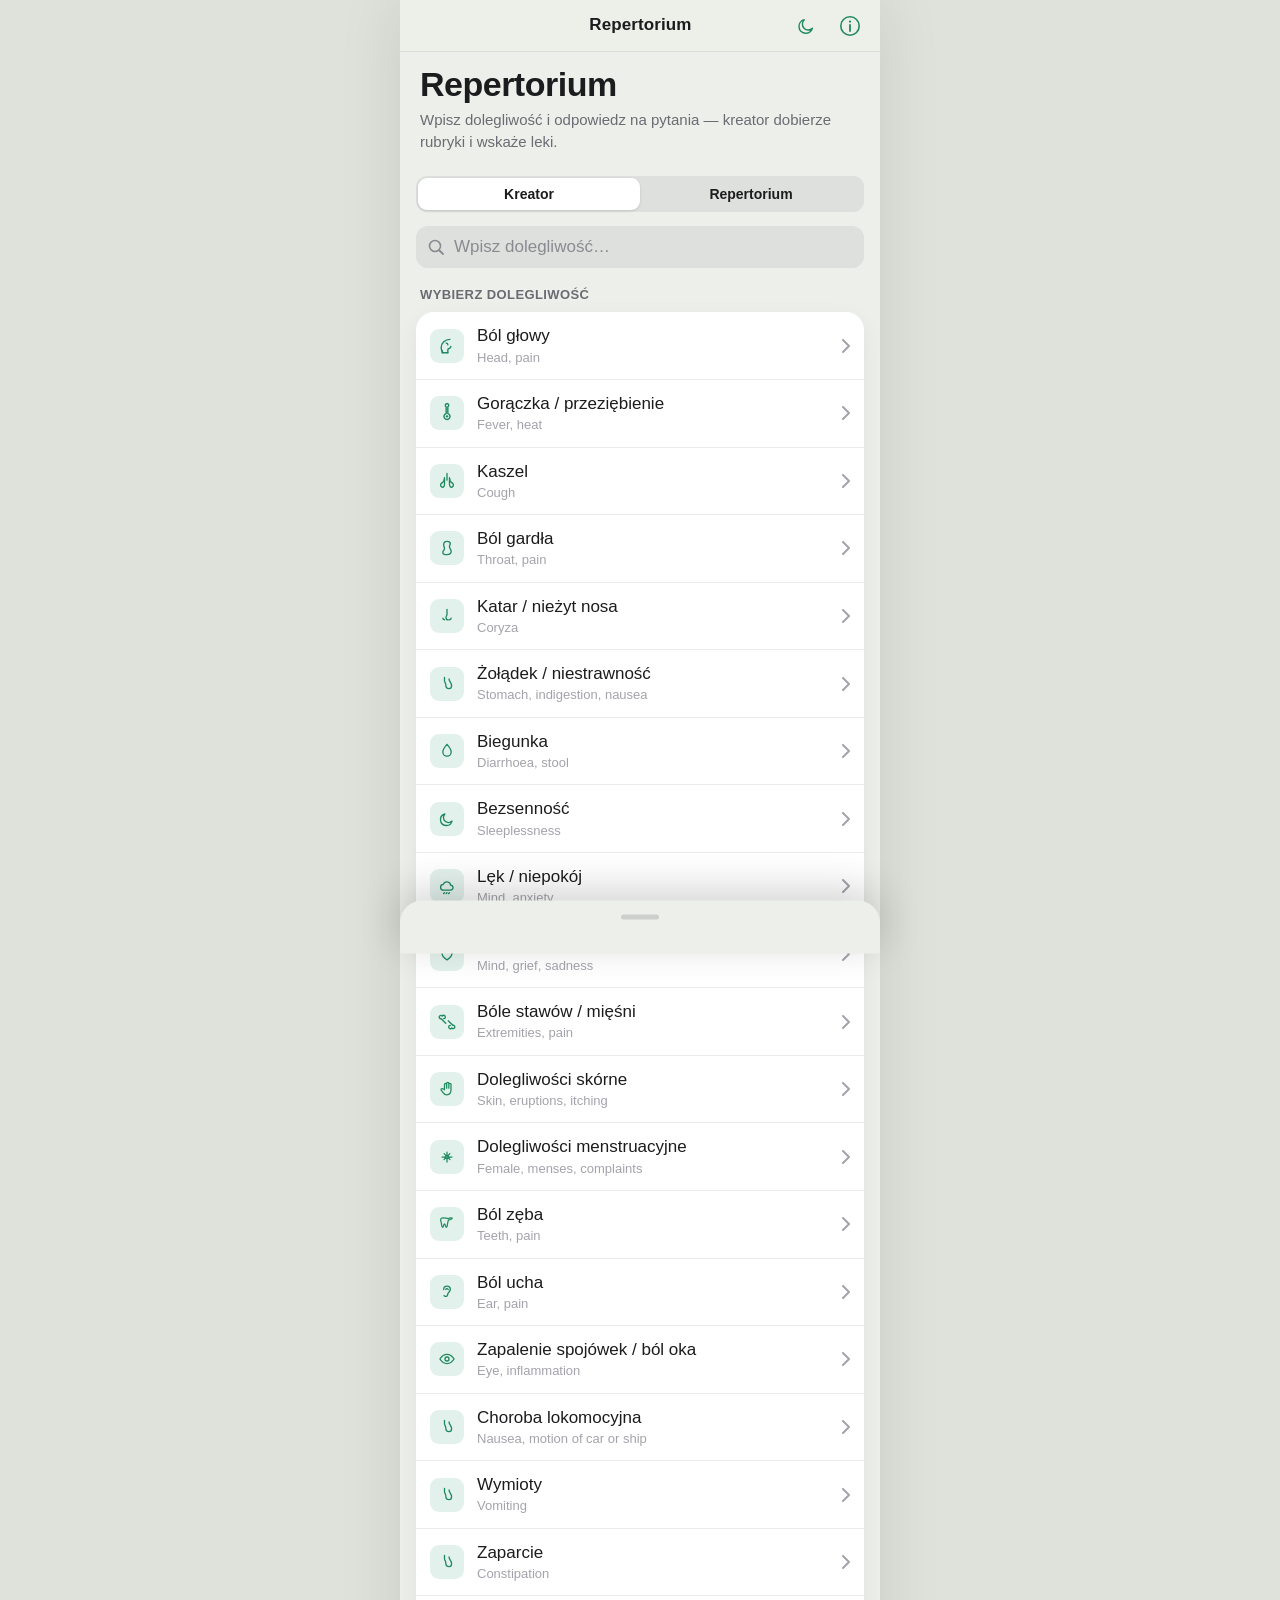
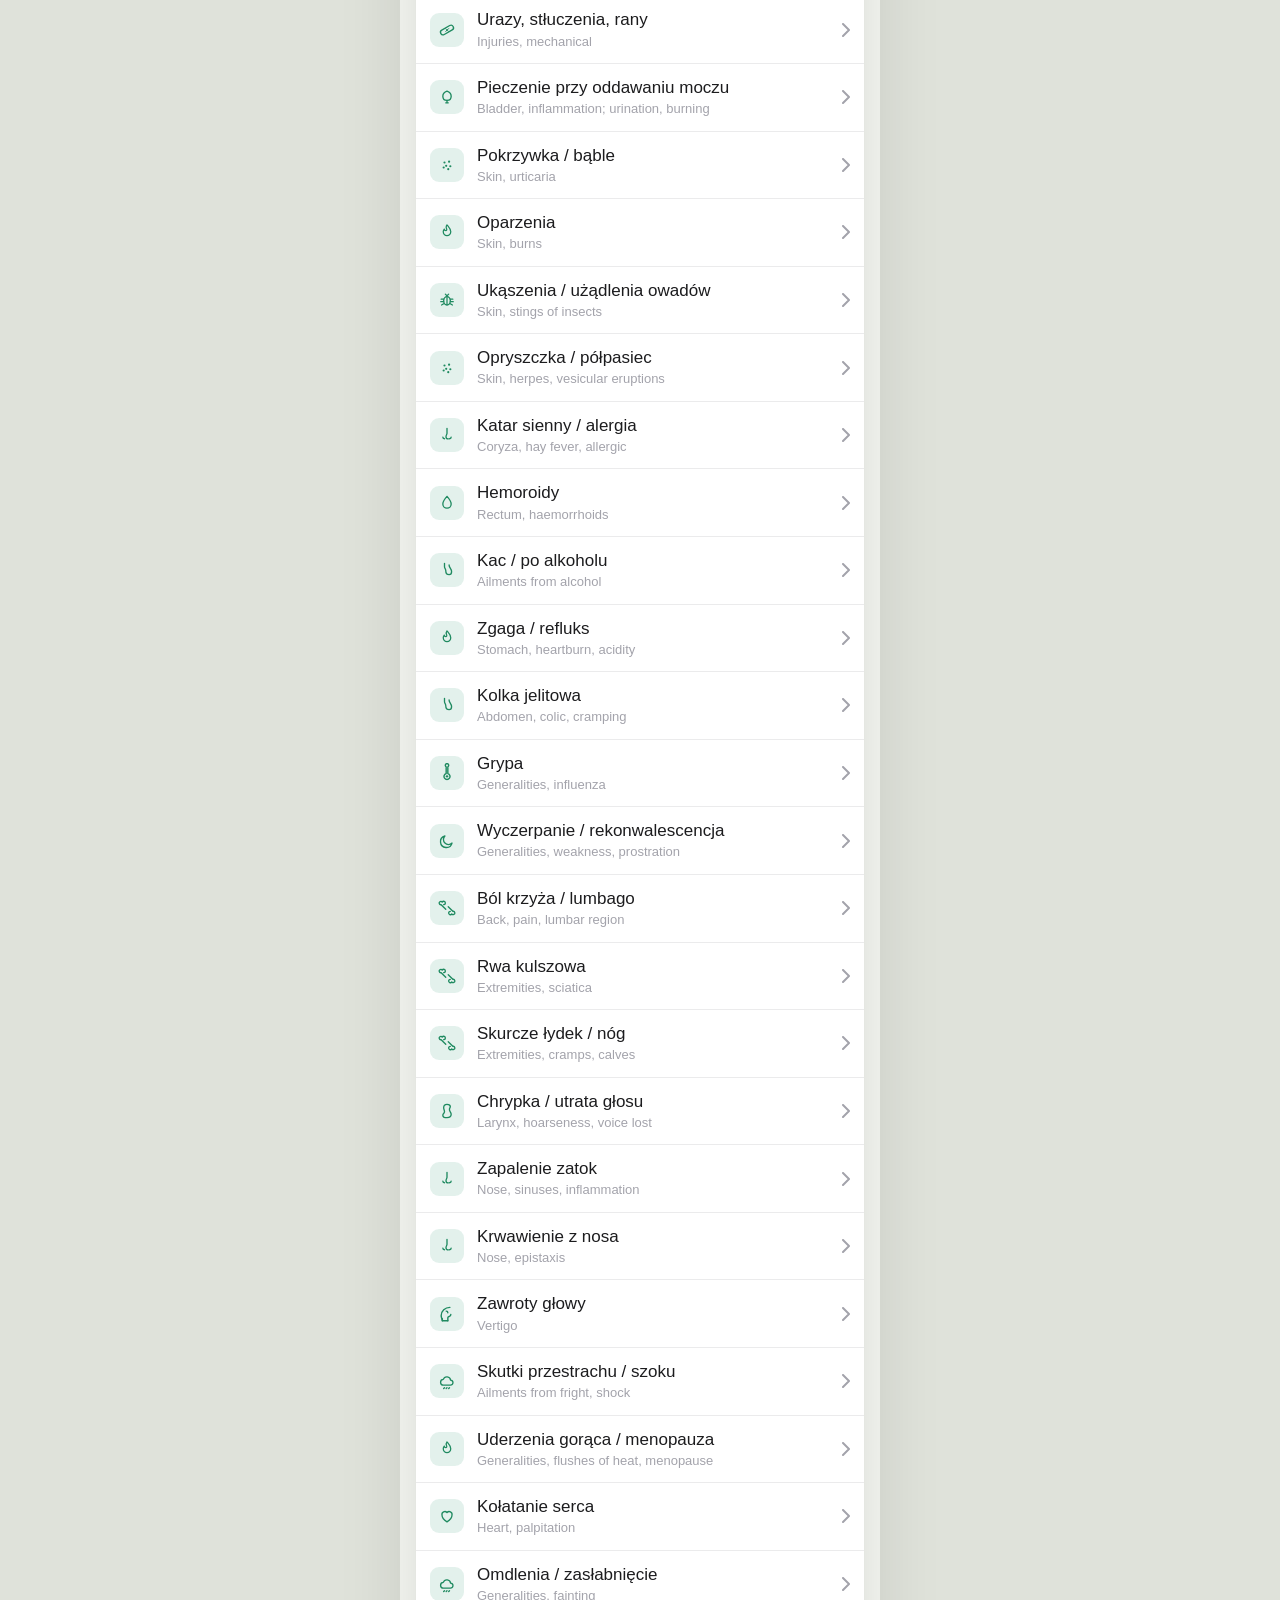
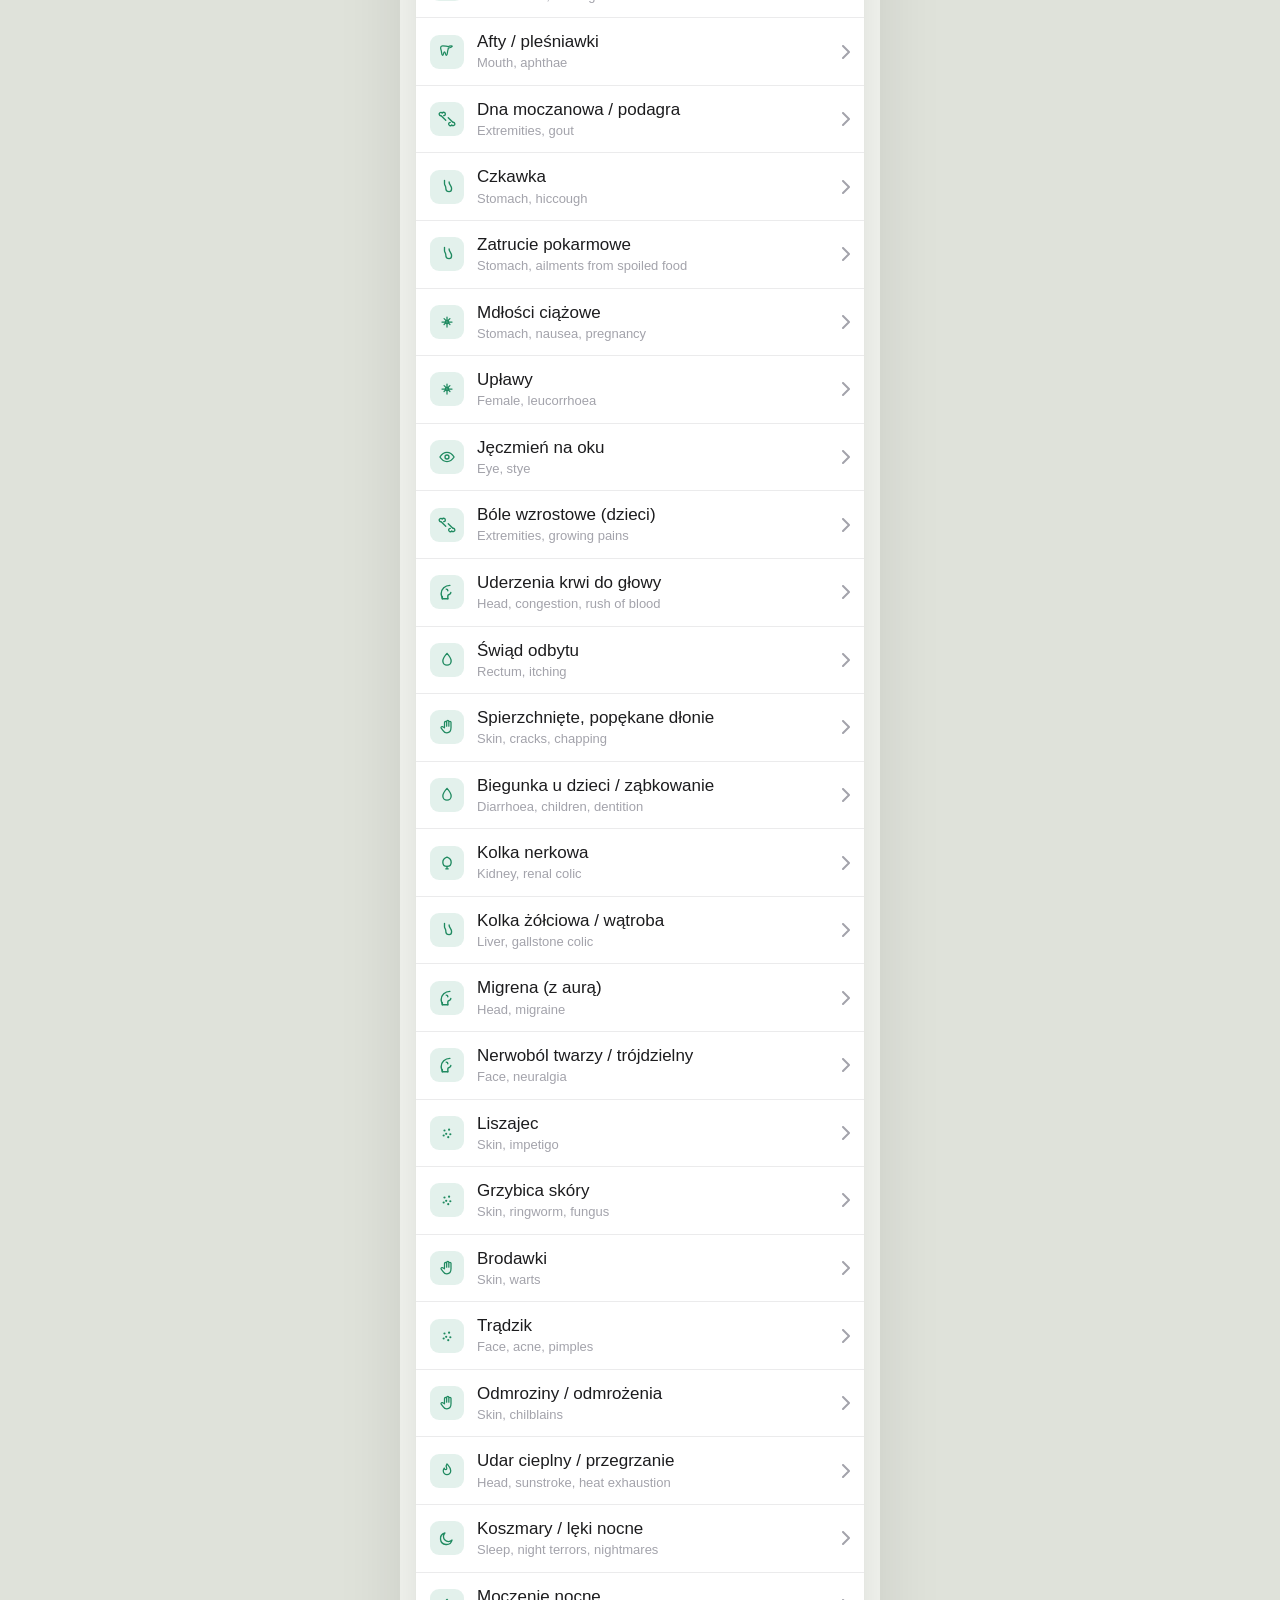
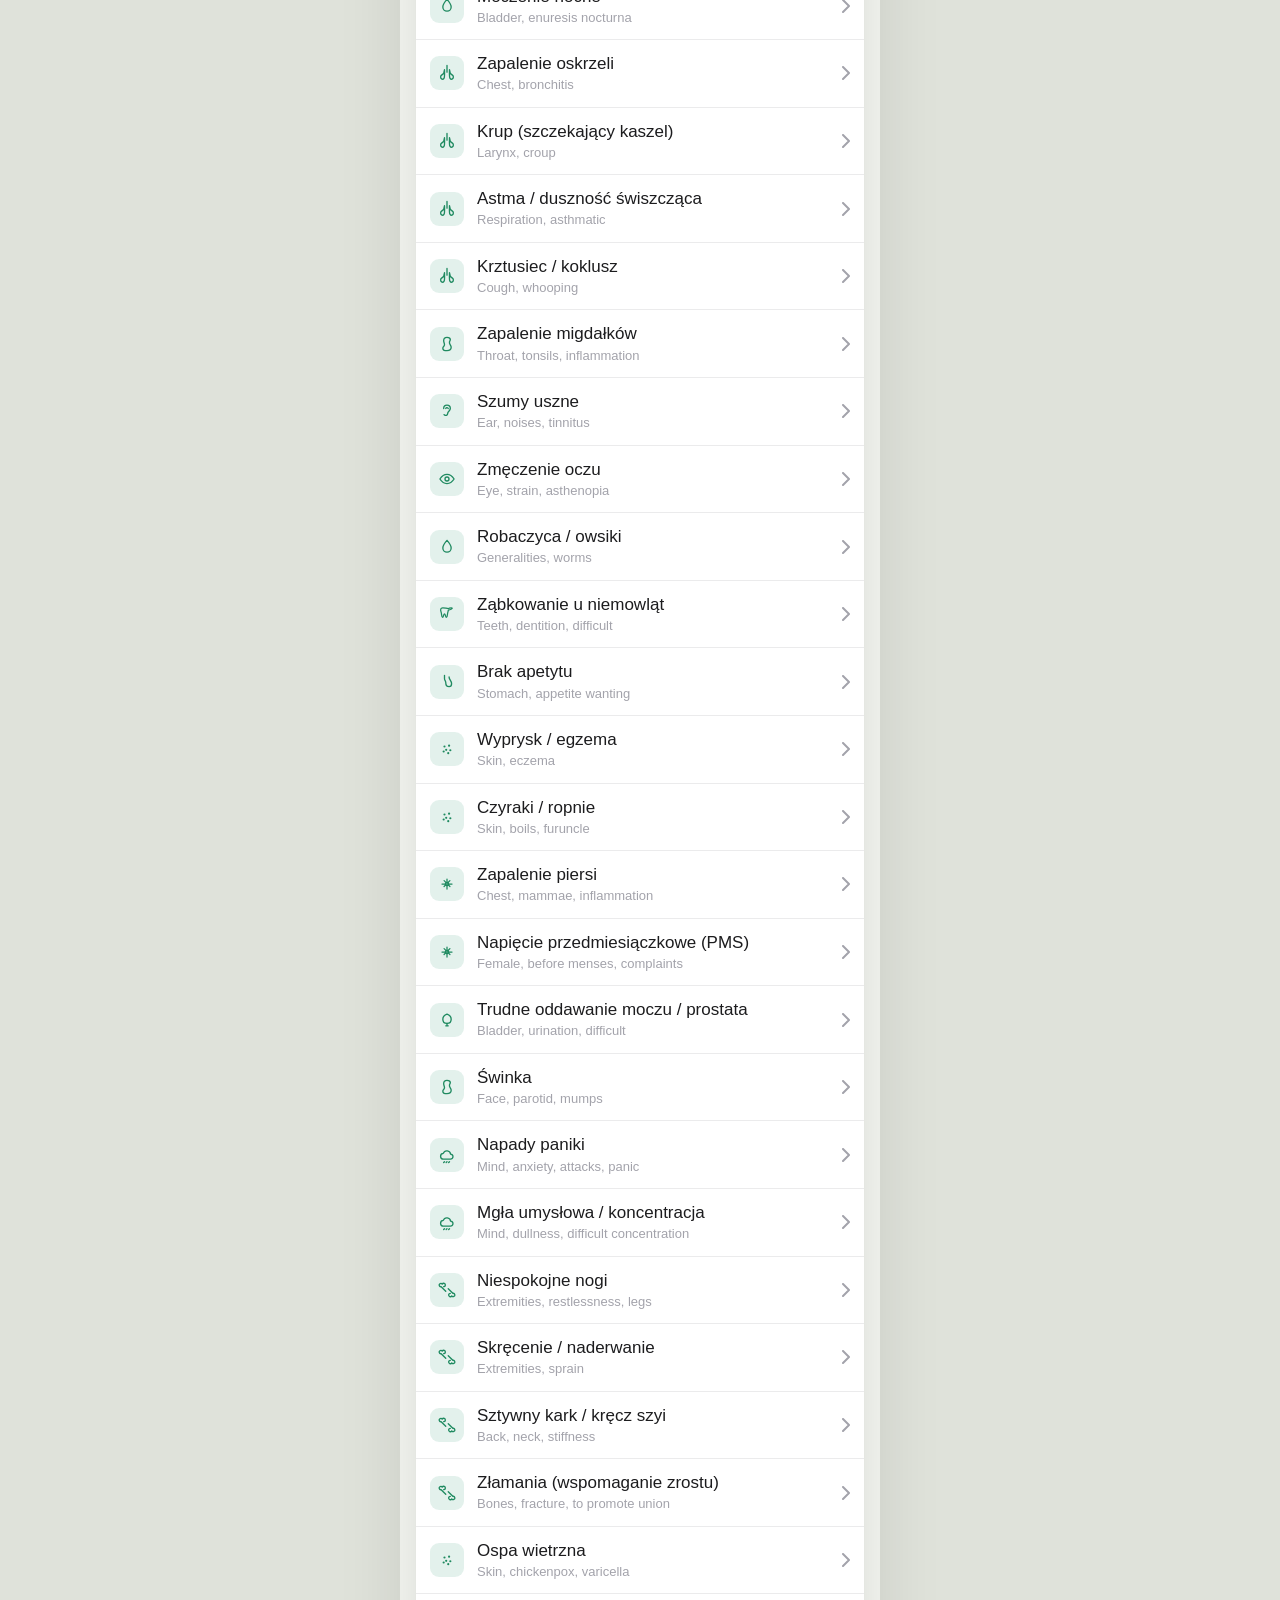
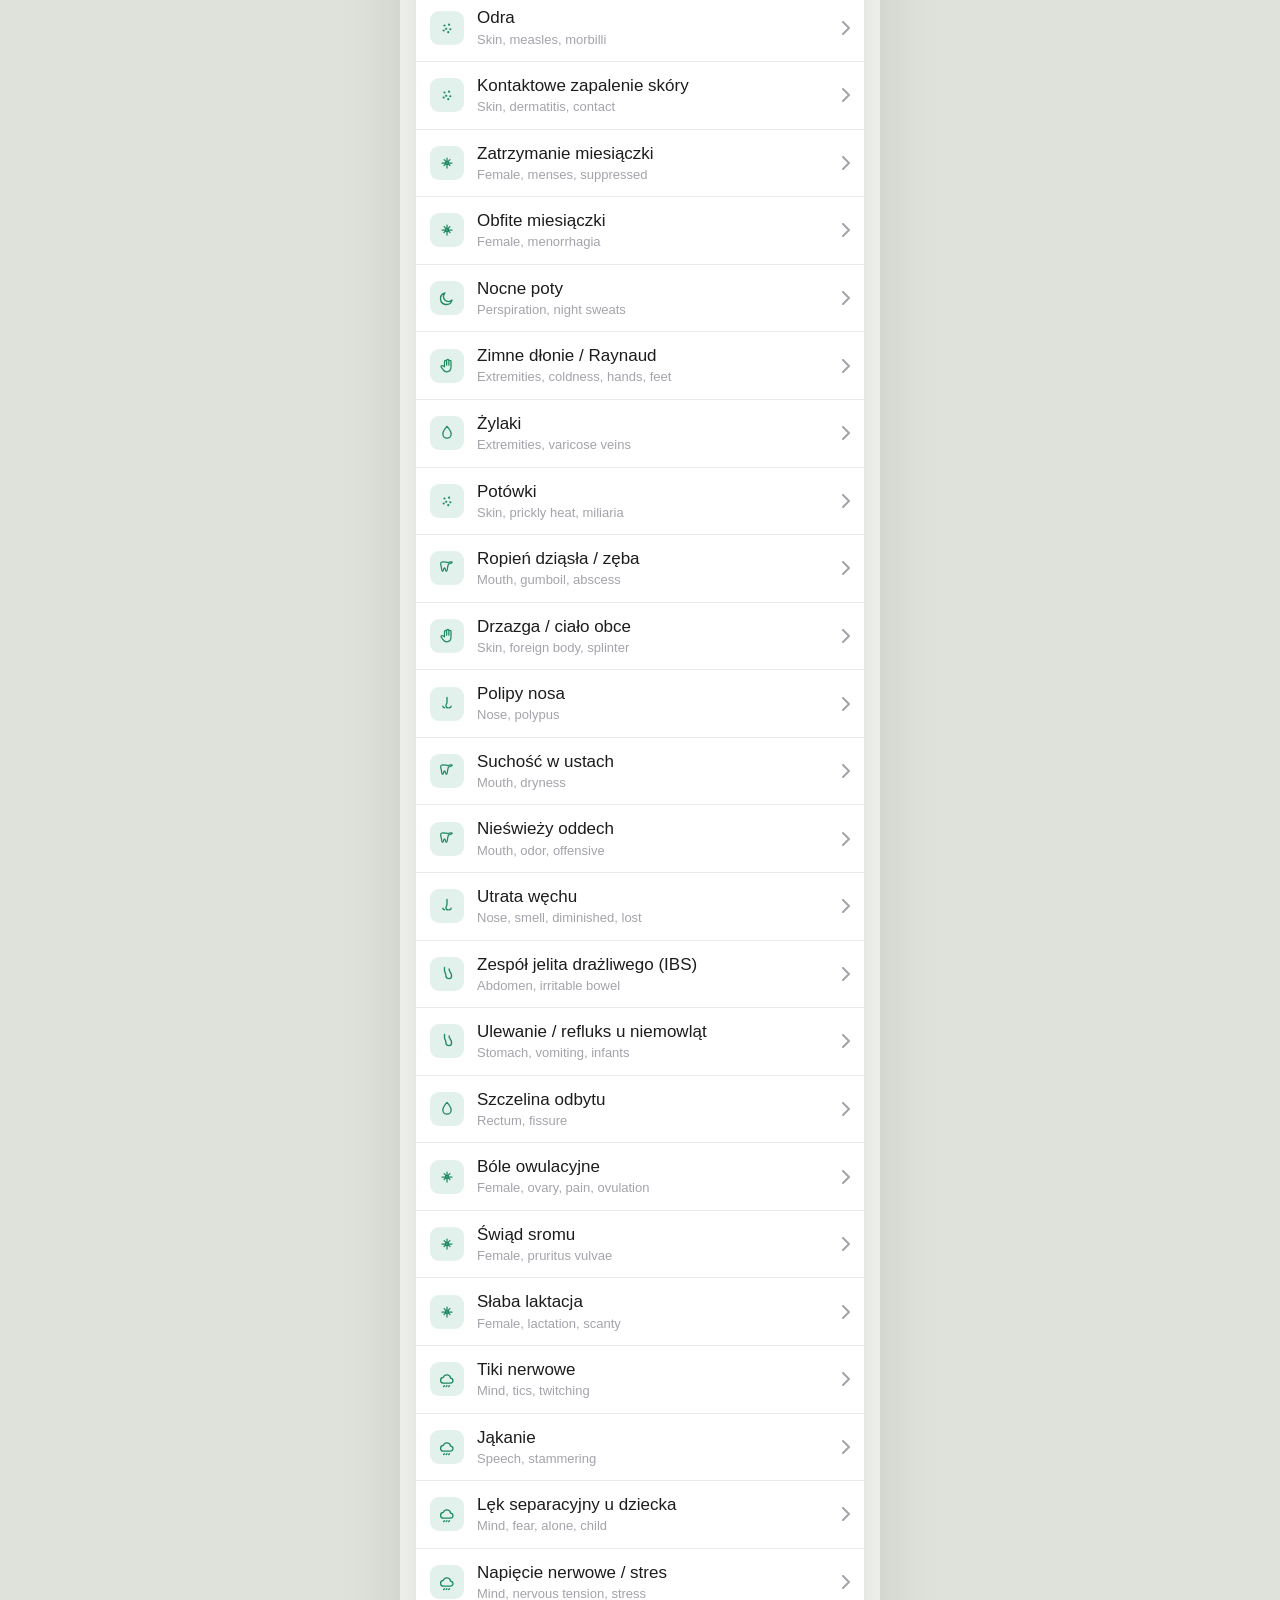
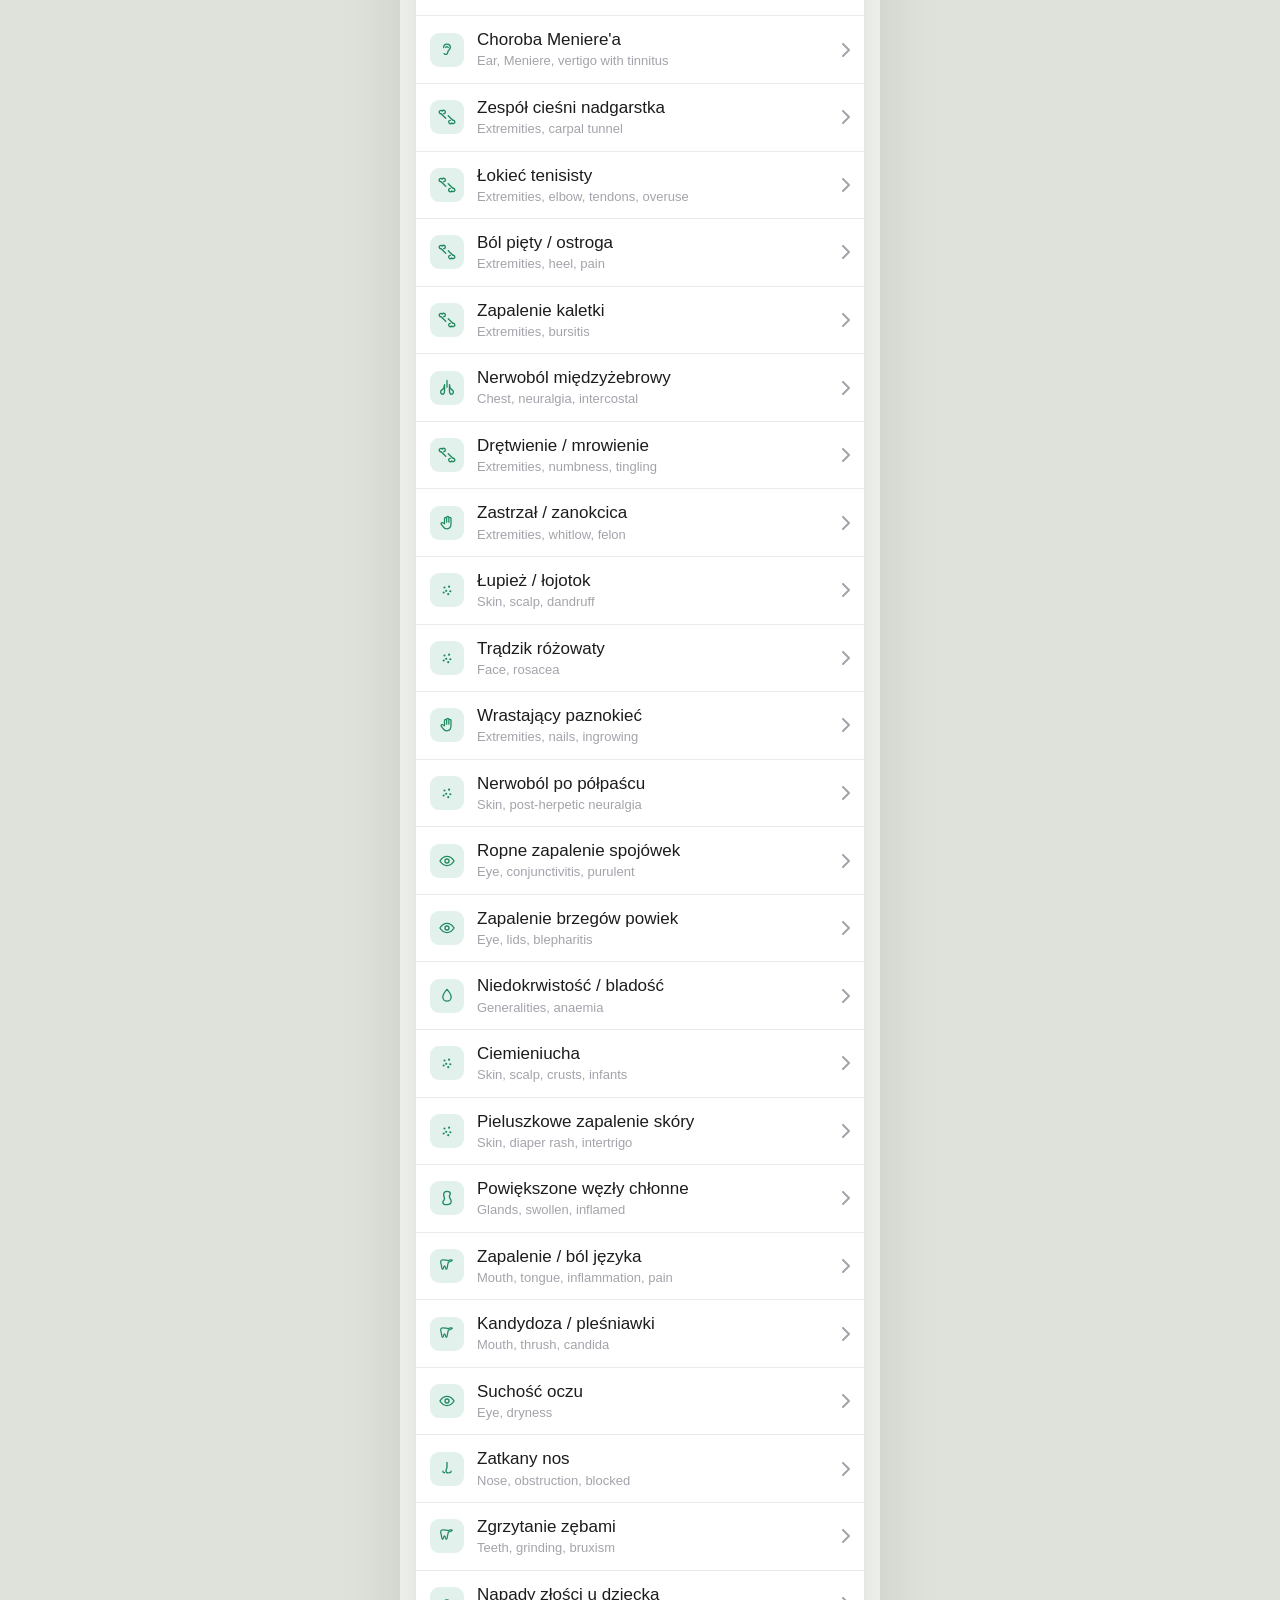
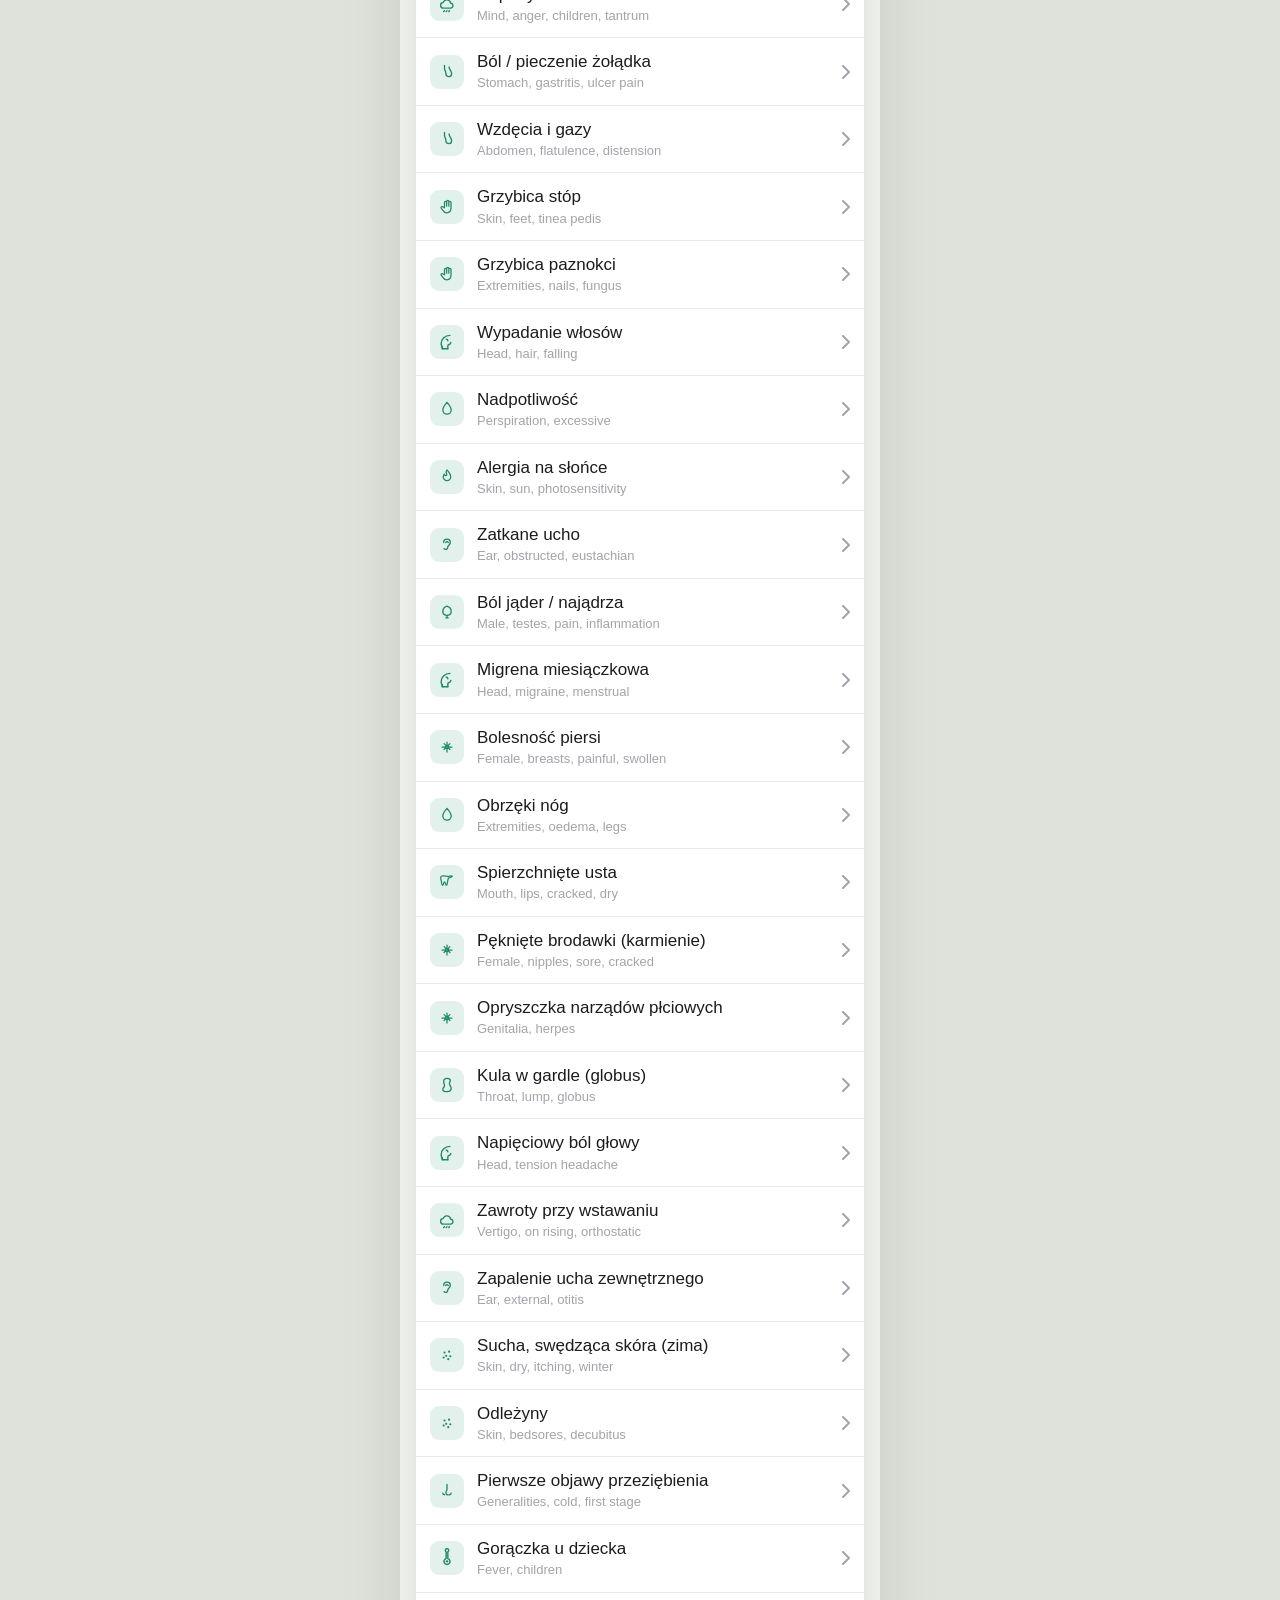
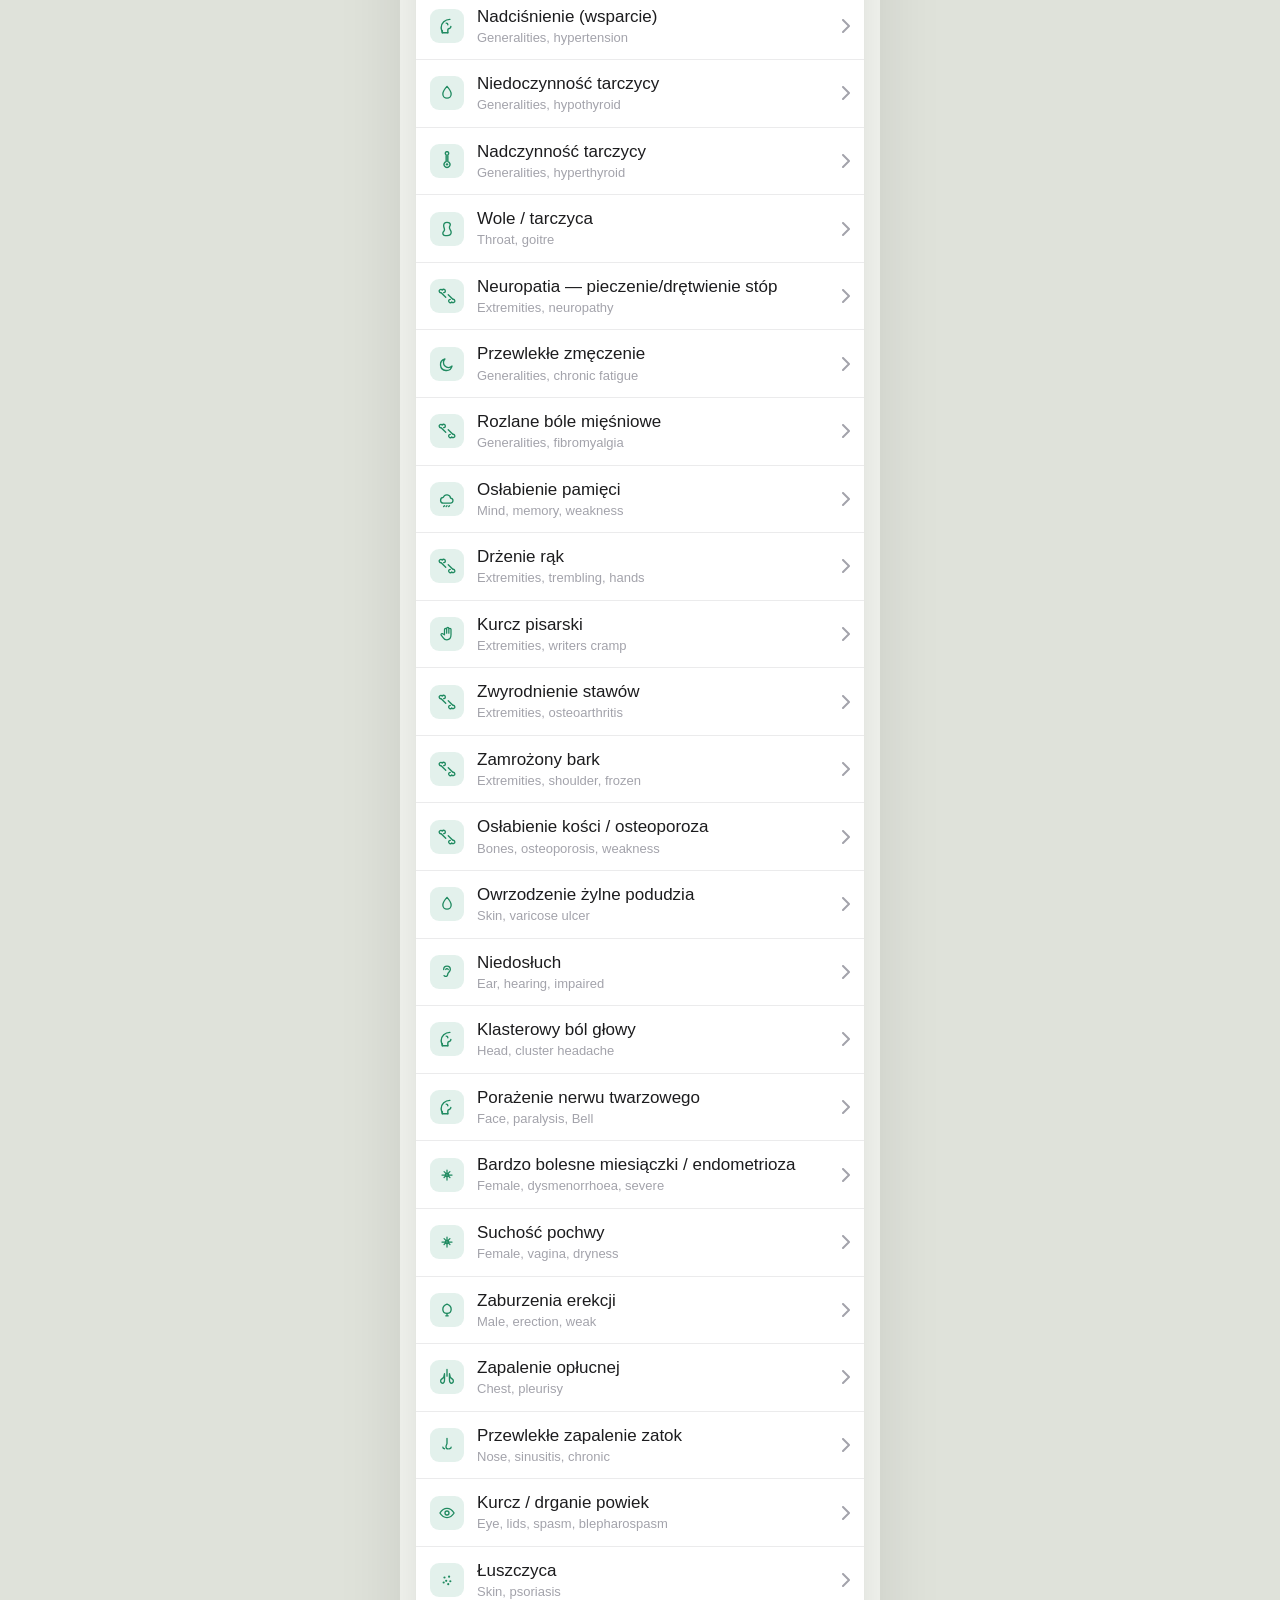
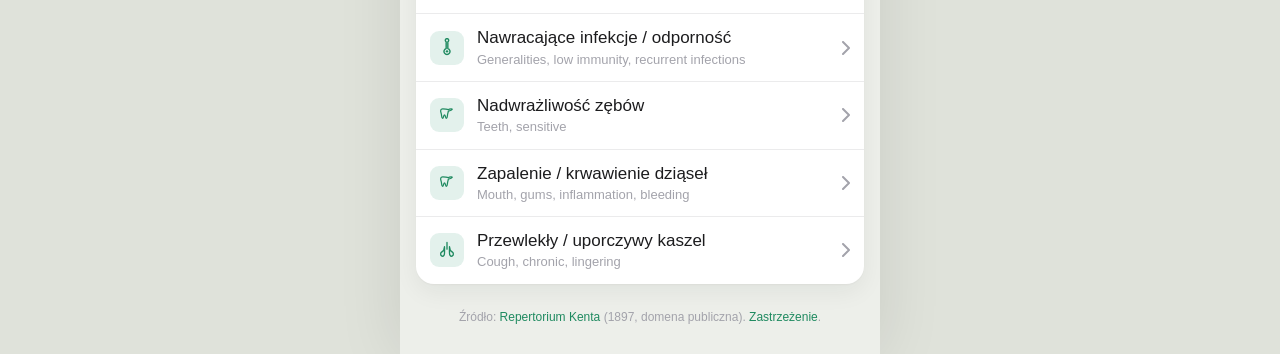
==== index.html @ 81d73d7b "Update index.html" ====
<!DOCTYPE html>
<html lang="pl">
<head>
<meta charset="UTF-8">
<meta name="viewport" content="width=device-width, initial-scale=1.0, viewport-fit=cover, maximum-scale=1">
<meta name="theme-color" content="#edefea">
<meta name="description" content="Wyszukiwarka leków homeopatycznych oparta na Repertorium Kenta — kreator dolegliwości oraz pełne repertorium z wyszukiwarką rubryk i repertoryzacją.">
<title>Repertorium · leki homeopatyczne</title>
<link rel="icon" type="image/svg+xml" href="[data-uri]">
<link rel="icon" type="image/png" sizes="32x32" href="[data-uri]">
<link rel="apple-touch-icon" href="[data-uri]">
<meta name="apple-mobile-web-app-capable" content="yes">
<meta name="mobile-web-app-capable" content="yes">
<meta name="apple-mobile-web-app-status-bar-style" content="default">
<meta name="apple-mobile-web-app-title" content="Repertorium">
<style>
  :root{
    --bg:#edefea; --canvas:#dfe2da; --card:#ffffff;
    --label:#1c1c1e; --label2:#6b6b73; --label3:#a3a3ab;
    --sep:rgba(60,60,67,.10); --sep2:rgba(60,60,67,.18);
    --accent:#1f8a60; --accent-press:#176f4d; --accent-tint:rgba(31,138,96,.12);
    --g3:#1f8a60; --g2:#5fae8b; --g1:#a9cdba;
    --shadow:0 1px 2px rgba(0,0,0,.04),0 8px 24px rgba(20,40,30,.06);
    --radius:18px; --safe-b:env(safe-area-inset-bottom,0px);
    --ff:-apple-system,BlinkMacSystemFont,"SF Pro Text","SF Pro","Segoe UI",Roboto,Helvetica,Arial,sans-serif;
  }
  *{box-sizing:border-box;-webkit-tap-highlight-color:transparent}
  html,body{margin:0;padding:0}
  body{font-family:var(--ff);background:var(--canvas);color:var(--label);-webkit-font-smoothing:antialiased;line-height:1.42;font-size:17px}
  #app{max-width:480px;margin:0 auto;min-height:100dvh;min-height:100vh;background:var(--bg);position:relative;overflow:hidden;box-shadow:0 0 60px rgba(0,0,0,.10)}
  @media (max-width:520px){ #app{box-shadow:none} body{background:var(--bg)} }

  .nav{position:sticky;top:0;z-index:30;height:52px;display:flex;align-items:center;padding:0 8px;background:rgba(237,239,234,.82);backdrop-filter:saturate(180%) blur(20px);-webkit-backdrop-filter:saturate(180%) blur(20px);border-bottom:.5px solid var(--sep)}
  .nav .title{flex:1;text-align:center;font-size:17px;font-weight:600;letter-spacing:.1px;white-space:nowrap;overflow:hidden;text-overflow:ellipsis;padding:0 4px}
  .nav button{border:0;background:none;color:var(--accent);font-family:var(--ff);font-size:17px;padding:8px 10px;min-width:60px;cursor:pointer;display:flex;align-items:center;gap:2px}
  .nav button:active{opacity:.5}
  .nav .right{justify-content:flex-end}
  .nav .icnbtn{min-width:44px;justify-content:center}
  .chev-l{width:11px;height:18px}

  .screen{padding:0 16px calc(28px + var(--safe-b));animation:fade .26s ease both}
  @keyframes fade{from{opacity:0;transform:translateY(6px)}to{opacity:1;transform:none}}
  @media (prefers-reduced-motion:reduce){ .screen{animation:none} *{transition:none!important} }

  .hero{padding:6px 4px 8px}
  .hero h1{font-size:34px;line-height:1.1;font-weight:700;letter-spacing:-.5px;margin:8px 0 6px}
  .hero p{margin:0;color:var(--label2);font-size:15px}

  /* segmented control */
  .seg{display:flex;background:rgba(118,118,128,.12);border-radius:11px;padding:2px;margin:16px 0 4px}
  .seg button{flex:1;border:0;background:none;font-family:var(--ff);font-size:14px;font-weight:600;color:var(--label);padding:8px;border-radius:9px;cursor:pointer;transition:.18s}
  .seg button.on{background:#fff;box-shadow:0 1px 3px rgba(0,0,0,.12)}

  .search{position:relative;margin:14px 0 8px}
  .search input{width:100%;border:0;background:rgba(118,118,128,.12);border-radius:12px;padding:11px 12px 11px 38px;font-size:17px;font-family:var(--ff);color:var(--label)}
  .search input::placeholder{color:#8a8a90}
  .search input:focus{outline:2px solid var(--accent-tint)}
  .search>svg{position:absolute;left:11px;top:50%;transform:translateY(-50%);width:18px;height:18px;color:#8a8a90}

  .grouphdr{font-size:13px;font-weight:600;color:var(--label2);text-transform:uppercase;letter-spacing:.4px;margin:18px 4px 8px;display:flex;align-items:center;justify-content:space-between}
  .grouphdr .more{color:var(--accent);text-transform:none;letter-spacing:0;font-weight:500;cursor:pointer}

  .list{background:var(--card);border-radius:var(--radius);box-shadow:var(--shadow);overflow:hidden}
  .row{display:flex;align-items:center;gap:13px;padding:12px 14px;cursor:pointer;border-bottom:.5px solid var(--sep);transition:background .15s}
  .row:last-child{border-bottom:0}
  .row:active{background:rgba(60,60,67,.07)}
  .row .ico{width:34px;height:34px;border-radius:9px;flex:none;display:flex;align-items:center;justify-content:center;background:var(--accent-tint);color:var(--accent)}
  .row .ico svg{width:20px;height:20px}
  .row .tx{flex:1;min-width:0}
  .row .tx b{font-weight:500;font-size:17px;display:block}
  .row .tx span{font-size:13px;color:var(--label3);display:block;white-space:nowrap;overflow:hidden;text-overflow:ellipsis}
  .row .cnt{font-size:13px;color:var(--label3);flex:none}
  .row .chev{width:8px;height:14px;color:var(--label3);flex:none}
  .empty{color:var(--label3);text-align:center;padding:34px 10px;font-size:15px}

  /* rubric rows (full repertory) */
  .rrow{display:flex;align-items:flex-start;gap:11px;padding:11px 14px;cursor:pointer;border-bottom:.5px solid var(--sep)}
  .rrow:last-child{border-bottom:0}
  .rrow:active{background:rgba(60,60,67,.06)}
  .rrow .add{width:24px;height:24px;border-radius:50%;border:2px solid var(--sep2);flex:none;display:flex;align-items:center;justify-content:center;margin-top:1px;transition:.15s}
  .rrow .add svg{width:13px;height:13px;color:#fff;opacity:0;transform:scale(.5);transition:.15s}
  .rrow.on .add{background:var(--accent);border-color:var(--accent)}
  .rrow.on .add svg{opacity:1;transform:none}
  .rrow .rt{flex:1;min-width:0}
  .rrow .rt b{font-weight:500;font-size:15.5px;line-height:1.3;display:block}
  .rrow .rt span{font-size:12px;color:var(--label3)}
  .rrow .rn{font-size:12px;color:var(--label3);flex:none;margin-top:2px}

  /* questions / wizard */
  .prog-wrap{padding:14px 2px 4px}
  .prog{height:5px;border-radius:3px;background:rgba(60,60,67,.12);overflow:hidden}
  .prog>i{display:block;height:100%;background:var(--accent);border-radius:3px;transition:width .35s cubic-bezier(.4,0,.2,1)}
  .prog-lbl{font-size:13px;color:var(--label3);margin:8px 2px 0}
  .q-eyebrow{font-size:13px;font-weight:600;color:var(--accent);letter-spacing:.3px;margin:22px 2px 6px;text-transform:uppercase}
  .q-title{font-size:26px;font-weight:700;letter-spacing:-.3px;line-height:1.18;margin:0 2px 4px}
  .q-hint{font-size:14px;color:var(--label2);margin:4px 2px 0}
  .chips{display:flex;flex-direction:column;gap:10px;margin:20px 0 8px}
  .chip{display:flex;align-items:center;gap:12px;width:100%;text-align:left;background:var(--card);border:1.5px solid transparent;border-radius:14px;padding:14px 15px;font-size:16px;font-family:var(--ff);color:var(--label);box-shadow:var(--shadow);cursor:pointer;transition:transform .08s,border-color .15s,background .15s}
  .chip:active{transform:scale(.985)}
  .chip .tick{width:23px;height:23px;border-radius:50%;border:2px solid var(--sep2);flex:none;display:flex;align-items:center;justify-content:center;transition:.15s}
  .chip .tick svg{width:13px;height:13px;color:#fff;opacity:0;transform:scale(.5);transition:.15s}
  .chip.on{border-color:var(--accent);background:var(--accent-tint)}
  .chip.on .tick{background:var(--accent);border-color:var(--accent)}
  .chip.on .tick svg{opacity:1;transform:none}

  .actions{position:sticky;bottom:0;left:0;right:0;margin:8px -16px 0;padding:12px 16px calc(14px + var(--safe-b));background:linear-gradient(to top,var(--bg) 70%,transparent);display:flex;gap:10px}
  .btn{flex:1;border:0;border-radius:14px;padding:15px;font-size:17px;font-weight:600;font-family:var(--ff);cursor:pointer;transition:transform .08s,opacity .15s}
  .btn:active{transform:scale(.98)}
  .btn-primary{background:var(--accent);color:#fff}
  .btn-primary:active{background:var(--accent-press)}
  .btn-primary:disabled{opacity:.4}
  .btn-ghost{background:rgba(118,118,128,.12);color:var(--accent);flex:0 0 auto;padding-left:22px;padding-right:22px}

  /* sticky case button */
  .casebar{position:sticky;bottom:0;margin:10px -16px 0;padding:10px 16px calc(14px + var(--safe-b));background:linear-gradient(to top,var(--bg) 72%,transparent)}
  .casebar button{width:100%;border:0;border-radius:14px;padding:15px;font-size:17px;font-weight:600;font-family:var(--ff);background:var(--accent);color:#fff;cursor:pointer;display:flex;align-items:center;justify-content:center;gap:8px}
  .casebar button:active{background:var(--accent-press)}
  .casebar .b{background:rgba(255,255,255,.25);border-radius:20px;padding:1px 9px;font-size:14px}

  /* results */
  .res-head{padding:8px 2px 2px}
  .res-head h2{font-size:24px;font-weight:700;letter-spacing:-.3px;margin:6px 0 2px}
  .res-head p{margin:0;color:var(--label2);font-size:14px}
  .sel-bar{margin:14px 0;background:var(--card);border-radius:14px;box-shadow:var(--shadow);overflow:hidden}
  .sel-bar .toggle{display:flex;align-items:center;gap:10px;padding:13px 15px;cursor:pointer;font-size:15px}
  .sel-bar .toggle b{font-weight:500}
  .sel-bar .toggle .cnt{margin-left:auto;color:var(--label3);font-size:14px}
  .sel-bar .body{display:none;padding:0 15px 12px;border-top:.5px solid var(--sep)}
  .sel-bar.open .body{display:block}
  .sel-item{font-size:14px;color:var(--label2);padding:8px 0;border-bottom:.5px solid var(--sep);display:flex;gap:8px}
  .sel-item:last-child{border:0}
  .sel-item em{color:var(--label3);font-style:normal;margin-left:auto;white-space:nowrap}
  .rmd{display:flex;align-items:center;gap:14px;background:var(--card);border-radius:var(--radius);box-shadow:var(--shadow);padding:13px 14px;margin-bottom:11px;cursor:pointer;transition:transform .08s}
  .rmd:active{transform:scale(.99)}
  .rank{font-size:13px;font-weight:700;color:var(--label3);width:18px;text-align:center;flex:none}
  .ring{width:46px;height:46px;flex:none;border-radius:50%;display:flex;align-items:center;justify-content:center;position:relative}
  .ring::after{content:"";position:absolute;inset:5px;background:var(--card);border-radius:50%}
  .ring span{position:relative;z-index:1;font-size:13px;font-weight:700;color:var(--accent)}
  .rmd .info{flex:1;min-width:0}
  .rmd .info b{font-weight:600;font-size:17px}
  .rmd .info .lat{font-size:13px;color:var(--label3);font-style:italic}
  .rmd .info .meta{font-size:13px;color:var(--label2);margin-top:2px}
  .rmd .chev{width:8px;height:14px;color:var(--label3);flex:none}

  .backdrop{position:fixed;inset:0;background:rgba(0,0,0,.32);opacity:0;pointer-events:none;transition:opacity .3s;z-index:40}
  .backdrop.show{opacity:1;pointer-events:auto}
  .sheet{position:fixed;left:0;right:0;bottom:0;max-width:480px;margin:0 auto;z-index:50;background:var(--bg);border-radius:22px 22px 0 0;padding:8px 18px calc(24px + var(--safe-b));transform:translateY(101%);transition:transform .34s cubic-bezier(.32,.72,0,1);max-height:88dvh;max-height:88vh;overflow:auto;box-shadow:0 -10px 40px rgba(0,0,0,.18)}
  .sheet.show{transform:none}
  .grab{width:38px;height:5px;border-radius:3px;background:var(--sep2);margin:6px auto 10px}
  .sheet h3{font-size:22px;font-weight:700;margin:6px 0 1px;letter-spacing:-.2px}
  .sheet .lat{color:var(--label3);font-style:italic;font-size:14px;margin-bottom:14px}
  .sheet .key{background:var(--card);border-radius:14px;box-shadow:var(--shadow);padding:14px;font-size:15px;color:var(--label);margin-bottom:16px}
  .sheet .sub{font-size:13px;font-weight:600;color:var(--label2);text-transform:uppercase;letter-spacing:.4px;margin:0 2px 8px}
  .cov{background:var(--card);border-radius:14px;box-shadow:var(--shadow);overflow:hidden}
  .cov .ci{display:flex;align-items:center;gap:10px;padding:11px 14px;border-bottom:.5px solid var(--sep);font-size:15px}
  .cov .ci:last-child{border:0}
  .dot{width:9px;height:9px;border-radius:50%;flex:none}
  .cov .ci .gl{margin-left:auto;font-size:12px;color:var(--label3)}
  .sheet .close{width:100%;margin-top:18px;background:rgba(118,118,128,.12);color:var(--accent);border:0;border-radius:14px;padding:15px;font-size:17px;font-weight:600;font-family:var(--ff);cursor:pointer}
  .sheet .danger{color:#c0392b}

  .disc{font-size:14px;color:var(--label2);line-height:1.5}
  .disc strong{color:var(--label)}
  .disc .warn{background:#fff5ec;border:1px solid #ffd9b3;color:#8a4b00;border-radius:12px;padding:12px 14px;margin:10px 0;font-size:13.5px}

  .banner{background:var(--card);border-radius:12px;box-shadow:var(--shadow);padding:11px 13px;font-size:13px;color:var(--label2);margin:6px 0 2px;display:flex;gap:9px;align-items:flex-start}
  .banner svg{flex:none;width:17px;height:17px;color:var(--accent);margin-top:1px}
  .banner.demo{background:#fff8ee}
  .banner.demo svg{color:#c08a2a}

  .foot{margin-top:24px;text-align:center;color:var(--label3);font-size:12px;line-height:1.5}
  .foot a{color:var(--accent);text-decoration:none}

  /* tryb ciemny — grafit */
  body.dark{
    --bg:#16181c; --canvas:#0d0e10; --card:#1e2227;
    --label:#f3f4f6; --label2:#aab0b8; --label3:#71777f;
    --sep:rgba(255,255,255,.08); --sep2:rgba(255,255,255,.17);
    --accent:#34c98a; --accent-press:#2bb079; --accent-tint:rgba(52,201,138,.16);
    --g3:#34c98a; --g2:#5fae8b; --g1:#41544a;
    --shadow:0 1px 2px rgba(0,0,0,.5),0 10px 30px rgba(0,0,0,.55);
  }
  body.dark .nav{background:rgba(22,24,28,.82)}
  body.dark .seg{background:rgba(255,255,255,.07)}
  body.dark .seg button.on{background:#2a2f37}
  body.dark .search input{background:rgba(255,255,255,.07)}
  body.dark .ring{background:#2a2f37}
  body.dark .banner.demo{background:#2a2410}
  body.dark .disc .warn{background:#2a1f10;border-color:#5a4520;color:#f0c890}
</style>
</head>
<body>
<div id="app">
  <div class="nav" id="nav">
    <button id="navleft" class="left" style="visibility:hidden" aria-label="Wstecz">
      <svg class="chev-l" viewBox="0 0 11 18" fill="none"><path d="M9.5 1.5L2 9l7.5 7.5" stroke="currentColor" stroke-width="2.2" stroke-linecap="round" stroke-linejoin="round"/></svg>
      <span id="navleftlbl">Wstecz</span>
    </button>
    <div class="title" id="navtitle">Repertorium</div>
    <button id="navtheme" class="right icnbtn" aria-label="Tryb jasny/ciemny" onclick="toggleTheme()">
      <svg viewBox="0 0 22 22" width="20" height="20" fill="none"><path d="M18 13.5A7.5 7.5 0 1 1 9 4.2a5.8 5.8 0 0 0 9 9.3Z" stroke="currentColor" stroke-width="1.6" stroke-linejoin="round"/></svg>
    </button>
    <button id="navright" class="right icnbtn" aria-label="Informacje" onclick="openDisclaimer()">
      <svg viewBox="0 0 22 22" width="22" height="22" fill="none"><circle cx="11" cy="11" r="9.2" stroke="currentColor" stroke-width="1.6"/><circle cx="11" cy="6.6" r="1.15" fill="currentColor"/><path d="M11 9.8v6.2" stroke="currentColor" stroke-width="1.8" stroke-linecap="round"/></svg>
    </button>
  </div>
  <div id="view"></div>
</div>

<div class="backdrop" id="backdrop" onclick="closeSheet()"></div>
<div class="sheet" id="sheet" role="dialog" aria-modal="true"><div class="grab"></div><div id="sheetbody"></div></div>

<!-- Tu „polacz.py" wkleja pełne repertorium (wersja „wszystko w jednym pliku"). Puste = aplikacja użyje pliku zewnętrznego lub bazy demonstracyjnej. -->
<script id="kent-data" type="application/json"></script>

<script>
"use strict";

/* =====================================================================
   CZĘŚĆ 1 — KURATOROWANA BAZA „KREATORA” (jak poprzednio)
   ===================================================================== */
const REM = {
  Acon:["Aconitum napellus","Tojad mocny","Nagły, gwałtowny początek po zimnym suchym wietrze lub silnym przestrachu. Niepokój, lęk, pragnienie zimnej wody."],
  Apis:["Apis mellifica","Pszczoła miodna","Różowy, piekąco-kłujący obrzęk; lepiej od zimna, gorzej od ciepła. Zwykle bez pragnienia."],
  Arn:["Arnica montana","Arnika górska","Skutki urazów i stłuczeń; uczucie „posiniaczenia”. Nie chce być dotykany."],
  Ars:["Arsenicum album","Biały arszenik","Niepokój, lęk o zdrowie, osłabienie. Pieczenie łagodzone ciepłem; pragnienie częstych małych łyków; gorzej koło północy."],
  Bell:["Belladonna","Pokrzyk wilcza jagoda","Nagłe stany zapalne: gorąco, czerwień, pulsowanie, rozszerzone źrenice. Gorzej od światła, hałasu, wstrząsu."],
  Bry:["Bryonia alba","Przestęp biały","Gorzej od najmniejszego ruchu, lepiej w bezruchu i od ucisku. Suchość błon śluzowych, duże pragnienie, drażliwość."],
  Calc:["Calcarea carbonica","Węglan wapnia","Zmęczenie, poty głowy, wrażliwość na zimno i wilgoć. Powolność, obawy; pragnienie rzeczy niestrawnych."],
  "Carb-v":["Carbo vegetabilis","Węgiel drzewny","Wzdęcia, odbijanie, potrzeba świeżego powietrza i wachlowania. Osłabienie, ziębnięcie."],
  Cham:["Chamomilla","Rumianek pospolity","Nieznośna drażliwość z bólu; jeden policzek czerwony. Ząbkowanie; ulga, gdy noszony."],
  Cocc:["Cocculus indicus","Kulczyba","Nudności podróżne, zawroty od ruchu; wyczerpanie po nieprzespanych nocach."],
  Coff:["Coffea cruda","Surowa kawa","Bezsenność od natłoku myśli i podniecenia; nadwrażliwość, „wszystko za mocne”."],
  Coloc:["Colocynthis","Gorzki ogórek","Kolkowy, skurczowy ból brzucha; ulga od zgięcia wpół i mocnego ucisku. Złość z bólem."],
  Dros:["Drosera rotundifolia","Rosiczka","Napadowy, szczekający kaszel, gorszy w nocy i po położeniu się."],
  Euphr:["Euphrasia officinalis","Świetlik","Gryzące łzawienie z oczu, łagodny wyciek z nosa (odwrotnie niż Allium cepa)."],
  "Ferr-p":["Ferrum phosphoricum","Fosforan żelaza","Łagodny początek gorączki bez wyraźnych objawów; skłonność do krwawień, bladość z rumieńcem."],
  Gels:["Gelsemium sempervirens","Jaśmin karoliński","Osłabienie, ociężałość, drżenie, „grypowe” rozbicie. Brak pragnienia; trema z biegunką."],
  Hep:["Hepar sulphuris","Wątroba siarki","Skrajna wrażliwość na zimno, dotyk i ból. Skłonność do ropienia; drzazgowaty ból gardła."],
  Ign:["Ignatia amara","Bób św. Ignacego","Skutki świeżego żalu i przykrości; wzdychanie, zmienność, kula w gardle, objawy paradoksalne."],
  Ip:["Ipecacuanha","Wymiotnica","Uporczywe, nieustępujące nudności przy zaskakująco czystym języku."],
  Led:["Ledum palustre","Bagno zwyczajne","Rany kłute i ukłucia; obrzęk lepszy od zimnych okładów."],
  Lyc:["Lycopodium clavatum","Widłak goździsty","Wzdęcia i pełność, gorzej 16–20, częściej prawa strona. Brak pewności siebie przy zewnętrznej dominacji."],
  "Mag-phos":["Magnesia phosphorica","Fosforan magnezu","Kurczowe, strzelające bóle; wyraźna ulga od ciepła i ucisku."],
  Merc:["Mercurius solubilis","Rtęć rozpuszczalna","Ślinotok, poty bez ulgi, obłożony język. Gorzej w nocy i od ciepła łóżka."],
  "Nat-m":["Natrum muriaticum","Sól kuchenna","Skutki tłumionego żalu, zamknięcie w sobie, gorzej od pocieszania. Pragnienie soli, opryszczka."],
  "Nux-v":["Nux vomica","Orzech wymiotny","Drażliwość, nadwrażliwość, skutki przejedzenia i używek. Gorzej rano i od zimna; uczucie zalegania."],
  "Phos-ac":["Phosphoricum acidum","Kwas fosforowy","Apatia i otępienie po wyczerpaniu lub żalu; obojętność, osłabienie."],
  Phos:["Phosphorus","Fosfor","Pragnienie zimnych napojów, skłonność do krwawień, wrażliwość. Potrzeba towarzystwa; lepiej po krótkim śnie."],
  Podo:["Podophyllum peltatum","Stopowiec","Obfita, „chlustająca”, poranna biegunka z osłabieniem."],
  Puls:["Pulsatilla pratensis","Sasanka łąkowa","Zmienne, wędrujące objawy; płaczliwość, potrzeba pocieszania. Brak pragnienia; lepiej na świeżym powietrzu."],
  "Rhus-t":["Rhus toxicodendron","Sumak jadowity","Sztywność i ból gorsze przy pierwszym ruchu, lepsze od dalszego ruchu i ciepła. Niepokój, wymuszone zmiany pozycji."],
  Sep:["Sepia officinalis","Mątwa","Wyczerpanie, obojętność wobec bliskich, uczucie opadania narządów; lepiej od energicznego ruchu."],
  Sil:["Silicea terra","Krzemionka","Skłonność do ropienia i wydalania ciał obcych; wrażliwość na zimno, brak pewności, upór."],
  Spong:["Spongia tosta","Gąbka prażona","Suchy, szczekający kaszel — „piła w desce”; gorzej przed północą."],
  Sulph:["Sulphur","Siarka","Pieczenie i świąd gorsze od ciepła i mycia; gorąco stóp. Nawroty, „nieuporządkowany” obraz."],
  Verat:["Veratrum album","Ciemiernik biały","Biegunka z zimnym potem, bladością i skrajnym osłabieniem; ziębnięcie."],
  "All-c":["Allium cepa","Cebula","Wodnisty, gryzący wyciek z nosa i łagodne łzawienie; gorzej w ciepłym pokoju, lepiej na powietrzu."],
  Canth:["Cantharis vesicatoria","Pryszczel lekarski","Gwałtowne pieczenie i parcie; nieustanne bolesne parcie na mocz z palącym bólem; oparzenia z pęcherzami."],
  Staph:["Staphysagria","Ostróżka polna","Skutki tłumionej złości i upokorzenia; rany cięte i chirurgiczne; jęczmienie; dolegliwości pęcherza po stosunku."],
  Hyper:["Hypericum perforatum","Dziurawiec zwyczajny","Urazy bogato unerwionych okolic; rany kłute; strzelający ból biegnący wzdłuż nerwów."],
  Ruta:["Ruta graveolens","Ruta zwyczajna","Urazy ścięgien, okostnej, nadgarstka i kolana; przemęczenie i pieczenie oczu."],
  Symph:["Symphytum officinale","Żywokost lekarski","Urazy kości i gałki ocznej po tępym uderzeniu; przyspiesza zrastanie."],
  Berb:["Berberis vulgaris","Berberys zwyczajny","Promieniujące, zmienne, migoczące bóle nerek i pęcherza."],
  Tab:["Tabacum","Tytoń szlachetny","Choroba lokomocyjna ze śmiertelnymi mdłościami, bladością i zimnym potem; lepiej na świeżym powietrzu."],
  Petr:["Petroleum","Olej skalny","Mdłości podróżne; szorstka, popękana skóra nasilona zimą."],
  "Urt-u":["Urtica urens","Pokrzywa żegawka","Piekąco-swędząca pokrzywka jak po oparzeniu pokrzywą; oparzenia I stopnia; nawroty po skorupiakach."],
  Dulc:["Dulcamara","Psianka słodkogórz","Dolegliwości od zimna i wilgoci oraz przemoczenia; pokrzywka i wysypki przy zmianie na chłodną, mokrą pogodę."],
  Caust:["Causticum","Causticum Hahnemanni","Powolne osłabienie i niedowłady; chrypka; oparzenia i blizny, które źle się goją."],
  Mez:["Mezereum","Wawrzynek wilczełyko","Pęcherzyki z nieznośnym świądem i grubymi strupami; nerwobóle i półpasiec."],
  "Ran-b":["Ranunculus bulbosus","Jaskier bulwiasty","Półpasiec i pęcherzyki z piekąco-kłującym bólem; ból międzyżebrowy; gorzej od dotyku i wilgoci."],
  Sabad:["Sabadilla","Sabadyla","Napadowe kichanie, swędzenie nosa i podniebienia, łzawienie — sztandarowy lek kataru siennego."],
  Aesc:["Aesculus hippocastanum","Kasztanowiec","Hemoroidy z uczuciem pełności i drzazg w odbycie; ból krzyża."],
  Ham:["Hamamelis virginiana","Oczar wirginijski","Bierne, sączące krwawienia żylne; obolałe żylaki i hemoroidy."],
  Aloe:["Aloe socotrina","Aloes","Hemoroidy jak kiść winogron; nagła, niepewna biegunka; ciężar w odbycie."],
  Cupr:["Cuprum metallicum","Miedź metaliczna","Gwałtowne skurcze i kurcze (łydki, brzuch), zaczynają się od palców; ulga po łyku zimnej wody."],
  "Eup-per":["Eupatorium perfoliatum","Sadziec przerośnięty","Grypa z rozłamującym bólem kości i gałek ocznych; uczucie łamania kości."],
  Chin:["China officinalis","Chinowiec","Osłabienie po utracie płynów (poty, biegunka, krwawienie); wzdęcia; nadwrażliwość."],
  "Kali-p":["Kali phosphoricum","Fosforan potasu","Wyczerpanie nerwowe po przepracowaniu lub stresie; osłabienie z drażliwością i lękiem."],
  "Arg-n":["Argentum nitricum","Azotan srebra","Lęk antycypacyjny z biegunką; chrypka mówców i śpiewaków; pośpiech; łaknienie słodyczy."],
  "Kali-bi":["Kali bichromicum","Dwuchromian potasu","Gęsta, ciągnąca się, żółta wydzielina; ból u nasady nosa; zapalenie zatok."],
  Con:["Conium maculatum","Szczwół plamisty","Zawroty głowy przy obracaniu głowy i odwracaniu się w łóżku; powolne osłabienie."],
  Op:["Opium","Mak lekarski","Skutki przestrachu z odrętwieniem i bezruchem; senność, zatrzymanie; brak reakcji na ból."],
  Lach:["Lachesis muta","Żararaka niema","Lewa strona; nietolerancja ucisku i ciasnych ubrań; uderzenia gorąca; gorzej po śnie."],
  Sang:["Sanguinaria canadensis","Sangwinaria kanadyjska","Uderzenia gorąca i pieczenie policzków; prawostronny ból głowy; dolegliwości menopauzy."],
  Cact:["Cactus grandiflorus","Królowa nocy","Uczucie ściskania serca jak żelazną obręczą; kołatanie gorsze na lewym boku."],
  Spig:["Spigelia anthelmia","Spigelia","Gwałtowne, słyszalne kołatanie; kłujące bóle serca i nerwobóle; gorzej od ruchu i dotyku."],
  Mosch:["Moschus","Piżmo","Omdlenia i napady histeryczne po silnych emocjach; uczucie duszności i kuli."],
  Bor:["Borax","Boraks","Afty w jamie ustnej; lęk przed ruchem w dół (opuszczaniem)."],
  Colch:["Colchicum autumnale","Zimowit jesienny","Dna z gorącym, obrzękniętym paluchem; wstręt do jedzenia od zapachu; gorzej od dotyku i ruchu."],
  Kreos:["Kreosotum","Kreozot","Gryzące, żrące wydzieliny; upławy drażniące skórę; skłonność do krwawień."],
  Alum:["Alumina","Tlenek glinu","Wielka suchość skóry i błon; zaparcie bez parcia; obfite upławy w ciągu dnia."],
  "Calc-p":["Calcarea phosphorica","Fosforan wapnia","Bóle wzrostowe, słabe kości i zęby; dzieci szybko rosnące i zmęczone."],
  Glon:["Glonoinum","Nitrogliceryna","Rozsadzające uderzenia krwi do głowy; gorzej od słońca i gorąca; silne pulsowanie."],
  Cina:["Cina","Cytwar","Dzieci z owsikami: drażliwość, świąd nosa i odbytu, zgrzytanie zębami."],
  Graph:["Graphites","Grafit","Pęknięcia skóry sączące lepki, miodowy płyn; wypryski w fałdach skórnych."],
  Chel:["Chelidonium majus","Glistnik jaskółcze ziele","Dolegliwości wątroby i pęcherzyka; ból pod prawą łopatką; żółtawa cera; pragnienie gorących napojów."],
  Iris:["Iris versicolor","Kosaciec różnobarwny","Migrena z aurą wzrokową, potem ból i kwaśne wymioty; gorzej w spoczynku."],
  "Ant-c":["Antimonium crudum","Antymon surowy","Grube, miodowe strupy; język obłożony na biało; rozdrażnienie; skutki przejedzenia."],
  Thuj:["Thuja occidentalis","Żywotnik zachodni","Brodawki i narośla; dolegliwości po szczepieniach; tłusta, spocona skóra."],
  "Nit-ac":["Nitricum acidum","Kwas azotowy","Kłujące, drzazgowate bóle i pęknięcia na granicy skóry i błon; krwawiące brodawki; cuchnące wydzieliny."],
  Agar:["Agaricus muscarius","Muchomor czerwony","Odmroziny ze świądem i pieczeniem; drgania i kłucia jak igiełkami lodu."],
  Stram:["Stramonium","Bieluń dziędzierzawa","Lęki nocne, strach przed ciemnością i samotnością; gwałtowne, z widzeniami."],
  "Ant-t":["Antimonium tartaricum","Winian antymonowo-potasowy","Głośne grzechotanie śluzu w piersi z trudnym odkrztuszaniem; osłabienie i senność."],
  "Bar-c":["Baryta carbonica","Węglan baru","Nawracające zapalenia migdałków; nieśmiałość i powolny rozwój u dzieci; wrażliwość na zimno."],
  Phyt:["Phytolacca decandra","Szkarłatka amerykańska","Twarde, bolesne gardło i migdałki; zapalenie piersi z twardymi guzami; latające bóle jak prąd."],
  Zinc:["Zincum metallicum","Cynk metaliczny","Niespokojne, ciągle poruszane nogi; wyczerpanie nerwowe; drżenia i drgania."],
  Anac:["Anacardium orientale","Nanercz wschodni","Kontaktowe zapalenie skóry z pęcherzykami i świądem; uczucie zatkania i słaba pamięć; ulga od jedzenia."],
  "Nux-m":["Nux moschata","Gałka muszkatołowa","Ogromna suchość ust bez pragnienia; senność i skłonność do omdleń; wzdęcia."],
  Aeth:["Aethusa cynapium","Blekot pospolity","Niemowlęta nietolerujące mleka: gwałtowne wymioty zsiadłego mleka, osłabienie i senność."],
  Samb:["Sambucus nigra","Bez czarny","Niemowlę budzi się z nagłą dusznością i zatkanym, suchym nosem blokującym ssanie; obfite poty przy zasypianiu."],
  Iod:["Iodum","Jod","Chudnięcie mimo wilczego apetytu; niepokój, gorąco, przyspieszone bicie serca; pogorszenie w spoczynku i cieple."]
};

const RUB = {
  head_pain:["Głowa — ból, ogólnie","Head, pain",{Bell:3,Bry:3,"Nux-v":3,Puls:3,Sil:2,Sulph:3,Sep:2,Phos:2,"Nat-m":3,Lyc:2,Calc:2,Acon:2,Gels:2,Ign:2}],
  head_forehead:["Ból w czole / nad oczami","Head, pain, forehead",{Bell:3,Bry:3,"Nux-v":2,Gels:2,Phos:2,Sep:2,Puls:2,Acon:2,"Nat-m":2}],
  head_temples:["Ból w skroniach","Head, pain, temples",{Bell:2,"Nux-v":2,Lyc:2,Sep:2,Puls:2,"Nat-m":2,Phos:2}],
  head_occiput:["Ból potylicy (tył głowy)","Head, pain, occiput",{Gels:3,Bry:2,Sep:2,Sil:2,"Nat-m":2}],
  head_throb:["Ból pulsujący / cała głowa","Head, pain, pulsating",{Bell:3,"Nat-m":2,Puls:2,"Ferr-p":2,Sulph:2,Acon:2}],
  head_motion:["Głowa — gorzej od ruchu","Head, worse motion",{Bry:3,"Nux-v":2,Sil:2,Sep:2,Gels:2,"Nat-m":2}],
  head_pressure:["Głowa — lepiej od ucisku","Head, better pressure",{Bry:2,Puls:2,"Mag-phos":2,Sil:2}],
  fever:["Gorączka","Fever, heat",{Bell:3,Acon:3,Ars:3,Bry:3,Gels:3,"Ferr-p":3,Puls:2,"Nux-v":2,"Rhus-t":2,Sulph:2,Phos:2,Apis:2,Cham:2}],
  onset_sudden:["Nagły, gwałtowny początek","Onset, sudden, violent",{Acon:3,Bell:3,"Ferr-p":2}],
  onset_slow:["Powolny, podstępny początek","Onset, slow, insidious",{Gels:3,"Ferr-p":2,Bry:2,Puls:2}],
  after_cold_wind:["Po zimnym, suchym wietrze","Ailments from cold dry wind",{Acon:3,Hep:2,"Nux-v":2,Bell:2}],
  after_wet:["Po przemoczeniu / wilgoci","Ailments from getting wet",{"Rhus-t":3,Bry:2,Calc:2}],
  fever_restless:["Z niepokojem i lękiem","Fever, with anxiety, restlessness",{Acon:3,Ars:3,"Rhus-t":2}],
  fever_drowsy:["Z sennością, otępieniem","Fever, drowsy, dull",{Gels:3,Bry:2,Puls:2,Apis:2}],
  cough:["Kaszel","Cough",{Bry:3,Dros:3,Phos:3,Spong:3,Hep:3,Puls:3,"Nux-v":2,"Rhus-t":2,Ip:2,Sulph:2,Acon:2,Bell:2}],
  cough_dry:["Kaszel suchy","Cough, dry",{Bry:3,Spong:3,Phos:3,Acon:2,Dros:2,Hep:2,"Nux-v":2}],
  cough_loose:["Kaszel wilgotny, z odkrztuszaniem","Cough, loose",{Puls:3,Phos:2,Sulph:2,Hep:2,Ip:2}],
  cough_night:["Kaszel — gorzej w nocy","Cough, night",{Dros:3,Hep:3,Puls:2,Phos:2,Ars:2,"Nux-v":2}],
  cough_cold_air:["Kaszel — gorzej na zimnym powietrzu","Cough, cold air",{Phos:3,Hep:3,Spong:2,Acon:2}],
  cough_barking:["Kaszel szczekający","Cough, barking",{Spong:3,Dros:3,Hep:2,Acon:2}],
  throat:["Gardło — ból","Throat, pain",{Bell:3,Merc:3,Hep:3,Lyc:3,Apis:3,Bry:2,"Nux-v":2,"Rhus-t":2,Sulph:2,Puls:2}],
  throat_right:["Gardło — prawa strona","Throat, right side",{Lyc:3,Bell:2,Apis:2,Merc:2}],
  throat_swallow:["Gorzej przy przełykaniu","Throat, worse swallowing",{Bell:3,Merc:3,Hep:2,Apis:2,Lyc:2}],
  throat_splinter:["Uczucie drzazgi / zadry","Throat, splinter sensation",{Hep:3,Sil:2}],
  throat_warm_dr:["Lepiej od ciepłych napojów","Throat, better warm drinks",{Lyc:2,Ars:2,"Rhus-t":2,Hep:2}],
  throat_cold_dr:["Lepiej od zimnych napojów","Throat, better cold drinks",{Apis:3,Bell:1}],
  coryza:["Katar / nieżyt nosa","Coryza",{"All-c":3,Euphr:3,"Nux-v":3,Ars:3,Puls:3,"Nat-m":3,Gels:2,Merc:2,Hep:2,Sulph:2,Phos:2}],
  coryza_acrid:["Wodnisty, gryzący wyciek z nosa","Coryza, acrid discharge",{"All-c":3,Ars:3,Merc:2}],
  coryza_bland:["Łagodny katar, gryzące łzawienie","Coryza, bland, acrid lachrymation",{Euphr:3,Puls:2}],
  coryza_warm_room:["Gorzej w ciepłym pokoju, lepiej na powietrzu","Coryza, worse warm room",{"All-c":3,Puls:3,"Nat-m":2}],
  coryza_open_air:["Gorzej na świeżym / zimnym powietrzu","Coryza, worse open air",{"Nux-v":3,Hep:3,Ars:2}],
  coryza_sneeze:["Częste kichanie","Sneezing, frequent",{"All-c":2,"Nux-v":2,Sil:2,"Nat-m":2}],
  stomach:["Żołądek — niestrawność / nudności","Stomach, indigestion, nausea",{"Nux-v":3,Puls:3,Ip:3,Ars:3,Bry:3,"Carb-v":3,Lyc:3,Cham:2,Sep:2,Sulph:2,Phos:2,Cocc:2}],
  nausea:["Nudności","Stomach, nausea",{Ip:3,"Nux-v":3,Puls:2,Ars:2,Cocc:2,Sep:2,Verat:2}],
  nausea_clean:["Nudności uporczywe, język czysty","Nausea, persistent, tongue clean",{Ip:3}],
  overeat:["Po przejedzeniu / tłustym jedzeniu","Indigestion, after overeating, fat",{Puls:3,"Nux-v":3,"Carb-v":2,Ip:2,Lyc:2}],
  bloating:["Wzdęcia, odbijanie","Stomach, flatulence, eructation",{"Carb-v":3,Lyc:3,"Nux-v":2}],
  cramp_bend:["Skurczowy ból, lepiej od zgięcia / ucisku","Stomach, cramp better bending double",{Coloc:3,"Mag-phos":3,"Nux-v":2}],
  worse_eating:["Gorzej po jedzeniu","Stomach, worse after eating",{"Nux-v":3,Lyc:3,Bry:2,"Carb-v":2,Puls:2}],
  better_eating:["Lepiej po jedzeniu","Stomach, better after eating",{Phos:2,Sep:2}],
  diarr:["Biegunka","Diarrhoea, stool",{Ars:3,Verat:3,Podo:3,Sulph:3,Puls:3,Cham:3,"Nux-v":2,Phos:2,Merc:2,Ip:2,Gels:2}],
  diarr_fright:["Po przestrachu / tremie","Diarrhoea, from fright",{Gels:3,Acon:2}],
  diarr_morning:["Nad ranem, wcześnie rano","Diarrhoea, morning, early",{Sulph:3,Podo:3}],
  diarr_painless:["Bezbolesna, wodnista","Diarrhoea, painless, watery",{Phos:3,Podo:2,Verat:2}],
  diarr_cold_sweat:["Z zimnym potem i osłabieniem","Diarrhoea, with cold sweat, prostration",{Verat:3,Ars:2}],
  diarr_food:["Po zepsutym jedzeniu / owocach","Diarrhoea, from spoiled food, fruit",{Ars:3,Puls:2,"Carb-v":2}],
  sleep:["Bezsenność","Sleeplessness",{Coff:3,"Nux-v":3,Ars:3,Puls:2,Sulph:2,Cham:2,Acon:2,Ign:2,Calc:2,Phos:2,Bell:2}],
  sleep_mind:["Od natłoku myśli, pobudzenia","Sleeplessness, from activity of mind",{Coff:3,"Nux-v":2,Calc:2}],
  sleep_worry:["Od zmartwień / żalu","Sleeplessness, from worry, grief",{Ign:3,"Nat-m":2}],
  sleep_wake34:["Budzenie 3–4 nad ranem","Waking, 3–4 a.m.",{"Nux-v":3,Ars:2}],
  sleep_anx:["Niepokój, lęk w nocy","Sleeplessness, anxiety, restlessness",{Ars:3,Acon:2,"Rhus-t":2}],
  sleepy_day:["Senność w ciągu dnia","Sleepiness, daytime",{"Nux-v":2,Puls:2,Phos:2,Sulph:2,Gels:2}],
  anx:["Lęk / niepokój","Mind, anxiety",{Acon:3,Ars:3,Phos:3,Calc:3,Gels:3,Lyc:3,Ign:2,"Nat-m":2,Puls:2,Sep:2,"Nux-v":2}],
  anx_health:["Lęk o zdrowie","Anxiety, about health",{Ars:3,Calc:2,Phos:2}],
  anx_antic:["Trema, lęk antycypacyjny","Anxiety, anticipation",{Gels:3,Lyc:3,Sil:2,Ars:2}],
  anx_panic:["Nagła panika, lęk przed śmiercią","Fear, death, sudden",{Acon:3,Ars:2}],
  anx_restless:["Niepokój ruchowy, nie może usiedzieć","Restlessness, anxious",{Ars:3,"Rhus-t":2,Acon:2}],
  anx_alone:["Gorzej w samotności","Anxiety, alone, worse",{Phos:3,Ars:3,Lyc:2}],
  grief:["Smutek / żal","Mind, grief, sadness",{Ign:3,"Nat-m":3,"Phos-ac":3,Puls:3,Sep:2}],
  grief_recent:["Świeży żal, szok po stracie","Ailments from grief, recent",{Ign:3,Acon:2,"Nat-m":2}],
  grief_silent:["Tłumiony, zamknięty w sobie","Grief, silent, suppressed",{"Nat-m":3,Ign:2,Sep:2}],
  grief_apathy:["Apatia, otępienie po żalu","Indifference, apathy after grief",{"Phos-ac":3,Sep:2,"Nat-m":2}],
  grief_sigh:["Wzdychanie, kula w gardle","Sighing; lump in throat",{Ign:3}],
  pain_jm:["Bóle stawów / mięśni","Extremities, pain",{"Rhus-t":3,Bry:3,Arn:3,Led:3,Calc:2,"Nux-v":2,Puls:2,Sulph:2,Sep:2}],
  pain_first_motion:["Gorzej przy 1. ruchu, lepiej od dalszego","Worse first motion, better continued",{"Rhus-t":3}],
  pain_any_motion:["Gorzej od każdego ruchu, lepiej w bezruchu","Worse any motion, better rest",{Bry:3,"Nux-v":2}],
  pain_cold_damp:["Gorzej w zimnie i wilgoci","Worse cold, damp weather",{"Rhus-t":3,Calc:2,"Nux-v":2}],
  pain_warm:["Lepiej od ciepła","Better warmth",{"Rhus-t":2,Ars:2,"Mag-phos":2,"Nux-v":2}],
  pain_cold:["Lepiej od zimna / zimnych okładów","Better cold applications",{Led:3,Puls:2,Apis:2}],
  pain_bruised:["Po urazie, uczucie „posiniaczenia”","After injury, bruised sensation",{Arn:3,"Rhus-t":2}],
  pain_stiff_am:["Sztywność poranna","Stiffness, morning",{"Rhus-t":3,Calc:2,"Nux-v":2}],
  skin:["Skóra — świąd / wysypka","Skin, eruptions, itching",{Sulph:3,"Rhus-t":3,Apis:3,Ars:3,Merc:2,Puls:2,Hep:2,Sil:2,Bell:2}],
  skin_itch_warm:["Świąd gorszy od ciepła / łóżka","Itching, worse warmth of bed",{Sulph:3,Merc:2,Puls:2}],
  skin_burn_warm:["Pieczenie lepsze od ciepła","Burning, better warmth",{Ars:3,"Rhus-t":2}],
  skin_sting_cold:["Piekąco-kłujący obrzęk, lepiej od zimna","Stinging swelling, better cold",{Apis:3,Led:2}],
  skin_moist:["Sączące, pęcherzykowe zmiany","Eruptions, moist, vesicular",{"Rhus-t":3,Merc:2,Sulph:2}],
  skin_dry:["Sucha, szorstka skóra","Skin, dry, rough",{Sulph:3,Ars:2}],
  skin_supp:["Ropiejące, skłonność do ropni","Suppuration, abscess tendency",{Hep:3,Sil:3,Merc:2}],
  menses:["Dolegliwości menstruacyjne","Female, menses, complaints",{Puls:3,Sep:3,Cham:3,Bell:3,"Mag-phos":3,"Nux-v":2,Calc:2,Sulph:2}],
  menses_cramp:["Bolesne skurcze, lepiej od ciepła / ucisku","Dysmenorrhoea, better warmth, pressure",{"Mag-phos":3,Coloc:2,Cham:2,"Nux-v":2}],
  menses_late:["Opóźnione, skąpe","Menses, late, scanty",{Puls:3,Sep:2,"Nat-m":2}],
  menses_early:["Wczesne, obfite","Menses, early, profuse",{Calc:3,Bell:2,Cham:2}],
  menses_irrit:["Drażliwość, nieznośność z bólu","Irritability before/with menses",{Cham:3,"Nux-v":2,Sep:2}],
  menses_weepy:["Płaczliwość, zmienność nastroju","Weeping, changeable mood",{Puls:3}],
  worse_morning:["Gorzej rano","Aggravation, morning",{"Nux-v":3,Bry:2,"Nat-m":2,Sulph:2,Calc:2}],
  worse_afternoon:["Gorzej po południu","Aggravation, afternoon",{Lyc:3,Bell:2,Apis:2,Puls:2}],
  worse_evening:["Gorzej wieczorem","Aggravation, evening",{Puls:3,Sulph:2,Bell:2,Merc:2}],
  worse_night:["Gorzej w nocy","Aggravation, night",{Ars:3,Merc:3,Dros:2,Hep:2,"Rhus-t":2,Calc:2,Puls:2}],
  chilly_cold:["Marznę — gorzej w zimnie","Worse cold, chilly patient",{"Nux-v":3,Ars:3,Hep:3,Sil:3,Calc:2,Sep:2,"Rhus-t":2,Phos:2}],
  hot_warm:["Gorąco mi — gorzej w cieple","Worse heat, warm patient",{Puls:3,Sulph:3,Apis:3,Lyc:2,Bry:2,Merc:2}],
  better_air:["Lepiej na świeżym powietrzu","Better open air",{Puls:3,"All-c":2,Sulph:2,Apis:2,Lyc:2}],
  better_warmth:["Lepiej od ciepła / okrycia","Better warmth, wrapping",{"Nux-v":3,Hep:3,Ars:3,Sil:2,"Rhus-t":2,"Mag-phos":2}],
  better_motion:["Lepiej od ruchu","Better motion",{"Rhus-t":3,Puls:2,Sep:2}],
  better_rest:["Lepiej w spoczynku","Better rest, lying still",{Bry:3,"Nux-v":2,Gels:2}],
  thirst_cold:["Pragnienie zimnej wody","Thirst, for cold water",{Phos:3,Bry:3,Acon:2,Sulph:2,"Nat-m":2}],
  thirst_sips:["Pragnienie częstych małych łyków","Thirst, small quantities often",{Ars:3,Lyc:2}],
  thirstless:["Brak pragnienia","Thirstless",{Puls:3,Apis:2,Gels:2}],
  mood_irrit:["Drażliwość, złość","Mind, irritability",{"Nux-v":3,Cham:3,Bry:2,Sep:2,Lyc:2,"Nat-m":2}],
  mood_weepy:["Płaczliwość, potrzeba pocieszania","Weeping, desires consolation",{Puls:3,Ign:2}],
  mood_anx:["Lęk, niepokój","Mind, anxious",{Ars:3,Acon:3,Phos:2,Calc:2,Gels:2}],
  mood_indiff:["Apatia, obojętność","Indifference",{Sep:3,"Phos-ac":3,"Nat-m":2,Puls:2}],
  worse_consol:["Gorzej, gdy ktoś pociesza","Worse from consolation",{"Nat-m":3,Ign:2,Sil:2,Sep:2}],
  better_consol:["Lepiej od pocieszania","Better from consolation",{Puls:3,Phos:2}],

  // — ząb —
  toothache:["Ból zęba","Teeth, pain",{Cham:3,Merc:3,Bell:3,"Mag-phos":3,Coff:3,"Nux-v":2,Puls:2,Hep:2,Staph:2,Bry:2,Sil:2,Sulph:2}],
  tooth_cold:["Ząb — gorzej od zimna / zimnych napojów","Teeth, pain, cold agg",{Merc:3,Staph:2,Calc:2,Sulph:2,"Nux-v":2}],
  tooth_warm:["Ząb — gorzej od ciepła / ciepłych napojów","Teeth, pain, warmth agg",{Cham:3,Puls:3,Coff:2,Bell:2}],
  tooth_unbearable:["Ząb — ból nie do zniesienia, doprowadza do rozpaczy","Teeth, pain, unbearable",{Cham:3,Coff:2}],
  tooth_neuralgic:["Ząb — ból strzelający, lepiej od ciepła","Teeth, pain, neuralgic, better warmth",{"Mag-phos":3,Coff:2,Cham:2}],
  teething:["Ząbkowanie (u dziecka)","Teeth, dentition, difficult",{Cham:3,Calc:2,Bell:2,"Mag-phos":2,Sil:2,Merc:2}],
  // — ucho —
  earache:["Ból ucha","Ear, pain",{Bell:3,Puls:3,Cham:3,Merc:3,Hep:3,"Ferr-p":2,Acon:2,Sil:2,Sulph:2,Lyc:2}],
  ear_night_weepy:["Ucho — w nocy, dziecko płaczliwe i niepocieszone","Ear, pain, night, child weeping",{Puls:3,Cham:2}],
  ear_cham:["Ucho — nieznośny ból, lepiej gdy noszone","Ear, pain, unbearable, better carried",{Cham:3}],
  ear_supp:["Ucho — ropienie, wrażliwość na zimno i dotyk","Ear, suppuration, sensitive cold",{Hep:3,Merc:2,Sil:2,Puls:2}],
  ear_early:["Ucho — wczesna faza, gorączka, zaczerwienienie","Ear, inflammation, early stage",{"Ferr-p":3,Acon:2,Bell:2}],
  // — oko —
  eyeinfl:["Oko — zapalenie, zaczerwienienie","Eye, inflammation",{Bell:3,Puls:3,Euphr:3,Apis:3,Merc:2,Sulph:2,Acon:2,Hep:2}],
  eye_bland:["Oko — gęsta, łagodna wydzielina","Eye, discharge, thick, bland",{Puls:3,Euphr:2}],
  eye_acrid:["Oko — gryzące łzawienie","Eye, lachrymation, acrid",{Euphr:3,Merc:2}],
  eye_apis:["Powieki — obrzęk piekący, lepiej od zimna","Eye, lids, oedema, burning, better cold",{Apis:3}],
  eye_bell:["Oko — gorące, pulsujące, światłowstręt","Eye, redness, throbbing, photophobia",{Bell:3,Acon:2}],
  // — choroba lokomocyjna —
  motionsick:["Choroba lokomocyjna / mdłości w podróży","Nausea, motion of car or ship",{Cocc:3,Tab:3,Petr:3,"Nux-v":2,Ip:2,Sep:2}],
  motion_vertigo:["Zawroty i nudności od ruchu pojazdu","Vertigo, nausea, from motion",{Cocc:3,Tab:2,Petr:2}],
  motion_deathly:["Mdłości śmiertelne, bladość, zimny pot","Nausea, deathly, pallor, cold sweat",{Tab:3,Verat:2}],
  motion_smell:["Mdłości gorsze od zapachów","Nausea, worse odors",{Cocc:2,Tab:2,"Nux-v":2}],
  motion_closedeyes:["Lepiej z zamkniętymi oczami, leżąc","Nausea, better closing eyes, lying",{Cocc:2,Tab:2}],
  // — wymioty —
  vomiting:["Wymioty","Vomiting",{Ip:3,"Nux-v":3,Ars:3,Verat:3,Puls:2,Bry:2,Phos:2,"Carb-v":2,Cocc:2}],
  vomit_food:["Wymioty po zepsutym jedzeniu / zatruciu","Vomiting, spoiled food, agg",{Ars:3,"Nux-v":2,"Carb-v":2,Puls:2}],
  vomit_verat:["Wymioty z biegunką i zimnym potem","Vomiting, with diarrhoea, cold sweat",{Verat:3,Ars:2}],
  vomit_nux:["Wymioty po przejedzeniu / używkach, odbijanie","Vomiting, after excess, eructations",{"Nux-v":3,"Carb-v":2}],
  // — zaparcie —
  constip:["Zaparcie","Constipation",{"Nux-v":3,Bry:3,Sulph:3,Sep:3,Lyc:2,Sil:2,Calc:2}],
  constip_nux:["Zaparcie — częste, nieskuteczne parcie","Constipation, ineffectual urging, frequent",{"Nux-v":3,Lyc:2,Sep:2}],
  constip_bry:["Zaparcie — brak parcia, suchy, twardy stolec","Constipation, no urging, dry hard stool",{Bry:3,Sulph:2,"Nat-m":2}],
  constip_sil:["Zaparcie — stolec cofa się / wymyka","Constipation, stool recedes when partly expelled",{Sil:3}],
  constip_sep:["Zaparcie — uczucie kuli, niepełne wypróżnienie","Constipation, ball sensation, incomplete",{Sep:3,"Nux-v":2,Lyc:2}],
  // — urazy —
  injury:["Urazy, stłuczenia, rany","Injuries, mechanical",{Arn:3,Led:3,Hyper:3,Ruta:3,Staph:2,Symph:2,"Rhus-t":2,Bell:2}],
  injury_bruise:["Stłuczenie, uczucie „posiniaczenia”","Injury, bruise, contusion",{Arn:3,"Rhus-t":2,Led:2}],
  injury_punct:["Rana kłuta (gwóźdź, ukłucie)","Wounds, punctured",{Led:3,Hyper:2}],
  injury_nerve:["Uraz okolic bogato unerwionych; strzelający ból","Injury, nerves rich parts; shooting pain",{Hyper:3}],
  injury_tendon:["Uraz ścięgien / okostnej (skręcenie, nadgarstek)","Injury, tendons, periosteum",{Ruta:3,"Rhus-t":2,Arn:2}],
  injury_cut:["Rana cięta (nóż, zabieg)","Wounds, incised, clean cut",{Staph:3}],
  injury_eye:["Podbite oko / tępy uraz gałki ocznej","Eye, injury, blunt; black eye",{Led:3,Symph:2,Arn:2}],
  // — pęcherz —
  cystitis:["Pieczenie przy oddawaniu moczu","Bladder, inflammation; urination, burning",{Canth:3,Apis:3,Merc:2,Sulph:2,Berb:2,Staph:2,"Nux-v":2,Puls:2,Sep:2}],
  cyst_canth:["Nieustanne parcie, palenie, mocz kroplami","Urination, constant urging, cutting, drops",{Canth:3,Merc:2}],
  cyst_apis:["Pęcherz — piekąco-kłujący, lepiej od zimna","Bladder, stinging, better cold",{Apis:3}],
  cyst_berb:["Ból promieniujący od nerek","Kidney, pain radiating",{Berb:3}],
  cyst_staph:["Dolegliwości pęcherza po stosunku / cewnikowaniu","Bladder, complaints after coition",{Staph:3}],

  // — pokrzywka —
  urticaria:["Pokrzywka / bąble","Skin, urticaria",{Apis:3,"Urt-u":3,"Rhus-t":3,Dulc:2,Ars:2,Sulph:2,"Nat-m":2,Bell:2}],
  urt_urtu:["Pokrzywka piekąco-swędząca, jak po pokrzywie","Urticaria, stinging, burning",{"Urt-u":3,Apis:2}],
  urt_warmbed:["Pokrzywka — świąd gorszy od ciepła łóżka","Urticaria, worse warmth of bed",{Sulph:2,"Rhus-t":2,Dulc:2}],
  urt_wet:["Pokrzywka po przemoczeniu / zimnej wilgoci","Urticaria, from cold wet, damp",{Dulc:3,"Rhus-t":2}],
  urt_exert:["Pokrzywka po wysiłku, spoceniu lub od emocji","Urticaria, after exertion, sweat, emotion",{"Nat-m":2,Apis:2}],
  urt_stomach:["Pokrzywka z dolegliwościami żołądka (po skorupiakach)","Urticaria, with gastric, after shellfish",{"Urt-u":2,Ars:2,"Carb-v":2}],
  // — oparzenia —
  burns:["Oparzenia","Skin, burns",{Canth:3,"Urt-u":3,Caust:2,Ars:2,Apis:2,Hep:2}],
  burn_first:["Oparzenie I stopnia, piekący rumień","Burns, first degree, smarting",{"Urt-u":3,Canth:2}],
  burn_blister:["Oparzenie z pęcherzami, palące","Burns, blisters, burning",{Canth:3,"Rhus-t":2}],
  burn_old:["Oparzenia źle gojące się, blizny","Burns, slow healing, scars",{Caust:3}],
  burn_coldapp:["Oparzenie — lepiej od zimnych okładów","Burns, better cold application",{Canth:2,"Urt-u":2}],
  burn_warm:["Oparzenie — lepiej od ciepła (paradoksalnie)","Burns, better warmth",{Ars:2}],
  // — ukąszenia owadów —
  bites:["Ukąszenia / użądlenia owadów","Skin, stings of insects",{Apis:3,Led:3,"Urt-u":2,Staph:2,Hyper:2}],
  bite_apis:["Użądlenie — gorący, czerwony obrzęk, lepiej od zimna","Stings, hot swelling, better cold",{Apis:3,"Urt-u":2}],
  bite_led:["Ukąszenie — chłodny, sinawy obrzęk, lepiej od zimna","Stings, puffy, cold, better cold",{Led:3}],
  bite_staph:["Ukąszenia — wielkie, swędzące bąble (komary)","Stings, large itching wheals, mosquito",{Staph:3,"Urt-u":2}],
  bite_nerve:["Ukłucie — strzelający ból wzdłuż nerwu","Stings, shooting along nerve",{Hyper:3,Led:2}],
  // — opryszczka / półpasiec —
  herpes:["Opryszczka / półpasiec","Skin, herpes, vesicular eruptions",{"Rhus-t":3,"Nat-m":3,Mez:3,"Ran-b":3,Ars:2,Sulph:2,Sep:2,Apis:2}],
  herpes_lips:["Opryszczka warg (po przeziębieniu / słońcu)","Herpes, labial, lips",{"Nat-m":3,"Rhus-t":2,Sep:2}],
  herpes_zoster:["Półpasiec — pasmo pęcherzyków, piekący ból","Herpes zoster, burning",{"Ran-b":3,Mez:3,"Rhus-t":2}],
  herpes_mez:["Wykwity — nieznośny świąd, grube strupy","Eruptions, itching intense, thick scabs",{Mez:3}],
  herpes_rhus:["Wykwity — lepiej od ciepła, gorzej w wilgoci","Eruptions, better warmth, worse damp",{"Rhus-t":3}],
  // — katar sienny / alergia —
  hayfever:["Katar sienny / alergia sezonowa","Coryza, hay fever, allergic",{Sabad:3,"All-c":3,Euphr:3,"Nat-m":2,Ars:2,Sulph:2,Puls:2,"Nux-v":2}],
  hay_sneeze:["Napadowe kichanie, swędzenie nosa i podniebienia","Hay fever, sneezing paroxysms, itching",{Sabad:3,"Nat-m":2}],
  hay_acrid:["Wodnisty, gryzący katar; łagodne łzy","Hay fever, acrid coryza, bland tears",{"All-c":3}],
  hay_eyes:["Gryzące łzawienie; łagodny katar","Hay fever, acrid tears, bland coryza",{Euphr:3}],
  hay_itch:["Świąd oczu, podniebienia i gardła","Hay fever, itching eyes, palate, throat",{Sabad:2,"All-c":2}],

  // — hemoroidy —
  haemorrhoids:["Hemoroidy / żylaki odbytu","Rectum, haemorrhoids",{Aesc:3,Ham:3,"Nux-v":3,Sulph:3,Aloe:3,Puls:2,Sep:2,Lyc:2,Acon:2}],
  hem_bleed:["Hemoroidy krwawiące (krew żylna)","Haemorrhoids, bleeding",{Ham:3,Phos:2,"Nux-v":2,Sulph:2}],
  hem_aesc:["Odbyt — uczucie pełności i drzazg","Rectum, fullness, splinters sensation",{Aesc:3}],
  hem_aloe:["Hemoroidy jak winogrona, lepiej od zimna","Haemorrhoids, like grapes, better cold",{Aloe:3}],
  hem_itch:["Odbyt — świąd i pieczenie, gorzej od ciepła","Rectum, itching, burning",{Sulph:3,Aloe:2,"Nux-v":2}],
  // — kac —
  hangover:["Kac / dolegliwości po alkoholu","Ailments from alcohol",{"Nux-v":3,"Carb-v":3,Sulph:2,Ars:2,Lach:2,Bry:2}],
  hang_nux:["Po alkoholu — ból głowy, mdłości, drażliwość rano","After alcohol, headache, nausea, morning",{"Nux-v":3,Bry:2}],
  hang_carb:["Po alkoholu — osłabienie, wzdęcia, łaknienie powietrza","After alcohol, weakness, flatulence, air",{"Carb-v":3}],
  hang_bry:["Po alkoholu — pragnienie, gorzej od ruchu","After alcohol, thirst, worse motion",{Bry:3,"Nux-v":2}],
  // — zgaga / refluks —
  heartburn:["Zgaga / refluks","Stomach, heartburn, acidity",{"Nux-v":3,Puls:3,"Carb-v":3,Ars:2,Sulph:2,Lyc:2,Phos:2,Bry:2}],
  heart_nux:["Zgaga po używkach / przejedzeniu","Heartburn, after stimulants, excess",{"Nux-v":3,"Carb-v":2}],
  heart_puls:["Zgaga po tłustym, odbijanie smakiem potraw","Heartburn, after fat food, tasting food",{Puls:3,"Carb-v":2}],
  heart_ars:["Pieczenie żołądka łagodzone ciepłem","Stomach, burning, better warmth",{Ars:3,Phos:2}],
  // — kolka —
  colic:["Kolka jelitowa / bolesny skurcz brzucha","Abdomen, colic, cramping",{Coloc:3,"Mag-phos":3,Cham:3,"Nux-v":2,Bry:2,Cupr:2}],
  colic_magp:["Kolka — ulga od ciepła i ucisku","Colic, better warmth and pressure",{"Mag-phos":3,Coloc:2}],
  colic_anger:["Kolka po gniewie / ze złością","Colic, after anger",{Coloc:3,Cham:2,Staph:2}],
  colic_cupr:["Kolka — gwałtowny skurcz, brzuch jak deska","Colic, violent, spasmodic",{Cupr:3,Coloc:2}],
  colic_cham:["Kolka u dziecka, wygięte, nieukojone","Colic, infants, arching, inconsolable",{Cham:3,Coloc:2}],
  // — grypa —
  grippe:["Grypa / objawy grypowe","Generalities, influenza",{Gels:3,Bry:3,"Rhus-t":3,"Eup-per":3,Ars:2,"Nux-v":2,"Ferr-p":2,Bell:2}],
  grippe_gels:["Grypa — ociężałość, dreszcze wzdłuż pleców, brak pragnienia","Influenza, dullness, chills along back",{Gels:3}],
  grippe_eup:["Grypa — rozłamujący ból kości i gałek ocznych","Influenza, aching bones, eyeballs",{"Eup-per":3}],
  grippe_rhus:["Grypa — bóle, niepokój, lepiej od ruchu","Influenza, aching, better motion",{"Rhus-t":3}],
  grippe_bry:["Grypa — gorzej od ruchu, pragnienie, drażliwość","Influenza, worse motion, thirst",{Bry:3}],
  // — wyczerpanie —
  exhaustion:["Wyczerpanie / rekonwalescencja","Generalities, weakness, prostration",{"Phos-ac":3,Chin:3,"Kali-p":3,Gels:2,Cocc:2,Ars:2,Sep:2,Calc:2}],
  exh_chin:["Wyczerpanie po utracie płynów (poty, biegunka, krwawienie)","Weakness after loss of fluids",{Chin:3,"Phos-ac":2}],
  exh_kalip:["Wyczerpanie nerwowe po przepracowaniu / stresie","Nervous exhaustion, mental overwork",{"Kali-p":3,"Phos-ac":2}],
  exh_cocc:["Wyczerpanie po nieprzespanych nocach","Weakness, loss of sleep",{Cocc:3,"Kali-p":2}],
  // — ból krzyża —
  backache:["Ból krzyża / lumbago","Back, pain, lumbar region",{"Rhus-t":3,Bry:3,"Nux-v":3,Calc:2,Sulph:2,Sep:2,"Mag-phos":2}],
  back_nux:["Ból krzyża — musi usiąść, by się obrócić; gorzej rano","Back, pain, must sit up to turn",{"Nux-v":3}],
  back_strain:["Ból krzyża po dźwignięciu / przeciążeniu","Back, pain, from lifting, strain",{"Rhus-t":3,Calc:2,Arn:2}],
  // — rwa kulszowa —
  sciatica:["Rwa kulszowa","Extremities, sciatica",{Coloc:3,"Mag-phos":3,"Rhus-t":3,Bry:2,"Nux-v":2,Lyc:2}],
  sciatica_coloc:["Rwa — strzelający ból, ulga od ciepła i ucisku","Sciatica, better warmth and pressure",{Coloc:3,"Mag-phos":3}],
  sciatica_rhus:["Rwa — gorzej w spoczynku, lepiej od ruchu i ciepła","Sciatica, better motion and warmth",{"Rhus-t":3}],
  // — skurcze nóg —
  legcramps:["Skurcze łydek / nóg","Extremities, cramps, calves",{Cupr:3,"Mag-phos":3,"Nux-v":2,Sulph:2,Verat:2,Calc:2}],
  cramp_night:["Skurcze łydek w nocy","Cramps, calves, night",{Cupr:3,Sulph:2,"Nux-v":2}],
  cramp_warm:["Skurcze — ulga od ciepła i ucisku","Cramps, better warmth, pressure",{"Mag-phos":3,Coloc:2}],
  cramp_cupr:["Skurcze gwałtowne, zaczynają się od palców","Cramps, violent, beginning in toes/fingers",{Cupr:3}],
  // — chrypka —
  hoarseness:["Chrypka / utrata głosu","Larynx, hoarseness, voice lost",{Caust:3,Phos:3,"Carb-v":3,Spong:2,"Arg-n":2,Bell:2,Acon:2,Hep:2}],
  hoarse_caust:["Chrypka po przeziębieniu / przemęczeniu głosu","Hoarseness, from cold, overuse",{Caust:3,Phos:2}],
  hoarse_argn:["Chrypka mówców i śpiewaków","Hoarseness, singers, speakers",{"Arg-n":3,"Carb-v":2}],
  hoarse_carb:["Chrypka gorsza wieczorem, surowość krtani","Hoarseness, worse evening",{"Carb-v":3,Phos:2}],
  hoarse_acon:["Krtań — sucho, szczekająco, po zimnym wietrze","Larynx, dry, barking, after cold wind",{Acon:2,Spong:2,Hep:2}],
  // — zatoki —
  sinusitis:["Zapalenie zatok","Nose, sinuses, inflammation",{"Kali-bi":3,Merc:3,Puls:3,Hep:2,Sil:2,Sulph:2,Lyc:2}],
  sinus_kalibi:["Zatoki — gęsta, ciągnąca wydzielina, ból nasady nosa","Sinus, thick stringy discharge, root of nose",{"Kali-bi":3}],
  sinus_puls:["Zatoki — gęsta łagodna wydzielina, lepiej na powietrzu","Sinus, thick bland, better open air",{Puls:3}],
  sinus_hep:["Zatoki — ropienie, wrażliwość na zimno i dotyk","Sinus, suppuration, sensitive cold",{Hep:3,Sil:2,Merc:2}],
  sinus_pressure:["Zatoki — ucisk gorszy od pochylania","Sinus, pain worse stooping",{"Kali-bi":2,Bry:2,Merc:2}],
  // — krwawienie z nosa —
  nosebleed:["Krwawienie z nosa","Nose, epistaxis",{Ham:3,Phos:3,"Ferr-p":3,Bell:2,Bry:2,Ip:2,Acon:2}],
  nose_phos:["Krwawienie obfite, jasnoczerwone","Epistaxis, profuse, bright",{Phos:3,"Ferr-p":2}],
  nose_ham:["Krwawienie ciemne, żylne, sączące","Epistaxis, dark, venous",{Ham:3}],
  nose_bell:["Krwawienie przy uderzeniu krwi do głowy, twarz czerwona","Epistaxis, with congestion, red face",{Bell:2,Acon:2,"Ferr-p":2}],
  // — zawroty głowy —
  vertigo:["Zawroty głowy","Vertigo",{Cocc:3,Con:3,Bry:3,Gels:3,Phos:2,Puls:2,Bell:2,"Nux-v":2}],
  vertigo_motion:["Zawroty od ruchu / jazdy, z nudnościami","Vertigo, from motion, with nausea",{Cocc:3,Tab:2,Petr:2}],
  vertigo_con:["Zawroty przy obracaniu głowy i w łóżku","Vertigo, turning head, turning in bed",{Con:3}],
  vertigo_bry:["Zawroty przy wstawaniu, gorzej od ruchu","Vertigo, rising, worse motion",{Bry:3}],
  vertigo_gels:["Zawroty z ociężałością i drżeniem","Vertigo, dullness, trembling",{Gels:3}],
  // — przestrach / szok —
  fright:["Skutki przestrachu / szoku","Ailments from fright, shock",{Acon:3,Op:3,Ign:3,Gels:3,Verat:2,Puls:2}],
  fright_op:["Po szoku — odrętwienie, bezruch, senność","After fright, stupor, immobility",{Op:3,Gels:2}],
  // — uderzenia gorąca / menopauza —
  hotflush:["Uderzenia gorąca / menopauza","Generalities, flushes of heat, menopause",{Lach:3,Sang:3,Sep:3,Sulph:2,Puls:2,Bell:2}],
  flush_lach:["Uderzenia gorąca gorsze po śnie; nietolerancja ucisku","Hot flushes, worse after sleep, tight clothes",{Lach:3}],
  flush_sang:["Uderzenia gorąca, pieczenie policzków, prawostronny ból głowy","Hot flushes, burning cheeks, right headache",{Sang:3}],
  flush_sep:["Menopauza — opadanie, obojętność, lepiej od ruchu","Menopause, sinking, indifference, better motion",{Sep:3}],
  flush_sulph:["Gorąco, zwłaszcza stóp, gorzej w nocy","Heat, esp. feet, worse night",{Sulph:3}],

  // — kołatanie serca —
  palpitations:["Kołatanie serca","Heart, palpitation",{Acon:3,Cact:3,Spig:3,Lach:2,Phos:2,"Nat-m":2,"Nux-v":2,Puls:2,Sep:2}],
  palp_acon:["Kołatanie z lękiem i strachem przed śmiercią","Palpitation, with anxiety, fear",{Acon:3,Phos:2,Ars:2}],
  palp_cact:["Kołatanie — ucisk jak żelazna obręcz","Palpitation, constriction, iron band",{Cact:3}],
  palp_spig:["Kołatanie gwałtowne, słyszalne, gorzej od ruchu","Palpitation, violent, audible, worse motion",{Spig:3}],
  palp_left:["Kołatanie gorsze na lewym boku","Palpitation, lying on left side",{Lach:2,Phos:2,"Nat-m":2,Cact:2}],
  // — omdlenia —
  fainting:["Omdlenia / zasłabnięcie","Generalities, fainting",{Ign:3,Puls:3,"Carb-v":3,Verat:3,Mosch:3,Acon:2,"Nux-v":2,Cham:2,Cocc:2,Sep:2}],
  faint_warmroom:["Omdlenie w dusznym, ciepłym pokoju / tłumie","Fainting, warm room, crowd",{Puls:3,"Carb-v":2,Lyc:2,Sep:2}],
  faint_verat:["Omdlenie z zimnym potem i bladością","Fainting, cold sweat, pallor",{Verat:3,"Carb-v":2}],
  faint_mosch:["Omdlenie po emocjach / histeryczne","Fainting, emotional, hysterical",{Mosch:3,Ign:2,Cocc:2}],
  faint_acon:["Omdlenie po przestrachu lub bólu","Fainting, from fright or pain",{Acon:2,Cham:2,Verat:2}],
  // — afty —
  aphthae:["Afty / pleśniawki w jamie ustnej","Mouth, aphthae",{Bor:3,Merc:3,"Nat-m":2,Sulph:2,Ars:2,Sil:2}],
  aphthae_bor:["Afty bolesne, gorzej przy ssaniu / jedzeniu","Aphthae, painful, worse eating, nursing",{Bor:3}],
  aphthae_merc:["Afty ze ślinotokiem i cuchnącym oddechem","Aphthae, salivation, foul breath",{Merc:3}],
  aphthae_ars:["Afty palące, lepiej od ciepłych napojów","Aphthae, burning, better warmth",{Ars:3}],
  // — dna moczanowa —
  gout:["Dna moczanowa / podagra","Extremities, gout",{Colch:3,Led:3,Bry:2,"Nux-v":2,Sulph:2,"Urt-u":2}],
  gout_colch:["Dna — paluch, gorzej od dotyku i ruchu","Gout, big toe, worse touch, motion",{Colch:3,Bry:2}],
  gout_led:["Dna — drobne stawy, lepiej od zimnych okładów","Gout, small joints, better cold",{Led:3}],
  gout_urt:["Dna z wysokim kwasem moczowym i świądem","Gout, high uric acid, itching",{"Urt-u":3}],
  // — czkawka —
  hiccough:["Czkawka","Stomach, hiccough",{"Mag-phos":3,"Nux-v":3,Ign:2,Cocc:2,Bell:2}],
  hiccough_magp:["Czkawka kurczowa, lepiej od ciepła i ucisku","Hiccough, spasmodic, better warmth",{"Mag-phos":3}],
  hiccough_nux:["Czkawka po jedzeniu / używkach / przejedzeniu","Hiccough, after eating, stimulants",{"Nux-v":3}],
  hiccough_ign:["Czkawka nerwowa, po emocjach","Hiccough, nervous, emotional",{Ign:3,Cocc:2}],
  // — zatrucie pokarmowe —
  foodpoison:["Zatrucie pokarmowe","Stomach, ailments from spoiled food",{Ars:3,"Carb-v":3,"Nux-v":2,Puls:2,Verat:2,Ip:2,Podo:2}],
  foodpoison_ars:["Zatrucie — wymioty i biegunka, niepokój, lepiej od ciepła","Food poisoning, vomiting and diarrhoea, restless",{Ars:3}],
  foodpoison_puls:["Zatrucie po tłustym / lodach / wieprzowinie","Food poisoning, after fat, ice cream, pork",{Puls:3,"Carb-v":2,Ip:2}],
  foodpoison_carb:["Zatrucie — wzdęcia, ziębnięcie, łaknienie powietrza","Food poisoning, bloating, collapse, air hunger",{"Carb-v":3}],
  // — mdłości ciążowe —
  morningsick:["Mdłości ciążowe (poranne)","Stomach, nausea, pregnancy",{Sep:3,Ip:3,"Nux-v":2,Puls:2,Tab:2,Colch:2}],
  msick_sep:["Mdłości od zapachu / myśli o jedzeniu, gorzej rano","Nausea, smell of food, morning",{Sep:3,Colch:2}],
  msick_nux:["Mdłości poranne z drażliwością","Nausea, morning, irritable",{"Nux-v":3}],
  msick_puls:["Mdłości ze zmiennością, płaczliwością, bez pragnienia","Nausea, weepy, changeable, thirstless",{Puls:3}],
  // — upławy —
  leucorrhoea:["Upławy","Female, leucorrhoea",{Sep:3,Puls:3,Calc:3,Kreos:3,Alum:2,Merc:2,Sulph:2}],
  leuco_puls:["Upławy gęste, łagodne, zmienne; lepiej na powietrzu","Leucorrhoea, thick, bland, changeable",{Puls:3}],
  leuco_sep:["Upławy żółtawe z uczuciem opadania","Leucorrhoea, with bearing-down",{Sep:3}],
  leuco_kreos:["Upławy gryzące, żrące, drażniące skórę","Leucorrhoea, acrid, excoriating",{Kreos:3,Alum:2,Merc:2}],
  leuco_alum:["Upławy obfite, w ciągu dnia, spływające","Leucorrhoea, profuse, daytime",{Alum:3}],
  // — jęczmień na oku —
  stye:["Jęczmień na oku / gradówka","Eye, stye",{Puls:3,Staph:3,Hep:2,Sil:2,Sulph:2}],
  stye_puls:["Jęczmienie nawracające","Stye, recurrent",{Puls:3,Staph:2}],
  stye_staph:["Twarde guzki powiek (gradówki)","Eye, tarsal tumours, chalazae",{Staph:3}],
  stye_hep:["Jęczmień ropiejący, wrażliwy na zimno","Stye, suppurating, sensitive cold",{Hep:3,Sil:2}],
  // — bóle wzrostowe —
  growingpains:["Bóle wzrostowe (u dzieci)","Extremities, growing pains",{"Calc-p":3,"Phos-ac":2,Calc:2,"Mag-phos":2}],
  grow_legs:["Bóle nóg i kości wieczorem / nocą","Growing pains, legs, night",{"Calc-p":3,"Phos-ac":2}],
  grow_weak:["Szybki wzrost ze zmęczeniem i osłabieniem","Rapid growth with weakness",{"Calc-p":3,"Phos-ac":2,Calc:2}],
  // — uderzenia krwi do głowy —
  congestion:["Uderzenia krwi do głowy / pulsowanie","Head, congestion, rush of blood",{Bell:3,Glon:3,"Ferr-p":2,Acon:2,Sang:2,Lach:2,Sulph:2}],
  cong_bell:["Głowa — pulsujący, rozsadzający ból, gorąca czerwona twarz","Congestion, throbbing, bursting, red face",{Bell:3,Glon:2}],
  cong_glon:["Uderzenia krwi gorsze od słońca i gorąca","Congestion, worse sun, heat",{Glon:3}],
  // — świąd odbytu —
  analitch:["Świąd odbytu","Rectum, itching",{Sulph:3,Cina:3,"Nat-m":2,Sil:2,Calc:2,Ign:2,Merc:2}],
  analitch_sulph:["Świąd odbytu gorszy wieczorem i od ciepła łóżka","Rectum, itching, worse warmth of bed",{Sulph:3}],
  analitch_cina:["Świąd odbytu u dziecka (owsiki), drażliwość","Rectum, itching, children, worms",{Cina:3}],
  analitch_burn:["Odbyt — świąd z pieczeniem","Rectum, itching with burning",{Sulph:2,Merc:2,"Nat-m":2}],
  // — spierzchnięte dłonie —
  chapped:["Spierzchnięte, popękane dłonie / skóra","Skin, cracks, chapping",{Petr:3,Graph:3,Sulph:2,Sil:2,Calc:2}],
  chapped_petr:["Skóra — głębokie pęknięcia, gorzej zimą","Skin, deep cracks, worse winter",{Petr:3}],
  chapped_graph:["Pęknięcia sączące lepki, miodowy płyn","Skin, cracks oozing sticky fluid",{Graph:3}],

  // — biegunka u dzieci / ząbkowanie —
  childdiarr:["Biegunka u dzieci / przy ząbkowaniu","Diarrhoea, children, dentition",{Cham:3,Calc:3,Podo:3,Cina:2,Sulph:2,Merc:2,"Mag-phos":2,Ip:2}],
  childd_cham:["Biegunka zielona, posiekana, przy ząbkowaniu; drażliwość","Diarrhoea, dentition, green, irritable",{Cham:3,"Mag-phos":2}],
  childd_podo:["Biegunka chlustająca, obfita, poranna","Diarrhoea, gushing, profuse, morning",{Podo:3,Sulph:2}],
  childd_calc:["Biegunka kwaśna, poty głowy","Diarrhoea, sour, sweaty head",{Calc:3}],
  // — kolka nerkowa —
  renalcolic:["Kolka nerkowa","Kidney, renal colic",{Berb:3,Coloc:3,Lyc:3,Canth:2,"Nux-v":2,"Mag-phos":2,Bell:2}],
  renal_berb:["Kolka nerkowa — ból promieniujący w dół","Renal colic, pain radiating downward",{Berb:3,Lyc:2}],
  renal_coloc:["Kolka nerkowa — ulga od ciepła i ucisku","Renal colic, better warmth and pressure",{Coloc:3,"Mag-phos":2}],
  renal_lyc:["Kolka nerkowa prawostronna, czerwony osad w moczu","Renal colic, right, red sandy sediment",{Lyc:3}],
  // — kolka żółciowa / wątroba —
  gallcolic:["Kolka żółciowa / dolegliwości wątroby","Liver, gallstone colic",{Chel:3,Lyc:3,Coloc:2,"Nux-v":2,Bry:2,Berb:2,"Mag-phos":2}],
  gall_chel:["Wątroba — ból pod prawą łopatką, żółtawa cera","Liver, pain under right scapula",{Chel:3}],
  gall_lyc:["Wątroba — wzdęcia, pełność, prawa strona","Liver, flatulence, fullness, right",{Lyc:3,"Nux-v":2}],
  // — migrena —
  migraine:["Migrena (z aurą)","Head, migraine",{Iris:3,Sang:3,"Nat-m":3,Gels:2,Bell:2,Bry:2,Sep:2}],
  migraine_aura:["Migrena z aurą wzrokową, potem wymioty","Migraine, visual aura, then vomiting",{Iris:3,"Nat-m":2,Gels:2}],
  migraine_sang:["Migrena prawostronna, narasta i opada ze słońcem","Migraine, right, sun, periodic",{Sang:3}],
  migraine_natm:["Migrena jak młotki, gorzej od światła i ruchu","Migraine, hammering, worse light, motion",{"Nat-m":3,Bell:2,Bry:2}],
  // — nerwoból twarzy —
  neuralgia:["Nerwoból twarzy / trójdzielny","Face, neuralgia",{"Mag-phos":3,Spig:3,Coloc:2,Bell:2,Acon:2,Cham:2}],
  neuralgia_magp:["Nerwoból — lepiej od ciepła i ucisku","Neuralgia, better warmth, pressure",{"Mag-phos":3,Coloc:2}],
  neuralgia_spig:["Nerwoból lewostronny, gorzej od dotyku i ruchu","Neuralgia, left, worse touch, motion",{Spig:3}],
  neuralgia_acon:["Nerwoból nagły, gwałtowny, po zimnym wietrze","Neuralgia, sudden, after cold wind",{Acon:2,Bell:2,Cham:2}],
  // — liszajec —
  impetigo:["Liszajec / sączące strupy","Skin, impetigo",{"Ant-c":3,Graph:3,Merc:2,"Rhus-t":2,Sulph:2}],
  impetigo_antc:["Liszajec — grube, miodowo-żółte strupy","Impetigo, thick honey crusts",{"Ant-c":3,Graph:2}],
  // — grzybica —
  ringworm:["Grzybica skóry / swędzące kręgi","Skin, ringworm, fungus",{Sep:3,Sulph:3,"Nat-m":2,Calc:2,Dulc:2,"Rhus-t":2}],
  ringworm_sep:["Grzybica — okrągłe, łuszczące się kręgi","Ringworm, circular, scaly patches",{Sep:3,"Nat-m":2}],
  ringworm_dulc:["Grzybica gorsza w wilgoci / po zmianie pogody","Ringworm, worse damp weather",{Dulc:3,"Rhus-t":2}],
  // — brodawki —
  warts:["Brodawki","Skin, warts",{Thuj:3,"Nit-ac":3,Caust:3,"Ant-c":2,Dulc:2,Calc:2,Sulph:2}],
  warts_thuj:["Brodawki mnogie, kalafiorowate; po szczepieniu","Warts, many, cauliflower, fig-like",{Thuj:3}],
  warts_caust:["Brodawki duże, twarde, na palcach i twarzy","Warts, large, hard, fingertips, face",{Caust:3}],
  warts_nitac:["Brodawki krwawiące, kłujące jak drzazgi","Warts, bleeding, splinter pain",{"Nit-ac":3}],
  warts_antc:["Brodawki twarde, rogowe","Warts, horny, hard",{"Ant-c":3}],
  // — trądzik —
  acne:["Trądzik","Face, acne, pimples",{Sulph:3,Hep:3,Sil:3,Puls:2,Bell:2,Calc:2,"Nat-m":2,"Ant-c":2}],
  acne_hep:["Trądzik ropny, bolesny, wrażliwy na dotyk","Acne, pustular, painful, sensitive",{Hep:3,Sil:2}],
  acne_puls:["Trądzik gorszy przy miesiączce","Acne, worse at menses",{Puls:3,"Nat-m":2,Sep:2}],
  acne_sulph:["Trądzik, tłusta skóra, gorzej od mycia","Acne, oily skin, worse washing",{Sulph:3}],
  // — odmroziny —
  chilblains:["Odmroziny / odmrożenia","Skin, chilblains",{Agar:3,Petr:3,Puls:2,Sulph:2,"Rhus-t":2,"Nit-ac":2}],
  chilbl_agar:["Odmroziny — świąd i pieczenie, gorzej od ciepła","Chilblains, itching, burning, worse warmth",{Agar:3}],
  chilbl_puls:["Odmroziny — sine, obrzęknięte palce","Chilblains, bluish, swollen",{Puls:2,Agar:2}],
  // — udar cieplny —
  sunstroke:["Udar cieplny / przegrzanie","Head, sunstroke, heat exhaustion",{Glon:3,Bell:3,Gels:2,Lach:2}],
  sun_gels:["Przegrzanie — osłabienie, ociężałość, drżenie","Heat exhaustion, dullness, weakness",{Gels:3}],
  // — koszmary nocne —
  nightmares:["Koszmary / lęki nocne (dzieci)","Sleep, night terrors, nightmares",{Stram:3,Cina:2,Calc:2,Acon:2,Bell:2}],
  night_stram:["Lęk nocny — strach przed ciemnością i samotnością","Night terrors, fear of dark, alone",{Stram:3}],
  night_bell:["Zrywa się przerażony, nie poznaje otoczenia","Night terrors, starting, not recognizing",{Bell:2,Stram:2,Calc:2}],
  // — moczenie nocne —
  bedwetting:["Moczenie nocne (enureza)","Bladder, enuresis nocturna",{Caust:3,Sep:3,Kreos:3,Puls:2,Bell:2,Cina:2,Sil:2}],
  bedwet_caust:["Moczenie przy kaszlu / śmiechu / kichaniu","Enuresis, on coughing, laughing, sneezing",{Caust:3}],
  bedwet_kreos:["Moczenie w pierwszym, głębokim śnie; trudno dobudzić","Enuresis, first sleep, hard to wake",{Kreos:3,Sep:2}],
  bedwet_puls:["Moczenie nawykowe, dziecko płaczliwe / zmienne","Enuresis, weepy child",{Puls:2,Sep:2}],
  // — zapalenie oskrzeli —
  bronchitis:["Ostre zapalenie oskrzeli","Chest, bronchitis",{Bry:3,Phos:3,"Ant-t":3,Ip:2,Hep:2,Puls:2,"Kali-bi":2,Sulph:2}],
  bronch_antt:["Oskrzela — grzechotanie śluzu, trudne odkrztuszanie, senność","Bronchitis, rattling mucus, hard to expectorate",{"Ant-t":3,Ip:2}],
  bronch_bry:["Oskrzela — suchy, bolesny kaszel, gorzej od ruchu","Bronchitis, dry painful cough, worse motion",{Bry:3}],
  bronch_phos:["Oskrzela — pieczenie w klatce, pragnienie zimnej wody","Bronchitis, burning chest, thirst cold",{Phos:3}],
  bronch_kalibi:["Oskrzela — gęsta, ciągnąca się wydzielina","Bronchitis, tough stringy mucus",{"Kali-bi":3}],
  // — krup —
  croup:["Krup / szczekający kaszel u dziecka","Larynx, croup",{Acon:3,Spong:3,Hep:3,Dros:2,"Ferr-p":2}],
  croup_acon:["Krup nagły, o północy, po zimnym wietrze","Croup, sudden, midnight, after cold wind",{Acon:3,Spong:2}],
  croup_spong:["Krup suchy, jak piła w desce; gorzej przed północą","Croup, dry, sawing, before midnight",{Spong:3}],
  croup_hep:["Krup późny, luźny, grzechoczący; wrażliwy na zimno","Croup, later, loose, rattling",{Hep:3}],

  // — astma —
  asthma:["Astma / duszność świszcząca","Respiration, asthmatic",{Ars:3,Ip:3,Spong:2,"Ant-t":2,"Nux-v":2,"Carb-v":2,Puls:2}],
  asthma_ars:["Astma — gorzej koło północy, niepokój, lepiej siedząc pochylony","Asthma, after midnight, restless, better sitting up",{Ars:3}],
  asthma_ip:["Astma — świszczący, duszący kaszel z mdłościami","Asthma, with nausea, suffocative",{Ip:3,"Ant-t":2}],
  asthma_nux:["Astma — po przejedzeniu / używkach, skurcz, rano","Asthma, after excess, spasmodic, morning",{"Nux-v":3}],
  // — krztusiec —
  whoopingcough:["Krztusiec / koklusz","Cough, whooping",{Dros:3,Cupr:3,Ip:2,"Mag-phos":2,Bell:2}],
  whoop_dros:["Krztusiec — gwałtowne napady, gorzej po położeniu","Whooping cough, violent, worse lying",{Dros:3}],
  whoop_cupr:["Krztusiec — napad ze sztywnością/sinieniem, ulga od łyku wody","Whooping cough, spasmodic, blue, better sip water",{Cupr:3}],
  whoop_ip:["Krztusiec — z mdłościami i wymiotami, czysty język","Whooping cough, with nausea, vomiting",{Ip:3}],
  // — zapalenie migdałków —
  tonsillitis:["Zapalenie migdałków / ropień","Throat, tonsils, inflammation",{Bell:3,Merc:3,Hep:3,Lyc:2,Lach:2,"Bar-c":2}],
  tons_bell:["Migdałki — nagłe, jaskrawoczerwone, gorące; gorzej prawa","Tonsillitis, sudden, bright red, right",{Bell:3}],
  tons_merc:["Migdałki — ślinotok, cuchnący oddech, ropne naloty","Tonsillitis, salivation, foul, pus",{Merc:3,Hep:2}],
  tons_lach:["Migdałki — zaczyna lewa strona, gorzej przy pustym przełykaniu","Tonsillitis, left, worse empty swallowing",{Lach:3}],
  tons_barc:["Migdałki — nawracające u dzieci, gorzej od zimna","Tonsillitis, recurrent, children",{"Bar-c":3}],
  // — szumy uszne —
  tinnitus:["Szumy uszne","Ear, noises, tinnitus",{Chin:3,"Carb-v":2,Sulph:2,Caust:2,Petr:2,Puls:2}],
  tinn_chin:["Szumy po utracie płynów / osłabieniu","Tinnitus, after loss of fluids, weakness",{Chin:3}],
  tinn_carb:["Szumy z przytępieniem słuchu, po przeziębieniu","Tinnitus, with hardness of hearing",{"Carb-v":2,Petr:2,Caust:2}],
  tinn_puls:["Szumy z uczuciem zatkanego ucha","Tinnitus, ear stopped sensation",{Puls:2,Sulph:2}],
  // — zmęczenie oczu —
  eyestrain:["Zmęczenie oczu / przemęczenie wzroku","Eye, strain, asthenopia",{Ruta:3,"Nat-m":2,"Arg-n":2,Euphr:2,Gels:2}],
  eyestrain_ruta:["Oczy — przemęczenie od pracy z bliska, pieczenie","Eyes, strain from close work, burning",{Ruta:3}],
  eyestrain_natm:["Oczy — litery zlewają się, ból przy czytaniu","Eyes, letters run together, reading",{"Nat-m":3,Ruta:2}],
  eyestrain_gels:["Wzrok — zamglony, podwójny, ciężkie powieki","Vision, blurred, double, heavy lids",{Gels:3}],
  // — robaki —
  worms:["Robaczyca / owsiki","Generalities, worms",{Cina:3,Spig:2,Sulph:2,"Nat-m":2,Calc:2}],
  worms_cina:["Robaki — drażliwość, świąd nosa, zgrzytanie zębami","Worms, irritable, itching nose, grinding teeth",{Cina:3}],
  worms_spig:["Robaki — z biciem serca i bólem wokół pępka","Worms, with palpitation, navel pain",{Spig:3}],
  // — ząbkowanie (osobno) —
  teeth_cham:["Ząbkowanie — jeden policzek czerwony, nieukojone, lepiej noszone","Dentition, one cheek red, better carried",{Cham:3}],
  teeth_calc:["Ząbkowanie późne, poty głowy, wiotkość","Dentition, late, sweaty head",{Calc:3}],
  teeth_diarr:["Ząbkowanie z zieloną biegunką","Dentition, with green diarrhoea",{Cham:3,"Mag-phos":2}],
  // — brak apetytu —
  appetiteloss:["Brak apetytu","Stomach, appetite wanting",{Chin:2,Lyc:2,Ign:2,"Nat-m":2,Calc:2,Puls:2,"Nux-v":2}],
  appet_chin:["Brak apetytu po chorobie / utracie sił","Appetite, lost, after illness",{Chin:3,"Nat-m":2}],
  appet_lyc:["Sytość po kilku kęsach, wzdęcia","Appetite, easy satiety, bloating",{Lyc:3}],
  appet_ign:["Brak apetytu z żalu / zdenerwowania","Appetite, lost from grief",{Ign:3,"Nat-m":2}],
  // — wyprysk / egzema —
  eczema:["Wyprysk / egzema","Skin, eczema",{Graph:3,Sulph:3,"Rhus-t":2,Mez:2,Petr:2,Calc:2}],
  ecz_graph:["Wyprysk sączący lepki, miodowy płyn; w fałdach skóry","Eczema, oozing sticky, in folds",{Graph:3}],
  ecz_sulph:["Wyprysk suchy, swędzący, gorzej od ciepła i mycia","Eczema, dry, itching, worse warmth, washing",{Sulph:3}],
  ecz_mez:["Wyprysk z grubymi strupami i ropą pod spodem","Eczema, thick scabs, pus beneath",{Mez:3}],
  // — czyraki —
  boils:["Czyraki / ropnie skóry","Skin, boils, furuncle",{Hep:3,Sil:3,Bell:2,Merc:2,Lach:2,Arn:2,Sulph:2}],
  boil_bell:["Czyrak — wczesny, czerwony, gorący, pulsujący","Boil, early, red, throbbing",{Bell:3,"Ferr-p":2}],
  boil_hep:["Czyrak — bardzo bolesny, ropiejący, wrażliwy na zimno","Boil, suppurating, very sensitive",{Hep:3}],
  boil_sil:["Czyrak — powolne dojrzewanie, słabe ropienie, długo się goi","Boil, slow, poor suppuration",{Sil:3}],
  // — zapalenie piersi —
  mastitis:["Zapalenie piersi (mastitis)","Chest, mammae, inflammation",{Bell:3,Bry:3,Phyt:3,Hep:2,Sil:2,Puls:2}],
  mast_bell:["Pierś — czerwone smugi, gorące, pulsujące","Mastitis, red streaks, throbbing",{Bell:3}],
  mast_bry:["Pierś — twarda, blada, bolesna; gorzej od ruchu","Mastitis, hard, pale, worse motion",{Bry:3}],
  mast_phyt:["Pierś — twarde guzy, ból promieniujący przy karmieniu","Mastitis, hard lumps, radiating pain nursing",{Phyt:3}],
  // — napięcie przedmiesiączkowe —
  pms:["Napięcie przedmiesiączkowe (PMS)","Female, before menses, complaints",{Sep:3,Lach:3,Puls:3,"Nat-m":2,Cham:2,"Mag-phos":2,Calc:2}],
  pms_sep:["PMS — drażliwość, obojętność, uczucie opadania","PMS, irritable, indifferent, bearing-down",{Sep:3}],
  pms_lach:["PMS — gorzej przed miesiączką, ulga gdy pojawi się krew","PMS, worse before, better when flow starts",{Lach:3}],
  pms_puls:["PMS — płaczliwość, zmienność, tkliwość piersi","PMS, weepy, changeable, breast tenderness",{Puls:3}],
  // — prostata / trudne oddawanie moczu —
  prostate:["Trudności z oddawaniem moczu / prostata","Bladder, urination, difficult",{Lyc:3,Puls:2,Caust:2,Sep:2,Staph:2,Con:2}],
  prost_lyc:["Słaby strumień, musi czekać i przeć","Urination, must wait, weak stream",{Lyc:3}],
  prost_caust:["Mocz kropelkuje / wycieka mimowolnie po oddaniu","Urination, dribbling, involuntary",{Caust:3,Con:2}],
  prost_puls:["Parcie z bólem, gorzej leżąc na plecach","Urination, urging, worse lying on back",{Puls:3}],
  // — świnka —
  mumps:["Świnka (zapalenie ślinianek)","Face, parotid, mumps",{Merc:3,Bell:3,Puls:3,Phyt:2,"Rhus-t":2}],
  mumps_merc:["Świnka — ślinotok, cuchnący oddech, poty","Mumps, salivation, foul, sweat",{Merc:3}],
  mumps_puls:["Świnka — przeniesienie na jądra / piersi / jajniki","Mumps, metastasis to testes, breasts",{Puls:3}],
  mumps_bell:["Świnka — gorące, czerwone, pulsujące obrzmienie","Mumps, hot, red, throbbing swelling",{Bell:3}],
  // — napady paniki —
  panic:["Napady paniki / hiperwentylacja","Mind, anxiety, attacks, panic",{Acon:3,Ars:2,"Arg-n":2,Gels:2,Ign:2,Phos:2}],
  panic_acon:["Nagła panika z kołataniem i strachem przed śmiercią","Panic, sudden, palpitation, fear of death",{Acon:3}],
  panic_argn:["Panika z pośpiechem, biegunką; w zamkniętych miejscach","Panic, hurry, diarrhoea, closed spaces",{"Arg-n":3,Gels:2}],
  panic_ars:["Panika z niepokojem, gorzej w nocy i w samotności","Panic, restless, worse night, alone",{Ars:3}],
  // — mgła umysłowa —
  brainfog:["Mgła umysłowa / problemy z koncentracją","Mind, dullness, difficult concentration",{"Phos-ac":3,"Kali-p":3,Gels:2,Lyc:2,Anac:2,"Nat-m":2}],
  fog_phosac:["Otępienie i pustka w głowie po wyczerpaniu / żalu","Mind, dullness, after exhaustion, grief",{"Phos-ac":3}],
  fog_kalip:["Mgła i słaba pamięć po przepracowaniu","Mind, fog, weak memory, overwork",{"Kali-p":3}],
  fog_lyc:["Pomyłki w słowach i literach, brak pewności","Mind, mistakes in words, lack of confidence",{Lyc:3,Anac:2}],
  // — niespokojne nogi —
  restlesslegs:["Niespokojne nogi","Extremities, restlessness, legs",{Zinc:3,Caust:2,"Rhus-t":2,Sulph:2,Sep:2}],
  rls_zinc:["Nogi w ciągłym ruchu, nie może ich utrzymać; wieczorem","Restless legs, constant motion, evening",{Zinc:3}],
  rls_rhus:["Niepokój nóg, ulga od ruchu i ciepła","Restless legs, better motion and warmth",{"Rhus-t":3}],
  rls_sulph:["Gorąco stóp, wystawia je spod kołdry","Feet hot, uncovers at night",{Sulph:3}],
  // — skręcenie —
  sprain:["Skręcenie / naderwanie","Extremities, sprain",{Arn:3,"Rhus-t":3,Ruta:3,Bry:2,Led:2}],
  sprain_arn:["Świeże skręcenie/stłuczenie, obawa dotyku","Sprain, fresh, bruised, fears touch",{Arn:3}],
  sprain_rhus:["Skręcenie — sztywność, lepiej od dalszego ruchu i ciepła","Sprain, stiffness, better continued motion",{"Rhus-t":3}],
  sprain_ruta:["Naderwanie ścięgien/więzadeł (nadgarstek, kostka)","Sprain, tendons, ligaments, wrist, ankle",{Ruta:3}],
  // — sztywny kark —
  stiffneck:["Sztywny kark / kręcz szyi","Back, neck, stiffness",{"Rhus-t":3,Bry:2,Dulc:2,"Nux-v":2,Caust:2}],
  neck_rhus:["Sztywny kark, gorzej rano i przy pierwszym ruchu","Neck, stiff, worse morning, first motion",{"Rhus-t":3}],
  neck_dulc:["Kręcz po przeciągu / zimnej wilgoci","Torticollis, after draft, cold damp",{Dulc:3,"Rhus-t":2}],
  neck_bry:["Kark — gorzej od najmniejszego ruchu","Neck, worse least motion",{Bry:3}],
  // — złamania (wspomaganie) —
  fracture:["Złamania — wspomaganie zrostu","Bones, fracture, to promote union",{Symph:3,"Calc-p":3,Arn:3,Ruta:2,Bry:2}],
  frac_arn:["Bezpośrednio po urazie kości — obrzęk, ból","Fracture, first, swelling, pain",{Arn:3}],
  frac_symph:["Wspomaganie zrostu, kłujący ból w miejscu złamania","Fracture, promote union, pricking pain",{Symph:3}],
  frac_calcp:["Wolny lub słaby zrost kości","Fracture, slow union, weak bones",{"Calc-p":3}],
  // — ospa wietrzna —
  chickenpox:["Ospa wietrzna","Skin, chickenpox, varicella",{"Rhus-t":3,"Ant-c":2,Puls:2,"Ant-t":2,Sulph:2}],
  pox_rhus:["Ospa — pęcherzyki swędzące, niepokój, lepiej od ciepła","Chickenpox, vesicles, itching, restless",{"Rhus-t":3}],
  pox_ant:["Ospa — z drażliwością, białym językiem","Chickenpox, irritable, white tongue",{"Ant-c":2,"Ant-t":2}],
  pox_puls:["Ospa — łagodne, płaczliwe dziecko, brak pragnienia","Chickenpox, mild, weepy, thirstless",{Puls:3}],
  // — odra —
  measles:["Odra","Skin, measles, morbilli",{Puls:3,Euphr:3,Bell:2,Acon:2,Sulph:2}],
  meas_puls:["Odra — łzawienie, katar, łagodne dziecko, brak pragnienia","Measles, coryza, lachrymation, mild",{Puls:3}],
  meas_euphr:["Odra — gryzące łzy, światłowstręt, łagodny katar","Measles, acrid tears, photophobia",{Euphr:3}],
  meas_bell:["Odra — wysoka gorączka, czerwona twarz, senność","Measles, high fever, red face, drowsy",{Bell:2,Acon:2}],
  // — kontaktowe zapalenie skóry —
  contactderm:["Kontaktowe zapalenie skóry (po roślinach)","Skin, dermatitis, contact",{"Rhus-t":3,Anac:3,Graph:2,Sulph:2,Apis:2}],
  cder_rhus:["Kontaktowe — pęcherzyki, intensywny świąd, lepiej od gorąca","Contact dermatitis, vesicles, itching, better heat",{"Rhus-t":3,Anac:2}],
  cder_anac:["Kontaktowe — po zetknięciu z roślinami, opuchnięte, swędzące","Contact dermatitis, from plants, swollen",{Anac:3,"Rhus-t":2}],
  cder_apis:["Kontaktowe — różowy obrzęk, piekący, lepiej od zimna","Contact dermatitis, rosy oedema, better cold",{Apis:3}],
  // — zatrzymanie miesiączki —
  amenorrhea:["Zatrzymanie miesiączki","Female, menses, suppressed",{Puls:3,Sep:3,Acon:2,Bell:2,Sulph:2,"Nat-m":2}],
  amen_puls:["Zatrzymanie po przemoczeniu nóg; płaczliwość","Amenorrhoea, from wet feet, weepy",{Puls:3}],
  amen_acon:["Zatrzymanie po przestrachu / szoku","Amenorrhoea, after fright",{Acon:3,Bell:2}],
  amen_sep:["Brak miesiączki z uczuciem opadania, obojętnością","Amenorrhoea, bearing-down, indifferent",{Sep:3}],
  // — obfite miesiączki —
  heavyperiods:["Obfite miesiączki (krwotoczne)","Female, menorrhagia",{Bell:3,Ham:3,Phos:2,Calc:2,Chin:2,Ip:2}],
  heavy_bell:["Obfite, jasnoczerwone, gorące, chlustające; pulsowanie","Menorrhagia, bright red, hot, gushing",{Bell:3,Ip:2}],
  heavy_ham:["Krwawienie ciemne, sączące, z osłabieniem","Menorrhagia, dark, passive, weakness",{Ham:3,Chin:2}],
  heavy_calc:["Obfite, przedłużone, z wyziębieniem i potami","Menorrhagia, profuse, prolonged, chilly",{Calc:3,Phos:2}],
  // — nocne poty —
  nightsweats:["Nocne poty","Perspiration, night sweats",{Chin:3,Sulph:2,Sep:2,Calc:2,Phos:2,Acon:2}],
  nsweat_chin:["Nocne poty wyniszczające, po utracie płynów","Night sweats, debilitating, after fluid loss",{Chin:3}],
  nsweat_calc:["Poty głowy i karku w nocy (zwłaszcza u dzieci)","Sweat, head, neck, night",{Calc:3,Sil:2}],
  nsweat_sulph:["Poty z gorącem, odkrywa się; gorzej nad ranem","Night sweats, hot, uncovers",{Sulph:3}],
  // — zimne dłonie / Raynaud —
  coldhands:["Zimne, sine dłonie i stopy (Raynaud)","Extremities, coldness, hands, feet",{"Carb-v":2,Sil:2,Calc:2,Sulph:2,Agar:2}],
  cold_carb:["Zimne, sine dłonie i stopy; ogólne ziębnięcie","Coldness, hands, feet, bluish",{"Carb-v":3,Sil:2}],
  cold_agar:["Palce zimne, sine, ze świądem/pieczeniem jak odmrożone","Coldness with itching, as if frozen",{Agar:3}],
  cold_calc:["Stale zimne, wilgotne dłonie i stopy","Coldness, damp, persistent",{Calc:3,Sil:2}],
  // — żylaki —
  varicose:["Żylaki","Extremities, varicose veins",{Ham:3,Puls:3,Calc:2,Lyc:2,"Carb-v":2}],
  varic_ham:["Żylaki obolałe, sine, łatwo krwawią","Varicose veins, sore, bluish, bleed easily",{Ham:3}],
  varic_puls:["Żylaki w ciąży, gorzej od ciepła i zwisania nóg","Varicose, pregnancy, worse warmth, hanging down",{Puls:3}],
  varic_calc:["Żylaki z ciężkością i zmęczeniem nóg","Varicose, heaviness, weariness",{Calc:2,Lyc:2}],
  // — potówki —
  pricklyheat:["Potówki / wysypka z przegrzania","Skin, prickly heat, miliaria",{Apis:3,"Urt-u":3,Bry:2,Sulph:2}],
  prick_urt:["Potówki — piekąco-swędząca wysypka jak po pokrzywie","Prickly heat, stinging, itching",{"Urt-u":3,Apis:2}],
  prick_apis:["Potówki — różowe, piekące, lepiej od zimna","Prickly heat, rosy, better cold",{Apis:3}],
  prick_bry:["Wysypka, która nie chce wyjść, drażliwość","Eruption, slow to appear, irritable",{Bry:2,Sulph:2}],
  // — ropień dziąsła —
  gumabscess:["Ropień dziąsła / zęba","Mouth, gumboil, abscess",{Hep:3,Sil:3,Merc:3,Bell:2,Puls:2,Staph:2}],
  gum_merc:["Ropień dziąsła — ślinotok, cuchnący oddech, obrzęk","Gumboil, salivation, foul, swelling",{Merc:3}],
  gum_hep:["Ropień — bardzo bolesny, wrażliwy na zimno, pulsujący","Gumboil, very painful, sensitive cold",{Hep:3}],
  gum_sil:["Ropień — przewlekła przetoka, powolne ropienie","Gumboil, fistula, slow suppuration",{Sil:3}],
  // — drzazga / ciało obce —
  splinter:["Drzazga / ciało obce w skórze","Skin, foreign body, splinter",{Sil:3,Hep:2,Led:2}],
  splint_sil:["Wspomaga wydalenie drzazgi / ciała obcego","Foreign body, promotes expulsion",{Sil:3}],
  splint_hep:["Rana z ciałem obcym — bolesna, ropiejąca","Wound with foreign body, suppurating",{Hep:3}],
  splint_led:["Rana kłuta po drzazdze, lepiej od zimna","Puncture wound, better cold",{Led:3,Hyper:2}],

  // — polipy nosa —
  nasalpolyps:["Polipy nosa","Nose, polypus",{Calc:3,Thuj:2,Sang:2,Phos:2,Merc:2}],
  np_calc:["Polipy nosa u osób wrażliwych na zimno i wilgoć","Nose, polypus, chilly, damp",{Calc:3}],
  np_thuj:["Polipy / narośla nosa, po szczepieniach","Nose, polypus, sycotic",{Thuj:3}],
  np_sang:["Polipy z napadami kichania i utratą węchu","Nose, polypus, sneezing, loss of smell",{Sang:2,Phos:2}],
  // — suchość w ustach —
  drymouth:["Suchość w ustach","Mouth, dryness",{"Nux-m":3,Bry:2,Puls:2,Alum:2,Phos:2}],
  dry_nuxm:["Wielka suchość ust bez pragnienia; senność","Mouth, dryness, without thirst, sleepy",{"Nux-m":3}],
  dry_bry:["Suchość ust i warg z dużym pragnieniem zimnej wody","Mouth, dryness, with thirst",{Bry:3,Phos:2}],
  dry_puls:["Suchość ust bez pragnienia, gorzki smak","Mouth, dryness, thirstless, bitter taste",{Puls:2,"Nux-m":2}],
  // — nieświeży oddech —
  badbreath:["Nieświeży oddech","Mouth, odor, offensive",{Merc:3,"Nux-v":2,"Carb-v":2,Puls:2,Sulph:2,"Kali-bi":2}],
  bad_merc:["Cuchnący oddech ze ślinotokiem, metaliczny smak","Mouth, odor, offensive, salivation",{Merc:3}],
  bad_nux:["Nieświeży oddech po używkach / przejedzeniu, obłożony język","Mouth, odor, after excess, coated tongue",{"Nux-v":3}],
  bad_kalibi:["Nieświeży oddech ze spływaniem gęstej wydzieliny","Mouth, odor, postnasal drip",{"Kali-bi":2,Merc:2}],
  // — utrata węchu —
  lossofsmell:["Utrata węchu","Nose, smell, diminished, lost",{Puls:3,"Nat-m":2,Sil:2,Sep:2,Calc:2}],
  smell_puls:["Utrata węchu i smaku przy katarze","Smell, lost, with coryza",{Puls:3,"Nat-m":2}],
  smell_natm:["Trwała utrata węchu po częstych katarach","Smell, lost, chronic",{"Nat-m":3,Sil:2}],
  smell_sil:["Węch osłabiony, zatkany nos, wrażliwość na zimno","Smell, diminished, nose blocked",{Sil:2,Sep:2}],
  // — zespół jelita drażliwego —
  ibs:["Zespół jelita drażliwego (IBS)","Abdomen, irritable bowel",{Coloc:3,"Arg-n":3,Lyc:3,"Nux-v":2,Aloe:2,Sulph:2,Puls:2}],
  ibs_coloc:["Skurcze brzucha — ulga od zgięcia i ucisku, po emocjach","IBS, cramping, better doubling up, after anger",{Coloc:3,"Mag-phos":2}],
  ibs_argn:["Biegunka z pośpiechu / lęku, wzdęcia, łaknienie słodyczy","IBS, diarrhoea from anxiety, bloating",{"Arg-n":3}],
  ibs_lyc:["Wzdęcia i pełność po jedzeniu, gorzej 16-20","IBS, bloating, worse 4-8 pm",{Lyc:3,"Nux-v":2}],
  ibs_aloe:["Nagłe, niepewne parcie; gaz i stolec razem","IBS, urgency, uncertain, gas with stool",{Aloe:3}],
  // — refluks/ulewanie u niemowląt —
  refluxinfant:["Ulewanie / refluks u niemowląt","Stomach, vomiting, infants",{Aeth:3,Sil:2,Calc:2,Cham:2,"Nux-v":2}],
  refl_aeth:["Niemowlę — wymioty zsiadłego mleka, osłabienie, senność","Infant, vomiting curdled milk, weakness",{Aeth:3}],
  refl_sil:["Niemowlę — wymioty po karmieniu, nie przybiera, poci się","Infant, vomiting, fails to thrive, sweaty",{Sil:3,Calc:2}],
  refl_cham:["Niemowlę — ulewanie z kolką i drażliwością","Infant, reflux with colic, irritable",{Cham:3}],
  // — szczelina odbytu —
  analfissure:["Szczelina odbytu","Rectum, fissure",{"Nit-ac":3,Graph:3,Sil:2,Sulph:2,"Nat-m":2}],
  fiss_nitac:["Szczelina — kłujący ból jak drzazga po wypróżnieniu","Anal fissure, splinter pain after stool",{"Nit-ac":3}],
  fiss_graph:["Szczelina z sączeniem lepkiego płynu, zaparcie","Anal fissure, oozing, constipation",{Graph:3}],
  fiss_sil:["Szczelina z bólem długo po wypróżnieniu","Anal fissure, pain long after stool",{Sil:2,"Nit-ac":2}],
  // — bóle owulacyjne —
  ovulationpain:["Bóle owulacyjne","Female, ovary, pain, ovulation",{Coloc:3,"Mag-phos":3,Apis:2,Bell:2,Lach:2}],
  ovu_coloc:["Ból owulacyjny skurczowy — ulga od ciepła i zgięcia","Ovulation pain, cramping, better warmth, bending",{Coloc:3,"Mag-phos":2}],
  ovu_apis:["Ból jajnika — kłujący, piekący, gorzej prawa strona","Ovary pain, stinging, right",{Apis:3,Lyc:2}],
  ovu_lach:["Ból jajnika lewego, gorzej od ucisku","Ovary pain, left, worse pressure",{Lach:3}],
  // — świąd sromu —
  vaginalitch:["Świąd sromu","Female, pruritus vulvae",{Sep:3,Calc:2,Kreos:2,Sulph:2,Merc:2}],
  vit_sep:["Świąd sromu z uczuciem opadania, gorzej przed miesiączką","Pruritus vulvae, bearing-down, before menses",{Sep:3}],
  vit_kreos:["Świąd i pieczenie sromu z żrącymi upławami","Pruritus vulvae, burning, acrid discharge",{Kreos:3,Sulph:2}],
  vit_calc:["Świąd gorszy przed miesiączką, u osób wrażliwych na zimno","Pruritus vulvae, worse before menses",{Calc:2,Sep:2}],
  // — słaba laktacja —
  lowmilk:["Słaba laktacja / mało pokarmu","Female, lactation, scanty",{"Urt-u":3,Puls:2,Calc:2,Sep:2}],
  milk_urt:["Pobudza wydzielanie mleka (skąpy pokarm)","Lactation, scanty, to increase milk",{"Urt-u":3}],
  milk_puls:["Mleko skąpe u płaczliwej, zmiennej matki","Lactation, scanty, weepy",{Puls:3}],
  milk_calc:["Mleko skąpe, matka wyczerpana, marznąca","Lactation, scanty, exhausted, chilly",{Calc:2,Sep:2}],
  // — tiki nerwowe —
  tics:["Tiki nerwowe / drgania","Mind, tics, twitching",{Agar:3,Zinc:2,Cina:2,Stram:2,"Mag-phos":2}],
  tics_agar:["Tiki i drgania mięśni twarzy / powiek","Tics, twitching, face, eyelids",{Agar:3}],
  tics_zinc:["Tiki z niepokojem ruchowym i drżeniem","Tics, with restlessness, trembling",{Zinc:3}],
  tics_cina:["Tiki u drażliwego dziecka, z owsikami","Tics, child, irritable, worms",{Cina:3}],
  // — jąkanie —
  stammering:["Jąkanie","Speech, stammering",{Stram:3,"Mag-phos":2,Caust:2,Bell:2}],
  stam_stram:["Jąkanie z wysiłkiem, skurcz przy mówieniu","Stammering, with effort, spasmodic",{Stram:3}],
  stam_magp:["Jąkanie kurczowe, lepiej gdy spokojny","Stammering, spasmodic",{"Mag-phos":3}],
  stam_caust:["Jąkanie z osłabieniem mięśni, po przestrachu","Stammering, from weakness, after fright",{Caust:3,Bell:2}],
  // — lęk separacyjny dziecka —
  separationanx:["Lęk separacyjny u dziecka","Mind, fear, alone, child",{Puls:3,Calc:2,"Bar-c":2,Phos:2,"Calc-p":2}],
  sep_puls:["Dziecko lgnące, płaczliwe, boi się rozstania","Child, clingy, weepy, fear of being alone",{Puls:3}],
  sep_barc:["Dziecko nieśmiałe, chowa się, wolno nawiązuje kontakt","Child, timid, bashful, hides",{"Bar-c":3}],
  sep_calcp:["Dziecko marudne, niezadowolone, chce gdzie indziej","Child, discontented, wants to go somewhere",{"Calc-p":3}],
  // — napięcie nerwowe / stres —
  nervoustension:["Napięcie nerwowe / stres","Mind, nervous tension, stress",{"Kali-p":3,Gels:2,"Arg-n":2,"Nux-v":2,Ign:2}],
  tens_kalip:["Napięcie i wyczerpanie nerwowe po stresie","Nervous tension, exhaustion after stress",{"Kali-p":3}],
  tens_gels:["Napięcie z drżeniem, osłabieniem, biegunką z tremy","Nervous tension, trembling, diarrhoea",{Gels:3,"Arg-n":2}],
  tens_nux:["Napięcie z drażliwością, nadwrażliwością, bezsennością","Nervous tension, irritable, oversensitive",{"Nux-v":3}],
  // — choroba Meniere'a —
  meniere:["Choroba Meniere'a (zawroty + szum)","Ear, Meniere, vertigo with tinnitus",{Chin:3,Con:3,Bry:2,Phos:2,Gels:2}],
  mnr_chin:["Zawroty z szumem i osłabieniem","Meniere, vertigo with tinnitus, weakness",{Chin:3}],
  mnr_con:["Zawroty przy obracaniu głowy, z nudnościami","Meniere, vertigo turning head",{Con:3}],
  mnr_bry:["Zawroty gorsze od najmniejszego ruchu","Meniere, vertigo worse motion",{Bry:3}],
  // — zespół cieśni nadgarstka —
  carpaltunnel:["Zespół cieśni nadgarstka","Extremities, carpal tunnel",{Hyper:3,Ruta:2,Caust:2,Calc:2}],
  cts_hyper:["Cieśń — strzelający, mrowiący ból nerwu","Carpal tunnel, shooting, tingling nerve pain",{Hyper:3}],
  cts_ruta:["Cieśń z przeciążenia ścięgien, osłabienie chwytu","Carpal tunnel, from overuse, weak grip",{Ruta:3}],
  cts_caust:["Drętwienie i osłabienie ręki, gorzej w nocy","Carpal tunnel, numbness, weakness, night",{Caust:3,Calc:2}],
  // — łokieć tenisisty —
  tenniselbow:["Łokieć tenisisty / przeciążenie ścięgien","Extremities, elbow, tendons, overuse",{Ruta:3,"Rhus-t":3,Bry:2,Sulph:2}],
  elbow_ruta:["Łokieć — ból ścięgien z przeciążenia","Elbow, tendons, from overuse",{Ruta:3}],
  elbow_rhus:["Łokieć — sztywność, lepiej od ruchu i ciepła","Elbow, stiffness, better motion",{"Rhus-t":3}],
  elbow_bry:["Łokieć — gorzej od każdego ruchu","Elbow, worse motion",{Bry:3}],
  // — ból pięty —
  heelpain:["Ból pięty / ostroga piętowa","Extremities, heel, pain",{Calc:3,"Rhus-t":2,Sil:2,Caust:2}],
  heel_calc:["Ból pięty przy stąpaniu, gorzej rano","Heel, pain stepping, worse morning",{Calc:3}],
  heel_rhus:["Ból pięty gorszy przy pierwszym kroku, lepiej od ruchu","Heel, pain first step, better motion",{"Rhus-t":3}],
  heel_sil:["Ból pięty z nadwrażliwością, jak drzazga","Heel, pain, as from splinter",{Sil:3,Caust:2}],
  // — zapalenie kaletki —
  bursitis:["Zapalenie kaletki / stawu","Extremities, bursitis",{Bry:3,"Rhus-t":2,Apis:2,Ruta:2}],
  burs_bry:["Kaletka — gorzej od ruchu, lepiej w bezruchu i od ucisku","Bursitis, worse motion, better rest",{Bry:3}],
  burs_apis:["Kaletka — obrzęk piekący, lepiej od zimna","Bursitis, swelling, better cold",{Apis:3}],
  burs_rhus:["Kaletka — sztywność, lepiej od ruchu i ciepła","Bursitis, stiffness, better motion",{"Rhus-t":3}],
  // — nerwoból międzyżebrowy —
  intercostal:["Nerwoból międzyżebrowy","Chest, neuralgia, intercostal",{"Ran-b":3,Bry:3,Acon:2,Mez:2}],
  inter_ranb:["Nerwoból gorszy od dotyku i zmiany pogody","Intercostal neuralgia, worse touch, weather",{"Ran-b":3}],
  inter_bry:["Ból w klatce gorszy od ruchu i oddychania","Chest, pain worse motion, breathing",{Bry:3}],
  inter_mez:["Nerwoból po półpaścu, piekący","Neuralgia, after herpes zoster, burning",{Mez:3,"Ran-b":2}],
  // — drętwienie / mrowienie —
  numbness:["Drętwienie / mrowienie kończyn","Extremities, numbness, tingling",{Acon:2,Cocc:2,Phos:2,Caust:2,Calc:2}],
  numb_acon:["Drętwienie i mrowienie kończyn, nagłe","Numbness, tingling, sudden",{Acon:3,Cocc:2}],
  numb_caust:["Drętwienie z osłabieniem, gorzej w nocy","Numbness, with weakness, night",{Caust:3}],
  numb_phos:["Mrowienie i drętwienie rąk/nóg, jakby zdrętwiałe","Numbness, hands, feet, as if asleep",{Phos:2,Calc:2}],
  // — zastrzał —
  whitlow:["Zastrzał / zanokcica","Extremities, whitlow, felon",{Hep:3,Sil:3,Apis:2,Bell:2}],
  whit_hep:["Zastrzał — pulsujący, bardzo bolesny, wrażliwy na zimno","Whitlow, throbbing, sensitive cold",{Hep:3}],
  whit_sil:["Zastrzał — powolne ropienie, długo nie pęka","Whitlow, slow suppuration",{Sil:3}],
  whit_apis:["Zastrzał — piekący obrzęk, lepiej od zimna","Whitlow, stinging swelling, better cold",{Apis:3}],
  // — łupież —
  dandruff:["Łupież / łojotok skóry głowy","Skin, scalp, dandruff",{Thuj:2,Sulph:2,"Nat-m":2,Graph:2,Calc:2}],
  dand_thuj:["Łupież, suchość i łuszczenie skóry głowy","Dandruff, scalp, scaly",{Thuj:3,"Nat-m":2}],
  dand_sulph:["Łupież ze świądem, gorzej od ciepła i mycia","Dandruff, itching, worse warmth",{Sulph:3}],
  dand_graph:["Łuszczenie z sączeniem lepkiego płynu, strupy","Scalp, oozing sticky, crusts",{Graph:3}],
  // — trądzik różowaty —
  rosacea:["Trądzik różowaty","Face, rosacea",{Lach:2,Sang:2,Sulph:2,Bell:2,"Carb-v":2}],
  rosa_sang:["Różowaty — uderzenia gorąca, pieczenie policzków","Rosacea, flushing, burning cheeks",{Sang:3,Lach:2}],
  rosa_lach:["Zaczerwienienie gorsze po alkoholu i przed miesiączką","Rosacea, worse alcohol, before menses",{Lach:3}],
  rosa_sulph:["Czerwone, piekące, gorzej od ciepła i mycia","Rosacea, red, burning, worse warmth",{Sulph:3}],
  // — wrastający paznokieć —
  ingrownnail:["Wrastający paznokieć","Extremities, nails, ingrowing",{Sil:3,Graph:2,Hep:2}],
  ingr_sil:["Wrastający paznokieć z ropieniem i ziarniną","Ingrown nail, suppuration, granulation",{Sil:3}],
  ingr_graph:["Zniekształcone, grube paznokcie, pękanie skóry","Nails, deformed, thick, cracks",{Graph:3}],
  ingr_hep:["Bardzo bolesny, ropiejący wał paznokcia","Ingrown nail, painful, suppurating",{Hep:3}],
  // — nerwoból po półpaścu —
  postherpetic:["Nerwoból po półpaścu","Skin, post-herpetic neuralgia",{Mez:3,"Ran-b":3,Hyper:2,Caust:2}],
  phn_mez:["Po półpaścu — palący ból, świąd, nadwrażliwość","Post-herpetic neuralgia, burning, itching",{Mez:3}],
  phn_ranb:["Ból po półpaścu gorszy od dotyku i pogody","Post-herpetic neuralgia, worse touch, weather",{"Ran-b":3}],
  phn_hyper:["Strzelający ból wzdłuż nerwu po półpaścu","Post-herpetic, shooting along nerve",{Hyper:3,Caust:2}],
  // — ropne zapalenie spojówek —
  conjbacterial:["Ropne zapalenie spojówek","Eye, conjunctivitis, purulent",{Puls:3,Merc:2,"Arg-n":2,Hep:2,Euphr:2}],
  conjb_puls:["Ropne — gęsta, łagodna wydzielina","Conjunctivitis, purulent, thick bland",{Puls:3}],
  conjb_argn:["Obfita ropna wydzielina, sklejone powieki rano","Conjunctivitis, profuse purulent, lids glued",{"Arg-n":3,Merc:2}],
  conjb_hep:["Ropne, bolesne, wrażliwe na zimno i dotyk","Conjunctivitis, purulent, sensitive cold",{Hep:3}],
  // — zapalenie brzegów powiek —
  blepharitis:["Zapalenie brzegów powiek","Eye, lids, blepharitis",{Graph:3,Staph:2,Merc:2,Puls:2,Calc:2}],
  bleph_graph:["Powieki — pęknięcia, sączenie, łuski","Blepharitis, cracks, oozing, scaly",{Graph:3}],
  bleph_staph:["Powieki — nawracające jęczmienie, gradówki, swędzenie","Blepharitis, recurrent styes, itching",{Staph:3,Puls:2}],
  bleph_merc:["Powieki czerwone, obrzęknięte, gorzej w nocy i od ciepła","Blepharitis, red, swollen, worse night",{Merc:2,Calc:2}],
  // — niedokrwistość —
  anaemia:["Niedokrwistość / bladość i osłabienie","Generalities, anaemia",{"Ferr-p":3,Chin:3,Calc:2,"Nat-m":2,Puls:2}],
  anaem_ferr:["Bladość z rumieńcem, osłabienie, skłonność do krwawień","Anaemia, pale with flush, weak",{"Ferr-p":3}],
  anaem_chin:["Niedokrwistość po utracie krwi/płynów, wyczerpanie","Anaemia, after loss of fluids, exhausted",{Chin:3}],
  anaem_natm:["Bladość, osłabienie, łaknienie soli, smutek","Anaemia, pale, craves salt, sad",{"Nat-m":3,Calc:2}],
  // — ciemieniucha —
  cradlecap:["Ciemieniucha (u niemowląt)","Skin, scalp, crusts, infants",{Calc:3,Graph:2,Sulph:2,Lyc:2}],
  cradle_calc:["Ciemieniucha — grube, żółtawe strupy; dziecko poci głowę","Cradle cap, thick crusts, sweaty head",{Calc:3}],
  cradle_graph:["Strupy sączące lepki, miodowy płyn","Cradle cap, oozing sticky",{Graph:3}],
  cradle_sulph:["Świąd, zaczerwienienie, gorzej od ciepła i mycia","Cradle cap, itching, worse warmth",{Sulph:3,Lyc:2}],
  // — pieluszkowe zapalenie skóry —
  diaperrash:["Pieluszkowe zapalenie skóry","Skin, diaper rash, intertrigo",{Sulph:3,Calc:2,Graph:2,"Rhus-t":2,Merc:2}],
  diap_sulph:["Pieluszkowe — czerwone, piekące, gorzej od ciepła i mycia","Diaper rash, red, burning, worse warmth",{Sulph:3}],
  diap_rhus:["Pieluszkowe — pęcherzykowe, swędzące","Diaper rash, vesicular, itching",{"Rhus-t":3}],
  diap_merc:["Pieluszkowe — wilgotne, sączące, z nadżerkami","Diaper rash, moist, raw",{Merc:2,Graph:2}],

  // — powiększone węzły chłonne —
  swollenglands:["Powiększone węzły chłonne","Glands, swollen, inflamed",{Merc:3,Bell:3,"Bar-c":2,Calc:2,Sil:2,Phyt:2,Hep:2}],
  lymph_bell:["Węzły — nagłe, gorące, czerwone, bolesne","Glands, swollen, hot, red, painful",{Bell:3}],
  lymph_merc:["Węzły z ropieniem, poty, cuchnący oddech","Glands, suppurating, sweat",{Merc:3,Hep:2}],
  lymph_barc:["Węzły twarde, nawracające u dzieci","Glands, indurated, recurrent, children",{"Bar-c":3,Calc:2}],
  // — zapalenie / ból języka —
  glossitis:["Zapalenie / ból języka","Mouth, tongue, inflammation, pain",{Merc:3,"Nat-m":2,Ars:2,Bor:2,"Kali-bi":2}],
  tng_merc:["Język obłożony, odciski zębów, ślinotok","Tongue, coated, flabby, salivation",{Merc:3}],
  tng_natm:["Język z mapowatymi plamami, pieczenie","Tongue, mapped, burning",{"Nat-m":3}],
  tng_ars:["Język piekący, lepiej od ciepłych napojów","Tongue, burning, better warm drinks",{Ars:3}],
  // — kandydoza / pleśniawki —
  oralthrush:["Kandydoza / pleśniawki jamy ustnej","Mouth, thrush, candida",{Bor:3,Merc:2,"Nat-m":2,Sulph:2,Ars:2}],
  thrush_bor:["Pleśniawki — białe naloty, gorzej przy ssaniu/jedzeniu","Thrush, white patches, worse nursing",{Bor:3}],
  thrush_merc:["Pleśniawki ze ślinotokiem i cuchnącym oddechem","Thrush, salivation, foul",{Merc:3}],
  thrush_ars:["Pleśniawki piekące, lepiej od ciepła","Thrush, burning, better warmth",{Ars:3}],
  // — suchość oczu —
  dryeyes:["Suchość oczu","Eye, dryness",{"Nat-m":3,Puls:2,Zinc:2,Sulph:2}],
  dryeye_natm:["Suche, piekące oczy, jakby piasek pod powieką","Eyes, dry, burning, sandy",{"Nat-m":3}],
  dryeye_zinc:["Suche, zmęczone oczy z drganiem powiek","Eyes, dry, tired, lid twitching",{Zinc:3}],
  dryeye_puls:["Suchość z uczuciem ciała obcego, łagodna wydzielina","Eyes, dry, foreign body sensation",{Puls:2,Sulph:2}],
  // — zatkany nos —
  blockednose:["Zatkany nos / niedrożność","Nose, obstruction, blocked",{"Nux-v":3,Samb:3,Lyc:2,Sil:2,"Kali-bi":2}],
  block_nux:["Nos zatkany w nocy, cieknie w dzień; gorzej w cieple","Nose, blocked night, runs day",{"Nux-v":3}],
  block_samb:["Niemowlę — suchy, zatkany nos blokuje ssanie; budzi się z dusznością","Nose, blocked, infant, blocks nursing",{Samb:3}],
  block_lyc:["Nos zatkany, dziecko oddycha ustami, gorzej w nocy","Nose, blocked, breathes through mouth",{Lyc:2,Sil:2}],
  // — zgrzytanie zębami —
  bruxism:["Zgrzytanie zębami (bruksizm)","Teeth, grinding, bruxism",{Cina:3,Bell:2,Podo:2,Stram:2}],
  brux_cina:["Zgrzytanie u dziecka, drażliwość, owsiki","Grinding teeth, child, worms",{Cina:3}],
  brux_podo:["Zgrzytanie zębami w nocy podczas snu","Grinding teeth, sleep, night",{Podo:3,Bell:2}],
  brux_stram:["Zgrzytanie z lękiem nocnym","Grinding teeth, with night terror",{Stram:2,Bell:2}],
  // — napady złości —
  tantrum:["Napady złości / drażliwość u dziecka","Mind, anger, children, tantrum",{Cham:3,Cina:2,Staph:2,"Nux-v":2,Bell:2}],
  tant_cham:["Napad złości, nie do uspokojenia, chce i odrzuca","Anger, child, capricious, throws things",{Cham:3}],
  tant_staph:["Złość tłumiona, drży z gniewu, oburzenie","Anger, suppressed, indignation",{Staph:3}],
  tant_cina:["Drażliwość, nie chce być dotykane ani niesione","Irritable, child, not touched",{Cina:3,Cham:2}],
  // — ból / pieczenie żołądka —
  gastritis:["Ból / pieczenie żołądka (nieżyt, wrzód)","Stomach, gastritis, ulcer pain",{Ars:3,"Nux-v":3,Phos:2,"Arg-n":2,"Kali-bi":2,Anac:2}],
  gastr_ars:["Pieczenie żołądka z niepokojem, lepiej od ciepła i łyków","Stomach, burning, restless, better warmth",{Ars:3}],
  gastr_nux:["Ból żołądka po używkach, godzinę po jedzeniu","Stomach, pain after stimulants, after eating",{"Nux-v":3}],
  gastr_argn:["Ból jak wrzód, łaknienie słodyczy, ze stresu","Stomach, ulcer-like pain, craves sweets",{"Arg-n":3,"Kali-bi":2}],
  gastr_anac:["Ból łagodzony jedzeniem (wraca, gdy żołądek pusty)","Stomach, pain better eating",{Anac:3,Phos:2}],
  // — wzdęcia i gazy —
  gasbloat:["Wzdęcia i gazy","Abdomen, flatulence, distension",{"Carb-v":3,Lyc:3,Chin:2,"Arg-n":2,"Nux-v":2}],
  gas_carb:["Wzdęcie górnej części brzucha, odbijanie przynosi ulgę","Flatulence, upper abdomen, belching amel",{"Carb-v":3}],
  gas_lyc:["Wzdęcie dolnej części, gorzej 16-20","Flatulence, lower abdomen, worse 4-8 pm",{Lyc:3}],
  gas_chin:["Wzdęty cały brzuch, odbijanie nie przynosi ulgi","Flatulence, whole abdomen, belching no relief",{Chin:3}],
  // — grzybica stóp —
  athletesfoot:["Grzybica stóp","Skin, feet, tinea pedis",{Sil:3,Sulph:2,Sep:2,"Bar-c":2,Graph:2}],
  afoot_sil:["Grzybica stóp ze spoconymi, cuchnącymi stopami","Tinea pedis, sweaty, offensive feet",{Sil:3,"Bar-c":2}],
  afoot_sulph:["Swędząca, piekąca, gorzej od ciepła i mycia","Tinea pedis, itching, burning, worse warmth",{Sulph:3}],
  afoot_sep:["Łuszczące się kręgi między palcami","Tinea pedis, scaly, between toes",{Sep:3,Graph:2}],
  // — grzybica paznokci —
  nailfungus:["Grzybica paznokci","Extremities, nails, fungus",{"Ant-c":3,Graph:2,Sil:2,Thuj:2,Sep:2}],
  nailf_antc:["Paznokcie zgrubiałe, kruche, zniekształcone","Nails, thick, brittle, deformed",{"Ant-c":3,Graph:2}],
  nailf_sil:["Paznokcie z białymi plamami, łamliwe","Nails, white spots, brittle",{Sil:3}],
  nailf_thuj:["Grzybica paznokci, miękkie, kruszące się","Nails, fungus, soft, crumbling",{Thuj:3,Sep:2}],
  // — wypadanie włosów —
  hairloss:["Wypadanie włosów","Head, hair, falling",{"Phos-ac":3,Lyc:2,Sep:2,"Nat-m":2,Sil:2,Phos:2}],
  hair_phosac:["Wypadanie po wyczerpaniu / żalu / chorobie","Hair, falling, after grief, exhaustion",{"Phos-ac":3}],
  hair_lyc:["Wypadanie po porodzie, przedwczesne siwienie","Hair, falling, after childbirth",{Lyc:3,Sep:2}],
  hair_natm:["Wypadanie wzdłuż linii włosów, sucha skóra głowy","Hair, falling, margin, dry scalp",{"Nat-m":3}],
  // — nadpotliwość —
  excessivesweat:["Nadpotliwość (dłoni, stóp, ogólna)","Perspiration, excessive",{Sil:3,Calc:2,Sulph:2,Hep:2,"Bar-c":2}],
  sweat_sil:["Nadpotliwość dłoni i stóp, cuchnące poty","Perspiration, hands, feet, offensive",{Sil:3,"Bar-c":2}],
  sweat_calc:["Poty głowy i karku, zwłaszcza w nocy","Perspiration, head, neck",{Calc:3}],
  sweat_hep:["Poty obfite, kwaśne, dzień i noc","Perspiration, profuse, sour",{Hep:3,Merc:2}],
  // — alergia na słońce —
  sunallergy:["Alergia na słońce / wysypka słoneczna","Skin, sun, photosensitivity",{"Nat-m":3,Hyper:2,Apis:2,Sulph:2}],
  suna_natm:["Wysypka i swędzenie po słońcu; opryszczka warg","Sun allergy, eruption after sun",{"Nat-m":3}],
  suna_apis:["Różowy, piekący obrzęk po słońcu, lepiej od zimna","Sun allergy, rosy oedema, better cold",{Apis:3}],
  suna_hyper:["Pieczenie i swędzenie skóry nasłonecznionej","Sun, burning, itching skin",{Hyper:2,Sulph:2}],
  // — zatkane ucho —
  earblock:["Zatkane ucho / trąbka słuchowa","Ear, obstructed, eustachian",{Puls:3,Lyc:2,Merc:2,Sil:2,"Kali-bi":2}],
  eb_puls:["Ucho zatkane po przeziębieniu, trzaskanie przy przełykaniu","Ear, blocked, after cold, cracking",{Puls:3}],
  eb_lyc:["Uczucie zatkania, szum, przytępiony słuch","Ear, stopped sensation, humming",{Lyc:2,Sil:2}],
  eb_kalibi:["Zatkanie z gęstą wydzieliną spływającą z nosa","Ear, blocked, postnasal mucus",{"Kali-bi":2,Merc:2}],
  // — ból jąder / najądrza —
  epididymitis:["Ból jąder / zapalenie najądrza","Male, testes, pain, inflammation",{Puls:3,Ham:2,Spong:2,Bell:2,Merc:2,"Rhus-t":2}],
  testis_puls:["Ból i obrzęk jąder (np. po śwince)","Testes, pain, swelling, after mumps",{Puls:3}],
  testis_ham:["Jądra obolałe, stłuczone, obrzęknięte","Testes, sore, bruised, swollen",{Ham:3}],
  testis_spong:["Jądra twarde, bolesne, ucisk powrózka","Testes, hard, painful, cord",{Spong:3}],
  // — migrena miesiączkowa —
  menstrualmigraine:["Migrena miesiączkowa","Head, migraine, menstrual",{Lach:3,Sep:2,"Nat-m":2,Sang:2,Bell:2}],
  mmig_lach:["Migrena przed miesiączką, ulga gdy pojawi się krew","Menstrual migraine, before, better when flow",{Lach:3}],
  mmig_natm:["Migrena na początku miesiączki, jak młotki","Menstrual migraine, at onset, hammering",{"Nat-m":3,Sang:2}],
  mmig_sep:["Migrena z uczuciem opadania, drażliwością","Menstrual migraine, bearing-down, irritable",{Sep:3}],
  // — bolesność piersi —
  breasttenderness:["Bolesność / obrzmienie piersi (cykliczne)","Female, breasts, painful, swollen",{Con:3,Puls:2,Phyt:2,Calc:2,Bell:2}],
  bt_con:["Piersi twarde, bolesne, tkliwe przed miesiączką","Breasts, hard, painful before menses",{Con:3}],
  bt_phyt:["Piersi z guzkami, ból promieniujący","Breasts, lumpy, radiating pain",{Phyt:3}],
  bt_puls:["Obrzmienie i tkliwość ze zmiennością nastroju","Breasts, swollen, tender, changeable",{Puls:3}],
  // — obrzęki nóg —
  legoedema:["Obrzęki nóg","Extremities, oedema, legs",{Apis:3,Ars:2,Lyc:2,Bry:2,"Ferr-p":2}],
  oed_apis:["Obrzęk piekący, lepiej od zimna; skąpe oddawanie moczu","Oedema, legs, stinging, better cold",{Apis:3}],
  oed_ars:["Obrzęk z osłabieniem, niepokojem, lepiej od ciepła","Oedema, with weakness, restless, better warmth",{Ars:3}],
  oed_lyc:["Obrzęk wieczorem, gorzej prawa strona, wzdęcia","Oedema, evening, right side",{Lyc:2,Bry:2}],
  // — spierzchnięte usta —
  chappedlips:["Spierzchnięte, popękane usta","Mouth, lips, cracked, dry",{"Nat-m":3,Bry:2,Ars:2,Hep:2}],
  lips_natm:["Pękające usta; opryszczka w kącikach","Lips, cracked, dry, herpes",{"Nat-m":3}],
  lips_bry:["Suche, popękane usta z dużym pragnieniem","Lips, dry, cracked, thirst",{Bry:3}],
  lips_ars:["Usta spierzchnięte, piekące, lepiej od ciepła","Lips, cracked, burning, better warmth",{Ars:2,Hep:2}],
  // — pęknięte brodawki przy karmieniu —
  sorenipples:["Pęknięte / bolesne brodawki (karmienie)","Female, nipples, sore, cracked",{Graph:3,Sil:2,Phyt:2,Calc:2}],
  nip_graph:["Brodawki popękane, sączące, bolesne przy karmieniu","Nipples, cracked, oozing, sore nursing",{Graph:3}],
  nip_phyt:["Ból brodawki promieniujący po ciele przy ssaniu","Nipples, pain radiating during nursing",{Phyt:3}],
  nip_sil:["Brodawki wciągnięte, bolesne, słabe gojenie","Nipples, retracted, sore",{Sil:3,Calc:2}],
  // — opryszczka narządów płciowych —
  genitalherpes:["Opryszczka narządów płciowych","Genitalia, herpes",{"Nat-m":3,"Rhus-t":3,Sep:2,Petr:2,Dulc:2}],
  gher_natm:["Pęcherzyki po słońcu / stresie","Herpes genitalis, vesicles, after sun, stress",{"Nat-m":3}],
  gher_rhus:["Pęcherzyki piekące, świąd, lepiej od ciepła","Herpes genitalis, burning, itching, better heat",{"Rhus-t":3}],
  gher_sep:["Nawroty z uczuciem opadania, obojętnością","Herpes genitalis, recurrent, bearing-down",{Sep:3,Petr:2}],
  // — kula w gardle —
  globus:["Kula w gardle (globus)","Throat, lump, globus",{Ign:3,Lach:2,"Nat-m":2}],
  glob_ign:["Kula w gardle, gorzej przy pustym przełykaniu, po emocjach","Throat, lump, after grief, empty swallowing",{Ign:3}],
  glob_lach:["Kula w gardle, nietolerancja ucisku na szyję","Throat, lump, cannot bear touch",{Lach:3}],
  glob_natm:["Kula z tłumionym żalem, zamknięciem w sobie","Throat, lump, suppressed grief",{"Nat-m":3,Ign:2}],
  // — napięciowy ból głowy —
  headachetension:["Napięciowy ból głowy","Head, tension headache",{Gels:3,"Nat-m":2,Bry:2,Ign:2,"Nux-v":2}],
  th_gels:["Ból jak opaska/ucisk z tyłu głowy, ociężałość","Headache, band-like, occiput, dull",{Gels:3}],
  th_natm:["Ból od stresu, gorzej od słońca i czytania","Headache, from stress, worse sun, reading",{"Nat-m":3}],
  th_nux:["Ból z napięciem karku po przepracowaniu / używkach","Headache, with neck tension, overwork",{"Nux-v":3,Bry:2}],
  // — zawroty przy wstawaniu —
  orthostatic:["Zawroty przy wstawaniu / niskie ciśnienie","Vertigo, on rising, orthostatic",{Verat:2,"Carb-v":2,Acon:2,Chin:2,Bry:2}],
  orth_verat:["Ciemno przed oczami przy wstawaniu, zimny pot","Vertigo on rising, cold sweat, faint",{Verat:3,"Carb-v":2}],
  orth_chin:["Słabość i zawroty przy wstawaniu po utracie płynów","Faintness rising, after loss of fluids",{Chin:3}],
  orth_bry:["Zawroty przy podnoszeniu się, gorzej od ruchu","Vertigo on rising, worse motion",{Bry:3,Acon:2}],
  // — zapalenie ucha zewnętrznego —
  swimmersear:["Zapalenie ucha zewnętrznego (po wodzie)","Ear, external, otitis",{Puls:3,Hep:2,Merc:2,Graph:2}],
  swim_puls:["Zapalenie przewodu po wodzie / wilgoci","Ear, external, after water, swimming",{Puls:3}],
  swim_hep:["Bolesne, ropiejące, wrażliwe na zimno i dotyk","Ear, external, suppurating, sensitive",{Hep:3,Merc:2}],
  swim_graph:["Sączące, popękane, swędzące przewody słuchowe","Ear, external, oozing, cracks, itching",{Graph:3}],
  // — sucha, swędząca skóra zimą —
  winteritch:["Sucha, swędząca skóra (zimowy świąd)","Skin, dry, itching, winter",{Petr:3,Alum:2,Sulph:2,Ars:2}],
  wint_petr:["Sucha, szorstka, swędząca skóra, gorzej zimą","Skin, dry, itching, worse winter",{Petr:3}],
  wint_alum:["Wielka suchość ze świądem, gorzej od ciepła łóżka","Skin, dry, itching, worse warmth of bed",{Alum:3,Sulph:2}],
  wint_ars:["Sucha, łuszcząca się skóra, pieczenie lepsze od ciepła","Skin, dry, scaly, burning, better warmth",{Ars:3}],
  // — odleżyny —
  bedsores:["Odleżyny","Skin, bedsores, decubitus",{Arn:3,Sulph:2,"Carb-v":2,Sil:2,Bell:2}],
  sore_arn:["Odleżyny — obolałe, posiniaczone miejsca ucisku","Bedsores, sore, bruised",{Arn:3}],
  sore_carb:["Odleżyny sine, powolne gojenie, osłabienie","Bedsores, bluish, slow healing",{"Carb-v":3,Sil:2}],
  sore_sulph:["Odleżyny piekące, czerwone, gorzej od ciepła","Bedsores, burning, red",{Sulph:3}],
  // — pierwsze objawy przeziębienia —
  commoncold:["Pierwsze objawy przeziębienia","Generalities, cold, first stage",{Acon:3,"Ferr-p":3,Gels:2,"Nux-v":2,"All-c":2}],
  ccold_acon:["Nagle po zimnym wietrze, niepokój; wcześnie podane","Cold, first stage, sudden, after cold wind",{Acon:3}],
  ccold_ferr:["Łagodny początek bez wyraźnych objawów, lekka gorączka","Cold, first stage, slow, mild fever",{"Ferr-p":3}],
  ccold_gels:["Powoli, ociężałość, kichanie, dreszcze wzdłuż pleców","Cold, onset, dullness, sneezing, chills",{Gels:3}],
  // — gorączka u dziecka —
  feverchild:["Gorączka u dziecka","Fever, children",{Acon:3,Bell:3,"Ferr-p":3,Cham:2,Gels:2,Puls:2}],
  fch_acon:["Gorączka nagła po zimnym wietrze / przestrachu, niepokój","Fever, child, sudden, after cold or fright",{Acon:3}],
  fch_bell:["Wysoka gorączka, czerwona gorąca twarz, rozszerzone źrenice","Fever, child, high, red face, dilated pupils",{Bell:3}],
  fch_cham:["Gorączka przy ząbkowaniu, jeden policzek czerwony, złość","Fever, child, dentition, one cheek red",{Cham:3,"Ferr-p":2}],

  // — nadciśnienie (objawowo) —
  hypertension:["Nadciśnienie (objawowe wsparcie)","Generalities, hypertension",{Glon:3,Bell:3,Lach:2,"Nat-m":2,"Bar-c":2,Sulph:2}],
  htn_glon:["Pulsujące uderzenia krwi, gorzej od gorąca i wysiłku","Hypertension, throbbing, worse heat, exertion",{Glon:3,Bell:2}],
  htn_lach:["Z uderzeniami gorąca, gorzej po śnie, ucisk szyi nieznośny","Hypertension, flushes, worse after sleep",{Lach:3}],
  htn_natm:["U napiętych, z bólem głowy, łaknieniem soli","Hypertension, tense, headache, craves salt",{"Nat-m":3}],
  // — niedoczynność tarczycy —
  hypothyroid:["Niedoczynność tarczycy (objawy)","Generalities, hypothyroid",{Calc:3,Graph:2,Sep:2,Lyc:2,"Bar-c":2}],
  hypo_calc:["Ziębnięcie, ospałość, przyrost masy, poty głowy","Hypothyroid, chilly, sluggish, weight gain",{Calc:3}],
  hypo_graph:["Ospałość, zaparcie, sucha skóra, skłonność do tycia","Hypothyroid, sluggish, constipation, dry skin",{Graph:3}],
  hypo_sep:["Wyczerpanie, obojętność, uczucie opadania","Hypothyroid, exhausted, indifferent",{Sep:3}],
  // — nadczynność tarczycy —
  hyperthyroid:["Nadczynność tarczycy (objawy)","Generalities, hyperthyroid",{Iod:3,"Nat-m":2,Lyc:2,Phos:2,Lach:2}],
  hyper_iod:["Chudnięcie mimo apetytu, niepokój, gorąco, kołatanie","Hyperthyroid, weight loss, restless, hot",{Iod:3}],
  hyper_phos:["Drżenie, kołatanie, nadwrażliwość, pragnienie zimnej wody","Hyperthyroid, trembling, palpitation",{Phos:3}],
  hyper_lach:["Z uderzeniami gorąca, nietolerancja ucisku","Hyperthyroid, flushes, intolerance pressure",{Lach:3}],
  // — wole —
  goitre:["Wole / powiększenie tarczycy","Throat, goitre",{Iod:3,Calc:2,Spong:2,Lyc:2,Lach:2}],
  goit_iod:["Wole z chudnięciem i niepokojem","Goitre, with weight loss, restless",{Iod:3}],
  goit_spong:["Wole, uczucie ucisku, gorzej od dotyku","Goitre, sense of constriction",{Spong:3}],
  goit_calc:["Wole u osób wrażliwych na zimno, ospałych","Goitre, chilly, sluggish",{Calc:3}],
  // — neuropatia (drętwienie/pieczenie) —
  diabeticneuropathy:["Neuropatia — drętwienie / pieczenie stóp","Extremities, neuropathy",{Phos:3,Hyper:2,Acon:2,Caust:2}],
  dn_phos:["Pieczenie i mrowienie stóp, drętwienie","Neuropathy, burning, tingling feet",{Phos:3}],
  dn_hyper:["Strzelający ból nerwów stóp i dłoni","Neuropathy, shooting nerve pain",{Hyper:3}],
  dn_caust:["Drętwienie z osłabieniem, gorzej w nocy","Neuropathy, numbness, weakness, night",{Caust:3,Acon:2}],
  // — przewlekłe zmęczenie —
  chronicfatigue:["Przewlekłe zmęczenie","Generalities, chronic fatigue",{"Kali-p":3,"Phos-ac":3,Chin:2,Gels:2,Sep:2,Calc:2}],
  cf_kalip:["Przewlekłe zmęczenie nerwowe po długim stresie","Chronic fatigue, nervous, after stress",{"Kali-p":3}],
  cf_phosac:["Apatia i otępienie, wyczerpanie po chorobie / żalu","Chronic fatigue, apathy, after illness",{"Phos-ac":3}],
  cf_gels:["Ociężałość, osłabienie mięśni, drżenie","Chronic fatigue, dullness, weak muscles",{Gels:3}],
  // — rozlane bóle mięśniowe —
  fibromyalgia:["Rozlane bóle mięśniowe (fibromialgia)","Generalities, fibromyalgia",{"Rhus-t":3,Arn:2,Caust:2,Bry:2,Calc:2}],
  fib_rhus:["Rozlana sztywność i ból, lepiej od ruchu i ciepła","Fibromyalgia, stiffness, better motion, warmth",{"Rhus-t":3}],
  fib_arn:["Ciało jak posiniaczone, bolesne punkty, obawa dotyku","Fibromyalgia, bruised, tender points",{Arn:3}],
  fib_caust:["Ból z osłabieniem ścięgien, gorzej w suchym zimnie","Fibromyalgia, weakness, stiffness, worse dry cold",{Caust:3}],
  // — osłabienie pamięci —
  memoryloss:["Osłabienie pamięci","Mind, memory, weakness",{"Bar-c":3,Anac:2,Lyc:2,Alum:2,"Phos-ac":2}],
  mem_barc:["Słaba pamięć i powolność (np. u starszych)","Memory weak, slow, aged",{"Bar-c":3}],
  mem_anac:["Nagła utrata pamięci, brak pewności siebie","Memory, sudden loss, lack of confidence",{Anac:3}],
  mem_lyc:["Mylenie słów i liter, lęk przed wystąpieniami","Memory, mistakes words, anticipation",{Lyc:3,Alum:2}],
  // — drżenie rąk —
  tremor:["Drżenie rąk","Extremities, trembling, hands",{Gels:3,Zinc:2,Agar:2,Merc:2,Phos:2}],
  trem_gels:["Drżenie z osłabieniem, po emocjach / tremie","Tremor, with weakness, from emotion",{Gels:3}],
  trem_zinc:["Drżenie z niepokojem ruchowym, wyczerpanie nerwowe","Tremor, with restlessness, nervous exhaustion",{Zinc:3}],
  trem_merc:["Drżenie rąk, gorzej przy ruchu zamierzonym","Tremor, hands, worse intentional motion",{Merc:3,Agar:2}],
  // — kurcz pisarski —
  writerscramp:["Kurcz pisarski","Extremities, writers cramp",{"Mag-phos":3,Cupr:2,Caust:2,Sil:2}],
  wc_magp:["Bolesny skurcz dłoni, lepiej od ciepła","Writers cramp, painful spasm, better warmth",{"Mag-phos":3}],
  wc_cupr:["Gwałtowny kurcz palców przy pisaniu","Writers cramp, violent, fingers",{Cupr:3}],
  wc_caust:["Sztywność i osłabienie ścięgien dłoni","Writers cramp, stiffness, weakness",{Caust:3,Sil:2}],
  // — zwyrodnienie stawów —
  osteoarthritis:["Choroba zwyrodnieniowa stawów","Extremities, osteoarthritis",{"Rhus-t":3,Bry:2,Calc:2,Caust:2,Led:2,Colch:2}],
  oa_rhus:["Sztywność gorsza w spoczynku i rano, lepiej od ruchu","Osteoarthritis, stiffness, better motion",{"Rhus-t":3}],
  oa_bry:["Stawy gorzej od najmniejszego ruchu, lepiej w bezruchu","Osteoarthritis, worse motion, better rest",{Bry:3}],
  oa_calc:["Stawy gorsze od zimna i wilgoci","Osteoarthritis, worse cold, damp",{Calc:3,Caust:2}],
  // — zamrożony bark —
  frozenshoulder:["Zamrożony bark","Extremities, shoulder, frozen",{Sang:3,"Rhus-t":2,Bry:2,"Ferr-p":2}],
  fs_sang:["Bark prawy, nie może unieść ręki","Frozen shoulder, right, cannot raise arm",{Sang:3}],
  fs_ferr:["Bark lewy, gorzej w nocy i od podnoszenia","Shoulder, left, worse night, raising",{"Ferr-p":3}],
  fs_rhus:["Sztywność, lepiej od ruchu i ciepła","Shoulder, stiffness, better motion, warmth",{"Rhus-t":3}],
  // — osteoporoza —
  osteoporosis:["Osłabienie kości / osteoporoza","Bones, osteoporosis, weakness",{Calc:3,"Calc-p":3,Sil:2,Symph:2}],
  osteo_calc:["Słabe kości i zęby, wolne gojenie, wrażliwość na zimno","Osteoporosis, weak bones, chilly",{Calc:3}],
  osteo_calcp:["Osłabienie kości, bóle, słaby zrost","Osteoporosis, weak bones, slow union",{"Calc-p":3}],
  osteo_sil:["Krucha budowa, słabe kości, brak odporności","Osteoporosis, frail, weak",{Sil:3}],
  // — owrzodzenie żylne —
  varicoseulcer:["Owrzodzenie żylne podudzia","Skin, varicose ulcer",{Ham:3,Calc:2,"Carb-v":2,Lach:2,Ars:2}],
  vu_ham:["Owrzodzenie obolałe, sączące krew żylną","Varicose ulcer, sore, venous bleeding",{Ham:3}],
  vu_carb:["Owrzodzenie sine, powolne gojenie, palenie","Varicose ulcer, bluish, slow, burning",{"Carb-v":3,Lach:2}],
  vu_ars:["Owrzodzenie z palącym bólem, lepiej od ciepła","Varicose ulcer, burning, better warmth",{Ars:3}],
  // — niedosłuch —
  hearingloss:["Niedosłuch / pogorszenie słuchu","Ear, hearing, impaired",{Chin:2,Caust:2,Petr:2,Phos:2,Sil:2}],
  hl_caust:["Niedosłuch z szumem, echo własnego głosu","Hearing loss, with tinnitus, reverberation",{Caust:3}],
  hl_chin:["Niedosłuch po utracie płynów / osłabieniu","Hearing loss, after loss of fluids",{Chin:3}],
  hl_petr:["Niedosłuch z uczuciem zatkania, gorzej w wilgoci","Hearing loss, stopped sensation",{Petr:3,Phos:2}],
  // — klasterowy ból głowy —
  clusterheadache:["Klasterowy ból głowy","Head, cluster headache",{Glon:3,Spig:3,Sang:2,Bell:2}],
  clh_glon:["Napadowy, rozsadzający ból wokół oka, fale gorąca","Cluster headache, bursting, around eye",{Glon:3}],
  clh_spig:["Ostry, kłujący ból lewego oka i skroni, gorzej od ruchu","Cluster headache, left eye, stabbing",{Spig:3}],
  clh_sang:["Prawostronny, z nudnościami, okresowy","Cluster headache, right, periodic",{Sang:3}],
  // — porażenie nerwu twarzowego —
  bellspalsy:["Porażenie nerwu twarzowego (Bella)","Face, paralysis, Bell",{Caust:3,Acon:2,Gels:2,Bell:2}],
  bp_caust:["Porażenie połowy twarzy po przeziębieniu / przeciągu","Facial palsy, after cold, draft",{Caust:3}],
  bp_acon:["Nagłe porażenie po zimnym wietrze, drętwienie","Facial palsy, sudden, after cold wind",{Acon:3}],
  bp_gels:["Opadanie powieki / kącika ust z osłabieniem","Facial palsy, drooping, weakness",{Gels:3,Bell:2}],
  // — bolesne miesiączki / endometrioza —
  endometriosis:["Bardzo bolesne miesiączki / endometrioza","Female, dysmenorrhoea, severe",{"Mag-phos":3,Coloc:3,Sep:2,Lach:2,Cham:2}],
  endo_magp:["Bardzo bolesne miesiączki, ulga od ciepła i ucisku","Severe dysmenorrhoea, better warmth, pressure",{"Mag-phos":3,Coloc:2}],
  endo_sep:["Ból z uczuciem opadania, drażliwość, wyczerpanie","Dysmenorrhoea, bearing-down, irritable",{Sep:3}],
  endo_lach:["Ból gorszy przed krwawieniem, ulga gdy popłynie","Dysmenorrhoea, worse before flow",{Lach:3}],
  // — suchość pochwy —
  vaginaldryness:["Suchość pochwy","Female, vagina, dryness",{Sep:3,"Nat-m":2,Lyc:2,Bell:2}],
  vd_sep:["Suchość i ból przy współżyciu, brak ochoty, opadanie","Vaginal dryness, painful coition, aversion",{Sep:3}],
  vd_natm:["Suchość z bólem, po tłumionych emocjach","Vaginal dryness, after grief",{"Nat-m":3}],
  vd_lyc:["Suchość i pieczenie, gorzej po menopauzie","Vaginal dryness, burning, menopause",{Lyc:2,Bell:2}],
  // — zaburzenia erekcji —
  erectiledys:["Zaburzenia erekcji / osłabienie","Male, erection, weak",{Lyc:3,Caust:2,Con:2,"Phos-ac":2}],
  ed_lyc:["Z brakiem pewności siebie, lęk przed porażką","Erectile, lack of confidence, anticipation",{Lyc:3}],
  ed_phosac:["Osłabienie po wyczerpaniu, nadużyciu, żalu","Erectile, after exhaustion, excess, grief",{"Phos-ac":3,Con:2}],
  ed_caust:["Stopniowe osłabienie po długiej chorobie","Erectile, gradual weakness",{Caust:3}],
  // — zapalenie opłucnej —
  pleurisy:["Zapalenie opłucnej (kłujący ból przy oddychaniu)","Chest, pleurisy",{Bry:3,Acon:2,"Ran-b":2}],
  pleur_bry:["Ostry, kłujący ból przy oddychaniu; gorzej od ruchu","Pleurisy, stitching pain, worse breathing",{Bry:3}],
  pleur_acon:["Nagły początek z gorączką i niepokojem","Pleurisy, sudden onset, fever, anxious",{Acon:3}],
  pleur_ranb:["Kłujący ból klatki, gorzej od dotyku i pogody","Chest, stitching, worse touch, weather",{"Ran-b":3}],
  // — przewlekłe zapalenie zatok —
  chronicsinusitis:["Przewlekłe zapalenie zatok","Nose, sinusitis, chronic",{"Kali-bi":3,Sil:2,Hep:2,Thuj:2,Merc:2}],
  csin_kalibi:["Gęsta, ciągnąca wydzielina, ból nasady nosa","Chronic sinusitis, thick stringy, root of nose",{"Kali-bi":3}],
  csin_sil:["Nawracające, z ropieniem, wrażliwość na zimno","Chronic sinusitis, suppuration, sensitive cold",{Sil:3,Hep:2}],
  csin_thuj:["Gęsta zielona wydzielina, skłonność do polipów","Chronic sinusitis, green discharge, polyps",{Thuj:3}],
  // — kurcz powiek —
  blepharospasm:["Kurcz / drganie powiek","Eye, lids, spasm, blepharospasm",{Agar:3,Zinc:2,"Mag-phos":2}],
  bsp_agar:["Drganie i kurcz powiek, mruganie","Eyelids, twitching, spasm",{Agar:3}],
  bsp_zinc:["Kurcz powiek z niepokojem, zmęczeniem oczu","Eyelids, spasm, restless, eyestrain",{Zinc:3}],
  bsp_magp:["Kurczowe drganie, lepiej od ciepła","Eyelids, spasm, better warmth",{"Mag-phos":3}],
  // — łuszczyca —
  psoriasis:["Łuszczyca","Skin, psoriasis",{Ars:3,Sulph:2,Graph:2,Sep:2,Petr:2}],
  pso_ars:["Suche, łuszczące się, palące zmiany; lepiej od ciepła","Psoriasis, dry, scaly, burning, better warmth",{Ars:3}],
  pso_sulph:["Czerwone, swędzące, gorzej od ciepła i mycia","Psoriasis, red, itching, worse warmth, washing",{Sulph:3}],
  pso_graph:["Zmiany w fałdach, sączące lepki płyn, pęknięcia","Psoriasis, folds, oozing, cracks",{Graph:3,Petr:2}],
  // — nawracające infekcje / niska odporność —
  lowimmunity:["Nawracające infekcje / niska odporność","Generalities, low immunity, recurrent infections",{"Bar-c":3,Calc:3,Sil:2,Sulph:2}],
  imm_barc:["Nawracające infekcje gardła i uszu u dzieci","Recurrent infections, throat, ears, children",{"Bar-c":3}],
  imm_calc:["Częste przeziębienia u wrażliwych na zimno, pocących się","Recurrent colds, chilly, sweaty",{Calc:3}],
  imm_sil:["Skłonność do ropień, słabe gojenie, wrażliwość na zimno","Low immunity, suppuration tendency",{Sil:3}],
  // — nadwrażliwość zębów —
  teethsensitivity:["Nadwrażliwość zębów","Teeth, sensitive",{Merc:2,Staph:2,Calc:2,"Mag-phos":2}],
  tsen_staph:["Zęby wrażliwe, szybko psujące się, ciemniejące","Teeth, sensitive, decay rapidly",{Staph:3}],
  tsen_merc:["Zęby wrażliwe ze ślinotokiem, krwawiące dziąsła","Teeth, sensitive, salivation, bleeding gums",{Merc:3}],
  tsen_calc:["Wrażliwość na zimno i ciepło, słabe szkliwo","Teeth, sensitive to cold and heat",{Calc:3}],
  // — zapalenie / krwawienie dziąseł —
  gingivitis:["Zapalenie / krwawienie dziąseł","Mouth, gums, inflammation, bleeding",{Merc:3,"Nat-m":2,Kreos:2,Phos:2,"Carb-v":2}],
  ging_merc:["Dziąsła obrzęknięte, krwawiące, ślinotok, cuchnący oddech","Gums, swollen, bleeding, salivation",{Merc:3}],
  ging_kreos:["Dziąsła krwawiące, cofające się, cuchnące","Gums, bleeding, receding, foul",{Kreos:3,"Carb-v":2}],
  ging_phos:["Dziąsła łatwo krwawiące przy szczotkowaniu","Gums, bleed easily, brushing",{Phos:3,"Nat-m":2}],
  // — przewlekły kaszel —
  chroniccough:["Przewlekły / uporczywy kaszel","Cough, chronic, lingering",{Dros:3,Sulph:2,Phos:2,Sang:2,Hep:2}],
  cc_dros:["Uporczywy, napadowy kaszel po infekcji, gorzej w nocy","Chronic cough, spasmodic, after infection",{Dros:3}],
  cc_phos:["Suchy, drażniący kaszel, pieczenie w klatce","Chronic cough, dry, burning chest",{Phos:3}],
  cc_sulph:["Nawracający, zaniedbany kaszel, gorzej od ciepła","Chronic cough, neglected, relapsing",{Sulph:3,Sang:2}],

  // — pogłębienie: ból głowy (charakter) —
  headc_full:["Głowa — rozsadzający, pełny ból","Head, pain, bursting, full",{Bell:3,Glon:2,Bry:2,Acon:2}],
  headc_band:["Głowa — jak ściśnięta opaską","Head, pain, as from a band",{Gels:3,"Nat-m":2,Sulph:2}],
  headc_nail:["Głowa — jak wbity gwóźdź / punktowy","Head, pain, as from a nail",{Ign:3,Coff:2,Thuj:2,"Nux-v":2}],
  headc_wave:["Głowa — falujący, narasta i opada","Head, pain, waves",{Sang:2,Spig:2,Glon:2,Bell:2}],
  // — pogłębienie: kaszel (wyzwalacz) —
  cought_tickle:["Kaszel od łaskotania w gardle / krtani","Cough, from tickling in throat",{Dros:3,Hep:2,Cham:2,Bell:2}],
  cought_talk:["Kaszel od mówienia, śmiechu, śpiewu","Cough, from talking, laughing",{Dros:3,Phos:2,"Arg-n":2}],
  cought_lying:["Kaszel po położeniu się wieczorem","Cough, on lying down, evening",{Dros:3,Puls:2,Con:2}],
  // — pogłębienie: lęk (wyzwalacz) —
  anxt_news:["Lęk po złych wieściach / szoku","Anxiety, after bad news, shock",{Gels:3,Ign:2,Acon:2}],
  anxt_family:["Lęk o bliskich / o przyszłość","Anxiety, about others, future",{Phos:3,Ars:2,Calc:2}],
  anxt_heart:["Lęk z biciem serca i ciasnotą w klatce","Anxiety, with palpitation, constriction",{Acon:3,Cact:2,Ars:2}],
  // — pogłębienie: gorączka (przebieg) —
  fevc_stages:["Gorączka — dreszcz, potem żar, potem pot (kolejno)","Fever, chill then heat then sweat",{Ars:2,"Nux-v":2,"Eup-per":2,Gels:2}],
  fevc_dry:["Gorączka — suchy, palący żar bez potu","Fever, dry burning heat, no sweat",{Acon:3,Bell:2,Bry:2}],
  fevc_sweat:["Gorączka — obfity pot bez ulgi","Fever, profuse sweat without relief",{Merc:3,Bry:2,"Rhus-t":2}],
  fevc_alt:["Gorączka — naprzemienne dreszcze i gorąco","Fever, alternating chill and heat",{"Nux-v":2,Ars:2,"Eup-per":2}],
  // — pogłębienie: gardło (charakter) —
  throatc_dry:["Gardło — suchość, zadrapanie, surowość","Throat, dry, scraping, raw",{Bell:2,Bry:2,Acon:2,Phos:2}],
  throatc_lump:["Gardło — uczucie kuli / zaciskania","Throat, lump, constriction",{Lach:3,Ign:2,"Nat-m":2}],
  throatc_ear:["Gardło — ból promieniujący do ucha przy przełykaniu","Throat, pain extending to ear",{Hep:2,Phyt:2,"Nit-ac":2,Lach:2}],
  // — pogłębienie: żołądek (charakter) —
  stomc_stone:["Żołądek — uczucie kamienia / zalegania","Stomach, weight, as from a stone",{"Nux-v":3,Bry:2,Puls:2}],
  stomc_empty:["Żołądek — puste, słabe uczucie","Stomach, empty, faint feeling",{Sep:2,Phos:2,Sulph:2,Ign:2}],
  stomc_acid:["Żołądek — kwaśne odbijanie, zgaga","Stomach, sour eructations, acidity",{"Nux-v":2,"Carb-v":2,Calc:2,Lyc:2}],
  // — pogłębienie: sen (rodzaj zaburzenia) —
  sleept_wake:["Sen — budzenie i niemożność ponownego zaśnięcia","Sleep, waking, cannot sleep again",{"Nux-v":3,Coff:2,Sil:2,Ars:2}],
  sleept_restless:["Sen — niespokojny, z koszmarami / rzucaniem","Sleep, restless, dreams, tossing",{"Rhus-t":2,Ars:2,Stram:2,Cham:2}],
  sleept_early:["Sen — budzenie nad ranem (3–5)","Sleep, waking early morning",{"Nux-v":3,Sulph:2}],
  // — pogłębienie: stawy (wyzwalacz) —
  paint_touch:["Stawy — gorzej od dotyku i ucisku","Joints, worse touch, pressure",{Bry:2,Arn:2,Led:2,Lach:2}],
  paint_night:["Stawy — gorzej w nocy w łóżku","Joints, worse at night in bed",{Merc:2,"Rhus-t":2,Led:2,Sulph:2}],
  paint_warmth:["Stawy — gorzej od ciepła łóżka, lepiej od chłodu","Joints, worse warmth of bed",{Led:3,Puls:2,Sulph:2}]
};

const Q = {
  worse_time:["Kiedy dolegliwość się nasila?","Możesz wybrać kilka pór.",[["Rano","worse_morning"],["Po południu","worse_afternoon"],["Wieczorem","worse_evening"],["W nocy","worse_night"]]],
  temp:["Jak reagujesz na temperaturę?","Ogólna skłonność ciała.",[["Marznę, gorzej w zimnie","chilly_cold"],["Jest mi gorąco, gorzej w cieple","hot_warm"]]],
  better:["Co przynosi ulgę?","Wybierz to, co pasuje.",[["Świeże powietrze","better_air"],["Ciepło / okrycie","better_warmth"],["Ruch","better_motion"],["Spoczynek, bezruch","better_rest"]]],
  thirst:["Jak z pragnieniem?","",[["Pragnienie zimnej wody","thirst_cold"],["Częste małe łyki","thirst_sips"],["Brak pragnienia","thirstless"]]],
  mood:["Nastrój, który dominuje?","",[["Drażliwość, złość","mood_irrit"],["Płaczliwość, potrzeba pocieszania","mood_weepy"],["Lęk, niepokój","mood_anx"],["Apatia, obojętność","mood_indiff"]]],
  consol:["A gdy ktoś próbuje pocieszać?","",[["Robi mi się lżej","better_consol"],["Robi mi się gorzej","worse_consol"]]],
  head_loc:["Gdzie umiejscowiony jest ból głowy?","",[["Czoło / nad oczami","head_forehead"],["Skronie","head_temples"],["Potylica (tył głowy)","head_occiput"],["Pulsujący / cała głowa","head_throb"]]],
  head_mod:["Co dzieje się z bólem głowy?","",[["Gorzej od ruchu","head_motion"],["Lepiej od ucisku","head_pressure"]]],
  fever_onset:["Jak zaczęła się dolegliwość?","",[["Nagle i gwałtownie","onset_sudden"],["Powoli, podstępnie","onset_slow"],["Po zimnym, suchym wietrze","after_cold_wind"],["Po przemoczeniu / wilgoci","after_wet"]]],
  fever_state:["Co towarzyszy gorączce?","",[["Niepokój i lęk","fever_restless"],["Senność, otępienie","fever_drowsy"]]],
  cough_kind:["Jaki to kaszel?","",[["Suchy","cough_dry"],["Wilgotny, z odkrztuszaniem","cough_loose"],["Szczekający","cough_barking"]]],
  cough_when:["Co go nasila?","",[["Noc","cough_night"],["Zimne powietrze","cough_cold_air"]]],
  throat_side:["Jak wygląda ból gardła?","",[["Bardziej prawa strona","throat_right"],["Gorzej przy przełykaniu","throat_swallow"],["Uczucie drzazgi / zadry","throat_splinter"]]],
  throat_relief:["Co łagodzi gardło?","",[["Ciepłe napoje","throat_warm_dr"],["Zimne napoje","throat_cold_dr"]]],
  cor_kind:["Jaki jest wyciek z nosa?","",[["Wodnisty, gryzący","coryza_acrid"],["Łagodny, z gryzącym łzawieniem","coryza_bland"],["Częste kichanie","coryza_sneeze"]]],
  cor_mod:["Gdzie czujesz się gorzej?","",[["W ciepłym pokoju","coryza_warm_room"],["Na świeżym / zimnym powietrzu","coryza_open_air"]]],
  stom_kind:["Co najbardziej dokucza w brzuchu?","",[["Nudności","nausea"],["Nudności uporczywe, język czysty","nausea_clean"],["Po przejedzeniu / tłustym","overeat"],["Wzdęcia, odbijanie","bloating"],["Skurcz lepszy od zgięcia","cramp_bend"]]],
  stom_eat:["A jedzenie?","",[["Gorzej po jedzeniu","worse_eating"],["Lepiej po jedzeniu","better_eating"]]],
  diarr_kind:["Co charakteryzuje biegunkę?","",[["Po przestrachu / tremie","diarr_fright"],["Nad ranem, wcześnie rano","diarr_morning"],["Bezbolesna, wodnista","diarr_painless"],["Z zimnym potem i osłabieniem","diarr_cold_sweat"],["Po zepsutym jedzeniu","diarr_food"]]],
  sleep_kind:["Co przeszkadza w spaniu?","",[["Natłok myśli, pobudzenie","sleep_mind"],["Zmartwienia / żal","sleep_worry"],["Budzenie 3–4 nad ranem","sleep_wake34"],["Niepokój, lęk w nocy","sleep_anx"],["Senność w dzień","sleepy_day"]]],
  anx_kind:["Jak objawia się lęk?","",[["Lęk o zdrowie","anx_health"],["Trema, lęk antycypacyjny","anx_antic"],["Nagła panika, lęk przed śmiercią","anx_panic"],["Niepokój ruchowy","anx_restless"],["Gorzej w samotności","anx_alone"]]],
  grief_kind:["Jaki jest ten żal?","",[["Świeży, szok po stracie","grief_recent"],["Tłumiony, zamknięty w sobie","grief_silent"],["Apatia, otępienie","grief_apathy"],["Wzdychanie, kula w gardle","grief_sigh"]]],
  pain_mod:["Co dzieje się z bólem stawów / mięśni?","",[["Gorzej przy 1. ruchu, lepiej od dalszego","pain_first_motion"],["Gorzej od każdego ruchu","pain_any_motion"],["Gorzej w zimnie i wilgoci","pain_cold_damp"],["Po urazie, „posiniaczenie”","pain_bruised"],["Sztywność poranna","pain_stiff_am"]]],
  pain_relief:["Co łagodzi ból?","",[["Ciepło","pain_warm"],["Zimne okłady","pain_cold"]]],
  skin_kind:["Jak wygląda zmiana skórna?","",[["Świąd gorszy od ciepła","skin_itch_warm"],["Pieczenie lepsze od ciepła","skin_burn_warm"],["Piekąco-kłujący obrzęk","skin_sting_cold"],["Sączące, pęcherzykowe","skin_moist"],["Sucha, szorstka","skin_dry"],["Ropiejące","skin_supp"]]],
  men_kind:["Co dokucza przy miesiączce?","",[["Bolesne skurcze","menses_cramp"],["Opóźnione, skąpe","menses_late"],["Wczesne, obfite","menses_early"],["Drażliwość","menses_irrit"],["Płaczliwość, zmienność","menses_weepy"]]],
  tooth_mod:["Co dzieje się z bólem zęba?","",[["Gorzej od zimna / zimnych napojów","tooth_cold"],["Gorzej od ciepła / ciepłych napojów","tooth_warm"],["Nie do zniesienia, doprowadza do rozpaczy","tooth_unbearable"],["Strzelający, lepiej od ciepła","tooth_neuralgic"]]],
  tooth_when:["Co go wywołuje lub nasila?","",[["Gorzej w nocy","worse_night"],["Po przeziębieniu / zimnym wietrze","after_cold_wind"],["U dziecka podczas ząbkowania","teething"]]],
  ear_kind:["Jak wygląda ból ucha?","",[["W nocy, dziecko płaczliwe i niepocieszone","ear_night_weepy"],["Nieznośny, dziecko wściekłe, lepiej noszone","ear_cham"],["Z ropieniem, wrażliwość na zimno i dotyk","ear_supp"],["Wczesna faza, gorączka, zaczerwienienie","ear_early"]]],
  ear_onset:["Jak się zaczęło?","",[["Nagle, po zimnym wietrze","after_cold_wind"],["Powoli, z przeziębieniem","onset_slow"]]],
  eye_kind:["Co dominuje w oku?","",[["Gęsta, łagodna wydzielina","eye_bland"],["Gryzące łzawienie","eye_acrid"],["Obrzęk powiek piekący, lepiej od zimna","eye_apis"],["Gorące, pulsujące, światłowstręt","eye_bell"]]],
  motion_kind:["Jak znosisz jazdę / podróż?","",[["Zawroty i nudności od ruchu","motion_vertigo"],["Śmiertelne mdłości, bladość, zimny pot","motion_deathly"],["Gorzej od zapachów (jedzenie, dym)","motion_smell"],["Lepiej z zamkniętymi oczami, leżąc","motion_closedeyes"]]],
  vomit_kind:["Co charakteryzuje wymioty?","",[["Uporczywe nudności, język czysty","nausea_clean"],["Po zepsutym jedzeniu / zatrucie","vomit_food"],["Z biegunką, zimny pot, osłabienie","vomit_verat"],["Po przejedzeniu / używkach, odbijanie","vomit_nux"]]],
  constip_kind:["Co charakteryzuje zaparcie?","",[["Częste, nieskuteczne parcie","constip_nux"],["Brak parcia, suchy twardy stolec","constip_bry"],["Stolec cofa się / wymyka","constip_sil"],["Uczucie kuli / niepełnego wypróżnienia","constip_sep"]]],
  injury_type:["Jaki to uraz?","",[["Stłuczenie, „posiniaczenie”","injury_bruise"],["Rana kłuta (gwóźdź, ukłucie)","injury_punct"],["Uraz nerwów; strzelający ból","injury_nerve"],["Uraz ścięgien / okostnej (skręcenie)","injury_tendon"],["Rana cięta (nóż, zabieg)","injury_cut"],["Podbite oko / tępy uraz oka","injury_eye"]]],
  cyst_kind:["Co czujesz przy pęcherzu?","",[["Nieustanne parcie, palenie, krople moczu","cyst_canth"],["Piekąco-kłujące, lepiej od zimna","cyst_apis"],["Ból promieniujący od nerek","cyst_berb"],["Po stosunku / cewnikowaniu","cyst_staph"]]],
  urt_kind:["Co charakteryzuje pokrzywkę?","",[["Piekąco-swędząca, jak po pokrzywie","urt_urtu"],["Świąd gorszy od ciepła łóżka","urt_warmbed"],["Po przemoczeniu / zimnej wilgoci","urt_wet"],["Po wysiłku, spoceniu lub od emocji","urt_exert"],["Z dolegliwościami żołądka (po skorupiakach)","urt_stomach"]]],
  burn_kind:["Jakie to oparzenie?","Przy rozległych lub głębokich oparzeniach pilnie do lekarza.",[["Zaczerwienienie, piekący ból (I stopień)","burn_first"],["Pęcherze, silne pieczenie","burn_blister"],["Źle się goi, stare oparzenie, blizny","burn_old"],["Lepiej od zimnych okładów","burn_coldapp"],["Lepiej od ciepła (paradoksalnie)","burn_warm"]]],
  bite_kind:["Jak wygląda ukąszenie?","",[["Gorący, czerwony obrzęk, lepiej od zimna","bite_apis"],["Chłodny, sinawy obrzęk, lepiej od zimna","bite_led"],["Wielkie, swędzące bąble (komary)","bite_staph"],["Strzelający ból wzdłuż nerwu (ukłucie)","bite_nerve"]]],
  herpes_kind:["Co charakteryzuje wykwity?","",[["Pęcherzyki na wargach (po przeziębieniu/słońcu)","herpes_lips"],["Pasmo pęcherzyków, piekący ból (półpasiec)","herpes_zoster"],["Nieznośny świąd, grube strupy","herpes_mez"],["Lepiej od ciepła, gorzej w wilgoci","herpes_rhus"]]],
  hay_kind:["Co dominuje w alergii?","",[["Napadowe kichanie, swędzenie nosa/podniebienia","hay_sneeze"],["Wodnisty gryzący katar, łagodne łzy","hay_acrid"],["Gryzące łzy, łagodny katar","hay_eyes"],["Świąd oczu, podniebienia, gardła","hay_itch"]]],
  hem_kind:["Co charakteryzuje hemoroidy?","",[["Krwawiące (krew żylna)","hem_bleed"],["Uczucie pełności i drzazg w odbycie","hem_aesc"],["Wystające jak winogrona, lepiej od zimna","hem_aloe"],["Świąd i pieczenie, gorzej od ciepła","hem_itch"],["Z zaparciem i nieskutecznym parciem","constip_nux"]]],
  hang_kind:["Co dominuje po alkoholu?","",[["Ból głowy, mdłości, drażliwość rano","hang_nux"],["Osłabienie, wzdęcia, potrzeba powietrza","hang_carb"],["Pragnienie, sucho, gorzej od ruchu","hang_bry"]]],
  heart_kind:["Co charakteryzuje zgagę?","",[["Po używkach / przejedzeniu, kwaśne odbijanie","heart_nux"],["Po tłustym, odbijanie smakiem potraw","heart_puls"],["Wzdęcia, pełność, odbijanie","bloating"],["Pieczenie łagodzone ciepłem, niepokój","heart_ars"]]],
  colic_kind:["Co przynosi ulgę / charakteryzuje kolkę?","",[["Ulga od zgięcia wpół i mocnego ucisku","cramp_bend"],["Ulga od ciepła i ucisku, strzelający ból","colic_magp"],["Po gniewie / ze złością","colic_anger"],["Gwałtowny skurcz, brzuch jak deska","colic_cupr"],["U dziecka, wygięte, nieukojone","colic_cham"]]],
  grippe_kind:["Jak wygląda grypa?","",[["Ociężałość, dreszcze, brak pragnienia","grippe_gels"],["Rozłamujący ból kości i gałek ocznych","grippe_eup"],["Bóle, niepokój, lepiej od ruchu","grippe_rhus"],["Gorzej od ruchu, pragnienie, drażliwość","grippe_bry"]]],
  exh_kind:["Skąd to wyczerpanie?","",[["Po utracie płynów (poty, biegunka, krwawienie)","exh_chin"],["Po przepracowaniu / stresie","exh_kalip"],["Apatia, otępienie po żalu","grief_apathy"],["Po nieprzespanych nocach","exh_cocc"]]],
  back_kind:["Co dzieje się z bólem krzyża?","",[["Sztywność, gorzej przy 1. ruchu, lepiej od dalszego","pain_first_motion"],["Gorzej od najmniejszego ruchu, lepiej w bezruchu","pain_any_motion"],["Musi usiąść, by się obrócić; gorzej rano","back_nux"],["Po dźwignięciu / nadwyrężeniu","back_strain"]]],
  sciatica_kind:["Co dzieje się z rwą?","",[["Strzelający ból, ulga od ciepła i ucisku","sciatica_coloc"],["Gorzej w spoczynku, lepiej od ruchu i ciepła","sciatica_rhus"],["Gorzej od najmniejszego ruchu, lepiej w bezruchu","pain_any_motion"],["Gorzej w zimnie i wilgoci","pain_cold_damp"]]],
  cramp_kind:["Jakie to skurcze?","",[["Nocne skurcze łydek","cramp_night"],["Ulga od ciepła i ucisku","cramp_warm"],["Gwałtowne, zaczynają się od palców","cramp_cupr"]]],
  hoarse_kind:["Co charakteryzuje chrypkę?","",[["Po przeziębieniu / przemęczeniu głosu","hoarse_caust"],["U mówców i śpiewaków, z tremą","hoarse_argn"],["Gorzej wieczorem, surowość krtani","hoarse_carb"],["Sucho, szczekająco, po zimnym wietrze","hoarse_acon"]]],
  sinus_kind:["Co dominuje w zatokach?","",[["Gęsta, ciągnąca żółta wydzielina; ból nasady nosa","sinus_kalibi"],["Gęsta łagodna wydzielina, lepiej na powietrzu","sinus_puls"],["Ropienie, wrażliwość na zimno i dotyk","sinus_hep"],["Ucisk gorszy od pochylania","sinus_pressure"]]],
  nose_kind:["Jak wygląda krwawienie z nosa?","",[["Obfite, jasnoczerwone","nose_phos"],["Ciemna, sącząca się krew żylna","nose_ham"],["Przy uderzeniu krwi do głowy, twarz czerwona","nose_bell"]]],
  vertigo_kind:["Co wywołuje zawroty?","",[["Ruch / jazda, z nudnościami","vertigo_motion"],["Obracanie głowy lub odwracanie się w łóżku","vertigo_con"],["Wstawanie, podnoszenie głowy; gorzej od ruchu","vertigo_bry"],["Ociężałość i drżenie (grypowe osłabienie)","vertigo_gels"]]],
  fright_kind:["Jak zareagowałeś na przestrach / szok?","",[["Nagły lęk, niepokój, lęk przed śmiercią","anx_panic"],["Odrętwienie, bezruch, senność","fright_op"],["Żal, wzdychanie, zmienność","grief_recent"],["Biegunka / drżenie z tremy","diarr_fright"]]],
  flush_kind:["Jak wyglądają uderzenia gorąca?","",[["Gorsze po śnie, nietolerancja ucisku / ciasnych ubrań","flush_lach"],["Pieczenie policzków, prawostronny ból głowy","flush_sang"],["Uczucie opadania, obojętność, lepiej od ruchu","flush_sep"],["Gorąco stóp, gorzej w nocy","flush_sulph"]]],
  palp_kind:["Co charakteryzuje kołatanie?","",[["Z lękiem i strachem przed śmiercią","palp_acon"],["Ucisk jak żelazna obręcz na sercu","palp_cact"],["Gwałtowne, słyszalne, gorzej od ruchu","palp_spig"],["Gorzej leżąc na lewym boku","palp_left"]]],
  faint_kind:["W jakich okolicznościach mdlejesz?","",[["W dusznym, ciepłym pomieszczeniu / tłumie","faint_warmroom"],["Z zimnym potem, bladością, osłabieniem","faint_verat"],["Po emocjach / histerycznie","faint_mosch"],["Po przestrachu lub bólu","faint_acon"]]],
  aphthae_kind:["Co charakteryzuje afty?","",[["Bolesne, gorzej przy jedzeniu/ssaniu","aphthae_bor"],["Ślinotok, cuchnący oddech, obłożony język","aphthae_merc"],["Palące, lepiej od ciepłych napojów","aphthae_ars"]]],
  gout_kind:["Jak wygląda dna?","",[["Paluch gorący, obrzęknięty; gorzej od dotyku i ruchu","gout_colch"],["Drobne stawy, lepiej od zimnych okładów","gout_led"],["Z wysokim kwasem moczowym, świąd skóry","gout_urt"]]],
  hiccough_kind:["Jaka to czkawka?","",[["Kurczowa, uporczywa; ulga od ciepła i ucisku","hiccough_magp"],["Po jedzeniu, używkach, przejedzeniu","hiccough_nux"],["Nerwowa, po emocjach","hiccough_ign"]]],
  foodpoison_kind:["Jak wygląda zatrucie?","",[["Wymioty i biegunka, niepokój, lepiej od ciepła","foodpoison_ars"],["Po tłustym, lodach, wieprzowinie","foodpoison_puls"],["Wzdęcia, ziębnięcie, łaknienie powietrza","foodpoison_carb"],["Z zimnym potem i osłabieniem","diarr_cold_sweat"]]],
  msick_kind:["Jak wyglądają mdłości ciążowe?","",[["Od zapachu / myśli o jedzeniu, gorzej rano","msick_sep"],["Stałe mdłości, język czysty","nausea_clean"],["Z drażliwością, gorzej rano","msick_nux"],["Płaczliwość, zmienność, brak pragnienia","msick_puls"]]],
  leuco_kind:["Jakie są upławy?","",[["Gęste, łagodne, zmienne (płaczliwość)","leuco_puls"],["Żółtawe, z uczuciem opadania; obojętność","leuco_sep"],["Gryzące, żrące, drażniące skórę","leuco_kreos"],["Obfite, w ciągu dnia, spływające","leuco_alum"]]],
  stye_kind:["Co charakteryzuje jęczmień?","",[["Nawracające jęczmienie","stye_puls"],["Twarde guzki na powiece (gradówki)","stye_staph"],["Bolesny, ropiejący, wrażliwy na zimno","stye_hep"]]],
  grow_kind:["Jak wyglądają bóle wzrostowe?","",[["Bóle nóg/kości wieczorem i w nocy","grow_legs"],["Ze zmęczeniem i szybkim wzrostem","grow_weak"],["Kurczowe, lepiej od ciepła i ucisku","cramp_warm"]]],
  cong_kind:["Co charakteryzuje uderzenia krwi do głowy?","",[["Pulsujący, rozsadzający ból; gorąca czerwona twarz","cong_bell"],["Rozsadzające, gorzej od słońca i gorąca","cong_glon"],["Z biciem serca, lękiem, po przestrachu","palp_acon"],["Uderzenia gorąca do twarzy (menopauza)","flush_sang"]]],
  analitch_kind:["Co charakteryzuje świąd odbytu?","",[["Gorzej wieczorem i od ciepła łóżka","analitch_sulph"],["U dziecka, owsiki; drażliwość","analitch_cina"],["Z pieczeniem po wypróżnieniu","analitch_burn"]]],
  chapped_kind:["Jak wygląda popękana skóra?","",[["Głębokie pęknięcia, gorzej zimą","chapped_petr"],["Sączące lepki, miodowy płyn","chapped_graph"],["Sucha, szorstka, łuszcząca się","skin_dry"]]],
  childd_kind:["Jak wygląda biegunka u dziecka?","",[["Zielona, posiekana, przy ząbkowaniu; drażliwość","childd_cham"],["Chlustająca, obfita, poranna","childd_podo"],["Kwaśny zapach, poty głowy","childd_calc"],["Z bólem łagodzonym ciepłem i zgięciem","cramp_bend"]]],
  renal_kind:["Jak wygląda kolka nerkowa?","",[["Ból promieniujący od nerki w dół","renal_berb"],["Strzelający, ulga od ciepła i ucisku","renal_coloc"],["Prawostronna, osad w moczu","renal_lyc"],["Z palącym parciem na mocz","cyst_canth"]]],
  gall_kind:["Co charakteryzuje dolegliwość wątroby?","",[["Ból pod prawą łopatką, żółtawa cera","gall_chel"],["Strzelający skurcz, ulga od ciepła i zgięcia","colic_magp"],["Wzdęcia, pełność, prawa strona","gall_lyc"],["Po tłustym jedzeniu, mdłości","overeat"]]],
  migraine_kind:["Jak wygląda migrena?","",[["Z aurą wzrokową przed bólem, potem wymioty","migraine_aura"],["Prawostronna, narasta i opada ze słońcem","migraine_sang"],["Jak młotki, gorzej od światła i ruchu","migraine_natm"],["Po stłumionych emocjach / żalu","grief_silent"]]],
  neuralgia_kind:["Co charakteryzuje nerwoból?","",[["Strzelający, lepiej od ciepła i ucisku","neuralgia_magp"],["Lewostronny, gorzej od dotyku i ruchu","neuralgia_spig"],["Nagły, gwałtowny, po zimnym wietrze","neuralgia_acon"]]],
  impetigo_kind:["Jak wygląda liszajec?","",[["Grube, miodowo-żółte strupy","impetigo_antc"],["Sączące, lepkie pęknięcia","chapped_graph"],["Wilgotne, swędzące, gorzej od ciepła łóżka","skin_itch_warm"]]],
  ringworm_kind:["Co charakteryzuje grzybicę?","",[["Okrągłe, łuszczące się kręgi","ringworm_sep"],["Świąd gorszy od ciepła i mycia","skin_itch_warm"],["Gorsza w wilgoci / po zmianie pogody","ringworm_dulc"]]],
  warts_kind:["Jakie są brodawki?","",[["Mnogie, kalafiorowate; po szczepieniu","warts_thuj"],["Duże, twarde, na palcach/twarzy","warts_caust"],["Krwawiące, kłujące jak drzazgi","warts_nitac"],["Twarde, rogowe","warts_antc"]]],
  acne_kind:["Co charakteryzuje trądzik?","",[["Ropny, bolesny, wrażliwy na dotyk","acne_hep"],["Gorszy przy miesiączce","acne_puls"],["Tłusta skóra, gorzej od mycia","acne_sulph"]]],
  chilbl_kind:["Jak wyglądają odmroziny?","",[["Świąd i pieczenie, gorzej od ciepła","chilbl_agar"],["Popękana skóra, gorzej zimą","chapped_petr"],["Sine, obrzęknięte palce","chilbl_puls"]]],
  sun_kind:["Co dominuje przy przegrzaniu?","",[["Rozsadzający ból od słońca/gorąca","cong_glon"],["Czerwona, gorąca twarz, pulsowanie","cong_bell"],["Osłabienie, ociężałość od upału","sun_gels"]]],
  night_kind:["Jak wyglądają lęki nocne?","",[["Strach przed ciemnością i samotnością","night_stram"],["Zrywa się przerażony, nie poznaje otoczenia","night_bell"],["Po przestrachu / złych wrażeniach","anx_panic"]]],
  bedwet_kind:["Jak wygląda moczenie nocne?","",[["Przy kaszlu/śmiechu/kichaniu","bedwet_caust"],["W pierwszym, głębokim śnie; trudno dobudzić","bedwet_kreos"],["Nawykowe, dziecko płaczliwe","bedwet_puls"],["U dziecka z owsikami / drażliwego","analitch_cina"]]],
  bronch_kind:["Co charakteryzuje zapalenie oskrzeli?","",[["Grzechotanie śluzu, trudne odkrztuszanie, senność","bronch_antt"],["Suchy, bolesny kaszel; gorzej od ruchu","bronch_bry"],["Pieczenie w klatce, pragnienie zimnej wody","bronch_phos"],["Gęsta, ciągnąca żółta wydzielina","bronch_kalibi"]]],
  croup_kind:["Jak wygląda krup?","",[["Nagły, o północy, po zimnym wietrze","croup_acon"],["Suchy, jak piła w desce; przed północą","croup_spong"],["Późny, luźny, grzechoczący","croup_hep"]]],
  asthma_kind:["Co charakteryzuje duszność?","",[["Gorzej koło północy, niepokój, lepiej siedząc pochylony","asthma_ars"],["Świszcząca, duszący kaszel z mdłościami","asthma_ip"],["Po przejedzeniu/używkach, skurcz, rano","asthma_nux"],["Grzechotanie śluzu, trudne odkrztuszanie","bronch_antt"]]],
  whoop_kind:["Jak wygląda napad kaszlu?","",[["Gwałtowny, gorzej po położeniu","whoop_dros"],["Ze sztywnością/sinieniem, ulga od łyku wody","whoop_cupr"],["Z mdłościami i wymiotami, czysty język","whoop_ip"]]],
  tons_kind:["Jak wyglądają migdałki?","",[["Nagłe, jaskrawoczerwone, gorące; prawa strona","tons_bell"],["Ślinotok, cuchnący oddech, ropne naloty","tons_merc"],["Zaczyna lewa strona, gorzej przy pustym przełykaniu","tons_lach"],["Nawracające u dzieci, gorzej od zimna","tons_barc"]]],
  tinn_kind:["Jakie są szumy uszne?","",[["Po utracie płynów / osłabieniu","tinn_chin"],["Z przytępieniem słuchu, po przeziębieniu","tinn_carb"],["Z uczuciem zatkanego ucha","tinn_puls"]]],
  eyestrain_kind:["Co dolega oczom?","",[["Przemęczenie od pracy z bliska, pieczenie","eyestrain_ruta"],["Litery zlewają się, ból przy czytaniu","eyestrain_natm"],["Zamglone/podwójne widzenie, ciężkie powieki","eyestrain_gels"]]],
  worms_kind:["Co wskazuje na robaki?","",[["Drażliwość, świąd nosa, zgrzytanie zębami","worms_cina"],["Bicie serca i ból wokół pępka","worms_spig"],["Świąd odbytu w nocy (owsiki)","analitch_cina"]]],
  teething_kind:["Jak wygląda ząbkowanie?","",[["Jeden policzek czerwony, nieukojone, lepiej noszone","teeth_cham"],["Późne, poty głowy, wiotkość","teeth_calc"],["Z zieloną biegunką","teeth_diarr"]]],
  appet_kind:["Skąd brak apetytu?","",[["Po chorobie / utracie sił","appet_chin"],["Sytość po kilku kęsach, wzdęcia","appet_lyc"],["Z żalu / zdenerwowania","appet_ign"]]],
  ecz_kind:["Jak wygląda wyprysk?","",[["Sączący lepki, miodowy płyn; w fałdach","ecz_graph"],["Suchy, swędzący, gorzej od ciepła i mycia","ecz_sulph"],["Z grubymi strupami i ropą pod spodem","ecz_mez"]]],
  boil_kind:["Jak wygląda czyrak?","",[["Wczesny, czerwony, gorący, pulsujący","boil_bell"],["Bardzo bolesny, ropiejący, wrażliwy na zimno","boil_hep"],["Powolny, słabo ropiejący, długo się goi","boil_sil"]]],
  mast_kind:["Jak wygląda zapalenie piersi?","",[["Czerwone smugi, gorące, pulsujące","mast_bell"],["Twarda, blada, bolesna; gorzej od ruchu","mast_bry"],["Twarde guzy, ból promieniujący przy karmieniu","mast_phyt"]]],
  pms_kind:["Co dominuje przed miesiączką?","",[["Drażliwość, obojętność, uczucie opadania","pms_sep"],["Gorzej przed, ulga gdy pojawi się krew","pms_lach"],["Płaczliwość, zmienność, tkliwość piersi","pms_puls"]]],
  prost_kind:["Jak wygląda oddawanie moczu?","",[["Słaby strumień, musi czekać i przeć","prost_lyc"],["Kropelkuje / wycieka po oddaniu","prost_caust"],["Parcie z bólem, gorzej leżąc na plecach","prost_puls"]]],
  mumps_kind:["Jak wygląda świnka?","",[["Ślinotok, cuchnący oddech, poty","mumps_merc"],["Przeniesienie na jądra / piersi / jajniki","mumps_puls"],["Gorące, czerwone, pulsujące obrzmienie","mumps_bell"]]],
  panic_kind:["Jak wygląda napad paniki?","",[["Nagły, z kołataniem i strachem przed śmiercią","panic_acon"],["Z pośpiechem, biegunką; w zamkniętych miejscach","panic_argn"],["Z niepokojem, gorzej w nocy i w samotności","panic_ars"]]],
  fog_kind:["Skąd mgła umysłowa?","",[["Otępienie po wyczerpaniu / żalu","fog_phosac"],["Mgła i słaba pamięć po przepracowaniu","fog_kalip"],["Pomyłki w słowach, brak pewności","fog_lyc"]]],
  rls_kind:["Jak wyglądają niespokojne nogi?","",[["W ciągłym ruchu, nie może ich utrzymać; wieczorem","rls_zinc"],["Ulga od ruchu i ciepła","rls_rhus"],["Gorąco stóp, wystawia spod kołdry","rls_sulph"]]],
  sprain_kind:["Jaki to uraz?","",[["Świeże skręcenie/stłuczenie, obawa dotyku","sprain_arn"],["Sztywność, lepiej od dalszego ruchu i ciepła","sprain_rhus"],["Naderwanie ścięgien (nadgarstek, kostka)","sprain_ruta"]]],
  neck_kind:["Co z karkiem?","",[["Sztywny, gorzej rano i przy pierwszym ruchu","neck_rhus"],["Kręcz po przeciągu / zimnej wilgoci","neck_dulc"],["Gorzej od najmniejszego ruchu","neck_bry"]]],
  frac_kind:["Na jakim etapie złamanie?","",[["Bezpośrednio po urazie — obrzęk, ból","frac_arn"],["Wspomaganie zrostu, kłujący ból","frac_symph"],["Wolny lub słaby zrost kości","frac_calcp"]]],
  pox_kind:["Jak wygląda ospa?","",[["Pęcherzyki swędzące, niepokój, lepiej od ciepła","pox_rhus"],["Z drażliwością, białym językiem","pox_ant"],["Łagodne, płaczliwe dziecko, brak pragnienia","pox_puls"]]],
  meas_kind:["Jak wygląda odra?","",[["Łzawienie, katar, łagodne dziecko, brak pragnienia","meas_puls"],["Gryzące łzy, światłowstręt","meas_euphr"],["Wysoka gorączka, czerwona twarz, senność","meas_bell"]]],
  cder_kind:["Jak wygląda podrażnienie skóry?","",[["Pęcherzyki, intensywny świąd, lepiej od gorąca","cder_rhus"],["Po zetknięciu z roślinami, opuchnięte","cder_anac"],["Różowy obrzęk, piekący, lepiej od zimna","cder_apis"]]],
  amen_kind:["Skąd zatrzymanie miesiączki?","",[["Po przemoczeniu nóg; płaczliwość","amen_puls"],["Po przestrachu / szoku","amen_acon"],["Z uczuciem opadania, obojętnością","amen_sep"]]],
  heavy_kind:["Jak wygląda krwawienie?","",[["Jasnoczerwone, gorące, chlustające","heavy_bell"],["Ciemne, sączące, z osłabieniem","heavy_ham"],["Obfite, przedłużone, z wyziębieniem","heavy_calc"]]],
  nsweat_kind:["Jakie są nocne poty?","",[["Wyniszczające, po utracie płynów","nsweat_chin"],["Głowy i karku (zwłaszcza u dzieci)","nsweat_calc"],["Z gorącem, odkrywa się; nad ranem","nsweat_sulph"]]],
  cold_kind:["Jak wyglądają zimne dłonie?","",[["Sine, ogólne ziębnięcie","cold_carb"],["Ze świądem/pieczeniem jak odmrożone","cold_agar"],["Stale zimne, wilgotne","cold_calc"]]],
  varic_kind:["Jak wyglądają żylaki?","",[["Obolałe, sine, łatwo krwawią","varic_ham"],["W ciąży, gorzej od ciepła i zwisania nóg","varic_puls"],["Z ciężkością i zmęczeniem nóg","varic_calc"]]],
  prick_kind:["Jak wygląda wysypka z przegrzania?","",[["Piekąco-swędząca, jak po pokrzywie","prick_urt"],["Różowa, piekąca, lepiej od zimna","prick_apis"],["Nie chce wyjść, drażliwość","prick_bry"]]],
  gum_kind:["Jak wygląda ropień dziąsła?","",[["Ślinotok, cuchnący oddech, obrzęk","gum_merc"],["Bardzo bolesny, wrażliwy na zimno","gum_hep"],["Przewlekła przetoka, powolne ropienie","gum_sil"]]],
  splint_kind:["Co z drzazgą / ciałem obcym?","",[["Wspomóc wydalenie drzazgi","splint_sil"],["Rana bolesna, ropiejąca","splint_hep"],["Rana kłuta, lepiej od zimna","splint_led"]]],
  np_kind:["Co charakteryzuje polipy?","",[["U wrażliwych na zimno i wilgoć","np_calc"],["Narośla po szczepieniach","np_thuj"],["Z kichaniem i utratą węchu","np_sang"]]],
  dry_kind:["Jaka jest suchość ust?","",[["Wielka suchość bez pragnienia, senność","dry_nuxm"],["Z dużym pragnieniem zimnej wody","dry_bry"],["Bez pragnienia, gorzki smak","dry_puls"]]],
  bad_kind:["Co charakteryzuje nieświeży oddech?","",[["Ślinotok, metaliczny smak","bad_merc"],["Po używkach/przejedzeniu, obłożony język","bad_nux"],["Ze spływaniem gęstej wydzieliny","bad_kalibi"]]],
  smell_kind:["Jak wygląda utrata węchu?","",[["Przy katarze","smell_puls"],["Trwała, po częstych katarach","smell_natm"],["Z zatkanym nosem, wrażliwość na zimno","smell_sil"]]],
  ibs_kind:["Co dominuje w jelitach?","",[["Skurcze, ulga od zgięcia, po emocjach","ibs_coloc"],["Biegunka z lęku/pośpiechu, wzdęcia","ibs_argn"],["Wzdęcia po jedzeniu, gorzej 16-20","ibs_lyc"],["Nagłe, niepewne parcie; gaz ze stolcem","ibs_aloe"]]],
  refl_kind:["Jak wygląda ulewanie u niemowlęcia?","",[["Wymioty zsiadłego mleka, osłabienie","refl_aeth"],["Nie przybiera, poci się","refl_sil"],["Z kolką i drażliwością","refl_cham"]]],
  fiss_kind:["Co charakteryzuje szczelinę odbytu?","",[["Kłujący ból jak drzazga po wypróżnieniu","fiss_nitac"],["Sączenie lepkiego płynu, zaparcie","fiss_graph"],["Ból długo po wypróżnieniu","fiss_sil"]]],
  ovu_kind:["Jak wygląda ból owulacyjny?","",[["Skurczowy, ulga od ciepła i zgięcia","ovu_coloc"],["Kłujący, piekący, prawa strona","ovu_apis"],["Lewy jajnik, gorzej od ucisku","ovu_lach"]]],
  vit_kind:["Co charakteryzuje świąd sromu?","",[["Z uczuciem opadania, gorzej przed miesiączką","vit_sep"],["Pieczenie z żrącymi upławami","vit_kreos"],["Gorszy przed miesiączką, marznięcie","vit_calc"]]],
  milk_kind:["Co z laktacją?","",[["Pobudzić wydzielanie mleka","milk_urt"],["Skąpe u płaczliwej, zmiennej matki","milk_puls"],["Skąpe, matka wyczerpana, marznąca","milk_calc"]]],
  tics_kind:["Jak wyglądają tiki?","",[["Drgania twarzy / powiek","tics_agar"],["Z niepokojem ruchowym i drżeniem","tics_zinc"],["U drażliwego dziecka, z owsikami","tics_cina"]]],
  stam_kind:["Jak wygląda jąkanie?","",[["Z wysiłkiem, skurcz przy mówieniu","stam_stram"],["Kurczowe, lepiej gdy spokojny","stam_magp"],["Z osłabieniem, po przestrachu","stam_caust"]]],
  sepanx_kind:["Jak wygląda lęk separacyjny?","",[["Lgnące, płaczliwe, boi się rozstania","sep_puls"],["Nieśmiałe, chowa się","sep_barc"],["Marudne, chce gdzie indziej","sep_calcp"]]],
  tens_kind:["Jak wygląda napięcie nerwowe?","",[["Wyczerpanie nerwowe po stresie","tens_kalip"],["Drżenie, osłabienie, biegunka z tremy","tens_gels"],["Drażliwość, nadwrażliwość, bezsenność","tens_nux"]]],
  mnr_kind:["Co dominuje przy zawrotach (Meniere)?","",[["Zawroty z szumem i osłabieniem","mnr_chin"],["Przy obracaniu głowy, z nudnościami","mnr_con"],["Gorsze od najmniejszego ruchu","mnr_bry"]]],
  cts_kind:["Co charakteryzuje cieśń nadgarstka?","",[["Strzelający, mrowiący ból nerwu","cts_hyper"],["Z przeciążenia ścięgien, słaby chwyt","cts_ruta"],["Drętwienie i osłabienie, gorzej w nocy","cts_caust"]]],
  elbow_kind:["Co z łokciem?","",[["Ból ścięgien z przeciążenia","elbow_ruta"],["Sztywność, lepiej od ruchu i ciepła","elbow_rhus"],["Gorzej od każdego ruchu","elbow_bry"]]],
  heel_kind:["Jak wygląda ból pięty?","",[["Przy stąpaniu, gorzej rano","heel_calc"],["Gorzej przy pierwszym kroku, lepiej od ruchu","heel_rhus"],["Z nadwrażliwością, jak drzazga","heel_sil"]]],
  burs_kind:["Co charakteryzuje zapalenie kaletki?","",[["Gorzej od ruchu, lepiej w bezruchu i od ucisku","burs_bry"],["Obrzęk piekący, lepiej od zimna","burs_apis"],["Sztywność, lepiej od ruchu i ciepła","burs_rhus"]]],
  inter_kind:["Co charakteryzuje ból międzyżebrowy?","",[["Gorzej od dotyku i zmiany pogody","inter_ranb"],["Gorzej od ruchu i oddychania","inter_bry"],["Piekący, po półpaścu","inter_mez"]]],
  numb_kind:["Jak wygląda drętwienie?","",[["Nagłe mrowienie kończyn","numb_acon"],["Z osłabieniem, gorzej w nocy","numb_caust"],["Rąk/nóg, jakby zdrętwiałe","numb_phos"]]],
  whit_kind:["Jak wygląda zastrzał?","",[["Pulsujący, bardzo bolesny, wrażliwy na zimno","whit_hep"],["Powolne ropienie, długo nie pęka","whit_sil"],["Piekący obrzęk, lepiej od zimna","whit_apis"]]],
  dand_kind:["Jaki to łupież?","",[["Suchy, łuszczący","dand_thuj"],["Ze świądem, gorzej od ciepła i mycia","dand_sulph"],["Sączący lepki płyn, strupy","dand_graph"]]],
  rosa_kind:["Co charakteryzuje trądzik różowaty?","",[["Uderzenia gorąca, pieczenie policzków","rosa_sang"],["Gorzej po alkoholu i przed miesiączką","rosa_lach"],["Czerwone, piekące, gorzej od ciepła i mycia","rosa_sulph"]]],
  ingr_kind:["Jak wygląda wrastający paznokieć?","",[["Z ropieniem i ziarniną","ingr_sil"],["Zniekształcone, grube paznokcie","ingr_graph"],["Bardzo bolesny, ropiejący wał","ingr_hep"]]],
  phn_kind:["Co charakteryzuje ból po półpaścu?","",[["Palący, świąd, nadwrażliwość","phn_mez"],["Gorszy od dotyku i pogody","phn_ranb"],["Strzelający wzdłuż nerwu","phn_hyper"]]],
  conjb_kind:["Jak wygląda ropne zapalenie spojówek?","",[["Gęsta, łagodna wydzielina","conjb_puls"],["Obfita ropna, sklejone powieki rano","conjb_argn"],["Bolesne, wrażliwe na zimno i dotyk","conjb_hep"]]],
  bleph_kind:["Co charakteryzuje zapalenie powiek?","",[["Pęknięcia, sączenie, łuski","bleph_graph"],["Nawracające jęczmienie, swędzenie","bleph_staph"],["Czerwone, obrzęknięte, gorzej w nocy","bleph_merc"]]],
  anaem_kind:["Co charakteryzuje niedokrwistość?","",[["Bladość z rumieńcem, skłonność do krwawień","anaem_ferr"],["Po utracie krwi/płynów, wyczerpanie","anaem_chin"],["Bladość, łaknienie soli, smutek","anaem_natm"]]],
  cradle_kind:["Jak wygląda ciemieniucha?","",[["Grube, żółtawe strupy; poty głowy","cradle_calc"],["Sączące lepki, miodowy płyn","cradle_graph"],["Świąd, zaczerwienienie, gorzej od ciepła","cradle_sulph"]]],
  diap_kind:["Jak wygląda pieluszkowe zapalenie?","",[["Czerwone, piekące, gorzej od ciepła","diap_sulph"],["Pęcherzykowe, swędzące","diap_rhus"],["Wilgotne, sączące, z nadżerkami","diap_merc"]]],
  lymph_kind:["Jak wyglądają węzły?","",[["Nagłe, gorące, czerwone, bolesne","lymph_bell"],["Z ropieniem, poty, cuchnący oddech","lymph_merc"],["Twarde, nawracające u dzieci","lymph_barc"]]],
  tng_kind:["Co dolega językowi?","",[["Obłożony, odciski zębów, ślinotok","tng_merc"],["Mapowate plamy, pieczenie","tng_natm"],["Piekący, lepiej od ciepłych napojów","tng_ars"]]],
  thrush_kind:["Jak wygląda kandydoza?","",[["Białe naloty, gorzej przy ssaniu/jedzeniu","thrush_bor"],["Ślinotok, cuchnący oddech","thrush_merc"],["Piekące, lepiej od ciepła","thrush_ars"]]],
  dryeye_kind:["Jaka jest suchość oczu?","",[["Piekące, jakby piasek","dryeye_natm"],["Zmęczone, z drganiem powiek","dryeye_zinc"],["Uczucie ciała obcego, łagodna wydzielina","dryeye_puls"]]],
  block_kind:["Jak wygląda zatkany nos?","",[["Zatkany w nocy, cieknie w dzień","block_nux"],["Niemowlę — blokuje ssanie, budzi się z dusznością","block_samb"],["Oddycha ustami, gorzej w nocy","block_lyc"]]],
  brux_kind:["Jak wygląda zgrzytanie zębami?","",[["U dziecka, drażliwość, owsiki","brux_cina"],["W nocy podczas snu","brux_podo"],["Z lękiem nocnym","brux_stram"]]],
  tant_kind:["Jak wygląda napad złości?","",[["Nie do uspokojenia, chce i odrzuca","tant_cham"],["Tłumiona złość, oburzenie","tant_staph"],["Nie chce być dotykane ani niesione","tant_cina"]]],
  gastr_kind:["Co charakteryzuje ból żołądka?","",[["Pieczenie z niepokojem, lepiej od ciepła","gastr_ars"],["Po używkach, godzinę po jedzeniu","gastr_nux"],["Jak wrzód, łaknienie słodyczy, ze stresu","gastr_argn"],["Łagodzony jedzeniem","gastr_anac"]]],
  gas_kind:["Gdzie i jak gromadzą się gazy?","",[["Górna część brzucha, odbijanie pomaga","gas_carb"],["Dolna część, gorzej 16-20","gas_lyc"],["Cały brzuch, odbijanie nie pomaga","gas_chin"]]],
  afoot_kind:["Jak wygląda grzybica stóp?","",[["Spocone, cuchnące stopy","afoot_sil"],["Swędząca, piekąca, gorzej od ciepła","afoot_sulph"],["Łuszczące się kręgi między palcami","afoot_sep"]]],
  nailf_kind:["Jak wyglądają paznokcie?","",[["Zgrubiałe, kruche, zniekształcone","nailf_antc"],["Z białymi plamami, łamliwe","nailf_sil"],["Miękkie, kruszące się","nailf_thuj"]]],
  hair_kind:["Skąd wypadanie włosów?","",[["Po wyczerpaniu / żalu / chorobie","hair_phosac"],["Po porodzie, przedwczesne siwienie","hair_lyc"],["Wzdłuż linii włosów, sucha skóra głowy","hair_natm"]]],
  sweat_kind:["Jak wygląda nadpotliwość?","",[["Dłoni i stóp, cuchnące poty","sweat_sil"],["Głowy i karku, zwłaszcza w nocy","sweat_calc"],["Obfite, kwaśne, dzień i noc","sweat_hep"]]],
  suna_kind:["Jak wygląda reakcja na słońce?","",[["Wysypka i swędzenie, opryszczka warg","suna_natm"],["Różowy, piekący obrzęk, lepiej od zimna","suna_apis"],["Pieczenie i swędzenie skóry","suna_hyper"]]],
  eb_kind:["Jak wygląda zatkane ucho?","",[["Po przeziębieniu, trzaskanie przy przełykaniu","eb_puls"],["Uczucie zatkania, szum, gorszy słuch","eb_lyc"],["Z gęstą wydzieliną z nosa","eb_kalibi"]]],
  testis_kind:["Co charakteryzuje ból jąder?","",[["Ból i obrzęk (np. po śwince)","testis_puls"],["Obolałe, stłuczone, obrzęknięte","testis_ham"],["Twarde, bolesne, ucisk powrózka","testis_spong"]]],
  mmig_kind:["Kiedy migrena miesiączkowa?","",[["Przed miesiączką, ulga gdy pojawi się krew","mmig_lach"],["Na początku miesiączki, jak młotki","mmig_natm"],["Z opadaniem, drażliwością","mmig_sep"]]],
  bt_kind:["Jak wygląda bolesność piersi?","",[["Twarde, tkliwe przed miesiączką","bt_con"],["Guzki, ból promieniujący","bt_phyt"],["Obrzmienie ze zmiennością nastroju","bt_puls"]]],
  oed_kind:["Jak wygląda obrzęk nóg?","Przy nagłym, jednostronnym, bolesnym obrzęku — pilnie do lekarza.",[["Piekący, lepiej od zimna, skąpy mocz","oed_apis"],["Z osłabieniem, niepokojem, lepiej od ciepła","oed_ars"],["Wieczorem, prawa strona, wzdęcia","oed_lyc"]]],
  lips_kind:["Jak wyglądają usta?","",[["Pękające, opryszczka w kącikach","lips_natm"],["Suche, popękane, z pragnieniem","lips_bry"],["Piekące, lepiej od ciepła","lips_ars"]]],
  nip_kind:["Jak wyglądają brodawki przy karmieniu?","",[["Popękane, sączące, bolesne","nip_graph"],["Ból promieniujący przy ssaniu","nip_phyt"],["Wciągnięte, słabe gojenie","nip_sil"]]],
  gher_kind:["Co charakteryzuje opryszczkę narządów?","",[["Pęcherzyki po słońcu / stresie","gher_natm"],["Piekące, świąd, lepiej od ciepła","gher_rhus"],["Nawroty z opadaniem, obojętnością","gher_sep"]]],
  glob_kind:["Jak wygląda kula w gardle?","",[["Gorzej przy pustym przełykaniu, po emocjach","glob_ign"],["Nietolerancja ucisku na szyję","glob_lach"],["Z tłumionym żalem, zamknięciem","glob_natm"]]],
  th_kind:["Jak wygląda napięciowy ból głowy?","",[["Jak opaska/ucisk z tyłu głowy","th_gels"],["Od stresu, gorzej od słońca i czytania","th_natm"],["Z napięciem karku, po przepracowaniu","th_nux"]]],
  orth_kind:["Co dzieje się przy wstawaniu?","",[["Ciemno przed oczami, zimny pot","orth_verat"],["Słabość po utracie płynów","orth_chin"],["Zawroty gorsze od ruchu","orth_bry"]]],
  swim_kind:["Jak wygląda zapalenie ucha zewnętrznego?","",[["Po wodzie / wilgoci","swim_puls"],["Bolesne, ropiejące, wrażliwe na zimno","swim_hep"],["Sączące, popękane, swędzące","swim_graph"]]],
  wint_kind:["Jak wygląda sucha skóra?","",[["Szorstka, swędząca, gorzej zimą","wint_petr"],["Wielka suchość, gorzej od ciepła łóżka","wint_alum"],["Łuszcząca, pieczenie lepsze od ciepła","wint_ars"]]],
  sore_kind:["Jak wyglądają odleżyny?","",[["Obolałe, posiniaczone miejsca ucisku","sore_arn"],["Sine, powolne gojenie, osłabienie","sore_carb"],["Piekące, czerwone, gorzej od ciepła","sore_sulph"]]],
  ccold_kind:["Jak zaczyna się przeziębienie?","",[["Nagle po zimnym wietrze, niepokój","ccold_acon"],["Łagodnie, lekka gorączka","ccold_ferr"],["Powoli, ociężałość, kichanie, dreszcze","ccold_gels"]]],
  fch_kind:["Jak wygląda gorączka u dziecka?","",[["Nagła po zimnie / przestrachu, niepokój","fch_acon"],["Wysoka, czerwona twarz, rozszerzone źrenice","fch_bell"],["Przy ząbkowaniu, jeden policzek czerwony","fch_cham"]]],
  htn_kind:["Co towarzyszy nadciśnieniu?","Nadciśnienie wymaga stałej kontroli lekarskiej.",[["Pulsujące uderzenia, gorzej od gorąca i wysiłku","htn_glon"],["Uderzenia gorąca, gorzej po śnie, ucisk szyi","htn_lach"],["Napięcie, ból głowy, łaknienie soli","htn_natm"]]],
  hypo_kind:["Co dominuje przy niedoczynności?","",[["Ziębnięcie, ospałość, przyrost masy","hypo_calc"],["Zaparcie, sucha skóra, tycie","hypo_graph"],["Wyczerpanie, obojętność, opadanie","hypo_sep"]]],
  hyper_kind:["Co dominuje przy nadczynności?","",[["Chudnięcie mimo apetytu, niepokój, gorąco","hyper_iod"],["Drżenie, kołatanie, nadwrażliwość","hyper_phos"],["Uderzenia gorąca, nietolerancja ucisku","hyper_lach"]]],
  goit_kind:["Jak wygląda wole?","",[["Z chudnięciem i niepokojem","goit_iod"],["Uczucie ucisku, gorzej od dotyku","goit_spong"],["U wrażliwych na zimno, ospałych","goit_calc"]]],
  dn_kind:["Jak wygląda neuropatia?","Przy cukrzycy konieczna kontrola u lekarza.",[["Pieczenie i mrowienie stóp","dn_phos"],["Strzelający ból nerwów","dn_hyper"],["Drętwienie z osłabieniem, gorzej w nocy","dn_caust"]]],
  cf_kind:["Skąd przewlekłe zmęczenie?","",[["Nerwowe, po długim stresie","cf_kalip"],["Apatia, po chorobie / żalu","cf_phosac"],["Ociężałość, osłabienie mięśni","cf_gels"]]],
  fib_kind:["Jak wyglądają bóle mięśniowe?","",[["Sztywność, lepiej od ruchu i ciepła","fib_rhus"],["Ciało jak posiniaczone, bolesne punkty","fib_arn"],["Z osłabieniem, gorzej w suchym zimnie","fib_caust"]]],
  mem_kind:["Jak wygląda osłabienie pamięci?","",[["Powolność, np. u starszych","mem_barc"],["Nagła utrata, brak pewności","mem_anac"],["Mylenie słów, lęk przed wystąpieniami","mem_lyc"]]],
  trem_kind:["Jak wygląda drżenie?","",[["Z osłabieniem, po emocjach","trem_gels"],["Z niepokojem, wyczerpaniem nerwowym","trem_zinc"],["Gorzej przy ruchu zamierzonym","trem_merc"]]],
  wc_kind:["Jak wygląda kurcz pisarski?","",[["Bolesny skurcz, lepiej od ciepła","wc_magp"],["Gwałtowny kurcz palców","wc_cupr"],["Sztywność i osłabienie ścięgien","wc_caust"]]],
  oa_kind:["Co dzieje się ze stawami?","",[["Sztywność, lepiej od ruchu","oa_rhus"],["Gorzej od każdego ruchu, lepiej w bezruchu","oa_bry"],["Gorzej od zimna i wilgoci","oa_calc"]]],
  fs_kind:["Jak wygląda zamrożony bark?","",[["Prawy, nie może unieść ręki","fs_sang"],["Lewy, gorzej w nocy i od podnoszenia","fs_ferr"],["Sztywność, lepiej od ruchu i ciepła","fs_rhus"]]],
  osteo_kind:["Co charakteryzuje osłabienie kości?","",[["Słabe kości i zęby, wrażliwość na zimno","osteo_calc"],["Bóle, słaby zrost","osteo_calcp"],["Krucha budowa, brak odporności","osteo_sil"]]],
  vu_kind:["Jak wygląda owrzodzenie żylne?","",[["Obolałe, sączące krew żylną","vu_ham"],["Sine, powolne gojenie, palenie","vu_carb"],["Z palącym bólem, lepiej od ciepła","vu_ars"]]],
  hl_kind:["Jak wygląda niedosłuch?","",[["Z szumem, echo własnego głosu","hl_caust"],["Po utracie płynów / osłabieniu","hl_chin"],["Z uczuciem zatkania, gorzej w wilgoci","hl_petr"]]],
  clh_kind:["Jak wygląda klasterowy ból głowy?","",[["Rozsadzający wokół oka, fale gorąca","clh_glon"],["Kłujący ból lewego oka i skroni","clh_spig"],["Prawostronny, z nudnościami, okresowy","clh_sang"]]],
  bp_kind:["Jak wygląda porażenie twarzy?","Nagłe porażenie wymaga pilnej oceny lekarskiej.",[["Po przeziębieniu / przeciągu","bp_caust"],["Nagłe, po zimnym wietrze","bp_acon"],["Opadanie powieki/ust z osłabieniem","bp_gels"]]],
  endo_kind:["Jak wyglądają bolesne miesiączki?","",[["Skurczowe, ulga od ciepła i ucisku","endo_magp"],["Z opadaniem, drażliwością, wyczerpaniem","endo_sep"],["Gorzej przed krwawieniem, ulga gdy popłynie","endo_lach"]]],
  vd_kind:["Co charakteryzuje suchość pochwy?","",[["Ból przy współżyciu, brak ochoty, opadanie","vd_sep"],["Z bólem, po tłumionych emocjach","vd_natm"],["Pieczenie, po menopauzie","vd_lyc"]]],
  ed_kind:["Co charakteryzuje osłabienie erekcji?","",[["Brak pewności siebie, lęk przed porażką","ed_lyc"],["Po wyczerpaniu, nadużyciu, żalu","ed_phosac"],["Stopniowe, po długiej chorobie","ed_caust"]]],
  pleur_kind:["Jak wygląda ból opłucnej?","Ból w klatce wymaga oceny lekarskiej.",[["Kłujący przy oddychaniu, gorzej od ruchu","pleur_bry"],["Nagły, z gorączką i niepokojem","pleur_acon"],["Gorszy od dotyku i zmiany pogody","pleur_ranb"]]],
  csin_kind:["Jak wyglądają przewlekłe zatoki?","",[["Gęsta, ciągnąca wydzielina, ból nasady nosa","csin_kalibi"],["Z ropieniem, wrażliwość na zimno","csin_sil"],["Zielona wydzielina, polipy","csin_thuj"]]],
  bsp_kind:["Jak wygląda kurcz powiek?","",[["Drganie i kurcz, mruganie","bsp_agar"],["Z niepokojem, zmęczeniem oczu","bsp_zinc"],["Kurczowe, lepiej od ciepła","bsp_magp"]]],
  pso_kind:["Jak wygląda łuszczyca?","",[["Suche, łuszczące, palące; lepiej od ciepła","pso_ars"],["Czerwone, swędzące, gorzej od ciepła i mycia","pso_sulph"],["W fałdach, sączące, pęknięcia","pso_graph"]]],
  imm_kind:["Jak wyglądają nawracające infekcje?","",[["Gardła i uszu u dzieci","imm_barc"],["Częste przeziębienia, marznięcie, poty","imm_calc"],["Skłonność do ropień, słabe gojenie","imm_sil"]]],
  tsen_kind:["Co charakteryzuje nadwrażliwość zębów?","",[["Szybko psujące się, ciemniejące","tsen_staph"],["Ze ślinotokiem, krwawiące dziąsła","tsen_merc"],["Wrażliwość na zimno i ciepło","tsen_calc"]]],
  ging_kind:["Jak wyglądają dziąsła?","",[["Obrzęknięte, krwawiące, ślinotok","ging_merc"],["Krwawiące, cofające się, cuchnące","ging_kreos"],["Łatwo krwawiące przy szczotkowaniu","ging_phos"]]],
  cc_kind:["Jak wygląda przewlekły kaszel?","",[["Napadowy, po infekcji, gorzej w nocy","cc_dros"],["Suchy, drażniący, pieczenie w klatce","cc_phos"],["Nawracający, zaniedbany","cc_sulph"]]],
  head_char:["Jaki charakter ma ból głowy?","",[["Rozsadzający, pełny","headc_full"],["Jak ściśnięta opaską","headc_band"],["Jak wbity gwóźdź","headc_nail"],["Falujący, narasta i opada","headc_wave"]]],
  cough_trigger:["Co wyzwala kaszel?","",[["Łaskotanie w gardle","cought_tickle"],["Mówienie, śmiech, śpiew","cought_talk"],["Położenie się wieczorem","cought_lying"],["Zimne powietrze","cough_cold_air"]]],
  anx_trigger:["Co wyzwala lęk?","",[["Złe wieści / szok","anxt_news"],["Lęk o bliskich / przyszłość","anxt_family"],["Z biciem serca i ciasnotą","anxt_heart"],["Trema przed wydarzeniem","anx_antic"]]],
  fever_course:["Jak przebiega gorączka?","",[["Dreszcz → żar → pot (kolejno)","fevc_stages"],["Suchy żar bez potu","fevc_dry"],["Obfity pot bez ulgi","fevc_sweat"],["Naprzemienne dreszcze i gorąco","fevc_alt"]]],
  throat_char:["Jaki charakter ma ból gardła?","",[["Suchość, zadrapanie","throatc_dry"],["Uczucie kuli / zaciskania","throatc_lump"],["Promieniuje do ucha przy przełykaniu","throatc_ear"],["Lepiej od ciepłych napojów","throat_warm_dr"]]],
  stomach_char:["Jaki charakter dolegliwości żołądka?","",[["Uczucie kamienia / zalegania","stomc_stone"],["Puste, słabe uczucie","stomc_empty"],["Kwaśne odbijanie, zgaga","stomc_acid"],["Skurczowy ból, lepiej od zgięcia","cramp_bend"]]],
  sleep_type:["Jaki masz problem ze snem?","",[["Trudność z zaśnięciem (natłok myśli)","sleep_mind"],["Budzenie i brak ponownego snu","sleept_wake"],["Niespokojny sen, koszmary","sleept_restless"],["Budzenie nad ranem (3–5)","sleept_early"]]],
  pain_trigger:["Co prowokuje ból stawów?","",[["Dotyk i ucisk","paint_touch"],["Noc w łóżku","paint_night"],["Ciepło łóżka (lepiej od chłodu)","paint_warmth"],["Zmiana pogody, wilgoć","pain_cold_damp"]]]
};

const ICON = {
  head:'<path d="M15.5 4C9.7 4 5 8.2 5 14c0 2.5 1.4 4 1.4 6H13" stroke="currentColor" stroke-width="1.7" stroke-linecap="round" stroke-linejoin="round"/><path d="M6.4 20v-2.3M13 20v-3.4c0-1 .7-1.4 1.6-1.6 1.7-.4 2.1-1.4 2-2.5M11 8.5c1.4 0 2 1 2 2" stroke="currentColor" stroke-width="1.7" stroke-linecap="round" stroke-linejoin="round"/>',
  fever:'<path d="M11 4.5a2 2 0 1 1 2 0v8.2a3.6 3.6 0 1 1-2 0V4.5Z" stroke="currentColor" stroke-width="1.7" stroke-linejoin="round"/><circle cx="12" cy="16" r="1.4" fill="currentColor"/>',
  lungs:'<path d="M12 3v8M9 8c0 4-1 5-3.5 6.5C4 15.5 4 18 5.5 19s2.7.2 3.2-1.2C9.3 16 9 11 9 8ZM15 8c0 4 1 5 3.5 6.5C20 15.5 20 18 18.5 19s-2.7.2-3.2-1.2C14.7 16 15 11 15 8Z" stroke="currentColor" stroke-width="1.6" stroke-linecap="round" stroke-linejoin="round"/>',
  throat:'<path d="M12 4c-3 0-4 2-4 4s1 3 1 5-2 2-2 4 2 3 5 3 5-1.5 5-4-1.5-2.5-2-5 1-3 1-4-1-3-4-3Z" stroke="currentColor" stroke-width="1.6" stroke-linejoin="round"/>',
  nose:'<path d="M12 4v6c0 1.5-1.2 2-1.2 4 0 1.6 1.2 2.6 2.8 2.6M9 16.5c-1.4 0-2-1-2-2M15 16.5c1.4 0 2-1 2-2" stroke="currentColor" stroke-width="1.6" stroke-linecap="round" stroke-linejoin="round"/>',
  stomach:'<path d="M9 4v4c0 2 1.5 2.5 1.5 4.5 0 3 1.5 5 4 5 2 0 3-1.6 3-3.5 0-4-3-4.5-3-8" stroke="currentColor" stroke-width="1.6" stroke-linecap="round" stroke-linejoin="round"/>',
  drop:'<path d="M12 4s5 5.5 5 9.2A5 5 0 0 1 7 13.2C7 9.5 12 4 12 4Z" stroke="currentColor" stroke-width="1.6" stroke-linejoin="round"/>',
  moon:'<path d="M18 14.5A7 7 0 1 1 9.5 6 5.5 5.5 0 0 0 18 14.5Z" stroke="currentColor" stroke-width="1.6" stroke-linejoin="round"/>',
  heart:'<path d="M12 19s-6-3.7-6-8.2A3.4 3.4 0 0 1 12 8a3.4 3.4 0 0 1 6 2.8C18 15.3 12 19 12 19Z" stroke="currentColor" stroke-width="1.6" stroke-linejoin="round"/>',
  cloud:'<path d="M8 17h8a3 3 0 0 0 .3-6 4.5 4.5 0 0 0-8.7-1A3.2 3.2 0 0 0 8 17Z" stroke="currentColor" stroke-width="1.6" stroke-linejoin="round"/><path d="M9 20l-1 1M12 20l-1 1M15 20l-1 1" stroke="currentColor" stroke-width="1.6" stroke-linecap="round"/>',
  bone:'<path d="M8 8a2 2 0 1 0-1.7-3A2 2 0 1 0 5 8l5.5 5.5M16 16a2 2 0 1 0 1.7 3A2 2 0 1 0 19 16l-5.5-5.5" stroke="currentColor" stroke-width="1.6" stroke-linecap="round" stroke-linejoin="round"/>',
  hand:'<path d="M9 12V6.5a1.3 1.3 0 0 1 2.6 0V11m0-.5V5.3a1.3 1.3 0 0 1 2.6 0V11m0-.3V6.4a1.3 1.3 0 0 1 2.6 0V13c0 3.5-2 6-5 6-2.2 0-3.4-1-4.5-2.7L5 13.4a1.3 1.3 0 0 1 2-1.6L9 13" stroke="currentColor" stroke-width="1.5" stroke-linecap="round" stroke-linejoin="round"/>',
  flower:'<circle cx="12" cy="12" r="2" stroke="currentColor" stroke-width="1.5"/><path d="M12 10V6m0 12v-4m2-2h4M6 12h4m1.3-1.3L8.5 8m7 7-2.8-2.8m0-1.4L15.5 8m-7 7 2.8-2.8" stroke="currentColor" stroke-width="1.5" stroke-linecap="round"/>',
  book:'<path d="M5 5.5A1.5 1.5 0 0 1 6.5 4H18v15H6.5A1.5 1.5 0 0 0 5 20.5V5.5Z" stroke="currentColor" stroke-width="1.6" stroke-linejoin="round"/><path d="M5 17.5A1.5 1.5 0 0 1 6.5 16H18" stroke="currentColor" stroke-width="1.6"/>',
  tooth:'<path d="M7 4.5C5.4 4.5 4.3 5.8 4.4 7.4c.1 1.3.6 2 .9 4 .3 1.8.2 4.6 1.4 4.6.9 0 .9-1.4 1.3-2.7.3-1 .6-1.6 1-1.6s.7.6 1 1.6c.4 1.3.4 2.7 1.3 2.7 1.2 0 1.1-2.8 1.4-4.6.3-2 .8-2.7.9-4C19.7 5.8 18.6 4.5 17 4.5c-1.6 0-2.3.9-3.5.9S8.6 4.5 7 4.5Z" stroke="currentColor" stroke-width="1.5" stroke-linejoin="round"/>',
  ear:'<path d="M8 9a4 4 0 1 1 8 0c0 2.4-2 3.2-2.8 4.6-.5.9-.2 2.2-1.2 3.1-1 .9-2.8.7-3.5-.4M10.5 9a1.6 1.6 0 0 1 3 .2" stroke="currentColor" stroke-width="1.6" stroke-linecap="round" stroke-linejoin="round"/>',
  eye:'<path d="M3.5 12S7 6.5 12 6.5 20.5 12 20.5 12 17 17.5 12 17.5 3.5 12 3.5 12Z" stroke="currentColor" stroke-width="1.6" stroke-linejoin="round"/><circle cx="12" cy="12" r="2.4" stroke="currentColor" stroke-width="1.6"/>',
  injury:'<rect x="3.5" y="9" width="17" height="6" rx="3" transform="rotate(-30 12 12)" stroke="currentColor" stroke-width="1.6"/><circle cx="12" cy="12" r="1.1" fill="currentColor"/><path d="M10 10.3l.6.6m2.8 2.2l.6.6m-3.4 0l3.4-3.4" stroke="currentColor" stroke-width="1.2" stroke-linecap="round"/>',
  bladder:'<path d="M12 5c-3 1-5 3-5 6 0 3 2 5 5 5s5-2 5-5c0-3-2-5-5-6Z" stroke="currentColor" stroke-width="1.6" stroke-linejoin="round"/><path d="M12 16v3M10.5 19h3" stroke="currentColor" stroke-width="1.6" stroke-linecap="round"/>',
  flame:'<path d="M12 3.5c2.5 3 4.5 4.7 4.5 8.3a4.5 4.5 0 0 1-9 0c0-1.4.5-2.4 1.2-3.3.2 1 .9 1.7 1.8 1.7 1.1 0 1.6-1 .9-2.4-.8-1.6-.3-3 .6-4.3Z" stroke="currentColor" stroke-width="1.5" stroke-linejoin="round"/>',
  bug:'<ellipse cx="12" cy="13" rx="4" ry="5" stroke="currentColor" stroke-width="1.6"/><path d="M12 8V6m-2-1l1.4 1.4M14 5l-1.4 1.4M8 11H5m3 3H4.5M8 16.5l-2.5 1.5M16 11h3m-3 3h3.5M16 16.5l2.5 1.5M12 8.5v9" stroke="currentColor" stroke-width="1.5" stroke-linecap="round"/>',
  rash:'<circle cx="9" cy="9" r="1.3" fill="currentColor"/><circle cx="14.5" cy="8" r="1.3" fill="currentColor"/><circle cx="11" cy="13" r="1.3" fill="currentColor"/><circle cx="16" cy="13.5" r="1.3" fill="currentColor"/><circle cx="8" cy="15" r="1.3" fill="currentColor"/><circle cx="13.5" cy="17" r="1.3" fill="currentColor"/>'
};

const TOPICS = [
  {id:"head", pl:"Ból głowy", icon:"head", kw:["glowa","głowa","ból głowy","migrena","head"], base:"head_pain", qs:["head_loc","head_char","head_mod","worse_time","temp","thirst","mood"]},
  {id:"fever", pl:"Gorączka / przeziębienie", icon:"fever", kw:["goraczka","gorączka","przeziebienie","przeziębienie","grypa","fever"], base:"fever", qs:["fever_onset","fever_course","fever_state","temp","thirst","worse_time"]},
  {id:"cough", pl:"Kaszel", icon:"lungs", kw:["kaszel","cough"], base:"cough", qs:["cough_kind","cough_trigger","cough_when","temp","worse_time"]},
  {id:"throat", pl:"Ból gardła", icon:"throat", kw:["gardlo","gardło","throat","angina"], base:"throat", qs:["throat_side","throat_char","throat_relief","temp","thirst"]},
  {id:"coryza", pl:"Katar / nieżyt nosa", icon:"nose", kw:["katar","nos","coryza","nieżyt"], base:"coryza", qs:["cor_kind","cor_mod","temp","better"]},
  {id:"stomach", pl:"Żołądek / niestrawność", icon:"stomach", kw:["zoladek","żołądek","nudnosci","nudności","niestrawnosc","mdlosci","stomach"], base:"stomach", qs:["stom_kind","stomach_char","stom_eat","worse_time","mood"]},
  {id:"diarr", pl:"Biegunka", icon:"drop", kw:["biegunka","rozwolnienie","diarrhoea","stolec"], base:"diarr", qs:["diarr_kind","temp","thirst","worse_time"]},
  {id:"sleep", pl:"Bezsenność", icon:"moon", kw:["sen","bezsennosc","bezsenność","spanie","sleep"], base:"sleep", qs:["sleep_kind","sleep_type","mood","worse_time"]},
  {id:"anx", pl:"Lęk / niepokój", icon:"cloud", kw:["lek","lęk","niepokoj","niepokój","stres","panika","anxiety"], base:"anx", qs:["anx_kind","anx_trigger","temp","thirst","consol"]},
  {id:"grief", pl:"Smutek / żal", icon:"heart", kw:["smutek","zal","żal","strata","grief","depresja"], base:"grief", qs:["grief_kind","consol","mood","worse_time"]},
  {id:"pain", pl:"Bóle stawów / mięśni", icon:"bone", kw:["stawy","miesnie","mięśnie","ból stawów","reumatyzm","kregoslup","kręgosłup"], base:"pain_jm", qs:["pain_mod","pain_trigger","pain_relief","temp","worse_time"]},
  {id:"skin", pl:"Dolegliwości skórne", icon:"hand", kw:["skora","skóra","swiad","świąd","wysypka","skin","alergia"], base:"skin", qs:["skin_kind","temp","worse_time"]},
  {id:"menses", pl:"Dolegliwości menstruacyjne", icon:"flower", kw:["miesiaczka","miesiączka","menstruacja","pms","okres","menses"], base:"menses", qs:["men_kind","temp","mood","consol"]},
  {id:"toothache", pl:"Ból zęba", icon:"tooth", kw:["zab","ząb","zeba","zęba","ból zęba","tooth"], base:"toothache", qs:["tooth_mod","tooth_when","temp","worse_time"]},
  {id:"earache", pl:"Ból ucha", icon:"ear", kw:["ucho","ból ucha","ucha","zapalenie ucha","ear"], base:"earache", qs:["ear_kind","ear_onset","temp","worse_time"]},
  {id:"eyeinfl", pl:"Zapalenie spojówek / ból oka", icon:"eye", kw:["oko","oka","spojowki","spojówki","zapalenie oka","eye","conjunctivitis"], base:"eyeinfl", qs:["eye_kind","temp","better","worse_time"]},
  {id:"motionsick", pl:"Choroba lokomocyjna", icon:"stomach", kw:["lokomocyjna","podroz","podróż","mdlosci w podrozy","kinetoza","auto","statek","motion"], base:"motionsick", qs:["motion_kind","better","thirst"]},
  {id:"vomiting", pl:"Wymioty", icon:"stomach", kw:["wymioty","torsje","zwracanie","vomiting"], base:"vomiting", qs:["vomit_kind","thirst","temp","worse_time"]},
  {id:"constip", pl:"Zaparcie", icon:"stomach", kw:["zaparcie","zatwardzenie","stolec","constipation"], base:"constip", qs:["constip_kind","worse_time","mood"]},
  {id:"injury", pl:"Urazy, stłuczenia, rany", icon:"injury", kw:["uraz","stluczenie","stłuczenie","rana","kontuzja","skrecenie","skręcenie","injury"], base:"injury", qs:["injury_type","pain_relief","worse_time"]},
  {id:"cystitis", pl:"Pieczenie przy oddawaniu moczu", icon:"bladder", kw:["pecherz","pęcherz","mocz","pieczenie","zapalenie pecherza","cystitis"], base:"cystitis", qs:["cyst_kind","thirst","temp","worse_time"]},
  {id:"urticaria", pl:"Pokrzywka / bąble", icon:"rash", kw:["pokrzywka","bable","bąble","babel","swiad","świąd","alergia skorna","urticaria"], base:"urticaria", qs:["urt_kind","temp","worse_time"]},
  {id:"burns", pl:"Oparzenia", icon:"flame", kw:["oparzenie","oparzenia","poparzenie","burn","burns"], base:"burns", qs:["burn_kind","worse_time"]},
  {id:"bites", pl:"Ukąszenia / użądlenia owadów", icon:"bug", kw:["ukaszenie","ukąszenie","uzadlenie","użądlenie","komar","osa","pszczola","pszczoła","owad","bite","sting"], base:"bites", qs:["bite_kind","pain_relief"]},
  {id:"herpes", pl:"Opryszczka / półpasiec", icon:"rash", kw:["opryszczka","polpasiec","półpasiec","herpes","zoster","pecherzyki","pęcherzyki"], base:"herpes", qs:["herpes_kind","temp","worse_time"]},
  {id:"hayfever", pl:"Katar sienny / alergia", icon:"nose", kw:["katar sienny","alergia","uczulenie","pylenie","hay fever","sienny"], base:"hayfever", qs:["hay_kind","cor_mod","temp","better"]},
  {id:"haemorrhoids", pl:"Hemoroidy", icon:"drop", kw:["hemoroidy","zylaki odbytu","żylaki","guzki krwawnicze","haemorrhoids"], base:"haemorrhoids", qs:["hem_kind","worse_time","mood"]},
  {id:"hangover", pl:"Kac / po alkoholu", icon:"stomach", kw:["kac","alkohol","po alkoholu","przepicie","hangover"], base:"hangover", qs:["hang_kind","thirst","mood"]},
  {id:"heartburn", pl:"Zgaga / refluks", icon:"flame", kw:["zgaga","refluks","kwasota","kwaśnica","pieczenie","heartburn"], base:"heartburn", qs:["heart_kind","stom_eat","temp"]},
  {id:"colic", pl:"Kolka jelitowa", icon:"stomach", kw:["kolka","skurcz brzucha","kurcz","colic","wzdecia bolesne"], base:"colic", qs:["colic_kind","temp","mood"]},
  {id:"grippe", pl:"Grypa", icon:"fever", kw:["grypa","grypowe","influenza","flu","przeziebienie z bolem kosci"], base:"grippe", qs:["grippe_kind","temp","thirst","worse_time"]},
  {id:"exhaustion", pl:"Wyczerpanie / rekonwalescencja", icon:"moon", kw:["wyczerpanie","oslabienie","osłabienie","przemeczenie","rekonwalescencja","brak energii","wypalenie"], base:"exhaustion", qs:["exh_kind","mood","temp"]},
  {id:"backache", pl:"Ból krzyża / lumbago", icon:"bone", kw:["krzyz","krzyż","lumbago","ból plecow","ból pleców","dolny odcinek","kregoslup"], base:"backache", qs:["back_kind","pain_relief","temp","worse_time"]},
  {id:"sciatica", pl:"Rwa kulszowa", icon:"bone", kw:["rwa kulszowa","kulszowy","ischias","sciatica","ból nogi"], base:"sciatica", qs:["sciatica_kind","pain_relief","worse_time"]},
  {id:"legcramps", pl:"Skurcze łydek / nóg", icon:"bone", kw:["skurcze","skurcz lydki","łydki","kurcze nog","cramps"], base:"legcramps", qs:["cramp_kind","temp","worse_time"]},
  {id:"hoarseness", pl:"Chrypka / utrata głosu", icon:"throat", kw:["chrypka","utrata glosu","głos","zapalenie krtani","laryngitis","hoarseness"], base:"hoarseness", qs:["hoarse_kind","temp","worse_time"]},
  {id:"sinusitis", pl:"Zapalenie zatok", icon:"nose", kw:["zatoki","zapalenie zatok","sinusitis","ból zatok"], base:"sinusitis", qs:["sinus_kind","temp","better"]},
  {id:"nosebleed", pl:"Krwawienie z nosa", icon:"nose", kw:["krwawienie z nosa","krwotok","nos krwawi","epistaxis","nosebleed"], base:"nosebleed", qs:["nose_kind","worse_time"]},
  {id:"vertigo", pl:"Zawroty głowy", icon:"head", kw:["zawroty","zawroty glowy","vertigo","kreci sie","równowaga"], base:"vertigo", qs:["vertigo_kind","worse_time","temp"]},
  {id:"fright", pl:"Skutki przestrachu / szoku", icon:"cloud", kw:["przestrach","szok","strach","trauma","po wypadku","fright","shock"], base:"fright", qs:["fright_kind","mood","worse_time"]},
  {id:"hotflush", pl:"Uderzenia gorąca / menopauza", icon:"flame", kw:["uderzenia goraca","menopauza","klimakterium","hot flush","wary"], base:"hotflush", qs:["flush_kind","temp","mood"]},
  {id:"palpitations", pl:"Kołatanie serca", icon:"heart", kw:["kolatanie","kołatanie","serce","arytmia","bicie serca","palpitation"], base:"palpitations", qs:["palp_kind","temp","worse_time"]},
  {id:"fainting", pl:"Omdlenia / zasłabnięcie", icon:"cloud", kw:["omdlenie","omdlenia","zaslabniecie","zasłabnięcie","mdleje","fainting"], base:"fainting", qs:["faint_kind","temp","better"]},
  {id:"aphthae", pl:"Afty / pleśniawki", icon:"tooth", kw:["afty","plesniawki","pleśniawki","owrzodzenia jamy ustnej","aphthae"], base:"aphthae", qs:["aphthae_kind","worse_time"]},
  {id:"gout", pl:"Dna moczanowa / podagra", icon:"bone", kw:["dna","podagra","kwas moczowy","gout","paluch"], base:"gout", qs:["gout_kind","pain_relief","worse_time"]},
  {id:"hiccough", pl:"Czkawka", icon:"stomach", kw:["czkawka","hiccough","czka"], base:"hiccough", qs:["hiccough_kind","worse_time"]},
  {id:"foodpoison", pl:"Zatrucie pokarmowe", icon:"stomach", kw:["zatrucie","zepsute jedzenie","ptomaina","food poisoning","po jedzeniu"], base:"foodpoison", qs:["foodpoison_kind","thirst","temp"]},
  {id:"morningsick", pl:"Mdłości ciążowe", icon:"flower", kw:["mdlosci ciazowe","mdłości ciążowe","ciaza","ciąża","poranne mdlosci","morning sickness"], base:"morningsick", qs:["msick_kind","thirst","mood"]},
  {id:"leucorrhoea", pl:"Upławy", icon:"flower", kw:["uplawy","upławy","wydzielina pochwowa","bialy","leucorrhoea"], base:"leucorrhoea", qs:["leuco_kind","worse_time","mood"]},
  {id:"stye", pl:"Jęczmień na oku", icon:"eye", kw:["jeczmien","jęczmień","gradowka","gradówka","powieka","stye"], base:"stye", qs:["stye_kind","temp"]},
  {id:"growingpains", pl:"Bóle wzrostowe (dzieci)", icon:"bone", kw:["bole wzrostowe","bóle wzrostowe","wzrost","dziecko nogi","growing pains"], base:"growingpains", qs:["grow_kind","temp","worse_time"]},
  {id:"congestion", pl:"Uderzenia krwi do głowy", icon:"head", kw:["uderzenia krwi","nadcisnienie","nadciśnienie","pulsowanie","krew do glowy","congestion"], base:"congestion", qs:["cong_kind","temp","worse_time"]},
  {id:"analitch", pl:"Świąd odbytu", icon:"drop", kw:["swiad odbytu","świąd odbytu","owsiki","robaki","swedzenie odbytu","itching anus"], base:"analitch", qs:["analitch_kind","worse_time"]},
  {id:"chapped", pl:"Spierzchnięte, popękane dłonie", icon:"hand", kw:["spierzchniete","popekane","pekajaca skora","szorstkie rece","chapped","cracks"], base:"chapped", qs:["chapped_kind","temp","worse_time"]},
  {id:"childdiarr", pl:"Biegunka u dzieci / ząbkowanie", icon:"drop", kw:["biegunka dziecko","biegunka u dzieci","zabkowanie","ząbkowanie","rozwolnienie dziecko"], base:"childdiarr", qs:["childd_kind","temp","worse_time"]},
  {id:"renalcolic", pl:"Kolka nerkowa", icon:"bladder", kw:["kolka nerkowa","kamica","nerka","kamien nerkowy","renal colic"], base:"renalcolic", qs:["renal_kind","pain_relief","temp"]},
  {id:"gallcolic", pl:"Kolka żółciowa / wątroba", icon:"stomach", kw:["kolka zolciowa","żółciowa","watroba","wątroba","pecherzyk","kamica zolciowa","gall"], base:"gallcolic", qs:["gall_kind","temp","mood"]},
  {id:"migraine", pl:"Migrena (z aurą)", icon:"head", kw:["migrena","aura","migraine","ból glowy z aura","mroczki"], base:"migraine", qs:["migraine_kind","worse_time","temp"]},
  {id:"neuralgia", pl:"Nerwoból twarzy / trójdzielny", icon:"head", kw:["nerwobol","nerwoból","trojdzielny","trójdzielny","neuralgia","ból twarzy"], base:"neuralgia", qs:["neuralgia_kind","temp","worse_time"]},
  {id:"impetigo", pl:"Liszajec", icon:"rash", kw:["liszajec","strupy","saczace","impetigo","liszaj"], base:"impetigo", qs:["impetigo_kind","temp","worse_time"]},
  {id:"ringworm", pl:"Grzybica skóry", icon:"rash", kw:["grzybica","grzyb","swedzace kregi","ringworm","tinea"], base:"ringworm", qs:["ringworm_kind","temp","worse_time"]},
  {id:"warts", pl:"Brodawki", icon:"hand", kw:["brodawki","kurzajki","warts","narosla"], base:"warts", qs:["warts_kind"]},
  {id:"acne", pl:"Trądzik", icon:"rash", kw:["tradzik","trądzik","krosty","pryszcze","acne"], base:"acne", qs:["acne_kind","worse_time"]},
  {id:"chilblains", pl:"Odmroziny / odmrożenia", icon:"hand", kw:["odmroziny","odmrozenia","odmrożenia","zmarzniete palce","chilblains"], base:"chilblains", qs:["chilbl_kind","temp","worse_time"]},
  {id:"sunstroke", pl:"Udar cieplny / przegrzanie", icon:"flame", kw:["udar cieplny","przegrzanie","sloneczny","słoneczny","upal","sunstroke"], base:"sunstroke", qs:["sun_kind","temp"]},
  {id:"nightmares", pl:"Koszmary / lęki nocne", icon:"moon", kw:["koszmary","leki nocne","lęki nocne","nocne strachy","nightmares","night terrors"], base:"nightmares", qs:["night_kind","worse_time"]},
  {id:"bedwetting", pl:"Moczenie nocne", icon:"drop", kw:["moczenie nocne","enureza","sika do lozka","bedwetting","enuresis"], base:"bedwetting", qs:["bedwet_kind","mood"]},
  {id:"bronchitis", pl:"Zapalenie oskrzeli", icon:"lungs", kw:["oskrzela","zapalenie oskrzeli","bronchit","bronchitis"], base:"bronchitis", qs:["bronch_kind","temp","worse_time"]},
  {id:"croup", pl:"Krup (szczekający kaszel)", icon:"lungs", kw:["krup","krztusiec","szczekajacy kaszel","croup"], base:"croup", qs:["croup_kind","worse_time"]},
  {id:"asthma", pl:"Astma / duszność świszcząca", icon:"lungs", kw:["astma","dusznosc","duszność","swist","świst","asthma","zadyszka"], base:"asthma", qs:["asthma_kind","temp","worse_time"]},
  {id:"whoopingcough", pl:"Krztusiec / koklusz", icon:"lungs", kw:["krztusiec","koklusz","whooping","napadowy kaszel"], base:"whoopingcough", qs:["whoop_kind","worse_time"]},
  {id:"tonsillitis", pl:"Zapalenie migdałków", icon:"throat", kw:["migdalki","migdałki","angina","tonsillitis","ropien gardla"], base:"tonsillitis", qs:["tons_kind","throat_relief","temp"]},
  {id:"tinnitus", pl:"Szumy uszne", icon:"ear", kw:["szumy uszne","szum w uchu","tinnitus","dzwonienie"], base:"tinnitus", qs:["tinn_kind","worse_time"]},
  {id:"eyestrain", pl:"Zmęczenie oczu", icon:"eye", kw:["zmeczenie oczu","przemeczenie wzroku","oczy ekran","eyestrain","astenopia"], base:"eyestrain", qs:["eyestrain_kind","worse_time"]},
  {id:"worms", pl:"Robaczyca / owsiki", icon:"drop", kw:["robaki","owsiki","glisty","robaczyca","worms","pasozyty"], base:"worms", qs:["worms_kind","mood"]},
  {id:"teethingbaby", pl:"Ząbkowanie u niemowląt", icon:"tooth", kw:["zabkowanie","ząbkowanie","zeby dziecko","teething","niemowle zeby"], base:"teething", qs:["teething_kind","mood"]},
  {id:"appetiteloss", pl:"Brak apetytu", icon:"stomach", kw:["brak apetytu","niejadek","appetite","nie chce jesc"], base:"appetiteloss", qs:["appet_kind","mood"]},
  {id:"eczema", pl:"Wyprysk / egzema", icon:"rash", kw:["wyprysk","egzema","atopowe","eczema","azs"], base:"eczema", qs:["ecz_kind","temp","worse_time"]},
  {id:"boils", pl:"Czyraki / ropnie", icon:"rash", kw:["czyrak","czyraki","ropien","ropnie","furunkul","boils"], base:"boils", qs:["boil_kind","temp"]},
  {id:"mastitis", pl:"Zapalenie piersi", icon:"flower", kw:["zapalenie piersi","mastitis","piers karmienie","laktacja"], base:"mastitis", qs:["mast_kind","temp"]},
  {id:"pms", pl:"Napięcie przedmiesiączkowe (PMS)", icon:"flower", kw:["pms","napiecie przedmiesiaczkowe","przed miesiaczka","zespol napiecia"], base:"pms", qs:["pms_kind","mood","temp"]},
  {id:"prostate", pl:"Trudne oddawanie moczu / prostata", icon:"bladder", kw:["prostata","trudne oddawanie moczu","slaby strumien","gruczol krokowy","prostate"], base:"prostate", qs:["prost_kind","worse_time"]},
  {id:"mumps", pl:"Świnka", icon:"throat", kw:["swinka","świnka","slinianki","mumps","zapalenie slinianek"], base:"mumps", qs:["mumps_kind","temp"]},
  {id:"panic", pl:"Napady paniki", icon:"cloud", kw:["panika","atak paniki","hiperwentylacja","panic","lek napadowy"], base:"panic", qs:["panic_kind","worse_time"]},
  {id:"brainfog", pl:"Mgła umysłowa / koncentracja", icon:"cloud", kw:["mgla umyslowa","koncentracja","pamiec","brain fog","skupienie"], base:"brainfog", qs:["fog_kind","mood"]},
  {id:"restlesslegs", pl:"Niespokojne nogi", icon:"bone", kw:["niespokojne nogi","restless legs","rls","nerwowe nogi"], base:"restlesslegs", qs:["rls_kind","worse_time"]},
  {id:"sprain", pl:"Skręcenie / naderwanie", icon:"bone", kw:["skrecenie","skręcenie","naderwanie","sprain","kostka","nadgarstek"], base:"sprain", qs:["sprain_kind","pain_relief","temp"]},
  {id:"stiffneck", pl:"Sztywny kark / kręcz szyi", icon:"bone", kw:["sztywny kark","krecz","kręcz","szyja","torticollis","stiff neck"], base:"stiffneck", qs:["neck_kind","pain_relief","worse_time"]},
  {id:"fracture", pl:"Złamania (wspomaganie zrostu)", icon:"bone", kw:["zlamanie","złamanie","kosc","zrost","fracture"], base:"fracture", qs:["frac_kind","temp"]},
  {id:"chickenpox", pl:"Ospa wietrzna", icon:"rash", kw:["ospa","ospa wietrzna","wiatrowka","chickenpox","varicella"], base:"chickenpox", qs:["pox_kind","temp","worse_time"]},
  {id:"measles", pl:"Odra", icon:"rash", kw:["odra","measles","wysypka goraczka"], base:"measles", qs:["meas_kind","temp"]},
  {id:"contactderm", pl:"Kontaktowe zapalenie skóry", icon:"rash", kw:["kontaktowe","podraznienie skory","po roslinach","contact","dermatitis"], base:"contactderm", qs:["cder_kind","temp"]},
  {id:"amenorrhea", pl:"Zatrzymanie miesiączki", icon:"flower", kw:["zatrzymanie miesiaczki","brak miesiaczki","amenorrhea","spozniona"], base:"amenorrhea", qs:["amen_kind","mood","temp"]},
  {id:"heavyperiods", pl:"Obfite miesiączki", icon:"flower", kw:["obfite miesiaczki","krwotok miesiaczkowy","menorrhagia","duze krwawienie"], base:"heavyperiods", qs:["heavy_kind","temp"]},
  {id:"nightsweats", pl:"Nocne poty", icon:"moon", kw:["nocne poty","poty nocne","night sweats","pocenie noc"], base:"nightsweats", qs:["nsweat_kind","temp","worse_time"]},
  {id:"coldhands", pl:"Zimne dłonie / Raynaud", icon:"hand", kw:["zimne dlonie","zimne rece","raynaud","sine palce","zimne stopy"], base:"coldhands", qs:["cold_kind","temp"]},
  {id:"varicose", pl:"Żylaki", icon:"drop", kw:["zylaki","żylaki","varicose","zyly nog"], base:"varicose", qs:["varic_kind","temp","worse_time"]},
  {id:"pricklyheat", pl:"Potówki", icon:"rash", kw:["potowki","potówki","prickly heat","wysypka upal","miliaria"], base:"pricklyheat", qs:["prick_kind","temp"]},
  {id:"gumabscess", pl:"Ropień dziąsła / zęba", icon:"tooth", kw:["ropien dziasla","ropień dziąsła","zapalenie dziasla","gumboil","abces zeba"], base:"gumabscess", qs:["gum_kind","temp"]},
  {id:"splinter", pl:"Drzazga / ciało obce", icon:"hand", kw:["drzazga","cialo obce","splinter","zadra"], base:"splinter", qs:["splint_kind"]},
  {id:"nasalpolyps", pl:"Polipy nosa", icon:"nose", kw:["polipy nosa","polip","narosla nosa","nasal polyps"], base:"nasalpolyps", qs:["np_kind","temp"]},
  {id:"drymouth", pl:"Suchość w ustach", icon:"tooth", kw:["suchosc w ustach","sucho w ustach","dry mouth","kserostomia"], base:"drymouth", qs:["dry_kind","thirst"]},
  {id:"badbreath", pl:"Nieświeży oddech", icon:"tooth", kw:["nieswiezy oddech","cuchnacy oddech","halitoza","bad breath","brzydki zapach z ust"], base:"badbreath", qs:["bad_kind","worse_time"]},
  {id:"lossofsmell", pl:"Utrata węchu", icon:"nose", kw:["utrata wechu","brak wechu","anosmia","wech"], base:"lossofsmell", qs:["smell_kind","temp"]},
  {id:"ibs", pl:"Zespół jelita drażliwego (IBS)", icon:"stomach", kw:["jelito drazliwe","ibs","zespol jelita","brzuch nerwowy"], base:"ibs", qs:["ibs_kind","mood","worse_time"]},
  {id:"refluxinfant", pl:"Ulewanie / refluks u niemowląt", icon:"stomach", kw:["ulewanie","refluks niemowle","wymioty niemowle","ulewa","reflux baby"], base:"refluxinfant", qs:["refl_kind","mood"]},
  {id:"analfissure", pl:"Szczelina odbytu", icon:"drop", kw:["szczelina odbytu","pekniecie odbytu","anal fissure","bol przy wyprozni"], base:"analfissure", qs:["fiss_kind","worse_time"]},
  {id:"ovulationpain", pl:"Bóle owulacyjne", icon:"flower", kw:["owulacja","bol owulacyjny","jajnik bol","ovulation","srodokres"], base:"ovulationpain", qs:["ovu_kind","temp"]},
  {id:"vaginalitch", pl:"Świąd sromu", icon:"flower", kw:["swiad sromu","świąd sromu","swedzenie krocza","pruritus","srom"], base:"vaginalitch", qs:["vit_kind","worse_time"]},
  {id:"lowmilk", pl:"Słaba laktacja", icon:"flower", kw:["malo mleka","slaba laktacja","brak pokarmu","laktacja","milk supply"], base:"lowmilk", qs:["milk_kind","mood"]},
  {id:"tics", pl:"Tiki nerwowe", icon:"cloud", kw:["tiki","drgania","tik nerwowy","tics","mruganie"], base:"tics", qs:["tics_kind","worse_time"]},
  {id:"stammering", pl:"Jąkanie", icon:"cloud", kw:["jakanie","jąkanie","zacinanie","stammering","stuttering"], base:"stammering", qs:["stam_kind","mood"]},
  {id:"separationanx", pl:"Lęk separacyjny u dziecka", icon:"cloud", kw:["lek separacyjny","dziecko lgnie","boi sie rozstania","separation anxiety","placze przy rozstaniu"], base:"separationanx", qs:["sepanx_kind","mood"]},
  {id:"nervoustension", pl:"Napięcie nerwowe / stres", icon:"cloud", kw:["napiecie nerwowe","stres","spiecie","tension","zestresowany"], base:"nervoustension", qs:["tens_kind","mood","worse_time"]},
  {id:"meniere", pl:"Choroba Meniere'a", icon:"ear", kw:["meniere","zawroty z szumem","blednik","labirynt","vertigo tinnitus"], base:"meniere", qs:["mnr_kind","temp"]},
  {id:"carpaltunnel", pl:"Zespół cieśni nadgarstka", icon:"bone", kw:["ciesn nadgarstka","cieśń","carpal tunnel","drętwienie reki","kanal nadgarstka"], base:"carpaltunnel", qs:["cts_kind","worse_time"]},
  {id:"tenniselbow", pl:"Łokieć tenisisty", icon:"bone", kw:["lokiec tenisisty","łokieć","tennis elbow","przeciazenie sciegna"], base:"tenniselbow", qs:["elbow_kind","pain_relief"]},
  {id:"heelpain", pl:"Ból pięty / ostroga", icon:"bone", kw:["bol piety","pieta","ostroga","heel pain","rozcięgno"], base:"heelpain", qs:["heel_kind","worse_time"]},
  {id:"bursitis", pl:"Zapalenie kaletki", icon:"bone", kw:["kaletka","zapalenie kaletki","bursitis","staw obrzek"], base:"bursitis", qs:["burs_kind","pain_relief"]},
  {id:"intercostal", pl:"Nerwoból międzyżebrowy", icon:"lungs", kw:["nerwobol miedzyzebrowy","miedzyzebrowy","intercostal","bol w klatce neuralgia"], base:"intercostal", qs:["inter_kind","worse_time"]},
  {id:"numbness", pl:"Drętwienie / mrowienie", icon:"bone", kw:["dretwienie","drętwienie","mrowienie","numbness","cierpniecie"], base:"numbness", qs:["numb_kind","worse_time"]},
  {id:"whitlow", pl:"Zastrzał / zanokcica", icon:"hand", kw:["zastrzal","zanokcica","whitlow","ropien palca","felon"], base:"whitlow", qs:["whit_kind","temp"]},
  {id:"dandruff", pl:"Łupież / łojotok", icon:"rash", kw:["lupiez","łupież","lojotok","dandruff","skora glowy"], base:"dandruff", qs:["dand_kind","temp"]},
  {id:"rosacea", pl:"Trądzik różowaty", icon:"rash", kw:["tradzik rozowaty","różowaty","rosacea","czerwone policzki"], base:"rosacea", qs:["rosa_kind","temp"]},
  {id:"ingrownnail", pl:"Wrastający paznokieć", icon:"hand", kw:["wrastajacy paznokiec","wrośnięty","ingrown nail","paznokiec"], base:"ingrownnail", qs:["ingr_kind","temp"]},
  {id:"postherpetic", pl:"Nerwoból po półpaścu", icon:"rash", kw:["nerwobol po polpascu","popolpascowy","postherpetic","bol po polpascu"], base:"postherpetic", qs:["phn_kind","worse_time"]},
  {id:"conjbacterial", pl:"Ropne zapalenie spojówek", icon:"eye", kw:["ropne spojowki","zapalenie spojowek","ropa z oka","conjunctivitis","sklejone oczy"], base:"conjbacterial", qs:["conjb_kind","temp"]},
  {id:"blepharitis", pl:"Zapalenie brzegów powiek", icon:"eye", kw:["zapalenie powiek","powieki","blepharitis","brzegi powiek"], base:"blepharitis", qs:["bleph_kind","temp"]},
  {id:"anaemia", pl:"Niedokrwistość / bladość", icon:"drop", kw:["niedokrwistosc","anemia","bladosc","anaemia","oslabienie blada"], base:"anaemia", qs:["anaem_kind","temp","mood"]},
  {id:"cradlecap", pl:"Ciemieniucha", icon:"rash", kw:["ciemieniucha","strupy glowa niemowle","cradle cap"], base:"cradlecap", qs:["cradle_kind","temp"]},
  {id:"diaperrash", pl:"Pieluszkowe zapalenie skóry", icon:"rash", kw:["pieluszkowe","odparzenie","diaper rash","pieluszka","intertrigo"], base:"diaperrash", qs:["diap_kind","temp"]},
  {id:"swollenglands", pl:"Powiększone węzły chłonne", icon:"throat", kw:["wezly chlonne","węzły","powiekszone wezly","glands","limfa"], base:"swollenglands", qs:["lymph_kind","temp"]},
  {id:"glossitis", pl:"Zapalenie / ból języka", icon:"tooth", kw:["jezyk","język","pieczenie jezyka","glossitis","bol jezyka"], base:"glossitis", qs:["tng_kind","worse_time"]},
  {id:"oralthrush", pl:"Kandydoza / pleśniawki", icon:"tooth", kw:["plesniawki","pleśniawki","kandydoza","grzybica jamy ustnej","thrush","candida"], base:"oralthrush", qs:["thrush_kind","worse_time"]},
  {id:"dryeyes", pl:"Suchość oczu", icon:"eye", kw:["suche oczy","suchosc oczu","zespol suchego oka","dry eyes"], base:"dryeyes", qs:["dryeye_kind","worse_time"]},
  {id:"blockednose", pl:"Zatkany nos", icon:"nose", kw:["zatkany nos","niedroznosc nosa","blocked nose","nos niemowle"], base:"blockednose", qs:["block_kind","temp","worse_time"]},
  {id:"bruxism", pl:"Zgrzytanie zębami", icon:"tooth", kw:["zgrzytanie zebami","bruksizm","bruxism","scieranie zebow"], base:"bruxism", qs:["brux_kind","worse_time"]},
  {id:"tantrum", pl:"Napady złości u dziecka", icon:"cloud", kw:["napady zlosci","zlosc dziecko","tantrum","histeria dziecka"], base:"tantrum", qs:["tant_kind","mood"]},
  {id:"gastritis", pl:"Ból / pieczenie żołądka", icon:"stomach", kw:["zapalenie zoladka","gastritis","wrzod","ból zoladka","pieczenie zoladka"], base:"gastritis", qs:["gastr_kind","stom_eat","temp"]},
  {id:"gasbloat", pl:"Wzdęcia i gazy", icon:"stomach", kw:["wzdecia","gazy","bebnica","gas","wzdety brzuch"], base:"gasbloat", qs:["gas_kind","worse_time"]},
  {id:"athletesfoot", pl:"Grzybica stóp", icon:"hand", kw:["grzybica stop","stopa atlety","athletes foot","grzyb stopy"], base:"athletesfoot", qs:["afoot_kind","temp"]},
  {id:"nailfungus", pl:"Grzybica paznokci", icon:"hand", kw:["grzybica paznokci","paznokcie grzyb","nail fungus","onychomikoza"], base:"nailfungus", qs:["nailf_kind","temp"]},
  {id:"hairloss", pl:"Wypadanie włosów", icon:"head", kw:["wypadanie wlosow","lysienie","hair loss","wlosy"], base:"hairloss", qs:["hair_kind","mood"]},
  {id:"excessivesweat", pl:"Nadpotliwość", icon:"drop", kw:["nadpotliwosc","poty","pocenie","hyperhidrosis","spocone dlonie"], base:"excessivesweat", qs:["sweat_kind","temp","worse_time"]},
  {id:"sunallergy", pl:"Alergia na słońce", icon:"flame", kw:["alergia na slonce","wysypka sloneczna","sun allergy","fotodermatoza"], base:"sunallergy", qs:["suna_kind","temp"]},
  {id:"earblock", pl:"Zatkane ucho", icon:"ear", kw:["zatkane ucho","trabka sluchowa","ear block","uczucie zatkania"], base:"earblock", qs:["eb_kind","temp"]},
  {id:"epididymitis", pl:"Ból jąder / najądrza", icon:"bladder", kw:["bol jader","jadra","najadrze","epididymitis","moszna"], base:"epididymitis", qs:["testis_kind","temp"]},
  {id:"menstrualmigraine", pl:"Migrena miesiączkowa", icon:"head", kw:["migrena miesiaczkowa","migrena okres","menstrual migraine","ból glowy miesiaczka"], base:"menstrualmigraine", qs:["mmig_kind","temp","worse_time"]},
  {id:"breasttenderness", pl:"Bolesność piersi", icon:"flower", kw:["bolesnosc piersi","tkliwe piersi","obrzmienie piersi","mastalgia","breast tenderness"], base:"breasttenderness", qs:["bt_kind","mood"]},
  {id:"legoedema", pl:"Obrzęki nóg", icon:"drop", kw:["obrzeki nog","opuchniete nogi","oedema","obrzek kostki","puchna nogi"], base:"legoedema", qs:["oed_kind","temp","worse_time"]},
  {id:"chappedlips", pl:"Spierzchnięte usta", icon:"tooth", kw:["spierzchniete usta","popekane usta","chapped lips","suche usta"], base:"chappedlips", qs:["lips_kind","thirst"]},
  {id:"sorenipples", pl:"Pęknięte brodawki (karmienie)", icon:"flower", kw:["pekniete brodawki","bolesne brodawki","sore nipples","karmienie brodawki"], base:"sorenipples", qs:["nip_kind","temp"]},
  {id:"genitalherpes", pl:"Opryszczka narządów płciowych", icon:"flower", kw:["opryszczka narzadow","opryszczka genitalna","genital herpes","opryszczka intymna"], base:"genitalherpes", qs:["gher_kind","temp","worse_time"]},
  {id:"globus", pl:"Kula w gardle (globus)", icon:"throat", kw:["kula w gardle","globus","scisniecie gardla","lump in throat"], base:"globus", qs:["glob_kind","mood"]},
  {id:"headachetension", pl:"Napięciowy ból głowy", icon:"head", kw:["napieciowy bol glowy","ból glowy stres","tension headache","opaska na glowie"], base:"headachetension", qs:["th_kind","worse_time","temp"]},
  {id:"orthostatic", pl:"Zawroty przy wstawaniu", icon:"cloud", kw:["zawroty przy wstawaniu","niskie cisnienie","ortostatyczne","ciemno przed oczami","orthostatic"], base:"orthostatic", qs:["orth_kind","temp"]},
  {id:"swimmersear", pl:"Zapalenie ucha zewnętrznego", icon:"ear", kw:["ucho zewnetrzne","po plywaniu","swimmers ear","otitis externa","przewod sluchowy"], base:"swimmersear", qs:["swim_kind","temp"]},
  {id:"winteritch", pl:"Sucha, swędząca skóra (zima)", icon:"rash", kw:["sucha skora","swiad zimowy","winter itch","swedzenie zima","szorstka skora"], base:"winteritch", qs:["wint_kind","temp","worse_time"]},
  {id:"bedsores", pl:"Odleżyny", icon:"rash", kw:["odlezyny","decubitus","bedsores","rany od lezenia"], base:"bedsores", qs:["sore_kind","temp"]},
  {id:"commoncold", pl:"Pierwsze objawy przeziębienia", icon:"nose", kw:["pierwsze objawy przeziebienia","poczatek przeziebienia","common cold","lapie mnie cos"], base:"commoncold", qs:["ccold_kind","temp","worse_time"]},
  {id:"feverchild", pl:"Gorączka u dziecka", icon:"fever", kw:["goraczka u dziecka","goraczka dziecko","fever child","wysoka temperatura dziecko"], base:"feverchild", qs:["fch_kind","temp","worse_time"]},
  {id:"hypertension", pl:"Nadciśnienie (wsparcie)", icon:"head", kw:["nadcisnienie","cisnienie","hypertension","wysokie cisnienie"], base:"hypertension", qs:["htn_kind","temp","worse_time"]},
  {id:"hypothyroid", pl:"Niedoczynność tarczycy", icon:"drop", kw:["niedoczynnosc tarczycy","tarczyca","hypothyroid","hashimoto"], base:"hypothyroid", qs:["hypo_kind","temp","mood"]},
  {id:"hyperthyroid", pl:"Nadczynność tarczycy", icon:"fever", kw:["nadczynnosc tarczycy","tarczyca nadczynnosc","hyperthyroid","gravesa"], base:"hyperthyroid", qs:["hyper_kind","temp","mood"]},
  {id:"goitre", pl:"Wole / tarczyca", icon:"throat", kw:["wole","powiekszona tarczyca","goitre","guz tarczycy"], base:"goitre", qs:["goit_kind","temp"]},
  {id:"diabeticneuropathy", pl:"Neuropatia — pieczenie/drętwienie stóp", icon:"bone", kw:["neuropatia","drętwienie stop","pieczenie stop","neuropathy","cukrzycowa"], base:"diabeticneuropathy", qs:["dn_kind","worse_time"]},
  {id:"chronicfatigue", pl:"Przewlekłe zmęczenie", icon:"moon", kw:["przewlekle zmeczenie","chroniczne zmeczenie","cfs","wyczerpanie chroniczne"], base:"chronicfatigue", qs:["cf_kind","mood","temp"]},
  {id:"fibromyalgia", pl:"Rozlane bóle mięśniowe", icon:"bone", kw:["fibromialgia","rozlane bole","miesnie bol","fibromyalgia"], base:"fibromyalgia", qs:["fib_kind","pain_relief","temp"]},
  {id:"memoryloss", pl:"Osłabienie pamięci", icon:"cloud", kw:["pamiec","oslabienie pamieci","zapominanie","memory","koncentracja pamiec"], base:"memoryloss", qs:["mem_kind","mood"]},
  {id:"tremor", pl:"Drżenie rąk", icon:"bone", kw:["drzenie rak","trzesa sie rece","tremor","drzaczka"], base:"tremor", qs:["trem_kind","worse_time"]},
  {id:"writerscramp", pl:"Kurcz pisarski", icon:"hand", kw:["kurcz pisarski","skurcz dloni pisanie","writers cramp"], base:"writerscramp", qs:["wc_kind","temp"]},
  {id:"osteoarthritis", pl:"Zwyrodnienie stawów", icon:"bone", kw:["zwyrodnienie stawow","artroza","osteoarthritis","choroba zwyrodnieniowa"], base:"osteoarthritis", qs:["oa_kind","pain_relief","temp"]},
  {id:"frozenshoulder", pl:"Zamrożony bark", icon:"bone", kw:["zamrozony bark","bark frozen","frozen shoulder","zesztywnienie barku"], base:"frozenshoulder", qs:["fs_kind","pain_relief","worse_time"]},
  {id:"osteoporosis", pl:"Osłabienie kości / osteoporoza", icon:"bone", kw:["osteoporoza","slabe kosci","osteoporosis","odwapnienie"], base:"osteoporosis", qs:["osteo_kind","temp"]},
  {id:"varicoseulcer", pl:"Owrzodzenie żylne podudzia", icon:"drop", kw:["owrzodzenie zylne","owrzodzenie podudzia","venous ulcer","rana na nodze"], base:"varicoseulcer", qs:["vu_kind","temp"]},
  {id:"hearingloss", pl:"Niedosłuch", icon:"ear", kw:["niedoslch","niedosłuch","pogorszenie sluchu","hearing loss","gorzej slysze"], base:"hearingloss", qs:["hl_kind","temp"]},
  {id:"clusterheadache", pl:"Klasterowy ból głowy", icon:"head", kw:["klasterowy bol glowy","cluster headache","bol wokol oka napadowy"], base:"clusterheadache", qs:["clh_kind","temp","worse_time"]},
  {id:"bellspalsy", pl:"Porażenie nerwu twarzowego", icon:"head", kw:["porazenie nerwu twarzowego","bell","facial palsy","opadniety kacik ust"], base:"bellspalsy", qs:["bp_kind","temp"]},
  {id:"endometriosis", pl:"Bardzo bolesne miesiączki / endometrioza", icon:"flower", kw:["endometrioza","bardzo bolesne miesiaczki","silne bole miesiaczkowe","endometriosis"], base:"endometriosis", qs:["endo_kind","temp","mood"]},
  {id:"vaginaldryness", pl:"Suchość pochwy", icon:"flower", kw:["suchosc pochwy","sucho intymnie","vaginal dryness","atrofia"], base:"vaginaldryness", qs:["vd_kind","mood"]},
  {id:"erectiledys", pl:"Zaburzenia erekcji", icon:"bladder", kw:["zaburzenia erekcji","impotencja","erectile","slaba erekcja"], base:"erectiledys", qs:["ed_kind","mood"]},
  {id:"pleurisy", pl:"Zapalenie opłucnej", icon:"lungs", kw:["zapalenie oplucnej","oplucna","pleurisy","klucie przy oddychaniu"], base:"pleurisy", qs:["pleur_kind","worse_time"]},
  {id:"chronicsinusitis", pl:"Przewlekłe zapalenie zatok", icon:"nose", kw:["przewlekle zatoki","chroniczne zatoki","chronic sinusitis","zatoki nawracajace"], base:"chronicsinusitis", qs:["csin_kind","temp"]},
  {id:"blepharospasm", pl:"Kurcz / drganie powiek", icon:"eye", kw:["drganie powieki","kurcz powiek","blepharospasm","tik powieki"], base:"blepharospasm", qs:["bsp_kind","worse_time"]},
  {id:"psoriasis", pl:"Łuszczyca", icon:"rash", kw:["luszczyca","psoriasis","srebrzyste luski","plamy luszczace"], base:"psoriasis", qs:["pso_kind","temp","worse_time"]},
  {id:"lowimmunity", pl:"Nawracające infekcje / odporność", icon:"fever", kw:["niska odpornosc","nawracajace infekcje","czeste przeziebienia","odpornosc","immunity"], base:"lowimmunity", qs:["imm_kind","temp"]},
  {id:"teethsensitivity", pl:"Nadwrażliwość zębów", icon:"tooth", kw:["nadwrazliwosc zebow","wrazliwe zeby","teeth sensitive","reagowanie na zimno zeby"], base:"teethsensitivity", qs:["tsen_kind","temp"]},
  {id:"gingivitis", pl:"Zapalenie / krwawienie dziąseł", icon:"tooth", kw:["zapalenie dziasel","krwawiace dziasla","gingivitis","paradontoza"], base:"gingivitis", qs:["ging_kind","worse_time"]},
  {id:"chroniccough", pl:"Przewlekły / uporczywy kaszel", icon:"lungs", kw:["przewlekly kaszel","uporczywy kaszel","chronic cough","kaszel nie mija"], base:"chroniccough", qs:["cc_kind","temp","worse_time"]}
];

/* unified remedy meta keyed by lowercase abbreviation */
const REM_LOWER = {};
for (const k in REM) REM_LOWER[k.toLowerCase()] = {name:REM[k][0], key:REM[k][2]};

/* =====================================================================
   CZĘŚĆ 2 — PEŁNE REPERTORIUM KENTA (ładowane z kent-repertory.json)
   Bez pliku działa wbudowana baza demonstracyjna zbudowana z RUB.
   ===================================================================== */
const CH_PL = {
  "Mind":"Umysł","Vertigo":"Zawroty głowy","Head":"Głowa","Eye":"Oko","Vision":"Wzrok",
  "Ear":"Ucho","Hearing":"Słuch","Nose":"Nos","Face":"Twarz","Mouth":"Usta","Teeth":"Zęby",
  "Throat":"Gardło","External throat":"Gardło zewnętrzne","Stomach":"Żołądek","Abdomen":"Brzuch",
  "Rectum":"Odbytnica","Stool":"Stolec","Urinary organs":"Narządy moczowe","Bladder":"Pęcherz",
  "Kidneys":"Nerki","Prostate gland":"Gruczoł krokowy","Urethra":"Cewka moczowa","Urine":"Mocz",
  "Genitalia male":"Narządy płciowe — męskie","Genitalia female":"Narządy płciowe — żeńskie",
  "Larynx and trachea":"Krtań i tchawica","Respiration":"Oddychanie","Cough":"Kaszel",
  "Expectoration":"Odkrztuszanie","Chest":"Klatka piersiowa","Back":"Plecy","Extremities":"Kończyny",
  "Sleep":"Sen","Chill":"Dreszcze","Fever":"Gorączka","Perspiration":"Pocenie","Skin":"Skóra",
  "Generalities":"Objawy ogólne"
};

/* Słownik tłumaczenia rubryk (telegraficzny styl repertorium).
   Pokrywa najczęstsze słownictwo Kenta; rzadsze/złożone terminy mogą zostać
   częściowo po angielsku — oryginał pokazujemy jako podpis pod rubryką. */
const PL_PHRASES = {
  "open air":"świeże powietrze","in open air":"na świeżym powietrzu",
  "as if":"jakby","on waking":"przy budzeniu","while walking":"podczas chodzenia",
  "after eating":"po jedzeniu","during menses":"podczas miesiączki",
  "before menses":"przed miesiączką","after menses":"po miesiączce",
  "right side":"strona prawa","left side":"strona lewa","in bed":"w łóżku",
  "lying down":"przy leżeniu","must lie down":"musi się położyć",
  "on rising":"przy wstawaniu","while sitting":"podczas siedzenia",
  "while standing":"podczas stania","in the morning":"rano","in the evening":"wieczorem",
  "at night":"w nocy","in warm room":"w ciepłym pokoju","cold air":"zimne powietrze",
  "warm drinks":"ciepłe napoje","cold drinks":"zimne napoje","in general":"ogólnie"
};
const PL_WORDS = {
  // pory
  "morning":"rano","forenoon":"przedpołudnie","noon":"południe","afternoon":"popołudnie",
  "evening":"wieczór","night":"noc","midnight":"północ","daytime":"dzień","day":"dzień",
  "a.m.":"rano","p.m.":"po poł.","spring":"wiosna","summer":"lato","autumn":"jesień","winter":"zima",
  // łączniki / przyimki
  "in":"w","into":"w","on":"przy","at":"o","during":"podczas","while":"podczas","when":"gdy",
  "after":"po","before":"przed","from":"od","with":"z","without":"bez","by":"przez","to":"do",
  "of":"","the":"","a":"","and":"i","or":"lub","as":"jak","if":"jeśli","then":"potem",
  "for":"dla","about":"o","over":"nad","under":"pod","up":"w górę","down":"w dół","out":"na zewnątrz",
  // modalności
  "agg.":"pog.","agg":"pog.","amel.":"popr.","amel":"popr.","aggravation":"pogorszenie",
  "amelioration":"poprawa","worse":"gorzej","better":"lepiej","worse:":"gorzej:",
  // czynności / pozycje
  "lying":"leżenie","sitting":"siedzenie","standing":"stanie","walking":"chodzenie",
  "stooping":"pochylanie","rising":"wstawanie","motion":"ruch","moving":"ruch","rest":"spoczynek",
  "touch":"dotyk","pressure":"ucisk","eating":"jedzenie","drinking":"picie","swallowing":"przełykanie",
  "breathing":"oddychanie","waking":"budzenie","sleep":"sen","sleeplessness":"bezsenność",
  "exertion":"wysiłek","stretching":"rozciąganie","turning":"obracanie","bending":"zginanie",
  // odczucia
  "pain":"ból","pains":"bóle","burning":"pieczenie","pressing":"uciskowy","stitching":"kłujący",
  "tearing":"rwący","cutting":"tnący","cramping":"kurczowy","cramp":"skurcz","cramps":"skurcze",
  "throbbing":"pulsujący","pulsating":"pulsujący","sore":"obolały","soreness":"bolesność",
  "drawing":"ciągnący","dull":"tępy","sharp":"ostry","shooting":"strzelający","aching":"bolesny",
  "heaviness":"ciężkość","heavy":"ciężki","numbness":"drętwienie","tingling":"mrowienie",
  "itching":"świąd","dryness":"suchość","dry":"suchy","weakness":"osłabienie","faintness":"omdlewanie",
  "trembling":"drżenie","twitching":"drgania","stiffness":"sztywność","swelling":"obrzęk",
  // temperatura
  "heat":"gorąco","hot":"gorący","warmth":"ciepło","warm":"ciepły","cold":"zimno",
  "coldness":"ziębnięcie","chill":"dreszcze","chilliness":"ziębnięcie","chilly":"marznący",
  "fever":"gorączka","perspiration":"pocenie","sweat":"pot","shivering":"dreszcze",
  // umysł
  "anxiety":"lęk","anguish":"udręka","anger":"gniew","fear":"strach","sadness":"smutek",
  "grief":"żal","irritability":"drażliwość","irritable":"drażliwy","restlessness":"niepokój",
  "restless":"niespokojny","weeping":"płacz","despair":"rozpacz","fright":"przestrach",
  "excitement":"pobudzenie","confusion":"zamęt","forgetful":"zapominanie","memory":"pamięć",
  "delusions":"urojenia","delusion":"urojenie","delirium":"majaczenie","sadness,":"smutek,",
  "mood":"nastrój","mind":"umysł","consolation":"pocieszanie","company":"towarzystwo","alone":"sam",
  // ciało
  "head":"głowa","forehead":"czoło","temples":"skronie","temple":"skroń","occiput":"potylica",
  "vertex":"szczyt głowy","eye":"oko","eyes":"oczy","ear":"ucho","ears":"uszy","hearing":"słuch",
  "nose":"nos","face":"twarz","mouth":"usta","tongue":"język","teeth":"zęby","tooth":"ząb",
  "throat":"gardło","stomach":"żołądek","abdomen":"brzuch","rectum":"odbytnica","stool":"stolec",
  "bladder":"pęcherz","kidney":"nerka","kidneys":"nerki","chest":"klatka piersiowa","back":"plecy",
  "spine":"kręgosłup","extremities":"kończyny","hand":"ręka","hands":"ręce","fingers":"palce",
  "finger":"palec","foot":"stopa","feet":"stopy","leg":"noga","legs":"nogi","arm":"ramię",
  "arms":"ramiona","knee":"kolano","knees":"kolana","shoulder":"bark","hip":"biodro","neck":"szyja",
  "skin":"skóra","hair":"włosy","nails":"paznokcie",
  // objawy / wydzieliny
  "cough":"kaszel","expectoration":"odkrztuszanie","sneezing":"kichanie","coryza":"katar",
  "discharge":"wyciek","nausea":"nudności","vomiting":"wymioty","diarrhoea":"biegunka",
  "diarrhea":"biegunka","constipation":"zaparcie","flatulence":"wzdęcia","eructations":"odbijanie",
  "thirst":"pragnienie","thirstless":"bez pragnienia","appetite":"apetyt","hunger":"głód",
  "urine":"mocz","urination":"oddawanie moczu","menses":"miesiączka","menstrual":"miesiączkowy",
  "eruptions":"wykwity","eruption":"wykwit","ulcers":"owrzodzenia","bleeding":"krwawienie",
  "dreams":"sny","dream":"sen","vertigo":"zawroty głowy",
  // kierunki / cechy
  "right":"prawa","left":"lewa","side":"strona","sides":"strony","upper":"górny","lower":"dolny",
  "inner":"wewnętrzny","outer":"zewnętrzny","internal":"wewnętrzny","external":"zewnętrzny",
  "bed":"łóżko","food":"jedzenie","air":"powietrze","open":"otwarte","water":"woda","light":"światło",
  "noise":"hałas","sudden":"nagły","violent":"gwałtowny","gradual":"stopniowy","constant":"stały",
  "periodical":"okresowy","general":"ogólny","generalities":"objawy ogólne","see":"zob.",
  "amorous":"miłosny","sleepiness":"senność","yawning":"ziewanie","faint":"omdlenie",
  "abrupt":"nagły","absent-minded":"roztargnienie","death":"śmierć","dying":"umieranie",
  "fire":"ogień","sees":"widzi","seeing":"widzenie","falling":"spadanie","fall":"upadek",
  "dark":"ciemność","darkness":"ciemność","people":"ludzie","persons":"osoby","things":"rzeczy",
  "animals":"zwierzęta","faces":"twarze","voices":"głosy","voice":"głos","sad":"smutny",
  "cheerful":"wesoły","laughing":"śmiech","desire":"pożądanie","aversion":"niechęć",
  "blood":"krew","bloody":"krwawy","yellow":"żółty","green":"zielony","white":"biały",
  "red":"czerwony","swollen":"obrzęknięty","hard":"twardy","soft":"miękki","sensation":"uczucie",
  "feeling":"uczucie","menstruation":"miesiączka","spitting":"plucie","hoarseness":"chrypka",
  "palpitation":"kołatanie","heart":"serce","difficult":"trudny","convulsions":"drgawki",
  "spasms":"skurcze","chronic":"przewlekły","acute":"ostry","region":"okolica","sleepy":"senny",
  "fright,":"przestrach,","music":"muzyka","reading":"czytanie","writing":"pisanie","talking":"mówienie",
  "company,":"towarzystwo,","crowded":"zatłoczony","closing":"zamykanie","weeping,":"płacz,",
  "thinking":"myślenie","thoughts":"myśli","loss":"utrata","sense":"zmysł","emission":"emisja",
  "seminal":"nasienny","leucorrhoea":"upławy","tickling":"łaskotanie","raw":"surowy",
  "scraping":"drapanie","mucus":"śluz","phlegm":"flegma","loose":"luźny","violent,":"gwałtowny,",
  "must":"musi","wants":"chce","desires":"pragnie","raising":"unoszenie","raised":"uniesiony"
};
function plSegment(seg){
  let s = (seg||"").trim();
  if(!s) return s;
  s = s.replace(/\(agg\.?\)/ig,'(pog.)').replace(/\(amel\.?\)/ig,'(popr.)')
       .replace(/\(see\s+([^)]+)\)/ig,(m,x)=>'(zob. '+x+')');
  const low = s.toLowerCase();
  if(PL_PHRASES[low]) return PL_PHRASES[low];
  return s.replace(/[A-Za-zÀ-ÿ][A-Za-zÀ-ÿ.'’-]*/g, w=>{
    const t = PL_WORDS[w.toLowerCase()];
    return (t!==undefined) ? t : w;
  });
}
function translateRubric(path){
  if(!path) return path;
  let r = path.split(', ').map(plSegment).join(', ');
  r = r.replace(/\s+/g,' ').replace(/\s+([,;:.])/g,'$1').replace(/,\s*,/g,',').replace(/^[\s,]+/,'').replace(/[\s,]+$/,'').trim();
  return r.charAt(0).toUpperCase() + r.slice(1);
}

let KENT = null;     // {chapters:[..], remedies:{key:name}, rubrics:[{id,ch,pl,path,pathPL,en,rem}], demo:bool}
let KENT_INDEX = []; // do wyszukiwania: {id, hay, ref}

function buildDemoKent(){
  const remedies = {};
  for (const k in REM) remedies[k.toLowerCase()] = REM[k][0];
  const chOf = id =>
    /^head/.test(id) ? "Head" :
    /^(fever|onset|after)/.test(id) ? "Fever" :
    /^cough/.test(id) ? "Cough" :
    /^throat/.test(id) ? "Throat" :
    /^(coryza|sneez)/.test(id) ? "Nose" :
    /^(stomach|nausea|overeat|bloating|cramp|worse_eating|better_eating)/.test(id) ? "Stomach" :
    /^diarr/.test(id) ? "Stool" :
    /^(sleep|sleepy)/.test(id) ? "Sleep" :
    /^(anx|mood|grief|worse_consol|better_consol)/.test(id) ? "Mind" :
    /^pain/.test(id) ? "Extremities" :
    /^skin/.test(id) ? "Skin" :
    /^menses/.test(id) ? "Genitalia female" :
    "Generalities";
  const rubrics = Object.entries(RUB).map(([id,r])=>{
    const rem = {}; for (const k in r[2]) rem[k.toLowerCase()] = r[2][k];
    return {ch:chOf(id), p:r[0], en:r[1], r:rem};
  });
  const order = [];
  rubrics.forEach(x=>{ if(!order.includes(x.ch)) order.push(x.ch); });
  return {chapters:order, remedies, rubrics, demo:true};
}

function normalizeKent(raw){
  // raw.rubrics items use short keys c/p/r (z buildera) lub ch/p/en/r (demo)
  const demo = !!raw.demo;
  const rubrics = raw.rubrics.map((x,i)=>{
    const path = x.p;
    return {
      id:"k"+i,
      ch:x.c || x.ch,
      pl:CH_PL[x.c || x.ch] || (x.c || x.ch),
      path,
      pathPL: demo ? path : translateRubric(path),   // demo ma już polskie etykiety
      en:x.en || "",
      rem:x.r
    };
  });
  KENT = {chapters:raw.chapters, remedies:raw.remedies, rubrics, demo:demo, meta:raw.meta};
  KENT_INDEX = rubrics.map(r=>({id:r.id, hay:(r.pathPL+" "+r.path+" "+(r.en||"")).toLowerCase(), ref:r}));
}

async function loadKent(){
  // 1) dane WBUDOWANE w ten plik (tryb „wszystko w jednym") — działa nawet po
  //    otwarciu pliku podwójnym kliknięciem, bez serwera.
  const tag=document.getElementById('kent-data');
  if(tag){
    const txt=tag.textContent.trim();
    if(txt.length>20){
      try{ const data=JSON.parse(txt); if(data&&data.rubrics&&data.rubrics.length){ normalizeKent(data); return; } }catch(e){}
    }
  }
  // 2) zewnętrzny plik kent-repertory.json obok index.html (serwer / GitHub Pages)
  try{
    const res = await fetch("kent-repertory.json", {cache:"no-store"});
    if(res.ok){
      const data = await res.json();
      if(data && data.rubrics && data.rubrics.length){ normalizeKent(data); return; }
    }
  }catch(e){/* brak pliku — użyj demo */}
  // 3) baza demonstracyjna
  normalizeKent(buildDemoKent());
}

function rubricsByChapter(ch){ return KENT.rubrics.filter(r=>r.ch===ch); }
function chapterCounts(){
  const m = {}; KENT.rubrics.forEach(r=>{ m[r.ch]=(m[r.ch]||0)+1; });
  return KENT.chapters.filter(c=>m[c]).map(c=>({ch:c, pl:CH_PL[c]||c, n:m[c]}));
}

/* unified remedy helpers (lowercase keys) */
function remName(k){ return (KENT && KENT.remedies[k]) || (REM_LOWER[k] && REM_LOWER[k].name) || (k.charAt(0).toUpperCase()+k.slice(1)); }
function remKeynote(k){ return REM_LOWER[k] ? REM_LOWER[k].key : ""; }

/* =====================================================================
   ENGINE: repertoryzacja na liście rubryk {label,en,rem:{key:grade}}
   ===================================================================== */
function repertorize(rubrics){
  const sc = {};
  rubrics.forEach(r=>{
    for(const rem in r.rem){
      if(!sc[rem]) sc[rem]={score:0,count:0};
      sc[rem].score += r.rem[rem]; sc[rem].count++;
    }
  });
  return Object.entries(sc).map(([rem,v])=>({rem,...v}))
    .sort((a,b)=> b.count-a.count || b.score-a.score || a.rem.localeCompare(b.rem));
}
function rgColor(g){ return g===3?'var(--g3)':g===2?'var(--g2)':'var(--g1)'; }

/* =====================================================================
   STAN + persistencja koszyka
   ===================================================================== */
let state = {tab:'wizard', screen:'home', topic:null, idx:0, picks:{}, wquery:"", rquery:"", chapter:null, browseLimit:300};
let caseSet = new Set();   // id rubryk Kenta w koszyku
let selOpen = false;

try{ const s=localStorage.getItem('kent_case'); if(s) caseSet=new Set(JSON.parse(s)); }catch(e){}
function persistCase(){ try{ localStorage.setItem('kent_case', JSON.stringify([...caseSet])); }catch(e){} }

/* =====================================================================
   ELEMENTY UI / NAWIGACJA
   ===================================================================== */
const view=document.getElementById('view');
const navleft=document.getElementById('navleft'), navleftlbl=document.getElementById('navleftlbl');
const navtitle=document.getElementById('navtitle'), navright=document.getElementById('navright');

function esc(s){return (s==null?'':String(s)).replace(/[&<>"]/g,c=>({'&':'&amp;','<':'&lt;','>':'&gt;','"':'&quot;'}[c]));}
function svg(name){return `<svg viewBox="0 0 24 24" fill="none">${ICON[name]}</svg>`;}
const chevR='<svg class="chev" viewBox="0 0 8 14" fill="none"><path d="M1 1l6 6-6 6" stroke="currentColor" stroke-width="2" stroke-linecap="round" stroke-linejoin="round"/></svg>';
const tickSvg='<svg viewBox="0 0 14 14" fill="none"><path d="M2 7.5l3.2 3.2L12 3.5" stroke="currentColor" stroke-width="2.4" stroke-linecap="round" stroke-linejoin="round"/></svg>';

function setNav(){
  const s=state.screen;
  if(s==='home'){ navleft.style.visibility='hidden'; navtitle.textContent='Repertorium'; }
  else if(s==='wflow'){ navleft.style.visibility='visible'; navleftlbl.textContent='Wstecz'; navtitle.textContent=state.topic?state.topic.pl:''; }
  else if(s==='wresult'){ navleft.style.visibility='visible'; navleftlbl.textContent='Start'; navtitle.textContent='Dopasowanie'; }
  else if(s==='chapter'){ navleft.style.visibility='visible'; navleftlbl.textContent='Rozdziały'; navtitle.textContent=state.chapter?(CH_PL[state.chapter]||state.chapter):''; }
  else if(s==='rresult'){ navleft.style.visibility='visible'; navleftlbl.textContent='Repertorium'; navtitle.textContent='Analiza'; }
}
navleft.onclick=()=>{
  const s=state.screen;
  if(s==='wflow'){ if(state.idx>0){state.idx--;render();} else goHome('wizard'); }
  else if(s==='wresult') goHome('wizard');
  else if(s==='chapter'){ state.screen='home'; state.chapter=null; render(); }
  else if(s==='rresult'){ state.screen='home'; render(); }
};
function goHome(tab){ state.screen='home'; if(tab)state.tab=tab; state.topic=null; state.idx=0; selOpen=false; render(); window.scrollTo(0,0); }

function render(){
  setNav();
  const s=state.screen;
  if(s==='home') renderHome();
  else if(s==='wflow') renderFlow();
  else if(s==='wresult') renderWizardResult();
  else if(s==='chapter') renderChapter();
  else if(s==='rresult') renderRepResult();
}

/* ---------- HOME ---------- */
function renderHome(){
  const seg=`<div class="seg">
    <button class="${state.tab==='wizard'?'on':''}" id="segW">Kreator</button>
    <button class="${state.tab==='rep'?'on':''}" id="segR">Repertorium</button></div>`;
  if(state.tab==='wizard') renderHomeWizard(seg);
  else renderHomeRep(seg);
  const segW=document.getElementById('segW'), segR=document.getElementById('segR');
  if(segW) segW.onclick=()=>{state.tab='wizard';render();window.scrollTo(0,0);};
  if(segR) segR.onclick=()=>{state.tab='rep';render();window.scrollTo(0,0);};
}

function renderHomeWizard(seg){
  const q=state.wquery.trim().toLowerCase();
  const list=q?TOPICS.filter(t=>t.pl.toLowerCase().includes(q)||t.kw.some(k=>k.includes(q))):TOPICS;
  const rows=list.map(t=>`<div class="row" role="button" tabindex="0" data-topic="${t.id}">
      <div class="ico">${svg(t.icon)}</div>
      <div class="tx"><b>${esc(t.pl)}</b><span>${esc(RUB[t.base][1])}</span></div>${chevR}</div>`).join('');
  view.innerHTML=`<div class="screen">
    <div class="hero"><h1>Repertorium</h1><p>Wpisz dolegliwość i odpowiedz na pytania — kreator dobierze rubryki i wskaże leki.</p></div>
    ${seg}
    <div class="search"><svg viewBox="0 0 18 18" fill="none"><circle cx="8" cy="8" r="5.5" stroke="currentColor" stroke-width="1.6"/><path d="M12.5 12.5L16 16" stroke="currentColor" stroke-width="1.8" stroke-linecap="round"/></svg>
      <input id="q" type="search" enterkeyhint="search" placeholder="Wpisz dolegliwość…" value="${esc(state.wquery)}" autocomplete="off" autocapitalize="off"></div>
    <div class="grouphdr">${q?'Wyniki':'Wybierz dolegliwość'}</div>
    ${rows?`<div class="list">${rows}</div>`:`<div class="empty">Brak dopasowań dla „${esc(state.wquery)}”.</div>`}
    <div class="foot">Źródło: <a href="http://www.homeoint.org/books/kentrep/" target="_blank" rel="noopener">Repertorium Kenta</a> (1897, domena publiczna). <a href="#" onclick="openDisclaimer();return false">Zastrzeżenie</a>.</div>
  </div>`;
  const input=document.getElementById('q');
  input.addEventListener('input',e=>{state.wquery=e.target.value;renderHomeWizard(seg);bindSeg();caretEnd(document.getElementById('q'));});
  bindTopics();
}
function bindTopics(){ view.querySelectorAll('[data-topic]').forEach(el=>{ el.onclick=()=>startTopic(el.dataset.topic); el.onkeydown=e=>{if(e.key==='Enter'||e.key===' '){e.preventDefault();startTopic(el.dataset.topic);}}; }); }
function bindSeg(){ const w=document.getElementById('segW'),r=document.getElementById('segR'); if(w)w.onclick=()=>{state.tab='wizard';render();window.scrollTo(0,0);}; if(r)r.onclick=()=>{state.tab='rep';render();window.scrollTo(0,0);}; }
function caretEnd(el){ if(!el)return; el.focus(); const v=el.value; el.value=''; el.value=v; }

function renderHomeRep(seg){
  const q=state.rquery.trim().toLowerCase();
  let body='';
  if(q.length>=2){
    const out=[]; for(let i=0;i<KENT_INDEX.length && out.length<200;i++){ if(KENT_INDEX[i].hay.includes(q)) out.push(KENT_INDEX[i].ref); }
    body = out.length
      ? `<div class="grouphdr">Znalezione rubryki<span class="more">${out.length}${out.length===200?'+':''}</span></div><div class="list">${out.map(rubricRow).join('')}</div>`
      : `<div class="empty">Brak rubryk dla „${esc(state.rquery)}”.</div>`;
  } else {
    const chs=chapterCounts();
    body=`<div class="grouphdr">Rozdziały repertorium<span class="more">${KENT.rubrics.length} rubryk</span></div>
      <div class="list">${chs.map(c=>`<div class="row" role="button" tabindex="0" data-ch="${esc(c.ch)}">
        <div class="ico">${svg('book')}</div><div class="tx"><b>${esc(c.pl)}</b><span>${esc(c.ch)}</span></div>
        <span class="cnt">${c.n}</span>${chevR}</div>`).join('')}</div>`;
  }
  const banner = KENT.demo
    ? `<div class="banner demo"><svg viewBox="0 0 22 22" fill="none"><circle cx="11" cy="11" r="9.2" stroke="currentColor" stroke-width="1.6"/><circle cx="11" cy="6.6" r="1.15" fill="currentColor"/><path d="M11 9.8v6.2" stroke="currentColor" stroke-width="1.8" stroke-linecap="round"/></svg><div>Wersja demonstracyjna (${KENT.rubrics.length} rubryk). Uruchom <b>build_kent.py</b> i wgraj <b>kent-repertory.json</b>, aby załadować pełne repertorium.</div></div>`
    : `<div class="banner"><svg viewBox="0 0 22 22" fill="none"><path d="M5 11.5l4 4 8-9" stroke="currentColor" stroke-width="2" stroke-linecap="round" stroke-linejoin="round"/></svg><div>Pełne repertorium załadowane — ${KENT.rubrics.length.toLocaleString('pl')} rubryk, ${Object.keys(KENT.remedies).length} leków.</div></div>`;

  view.innerHTML=`<div class="screen">
    <div class="hero"><h1>Repertorium</h1><p>Przeszukaj rubryki lub wejdź w rozdział. Dodaj objawy do koszyka, a następnie przeprowadź analizę.</p></div>
    ${seg}
    <div class="search"><svg viewBox="0 0 18 18" fill="none"><circle cx="8" cy="8" r="5.5" stroke="currentColor" stroke-width="1.6"/><path d="M12.5 12.5L16 16" stroke="currentColor" stroke-width="1.8" stroke-linecap="round"/></svg>
      <input id="rq" type="search" enterkeyhint="search" placeholder="Szukaj rubryki (np. headache, anger, cough)…" value="${esc(state.rquery)}" autocomplete="off" autocapitalize="off"></div>
    ${banner}
    ${body}
    ${caseBar()}
    <div class="foot">Źródło: <a href="http://www.homeoint.org/books/kentrep/" target="_blank" rel="noopener">Repertorium Kenta</a>. <a href="#" onclick="openDisclaimer();return false">Zastrzeżenie</a>.</div>
  </div>`;
  const rq=document.getElementById('rq');
  rq.addEventListener('input',e=>{state.rquery=e.target.value; clearTimeout(rq._t); rq._t=setTimeout(()=>{renderHomeRep(seg);bindSeg();caretEnd(document.getElementById('rq'));},120);});
  bindRubricRows(); bindChapters(); bindCaseBar();
}
function bindChapters(){ view.querySelectorAll('[data-ch]').forEach(el=>{ el.onclick=()=>{state.chapter=el.dataset.ch;state.screen='chapter';state.browseLimit=300;render();window.scrollTo(0,0);}; }); }

function rubricRow(r){
  const on=caseSet.has(r.id);
  const n=Object.keys(r.rem).length;
  const sec = KENT.demo ? r.pl : (r.path!==r.pathPL ? r.path : r.pl);
  return `<div class="rrow ${on?'on':''}" role="button" tabindex="0" data-rub="${r.id}">
    <span class="add">${tickSvg}</span>
    <div class="rt"><b>${esc(r.pathPL)}</b><span>${esc(sec)}</span></div>
    <span class="rn">${n}</span></div>`;
}
function bindRubricRows(){
  view.querySelectorAll('[data-rub]').forEach(el=>{
    el.onclick=()=>{ const id=el.dataset.rub; if(caseSet.has(id))caseSet.delete(id); else caseSet.add(id); persistCase(); el.classList.toggle('on'); refreshCaseBar(); };
  });
}

function caseBar(){
  if(!caseSet.size) return '';
  return `<div class="casebar" id="casebar"><button id="caseBtn">Analizuj objawy <span class="b">${caseSet.size}</span></button></div>`;
}
function bindCaseBar(){ const b=document.getElementById('caseBtn'); if(b) b.onclick=openCase; }
function refreshCaseBar(){
  let host=document.getElementById('casebar');
  if(caseSet.size && !host){ render(); return; }
  if(!caseSet.size && host){ host.remove(); return; }
  if(host){ const b=host.querySelector('.b'); if(b) b.textContent=caseSet.size; }
}

/* ---------- CHAPTER browse ---------- */
function renderChapter(){
  const all=rubricsByChapter(state.chapter);
  const shown=all.slice(0, state.browseLimit);
  const more = all.length>shown.length;
  view.innerHTML=`<div class="screen">
    <div class="grouphdr">${esc(CH_PL[state.chapter]||state.chapter)}<span class="more">${all.length} rubryk</span></div>
    <div class="list">${shown.map(rubricRow).join('')}</div>
    ${more?`<div class="grouphdr"><span></span><span class="more" id="moreBtn">Pokaż więcej (${all.length-shown.length})</span></div>`:''}
    ${caseBar()}
  </div>`;
  bindRubricRows(); bindCaseBar();
  const mb=document.getElementById('moreBtn'); if(mb) mb.onclick=()=>{state.browseLimit+=400;render();};
}

/* ---------- CASE sheet ---------- */
function openCase(){
  const items=[...caseSet].map(id=>KENT.rubrics.find(r=>r.id===id)).filter(Boolean);
  const list=items.map(r=>`<div class="ci"><span class="dot" style="background:var(--accent)"></span>
     <div style="flex:1;min-width:0"><div style="font-size:14.5px">${esc(r.pathPL)}</div><div style="font-size:12px;color:var(--label3)">${esc(KENT.demo?r.pl:(r.path!==r.pathPL?r.path:r.pl))}</div></div>
     <button data-del="${r.id}" style="border:0;background:none;color:#c0392b;font-size:13px;cursor:pointer;flex:none">Usuń</button></div>`).join('');
  openSheet(`<h3>Koszyk objawów</h3><div class="lat">${items.length} rubryk wybranych do analizy</div>
    <div class="cov">${list||'<div class="ci">Koszyk jest pusty.</div>'}</div>
    <button class="btn btn-primary" style="width:100%;margin-top:16px" id="analyze" ${items.length?'':'disabled'}>Repertoryzuj (${items.length})</button>
    <button class="close" id="clearCase">Wyczyść koszyk</button>`);
  sheetbody.querySelectorAll('[data-del]').forEach(b=>b.onclick=()=>{caseSet.delete(b.dataset.del);persistCase();openCase();refreshCaseBar();});
  const an=document.getElementById('analyze'); if(an) an.onclick=()=>{closeSheet(); state.screen='rresult'; render(); window.scrollTo(0,0);};
  document.getElementById('clearCase').onclick=()=>{ caseSet.clear(); persistCase(); closeSheet(); render(); };
}

/* ---------- WIZARD flow ---------- */
function topicById(id){return TOPICS.find(t=>t.id===id);}
function startTopic(id){ state.topic=topicById(id); state.screen='wflow'; state.idx=0; state.picks={}; render(); window.scrollTo(0,0); }
function selectedWizardRubrics(){
  const s=new Set(); if(state.topic) s.add(state.topic.base);
  Object.values(state.picks).forEach(set=>set.forEach(r=>s.add(r)));
  return [...s];
}
function togglePick(qid,rub){ if(!state.picks[qid])state.picks[qid]=new Set(); const set=state.picks[qid]; set.has(rub)?set.delete(rub):set.add(rub); render(); }

function renderFlow(){
  const t=state.topic, qs=t.qs, total=qs.length, qid=qs[state.idx], q=Q[qid];
  const picked=state.picks[qid]||new Set(), last=state.idx===total-1;
  const chips=q[2].map(([label,rub])=>{ const on=picked.has(rub);
    return `<button class="chip ${on?'on':''}" data-rub="${rub}" data-q="${qid}"><span class="tick">${tickSvg}</span><span>${esc(label)}</span></button>`;}).join('');
  view.innerHTML=`<div class="screen">
    <div class="prog-wrap"><div class="prog"><i style="width:${Math.round((state.idx+1)/total*100)}%"></i></div><div class="prog-lbl">Pytanie ${state.idx+1} z ${total}</div></div>
    <div class="q-eyebrow">${esc(t.pl)}</div><h2 class="q-title">${esc(q[0])}</h2>${q[1]?`<div class="q-hint">${esc(q[1])}</div>`:''}
    <div class="chips">${chips}</div>
    <div class="actions">${state.idx>0?`<button class="btn btn-ghost" id="back">Wstecz</button>`:''}<button class="btn btn-primary" id="next">${last?'Pokaż leki':(picked.size?'Dalej':'Pomiń')}</button></div>
  </div>`;
  view.querySelectorAll('.chip').forEach(c=>c.onclick=()=>togglePick(c.dataset.q,c.dataset.rub));
  const back=document.getElementById('back'); if(back)back.onclick=()=>{state.idx--;render();};
  document.getElementById('next').onclick=()=>{ if(last){state.screen='wresult';selOpen=false;render();window.scrollTo(0,0);} else {state.idx++;render();window.scrollTo(0,0);} };
}

function renderWizardResult(){
  const rubrics=selectedWizardRubrics().map(id=>{ const r=RUB[id]; const rem={}; for(const k in r[2])rem[k.toLowerCase()]=r[2][k]; return {label:r[0],en:r[1],rem}; });
  renderResults({title:"Najlepiej dopasowane leki", sub:"Repertoryzacja na podstawie odpowiedzi w kreatorze.", rubrics, backScreen:'wizard'});
}
function renderRepResult(){
  const rubrics=[...caseSet].map(id=>KENT.rubrics.find(r=>r.id===id)).filter(Boolean).map(r=>({label:r.pathPL,en:(KENT.demo?r.pl:(r.path!==r.pathPL?r.path:r.pl)),rem:r.rem}));
  renderResults({title:"Analiza repertoryzacyjna", sub:"Leki uszeregowane wg liczby pokrytych rubryk i sumy stopni Kenta.", rubrics, backScreen:'rep'});
}

/* ---------- SHARED results renderer ---------- */
function renderResults(opt){
  const rubrics=opt.rubrics;
  const ranked=repertorize(rubrics).filter(r=>r.count>0);
  const top=ranked.slice(0,10);
  const maxScore=top.length?top[0].score:1;
  const cards=top.map((r,i)=>{ const pct=Math.max(14,Math.round(r.score/maxScore*100));
    return `<div class="rmd" role="button" tabindex="0" data-rem="${esc(r.rem)}">
      <div class="rank">${i+1}</div>
      <div class="ring" style="background:conic-gradient(var(--accent) ${pct}%, rgba(60,60,67,.12) 0)"><span>${pct}%</span></div>
      <div class="info"><b>${esc(remName(r.rem))}</b><div class="lat">${esc(r.rem)}.</div>
      <div class="meta">Pokrywa <strong>${r.count}</strong> z ${rubrics.length} objawów · suma ${r.score}</div></div>${chevR}</div>`;}).join('');
  const selItems=rubrics.map(r=>`<div class="sel-item">${esc(r.label)}<em>${esc(r.en||'')}</em></div>`).join('');
  view.innerHTML=`<div class="screen">
    <div class="res-head"><h2>${esc(opt.title)}</h2><p>${esc(opt.sub)}</p></div>
    <div class="sel-bar ${selOpen?'open':''}" id="selbar"><div class="toggle" id="seltoggle">
      <svg viewBox="0 0 22 22" width="20" height="20" fill="none" style="color:var(--accent)"><path d="M4 6h14M4 11h14M4 16h9" stroke="currentColor" stroke-width="1.8" stroke-linecap="round"/></svg>
      <b>Wybrane objawy</b><span class="cnt">${rubrics.length} ${chevDown()}</span></div><div class="body">${selItems}</div></div>
    ${top.length?cards:`<div class="empty">Za mało danych. Wróć i dodaj więcej objawów.</div>`}
    <button class="btn btn-primary" style="width:100%;margin-top:6px" id="restart">${opt.backScreen==='rep'?'Wróć do repertorium':'Nowa analiza'}</button>
    <div class="foot">Wynik nie jest diagnozą ani zaleceniem leczenia. <a href="#" onclick="openDisclaimer();return false">Zastrzeżenie i bezpieczeństwo</a></div>
  </div>`;
  document.getElementById('seltoggle').onclick=()=>{selOpen=!selOpen;render();};
  document.getElementById('restart').onclick=()=>{ if(opt.backScreen==='rep'){state.screen='home';state.tab='rep';render();} else goHome('wizard'); window.scrollTo(0,0); };
  view.querySelectorAll('[data-rem]').forEach(el=>{ el.onclick=()=>openRemedy(el.dataset.rem,rubrics); el.onkeydown=e=>{if(e.key==='Enter'){openRemedy(el.dataset.rem,rubrics);}}; });
}
function chevDown(){return '<svg viewBox="0 0 12 8" width="11" height="8" style="margin-left:4px" fill="none"><path d="M1 1l5 5 5-5" stroke="currentColor" stroke-width="2" stroke-linecap="round" stroke-linejoin="round"/></svg>';}

/* ---------- SHEETS ---------- */
const backdrop=document.getElementById('backdrop'), sheet=document.getElementById('sheet'), sheetbody=document.getElementById('sheetbody');
function openSheet(html){ sheetbody.innerHTML=html; backdrop.classList.add('show'); sheet.classList.add('show'); sheet.scrollTop=0; }
function closeSheet(){ backdrop.classList.remove('show'); sheet.classList.remove('show'); }
function openRemedy(rem,rubrics){
  const key=remKeynote(rem);
  const cov=rubrics.filter(r=>r.rem[rem]).map(r=>{ const g=r.rem[rem];
    return `<div class="ci"><span class="dot" style="background:${rgColor(g)}"></span>${esc(r.label)}<span class="gl">stopień ${g}</span></div>`;}).join('');
  openSheet(`<h3>${esc(remName(rem))}</h3><div class="lat">${esc(rem)}.</div>
    ${key?`<div class="key">${esc(key)}</div>`:''}
    <div class="sub">Pokrywa Twoje objawy</div><div class="cov">${cov||'<div class="ci">—</div>'}</div>
    <button class="close" onclick="closeSheet()">Zamknij</button>`);
}
function openDisclaimer(){
  openSheet(`<h3>Zastrzeżenie i bezpieczeństwo</h3><div class="lat">Przeczytaj, zanim skorzystasz z wyników</div>
    <div class="disc">
      <p>To narzędzie <strong>edukacyjne</strong>, oparte na <strong>Repertorium Kenta</strong> (J.T. Kent, 1897) — historycznym dziele homeopatycznym w domenie publicznej.</p>
      <p>Wynik <strong>nie jest diagnozą</strong>, poradą medyczną ani zaleceniem leczenia. Homeopatia nie ma potwierdzonej naukowo skuteczności wykraczającej poza efekt placebo i <strong>nie zastępuje</strong> leczenia o udowodnionym działaniu.</p>
      <div class="warn">Przy objawach nasilonych, nietypowych, długotrwałych lub niepokojących skontaktuj się z lekarzem. W stanach nagłych dzwoń pod numer alarmowy <strong>112</strong>.</div>
      <p style="color:var(--label3);font-size:13px">Tryb „Repertorium” wczytuje dane z pliku kent-repertory.json (generowanego skryptem build_kent.py). Wierność oryginałowi zależy od poprawnego pobrania i parsowania źródła.</p>
    </div><button class="close" onclick="closeSheet()">Rozumiem</button>`);
}
document.addEventListener('keydown',e=>{ if(e.key==='Escape') closeSheet(); });

/* ---------- MOTYW (jasny/ciemny grafit) ---------- */
function applyTheme(dark){
  document.body.classList.toggle('dark', !!dark);
  const m=document.querySelector('meta[name="theme-color"]'); if(m) m.setAttribute('content', dark?'#0d0e10':'#edefea');
}
function toggleTheme(){
  const dark=!document.body.classList.contains('dark');
  applyTheme(dark);
  try{ localStorage.setItem('kent_theme', dark?'dark':'light'); }catch(e){}
}
(function initTheme(){
  let pref=null; try{ pref=localStorage.getItem('kent_theme'); }catch(e){}
  if(pref===null && window.matchMedia) pref=window.matchMedia('(prefers-color-scheme: dark)').matches?'dark':'light';
  applyTheme(pref==='dark');
})();

/* ---------- START ---------- */
view.innerHTML='<div class="screen"><div class="hero"><h1>Repertorium</h1><p>Ładowanie bazy…</p></div></div>';
loadKent().then(()=>render());
</script>
</body>
</html>
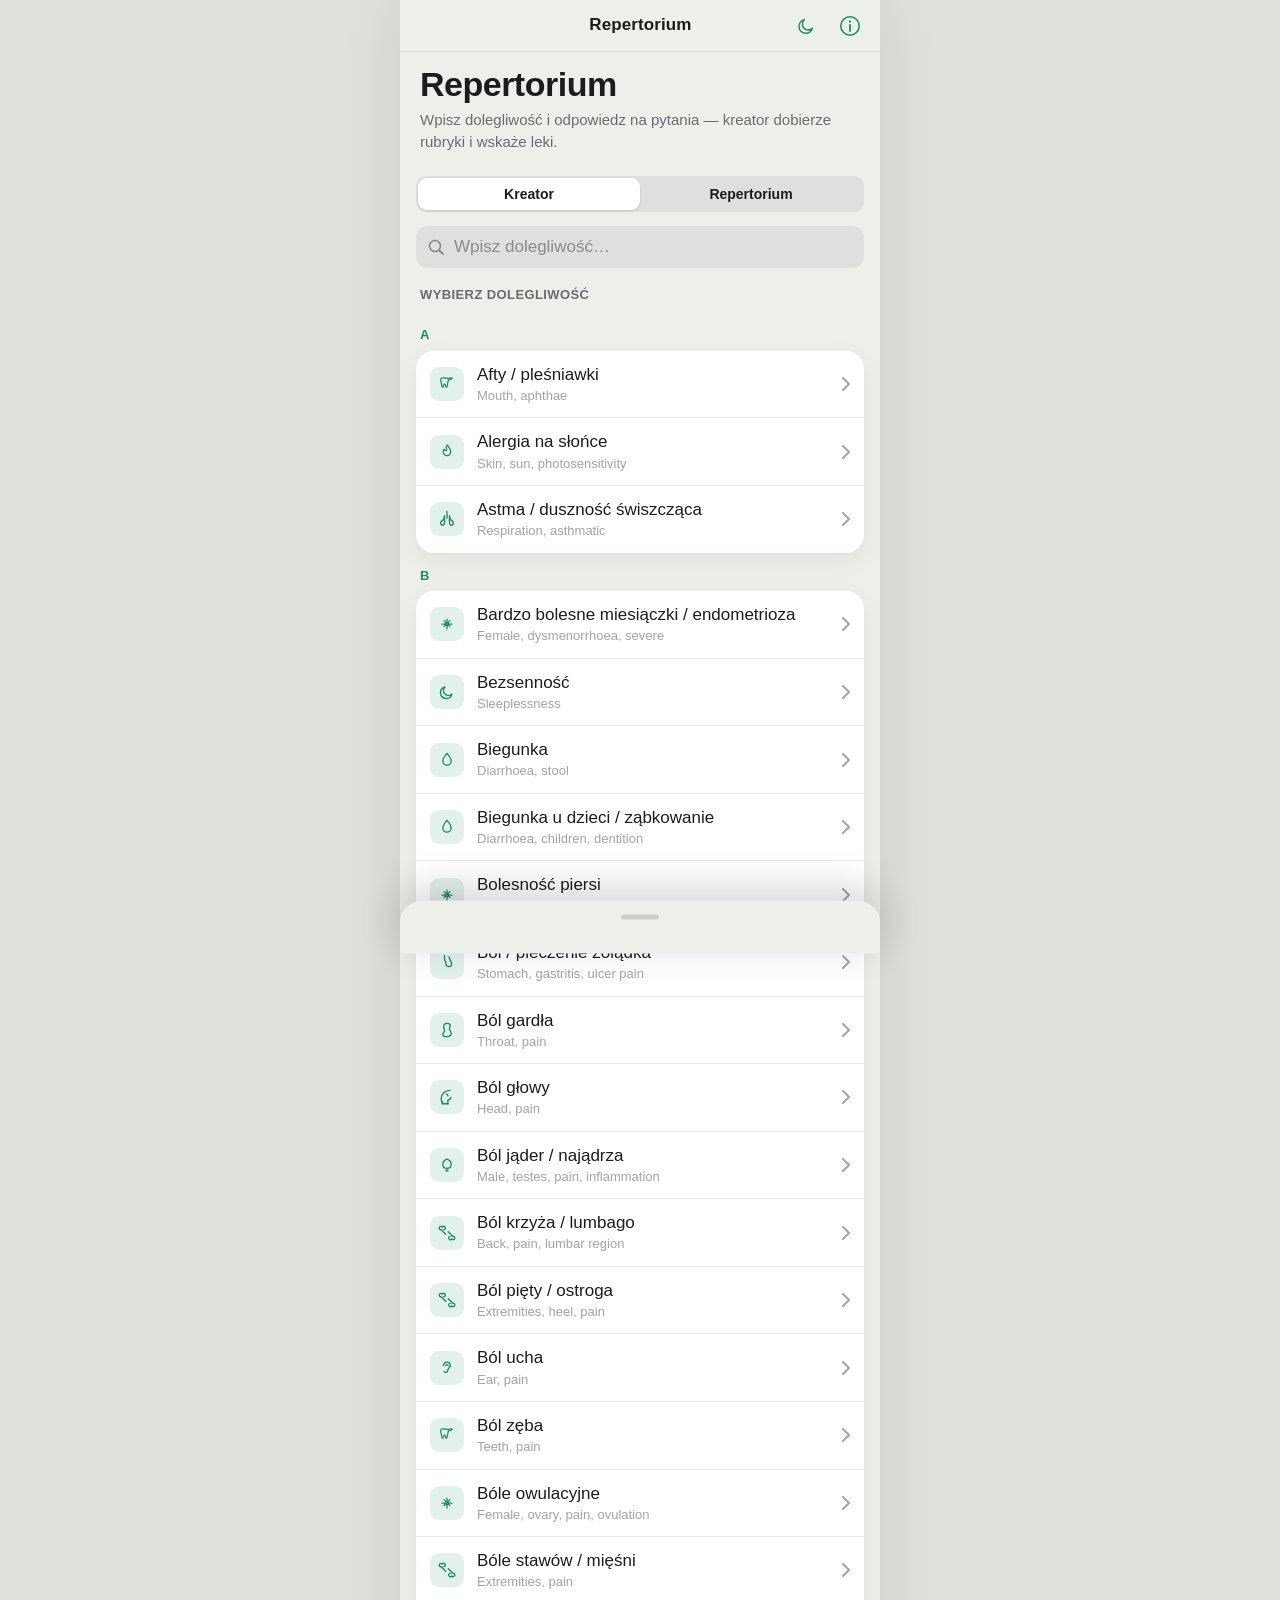
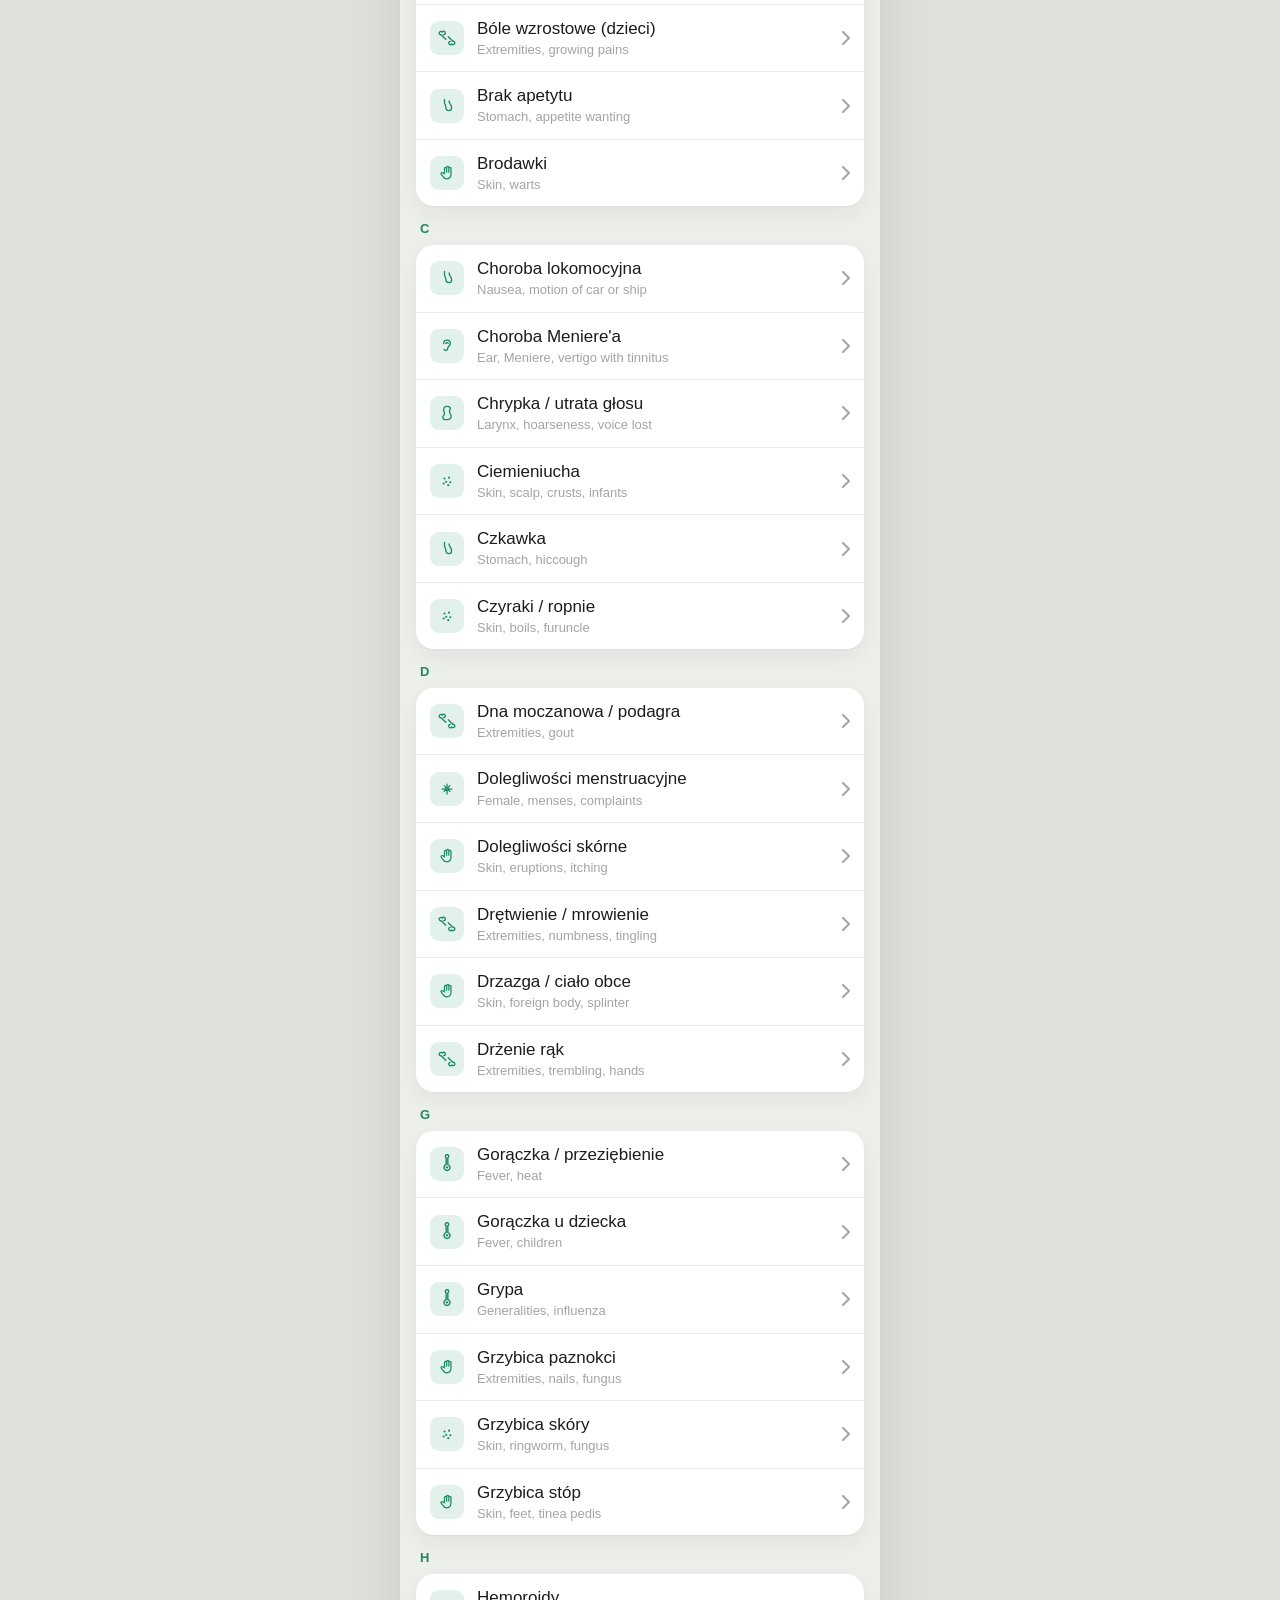
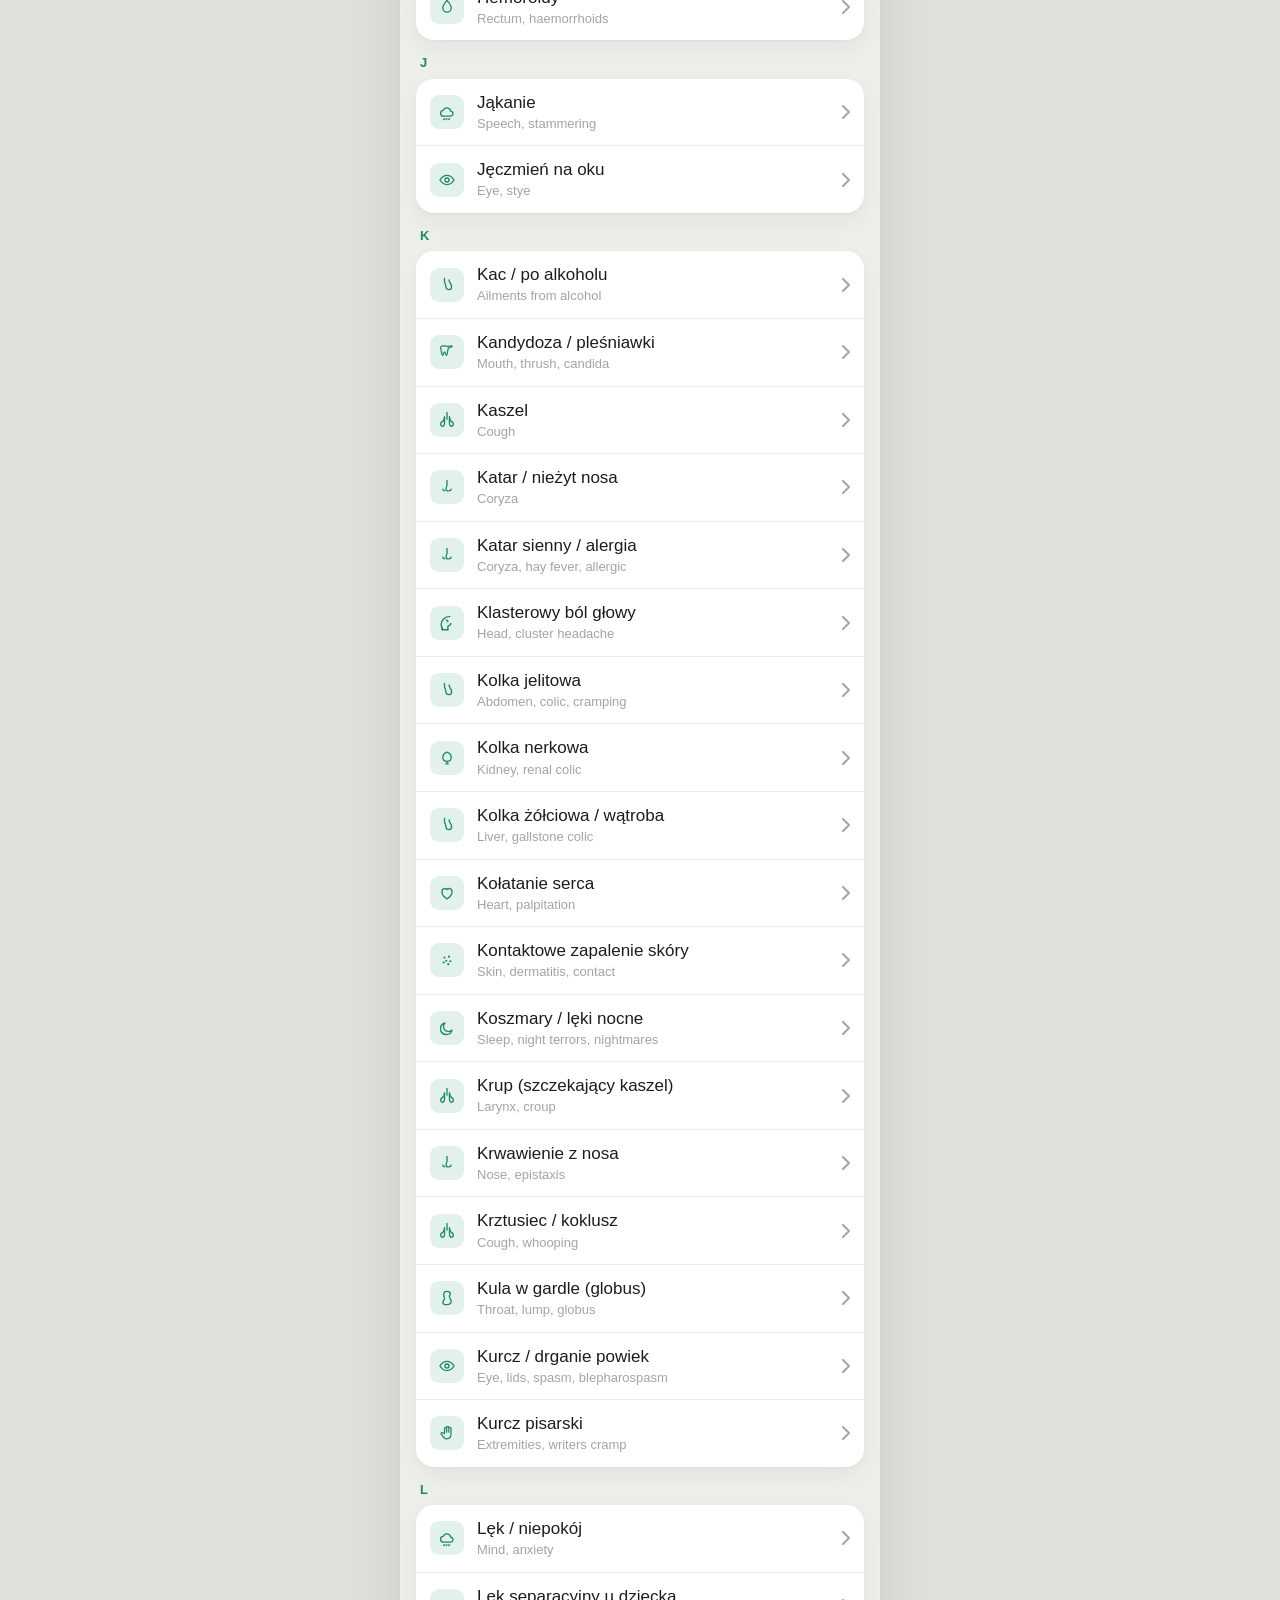
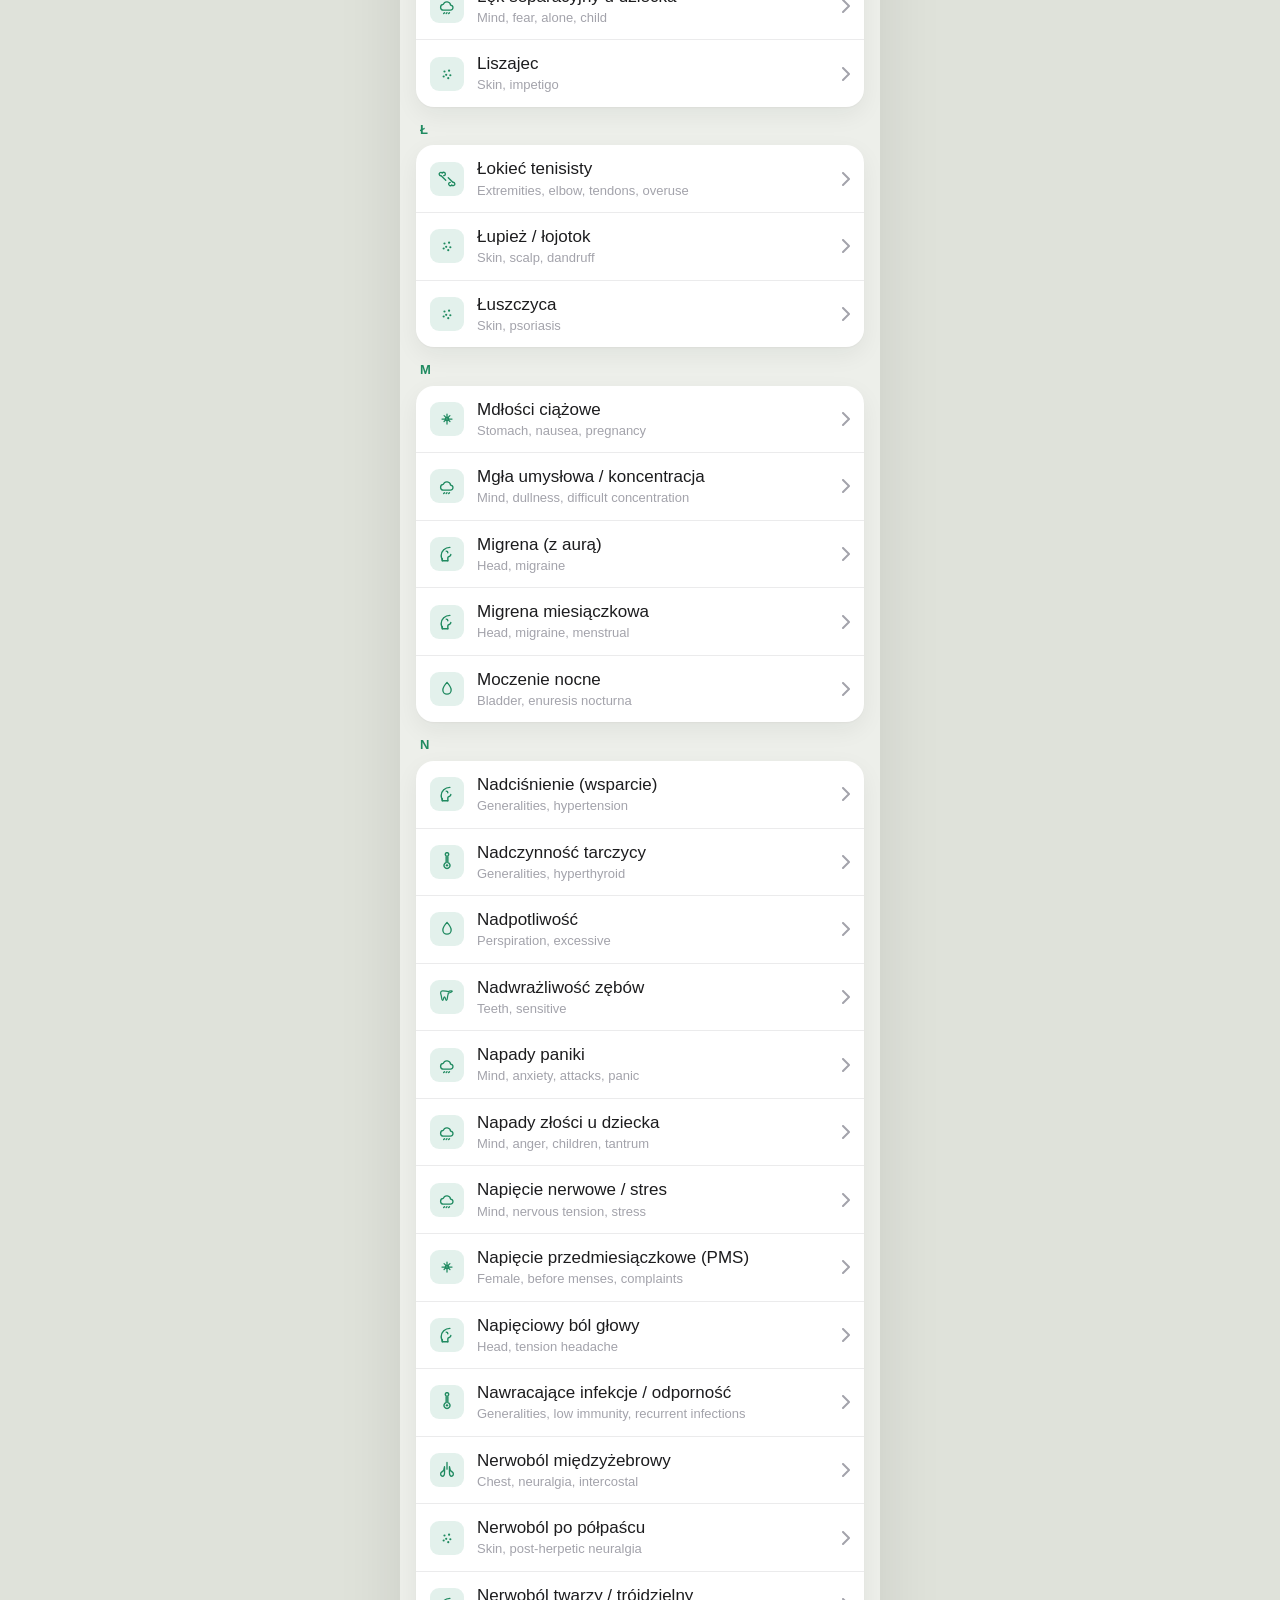
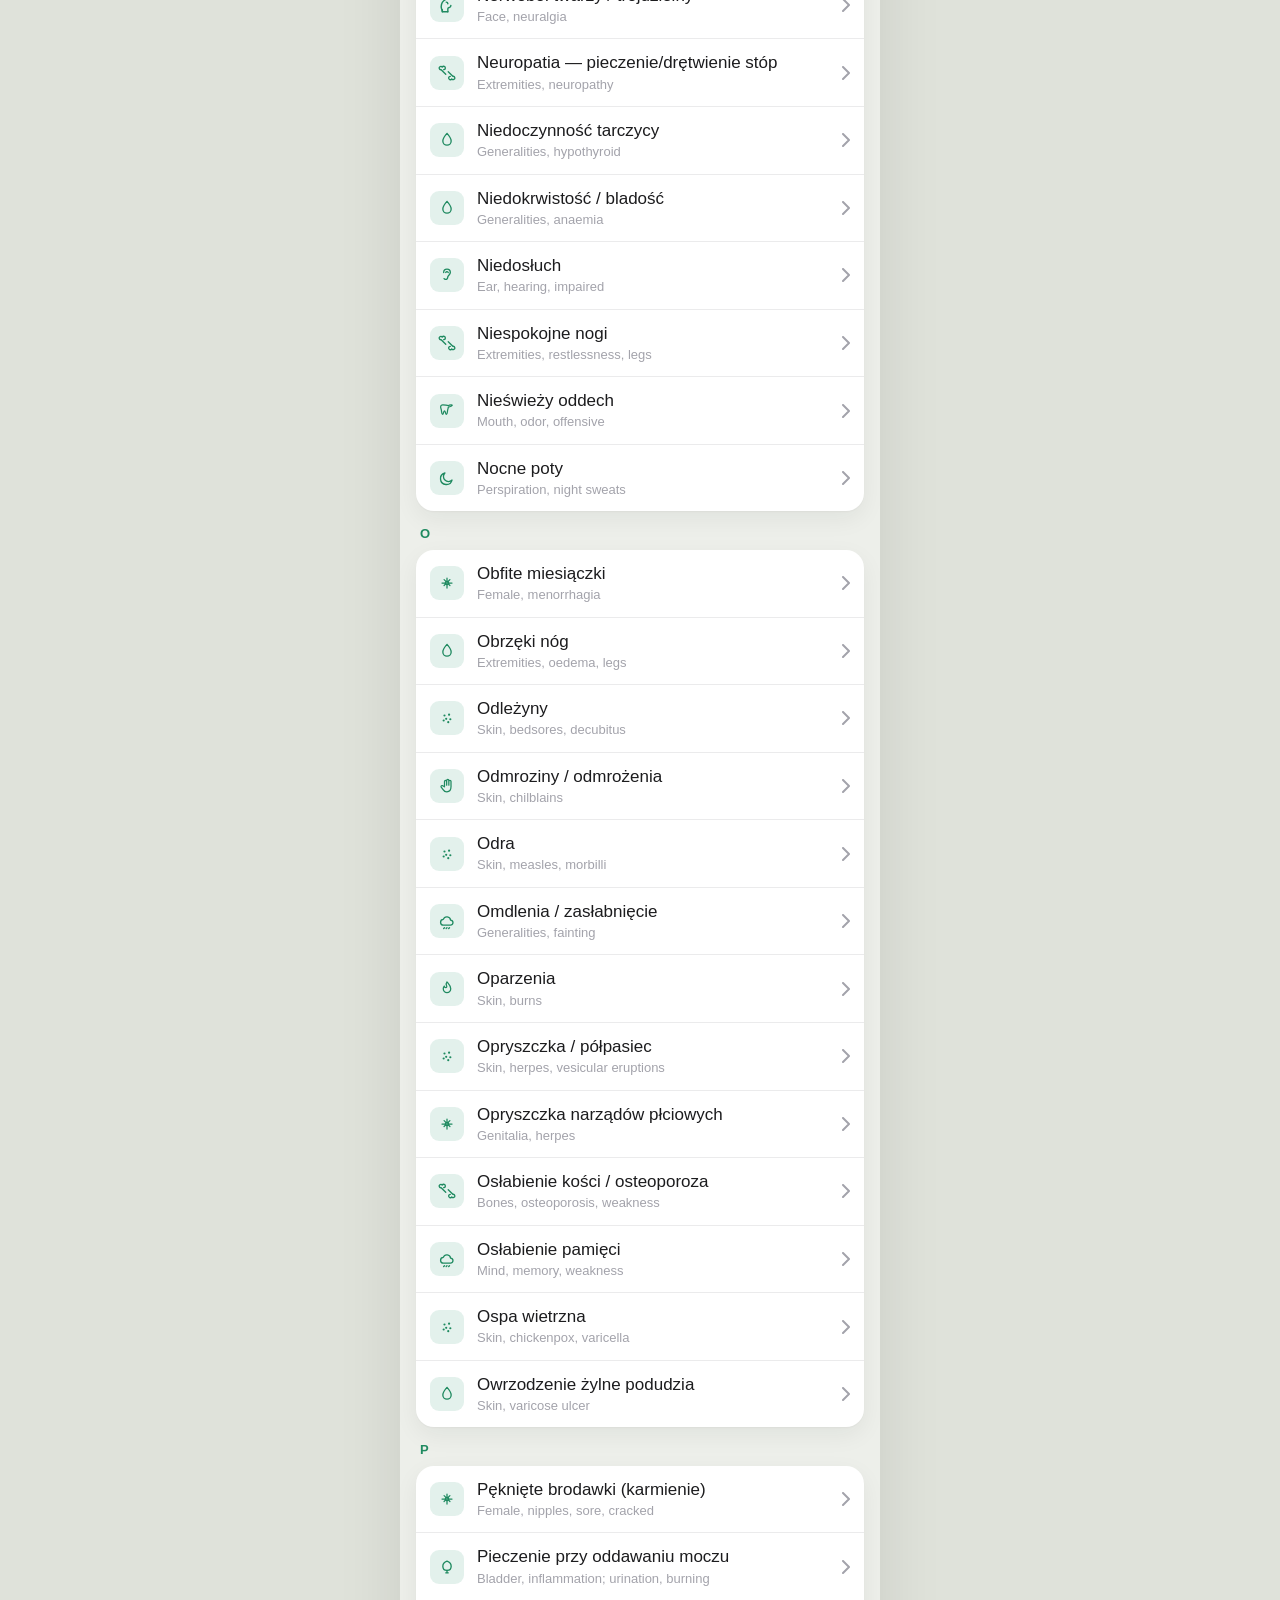
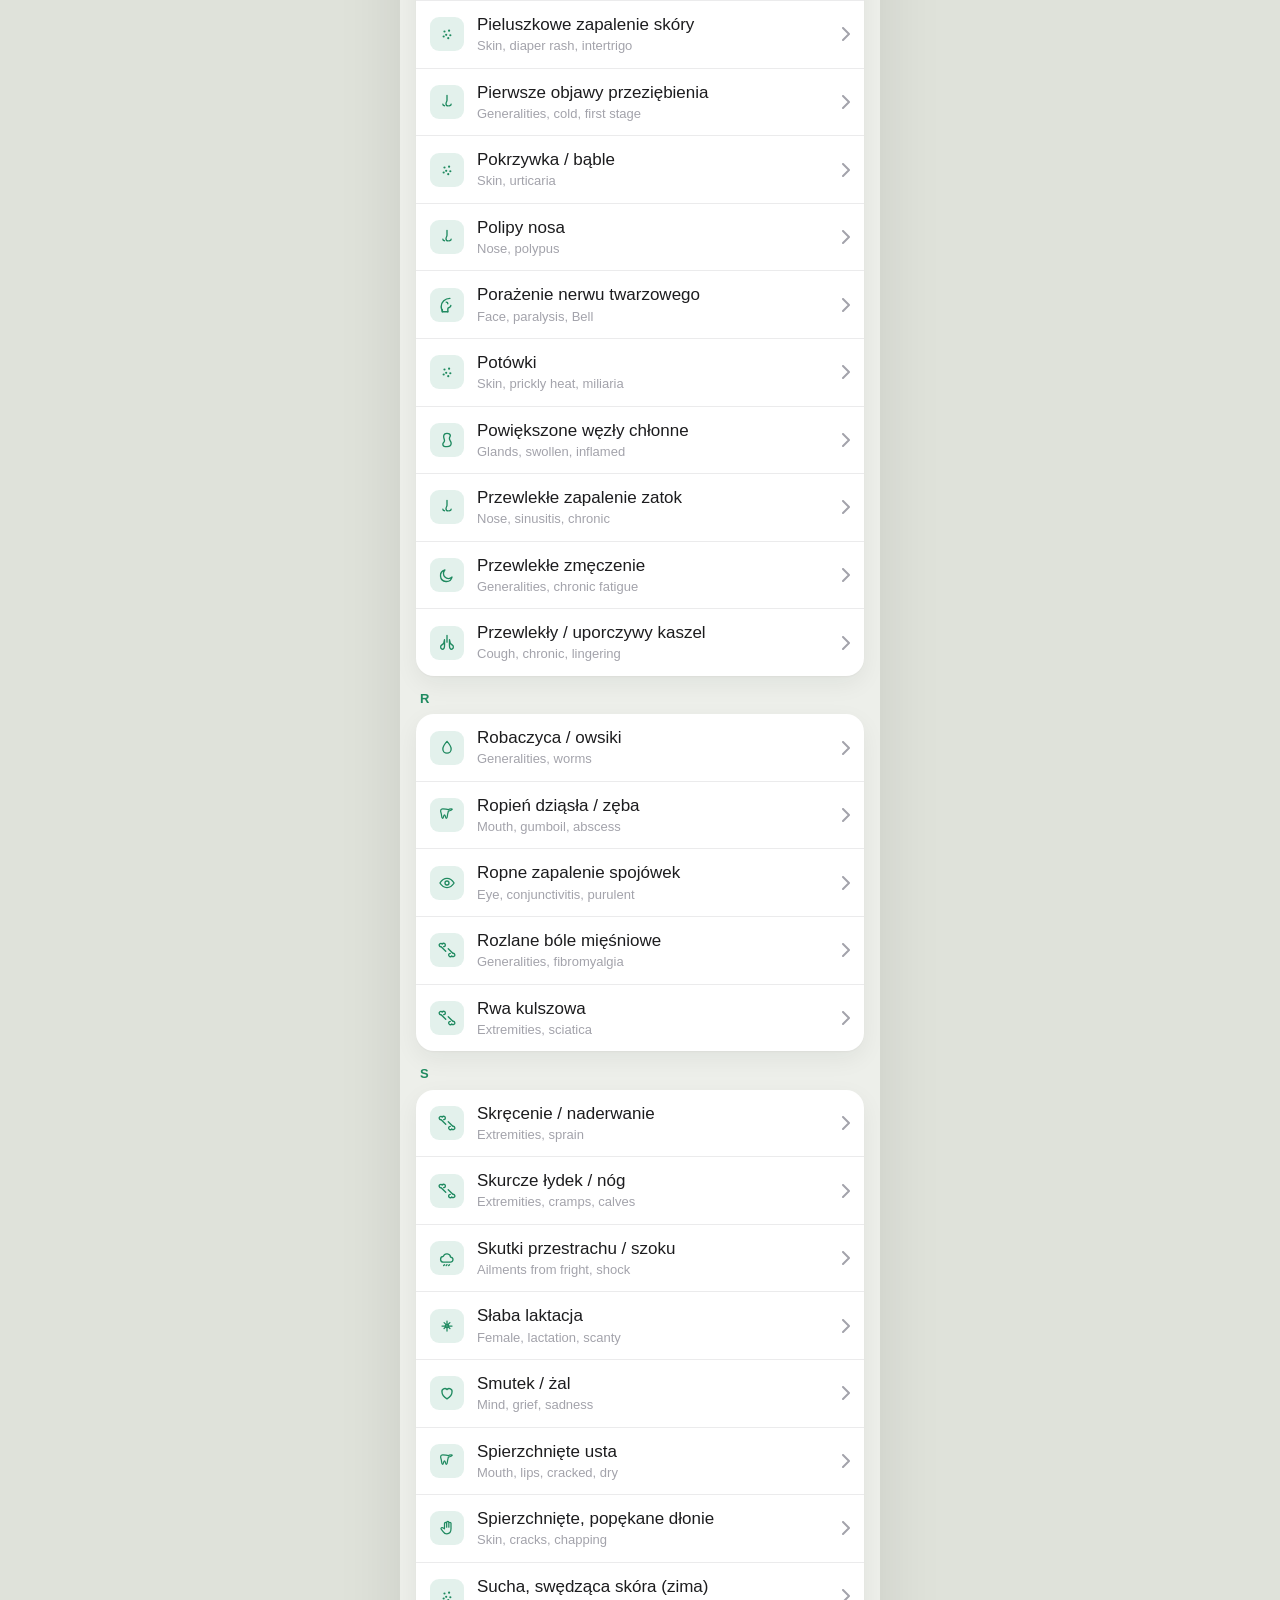
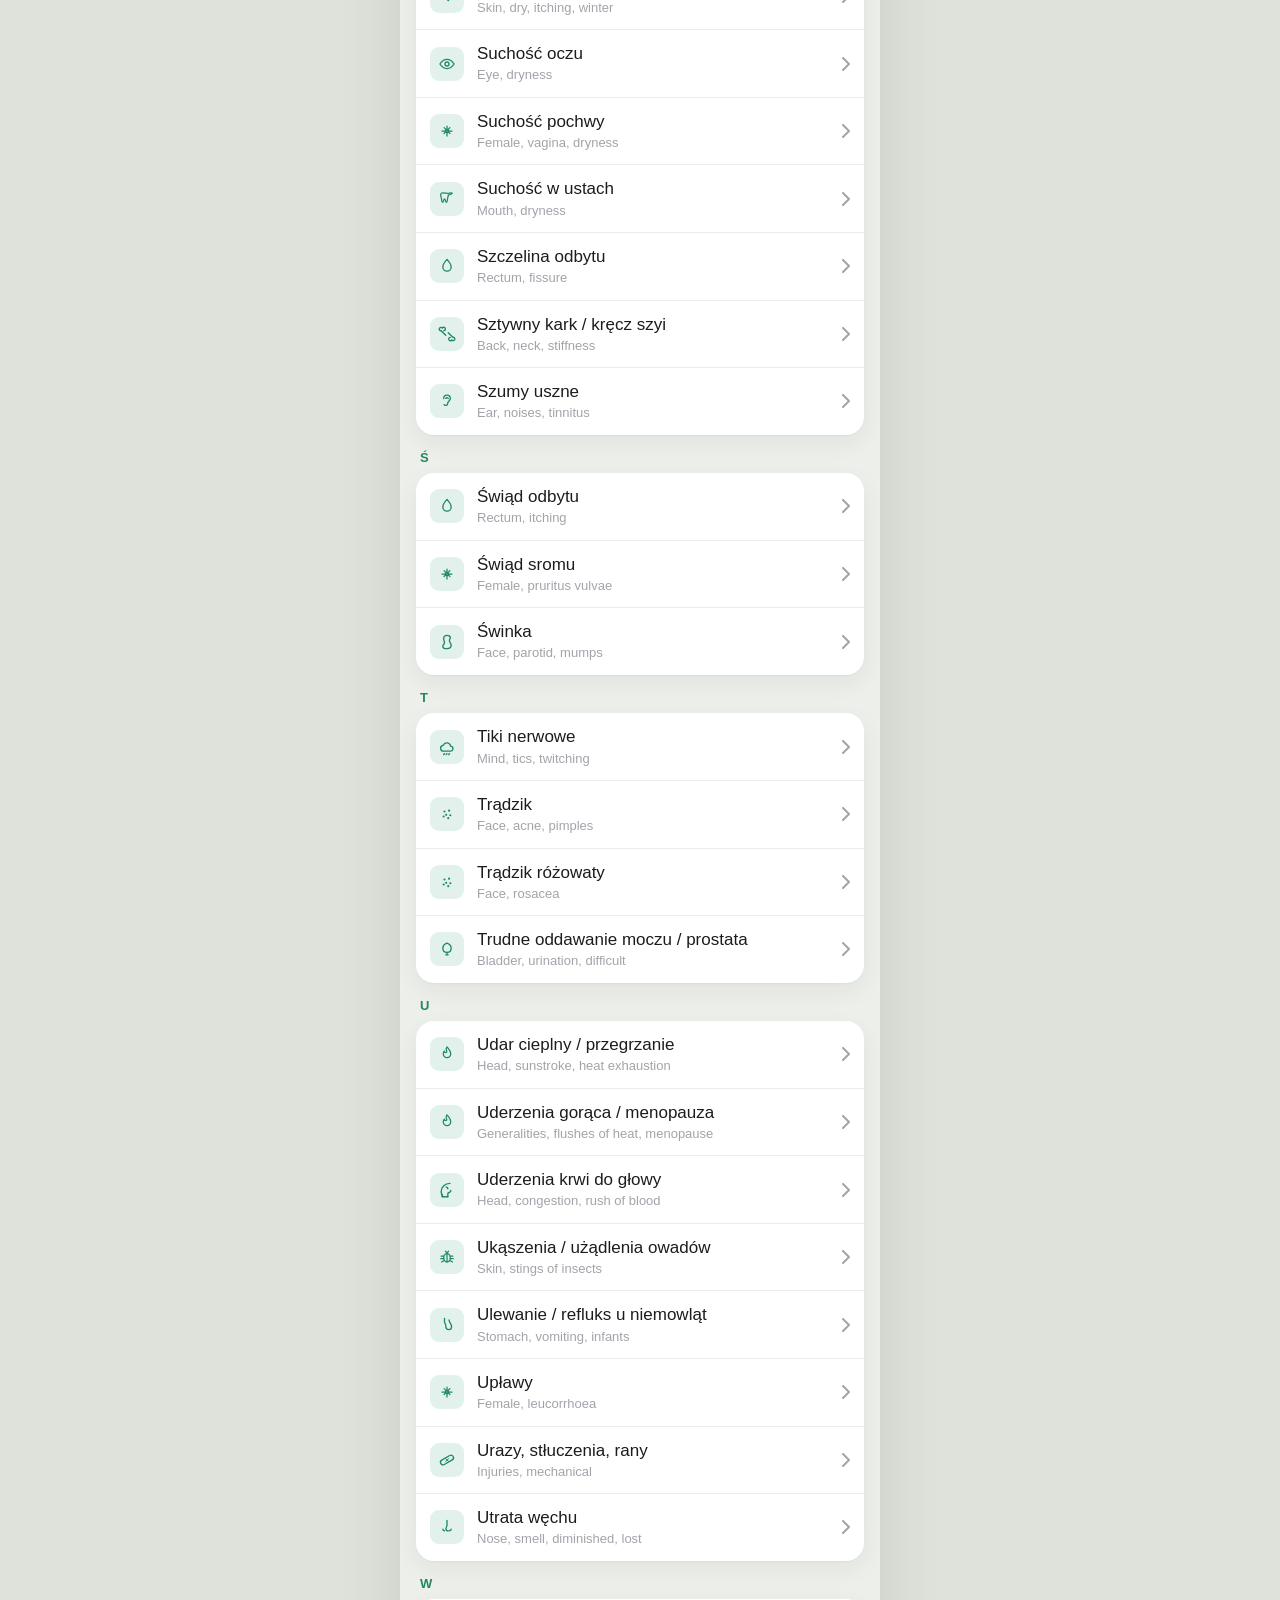
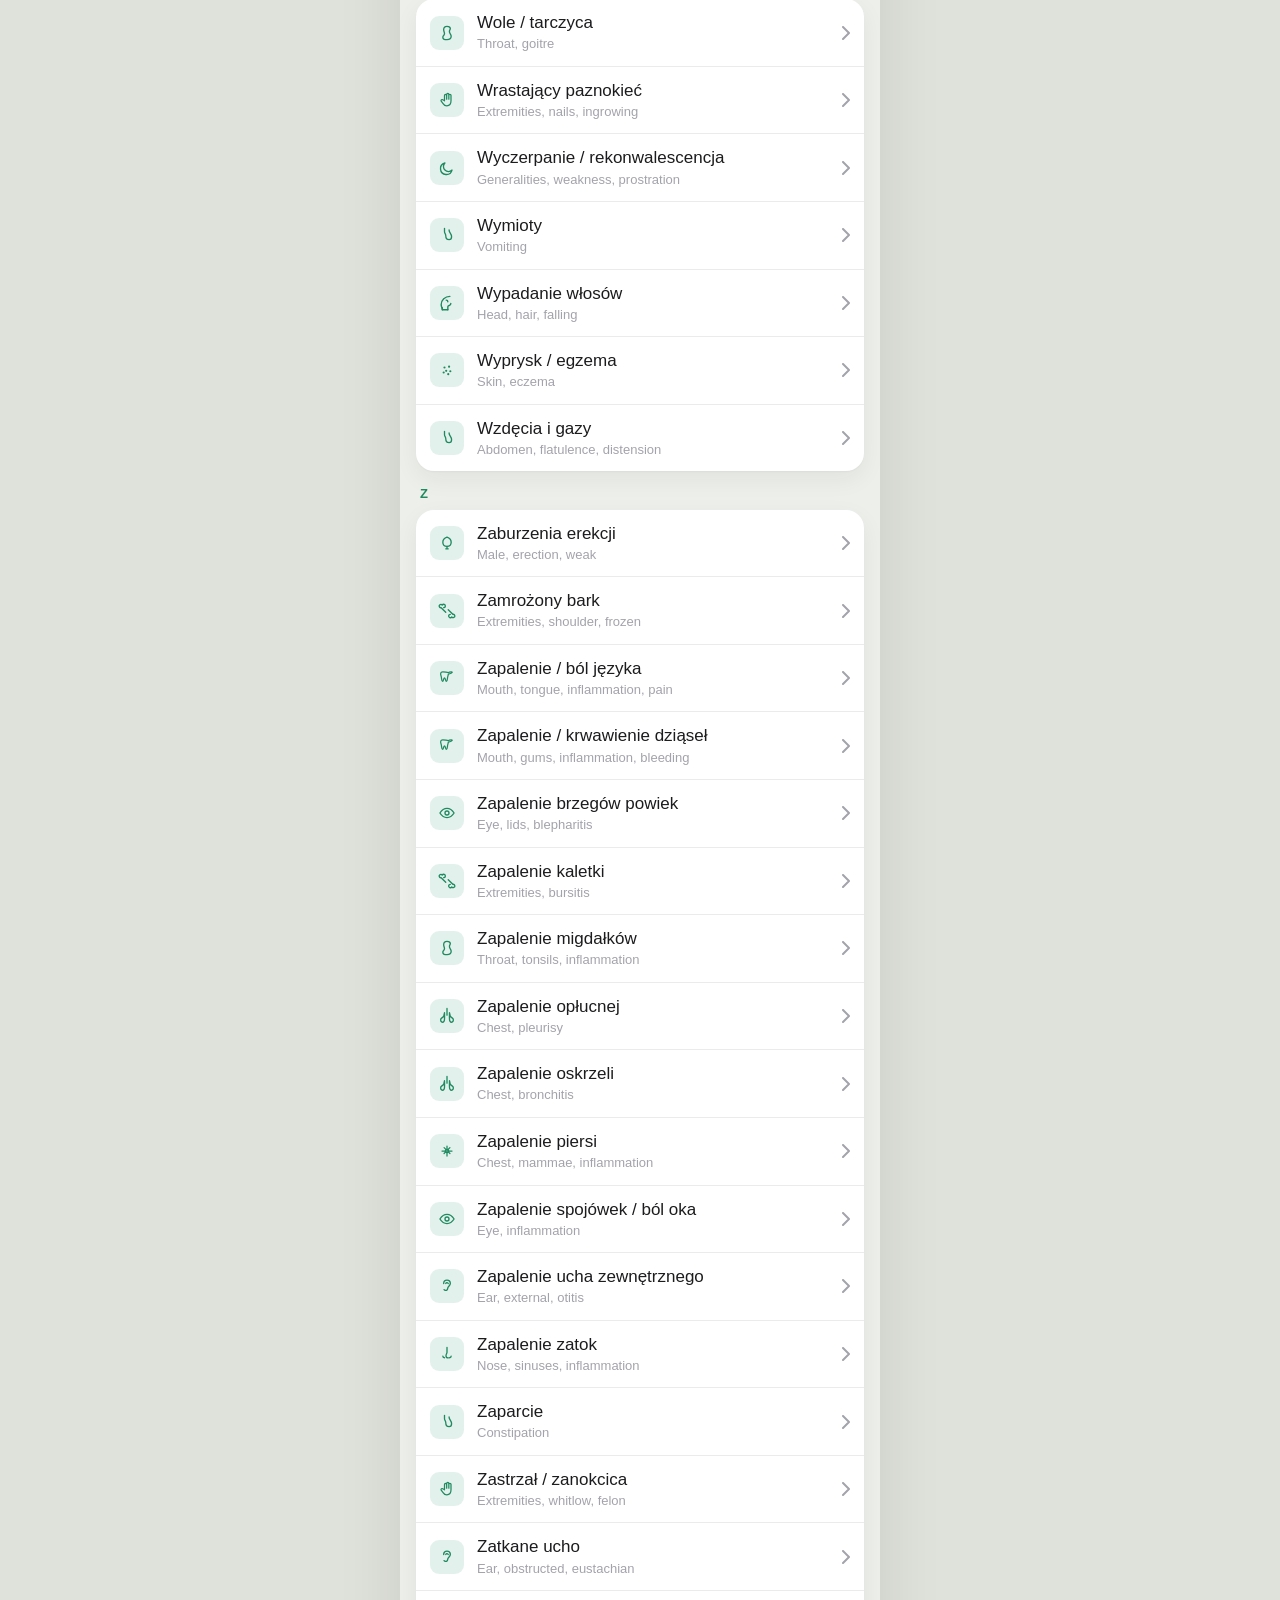
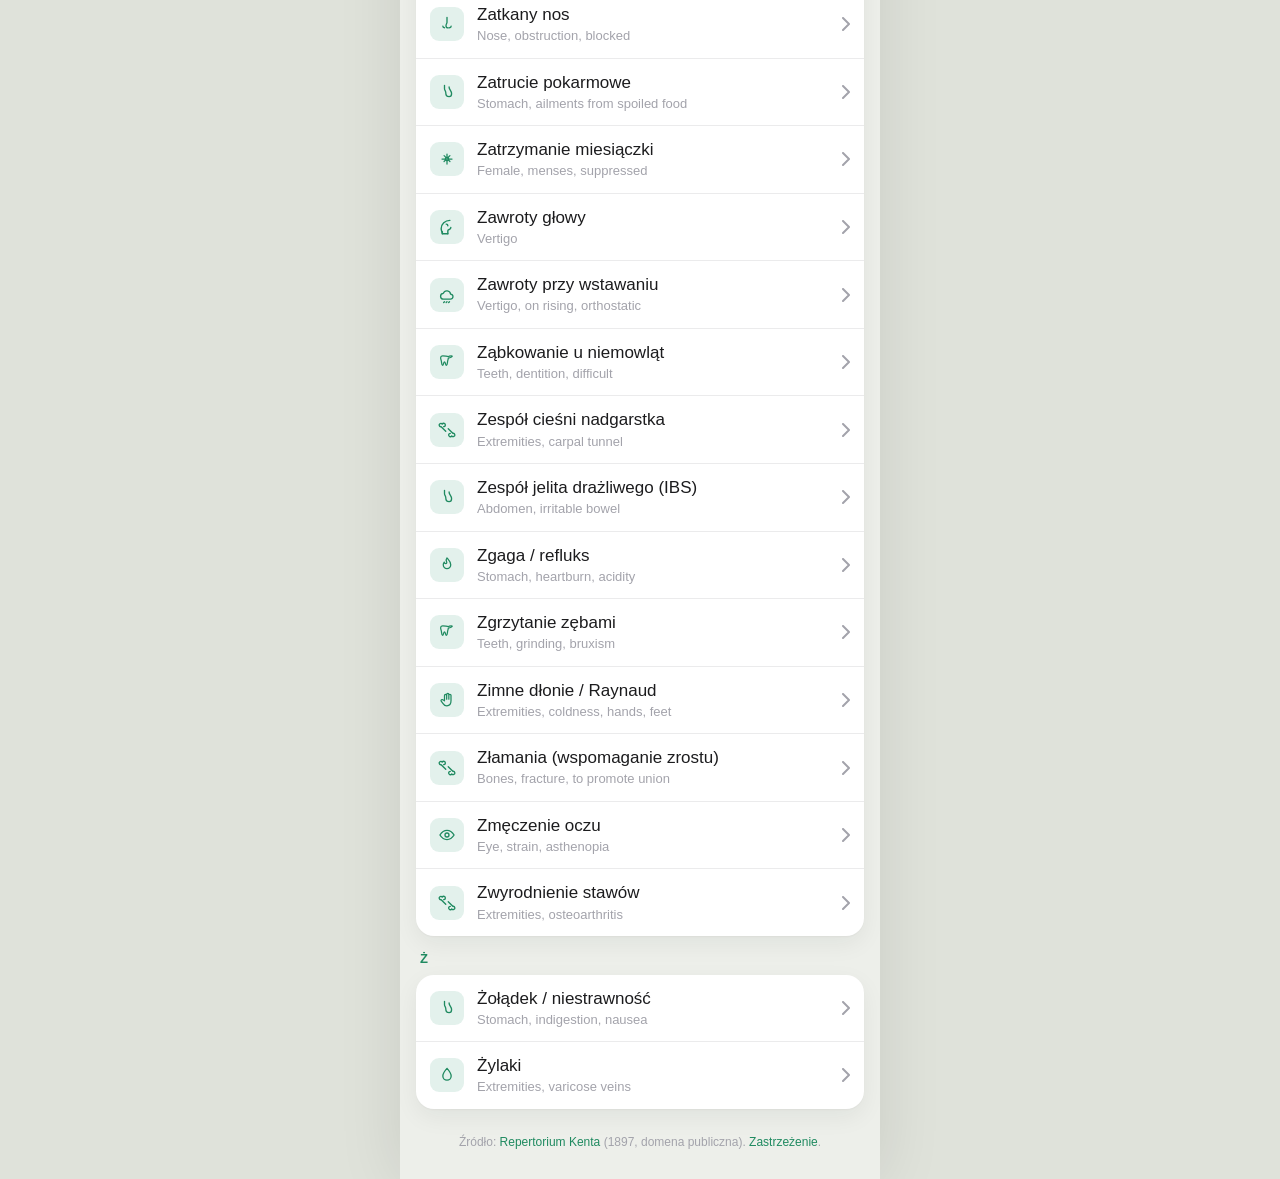
==== commit 72e96b7e: "Update index.html" ====
--- a/index.html
+++ b/index.html
@@ -170,6 +170,9 @@
 
   .foot{margin-top:24px;text-align:center;color:var(--label3);font-size:12px;line-height:1.5}
   .foot a{color:var(--accent);text-decoration:none}
+
+  .alpha{font-size:13px;font-weight:800;color:var(--accent);letter-spacing:.08em;padding:14px 4px 6px}
+  .alpha:first-child{padding-top:2px}
 
   /* tryb ciemny — grafit */
   body.dark{
@@ -1354,7 +1357,43 @@
   // — pogłębienie: stawy (wyzwalacz) —
   paint_touch:["Stawy — gorzej od dotyku i ucisku","Joints, worse touch, pressure",{Bry:2,Arn:2,Led:2,Lach:2}],
   paint_night:["Stawy — gorzej w nocy w łóżku","Joints, worse at night in bed",{Merc:2,"Rhus-t":2,Led:2,Sulph:2}],
-  paint_warmth:["Stawy — gorzej od ciepła łóżka, lepiej od chłodu","Joints, worse warmth of bed",{Led:3,Puls:2,Sulph:2}]
+  paint_warmth:["Stawy — gorzej od ciepła łóżka, lepiej od chłodu","Joints, worse warmth of bed",{Led:3,Puls:2,Sulph:2}],
+
+  // — więcej opcji: ból głowy (lokalizacja/modalności) —
+  head_right:["Głowa — ból prawostronny","Head, pain, right side",{Sang:3,Lyc:2,Bell:2,Chel:2}],
+  head_left:["Głowa — ból lewostronny","Head, pain, left side",{Spig:3,Lach:2,"Nat-m":2}],
+  head_behind_eyes:["Głowa — ból za oczami / u nasady nosa","Head, pain, behind eyes, root of nose",{Gels:2,"Kali-bi":2,Sil:2,Spig:2}],
+  head_light:["Głowa — gorzej od światła i hałasu","Head, pain, worse light, noise",{Bell:3,Sil:2,"Nux-v":2,"Nat-m":2}],
+  head_coldapp:["Głowa — lepiej od zimnych okładów","Head, pain, better cold applications",{Puls:2,Apis:2,"Nat-m":2,Glon:2}],
+  head_warmth:["Głowa — lepiej od ciepła / owinięcia","Head, pain, better warmth, wrapping",{Sil:3,"Nux-v":2,"Mag-phos":2}],
+  head_sun:["Głowa — gorzej od słońca i upału","Head, pain, worse sun, heat",{Glon:3,Bell:2,"Nat-m":2,Lach:2}],
+  head_food:["Głowa — gorzej po jedzeniu / używkach","Head, pain, worse eating, stimulants",{"Nux-v":3,Bry:2,Lyc:2}],
+  // — więcej opcji: gorączka —
+  fever_redface:["Gorączka — czerwona, gorąca twarz, pulsowanie","Fever, red hot face, throbbing",{Bell:3,Acon:2,"Ferr-p":2}],
+  fever_chilly:["Gorączka — z dreszczami i marznięciem","Fever, with chilliness",{"Nux-v":3,"Rhus-t":2,Ars:2,Chin:2}],
+  fever_thirst_big:["Gorączka — z silnym pragnieniem zimnej wody","Fever, with great thirst, cold water",{Bry:3,Phos:2,Acon:2}],
+  fever_thirstless:["Gorączka — bez pragnienia","Fever, thirstless",{Puls:3,Gels:2,Apis:2}],
+  fever_bones:["Gorączka — bóle kostne, jakby połamany","Fever, bone pains, as if beaten",{"Eup-per":3,"Rhus-t":2,Bry:2}],
+  // — więcej opcji: kaszel —
+  cough_choking:["Kaszel — duszący, napadowy, z mdłościami","Cough, choking, paroxysmal, nausea",{Ip:3,Dros:2,Cupr:2,"Ant-t":2}],
+  cough_rattling:["Kaszel — z grzechotaniem śluzu, trudne odkrztuszanie","Cough, rattling, hard to expectorate",{"Ant-t":3,Ip:2,"Carb-v":2}],
+  cough_vomit:["Kaszel — z odruchem wymiotnym / wymiotami","Cough, with gagging, vomiting",{Dros:2,Bry:2,Ip:2,"Nux-v":2}],
+  // — więcej opcji: gardło —
+  throat_empty_sw:["Gardło — gorzej od pustego przełykania","Throat, worse empty swallowing",{Lach:3,Bell:2,Ign:2}],
+  throat_warm_app:["Gardło — lepiej od ciepłych okładów na szyję","Throat, better warm external applications",{Hep:3,"Rhus-t":2,Sil:2}],
+  // — więcej opcji: katar —
+  coryza_blocked:["Katar — zatkany, suchy nos, gorzej w nocy","Coryza, blocked, dry, worse night",{"Nux-v":3,Samb:2,Lyc:2}],
+  coryza_thick:["Katar — gęsta, żółto-zielona wydzielina","Coryza, thick, yellow-green discharge",{Puls:3,"Kali-bi":2,Hep:2}],
+  coryza_corrosive:["Katar — wyciek żrący, raniący nos / wargę","Coryza, corrosive, excoriating discharge",{Ars:3,"All-c":2,"Nit-ac":2}],
+  // — więcej opcji: ząb —
+  tooth_coldwater:["Ząb — ulga od zimnej wody w ustach","Teeth, pain, better cold water in mouth",{Coff:3,Puls:2}],
+  tooth_throb:["Ząb — pulsujący, gorzej w cieple łóżka","Teeth, pain, throbbing, worse warmth of bed",{Bell:2,Merc:2,Cham:2,Puls:2}],
+  // — więcej opcji: zawroty —
+  vertigo_up:["Zawroty — przy patrzeniu w górę","Vertigo, looking upward",{Puls:3,Sil:2}],
+  vertigo_tinn:["Zawroty — z szumem usznym i osłabieniem","Vertigo, with tinnitus, weakness",{Chin:3,Con:2}],
+  // — więcej opcji: miesiączka —
+  menses_back:["Miesiączka — ból promieniujący do krzyża / ud","Menses, pain extending to back, thighs",{"Mag-phos":2,Sep:2,Cham:2,Bell:2}],
+  menses_clots:["Miesiączka — krew ciemna, ze skrzepami","Menses, dark, clotted",{Cham:3,Bell:2,"Mag-phos":2,Puls:2}]
 };
 
 const Q = {
@@ -1364,15 +1403,15 @@
   thirst:["Jak z pragnieniem?","",[["Pragnienie zimnej wody","thirst_cold"],["Częste małe łyki","thirst_sips"],["Brak pragnienia","thirstless"]]],
   mood:["Nastrój, który dominuje?","",[["Drażliwość, złość","mood_irrit"],["Płaczliwość, potrzeba pocieszania","mood_weepy"],["Lęk, niepokój","mood_anx"],["Apatia, obojętność","mood_indiff"]]],
   consol:["A gdy ktoś próbuje pocieszać?","",[["Robi mi się lżej","better_consol"],["Robi mi się gorzej","worse_consol"]]],
-  head_loc:["Gdzie umiejscowiony jest ból głowy?","",[["Czoło / nad oczami","head_forehead"],["Skronie","head_temples"],["Potylica (tył głowy)","head_occiput"],["Pulsujący / cała głowa","head_throb"]]],
-  head_mod:["Co dzieje się z bólem głowy?","",[["Gorzej od ruchu","head_motion"],["Lepiej od ucisku","head_pressure"]]],
+  head_loc:["Gdzie umiejscowiony jest ból głowy?","",[["Czoło / nad oczami","head_forehead"],["Skronie","head_temples"],["Potylica (tył głowy)","head_occiput"],["Pulsujący / cała głowa","head_throb"],["Prawostronny","head_right"],["Lewostronny","head_left"],["Za oczami / nasada nosa","head_behind_eyes"]]],
+  head_mod:["Co dzieje się z bólem głowy?","",[["Gorzej od ruchu","head_motion"],["Lepiej od ucisku","head_pressure"],["Gorzej od światła i hałasu","head_light"],["Lepiej od zimnych okładów","head_coldapp"],["Lepiej od ciepła / owinięcia","head_warmth"],["Gorzej od słońca i upału","head_sun"],["Gorzej po jedzeniu / używkach","head_food"]]],
   fever_onset:["Jak zaczęła się dolegliwość?","",[["Nagle i gwałtownie","onset_sudden"],["Powoli, podstępnie","onset_slow"],["Po zimnym, suchym wietrze","after_cold_wind"],["Po przemoczeniu / wilgoci","after_wet"]]],
-  fever_state:["Co towarzyszy gorączce?","",[["Niepokój i lęk","fever_restless"],["Senność, otępienie","fever_drowsy"]]],
-  cough_kind:["Jaki to kaszel?","",[["Suchy","cough_dry"],["Wilgotny, z odkrztuszaniem","cough_loose"],["Szczekający","cough_barking"]]],
+  fever_state:["Co towarzyszy gorączce?","",[["Niepokój i lęk","fever_restless"],["Senność, otępienie","fever_drowsy"],["Czerwona, gorąca twarz, pulsowanie","fever_redface"],["Z dreszczami, marznięciem","fever_chilly"],["Silne pragnienie zimnej wody","fever_thirst_big"],["Bez pragnienia","fever_thirstless"],["Bóle kostne, jakby połamany","fever_bones"]]],
+  cough_kind:["Jaki to kaszel?","",[["Suchy","cough_dry"],["Wilgotny, z odkrztuszaniem","cough_loose"],["Szczekający","cough_barking"],["Duszący, napadowy, z mdłościami","cough_choking"],["Grzechotanie śluzu, trudne odkrztuszanie","cough_rattling"],["Z odruchem wymiotnym / wymiotami","cough_vomit"]]],
   cough_when:["Co go nasila?","",[["Noc","cough_night"],["Zimne powietrze","cough_cold_air"]]],
   throat_side:["Jak wygląda ból gardła?","",[["Bardziej prawa strona","throat_right"],["Gorzej przy przełykaniu","throat_swallow"],["Uczucie drzazgi / zadry","throat_splinter"]]],
-  throat_relief:["Co łagodzi gardło?","",[["Ciepłe napoje","throat_warm_dr"],["Zimne napoje","throat_cold_dr"]]],
-  cor_kind:["Jaki jest wyciek z nosa?","",[["Wodnisty, gryzący","coryza_acrid"],["Łagodny, z gryzącym łzawieniem","coryza_bland"],["Częste kichanie","coryza_sneeze"]]],
+  throat_relief:["Co łagodzi gardło?","",[["Ciepłe napoje","throat_warm_dr"],["Zimne napoje","throat_cold_dr"],["Gorzej od pustego przełykania","throat_empty_sw"],["Lepiej od ciepłych okładów na szyję","throat_warm_app"],["Promieniuje do ucha przy przełykaniu","throatc_ear"]]],
+  cor_kind:["Jaki jest wyciek z nosa?","",[["Wodnisty, gryzący","coryza_acrid"],["Łagodny, z gryzącym łzawieniem","coryza_bland"],["Częste kichanie","coryza_sneeze"],["Zatkany, suchy nos, gorzej w nocy","coryza_blocked"],["Gęsta, żółto-zielona wydzielina","coryza_thick"],["Wyciek żrący, raniący nos/wargę","coryza_corrosive"]]],
   cor_mod:["Gdzie czujesz się gorzej?","",[["W ciepłym pokoju","coryza_warm_room"],["Na świeżym / zimnym powietrzu","coryza_open_air"]]],
   stom_kind:["Co najbardziej dokucza w brzuchu?","",[["Nudności","nausea"],["Nudności uporczywe, język czysty","nausea_clean"],["Po przejedzeniu / tłustym","overeat"],["Wzdęcia, odbijanie","bloating"],["Skurcz lepszy od zgięcia","cramp_bend"]]],
   stom_eat:["A jedzenie?","",[["Gorzej po jedzeniu","worse_eating"],["Lepiej po jedzeniu","better_eating"]]],
@@ -1383,8 +1422,8 @@
   pain_mod:["Co dzieje się z bólem stawów / mięśni?","",[["Gorzej przy 1. ruchu, lepiej od dalszego","pain_first_motion"],["Gorzej od każdego ruchu","pain_any_motion"],["Gorzej w zimnie i wilgoci","pain_cold_damp"],["Po urazie, „posiniaczenie”","pain_bruised"],["Sztywność poranna","pain_stiff_am"]]],
   pain_relief:["Co łagodzi ból?","",[["Ciepło","pain_warm"],["Zimne okłady","pain_cold"]]],
   skin_kind:["Jak wygląda zmiana skórna?","",[["Świąd gorszy od ciepła","skin_itch_warm"],["Pieczenie lepsze od ciepła","skin_burn_warm"],["Piekąco-kłujący obrzęk","skin_sting_cold"],["Sączące, pęcherzykowe","skin_moist"],["Sucha, szorstka","skin_dry"],["Ropiejące","skin_supp"]]],
-  men_kind:["Co dokucza przy miesiączce?","",[["Bolesne skurcze","menses_cramp"],["Opóźnione, skąpe","menses_late"],["Wczesne, obfite","menses_early"],["Drażliwość","menses_irrit"],["Płaczliwość, zmienność","menses_weepy"]]],
-  tooth_mod:["Co dzieje się z bólem zęba?","",[["Gorzej od zimna / zimnych napojów","tooth_cold"],["Gorzej od ciepła / ciepłych napojów","tooth_warm"],["Nie do zniesienia, doprowadza do rozpaczy","tooth_unbearable"],["Strzelający, lepiej od ciepła","tooth_neuralgic"]]],
+  men_kind:["Co dokucza przy miesiączce?","",[["Bolesne skurcze","menses_cramp"],["Opóźnione, skąpe","menses_late"],["Wczesne, obfite","menses_early"],["Drażliwość","menses_irrit"],["Płaczliwość, zmienność","menses_weepy"],["Ból promieniujący do krzyża / ud","menses_back"],["Krew ciemna, ze skrzepami","menses_clots"]]],
+  tooth_mod:["Co dzieje się z bólem zęba?","",[["Gorzej od zimna / zimnych napojów","tooth_cold"],["Gorzej od ciepła / ciepłych napojów","tooth_warm"],["Nie do zniesienia, doprowadza do rozpaczy","tooth_unbearable"],["Strzelający, lepiej od ciepła","tooth_neuralgic"],["Ulga od zimnej wody w ustach","tooth_coldwater"],["Pulsujący, gorzej w cieple łóżka","tooth_throb"]]],
   tooth_when:["Co go wywołuje lub nasila?","",[["Gorzej w nocy","worse_night"],["Po przeziębieniu / zimnym wietrze","after_cold_wind"],["U dziecka podczas ząbkowania","teething"]]],
   ear_kind:["Jak wygląda ból ucha?","",[["W nocy, dziecko płaczliwe i niepocieszone","ear_night_weepy"],["Nieznośny, dziecko wściekłe, lepiej noszone","ear_cham"],["Z ropieniem, wrażliwość na zimno i dotyk","ear_supp"],["Wczesna faza, gorączka, zaczerwienienie","ear_early"]]],
   ear_onset:["Jak się zaczęło?","",[["Nagle, po zimnym wietrze","after_cold_wind"],["Powoli, z przeziębieniem","onset_slow"]]],
@@ -1411,7 +1450,7 @@
   hoarse_kind:["Co charakteryzuje chrypkę?","",[["Po przeziębieniu / przemęczeniu głosu","hoarse_caust"],["U mówców i śpiewaków, z tremą","hoarse_argn"],["Gorzej wieczorem, surowość krtani","hoarse_carb"],["Sucho, szczekająco, po zimnym wietrze","hoarse_acon"]]],
   sinus_kind:["Co dominuje w zatokach?","",[["Gęsta, ciągnąca żółta wydzielina; ból nasady nosa","sinus_kalibi"],["Gęsta łagodna wydzielina, lepiej na powietrzu","sinus_puls"],["Ropienie, wrażliwość na zimno i dotyk","sinus_hep"],["Ucisk gorszy od pochylania","sinus_pressure"]]],
   nose_kind:["Jak wygląda krwawienie z nosa?","",[["Obfite, jasnoczerwone","nose_phos"],["Ciemna, sącząca się krew żylna","nose_ham"],["Przy uderzeniu krwi do głowy, twarz czerwona","nose_bell"]]],
-  vertigo_kind:["Co wywołuje zawroty?","",[["Ruch / jazda, z nudnościami","vertigo_motion"],["Obracanie głowy lub odwracanie się w łóżku","vertigo_con"],["Wstawanie, podnoszenie głowy; gorzej od ruchu","vertigo_bry"],["Ociężałość i drżenie (grypowe osłabienie)","vertigo_gels"]]],
+  vertigo_kind:["Co wywołuje zawroty?","",[["Ruch / jazda, z nudnościami","vertigo_motion"],["Obracanie głowy lub odwracanie się w łóżku","vertigo_con"],["Wstawanie, podnoszenie głowy; gorzej od ruchu","vertigo_bry"],["Ociężałość i drżenie (grypowe osłabienie)","vertigo_gels"],["Przy patrzeniu w górę","vertigo_up"],["Z szumem usznym i osłabieniem","vertigo_tinn"]]],
   fright_kind:["Jak zareagowałeś na przestrach / szok?","",[["Nagły lęk, niepokój, lęk przed śmiercią","anx_panic"],["Odrętwienie, bezruch, senność","fright_op"],["Żal, wzdychanie, zmienność","grief_recent"],["Biegunka / drżenie z tremy","diarr_fright"]]],
   flush_kind:["Jak wyglądają uderzenia gorąca?","",[["Gorsze po śnie, nietolerancja ucisku / ciasnych ubrań","flush_lach"],["Pieczenie policzków, prawostronny ból głowy","flush_sang"],["Uczucie opadania, obojętność, lepiej od ruchu","flush_sep"],["Gorąco stóp, gorzej w nocy","flush_sulph"]]],
   palp_kind:["Co charakteryzuje kołatanie?","",[["Z lękiem i strachem przed śmiercią","palp_acon"],["Ucisk jak żelazna obręcz na sercu","palp_cact"],["Gwałtowne, słyszalne, gorzej od ruchu","palp_spig"],["Gorzej leżąc na lewym boku","palp_left"]]],
@@ -2083,17 +2122,22 @@
 
 function renderHomeWizard(seg){
   const q=state.wquery.trim().toLowerCase();
-  const list=q?TOPICS.filter(t=>t.pl.toLowerCase().includes(q)||t.kw.some(k=>k.includes(q))):TOPICS;
-  const rows=list.map(t=>`<div class="row" role="button" tabindex="0" data-topic="${t.id}">
+  const base=q?TOPICS.filter(t=>t.pl.toLowerCase().includes(q)||t.kw.some(k=>k.includes(q))):TOPICS.slice();
+  const list=base.sort((a,b)=>a.pl.localeCompare(b.pl,'pl'));
+  const rowHtml=t=>`<div class="row" role="button" tabindex="0" data-topic="${t.id}">
       <div class="ico">${svg(t.icon)}</div>
-      <div class="tx"><b>${esc(t.pl)}</b><span>${esc(RUB[t.base][1])}</span></div>${chevR}</div>`).join('');
+      <div class="tx"><b>${esc(t.pl)}</b><span>${esc(RUB[t.base][1])}</span></div>${chevR}</div>`;
+  let listHtml;
+  if(q){ listHtml=list.length?`<div class="list">${list.map(rowHtml).join('')}</div>`:`<div class="empty">Brak dopasowań dla „${esc(state.wquery)}”.</div>`; }
+  else{ const groups={}; list.forEach(t=>{const L=(t.pl.charAt(0)||'#').toLocaleUpperCase('pl');(groups[L]=groups[L]||[]).push(t);});
+        listHtml=Object.keys(groups).map(L=>`<div class="alpha">${esc(L)}</div><div class="list">${groups[L].map(rowHtml).join('')}</div>`).join(''); }
   view.innerHTML=`<div class="screen">
     <div class="hero"><h1>Repertorium</h1><p>Wpisz dolegliwość i odpowiedz na pytania — kreator dobierze rubryki i wskaże leki.</p></div>
     ${seg}
     <div class="search"><svg viewBox="0 0 18 18" fill="none"><circle cx="8" cy="8" r="5.5" stroke="currentColor" stroke-width="1.6"/><path d="M12.5 12.5L16 16" stroke="currentColor" stroke-width="1.8" stroke-linecap="round"/></svg>
       <input id="q" type="search" enterkeyhint="search" placeholder="Wpisz dolegliwość…" value="${esc(state.wquery)}" autocomplete="off" autocapitalize="off"></div>
     <div class="grouphdr">${q?'Wyniki':'Wybierz dolegliwość'}</div>
-    ${rows?`<div class="list">${rows}</div>`:`<div class="empty">Brak dopasowań dla „${esc(state.wquery)}”.</div>`}
+    ${listHtml}
     <div class="foot">Źródło: <a href="http://www.homeoint.org/books/kentrep/" target="_blank" rel="noopener">Repertorium Kenta</a> (1897, domena publiczna). <a href="#" onclick="openDisclaimer();return false">Zastrzeżenie</a>.</div>
   </div>`;
   const input=document.getElementById('q');
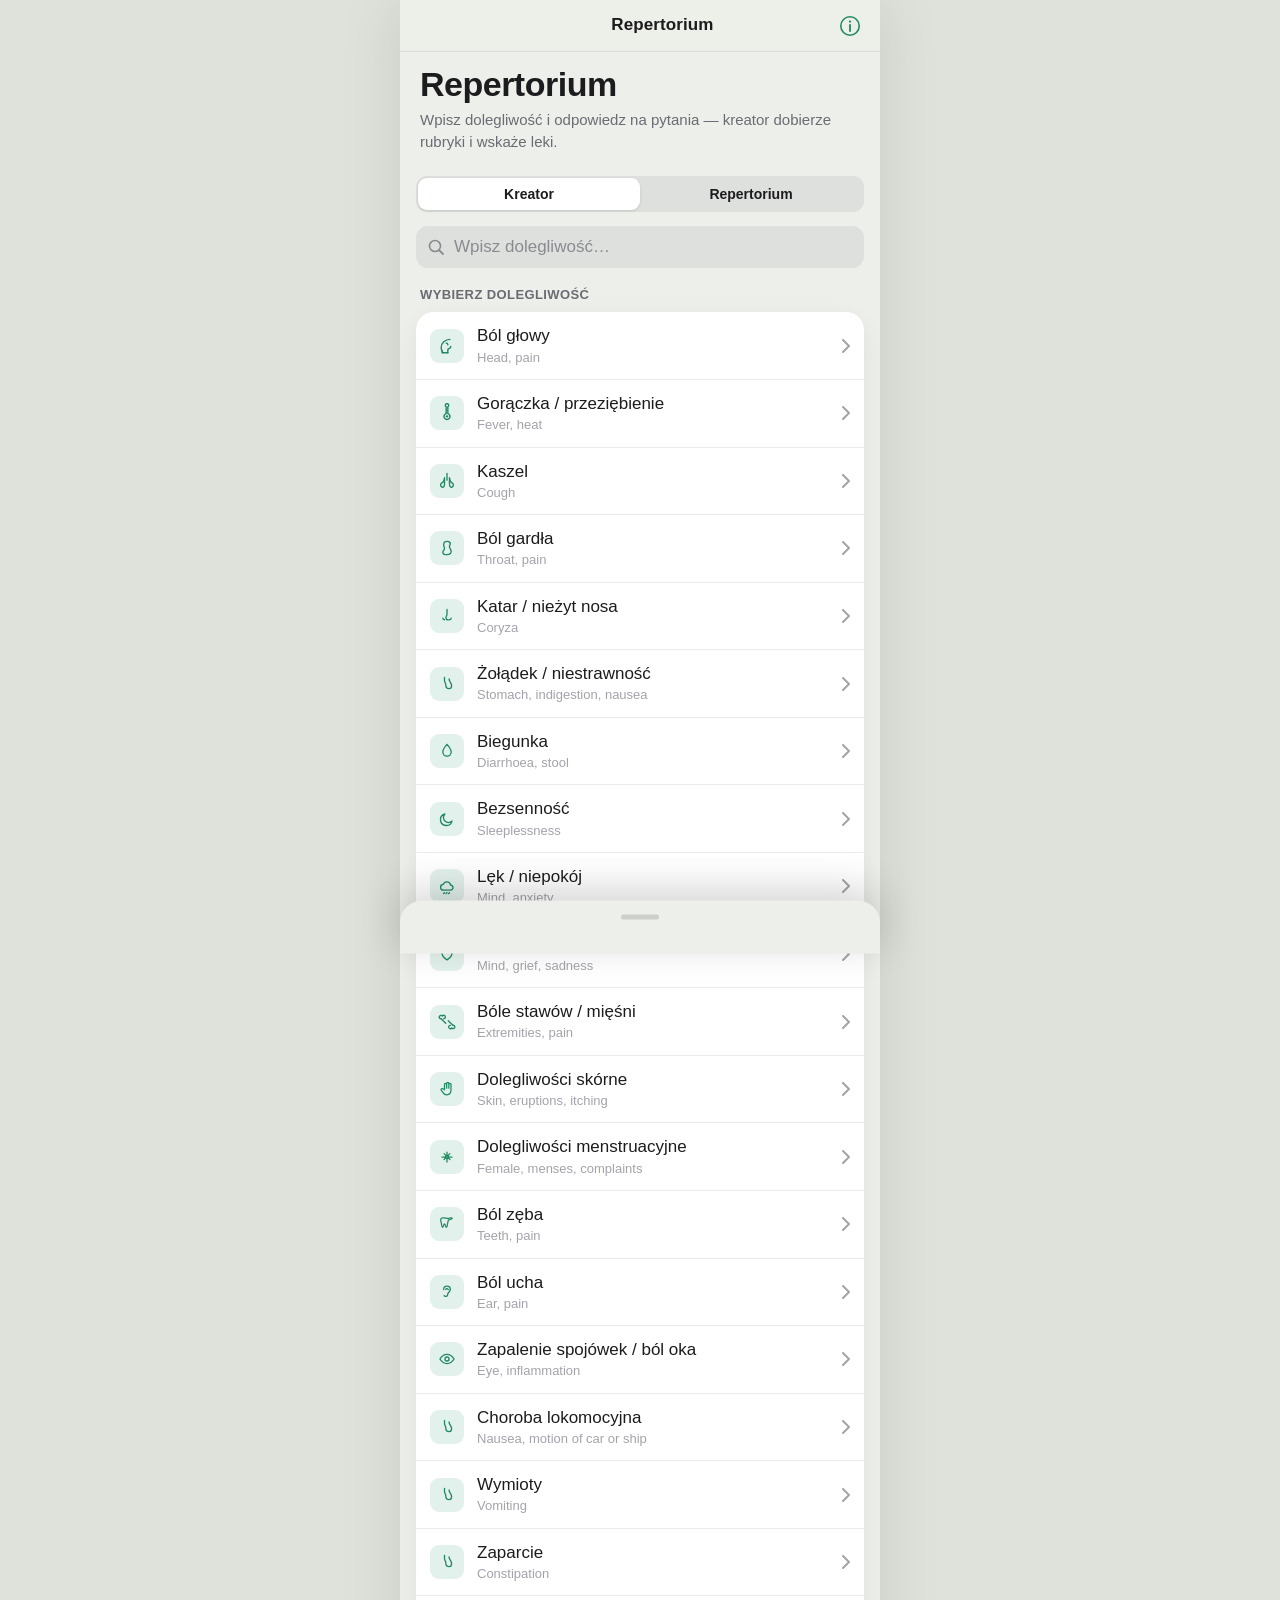
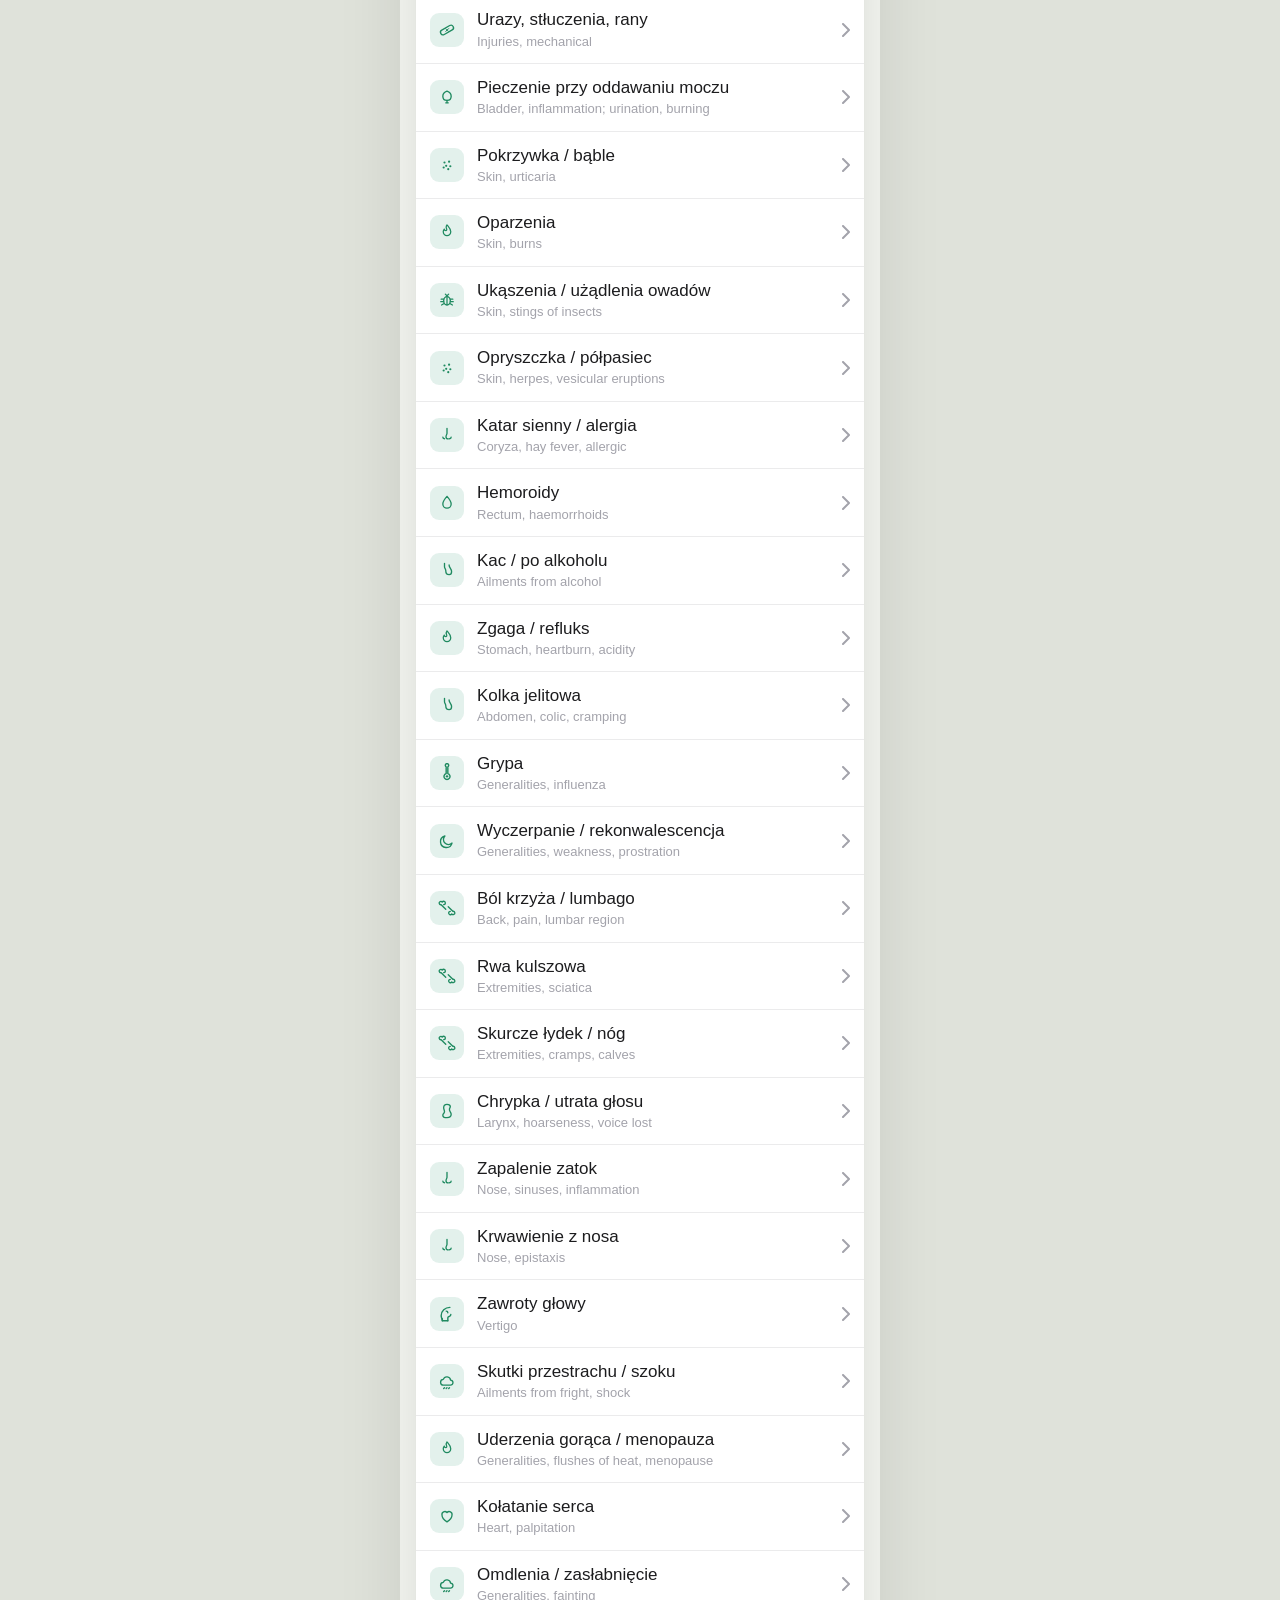
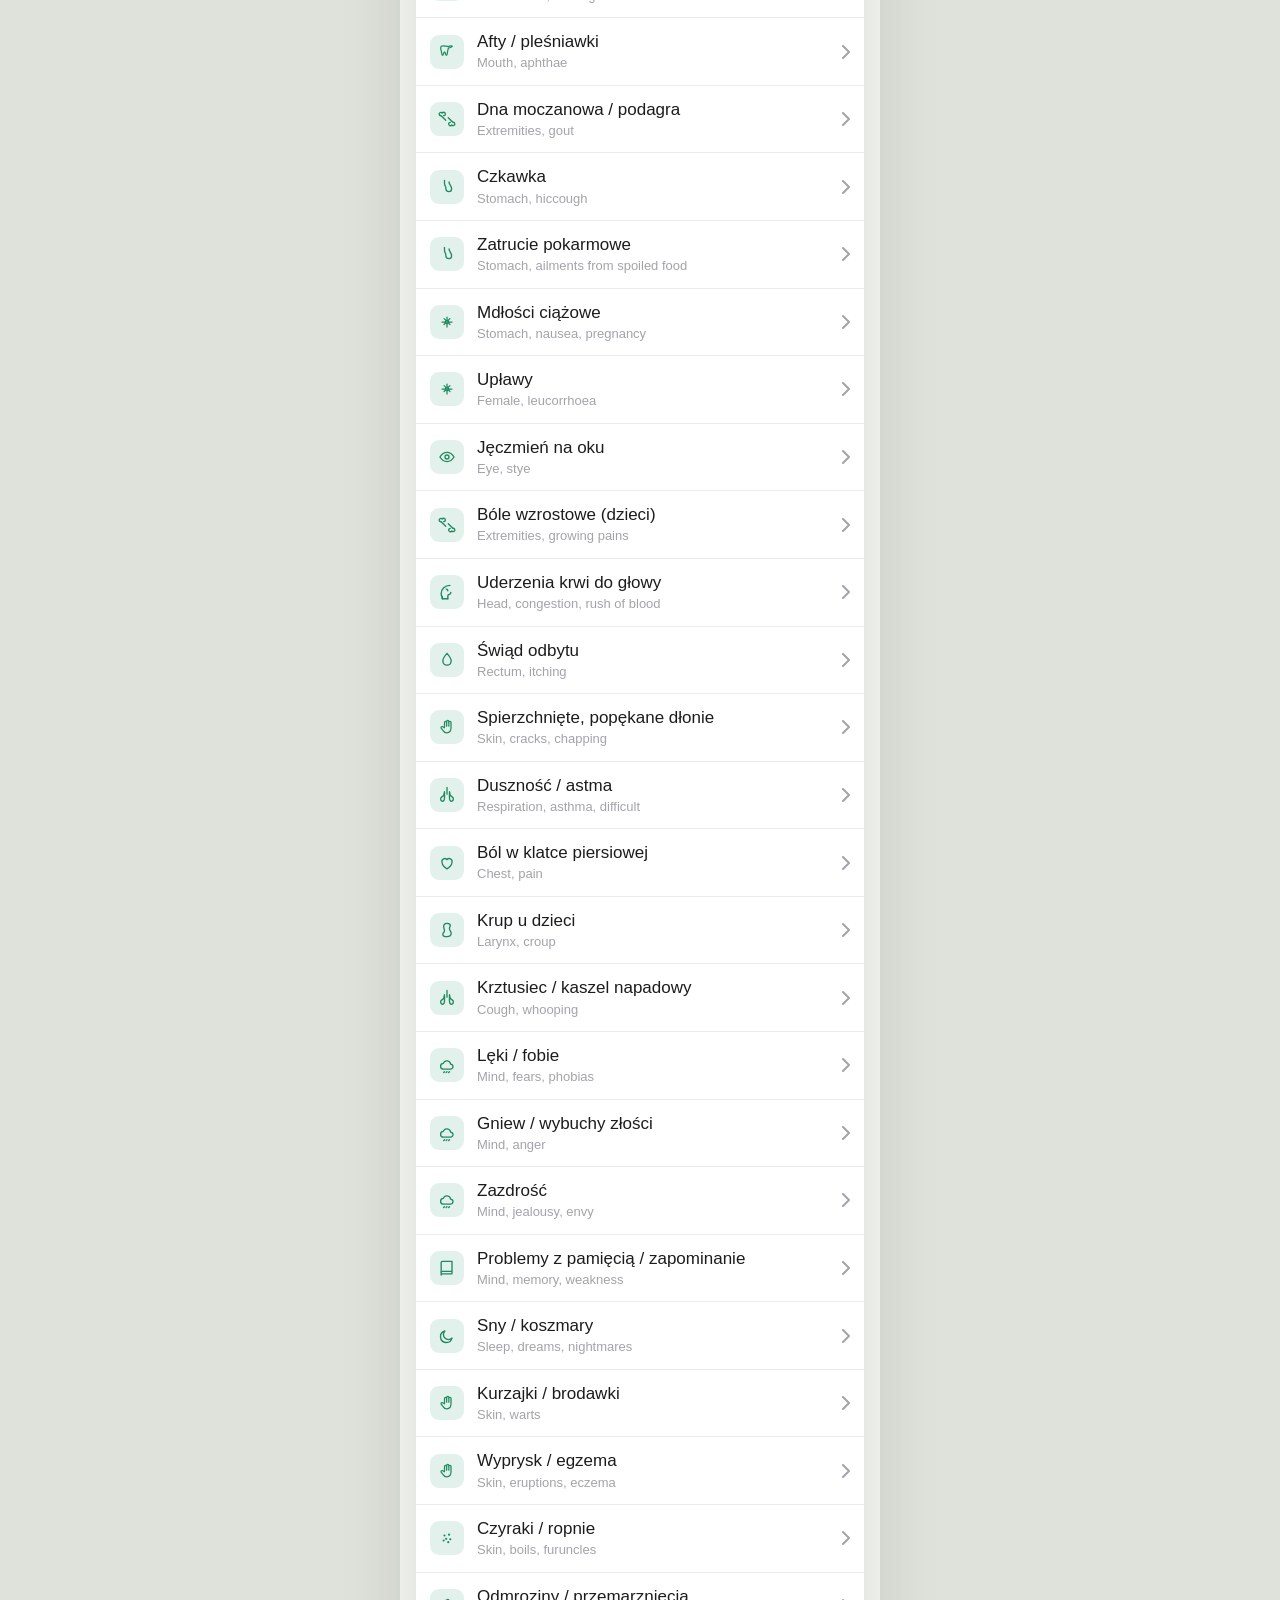
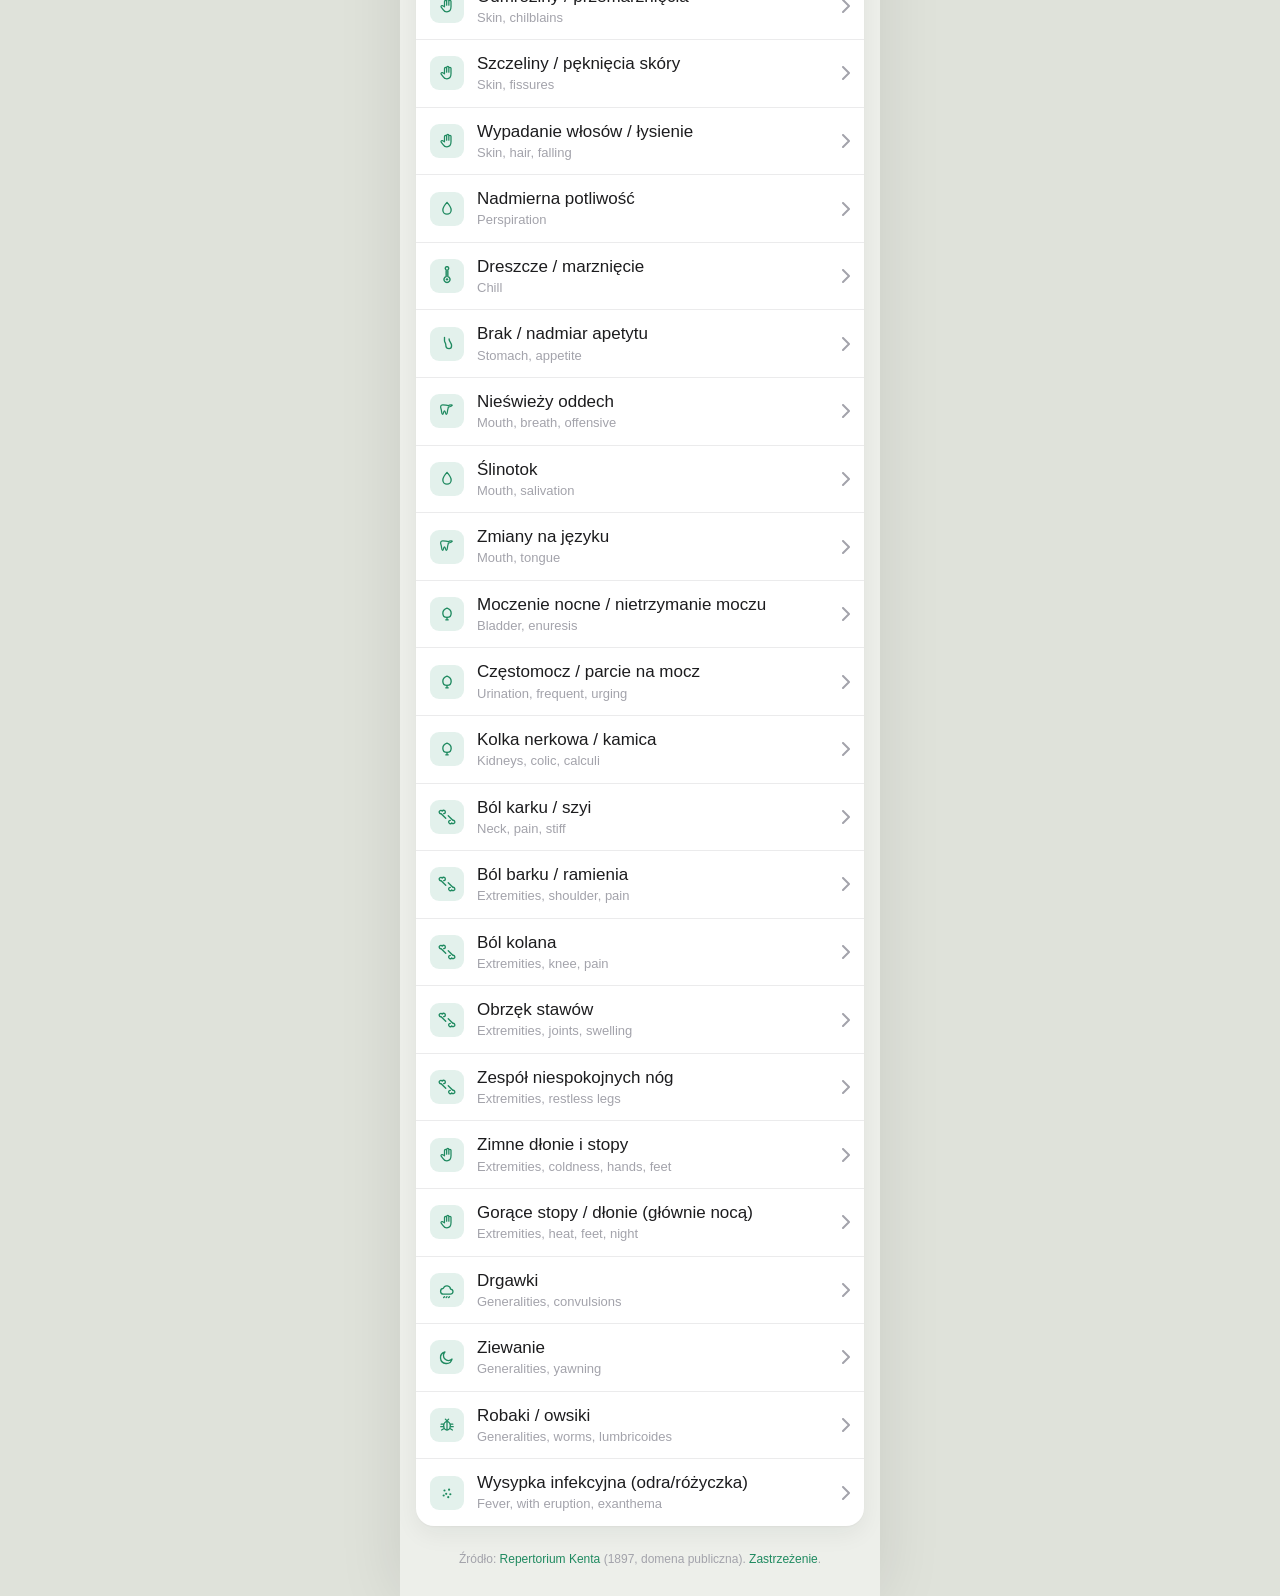
==== commit 68c60c1c: "Update index.html" ====
--- a/index.html
+++ b/index.html
@@ -112,7 +112,8 @@
   .btn-ghost{background:rgba(118,118,128,.12);color:var(--accent);flex:0 0 auto;padding-left:22px;padding-right:22px}
 
   /* sticky case button */
-  .casebar{position:sticky;bottom:0;margin:10px -16px 0;padding:10px 16px calc(14px + var(--safe-b));background:linear-gradient(to top,var(--bg) 72%,transparent)}
+  .casebar{position:fixed;left:0;right:0;bottom:0;max-width:480px;margin:0 auto;padding:10px 16px calc(12px + var(--safe-b));background:linear-gradient(to top,var(--bg) 82%,rgba(237,239,234,0));z-index:20}
+  .screen.has-case{padding-bottom:calc(96px + var(--safe-b))}
   .casebar button{width:100%;border:0;border-radius:14px;padding:15px;font-size:17px;font-weight:600;font-family:var(--ff);background:var(--accent);color:#fff;cursor:pointer;display:flex;align-items:center;justify-content:center;gap:8px}
   .casebar button:active{background:var(--accent-press)}
   .casebar .b{background:rgba(255,255,255,.25);border-radius:20px;padding:1px 9px;font-size:14px}
@@ -170,26 +171,6 @@
 
   .foot{margin-top:24px;text-align:center;color:var(--label3);font-size:12px;line-height:1.5}
   .foot a{color:var(--accent);text-decoration:none}
-
-  .alpha{font-size:13px;font-weight:800;color:var(--accent);letter-spacing:.08em;padding:14px 4px 6px}
-  .alpha:first-child{padding-top:2px}
-
-  /* tryb ciemny — grafit */
-  body.dark{
-    --bg:#16181c; --canvas:#0d0e10; --card:#1e2227;
-    --label:#f3f4f6; --label2:#aab0b8; --label3:#71777f;
-    --sep:rgba(255,255,255,.08); --sep2:rgba(255,255,255,.17);
-    --accent:#34c98a; --accent-press:#2bb079; --accent-tint:rgba(52,201,138,.16);
-    --g3:#34c98a; --g2:#5fae8b; --g1:#41544a;
-    --shadow:0 1px 2px rgba(0,0,0,.5),0 10px 30px rgba(0,0,0,.55);
-  }
-  body.dark .nav{background:rgba(22,24,28,.82)}
-  body.dark .seg{background:rgba(255,255,255,.07)}
-  body.dark .seg button.on{background:#2a2f37}
-  body.dark .search input{background:rgba(255,255,255,.07)}
-  body.dark .ring{background:#2a2f37}
-  body.dark .banner.demo{background:#2a2410}
-  body.dark .disc .warn{background:#2a1f10;border-color:#5a4520;color:#f0c890}
 </style>
 </head>
 <body>
@@ -200,9 +181,6 @@
       <span id="navleftlbl">Wstecz</span>
     </button>
     <div class="title" id="navtitle">Repertorium</div>
-    <button id="navtheme" class="right icnbtn" aria-label="Tryb jasny/ciemny" onclick="toggleTheme()">
-      <svg viewBox="0 0 22 22" width="20" height="20" fill="none"><path d="M18 13.5A7.5 7.5 0 1 1 9 4.2a5.8 5.8 0 0 0 9 9.3Z" stroke="currentColor" stroke-width="1.6" stroke-linejoin="round"/></svg>
-    </button>
     <button id="navright" class="right icnbtn" aria-label="Informacje" onclick="openDisclaimer()">
       <svg viewBox="0 0 22 22" width="22" height="22" fill="none"><circle cx="11" cy="11" r="9.2" stroke="currentColor" stroke-width="1.6"/><circle cx="11" cy="6.6" r="1.15" fill="currentColor"/><path d="M11 9.8v6.2" stroke="currentColor" stroke-width="1.8" stroke-linecap="round"/></svg>
     </button>
@@ -297,22 +275,72 @@
   Glon:["Glonoinum","Nitrogliceryna","Rozsadzające uderzenia krwi do głowy; gorzej od słońca i gorąca; silne pulsowanie."],
   Cina:["Cina","Cytwar","Dzieci z owsikami: drażliwość, świąd nosa i odbytu, zgrzytanie zębami."],
   Graph:["Graphites","Grafit","Pęknięcia skóry sączące lepki, miodowy płyn; wypryski w fałdach skórnych."],
-  Chel:["Chelidonium majus","Glistnik jaskółcze ziele","Dolegliwości wątroby i pęcherzyka; ból pod prawą łopatką; żółtawa cera; pragnienie gorących napojów."],
-  Iris:["Iris versicolor","Kosaciec różnobarwny","Migrena z aurą wzrokową, potem ból i kwaśne wymioty; gorzej w spoczynku."],
-  "Ant-c":["Antimonium crudum","Antymon surowy","Grube, miodowe strupy; język obłożony na biało; rozdrażnienie; skutki przejedzenia."],
-  Thuj:["Thuja occidentalis","Żywotnik zachodni","Brodawki i narośla; dolegliwości po szczepieniach; tłusta, spocona skóra."],
-  "Nit-ac":["Nitricum acidum","Kwas azotowy","Kłujące, drzazgowate bóle i pęknięcia na granicy skóry i błon; krwawiące brodawki; cuchnące wydzieliny."],
-  Agar:["Agaricus muscarius","Muchomor czerwony","Odmroziny ze świądem i pieczeniem; drgania i kłucia jak igiełkami lodu."],
-  Stram:["Stramonium","Bieluń dziędzierzawa","Lęki nocne, strach przed ciemnością i samotnością; gwałtowne, z widzeniami."],
-  "Ant-t":["Antimonium tartaricum","Winian antymonowo-potasowy","Głośne grzechotanie śluzu w piersi z trudnym odkrztuszaniem; osłabienie i senność."],
-  "Bar-c":["Baryta carbonica","Węglan baru","Nawracające zapalenia migdałków; nieśmiałość i powolny rozwój u dzieci; wrażliwość na zimno."],
-  Phyt:["Phytolacca decandra","Szkarłatka amerykańska","Twarde, bolesne gardło i migdałki; zapalenie piersi z twardymi guzami; latające bóle jak prąd."],
-  Zinc:["Zincum metallicum","Cynk metaliczny","Niespokojne, ciągle poruszane nogi; wyczerpanie nerwowe; drżenia i drgania."],
-  Anac:["Anacardium orientale","Nanercz wschodni","Kontaktowe zapalenie skóry z pęcherzykami i świądem; uczucie zatkania i słaba pamięć; ulga od jedzenia."],
-  "Nux-m":["Nux moschata","Gałka muszkatołowa","Ogromna suchość ust bez pragnienia; senność i skłonność do omdleń; wzdęcia."],
-  Aeth:["Aethusa cynapium","Blekot pospolity","Niemowlęta nietolerujące mleka: gwałtowne wymioty zsiadłego mleka, osłabienie i senność."],
-  Samb:["Sambucus nigra","Bez czarny","Niemowlę budzi się z nagłą dusznością i zatkanym, suchym nosem blokującym ssanie; obfite poty przy zasypianiu."],
-  Iod:["Iodum","Jod","Chudnięcie mimo wilczego apetytu; niepokój, gorąco, przyspieszone bicie serca; pogorszenie w spoczynku i cieple."]
+
+  // — leki dodane z repertorium Kenta (rozszerzenie bazy) —
+  "Ant-t":["Antimonium tartaricum","Antymon winny","Mokry, rzężący kaszel z trudnym odkrztuszaniem; osłabienie, senność, zimne poty. Gorzej w cieple i od leżenia."],
+  "Ant-c":["Antimonium crudum","Antymon siarkowy","Pokryty białym nalotem język; dolegliwości od kąpieli słonecznych i przejedzenia; drażliwość."],
+  Agar:["Agaricus muscarius","Muchomor czerwony","Drgawki, drżenia, tiki; swędzenie skóry jak po lodzie; gorzej w zimnie i przed burzą."],
+  Agn:["Agnus castus","Prawy czystek","Osłabienie, zimność, brak pożądania; smutek i obawa choroby; ziębnięcie."],
+  "Am-c":["Ammonium carbonicum","Węglan amonu","Duszność w ciepłym pokoju o 3 nad ranem; zatkany nos w nocy; ziębnięcie, krwawienia."],
+  Ambr:["Ambra grisea","Szara ambra","Nieśmiałość, zawstydzanie; duszność i kaszel w towarzystwie; dolegliwości wieku podeszłego."],
+  Anac:["Anacardium orientale","Nerkowiec wschodni","Podwójna wola, wewnętrzny konflikt; nagłe utraty pamięci; ból poprawia się od jedzenia."],
+  "Arg-m":["Argentum metallicum","Srebro metaliczne","Chrypka mówców i śpiewaków; bóle stawów jak od przemęczenia; gorzej w cieple."],
+  "Ars-i":["Arsenicum iodatum","Jodek arsenu","Uporczywy katar z drażniącą wydzieliną; gorączka z nocnymi potami; chudnięcie."],
+  Asar:["Asarum europaeum","Kopytnik pospolity","Nadwrażliwość nerwowa; hałas i zimno nie do zniesienia; biegunka podróżna; drżenia."],
+  Aur:["Aurum metallicum","Złoto metaliczne","Głęboki smutek, poczucie winy, skłonność samobójcza; bóle głowy i kości; przekrwienie."],
+  "Aur-m":["Aurum muriaticum","Chlorek złota","Uczucie opadania narządów miednicy; bóle podbrzusza i kości miednicy."],
+  Bap:["Baptisia tinctoria","Baptysja","Gorączka tyfoidalna; zlewające się objawy, ciemnoczerwona twarz, ciężki oddech, splątanie."],
+  "Bar-c":["Baryta carbonica","Węglan baru","Powolność umysłowa i fizyczna; nieśmiałe dzieci, powiększone migdałki; starcy z osłabieniem."],
+  "Bell-p":["Bellis perennis","Stokrotka","Urazy głębokie (mięśnie, tkanka tłuszczowa), stłuczenia piersi i miednicy; gorzej od zimnej wody."],
+  Bov:["Bovista","Purchawka","Skłonność do krwawień, łatwe siniaki; obfite, wczesne miesiączki; konfuzja."],
+  Brom:["Bromium","Brom","Zatkany nos u dziecka, sucha skóra; gruczolaki; duszność lepsza nad morzem; gorzej w cieple."],
+  Bufo:["Bufo rana","Ropucha pchnąca","Drgawki z bólu; dolegliwości skórne; pragnienie samotności; opóźnienie rozwoju."],
+  Calad:["Caladium seguinum","Dzielżan","Astma z ruchem; swędzenie; nałóg tytoniowy; osłabienie z podnieceniem."],
+  "Calc-s":["Calcarea sulphurica","Siarczan wapnia","Ropienie; rany otwierające się i trudno gojące; gorączka z żółtą wydzieliną; gorzej od mycia."],
+  "Cann-i":["Cannabis indica","Konopie indyjskie","Uczucie rozciągnięcia czasu; euforia, lęki; zaburzenia percepcji."],
+  Caps:["Capsicum annuum","Papryka roczna","Pieczenie jak pieprz; tęsknota za domem; bóle z ziewaniem; gorzej w zimnie i wietrze."],
+  "Carb-an":["Carbo animalis","Węgiel zwierzęcy","Ziębnięcie, osłabienie, sinica; pęcherzyki i owrzodzenia; gorzej na zimnym powietrzu."],
+  Cic:["Cicuta virosa","Szalej jadowity","Drgawki ze sztywnymi mięśniami i odchyloną głową; urazy głowy; trądzik i pryszcze."],
+  Cimic:["Cimicifuga racemosa","Pluskwica groniasta","Mroczne nastroje, bóle strzelające w dół; bóle miednicy i miesiączkowe; sztywność karku."],
+  Cinnb:["Cinnabaris","Cynobar","Ból przechodzący z jednego nozdrza do drugiego; jęczmienie i gradówki; krwawienia z nosa."],
+  Clem:["Clematis erecta","Powojnik","Skurczowe parcie na mocz z poczuciem zwężenia; powiększone węzły; wysypki ziębiące."],
+  "Coc-c":["Coccus cacti","Grzew czerwcowy","Kaszel z obfitym, ciągnącym się białym odkrztuszaniem; gorzej w cieple, lepiej na zimnym powietrzu."],
+  Croc:["Crocus sativus","Szafran uprawny","Krwawienia czarną, ciągnącą się krwią; skoki nastroju, śmiech i płacz; uczucie skakania serca."],
+  "Crot-t":["Croton tiglium","Kroton","Gwałtowna biegunka po piciu; wysypki z silnym swędzeniem; pęcherzyki; gorzej latem."],
+  Dig:["Digitalis purpurea","Naparstnica czerwona","Serce zwolnione i słabe; kołatanie z wychyleniem; sinica i duszność; gorzej od wstawania."],
+  "Fl-ac":["Fluoricum acidum","Kwas fluorowy","Gorąco, pragnienie zimnego; niszczenie kości i zębów; dolegliwości wieku podeszłego; popędliwość."],
+  Hydr:["Hydrastis canadensis","Złocień kanadyjski","Gęsta, żółta, ciągnąca się wydzielina; katar z zadrem w nosie; zaparcia; owrzodzenia."],
+  Hyos:["Hyoscyamus niger","Lulek czarny","Zazdrość i podejrzliwość; nieprzyzwoite zachowanie; tiki i drgawki; bezsenność."],
+  Iod:["Iodum","Jod","Chudnie mimo dużego apetytu; gorąco i niepokój; powiększenie tarczycy; gorzej w cieple, lepiej od ruchu."],
+  "Kali-c":["Kali carbonicum","Węglan potasu","Bóle pleców o 3 nad ranem; astma o 3; dreszcze; drażliwość; gorzej w chłodzie i wilgoci."],
+  "Kali-i":["Kali iodatum","Jodek potasu","Bóle głowy i zatok gorsze w cieple, lepsze na świeżym powietrzu; żółto-zielona wydzielina; niepokój."],
+  "Lac-c":["Lac caninum","Psie mleko","Ból przeskakuje z jednej strony na drugą (migdałki, piersi); gorączka z przeziębieniem; brak pewności."],
+  Laur:["Laurocerasus","Wawrzynek wilczełyko","Słabe tętno, zimne ciało, duszność; stan zapaści; bóle serca; gorzej od wysiłku."],
+  Lyss:["Lyssinum","Wścieklizna (nosode)","Skurcze gardła od połykania; lęk przed wodą; podniecenie i lęk; dolegliwości po ugryzieniu."],
+  "Mag-c":["Magnesia carbonica","Węglan magnezu","Duszność u dzieci; bóle prawej strony; biegunka latem; skurcze; gorzej w leżeniu."],
+  "Mag-m":["Magnesia muriatica","Chlorek magnezu","Bóle wątroby w leżeniu na prawym boku; zaparcia; milczący żal; niespokojne nogi."],
+  Med:["Medorrhinum","Medorrynum (nosode)","Duszność lepsza w leżeniu na brzuchu i nad morzem; zmienna pamięć; nocne bóle; lęk ciemności."],
+  "Mur-ac":["Muriaticum acidum","Kwas solny","Głębokie osłabienie, uczucie opadania; gorączka tyfoidalna; owrzodzenia; ziębnięcie."],
+  "Nat-c":["Natrum carbonicum","Węglan sodu","Duszność od wysiłku i słońca; bóle głowy od słońca; depresja letnia; gorzej od muzyki."],
+  "Nat-s":["Natrum sulphuricum","Siarczan sodu","Duszność i objawy gorsze w wilgoci i po urazie głowy; astma o 4–5 nad ranem; żółć; smutek."],
+  "Nit-ac":["Nitricum acidum","Kwas azotowy","Szczeliny i pęknięcia; ból jak od drzazgi; szczypiące biegunki; świąd; rozpaczliwy pesymizm."],
+  Phyt:["Phytolacca decandra","Smoczkowiec amerykański","Ból gardła promienisty do uszu; ciemnoczerwone migdałki; jęczmienie; zapalenie piersi; guzkowaty język."],
+  Plat:["Platinum metallicum","Platyna","Zimność, wyniosłość, pogarda; drętwienie; bóle narządów płciowych; gorzej od dotyku."],
+  Plb:["Plumbum metallicum","Ołów metaliczny","Bóle kurczowe z opadaniem; zaparcie twardym, owczym stolcem; zanik mięśni; bóle brzucha."],
+  Psor:["Psorinum","Psoryna (nosode)","Ziębnięcie i brak sił; zimny oddech; świąd gorszy od ciepła łóżka; nawracające infekcje; pesymizm."],
+  Samb:["Sambucus nigra","Bez czarny","Duszność u dziecka: zatrzymanie oddechu w nocy, budzi się, nie może złapać tchu; sucha skóra."],
+  Sec:["Secale cornutum","Sporysz","Ziębnięcie mimo braku chęci okrycia; krwawienia ciemną krwią; skurcze; gorzej od ciepła, lepiej od zimna."],
+  Seneg:["Senega","Senega","Duszność starszych z mokrym odkrztuszaniem; bóle w klatce pod żebrami; kaszel z popuszczaniem moczu."],
+  Stram:["Stramonium","Bieluń dziędzierzawa","Strach, lęk ciemności i samotności; widzenia; gwałtowność; pragnienie światła i towarzystwa."],
+  Stann:["Stannum metallicum","Cyna metaliczna","Osłabienie klatki; kaszel z bólem głowy; kołatanie i ból serca; gorzej od mówienia."],
+  Tell:["Tellurium","Tellur metaliczny","Owrzodzenia i wydzielina o zapachu czosnku; bóle nerwowe po półpaścu; dolegliwości uszu."],
+  Thuj:["Thuja occidentalis","Żywotnik zachodni","Brodawki i skórne narośla; ból jak od drzazgi; zapach cebuli; ukrywanie, urojenia; szczeliny."],
+  Tub:["Tuberculinum","Tuberkulina (nosode)","Zmienia leki, które nie działają; pragnienie zimnego, niepokój, chęć podróży; słabe kości; gorąco."],
+  Valer:["Valeriana officinalis","Waleriana lekarska","Nadwrażliwość, lęk, bezsenność z gonitwą myśli; bóle skaczące; gorzej od stania, lepiej od ruchu."],
+  Zinc:["Zincum metallicum","Cynk metaliczny","Niespokojne nogi, drżenia, mrużenie; dolegliwości po chorobach; bóle głowy od wrzasku; niepokój."],
+  Camph:["Camphora","Kamfora","Nagłe ziębnięcie i zapaść; zimno, osłabienie, sinica; duszność lepsza od zimnego powietrza; gwałtowne ostre stany."],
+  Chel:["Chelidonium majus","Glistnik jaskółcze ziele","Ból prawego barku i wątroby; żółtaczka; język z odbitkami; gorzki smak; zaparcie; gorzej po jedzeniu i od dotyku."],
+  Tarent:["Tarentula hispanica","Tarantula hiszpańska","Niespokojne nogi, musi ciągle się ruszać; gwałtowność i podniecenie; gorzej od muzyki; tiki; świąd skóry."]
 };
 
 const RUB = {
@@ -649,751 +677,236 @@
   chapped_petr:["Skóra — głębokie pęknięcia, gorzej zimą","Skin, deep cracks, worse winter",{Petr:3}],
   chapped_graph:["Pęknięcia sączące lepki, miodowy płyn","Skin, cracks oozing sticky fluid",{Graph:3}],
 
-  // — biegunka u dzieci / ząbkowanie —
-  childdiarr:["Biegunka u dzieci / przy ząbkowaniu","Diarrhoea, children, dentition",{Cham:3,Calc:3,Podo:3,Cina:2,Sulph:2,Merc:2,"Mag-phos":2,Ip:2}],
-  childd_cham:["Biegunka zielona, posiekana, przy ząbkowaniu; drażliwość","Diarrhoea, dentition, green, irritable",{Cham:3,"Mag-phos":2}],
-  childd_podo:["Biegunka chlustająca, obfita, poranna","Diarrhoea, gushing, profuse, morning",{Podo:3,Sulph:2}],
-  childd_calc:["Biegunka kwaśna, poty głowy","Diarrhoea, sour, sweaty head",{Calc:3}],
-  // — kolka nerkowa —
-  renalcolic:["Kolka nerkowa","Kidney, renal colic",{Berb:3,Coloc:3,Lyc:3,Canth:2,"Nux-v":2,"Mag-phos":2,Bell:2}],
-  renal_berb:["Kolka nerkowa — ból promieniujący w dół","Renal colic, pain radiating downward",{Berb:3,Lyc:2}],
-  renal_coloc:["Kolka nerkowa — ulga od ciepła i ucisku","Renal colic, better warmth and pressure",{Coloc:3,"Mag-phos":2}],
-  renal_lyc:["Kolka nerkowa prawostronna, czerwony osad w moczu","Renal colic, right, red sandy sediment",{Lyc:3}],
-  // — kolka żółciowa / wątroba —
-  gallcolic:["Kolka żółciowa / dolegliwości wątroby","Liver, gallstone colic",{Chel:3,Lyc:3,Coloc:2,"Nux-v":2,Bry:2,Berb:2,"Mag-phos":2}],
-  gall_chel:["Wątroba — ból pod prawą łopatką, żółtawa cera","Liver, pain under right scapula",{Chel:3}],
-  gall_lyc:["Wątroba — wzdęcia, pełność, prawa strona","Liver, flatulence, fullness, right",{Lyc:3,"Nux-v":2}],
-  // — migrena —
-  migraine:["Migrena (z aurą)","Head, migraine",{Iris:3,Sang:3,"Nat-m":3,Gels:2,Bell:2,Bry:2,Sep:2}],
-  migraine_aura:["Migrena z aurą wzrokową, potem wymioty","Migraine, visual aura, then vomiting",{Iris:3,"Nat-m":2,Gels:2}],
-  migraine_sang:["Migrena prawostronna, narasta i opada ze słońcem","Migraine, right, sun, periodic",{Sang:3}],
-  migraine_natm:["Migrena jak młotki, gorzej od światła i ruchu","Migraine, hammering, worse light, motion",{"Nat-m":3,Bell:2,Bry:2}],
-  // — nerwoból twarzy —
-  neuralgia:["Nerwoból twarzy / trójdzielny","Face, neuralgia",{"Mag-phos":3,Spig:3,Coloc:2,Bell:2,Acon:2,Cham:2}],
-  neuralgia_magp:["Nerwoból — lepiej od ciepła i ucisku","Neuralgia, better warmth, pressure",{"Mag-phos":3,Coloc:2}],
-  neuralgia_spig:["Nerwoból lewostronny, gorzej od dotyku i ruchu","Neuralgia, left, worse touch, motion",{Spig:3}],
-  neuralgia_acon:["Nerwoból nagły, gwałtowny, po zimnym wietrze","Neuralgia, sudden, after cold wind",{Acon:2,Bell:2,Cham:2}],
-  // — liszajec —
-  impetigo:["Liszajec / sączące strupy","Skin, impetigo",{"Ant-c":3,Graph:3,Merc:2,"Rhus-t":2,Sulph:2}],
-  impetigo_antc:["Liszajec — grube, miodowo-żółte strupy","Impetigo, thick honey crusts",{"Ant-c":3,Graph:2}],
-  // — grzybica —
-  ringworm:["Grzybica skóry / swędzące kręgi","Skin, ringworm, fungus",{Sep:3,Sulph:3,"Nat-m":2,Calc:2,Dulc:2,"Rhus-t":2}],
-  ringworm_sep:["Grzybica — okrągłe, łuszczące się kręgi","Ringworm, circular, scaly patches",{Sep:3,"Nat-m":2}],
-  ringworm_dulc:["Grzybica gorsza w wilgoci / po zmianie pogody","Ringworm, worse damp weather",{Dulc:3,"Rhus-t":2}],
-  // — brodawki —
-  warts:["Brodawki","Skin, warts",{Thuj:3,"Nit-ac":3,Caust:3,"Ant-c":2,Dulc:2,Calc:2,Sulph:2}],
-  warts_thuj:["Brodawki mnogie, kalafiorowate; po szczepieniu","Warts, many, cauliflower, fig-like",{Thuj:3}],
-  warts_caust:["Brodawki duże, twarde, na palcach i twarzy","Warts, large, hard, fingertips, face",{Caust:3}],
-  warts_nitac:["Brodawki krwawiące, kłujące jak drzazgi","Warts, bleeding, splinter pain",{"Nit-ac":3}],
-  warts_antc:["Brodawki twarde, rogowe","Warts, horny, hard",{"Ant-c":3}],
-  // — trądzik —
-  acne:["Trądzik","Face, acne, pimples",{Sulph:3,Hep:3,Sil:3,Puls:2,Bell:2,Calc:2,"Nat-m":2,"Ant-c":2}],
-  acne_hep:["Trądzik ropny, bolesny, wrażliwy na dotyk","Acne, pustular, painful, sensitive",{Hep:3,Sil:2}],
-  acne_puls:["Trądzik gorszy przy miesiączce","Acne, worse at menses",{Puls:3,"Nat-m":2,Sep:2}],
-  acne_sulph:["Trądzik, tłusta skóra, gorzej od mycia","Acne, oily skin, worse washing",{Sulph:3}],
-  // — odmroziny —
-  chilblains:["Odmroziny / odmrożenia","Skin, chilblains",{Agar:3,Petr:3,Puls:2,Sulph:2,"Rhus-t":2,"Nit-ac":2}],
-  chilbl_agar:["Odmroziny — świąd i pieczenie, gorzej od ciepła","Chilblains, itching, burning, worse warmth",{Agar:3}],
-  chilbl_puls:["Odmroziny — sine, obrzęknięte palce","Chilblains, bluish, swollen",{Puls:2,Agar:2}],
-  // — udar cieplny —
-  sunstroke:["Udar cieplny / przegrzanie","Head, sunstroke, heat exhaustion",{Glon:3,Bell:3,Gels:2,Lach:2}],
-  sun_gels:["Przegrzanie — osłabienie, ociężałość, drżenie","Heat exhaustion, dullness, weakness",{Gels:3}],
-  // — koszmary nocne —
-  nightmares:["Koszmary / lęki nocne (dzieci)","Sleep, night terrors, nightmares",{Stram:3,Cina:2,Calc:2,Acon:2,Bell:2}],
-  night_stram:["Lęk nocny — strach przed ciemnością i samotnością","Night terrors, fear of dark, alone",{Stram:3}],
-  night_bell:["Zrywa się przerażony, nie poznaje otoczenia","Night terrors, starting, not recognizing",{Bell:2,Stram:2,Calc:2}],
-  // — moczenie nocne —
-  bedwetting:["Moczenie nocne (enureza)","Bladder, enuresis nocturna",{Caust:3,Sep:3,Kreos:3,Puls:2,Bell:2,Cina:2,Sil:2}],
-  bedwet_caust:["Moczenie przy kaszlu / śmiechu / kichaniu","Enuresis, on coughing, laughing, sneezing",{Caust:3}],
-  bedwet_kreos:["Moczenie w pierwszym, głębokim śnie; trudno dobudzić","Enuresis, first sleep, hard to wake",{Kreos:3,Sep:2}],
-  bedwet_puls:["Moczenie nawykowe, dziecko płaczliwe / zmienne","Enuresis, weepy child",{Puls:2,Sep:2}],
-  // — zapalenie oskrzeli —
-  bronchitis:["Ostre zapalenie oskrzeli","Chest, bronchitis",{Bry:3,Phos:3,"Ant-t":3,Ip:2,Hep:2,Puls:2,"Kali-bi":2,Sulph:2}],
-  bronch_antt:["Oskrzela — grzechotanie śluzu, trudne odkrztuszanie, senność","Bronchitis, rattling mucus, hard to expectorate",{"Ant-t":3,Ip:2}],
-  bronch_bry:["Oskrzela — suchy, bolesny kaszel, gorzej od ruchu","Bronchitis, dry painful cough, worse motion",{Bry:3}],
-  bronch_phos:["Oskrzela — pieczenie w klatce, pragnienie zimnej wody","Bronchitis, burning chest, thirst cold",{Phos:3}],
-  bronch_kalibi:["Oskrzela — gęsta, ciągnąca się wydzielina","Bronchitis, tough stringy mucus",{"Kali-bi":3}],
-  // — krup —
-  croup:["Krup / szczekający kaszel u dziecka","Larynx, croup",{Acon:3,Spong:3,Hep:3,Dros:2,"Ferr-p":2}],
-  croup_acon:["Krup nagły, o północy, po zimnym wietrze","Croup, sudden, midnight, after cold wind",{Acon:3,Spong:2}],
-  croup_spong:["Krup suchy, jak piła w desce; gorzej przed północą","Croup, dry, sawing, before midnight",{Spong:3}],
-  croup_hep:["Krup późny, luźny, grzechoczący; wrażliwy na zimno","Croup, later, loose, rattling",{Hep:3}],
-
-  // — astma —
-  asthma:["Astma / duszność świszcząca","Respiration, asthmatic",{Ars:3,Ip:3,Spong:2,"Ant-t":2,"Nux-v":2,"Carb-v":2,Puls:2}],
-  asthma_ars:["Astma — gorzej koło północy, niepokój, lepiej siedząc pochylony","Asthma, after midnight, restless, better sitting up",{Ars:3}],
-  asthma_ip:["Astma — świszczący, duszący kaszel z mdłościami","Asthma, with nausea, suffocative",{Ip:3,"Ant-t":2}],
-  asthma_nux:["Astma — po przejedzeniu / używkach, skurcz, rano","Asthma, after excess, spasmodic, morning",{"Nux-v":3}],
-  // — krztusiec —
-  whoopingcough:["Krztusiec / koklusz","Cough, whooping",{Dros:3,Cupr:3,Ip:2,"Mag-phos":2,Bell:2}],
-  whoop_dros:["Krztusiec — gwałtowne napady, gorzej po położeniu","Whooping cough, violent, worse lying",{Dros:3}],
-  whoop_cupr:["Krztusiec — napad ze sztywnością/sinieniem, ulga od łyku wody","Whooping cough, spasmodic, blue, better sip water",{Cupr:3}],
-  whoop_ip:["Krztusiec — z mdłościami i wymiotami, czysty język","Whooping cough, with nausea, vomiting",{Ip:3}],
-  // — zapalenie migdałków —
-  tonsillitis:["Zapalenie migdałków / ropień","Throat, tonsils, inflammation",{Bell:3,Merc:3,Hep:3,Lyc:2,Lach:2,"Bar-c":2}],
-  tons_bell:["Migdałki — nagłe, jaskrawoczerwone, gorące; gorzej prawa","Tonsillitis, sudden, bright red, right",{Bell:3}],
-  tons_merc:["Migdałki — ślinotok, cuchnący oddech, ropne naloty","Tonsillitis, salivation, foul, pus",{Merc:3,Hep:2}],
-  tons_lach:["Migdałki — zaczyna lewa strona, gorzej przy pustym przełykaniu","Tonsillitis, left, worse empty swallowing",{Lach:3}],
-  tons_barc:["Migdałki — nawracające u dzieci, gorzej od zimna","Tonsillitis, recurrent, children",{"Bar-c":3}],
-  // — szumy uszne —
-  tinnitus:["Szumy uszne","Ear, noises, tinnitus",{Chin:3,"Carb-v":2,Sulph:2,Caust:2,Petr:2,Puls:2}],
-  tinn_chin:["Szumy po utracie płynów / osłabieniu","Tinnitus, after loss of fluids, weakness",{Chin:3}],
-  tinn_carb:["Szumy z przytępieniem słuchu, po przeziębieniu","Tinnitus, with hardness of hearing",{"Carb-v":2,Petr:2,Caust:2}],
-  tinn_puls:["Szumy z uczuciem zatkanego ucha","Tinnitus, ear stopped sensation",{Puls:2,Sulph:2}],
-  // — zmęczenie oczu —
-  eyestrain:["Zmęczenie oczu / przemęczenie wzroku","Eye, strain, asthenopia",{Ruta:3,"Nat-m":2,"Arg-n":2,Euphr:2,Gels:2}],
-  eyestrain_ruta:["Oczy — przemęczenie od pracy z bliska, pieczenie","Eyes, strain from close work, burning",{Ruta:3}],
-  eyestrain_natm:["Oczy — litery zlewają się, ból przy czytaniu","Eyes, letters run together, reading",{"Nat-m":3,Ruta:2}],
-  eyestrain_gels:["Wzrok — zamglony, podwójny, ciężkie powieki","Vision, blurred, double, heavy lids",{Gels:3}],
-  // — robaki —
-  worms:["Robaczyca / owsiki","Generalities, worms",{Cina:3,Spig:2,Sulph:2,"Nat-m":2,Calc:2}],
-  worms_cina:["Robaki — drażliwość, świąd nosa, zgrzytanie zębami","Worms, irritable, itching nose, grinding teeth",{Cina:3}],
-  worms_spig:["Robaki — z biciem serca i bólem wokół pępka","Worms, with palpitation, navel pain",{Spig:3}],
-  // — ząbkowanie (osobno) —
-  teeth_cham:["Ząbkowanie — jeden policzek czerwony, nieukojone, lepiej noszone","Dentition, one cheek red, better carried",{Cham:3}],
-  teeth_calc:["Ząbkowanie późne, poty głowy, wiotkość","Dentition, late, sweaty head",{Calc:3}],
-  teeth_diarr:["Ząbkowanie z zieloną biegunką","Dentition, with green diarrhoea",{Cham:3,"Mag-phos":2}],
-  // — brak apetytu —
-  appetiteloss:["Brak apetytu","Stomach, appetite wanting",{Chin:2,Lyc:2,Ign:2,"Nat-m":2,Calc:2,Puls:2,"Nux-v":2}],
-  appet_chin:["Brak apetytu po chorobie / utracie sił","Appetite, lost, after illness",{Chin:3,"Nat-m":2}],
-  appet_lyc:["Sytość po kilku kęsach, wzdęcia","Appetite, easy satiety, bloating",{Lyc:3}],
-  appet_ign:["Brak apetytu z żalu / zdenerwowania","Appetite, lost from grief",{Ign:3,"Nat-m":2}],
+  // ================ ROZSZERZENIE Z REPERTORIUM KENTA ================
+  // — duszność / astma —
+  asthma:["Duszność / astma","Respiration, asthma, difficult",{Ars:3,"Nat-s":3,Samb:3,Med:3,"Ant-t":3,Ip:3,"Kali-c":2,"Nux-v":2,Puls:2,Spong:2,"Am-c":2,Lach:2,Seneg:2}],
+  asthma_night:["Duszność gorsza w nocy / o 3 nad ranem","Asthma, night, 3 a.m.",{"Kali-c":3,Samb:3,Ars:3,"Nat-s":2,Med:2,Lach:2,"Am-c":2}],
+  asthma_cold:["Duszność gorsza od zimna / wiatru","Asthma, worse cold, wind",{Ars:3,"Nux-v":2,Spong:2,Acon:2,"Am-c":2,Hep:2}],
+  asthma_warm:["Duszność gorsza w cieple / w ciepłym pokoju","Asthma, worse warm room",{Samb:3,"Nux-v":2,Puls:2,"Am-c":2,Lach:2}],
+  asthma_bend:["Duszność lepsza od zgięcia / siedzenia pochylonym","Asthma, better bending forward",{Ars:2,"Kali-c":2,Med:2,"Nat-s":2}],
+  asthma_mucus:["Duszność z mokrym, rzężącym odkrztuszaniem","Asthma, with rattling mucus",{"Ant-t":3,Ip:2,Seneg:2,Stann:2,"Kali-c":2}],
+  asthma_openair:["Duszność lepsza na świeżym powietrzu / nad morzem","Asthma, better open air, seaside",{Brom:2,Med:2,Puls:2,"Nat-s":2,Seneg:2}],
+  asthma_suppr:["Astma po zatrzymanej wysypce / katarze","Asthma, after suppressed eruption, coryza",{Psor:3,Sulph:2,Thuj:2,Dulc:2,"Nat-s":2}],
+  // — ból w klatce piersiowej —
+  chestpain:["Ból w klatce piersiowej","Chest, pain",{Bry:3,Arn:3,"Rhus-t":3,Spig:2,Cact:2,Phos:2,Spong:2,"Ran-b":2,Stann:2,"Nat-m":2}],
+  chest_heart:["Ból serca / klatki z kołataniem","Chest, heart, pain, palpitation",{Cact:3,Spig:3,Arn:2,Phos:2,Lach:2,Dig:2,Stann:2,"Nat-m":2}],
+  chest_stitch:["Kłujący ból klatki","Chest, stitching pain",{Bry:3,"Ran-b":3,Spig:2,"Rhus-t":2,Phos:2,Spong:2,"Nat-m":2}],
+  chest_motion:["Ból klatki gorszy od ruchu / wdechu","Chest, pain, worse motion, inspiration",{Bry:3,Spig:2,"Rhus-t":2,"Ran-b":2,"Nat-m":2}],
+  chest_pressure:["Uczucie ucisku / ciężaru w klatce","Chest, pressure, weight",{Cact:3,Stann:2,Arn:2,Spong:2,Phos:2}],
+  chest_anger:["Ból klatki po gniewie / emocjach","Chest, pain, after anger, emotion",{Cact:2,Spig:2,Staph:2,Hyos:1}],
+
+  // — krup / zapalenie krtani u dziecka —
+  croup:["Krup / zapalenie krtani u dziecka","Larynx, croup",{Acon:3,Spong:3,Hep:3,Bell:3,"Ferr-p":3,Phos:2,Samb:2,Brom:2}],
+  croup_dry:["Krup suchy, szczekający, po północy","Croup, dry, barking, after midnight",{Spong:3,Acon:3,Hep:2,Bell:2}],
+  croup_membr:["Krup z błonami / trudnym oddychaniem","Croup, membranous",{Brom:3,Phos:2,"Kali-bi":2,Hep:2}],
+  croup_cold:["Krup po zimnym, suchym wietrze","Croup, after cold dry wind",{Acon:3,Hep:2,Spong:2,Bell:2}],
+  croup_warm:["Krup lepszy od ciepła / ciepłych napojów","Croup, better warm drinks, room",{Hep:3,Spong:2,Acon:2}],
+
+  // — krztusiec / kaszel napadowy —
+  whooping:["Krztusiec / kaszel napadowy","Cough, whooping",{"Coc-c":3,Dros:3,Ip:3,Cina:3,Bell:2,Hyos:2,"Nux-v":2}],
+  whoop_vomit:["Kaszel z wymiotami śluzem","Cough, whooping, vomiting of mucus",{"Coc-c":3,Dros:3,Ip:2,Cina:2,Bell:2}],
+  whoop_parox:["Napady jeden po drugim, bez tchu","Cough, paroxysms, rapid, suffocative",{"Coc-c":3,Dros:2,Cina:2,Bell:2,Ip:2}],
+  whoop_night:["Gorszy w nocy, w ciepłym łóżku","Cough, whooping, worse night, warm bed",{Dros:3,"Coc-c":2,Ip:2,Cina:2}],
+
+  // — lęki / fobie —
+  fears:["Lęki / fobie","Mind, fears, phobias",{Acon:3,Stram:3,"Arg-n":3,Phos:3,Sil:2,Calc:2,Ars:2,Lyc:2,Gels:2,Bell:2}],
+  fear_dark:["Lęk ciemności / samotności","Fear, dark, alone, night",{Stram:3,Phos:3,Calc:2,Sil:2,Arn:2,Lyc:2}],
+  fear_height:["Lęk wysokości / otwartych przestrzeni","Fear, high places, open places",{"Arg-n":3,Gels:2,Acon:2,Puls:2}],
+  fear_dogs:["Lęk psów, zwierząt, wody","Fear, dogs, animals, water",{Lyss:3,Stram:2,Bell:2,Hyos:2}],
+  fear_crowd:["Lęk tłumu / zamkniętych miejsc","Fear, crowd, closed places",{Stram:3,Lach:2,"Arg-n":2,Puls:2}],
+  fear_health:["Lęk o zdrowie / chorobę","Fear, health, disease",{Ars:3,Calc:2,Phos:2,"Nit-ac":2,Iod:2}],
+
+  // — gniew —
+  anger:["Gniew / wybuchy złości","Mind, anger",{Cham:3,"Nux-v":3,Staph:3,Bell:2,Lyc:2,Cina:2,Hep:2,Coloc:2,Hyos:2}],
+  anger_silent:["Gniew milczący, tłumiony","Anger, silent, suppressed",{"Nat-m":3,Staph:2,Sep:2,Lyc:2}],
+  anger_after:["Dolegliwości po gniewie / obraźliwości","Ailments from anger, indignation",{Staph:3,Cham:2,Coloc:2,"Nux-v":2,Ign:2}],
+  anger_quarrel:["Kłótliwość, szukanie sprzeczki","Quarrelsome, contradicting",{"Nux-v":3,Cham:2,Hep:2,Lyc:2,Cina:2,Hyos:2}],
+
+  // — zazdrość —
+  jealousy:["Zazdrość","Mind, jealousy, envy",{Hyos:3,Lach:3,Stram:2,Cina:2,"Nux-v":2,Puls:2,Croc:2}],
+  jealousy_susp:["Podejrzliwość, nieufność","Suspicious, mistrustful",{Hyos:3,Lach:2,Stram:2,Plat:2,Bell:2,"Nit-ac":2}],
+
+  // — pamięć —
+  memory:["Problemy z pamięcią / zapominanie","Mind, memory, weakness",{Anac:3,Lyc:3,Med:2,"Nat-m":2,"Bar-c":2,Calc:2,Sulph:2,"Phos-ac":2,Bov:2}],
+  memory_concentration:["Trudności z koncentracją, rozproszenie","Concentration, difficult, scattering",{"Bar-c":3,Anac:2,Lyc:2,"Nat-m":2,Calc:2,"Cann-i":2}],
+  memory_lossafter:["Utrata pamięci po chorobie / wysiłku","Memory, weak after illness, exertion",{Anac:3,"Kali-p":2,"Phos-ac":2,Chin:2,Gels:2}],
+
+  // — sny / koszmary —
+  dreams:["Sny / koszmary","Sleep, dreams, nightmares",{Stram:3,Puls:3,Sulph:2,Bell:2,Cina:2,Phos:2,Lyc:2,Calc:2,Hyos:2}],
+  dreams_nightmare:["Koszmary, budzi się z krzykiem","Nightmares, wakes screaming",{Stram:3,Cina:2,Bell:2,Hyos:2,Phos:2,Cham:2}],
+  dreams_anxious:["Sny lękowe, niespokojny sen","Dreams, anxious, restless",{Acon:2,Ars:2,Bell:2,Calc:2,Gels:2,"Arg-n":2}],
+  dreams_vivid:["Sny żywe, zapamiętywane","Dreams, vivid, remembers",{"Cann-i":3,Calc:2,Lyc:2,"Nux-v":2,Sulph:2}],
+
+  // — kurzajki / brodawki —
+  warts:["Kurzajki / brodawki","Skin, warts",{Thuj:3,"Nit-ac":3,Caust:2,Staph:2,Dulc:2,Med:2,"Ant-c":2,Calc:2,Sulph:2}],
+  warts_seed:["Kurzajki z nasionem / twarde","Warts, seed, hard",{"Nit-ac":3,Thuj:2,Staph:2,Caust:2}],
+  warts_smooth:["Kurzajki gładkie, miękkie, płaskie","Warts, smooth, flat",{Caust:3,Thuj:2,Calc:2,"Nit-ac":2}],
+  warts_bleed:["Kurzajki krwawiące, piekące","Warts, bleeding, painful",{"Nit-ac":3,Thuj:2,Staph:2,Caust:2}],
+  warts_face:["Brodawki na twarzy / powiekach","Warts, face, eyelids",{Caust:3,Thuj:2,Staph:2,"Ant-c":2}],
+
   // — wyprysk / egzema —
-  eczema:["Wyprysk / egzema","Skin, eczema",{Graph:3,Sulph:3,"Rhus-t":2,Mez:2,Petr:2,Calc:2}],
-  ecz_graph:["Wyprysk sączący lepki, miodowy płyn; w fałdach skóry","Eczema, oozing sticky, in folds",{Graph:3}],
-  ecz_sulph:["Wyprysk suchy, swędzący, gorzej od ciepła i mycia","Eczema, dry, itching, worse warmth, washing",{Sulph:3}],
-  ecz_mez:["Wyprysk z grubymi strupami i ropą pod spodem","Eczema, thick scabs, pus beneath",{Mez:3}],
-  // — czyraki —
-  boils:["Czyraki / ropnie skóry","Skin, boils, furuncle",{Hep:3,Sil:3,Bell:2,Merc:2,Lach:2,Arn:2,Sulph:2}],
-  boil_bell:["Czyrak — wczesny, czerwony, gorący, pulsujący","Boil, early, red, throbbing",{Bell:3,"Ferr-p":2}],
-  boil_hep:["Czyrak — bardzo bolesny, ropiejący, wrażliwy na zimno","Boil, suppurating, very sensitive",{Hep:3}],
-  boil_sil:["Czyrak — powolne dojrzewanie, słabe ropienie, długo się goi","Boil, slow, poor suppuration",{Sil:3}],
-  // — zapalenie piersi —
-  mastitis:["Zapalenie piersi (mastitis)","Chest, mammae, inflammation",{Bell:3,Bry:3,Phyt:3,Hep:2,Sil:2,Puls:2}],
-  mast_bell:["Pierś — czerwone smugi, gorące, pulsujące","Mastitis, red streaks, throbbing",{Bell:3}],
-  mast_bry:["Pierś — twarda, blada, bolesna; gorzej od ruchu","Mastitis, hard, pale, worse motion",{Bry:3}],
-  mast_phyt:["Pierś — twarde guzy, ból promieniujący przy karmieniu","Mastitis, hard lumps, radiating pain nursing",{Phyt:3}],
-  // — napięcie przedmiesiączkowe —
-  pms:["Napięcie przedmiesiączkowe (PMS)","Female, before menses, complaints",{Sep:3,Lach:3,Puls:3,"Nat-m":2,Cham:2,"Mag-phos":2,Calc:2}],
-  pms_sep:["PMS — drażliwość, obojętność, uczucie opadania","PMS, irritable, indifferent, bearing-down",{Sep:3}],
-  pms_lach:["PMS — gorzej przed miesiączką, ulga gdy pojawi się krew","PMS, worse before, better when flow starts",{Lach:3}],
-  pms_puls:["PMS — płaczliwość, zmienność, tkliwość piersi","PMS, weepy, changeable, breast tenderness",{Puls:3}],
-  // — prostata / trudne oddawanie moczu —
-  prostate:["Trudności z oddawaniem moczu / prostata","Bladder, urination, difficult",{Lyc:3,Puls:2,Caust:2,Sep:2,Staph:2,Con:2}],
-  prost_lyc:["Słaby strumień, musi czekać i przeć","Urination, must wait, weak stream",{Lyc:3}],
-  prost_caust:["Mocz kropelkuje / wycieka mimowolnie po oddaniu","Urination, dribbling, involuntary",{Caust:3,Con:2}],
-  prost_puls:["Parcie z bólem, gorzej leżąc na plecach","Urination, urging, worse lying on back",{Puls:3}],
-  // — świnka —
-  mumps:["Świnka (zapalenie ślinianek)","Face, parotid, mumps",{Merc:3,Bell:3,Puls:3,Phyt:2,"Rhus-t":2}],
-  mumps_merc:["Świnka — ślinotok, cuchnący oddech, poty","Mumps, salivation, foul, sweat",{Merc:3}],
-  mumps_puls:["Świnka — przeniesienie na jądra / piersi / jajniki","Mumps, metastasis to testes, breasts",{Puls:3}],
-  mumps_bell:["Świnka — gorące, czerwone, pulsujące obrzmienie","Mumps, hot, red, throbbing swelling",{Bell:3}],
-  // — napady paniki —
-  panic:["Napady paniki / hiperwentylacja","Mind, anxiety, attacks, panic",{Acon:3,Ars:2,"Arg-n":2,Gels:2,Ign:2,Phos:2}],
-  panic_acon:["Nagła panika z kołataniem i strachem przed śmiercią","Panic, sudden, palpitation, fear of death",{Acon:3}],
-  panic_argn:["Panika z pośpiechem, biegunką; w zamkniętych miejscach","Panic, hurry, diarrhoea, closed spaces",{"Arg-n":3,Gels:2}],
-  panic_ars:["Panika z niepokojem, gorzej w nocy i w samotności","Panic, restless, worse night, alone",{Ars:3}],
-  // — mgła umysłowa —
-  brainfog:["Mgła umysłowa / problemy z koncentracją","Mind, dullness, difficult concentration",{"Phos-ac":3,"Kali-p":3,Gels:2,Lyc:2,Anac:2,"Nat-m":2}],
-  fog_phosac:["Otępienie i pustka w głowie po wyczerpaniu / żalu","Mind, dullness, after exhaustion, grief",{"Phos-ac":3}],
-  fog_kalip:["Mgła i słaba pamięć po przepracowaniu","Mind, fog, weak memory, overwork",{"Kali-p":3}],
-  fog_lyc:["Pomyłki w słowach i literach, brak pewności","Mind, mistakes in words, lack of confidence",{Lyc:3,Anac:2}],
-  // — niespokojne nogi —
-  restlesslegs:["Niespokojne nogi","Extremities, restlessness, legs",{Zinc:3,Caust:2,"Rhus-t":2,Sulph:2,Sep:2}],
-  rls_zinc:["Nogi w ciągłym ruchu, nie może ich utrzymać; wieczorem","Restless legs, constant motion, evening",{Zinc:3}],
-  rls_rhus:["Niepokój nóg, ulga od ruchu i ciepła","Restless legs, better motion and warmth",{"Rhus-t":3}],
-  rls_sulph:["Gorąco stóp, wystawia je spod kołdry","Feet hot, uncovers at night",{Sulph:3}],
-  // — skręcenie —
-  sprain:["Skręcenie / naderwanie","Extremities, sprain",{Arn:3,"Rhus-t":3,Ruta:3,Bry:2,Led:2}],
-  sprain_arn:["Świeże skręcenie/stłuczenie, obawa dotyku","Sprain, fresh, bruised, fears touch",{Arn:3}],
-  sprain_rhus:["Skręcenie — sztywność, lepiej od dalszego ruchu i ciepła","Sprain, stiffness, better continued motion",{"Rhus-t":3}],
-  sprain_ruta:["Naderwanie ścięgien/więzadeł (nadgarstek, kostka)","Sprain, tendons, ligaments, wrist, ankle",{Ruta:3}],
-  // — sztywny kark —
-  stiffneck:["Sztywny kark / kręcz szyi","Back, neck, stiffness",{"Rhus-t":3,Bry:2,Dulc:2,"Nux-v":2,Caust:2}],
-  neck_rhus:["Sztywny kark, gorzej rano i przy pierwszym ruchu","Neck, stiff, worse morning, first motion",{"Rhus-t":3}],
-  neck_dulc:["Kręcz po przeciągu / zimnej wilgoci","Torticollis, after draft, cold damp",{Dulc:3,"Rhus-t":2}],
-  neck_bry:["Kark — gorzej od najmniejszego ruchu","Neck, worse least motion",{Bry:3}],
-  // — złamania (wspomaganie) —
-  fracture:["Złamania — wspomaganie zrostu","Bones, fracture, to promote union",{Symph:3,"Calc-p":3,Arn:3,Ruta:2,Bry:2}],
-  frac_arn:["Bezpośrednio po urazie kości — obrzęk, ból","Fracture, first, swelling, pain",{Arn:3}],
-  frac_symph:["Wspomaganie zrostu, kłujący ból w miejscu złamania","Fracture, promote union, pricking pain",{Symph:3}],
-  frac_calcp:["Wolny lub słaby zrost kości","Fracture, slow union, weak bones",{"Calc-p":3}],
-  // — ospa wietrzna —
-  chickenpox:["Ospa wietrzna","Skin, chickenpox, varicella",{"Rhus-t":3,"Ant-c":2,Puls:2,"Ant-t":2,Sulph:2}],
-  pox_rhus:["Ospa — pęcherzyki swędzące, niepokój, lepiej od ciepła","Chickenpox, vesicles, itching, restless",{"Rhus-t":3}],
-  pox_ant:["Ospa — z drażliwością, białym językiem","Chickenpox, irritable, white tongue",{"Ant-c":2,"Ant-t":2}],
-  pox_puls:["Ospa — łagodne, płaczliwe dziecko, brak pragnienia","Chickenpox, mild, weepy, thirstless",{Puls:3}],
-  // — odra —
-  measles:["Odra","Skin, measles, morbilli",{Puls:3,Euphr:3,Bell:2,Acon:2,Sulph:2}],
-  meas_puls:["Odra — łzawienie, katar, łagodne dziecko, brak pragnienia","Measles, coryza, lachrymation, mild",{Puls:3}],
-  meas_euphr:["Odra — gryzące łzy, światłowstręt, łagodny katar","Measles, acrid tears, photophobia",{Euphr:3}],
-  meas_bell:["Odra — wysoka gorączka, czerwona twarz, senność","Measles, high fever, red face, drowsy",{Bell:2,Acon:2}],
-  // — kontaktowe zapalenie skóry —
-  contactderm:["Kontaktowe zapalenie skóry (po roślinach)","Skin, dermatitis, contact",{"Rhus-t":3,Anac:3,Graph:2,Sulph:2,Apis:2}],
-  cder_rhus:["Kontaktowe — pęcherzyki, intensywny świąd, lepiej od gorąca","Contact dermatitis, vesicles, itching, better heat",{"Rhus-t":3,Anac:2}],
-  cder_anac:["Kontaktowe — po zetknięciu z roślinami, opuchnięte, swędzące","Contact dermatitis, from plants, swollen",{Anac:3,"Rhus-t":2}],
-  cder_apis:["Kontaktowe — różowy obrzęk, piekący, lepiej od zimna","Contact dermatitis, rosy oedema, better cold",{Apis:3}],
-  // — zatrzymanie miesiączki —
-  amenorrhea:["Zatrzymanie miesiączki","Female, menses, suppressed",{Puls:3,Sep:3,Acon:2,Bell:2,Sulph:2,"Nat-m":2}],
-  amen_puls:["Zatrzymanie po przemoczeniu nóg; płaczliwość","Amenorrhoea, from wet feet, weepy",{Puls:3}],
-  amen_acon:["Zatrzymanie po przestrachu / szoku","Amenorrhoea, after fright",{Acon:3,Bell:2}],
-  amen_sep:["Brak miesiączki z uczuciem opadania, obojętnością","Amenorrhoea, bearing-down, indifferent",{Sep:3}],
-  // — obfite miesiączki —
-  heavyperiods:["Obfite miesiączki (krwotoczne)","Female, menorrhagia",{Bell:3,Ham:3,Phos:2,Calc:2,Chin:2,Ip:2}],
-  heavy_bell:["Obfite, jasnoczerwone, gorące, chlustające; pulsowanie","Menorrhagia, bright red, hot, gushing",{Bell:3,Ip:2}],
-  heavy_ham:["Krwawienie ciemne, sączące, z osłabieniem","Menorrhagia, dark, passive, weakness",{Ham:3,Chin:2}],
-  heavy_calc:["Obfite, przedłużone, z wyziębieniem i potami","Menorrhagia, profuse, prolonged, chilly",{Calc:3,Phos:2}],
-  // — nocne poty —
-  nightsweats:["Nocne poty","Perspiration, night sweats",{Chin:3,Sulph:2,Sep:2,Calc:2,Phos:2,Acon:2}],
-  nsweat_chin:["Nocne poty wyniszczające, po utracie płynów","Night sweats, debilitating, after fluid loss",{Chin:3}],
-  nsweat_calc:["Poty głowy i karku w nocy (zwłaszcza u dzieci)","Sweat, head, neck, night",{Calc:3,Sil:2}],
-  nsweat_sulph:["Poty z gorącem, odkrywa się; gorzej nad ranem","Night sweats, hot, uncovers",{Sulph:3}],
-  // — zimne dłonie / Raynaud —
-  coldhands:["Zimne, sine dłonie i stopy (Raynaud)","Extremities, coldness, hands, feet",{"Carb-v":2,Sil:2,Calc:2,Sulph:2,Agar:2}],
-  cold_carb:["Zimne, sine dłonie i stopy; ogólne ziębnięcie","Coldness, hands, feet, bluish",{"Carb-v":3,Sil:2}],
-  cold_agar:["Palce zimne, sine, ze świądem/pieczeniem jak odmrożone","Coldness with itching, as if frozen",{Agar:3}],
-  cold_calc:["Stale zimne, wilgotne dłonie i stopy","Coldness, damp, persistent",{Calc:3,Sil:2}],
-  // — żylaki —
-  varicose:["Żylaki","Extremities, varicose veins",{Ham:3,Puls:3,Calc:2,Lyc:2,"Carb-v":2}],
-  varic_ham:["Żylaki obolałe, sine, łatwo krwawią","Varicose veins, sore, bluish, bleed easily",{Ham:3}],
-  varic_puls:["Żylaki w ciąży, gorzej od ciepła i zwisania nóg","Varicose, pregnancy, worse warmth, hanging down",{Puls:3}],
-  varic_calc:["Żylaki z ciężkością i zmęczeniem nóg","Varicose, heaviness, weariness",{Calc:2,Lyc:2}],
-  // — potówki —
-  pricklyheat:["Potówki / wysypka z przegrzania","Skin, prickly heat, miliaria",{Apis:3,"Urt-u":3,Bry:2,Sulph:2}],
-  prick_urt:["Potówki — piekąco-swędząca wysypka jak po pokrzywie","Prickly heat, stinging, itching",{"Urt-u":3,Apis:2}],
-  prick_apis:["Potówki — różowe, piekące, lepiej od zimna","Prickly heat, rosy, better cold",{Apis:3}],
-  prick_bry:["Wysypka, która nie chce wyjść, drażliwość","Eruption, slow to appear, irritable",{Bry:2,Sulph:2}],
-  // — ropień dziąsła —
-  gumabscess:["Ropień dziąsła / zęba","Mouth, gumboil, abscess",{Hep:3,Sil:3,Merc:3,Bell:2,Puls:2,Staph:2}],
-  gum_merc:["Ropień dziąsła — ślinotok, cuchnący oddech, obrzęk","Gumboil, salivation, foul, swelling",{Merc:3}],
-  gum_hep:["Ropień — bardzo bolesny, wrażliwy na zimno, pulsujący","Gumboil, very painful, sensitive cold",{Hep:3}],
-  gum_sil:["Ropień — przewlekła przetoka, powolne ropienie","Gumboil, fistula, slow suppuration",{Sil:3}],
-  // — drzazga / ciało obce —
-  splinter:["Drzazga / ciało obce w skórze","Skin, foreign body, splinter",{Sil:3,Hep:2,Led:2}],
-  splint_sil:["Wspomaga wydalenie drzazgi / ciała obcego","Foreign body, promotes expulsion",{Sil:3}],
-  splint_hep:["Rana z ciałem obcym — bolesna, ropiejąca","Wound with foreign body, suppurating",{Hep:3}],
-  splint_led:["Rana kłuta po drzazdze, lepiej od zimna","Puncture wound, better cold",{Led:3,Hyper:2}],
-
-  // — polipy nosa —
-  nasalpolyps:["Polipy nosa","Nose, polypus",{Calc:3,Thuj:2,Sang:2,Phos:2,Merc:2}],
-  np_calc:["Polipy nosa u osób wrażliwych na zimno i wilgoć","Nose, polypus, chilly, damp",{Calc:3}],
-  np_thuj:["Polipy / narośla nosa, po szczepieniach","Nose, polypus, sycotic",{Thuj:3}],
-  np_sang:["Polipy z napadami kichania i utratą węchu","Nose, polypus, sneezing, loss of smell",{Sang:2,Phos:2}],
-  // — suchość w ustach —
-  drymouth:["Suchość w ustach","Mouth, dryness",{"Nux-m":3,Bry:2,Puls:2,Alum:2,Phos:2}],
-  dry_nuxm:["Wielka suchość ust bez pragnienia; senność","Mouth, dryness, without thirst, sleepy",{"Nux-m":3}],
-  dry_bry:["Suchość ust i warg z dużym pragnieniem zimnej wody","Mouth, dryness, with thirst",{Bry:3,Phos:2}],
-  dry_puls:["Suchość ust bez pragnienia, gorzki smak","Mouth, dryness, thirstless, bitter taste",{Puls:2,"Nux-m":2}],
+  eczema:["Wyprysk / egzema","Skin, eruptions, eczema",{Sulph:3,Graph:3,Petr:3,Psor:3,"Rhus-t":2,Mez:2,Ars:2,Calc:2,Sep:2,Tell:2}],
+  ecz_dry:["Wyprysk suchy, łuszczący","Eczema, dry, scaly",{Sulph:3,Graph:3,Petr:2,Calc:2,Psor:2,Alum:2}],
+  ecz_moist:["Wyprysk sączący, ze strupkami","Eczema, moist, crusting",{Graph:3,Mez:2,"Rhus-t":2,Psor:2,Petr:2,Ars:2}],
+  ecz_itch_warm:["Świąd gorszy od ciepła łóżka, drapane do krwi","Eczema, itching worse warmth, scratching",{Sulph:3,Mez:2,Psor:2,Merc:2,Ars:2,"Nat-m":2}],
+  ecz_winter:["Wyprysk gorszy zimą, od zimna","Eczema, worse winter, cold",{Petr:3,Psor:2,Alum:2,Graph:2,Sep:2,Calc:2}],
+
+  // — czyraki / ropnie —
+  boils:["Czyraki / ropnie","Skin, boils, furuncles",{Hep:3,Sil:3,Ars:3,Calc:2,Sulph:2,Bell:2,Lyc:2,Phos:2}],
+  boil_recur:["Czyraki nawracające","Boils, recurrent",{Sil:3,Psor:3,Sulph:2,Calc:2,Lyc:2,Tub:2}],
+  boil_suppurate:["Ropiejące, palące, gorące","Boils, suppurating, burning",{Ars:3,Hep:2,Sil:2,Bell:2,Calc:2}],
+  boil_early:["Wczesna faza, twardy, czerwony","Boils, early, indurated, red",{Bell:3,Hep:2,Sil:2,Arn:2,"Ferr-p":2}],
+
+  // — odmroziny / przemarznięcia —
+  chilblains:["Odmroziny / przemarznięcia","Skin, chilblains",{Agar:3,Petr:3,"Rhus-t":3,Calc:2,"Nit-ac":2,Sulph:2,Lyc:2,Hep:2}],
+  chilb_itch:["Odmroziny swędzące, gorzej od ciepła","Chilblains, itching, worse warmth",{Agar:3,Petr:2,Sulph:2,"Nit-ac":2}],
+  chilb_cold:["Przemarznięcia zimne, sinawe, palące","Chilblains, cold, bluish, burning",{Petr:3,"Rhus-t":2,Sec:2,Led:2,Calc:2}],
+  chilb_swoll:["Odmroziny obrzęknięte, pękające","Chilblains, swollen, cracked",{Agar:2,Petr:2,"Nit-ac":2,Calc:2,Graph:2}],
+
+  // — szczeliny / pęknięcia —
+  fissures:["Szczeliny / pęknięcia skóry i śluzówek","Skin, fissures",{"Nit-ac":3,Caust:3,Sulph:2,Graph:2,Petr:2,Alum:2,Sil:2}],
+  fiss_anal:["Szczelina odbytu — ból jak szkło po wypróżnieniu","Fissures, anal, after stool",{"Nit-ac":3,Sulph:2,Graph:2,Caust:2,Sil:2}],
+  fiss_corner:["Pęknięcia kącików ust / palców","Fissures, corners mouth, fingers",{"Nit-ac":3,Caust:2,Graph:2,Sulph:2,"Ant-c":2}],
+  fiss_burn:["Szczeliny palące, gorsze od dotyku","Fissures, burning, worse touch",{"Nit-ac":3,Caust:2,Graph:2,Alum:2,Sulph:2}],
+
+  // — wypadanie włosów / łysienie —
+  hairloss:["Wypadanie włosów / łysienie","Skin, hair, falling",{Phos:3,"Fl-ac":3,Lyc:2,Sulph:2,Calc:2,Sil:2,Graph:2,"Phos-ac":2,"Bar-c":2,Thuj:2}],
+  hair_postfever:["Wypadanie po chorobie / gorączce","Hair, falling after illness, fever",{Phos:3,Chin:2,"Phos-ac":2,Sil:2,Calc:2}],
+  hair_pregnancy:["Wypadanie po ciąży / porodzie","Hair, falling after pregnancy",{Phos:3,Lyc:2,Sep:2,Calc:2,"Nat-m":2}],
+  hair_patchy:["Łysienie plackowate","Hair, falling in patches",{"Fl-ac":3,Phos:2,Sil:2,Thuj:2,"Bar-c":2}],
+
+  // — potliwość —
+  sweat:["Nadmierna potliwość","Perspiration",{Sulph:3,Sil:3,Calc:3,Merc:3,Phos:2,Bell:2,Ars:2,"Rhus-t":2,Psor:2,Hep:2}],
+  sweat_night:["Poty nocne","Perspiration, night",{Merc:3,Sil:3,Sulph:2,Calc:2,Phos:2,"Phos-ac":2,Ars:2,Chin:2}],
+  sweat_cold:["Poty zimne, nie przynoszą ulgi","Perspiration, cold, no relief",{Merc:3,Verat:2,Ars:2,Calc:2,Camph:1}],
+  sweat_odor:["Pot o nieprzyjemnym zapachu","Perspiration, offensive",{Sulph:3,Sil:2,Calc:2,Graph:2,Hep:2,Bov:2}],
+  sweat_feet:["Potliwość stóp, brzydka","Perspiration, feet, offensive",{Sil:3,Sulph:2,Calc:2,Graph:2,Bov:2,"Nit-ac":2}],
+  sweat_suppr:["Dolegliwości po zatrzymaniu potu","Ailments from suppressed perspiration",{Sulph:3,Psor:2,Calc:2,"Rhus-t":2}],
+
+  // — dreszcze / marznięcie —
+  chill:["Dreszcze / marznięcie","Chill",{"Nux-v":3,Ars:3,Gels:3,Caps:3,"Eup-per":3,Cina:2,Calc:2,Sep:2}],
+  chill_morning:["Dreszcze rano, od odkrycia","Chill, morning, uncovering",{"Nux-v":3,Ars:2,Caps:2,Calc:2}],
+  chill_warm:["Dreszcze mimo ciepła / okrycia","Chill, not better by heat",{Caps:3,"Nux-v":2,Ars:2,Sec:2,Camph:2}],
+  chill_back:["Dreszcze wzdłuż pleców / kręgosłupa","Chill, back, spine",{Gels:3,"Eup-per":2,"Nux-v":2,Sep:2}],
+  chill_thirst:["Dreszcze z pragnieniem","Chill, with thirst",{"Nux-v":3,Ars:2,"Eup-per":2,Bry:2}],
+
+  // — apetyt —
+  appetite:["Brak / nadmiar apetytu","Stomach, appetite",{Sulph:3,Phos:3,Iod:3,"Nat-m":3,Puls:2,Lyc:2,Bry:2,Calc:2,Chin:2}],
+  appetite_loss:["Brak apetytu, wstręt do jedzenia","Appetite, wanting, aversion to food",{Puls:3,Calc:3,Chin:2,Sec:2,"Nat-m":2,Sep:2}],
+  appetite_excess:["Nienasycenie, łaknienie","Appetite, increased, ravenous",{Iod:3,Phos:3,Sulph:2,"Nat-m":2,Lyc:2,Bell:2,Calc:2}],
+  appetite_avers:["Wstręt do mięsa / tłustego / chleba","Aversion to meat, fat, bread",{Puls:3,Sulph:2,Calc:2,"Nat-m":2,Phos:2}],
+  appetite_aftereating:["Lepiej po jedzeniu, gorzej na czczo","Better after eating, worse fasting",{Anac:3,Phos:2,"Nat-m":2,Chel:2,Ign:2}],
+
   // — nieświeży oddech —
-  badbreath:["Nieświeży oddech","Mouth, odor, offensive",{Merc:3,"Nux-v":2,"Carb-v":2,Puls:2,Sulph:2,"Kali-bi":2}],
-  bad_merc:["Cuchnący oddech ze ślinotokiem, metaliczny smak","Mouth, odor, offensive, salivation",{Merc:3}],
-  bad_nux:["Nieświeży oddech po używkach / przejedzeniu, obłożony język","Mouth, odor, after excess, coated tongue",{"Nux-v":3}],
-  bad_kalibi:["Nieświeży oddech ze spływaniem gęstej wydzieliny","Mouth, odor, postnasal drip",{"Kali-bi":2,Merc:2}],
-  // — utrata węchu —
-  lossofsmell:["Utrata węchu","Nose, smell, diminished, lost",{Puls:3,"Nat-m":2,Sil:2,Sep:2,Calc:2}],
-  smell_puls:["Utrata węchu i smaku przy katarze","Smell, lost, with coryza",{Puls:3,"Nat-m":2}],
-  smell_natm:["Trwała utrata węchu po częstych katarach","Smell, lost, chronic",{"Nat-m":3,Sil:2}],
-  smell_sil:["Węch osłabiony, zatkany nos, wrażliwość na zimno","Smell, diminished, nose blocked",{Sil:2,Sep:2}],
-  // — zespół jelita drażliwego —
-  ibs:["Zespół jelita drażliwego (IBS)","Abdomen, irritable bowel",{Coloc:3,"Arg-n":3,Lyc:3,"Nux-v":2,Aloe:2,Sulph:2,Puls:2}],
-  ibs_coloc:["Skurcze brzucha — ulga od zgięcia i ucisku, po emocjach","IBS, cramping, better doubling up, after anger",{Coloc:3,"Mag-phos":2}],
-  ibs_argn:["Biegunka z pośpiechu / lęku, wzdęcia, łaknienie słodyczy","IBS, diarrhoea from anxiety, bloating",{"Arg-n":3}],
-  ibs_lyc:["Wzdęcia i pełność po jedzeniu, gorzej 16-20","IBS, bloating, worse 4-8 pm",{Lyc:3,"Nux-v":2}],
-  ibs_aloe:["Nagłe, niepewne parcie; gaz i stolec razem","IBS, urgency, uncertain, gas with stool",{Aloe:3}],
-  // — refluks/ulewanie u niemowląt —
-  refluxinfant:["Ulewanie / refluks u niemowląt","Stomach, vomiting, infants",{Aeth:3,Sil:2,Calc:2,Cham:2,"Nux-v":2}],
-  refl_aeth:["Niemowlę — wymioty zsiadłego mleka, osłabienie, senność","Infant, vomiting curdled milk, weakness",{Aeth:3}],
-  refl_sil:["Niemowlę — wymioty po karmieniu, nie przybiera, poci się","Infant, vomiting, fails to thrive, sweaty",{Sil:3,Calc:2}],
-  refl_cham:["Niemowlę — ulewanie z kolką i drażliwością","Infant, reflux with colic, irritable",{Cham:3}],
-  // — szczelina odbytu —
-  analfissure:["Szczelina odbytu","Rectum, fissure",{"Nit-ac":3,Graph:3,Sil:2,Sulph:2,"Nat-m":2}],
-  fiss_nitac:["Szczelina — kłujący ból jak drzazga po wypróżnieniu","Anal fissure, splinter pain after stool",{"Nit-ac":3}],
-  fiss_graph:["Szczelina z sączeniem lepkiego płynu, zaparcie","Anal fissure, oozing, constipation",{Graph:3}],
-  fiss_sil:["Szczelina z bólem długo po wypróżnieniu","Anal fissure, pain long after stool",{Sil:2,"Nit-ac":2}],
-  // — bóle owulacyjne —
-  ovulationpain:["Bóle owulacyjne","Female, ovary, pain, ovulation",{Coloc:3,"Mag-phos":3,Apis:2,Bell:2,Lach:2}],
-  ovu_coloc:["Ból owulacyjny skurczowy — ulga od ciepła i zgięcia","Ovulation pain, cramping, better warmth, bending",{Coloc:3,"Mag-phos":2}],
-  ovu_apis:["Ból jajnika — kłujący, piekący, gorzej prawa strona","Ovary pain, stinging, right",{Apis:3,Lyc:2}],
-  ovu_lach:["Ból jajnika lewego, gorzej od ucisku","Ovary pain, left, worse pressure",{Lach:3}],
-  // — świąd sromu —
-  vaginalitch:["Świąd sromu","Female, pruritus vulvae",{Sep:3,Calc:2,Kreos:2,Sulph:2,Merc:2}],
-  vit_sep:["Świąd sromu z uczuciem opadania, gorzej przed miesiączką","Pruritus vulvae, bearing-down, before menses",{Sep:3}],
-  vit_kreos:["Świąd i pieczenie sromu z żrącymi upławami","Pruritus vulvae, burning, acrid discharge",{Kreos:3,Sulph:2}],
-  vit_calc:["Świąd gorszy przed miesiączką, u osób wrażliwych na zimno","Pruritus vulvae, worse before menses",{Calc:2,Sep:2}],
-  // — słaba laktacja —
-  lowmilk:["Słaba laktacja / mało pokarmu","Female, lactation, scanty",{"Urt-u":3,Puls:2,Calc:2,Sep:2}],
-  milk_urt:["Pobudza wydzielanie mleka (skąpy pokarm)","Lactation, scanty, to increase milk",{"Urt-u":3}],
-  milk_puls:["Mleko skąpe u płaczliwej, zmiennej matki","Lactation, scanty, weepy",{Puls:3}],
-  milk_calc:["Mleko skąpe, matka wyczerpana, marznąca","Lactation, scanty, exhausted, chilly",{Calc:2,Sep:2}],
-  // — tiki nerwowe —
-  tics:["Tiki nerwowe / drgania","Mind, tics, twitching",{Agar:3,Zinc:2,Cina:2,Stram:2,"Mag-phos":2}],
-  tics_agar:["Tiki i drgania mięśni twarzy / powiek","Tics, twitching, face, eyelids",{Agar:3}],
-  tics_zinc:["Tiki z niepokojem ruchowym i drżeniem","Tics, with restlessness, trembling",{Zinc:3}],
-  tics_cina:["Tiki u drażliwego dziecka, z owsikami","Tics, child, irritable, worms",{Cina:3}],
-  // — jąkanie —
-  stammering:["Jąkanie","Speech, stammering",{Stram:3,"Mag-phos":2,Caust:2,Bell:2}],
-  stam_stram:["Jąkanie z wysiłkiem, skurcz przy mówieniu","Stammering, with effort, spasmodic",{Stram:3}],
-  stam_magp:["Jąkanie kurczowe, lepiej gdy spokojny","Stammering, spasmodic",{"Mag-phos":3}],
-  stam_caust:["Jąkanie z osłabieniem mięśni, po przestrachu","Stammering, from weakness, after fright",{Caust:3,Bell:2}],
-  // — lęk separacyjny dziecka —
-  separationanx:["Lęk separacyjny u dziecka","Mind, fear, alone, child",{Puls:3,Calc:2,"Bar-c":2,Phos:2,"Calc-p":2}],
-  sep_puls:["Dziecko lgnące, płaczliwe, boi się rozstania","Child, clingy, weepy, fear of being alone",{Puls:3}],
-  sep_barc:["Dziecko nieśmiałe, chowa się, wolno nawiązuje kontakt","Child, timid, bashful, hides",{"Bar-c":3}],
-  sep_calcp:["Dziecko marudne, niezadowolone, chce gdzie indziej","Child, discontented, wants to go somewhere",{"Calc-p":3}],
-  // — napięcie nerwowe / stres —
-  nervoustension:["Napięcie nerwowe / stres","Mind, nervous tension, stress",{"Kali-p":3,Gels:2,"Arg-n":2,"Nux-v":2,Ign:2}],
-  tens_kalip:["Napięcie i wyczerpanie nerwowe po stresie","Nervous tension, exhaustion after stress",{"Kali-p":3}],
-  tens_gels:["Napięcie z drżeniem, osłabieniem, biegunką z tremy","Nervous tension, trembling, diarrhoea",{Gels:3,"Arg-n":2}],
-  tens_nux:["Napięcie z drażliwością, nadwrażliwością, bezsennością","Nervous tension, irritable, oversensitive",{"Nux-v":3}],
-  // — choroba Meniere'a —
-  meniere:["Choroba Meniere'a (zawroty + szum)","Ear, Meniere, vertigo with tinnitus",{Chin:3,Con:3,Bry:2,Phos:2,Gels:2}],
-  mnr_chin:["Zawroty z szumem i osłabieniem","Meniere, vertigo with tinnitus, weakness",{Chin:3}],
-  mnr_con:["Zawroty przy obracaniu głowy, z nudnościami","Meniere, vertigo turning head",{Con:3}],
-  mnr_bry:["Zawroty gorsze od najmniejszego ruchu","Meniere, vertigo worse motion",{Bry:3}],
-  // — zespół cieśni nadgarstka —
-  carpaltunnel:["Zespół cieśni nadgarstka","Extremities, carpal tunnel",{Hyper:3,Ruta:2,Caust:2,Calc:2}],
-  cts_hyper:["Cieśń — strzelający, mrowiący ból nerwu","Carpal tunnel, shooting, tingling nerve pain",{Hyper:3}],
-  cts_ruta:["Cieśń z przeciążenia ścięgien, osłabienie chwytu","Carpal tunnel, from overuse, weak grip",{Ruta:3}],
-  cts_caust:["Drętwienie i osłabienie ręki, gorzej w nocy","Carpal tunnel, numbness, weakness, night",{Caust:3,Calc:2}],
-  // — łokieć tenisisty —
-  tenniselbow:["Łokieć tenisisty / przeciążenie ścięgien","Extremities, elbow, tendons, overuse",{Ruta:3,"Rhus-t":3,Bry:2,Sulph:2}],
-  elbow_ruta:["Łokieć — ból ścięgien z przeciążenia","Elbow, tendons, from overuse",{Ruta:3}],
-  elbow_rhus:["Łokieć — sztywność, lepiej od ruchu i ciepła","Elbow, stiffness, better motion",{"Rhus-t":3}],
-  elbow_bry:["Łokieć — gorzej od każdego ruchu","Elbow, worse motion",{Bry:3}],
-  // — ból pięty —
-  heelpain:["Ból pięty / ostroga piętowa","Extremities, heel, pain",{Calc:3,"Rhus-t":2,Sil:2,Caust:2}],
-  heel_calc:["Ból pięty przy stąpaniu, gorzej rano","Heel, pain stepping, worse morning",{Calc:3}],
-  heel_rhus:["Ból pięty gorszy przy pierwszym kroku, lepiej od ruchu","Heel, pain first step, better motion",{"Rhus-t":3}],
-  heel_sil:["Ból pięty z nadwrażliwością, jak drzazga","Heel, pain, as from splinter",{Sil:3,Caust:2}],
-  // — zapalenie kaletki —
-  bursitis:["Zapalenie kaletki / stawu","Extremities, bursitis",{Bry:3,"Rhus-t":2,Apis:2,Ruta:2}],
-  burs_bry:["Kaletka — gorzej od ruchu, lepiej w bezruchu i od ucisku","Bursitis, worse motion, better rest",{Bry:3}],
-  burs_apis:["Kaletka — obrzęk piekący, lepiej od zimna","Bursitis, swelling, better cold",{Apis:3}],
-  burs_rhus:["Kaletka — sztywność, lepiej od ruchu i ciepła","Bursitis, stiffness, better motion",{"Rhus-t":3}],
-  // — nerwoból międzyżebrowy —
-  intercostal:["Nerwoból międzyżebrowy","Chest, neuralgia, intercostal",{"Ran-b":3,Bry:3,Acon:2,Mez:2}],
-  inter_ranb:["Nerwoból gorszy od dotyku i zmiany pogody","Intercostal neuralgia, worse touch, weather",{"Ran-b":3}],
-  inter_bry:["Ból w klatce gorszy od ruchu i oddychania","Chest, pain worse motion, breathing",{Bry:3}],
-  inter_mez:["Nerwoból po półpaścu, piekący","Neuralgia, after herpes zoster, burning",{Mez:3,"Ran-b":2}],
-  // — drętwienie / mrowienie —
-  numbness:["Drętwienie / mrowienie kończyn","Extremities, numbness, tingling",{Acon:2,Cocc:2,Phos:2,Caust:2,Calc:2}],
-  numb_acon:["Drętwienie i mrowienie kończyn, nagłe","Numbness, tingling, sudden",{Acon:3,Cocc:2}],
-  numb_caust:["Drętwienie z osłabieniem, gorzej w nocy","Numbness, with weakness, night",{Caust:3}],
-  numb_phos:["Mrowienie i drętwienie rąk/nóg, jakby zdrętwiałe","Numbness, hands, feet, as if asleep",{Phos:2,Calc:2}],
-  // — zastrzał —
-  whitlow:["Zastrzał / zanokcica","Extremities, whitlow, felon",{Hep:3,Sil:3,Apis:2,Bell:2}],
-  whit_hep:["Zastrzał — pulsujący, bardzo bolesny, wrażliwy na zimno","Whitlow, throbbing, sensitive cold",{Hep:3}],
-  whit_sil:["Zastrzał — powolne ropienie, długo nie pęka","Whitlow, slow suppuration",{Sil:3}],
-  whit_apis:["Zastrzał — piekący obrzęk, lepiej od zimna","Whitlow, stinging swelling, better cold",{Apis:3}],
-  // — łupież —
-  dandruff:["Łupież / łojotok skóry głowy","Skin, scalp, dandruff",{Thuj:2,Sulph:2,"Nat-m":2,Graph:2,Calc:2}],
-  dand_thuj:["Łupież, suchość i łuszczenie skóry głowy","Dandruff, scalp, scaly",{Thuj:3,"Nat-m":2}],
-  dand_sulph:["Łupież ze świądem, gorzej od ciepła i mycia","Dandruff, itching, worse warmth",{Sulph:3}],
-  dand_graph:["Łuszczenie z sączeniem lepkiego płynu, strupy","Scalp, oozing sticky, crusts",{Graph:3}],
-  // — trądzik różowaty —
-  rosacea:["Trądzik różowaty","Face, rosacea",{Lach:2,Sang:2,Sulph:2,Bell:2,"Carb-v":2}],
-  rosa_sang:["Różowaty — uderzenia gorąca, pieczenie policzków","Rosacea, flushing, burning cheeks",{Sang:3,Lach:2}],
-  rosa_lach:["Zaczerwienienie gorsze po alkoholu i przed miesiączką","Rosacea, worse alcohol, before menses",{Lach:3}],
-  rosa_sulph:["Czerwone, piekące, gorzej od ciepła i mycia","Rosacea, red, burning, worse warmth",{Sulph:3}],
-  // — wrastający paznokieć —
-  ingrownnail:["Wrastający paznokieć","Extremities, nails, ingrowing",{Sil:3,Graph:2,Hep:2}],
-  ingr_sil:["Wrastający paznokieć z ropieniem i ziarniną","Ingrown nail, suppuration, granulation",{Sil:3}],
-  ingr_graph:["Zniekształcone, grube paznokcie, pękanie skóry","Nails, deformed, thick, cracks",{Graph:3}],
-  ingr_hep:["Bardzo bolesny, ropiejący wał paznokcia","Ingrown nail, painful, suppurating",{Hep:3}],
-  // — nerwoból po półpaścu —
-  postherpetic:["Nerwoból po półpaścu","Skin, post-herpetic neuralgia",{Mez:3,"Ran-b":3,Hyper:2,Caust:2}],
-  phn_mez:["Po półpaścu — palący ból, świąd, nadwrażliwość","Post-herpetic neuralgia, burning, itching",{Mez:3}],
-  phn_ranb:["Ból po półpaścu gorszy od dotyku i pogody","Post-herpetic neuralgia, worse touch, weather",{"Ran-b":3}],
-  phn_hyper:["Strzelający ból wzdłuż nerwu po półpaścu","Post-herpetic, shooting along nerve",{Hyper:3,Caust:2}],
-  // — ropne zapalenie spojówek —
-  conjbacterial:["Ropne zapalenie spojówek","Eye, conjunctivitis, purulent",{Puls:3,Merc:2,"Arg-n":2,Hep:2,Euphr:2}],
-  conjb_puls:["Ropne — gęsta, łagodna wydzielina","Conjunctivitis, purulent, thick bland",{Puls:3}],
-  conjb_argn:["Obfita ropna wydzielina, sklejone powieki rano","Conjunctivitis, profuse purulent, lids glued",{"Arg-n":3,Merc:2}],
-  conjb_hep:["Ropne, bolesne, wrażliwe na zimno i dotyk","Conjunctivitis, purulent, sensitive cold",{Hep:3}],
-  // — zapalenie brzegów powiek —
-  blepharitis:["Zapalenie brzegów powiek","Eye, lids, blepharitis",{Graph:3,Staph:2,Merc:2,Puls:2,Calc:2}],
-  bleph_graph:["Powieki — pęknięcia, sączenie, łuski","Blepharitis, cracks, oozing, scaly",{Graph:3}],
-  bleph_staph:["Powieki — nawracające jęczmienie, gradówki, swędzenie","Blepharitis, recurrent styes, itching",{Staph:3,Puls:2}],
-  bleph_merc:["Powieki czerwone, obrzęknięte, gorzej w nocy i od ciepła","Blepharitis, red, swollen, worse night",{Merc:2,Calc:2}],
-  // — niedokrwistość —
-  anaemia:["Niedokrwistość / bladość i osłabienie","Generalities, anaemia",{"Ferr-p":3,Chin:3,Calc:2,"Nat-m":2,Puls:2}],
-  anaem_ferr:["Bladość z rumieńcem, osłabienie, skłonność do krwawień","Anaemia, pale with flush, weak",{"Ferr-p":3}],
-  anaem_chin:["Niedokrwistość po utracie krwi/płynów, wyczerpanie","Anaemia, after loss of fluids, exhausted",{Chin:3}],
-  anaem_natm:["Bladość, osłabienie, łaknienie soli, smutek","Anaemia, pale, craves salt, sad",{"Nat-m":3,Calc:2}],
-  // — ciemieniucha —
-  cradlecap:["Ciemieniucha (u niemowląt)","Skin, scalp, crusts, infants",{Calc:3,Graph:2,Sulph:2,Lyc:2}],
-  cradle_calc:["Ciemieniucha — grube, żółtawe strupy; dziecko poci głowę","Cradle cap, thick crusts, sweaty head",{Calc:3}],
-  cradle_graph:["Strupy sączące lepki, miodowy płyn","Cradle cap, oozing sticky",{Graph:3}],
-  cradle_sulph:["Świąd, zaczerwienienie, gorzej od ciepła i mycia","Cradle cap, itching, worse warmth",{Sulph:3,Lyc:2}],
-  // — pieluszkowe zapalenie skóry —
-  diaperrash:["Pieluszkowe zapalenie skóry","Skin, diaper rash, intertrigo",{Sulph:3,Calc:2,Graph:2,"Rhus-t":2,Merc:2}],
-  diap_sulph:["Pieluszkowe — czerwone, piekące, gorzej od ciepła i mycia","Diaper rash, red, burning, worse warmth",{Sulph:3}],
-  diap_rhus:["Pieluszkowe — pęcherzykowe, swędzące","Diaper rash, vesicular, itching",{"Rhus-t":3}],
-  diap_merc:["Pieluszkowe — wilgotne, sączące, z nadżerkami","Diaper rash, moist, raw",{Merc:2,Graph:2}],
-
-  // — powiększone węzły chłonne —
-  swollenglands:["Powiększone węzły chłonne","Glands, swollen, inflamed",{Merc:3,Bell:3,"Bar-c":2,Calc:2,Sil:2,Phyt:2,Hep:2}],
-  lymph_bell:["Węzły — nagłe, gorące, czerwone, bolesne","Glands, swollen, hot, red, painful",{Bell:3}],
-  lymph_merc:["Węzły z ropieniem, poty, cuchnący oddech","Glands, suppurating, sweat",{Merc:3,Hep:2}],
-  lymph_barc:["Węzły twarde, nawracające u dzieci","Glands, indurated, recurrent, children",{"Bar-c":3,Calc:2}],
-  // — zapalenie / ból języka —
-  glossitis:["Zapalenie / ból języka","Mouth, tongue, inflammation, pain",{Merc:3,"Nat-m":2,Ars:2,Bor:2,"Kali-bi":2}],
-  tng_merc:["Język obłożony, odciski zębów, ślinotok","Tongue, coated, flabby, salivation",{Merc:3}],
-  tng_natm:["Język z mapowatymi plamami, pieczenie","Tongue, mapped, burning",{"Nat-m":3}],
-  tng_ars:["Język piekący, lepiej od ciepłych napojów","Tongue, burning, better warm drinks",{Ars:3}],
-  // — kandydoza / pleśniawki —
-  oralthrush:["Kandydoza / pleśniawki jamy ustnej","Mouth, thrush, candida",{Bor:3,Merc:2,"Nat-m":2,Sulph:2,Ars:2}],
-  thrush_bor:["Pleśniawki — białe naloty, gorzej przy ssaniu/jedzeniu","Thrush, white patches, worse nursing",{Bor:3}],
-  thrush_merc:["Pleśniawki ze ślinotokiem i cuchnącym oddechem","Thrush, salivation, foul",{Merc:3}],
-  thrush_ars:["Pleśniawki piekące, lepiej od ciepła","Thrush, burning, better warmth",{Ars:3}],
-  // — suchość oczu —
-  dryeyes:["Suchość oczu","Eye, dryness",{"Nat-m":3,Puls:2,Zinc:2,Sulph:2}],
-  dryeye_natm:["Suche, piekące oczy, jakby piasek pod powieką","Eyes, dry, burning, sandy",{"Nat-m":3}],
-  dryeye_zinc:["Suche, zmęczone oczy z drganiem powiek","Eyes, dry, tired, lid twitching",{Zinc:3}],
-  dryeye_puls:["Suchość z uczuciem ciała obcego, łagodna wydzielina","Eyes, dry, foreign body sensation",{Puls:2,Sulph:2}],
-  // — zatkany nos —
-  blockednose:["Zatkany nos / niedrożność","Nose, obstruction, blocked",{"Nux-v":3,Samb:3,Lyc:2,Sil:2,"Kali-bi":2}],
-  block_nux:["Nos zatkany w nocy, cieknie w dzień; gorzej w cieple","Nose, blocked night, runs day",{"Nux-v":3}],
-  block_samb:["Niemowlę — suchy, zatkany nos blokuje ssanie; budzi się z dusznością","Nose, blocked, infant, blocks nursing",{Samb:3}],
-  block_lyc:["Nos zatkany, dziecko oddycha ustami, gorzej w nocy","Nose, blocked, breathes through mouth",{Lyc:2,Sil:2}],
-  // — zgrzytanie zębami —
-  bruxism:["Zgrzytanie zębami (bruksizm)","Teeth, grinding, bruxism",{Cina:3,Bell:2,Podo:2,Stram:2}],
-  brux_cina:["Zgrzytanie u dziecka, drażliwość, owsiki","Grinding teeth, child, worms",{Cina:3}],
-  brux_podo:["Zgrzytanie zębami w nocy podczas snu","Grinding teeth, sleep, night",{Podo:3,Bell:2}],
-  brux_stram:["Zgrzytanie z lękiem nocnym","Grinding teeth, with night terror",{Stram:2,Bell:2}],
-  // — napady złości —
-  tantrum:["Napady złości / drażliwość u dziecka","Mind, anger, children, tantrum",{Cham:3,Cina:2,Staph:2,"Nux-v":2,Bell:2}],
-  tant_cham:["Napad złości, nie do uspokojenia, chce i odrzuca","Anger, child, capricious, throws things",{Cham:3}],
-  tant_staph:["Złość tłumiona, drży z gniewu, oburzenie","Anger, suppressed, indignation",{Staph:3}],
-  tant_cina:["Drażliwość, nie chce być dotykane ani niesione","Irritable, child, not touched",{Cina:3,Cham:2}],
-  // — ból / pieczenie żołądka —
-  gastritis:["Ból / pieczenie żołądka (nieżyt, wrzód)","Stomach, gastritis, ulcer pain",{Ars:3,"Nux-v":3,Phos:2,"Arg-n":2,"Kali-bi":2,Anac:2}],
-  gastr_ars:["Pieczenie żołądka z niepokojem, lepiej od ciepła i łyków","Stomach, burning, restless, better warmth",{Ars:3}],
-  gastr_nux:["Ból żołądka po używkach, godzinę po jedzeniu","Stomach, pain after stimulants, after eating",{"Nux-v":3}],
-  gastr_argn:["Ból jak wrzód, łaknienie słodyczy, ze stresu","Stomach, ulcer-like pain, craves sweets",{"Arg-n":3,"Kali-bi":2}],
-  gastr_anac:["Ból łagodzony jedzeniem (wraca, gdy żołądek pusty)","Stomach, pain better eating",{Anac:3,Phos:2}],
-  // — wzdęcia i gazy —
-  gasbloat:["Wzdęcia i gazy","Abdomen, flatulence, distension",{"Carb-v":3,Lyc:3,Chin:2,"Arg-n":2,"Nux-v":2}],
-  gas_carb:["Wzdęcie górnej części brzucha, odbijanie przynosi ulgę","Flatulence, upper abdomen, belching amel",{"Carb-v":3}],
-  gas_lyc:["Wzdęcie dolnej części, gorzej 16-20","Flatulence, lower abdomen, worse 4-8 pm",{Lyc:3}],
-  gas_chin:["Wzdęty cały brzuch, odbijanie nie przynosi ulgi","Flatulence, whole abdomen, belching no relief",{Chin:3}],
-  // — grzybica stóp —
-  athletesfoot:["Grzybica stóp","Skin, feet, tinea pedis",{Sil:3,Sulph:2,Sep:2,"Bar-c":2,Graph:2}],
-  afoot_sil:["Grzybica stóp ze spoconymi, cuchnącymi stopami","Tinea pedis, sweaty, offensive feet",{Sil:3,"Bar-c":2}],
-  afoot_sulph:["Swędząca, piekąca, gorzej od ciepła i mycia","Tinea pedis, itching, burning, worse warmth",{Sulph:3}],
-  afoot_sep:["Łuszczące się kręgi między palcami","Tinea pedis, scaly, between toes",{Sep:3,Graph:2}],
-  // — grzybica paznokci —
-  nailfungus:["Grzybica paznokci","Extremities, nails, fungus",{"Ant-c":3,Graph:2,Sil:2,Thuj:2,Sep:2}],
-  nailf_antc:["Paznokcie zgrubiałe, kruche, zniekształcone","Nails, thick, brittle, deformed",{"Ant-c":3,Graph:2}],
-  nailf_sil:["Paznokcie z białymi plamami, łamliwe","Nails, white spots, brittle",{Sil:3}],
-  nailf_thuj:["Grzybica paznokci, miękkie, kruszące się","Nails, fungus, soft, crumbling",{Thuj:3,Sep:2}],
-  // — wypadanie włosów —
-  hairloss:["Wypadanie włosów","Head, hair, falling",{"Phos-ac":3,Lyc:2,Sep:2,"Nat-m":2,Sil:2,Phos:2}],
-  hair_phosac:["Wypadanie po wyczerpaniu / żalu / chorobie","Hair, falling, after grief, exhaustion",{"Phos-ac":3}],
-  hair_lyc:["Wypadanie po porodzie, przedwczesne siwienie","Hair, falling, after childbirth",{Lyc:3,Sep:2}],
-  hair_natm:["Wypadanie wzdłuż linii włosów, sucha skóra głowy","Hair, falling, margin, dry scalp",{"Nat-m":3}],
-  // — nadpotliwość —
-  excessivesweat:["Nadpotliwość (dłoni, stóp, ogólna)","Perspiration, excessive",{Sil:3,Calc:2,Sulph:2,Hep:2,"Bar-c":2}],
-  sweat_sil:["Nadpotliwość dłoni i stóp, cuchnące poty","Perspiration, hands, feet, offensive",{Sil:3,"Bar-c":2}],
-  sweat_calc:["Poty głowy i karku, zwłaszcza w nocy","Perspiration, head, neck",{Calc:3}],
-  sweat_hep:["Poty obfite, kwaśne, dzień i noc","Perspiration, profuse, sour",{Hep:3,Merc:2}],
-  // — alergia na słońce —
-  sunallergy:["Alergia na słońce / wysypka słoneczna","Skin, sun, photosensitivity",{"Nat-m":3,Hyper:2,Apis:2,Sulph:2}],
-  suna_natm:["Wysypka i swędzenie po słońcu; opryszczka warg","Sun allergy, eruption after sun",{"Nat-m":3}],
-  suna_apis:["Różowy, piekący obrzęk po słońcu, lepiej od zimna","Sun allergy, rosy oedema, better cold",{Apis:3}],
-  suna_hyper:["Pieczenie i swędzenie skóry nasłonecznionej","Sun, burning, itching skin",{Hyper:2,Sulph:2}],
-  // — zatkane ucho —
-  earblock:["Zatkane ucho / trąbka słuchowa","Ear, obstructed, eustachian",{Puls:3,Lyc:2,Merc:2,Sil:2,"Kali-bi":2}],
-  eb_puls:["Ucho zatkane po przeziębieniu, trzaskanie przy przełykaniu","Ear, blocked, after cold, cracking",{Puls:3}],
-  eb_lyc:["Uczucie zatkania, szum, przytępiony słuch","Ear, stopped sensation, humming",{Lyc:2,Sil:2}],
-  eb_kalibi:["Zatkanie z gęstą wydzieliną spływającą z nosa","Ear, blocked, postnasal mucus",{"Kali-bi":2,Merc:2}],
-  // — ból jąder / najądrza —
-  epididymitis:["Ból jąder / zapalenie najądrza","Male, testes, pain, inflammation",{Puls:3,Ham:2,Spong:2,Bell:2,Merc:2,"Rhus-t":2}],
-  testis_puls:["Ból i obrzęk jąder (np. po śwince)","Testes, pain, swelling, after mumps",{Puls:3}],
-  testis_ham:["Jądra obolałe, stłuczone, obrzęknięte","Testes, sore, bruised, swollen",{Ham:3}],
-  testis_spong:["Jądra twarde, bolesne, ucisk powrózka","Testes, hard, painful, cord",{Spong:3}],
-  // — migrena miesiączkowa —
-  menstrualmigraine:["Migrena miesiączkowa","Head, migraine, menstrual",{Lach:3,Sep:2,"Nat-m":2,Sang:2,Bell:2}],
-  mmig_lach:["Migrena przed miesiączką, ulga gdy pojawi się krew","Menstrual migraine, before, better when flow",{Lach:3}],
-  mmig_natm:["Migrena na początku miesiączki, jak młotki","Menstrual migraine, at onset, hammering",{"Nat-m":3,Sang:2}],
-  mmig_sep:["Migrena z uczuciem opadania, drażliwością","Menstrual migraine, bearing-down, irritable",{Sep:3}],
-  // — bolesność piersi —
-  breasttenderness:["Bolesność / obrzmienie piersi (cykliczne)","Female, breasts, painful, swollen",{Con:3,Puls:2,Phyt:2,Calc:2,Bell:2}],
-  bt_con:["Piersi twarde, bolesne, tkliwe przed miesiączką","Breasts, hard, painful before menses",{Con:3}],
-  bt_phyt:["Piersi z guzkami, ból promieniujący","Breasts, lumpy, radiating pain",{Phyt:3}],
-  bt_puls:["Obrzmienie i tkliwość ze zmiennością nastroju","Breasts, swollen, tender, changeable",{Puls:3}],
-  // — obrzęki nóg —
-  legoedema:["Obrzęki nóg","Extremities, oedema, legs",{Apis:3,Ars:2,Lyc:2,Bry:2,"Ferr-p":2}],
-  oed_apis:["Obrzęk piekący, lepiej od zimna; skąpe oddawanie moczu","Oedema, legs, stinging, better cold",{Apis:3}],
-  oed_ars:["Obrzęk z osłabieniem, niepokojem, lepiej od ciepła","Oedema, with weakness, restless, better warmth",{Ars:3}],
-  oed_lyc:["Obrzęk wieczorem, gorzej prawa strona, wzdęcia","Oedema, evening, right side",{Lyc:2,Bry:2}],
-  // — spierzchnięte usta —
-  chappedlips:["Spierzchnięte, popękane usta","Mouth, lips, cracked, dry",{"Nat-m":3,Bry:2,Ars:2,Hep:2}],
-  lips_natm:["Pękające usta; opryszczka w kącikach","Lips, cracked, dry, herpes",{"Nat-m":3}],
-  lips_bry:["Suche, popękane usta z dużym pragnieniem","Lips, dry, cracked, thirst",{Bry:3}],
-  lips_ars:["Usta spierzchnięte, piekące, lepiej od ciepła","Lips, cracked, burning, better warmth",{Ars:2,Hep:2}],
-  // — pęknięte brodawki przy karmieniu —
-  sorenipples:["Pęknięte / bolesne brodawki (karmienie)","Female, nipples, sore, cracked",{Graph:3,Sil:2,Phyt:2,Calc:2}],
-  nip_graph:["Brodawki popękane, sączące, bolesne przy karmieniu","Nipples, cracked, oozing, sore nursing",{Graph:3}],
-  nip_phyt:["Ból brodawki promieniujący po ciele przy ssaniu","Nipples, pain radiating during nursing",{Phyt:3}],
-  nip_sil:["Brodawki wciągnięte, bolesne, słabe gojenie","Nipples, retracted, sore",{Sil:3,Calc:2}],
-  // — opryszczka narządów płciowych —
-  genitalherpes:["Opryszczka narządów płciowych","Genitalia, herpes",{"Nat-m":3,"Rhus-t":3,Sep:2,Petr:2,Dulc:2}],
-  gher_natm:["Pęcherzyki po słońcu / stresie","Herpes genitalis, vesicles, after sun, stress",{"Nat-m":3}],
-  gher_rhus:["Pęcherzyki piekące, świąd, lepiej od ciepła","Herpes genitalis, burning, itching, better heat",{"Rhus-t":3}],
-  gher_sep:["Nawroty z uczuciem opadania, obojętnością","Herpes genitalis, recurrent, bearing-down",{Sep:3,Petr:2}],
-  // — kula w gardle —
-  globus:["Kula w gardle (globus)","Throat, lump, globus",{Ign:3,Lach:2,"Nat-m":2}],
-  glob_ign:["Kula w gardle, gorzej przy pustym przełykaniu, po emocjach","Throat, lump, after grief, empty swallowing",{Ign:3}],
-  glob_lach:["Kula w gardle, nietolerancja ucisku na szyję","Throat, lump, cannot bear touch",{Lach:3}],
-  glob_natm:["Kula z tłumionym żalem, zamknięciem w sobie","Throat, lump, suppressed grief",{"Nat-m":3,Ign:2}],
-  // — napięciowy ból głowy —
-  headachetension:["Napięciowy ból głowy","Head, tension headache",{Gels:3,"Nat-m":2,Bry:2,Ign:2,"Nux-v":2}],
-  th_gels:["Ból jak opaska/ucisk z tyłu głowy, ociężałość","Headache, band-like, occiput, dull",{Gels:3}],
-  th_natm:["Ból od stresu, gorzej od słońca i czytania","Headache, from stress, worse sun, reading",{"Nat-m":3}],
-  th_nux:["Ból z napięciem karku po przepracowaniu / używkach","Headache, with neck tension, overwork",{"Nux-v":3,Bry:2}],
-  // — zawroty przy wstawaniu —
-  orthostatic:["Zawroty przy wstawaniu / niskie ciśnienie","Vertigo, on rising, orthostatic",{Verat:2,"Carb-v":2,Acon:2,Chin:2,Bry:2}],
-  orth_verat:["Ciemno przed oczami przy wstawaniu, zimny pot","Vertigo on rising, cold sweat, faint",{Verat:3,"Carb-v":2}],
-  orth_chin:["Słabość i zawroty przy wstawaniu po utracie płynów","Faintness rising, after loss of fluids",{Chin:3}],
-  orth_bry:["Zawroty przy podnoszeniu się, gorzej od ruchu","Vertigo on rising, worse motion",{Bry:3,Acon:2}],
-  // — zapalenie ucha zewnętrznego —
-  swimmersear:["Zapalenie ucha zewnętrznego (po wodzie)","Ear, external, otitis",{Puls:3,Hep:2,Merc:2,Graph:2}],
-  swim_puls:["Zapalenie przewodu po wodzie / wilgoci","Ear, external, after water, swimming",{Puls:3}],
-  swim_hep:["Bolesne, ropiejące, wrażliwe na zimno i dotyk","Ear, external, suppurating, sensitive",{Hep:3,Merc:2}],
-  swim_graph:["Sączące, popękane, swędzące przewody słuchowe","Ear, external, oozing, cracks, itching",{Graph:3}],
-  // — sucha, swędząca skóra zimą —
-  winteritch:["Sucha, swędząca skóra (zimowy świąd)","Skin, dry, itching, winter",{Petr:3,Alum:2,Sulph:2,Ars:2}],
-  wint_petr:["Sucha, szorstka, swędząca skóra, gorzej zimą","Skin, dry, itching, worse winter",{Petr:3}],
-  wint_alum:["Wielka suchość ze świądem, gorzej od ciepła łóżka","Skin, dry, itching, worse warmth of bed",{Alum:3,Sulph:2}],
-  wint_ars:["Sucha, łuszcząca się skóra, pieczenie lepsze od ciepła","Skin, dry, scaly, burning, better warmth",{Ars:3}],
-  // — odleżyny —
-  bedsores:["Odleżyny","Skin, bedsores, decubitus",{Arn:3,Sulph:2,"Carb-v":2,Sil:2,Bell:2}],
-  sore_arn:["Odleżyny — obolałe, posiniaczone miejsca ucisku","Bedsores, sore, bruised",{Arn:3}],
-  sore_carb:["Odleżyny sine, powolne gojenie, osłabienie","Bedsores, bluish, slow healing",{"Carb-v":3,Sil:2}],
-  sore_sulph:["Odleżyny piekące, czerwone, gorzej od ciepła","Bedsores, burning, red",{Sulph:3}],
-  // — pierwsze objawy przeziębienia —
-  commoncold:["Pierwsze objawy przeziębienia","Generalities, cold, first stage",{Acon:3,"Ferr-p":3,Gels:2,"Nux-v":2,"All-c":2}],
-  ccold_acon:["Nagle po zimnym wietrze, niepokój; wcześnie podane","Cold, first stage, sudden, after cold wind",{Acon:3}],
-  ccold_ferr:["Łagodny początek bez wyraźnych objawów, lekka gorączka","Cold, first stage, slow, mild fever",{"Ferr-p":3}],
-  ccold_gels:["Powoli, ociężałość, kichanie, dreszcze wzdłuż pleców","Cold, onset, dullness, sneezing, chills",{Gels:3}],
-  // — gorączka u dziecka —
-  feverchild:["Gorączka u dziecka","Fever, children",{Acon:3,Bell:3,"Ferr-p":3,Cham:2,Gels:2,Puls:2}],
-  fch_acon:["Gorączka nagła po zimnym wietrze / przestrachu, niepokój","Fever, child, sudden, after cold or fright",{Acon:3}],
-  fch_bell:["Wysoka gorączka, czerwona gorąca twarz, rozszerzone źrenice","Fever, child, high, red face, dilated pupils",{Bell:3}],
-  fch_cham:["Gorączka przy ząbkowaniu, jeden policzek czerwony, złość","Fever, child, dentition, one cheek red",{Cham:3,"Ferr-p":2}],
-
-  // — nadciśnienie (objawowo) —
-  hypertension:["Nadciśnienie (objawowe wsparcie)","Generalities, hypertension",{Glon:3,Bell:3,Lach:2,"Nat-m":2,"Bar-c":2,Sulph:2}],
-  htn_glon:["Pulsujące uderzenia krwi, gorzej od gorąca i wysiłku","Hypertension, throbbing, worse heat, exertion",{Glon:3,Bell:2}],
-  htn_lach:["Z uderzeniami gorąca, gorzej po śnie, ucisk szyi nieznośny","Hypertension, flushes, worse after sleep",{Lach:3}],
-  htn_natm:["U napiętych, z bólem głowy, łaknieniem soli","Hypertension, tense, headache, craves salt",{"Nat-m":3}],
-  // — niedoczynność tarczycy —
-  hypothyroid:["Niedoczynność tarczycy (objawy)","Generalities, hypothyroid",{Calc:3,Graph:2,Sep:2,Lyc:2,"Bar-c":2}],
-  hypo_calc:["Ziębnięcie, ospałość, przyrost masy, poty głowy","Hypothyroid, chilly, sluggish, weight gain",{Calc:3}],
-  hypo_graph:["Ospałość, zaparcie, sucha skóra, skłonność do tycia","Hypothyroid, sluggish, constipation, dry skin",{Graph:3}],
-  hypo_sep:["Wyczerpanie, obojętność, uczucie opadania","Hypothyroid, exhausted, indifferent",{Sep:3}],
-  // — nadczynność tarczycy —
-  hyperthyroid:["Nadczynność tarczycy (objawy)","Generalities, hyperthyroid",{Iod:3,"Nat-m":2,Lyc:2,Phos:2,Lach:2}],
-  hyper_iod:["Chudnięcie mimo apetytu, niepokój, gorąco, kołatanie","Hyperthyroid, weight loss, restless, hot",{Iod:3}],
-  hyper_phos:["Drżenie, kołatanie, nadwrażliwość, pragnienie zimnej wody","Hyperthyroid, trembling, palpitation",{Phos:3}],
-  hyper_lach:["Z uderzeniami gorąca, nietolerancja ucisku","Hyperthyroid, flushes, intolerance pressure",{Lach:3}],
-  // — wole —
-  goitre:["Wole / powiększenie tarczycy","Throat, goitre",{Iod:3,Calc:2,Spong:2,Lyc:2,Lach:2}],
-  goit_iod:["Wole z chudnięciem i niepokojem","Goitre, with weight loss, restless",{Iod:3}],
-  goit_spong:["Wole, uczucie ucisku, gorzej od dotyku","Goitre, sense of constriction",{Spong:3}],
-  goit_calc:["Wole u osób wrażliwych na zimno, ospałych","Goitre, chilly, sluggish",{Calc:3}],
-  // — neuropatia (drętwienie/pieczenie) —
-  diabeticneuropathy:["Neuropatia — drętwienie / pieczenie stóp","Extremities, neuropathy",{Phos:3,Hyper:2,Acon:2,Caust:2}],
-  dn_phos:["Pieczenie i mrowienie stóp, drętwienie","Neuropathy, burning, tingling feet",{Phos:3}],
-  dn_hyper:["Strzelający ból nerwów stóp i dłoni","Neuropathy, shooting nerve pain",{Hyper:3}],
-  dn_caust:["Drętwienie z osłabieniem, gorzej w nocy","Neuropathy, numbness, weakness, night",{Caust:3,Acon:2}],
-  // — przewlekłe zmęczenie —
-  chronicfatigue:["Przewlekłe zmęczenie","Generalities, chronic fatigue",{"Kali-p":3,"Phos-ac":3,Chin:2,Gels:2,Sep:2,Calc:2}],
-  cf_kalip:["Przewlekłe zmęczenie nerwowe po długim stresie","Chronic fatigue, nervous, after stress",{"Kali-p":3}],
-  cf_phosac:["Apatia i otępienie, wyczerpanie po chorobie / żalu","Chronic fatigue, apathy, after illness",{"Phos-ac":3}],
-  cf_gels:["Ociężałość, osłabienie mięśni, drżenie","Chronic fatigue, dullness, weak muscles",{Gels:3}],
-  // — rozlane bóle mięśniowe —
-  fibromyalgia:["Rozlane bóle mięśniowe (fibromialgia)","Generalities, fibromyalgia",{"Rhus-t":3,Arn:2,Caust:2,Bry:2,Calc:2}],
-  fib_rhus:["Rozlana sztywność i ból, lepiej od ruchu i ciepła","Fibromyalgia, stiffness, better motion, warmth",{"Rhus-t":3}],
-  fib_arn:["Ciało jak posiniaczone, bolesne punkty, obawa dotyku","Fibromyalgia, bruised, tender points",{Arn:3}],
-  fib_caust:["Ból z osłabieniem ścięgien, gorzej w suchym zimnie","Fibromyalgia, weakness, stiffness, worse dry cold",{Caust:3}],
-  // — osłabienie pamięci —
-  memoryloss:["Osłabienie pamięci","Mind, memory, weakness",{"Bar-c":3,Anac:2,Lyc:2,Alum:2,"Phos-ac":2}],
-  mem_barc:["Słaba pamięć i powolność (np. u starszych)","Memory weak, slow, aged",{"Bar-c":3}],
-  mem_anac:["Nagła utrata pamięci, brak pewności siebie","Memory, sudden loss, lack of confidence",{Anac:3}],
-  mem_lyc:["Mylenie słów i liter, lęk przed wystąpieniami","Memory, mistakes words, anticipation",{Lyc:3,Alum:2}],
-  // — drżenie rąk —
-  tremor:["Drżenie rąk","Extremities, trembling, hands",{Gels:3,Zinc:2,Agar:2,Merc:2,Phos:2}],
-  trem_gels:["Drżenie z osłabieniem, po emocjach / tremie","Tremor, with weakness, from emotion",{Gels:3}],
-  trem_zinc:["Drżenie z niepokojem ruchowym, wyczerpanie nerwowe","Tremor, with restlessness, nervous exhaustion",{Zinc:3}],
-  trem_merc:["Drżenie rąk, gorzej przy ruchu zamierzonym","Tremor, hands, worse intentional motion",{Merc:3,Agar:2}],
-  // — kurcz pisarski —
-  writerscramp:["Kurcz pisarski","Extremities, writers cramp",{"Mag-phos":3,Cupr:2,Caust:2,Sil:2}],
-  wc_magp:["Bolesny skurcz dłoni, lepiej od ciepła","Writers cramp, painful spasm, better warmth",{"Mag-phos":3}],
-  wc_cupr:["Gwałtowny kurcz palców przy pisaniu","Writers cramp, violent, fingers",{Cupr:3}],
-  wc_caust:["Sztywność i osłabienie ścięgien dłoni","Writers cramp, stiffness, weakness",{Caust:3,Sil:2}],
-  // — zwyrodnienie stawów —
-  osteoarthritis:["Choroba zwyrodnieniowa stawów","Extremities, osteoarthritis",{"Rhus-t":3,Bry:2,Calc:2,Caust:2,Led:2,Colch:2}],
-  oa_rhus:["Sztywność gorsza w spoczynku i rano, lepiej od ruchu","Osteoarthritis, stiffness, better motion",{"Rhus-t":3}],
-  oa_bry:["Stawy gorzej od najmniejszego ruchu, lepiej w bezruchu","Osteoarthritis, worse motion, better rest",{Bry:3}],
-  oa_calc:["Stawy gorsze od zimna i wilgoci","Osteoarthritis, worse cold, damp",{Calc:3,Caust:2}],
-  // — zamrożony bark —
-  frozenshoulder:["Zamrożony bark","Extremities, shoulder, frozen",{Sang:3,"Rhus-t":2,Bry:2,"Ferr-p":2}],
-  fs_sang:["Bark prawy, nie może unieść ręki","Frozen shoulder, right, cannot raise arm",{Sang:3}],
-  fs_ferr:["Bark lewy, gorzej w nocy i od podnoszenia","Shoulder, left, worse night, raising",{"Ferr-p":3}],
-  fs_rhus:["Sztywność, lepiej od ruchu i ciepła","Shoulder, stiffness, better motion, warmth",{"Rhus-t":3}],
-  // — osteoporoza —
-  osteoporosis:["Osłabienie kości / osteoporoza","Bones, osteoporosis, weakness",{Calc:3,"Calc-p":3,Sil:2,Symph:2}],
-  osteo_calc:["Słabe kości i zęby, wolne gojenie, wrażliwość na zimno","Osteoporosis, weak bones, chilly",{Calc:3}],
-  osteo_calcp:["Osłabienie kości, bóle, słaby zrost","Osteoporosis, weak bones, slow union",{"Calc-p":3}],
-  osteo_sil:["Krucha budowa, słabe kości, brak odporności","Osteoporosis, frail, weak",{Sil:3}],
-  // — owrzodzenie żylne —
-  varicoseulcer:["Owrzodzenie żylne podudzia","Skin, varicose ulcer",{Ham:3,Calc:2,"Carb-v":2,Lach:2,Ars:2}],
-  vu_ham:["Owrzodzenie obolałe, sączące krew żylną","Varicose ulcer, sore, venous bleeding",{Ham:3}],
-  vu_carb:["Owrzodzenie sine, powolne gojenie, palenie","Varicose ulcer, bluish, slow, burning",{"Carb-v":3,Lach:2}],
-  vu_ars:["Owrzodzenie z palącym bólem, lepiej od ciepła","Varicose ulcer, burning, better warmth",{Ars:3}],
-  // — niedosłuch —
-  hearingloss:["Niedosłuch / pogorszenie słuchu","Ear, hearing, impaired",{Chin:2,Caust:2,Petr:2,Phos:2,Sil:2}],
-  hl_caust:["Niedosłuch z szumem, echo własnego głosu","Hearing loss, with tinnitus, reverberation",{Caust:3}],
-  hl_chin:["Niedosłuch po utracie płynów / osłabieniu","Hearing loss, after loss of fluids",{Chin:3}],
-  hl_petr:["Niedosłuch z uczuciem zatkania, gorzej w wilgoci","Hearing loss, stopped sensation",{Petr:3,Phos:2}],
-  // — klasterowy ból głowy —
-  clusterheadache:["Klasterowy ból głowy","Head, cluster headache",{Glon:3,Spig:3,Sang:2,Bell:2}],
-  clh_glon:["Napadowy, rozsadzający ból wokół oka, fale gorąca","Cluster headache, bursting, around eye",{Glon:3}],
-  clh_spig:["Ostry, kłujący ból lewego oka i skroni, gorzej od ruchu","Cluster headache, left eye, stabbing",{Spig:3}],
-  clh_sang:["Prawostronny, z nudnościami, okresowy","Cluster headache, right, periodic",{Sang:3}],
-  // — porażenie nerwu twarzowego —
-  bellspalsy:["Porażenie nerwu twarzowego (Bella)","Face, paralysis, Bell",{Caust:3,Acon:2,Gels:2,Bell:2}],
-  bp_caust:["Porażenie połowy twarzy po przeziębieniu / przeciągu","Facial palsy, after cold, draft",{Caust:3}],
-  bp_acon:["Nagłe porażenie po zimnym wietrze, drętwienie","Facial palsy, sudden, after cold wind",{Acon:3}],
-  bp_gels:["Opadanie powieki / kącika ust z osłabieniem","Facial palsy, drooping, weakness",{Gels:3,Bell:2}],
-  // — bolesne miesiączki / endometrioza —
-  endometriosis:["Bardzo bolesne miesiączki / endometrioza","Female, dysmenorrhoea, severe",{"Mag-phos":3,Coloc:3,Sep:2,Lach:2,Cham:2}],
-  endo_magp:["Bardzo bolesne miesiączki, ulga od ciepła i ucisku","Severe dysmenorrhoea, better warmth, pressure",{"Mag-phos":3,Coloc:2}],
-  endo_sep:["Ból z uczuciem opadania, drażliwość, wyczerpanie","Dysmenorrhoea, bearing-down, irritable",{Sep:3}],
-  endo_lach:["Ból gorszy przed krwawieniem, ulga gdy popłynie","Dysmenorrhoea, worse before flow",{Lach:3}],
-  // — suchość pochwy —
-  vaginaldryness:["Suchość pochwy","Female, vagina, dryness",{Sep:3,"Nat-m":2,Lyc:2,Bell:2}],
-  vd_sep:["Suchość i ból przy współżyciu, brak ochoty, opadanie","Vaginal dryness, painful coition, aversion",{Sep:3}],
-  vd_natm:["Suchość z bólem, po tłumionych emocjach","Vaginal dryness, after grief",{"Nat-m":3}],
-  vd_lyc:["Suchość i pieczenie, gorzej po menopauzie","Vaginal dryness, burning, menopause",{Lyc:2,Bell:2}],
-  // — zaburzenia erekcji —
-  erectiledys:["Zaburzenia erekcji / osłabienie","Male, erection, weak",{Lyc:3,Caust:2,Con:2,"Phos-ac":2}],
-  ed_lyc:["Z brakiem pewności siebie, lęk przed porażką","Erectile, lack of confidence, anticipation",{Lyc:3}],
-  ed_phosac:["Osłabienie po wyczerpaniu, nadużyciu, żalu","Erectile, after exhaustion, excess, grief",{"Phos-ac":3,Con:2}],
-  ed_caust:["Stopniowe osłabienie po długiej chorobie","Erectile, gradual weakness",{Caust:3}],
-  // — zapalenie opłucnej —
-  pleurisy:["Zapalenie opłucnej (kłujący ból przy oddychaniu)","Chest, pleurisy",{Bry:3,Acon:2,"Ran-b":2}],
-  pleur_bry:["Ostry, kłujący ból przy oddychaniu; gorzej od ruchu","Pleurisy, stitching pain, worse breathing",{Bry:3}],
-  pleur_acon:["Nagły początek z gorączką i niepokojem","Pleurisy, sudden onset, fever, anxious",{Acon:3}],
-  pleur_ranb:["Kłujący ból klatki, gorzej od dotyku i pogody","Chest, stitching, worse touch, weather",{"Ran-b":3}],
-  // — przewlekłe zapalenie zatok —
-  chronicsinusitis:["Przewlekłe zapalenie zatok","Nose, sinusitis, chronic",{"Kali-bi":3,Sil:2,Hep:2,Thuj:2,Merc:2}],
-  csin_kalibi:["Gęsta, ciągnąca wydzielina, ból nasady nosa","Chronic sinusitis, thick stringy, root of nose",{"Kali-bi":3}],
-  csin_sil:["Nawracające, z ropieniem, wrażliwość na zimno","Chronic sinusitis, suppuration, sensitive cold",{Sil:3,Hep:2}],
-  csin_thuj:["Gęsta zielona wydzielina, skłonność do polipów","Chronic sinusitis, green discharge, polyps",{Thuj:3}],
-  // — kurcz powiek —
-  blepharospasm:["Kurcz / drganie powiek","Eye, lids, spasm, blepharospasm",{Agar:3,Zinc:2,"Mag-phos":2}],
-  bsp_agar:["Drganie i kurcz powiek, mruganie","Eyelids, twitching, spasm",{Agar:3}],
-  bsp_zinc:["Kurcz powiek z niepokojem, zmęczeniem oczu","Eyelids, spasm, restless, eyestrain",{Zinc:3}],
-  bsp_magp:["Kurczowe drganie, lepiej od ciepła","Eyelids, spasm, better warmth",{"Mag-phos":3}],
-  // — łuszczyca —
-  psoriasis:["Łuszczyca","Skin, psoriasis",{Ars:3,Sulph:2,Graph:2,Sep:2,Petr:2}],
-  pso_ars:["Suche, łuszczące się, palące zmiany; lepiej od ciepła","Psoriasis, dry, scaly, burning, better warmth",{Ars:3}],
-  pso_sulph:["Czerwone, swędzące, gorzej od ciepła i mycia","Psoriasis, red, itching, worse warmth, washing",{Sulph:3}],
-  pso_graph:["Zmiany w fałdach, sączące lepki płyn, pęknięcia","Psoriasis, folds, oozing, cracks",{Graph:3,Petr:2}],
-  // — nawracające infekcje / niska odporność —
-  lowimmunity:["Nawracające infekcje / niska odporność","Generalities, low immunity, recurrent infections",{"Bar-c":3,Calc:3,Sil:2,Sulph:2}],
-  imm_barc:["Nawracające infekcje gardła i uszu u dzieci","Recurrent infections, throat, ears, children",{"Bar-c":3}],
-  imm_calc:["Częste przeziębienia u wrażliwych na zimno, pocących się","Recurrent colds, chilly, sweaty",{Calc:3}],
-  imm_sil:["Skłonność do ropień, słabe gojenie, wrażliwość na zimno","Low immunity, suppuration tendency",{Sil:3}],
-  // — nadwrażliwość zębów —
-  teethsensitivity:["Nadwrażliwość zębów","Teeth, sensitive",{Merc:2,Staph:2,Calc:2,"Mag-phos":2}],
-  tsen_staph:["Zęby wrażliwe, szybko psujące się, ciemniejące","Teeth, sensitive, decay rapidly",{Staph:3}],
-  tsen_merc:["Zęby wrażliwe ze ślinotokiem, krwawiące dziąsła","Teeth, sensitive, salivation, bleeding gums",{Merc:3}],
-  tsen_calc:["Wrażliwość na zimno i ciepło, słabe szkliwo","Teeth, sensitive to cold and heat",{Calc:3}],
-  // — zapalenie / krwawienie dziąseł —
-  gingivitis:["Zapalenie / krwawienie dziąseł","Mouth, gums, inflammation, bleeding",{Merc:3,"Nat-m":2,Kreos:2,Phos:2,"Carb-v":2}],
-  ging_merc:["Dziąsła obrzęknięte, krwawiące, ślinotok, cuchnący oddech","Gums, swollen, bleeding, salivation",{Merc:3}],
-  ging_kreos:["Dziąsła krwawiące, cofające się, cuchnące","Gums, bleeding, receding, foul",{Kreos:3,"Carb-v":2}],
-  ging_phos:["Dziąsła łatwo krwawiące przy szczotkowaniu","Gums, bleed easily, brushing",{Phos:3,"Nat-m":2}],
-  // — przewlekły kaszel —
-  chroniccough:["Przewlekły / uporczywy kaszel","Cough, chronic, lingering",{Dros:3,Sulph:2,Phos:2,Sang:2,Hep:2}],
-  cc_dros:["Uporczywy, napadowy kaszel po infekcji, gorzej w nocy","Chronic cough, spasmodic, after infection",{Dros:3}],
-  cc_phos:["Suchy, drażniący kaszel, pieczenie w klatce","Chronic cough, dry, burning chest",{Phos:3}],
-  cc_sulph:["Nawracający, zaniedbany kaszel, gorzej od ciepła","Chronic cough, neglected, relapsing",{Sulph:3,Sang:2}],
-
-  // — pogłębienie: ból głowy (charakter) —
-  headc_full:["Głowa — rozsadzający, pełny ból","Head, pain, bursting, full",{Bell:3,Glon:2,Bry:2,Acon:2}],
-  headc_band:["Głowa — jak ściśnięta opaską","Head, pain, as from a band",{Gels:3,"Nat-m":2,Sulph:2}],
-  headc_nail:["Głowa — jak wbity gwóźdź / punktowy","Head, pain, as from a nail",{Ign:3,Coff:2,Thuj:2,"Nux-v":2}],
-  headc_wave:["Głowa — falujący, narasta i opada","Head, pain, waves",{Sang:2,Spig:2,Glon:2,Bell:2}],
-  // — pogłębienie: kaszel (wyzwalacz) —
-  cought_tickle:["Kaszel od łaskotania w gardle / krtani","Cough, from tickling in throat",{Dros:3,Hep:2,Cham:2,Bell:2}],
-  cought_talk:["Kaszel od mówienia, śmiechu, śpiewu","Cough, from talking, laughing",{Dros:3,Phos:2,"Arg-n":2}],
-  cought_lying:["Kaszel po położeniu się wieczorem","Cough, on lying down, evening",{Dros:3,Puls:2,Con:2}],
-  // — pogłębienie: lęk (wyzwalacz) —
-  anxt_news:["Lęk po złych wieściach / szoku","Anxiety, after bad news, shock",{Gels:3,Ign:2,Acon:2}],
-  anxt_family:["Lęk o bliskich / o przyszłość","Anxiety, about others, future",{Phos:3,Ars:2,Calc:2}],
-  anxt_heart:["Lęk z biciem serca i ciasnotą w klatce","Anxiety, with palpitation, constriction",{Acon:3,Cact:2,Ars:2}],
-  // — pogłębienie: gorączka (przebieg) —
-  fevc_stages:["Gorączka — dreszcz, potem żar, potem pot (kolejno)","Fever, chill then heat then sweat",{Ars:2,"Nux-v":2,"Eup-per":2,Gels:2}],
-  fevc_dry:["Gorączka — suchy, palący żar bez potu","Fever, dry burning heat, no sweat",{Acon:3,Bell:2,Bry:2}],
-  fevc_sweat:["Gorączka — obfity pot bez ulgi","Fever, profuse sweat without relief",{Merc:3,Bry:2,"Rhus-t":2}],
-  fevc_alt:["Gorączka — naprzemienne dreszcze i gorąco","Fever, alternating chill and heat",{"Nux-v":2,Ars:2,"Eup-per":2}],
-  // — pogłębienie: gardło (charakter) —
-  throatc_dry:["Gardło — suchość, zadrapanie, surowość","Throat, dry, scraping, raw",{Bell:2,Bry:2,Acon:2,Phos:2}],
-  throatc_lump:["Gardło — uczucie kuli / zaciskania","Throat, lump, constriction",{Lach:3,Ign:2,"Nat-m":2}],
-  throatc_ear:["Gardło — ból promieniujący do ucha przy przełykaniu","Throat, pain extending to ear",{Hep:2,Phyt:2,"Nit-ac":2,Lach:2}],
-  // — pogłębienie: żołądek (charakter) —
-  stomc_stone:["Żołądek — uczucie kamienia / zalegania","Stomach, weight, as from a stone",{"Nux-v":3,Bry:2,Puls:2}],
-  stomc_empty:["Żołądek — puste, słabe uczucie","Stomach, empty, faint feeling",{Sep:2,Phos:2,Sulph:2,Ign:2}],
-  stomc_acid:["Żołądek — kwaśne odbijanie, zgaga","Stomach, sour eructations, acidity",{"Nux-v":2,"Carb-v":2,Calc:2,Lyc:2}],
-  // — pogłębienie: sen (rodzaj zaburzenia) —
-  sleept_wake:["Sen — budzenie i niemożność ponownego zaśnięcia","Sleep, waking, cannot sleep again",{"Nux-v":3,Coff:2,Sil:2,Ars:2}],
-  sleept_restless:["Sen — niespokojny, z koszmarami / rzucaniem","Sleep, restless, dreams, tossing",{"Rhus-t":2,Ars:2,Stram:2,Cham:2}],
-  sleept_early:["Sen — budzenie nad ranem (3–5)","Sleep, waking early morning",{"Nux-v":3,Sulph:2}],
-  // — pogłębienie: stawy (wyzwalacz) —
-  paint_touch:["Stawy — gorzej od dotyku i ucisku","Joints, worse touch, pressure",{Bry:2,Arn:2,Led:2,Lach:2}],
-  paint_night:["Stawy — gorzej w nocy w łóżku","Joints, worse at night in bed",{Merc:2,"Rhus-t":2,Led:2,Sulph:2}],
-  paint_warmth:["Stawy — gorzej od ciepła łóżka, lepiej od chłodu","Joints, worse warmth of bed",{Led:3,Puls:2,Sulph:2}],
-
-  // — więcej opcji: ból głowy (lokalizacja/modalności) —
-  head_right:["Głowa — ból prawostronny","Head, pain, right side",{Sang:3,Lyc:2,Bell:2,Chel:2}],
-  head_left:["Głowa — ból lewostronny","Head, pain, left side",{Spig:3,Lach:2,"Nat-m":2}],
-  head_behind_eyes:["Głowa — ból za oczami / u nasady nosa","Head, pain, behind eyes, root of nose",{Gels:2,"Kali-bi":2,Sil:2,Spig:2}],
-  head_light:["Głowa — gorzej od światła i hałasu","Head, pain, worse light, noise",{Bell:3,Sil:2,"Nux-v":2,"Nat-m":2}],
-  head_coldapp:["Głowa — lepiej od zimnych okładów","Head, pain, better cold applications",{Puls:2,Apis:2,"Nat-m":2,Glon:2}],
-  head_warmth:["Głowa — lepiej od ciepła / owinięcia","Head, pain, better warmth, wrapping",{Sil:3,"Nux-v":2,"Mag-phos":2}],
-  head_sun:["Głowa — gorzej od słońca i upału","Head, pain, worse sun, heat",{Glon:3,Bell:2,"Nat-m":2,Lach:2}],
-  head_food:["Głowa — gorzej po jedzeniu / używkach","Head, pain, worse eating, stimulants",{"Nux-v":3,Bry:2,Lyc:2}],
-  // — więcej opcji: gorączka —
-  fever_redface:["Gorączka — czerwona, gorąca twarz, pulsowanie","Fever, red hot face, throbbing",{Bell:3,Acon:2,"Ferr-p":2}],
-  fever_chilly:["Gorączka — z dreszczami i marznięciem","Fever, with chilliness",{"Nux-v":3,"Rhus-t":2,Ars:2,Chin:2}],
-  fever_thirst_big:["Gorączka — z silnym pragnieniem zimnej wody","Fever, with great thirst, cold water",{Bry:3,Phos:2,Acon:2}],
-  fever_thirstless:["Gorączka — bez pragnienia","Fever, thirstless",{Puls:3,Gels:2,Apis:2}],
-  fever_bones:["Gorączka — bóle kostne, jakby połamany","Fever, bone pains, as if beaten",{"Eup-per":3,"Rhus-t":2,Bry:2}],
-  // — więcej opcji: kaszel —
-  cough_choking:["Kaszel — duszący, napadowy, z mdłościami","Cough, choking, paroxysmal, nausea",{Ip:3,Dros:2,Cupr:2,"Ant-t":2}],
-  cough_rattling:["Kaszel — z grzechotaniem śluzu, trudne odkrztuszanie","Cough, rattling, hard to expectorate",{"Ant-t":3,Ip:2,"Carb-v":2}],
-  cough_vomit:["Kaszel — z odruchem wymiotnym / wymiotami","Cough, with gagging, vomiting",{Dros:2,Bry:2,Ip:2,"Nux-v":2}],
-  // — więcej opcji: gardło —
-  throat_empty_sw:["Gardło — gorzej od pustego przełykania","Throat, worse empty swallowing",{Lach:3,Bell:2,Ign:2}],
-  throat_warm_app:["Gardło — lepiej od ciepłych okładów na szyję","Throat, better warm external applications",{Hep:3,"Rhus-t":2,Sil:2}],
-  // — więcej opcji: katar —
-  coryza_blocked:["Katar — zatkany, suchy nos, gorzej w nocy","Coryza, blocked, dry, worse night",{"Nux-v":3,Samb:2,Lyc:2}],
-  coryza_thick:["Katar — gęsta, żółto-zielona wydzielina","Coryza, thick, yellow-green discharge",{Puls:3,"Kali-bi":2,Hep:2}],
-  coryza_corrosive:["Katar — wyciek żrący, raniący nos / wargę","Coryza, corrosive, excoriating discharge",{Ars:3,"All-c":2,"Nit-ac":2}],
-  // — więcej opcji: ząb —
-  tooth_coldwater:["Ząb — ulga od zimnej wody w ustach","Teeth, pain, better cold water in mouth",{Coff:3,Puls:2}],
-  tooth_throb:["Ząb — pulsujący, gorzej w cieple łóżka","Teeth, pain, throbbing, worse warmth of bed",{Bell:2,Merc:2,Cham:2,Puls:2}],
-  // — więcej opcji: zawroty —
-  vertigo_up:["Zawroty — przy patrzeniu w górę","Vertigo, looking upward",{Puls:3,Sil:2}],
-  vertigo_tinn:["Zawroty — z szumem usznym i osłabieniem","Vertigo, with tinnitus, weakness",{Chin:3,Con:2}],
-  // — więcej opcji: miesiączka —
-  menses_back:["Miesiączka — ból promieniujący do krzyża / ud","Menses, pain extending to back, thighs",{"Mag-phos":2,Sep:2,Cham:2,Bell:2}],
-  menses_clots:["Miesiączka — krew ciemna, ze skrzepami","Menses, dark, clotted",{Cham:3,Bell:2,"Mag-phos":2,Puls:2}]
+  halitosis:["Nieświeży oddech","Mouth, breath, offensive",{Sulph:3,Sil:3,Calc:2,"Nit-ac":2,Bov:2,Hep:2,Merc:2,"Carb-v":2}],
+  halit_foul:["Odór cuchnący, zgnilizny","Breath, foul, putrid",{"Carb-v":3,Sil:2,Sulph:2,"Nit-ac":2,Bov:2,Hep:2}],
+  halit_morning:["Nieświeży oddech rano","Breath, offensive morning",{"Nux-v":3,Sulph:2,Calc:2,Merc:2}],
+  halit_sweetish:["Odór słodkawy / octowy","Breath, sweetish, sour",{Calc:2,Phos:2,Sulph:2,Lyc:2,Hep:2}],
+
+  // — ślinotok —
+  salivation:["Ślinotok","Mouth, salivation",{Merc:3,Iod:3,Bell:2,Hyos:2,Bry:2,Phos:2,"Kali-bi":2}],
+  saliv_merc:["Ślinotok z obłożonym językiem i potami","Salivation, with coated tongue, sweat",{Merc:3,Bell:2,Bry:2}],
+  saliv_dentit:["Ślinotok przy ząbkowaniu","Salivation, dentition",{Cham:3,Merc:2,Bell:2,"Mag-phos":2}],
+  saliv_metal:["Ślinotok metaliczny / piekący","Salivation, metallic, burning",{Merc:3,"Nit-ac":2,Hyos:2}],
+
+  // — zmiany na języku —
+  tongue:["Zmiany na języku","Mouth, tongue",{Sulph:3,Merc:3,Bry:3,"Nux-v":3,Ars:2,Bell:2,"Ant-c":3,Calc:2}],
+  tongue_white:["Język obłożony białym nalotem","Tongue, coated white",{"Ant-c":3,Puls:3,Bry:2,Calc:2,Sep:2,"Carb-v":2}],
+  tongue_mapped:["Język strefowy / z odbitkami","Tongue, mapped, geographical",{"Nit-ac":3,Lyc:2,Sulph:2,Calc:2,"Nat-m":2}],
+  tongue_burning:["Pieczenie języka","Tongue, burning",{Sulph:3,Ars:2,Phos:2,Alum:2,Iod:2}],
+  tongue_dry:["Język suchy, popękany","Tongue, dry, cracked",{Bry:3,"Rhus-t":2,Bell:2,Ars:2,"Mur-ac":2}],
+
+  // — moczenie nocne / nietrzymanie moczu —
+  enuresis:["Moczenie nocne / nietrzymanie moczu","Bladder, enuresis",{Caust:3,Sep:3,Bell:2,Puls:2,Phos:2,Calc:2,Sil:2,"Bar-c":2,Cina:2,Zinc:2}],
+  enur_night:["Moczenie w pierwszej fazie snu / głębokiego snu","Enuresis, first sleep, deep sleep",{Sep:3,Caust:2,Bell:2,Sil:2,"Bar-c":2}],
+  enur_fright:["Moczenie z przestrachu / kaszlem / śmiechem","Enuresis, from fright, cough, laughter",{Caust:3,Gels:2,Acon:2,Puls:2,Zinc:2}],
+  enur_dribble:["Cieknie mocz przy kaszlu / wysiłku","Urination, involuntary, cough, exertion",{Caust:3,Zinc:2,Sep:2,Phos:2,"Nux-v":2}],
+  enur_urgent:["Silne parcie, musi biec natychmiast","Urination, urging, must hurry",{Sulph:2,Caust:2,Bell:2,"Nat-m":2}],
+
+  // — częstomocz / parcie na mocz —
+  urination:["Częstomocz / parcie na mocz","Urination, frequent, urging",{Canth:3,Staph:3,Apis:2,Bell:2,"Nux-v":2,Puls:2,Clem:2,Phos:2,Sep:2,Lyc:2}],
+  urin_burn:["Pieczenie przy oddawaniu moczu","Urination, burning",{Canth:3,Apis:2,Staph:2,Sulph:2,Berb:2,Merc:2}],
+  urin_scanty:["Mocz skąpy, kroplami","Urination, scanty, drops",{Canth:3,Acon:2,Bell:2,Apis:2,Clem:2}],
+  urin_blood:["Krew w moczu","Urine, bloody, haematuria",{Canth:3,Bell:2,Phos:2,"Ferr-p":2,Ham:2,Sec:2}],
+  urin_color:["Mocz ciemny, mętny, ostry zapach","Urine, dark, cloudy, strong",{Sulph:3,Bell:2,"Nit-ac":2,Berb:2,Lyc:2}],
+
+  // — kolka nerkowa / kamica —
+  renalcolic:["Kolka nerkowa / kamica","Kidneys, colic, calculi",{Berb:3,Lyc:3,Canth:2,"Nux-v":2,Phos:2,Bell:2,Clem:2}],
+  renal_blood:["Kamica z krwawieniem","Renal colic, with haematuria",{Canth:3,Bell:2,Phos:2,"Ferr-p":2,Ham:2}],
+  renal_radiate:["Ból promienisty do pęcherza / jądra","Renal colic, radiating to bladder, testicle",{Berb:3,Lyc:2,Clem:2,"Nux-v":2}],
+  renal_rt:["Kamica — prawa strona","Renal colic, right side",{Lyc:3,Bell:2,Berb:2,"Nux-v":2}],
+  renal_lt:["Kamica — lewa strona","Renal colic, left side",{Berb:3,Bell:2,Canth:2,Lyc:2}],
+
+  // — ból karku / szyi —
+  neckpain:["Ból karku / szyi","Neck, pain, stiff",{"Rhus-t":3,Cimic:3,Bry:3,Cact:2,"Nux-v":2,Sil:2,Acon:2,Lach:2}],
+  neck_stiff:["Sztywność karku","Neck, stiff",{Cimic:3,"Rhus-t":3,Bell:2,"Nux-v":2,Bry:2,Lach:2,Sil:2}],
+  neck_cold:["Kark sztywny po zimnie / przeciągu","Neck, stiff, after cold, draft",{Acon:3,"Nux-v":3,Bell:2,Dulc:2,"Rhus-t":2}],
+  neck_menin:["Kark sztywny z głową odchyloną, u dziecka","Neck, stiff, head drawn back",{Cic:3,Bell:2,Stram:2,Cimic:2,Cupr:1}],
+  neck_motion:["Gorzej przy ruchu głowy, lepiej od ciepła","Neck, worse motion head, better warmth",{"Rhus-t":3,Bry:2,Cimic:2,Cact:2}],
+
+  // — ból barku —
+  shoulder:["Ból barku / ramienia","Extremities, shoulder, pain",{"Rhus-t":3,Sang:3,Bry:3,Ruta:3,Chel:2,Sil:2,Phos:2,Lyc:2,Spong:2}],
+  shoulder_rt:["Prawy bark — prawostronny","Shoulder, right side",{Sang:3,Chel:2,Lyc:2,Bry:2,"Nux-v":2}],
+  shoulder_lt:["Lewy bark — lewostronny","Shoulder, left side",{Lach:2,"Rhus-t":2,Phos:2,Sil:2,Spong:2}],
+  shoulder_motion:["Bark gorzej przy ruchu / uniesieniu","Shoulder, worse raising, motion",{Bry:3,Sang:2,Ruta:2,"Rhus-t":2}],
+  shoulder_night:["Ból barku gorszy w nocy / w łóżku","Shoulder, worse night, bed",{Sang:3,Sil:2,Phos:2,Spong:2}],
+
+  // — ból kolana —
+  knee:["Ból kolana","Extremities, knee, pain",{"Rhus-t":3,Bry:3,Led:3,Calc:2,Arn:2,Sil:2,Bell:2,Gels:2}],
+  knee_swoll:["Obrzęk kolana","Knee, swelling",{"Rhus-t":3,Apis:2,Bell:2,Calc:2,Bry:2,Led:2}],
+  knee_stiff:["Sztywność kolana, gorsza pierwszym ruchem","Knee, stiff, worse first motion",{"Rhus-t":3,Bry:2,Calc:2}],
+  knee_bend:["Ból lepszy od zgięcia / ciepła","Knee, better bending, warmth",{"Rhus-t":2,Bry:2,"Mag-phos":2,Caust:2}],
+
+  // — obrzęk stawów —
+  jointswell:["Obrzęk stawów","Extremities, joints, swelling",{Apis:3,Bell:3,Calc:2,Bry:2,"Rhus-t":2,Led:2,Colch:2,Phos:2}],
+  joint_red:["Stawy gorące, czerwone, pulsujące","Joints, red, hot, throbbing",{Bell:3,Acon:2,Bry:2,Apis:2,Colch:2}],
+  joint_cold:["Stawy zimne, sinawe, lepiej od zimna","Joints, cold, bluish, better cold",{Led:3,Puls:2,Apis:2,Calc:2}],
+  joint_stiff_am:["Sztywność stawów poranna, lepiej od ruchu","Joints, stiff morning, better motion",{"Rhus-t":3,Calc:2,Bry:2,Caust:2}],
+
+  // — zespół niespokojnych nóg —
+  restlesslegs:["Zespół niespokojnych nóg","Extremities, restless legs",{Zinc:3,"Rhus-t":3,Agar:2,Ign:2,Plat:2,Sep:2,Tarent:1}],
+  restl_night:["Niepokój nóg wieczorem / w nocy, w łóżku","Legs, restless, night, bed",{Zinc:3,"Rhus-t":2,Agar:2,Ign:2}],
+  restl_motion:["Lepiej od ruchu i chodzenia, gorzej w spoczynku","Legs, restless, better motion, worse rest",{"Rhus-t":3,Zinc:2,Agar:2}],
+  restl_jerk:["Wymuszone szarpnięcia / drżenia nóg","Legs, jerking, twitching",{Zinc:3,Agar:2,Cina:2,Cupr:2}],
+
+  // — zimne dłonie i stopy —
+  coldextrem:["Zimne dłonie i stopy","Extremities, coldness, hands, feet",{Calc:3,Sil:3,Sep:3,Phos:2,Ars:2,"Nux-v":2,Lyc:2,Puls:2,Hep:2}],
+  cold_asym:["Jedna strona zimna, druga ciepła","Extremities, cold, one-sided, one warm",{Puls:3,Lach:2,Apis:2}],
+  cold_sweatfeet:["Zimne, spocone stopy","Feet, cold, sweating",{Sil:3,Calc:2,Graph:2,Sulph:2,Bov:2}],
+  cold_warmwrap:["Marznę, lepiej od okrycia i ciepła","Coldness, better warmth, wrapping",{"Nux-v":3,Hep:3,Ars:3,Sil:2,Calc:2}],
+
+  // — gorące stopy / dłonie (głównie nocą) —
+  heatfeet:["Gorące stopy / dłonie, głównie nocą","Extremities, heat, feet, night",{Sulph:3,Sang:3,Phos:2,Lyc:2,Puls:2,Med:2,Sil:2}],
+  heat_uncover:["Gorąco — musi wystawić stopy z łóżka","Heat, feet, must uncover",{Sulph:3,Sang:2,Phos:2,Puls:2,Med:2}],
+  heat_burn:["Pieczenie dłoni i stóp","Burning, hands and feet",{Sulph:3,Phos:2,Graph:2,Lyc:2,Ars:2}],
+
+  // — drgawki —
+  convuls:["Drgawki","Generalities, convulsions",{Cic:3,Cupr:3,Stram:3,Bell:3,Hyos:2,Agar:2,Cina:2,Bufo:2,Cham:2,Op:2}],
+  conv_fright:["Drgawki po przestrachu","Convulsions, from fright",{Acon:3,Op:3,Ign:2,Gels:2,Cic:2}],
+  conv_fever:["Drgawki z gorączki (u dzieci)","Convulsions, febrile",{Bell:3,Acon:2,Cina:2,Cham:2,"Ferr-p":2}],
+  conv_teeth:["Drgawki przy ząbkowaniu / robakach","Convulsions, dentition, worms",{Cina:3,Cham:2,Bell:2,Cupr:2,Bufo:2}],
+  conv_stiff:["Drgawki ze sztywnością / odchyloną głową","Convulsions, with opisthotonos, stiffness",{Cic:3,Stram:2,Cupr:2,Bell:2}],
+  conv_puerp:["Drgawki po porodzie","Convulsions, puerperal",{Bell:3,Stram:2,Cupr:2,Hyos:2,Sec:2}],
+
+  // — ziewanie —
+  yawning:["Ziewanie","Generalities, yawning",{"Nux-v":3,Cina:3,Bry:2,Phos:2,Cocc:2,Gels:2,Plat:2,Ign:2}],
+  yawn_sleepy:["Ziewanie ze sennością / zmęczeniem","Yawning, with sleepiness",{Gels:3,Cocc:2,"Nux-v":2,Puls:2,Phos:2}],
+  yawn_hunger:["Ziewanie z głodu / przed jedzeniem","Yawning, before eating, hunger",{Phos:3,Cina:2,Chin:2}],
+  yawn_motion:["Ziewanie i ślinienie w podróży","Yawning, with nausea, motion",{Cocc:3,Tab:2,Petr:2,Ip:2}],
+
+  // — robaki / owsiki —
+  worms:["Robaki / owsiki","Generalities, worms, lumbricoides",{Cina:3,Calc:3,"Nat-m":2,Spig:2,Sil:2,Stann:2}],
+  worm_itch:["Świąd nosa i odbytu, zgrzytanie zębami","Worms, itching nose, anus, teeth grinding",{Cina:3,Calc:2,Spig:2,Sil:2}],
+  worm_irrit:["Dziecko drażliwe, nerwowe, dłubie w nosie, wybiera jedzenie","Worms, irritability, variable appetite",{Cina:3,"Nat-m":2,Spig:2,Stann:2}],
+  worm_conv:["Drgawki / tiki przy robakach","Worms, convulsions, twitching",{Cina:3,Cupr:2,Agar:2,Bufo:2}],
+  worm_dark:["Ciemne sińce pod oczami, wzdęty brzuch","Worms, dark rings, bloated abdomen",{Cina:3,Calc:2,"Nat-m":2}],
+
+  // — wysypka infekcyjna z gorączką —
+  eruptionfever:["Wysypka infekcyjna z gorączką (odra/różyczka)","Fever, with eruption, exanthema",{Bell:3,Acon:3,Puls:3,Gels:2,"Eup-per":2,Bry:2,Sulph:2,Apis:2}],
+  erupt_suddenset:["Nagły początek, wysoka gorączka przed wysypką","Eruption, sudden onset, fever before rash",{Acon:3,Bell:3,Gels:2,"Ferr-p":2,Bry:2}],
+  erupt_itch:["Wysypka swędząca, dziecko niespokojne","Eruption, itching, restless",{Puls:3,Sulph:2,Apis:2,"Rhus-t":2,"Ant-c":2}],
+  erupt_slow:["Wysypka opóźniona / nie wychodzi, gorączka","Eruption, delayed, suppressed, fever",{Acon:2,Sulph:2,Puls:2,Tub:2,Phos:2}],
+  erupt_burn:["Pieczenie skóry, gorączka z pragnieniem","Eruption, burning skin, fever, thirst",{Acon:3,Bell:2,Bry:2,Sulph:2,"Ferr-p":2}]
 };
 
 const Q = {
@@ -1403,15 +916,15 @@
   thirst:["Jak z pragnieniem?","",[["Pragnienie zimnej wody","thirst_cold"],["Częste małe łyki","thirst_sips"],["Brak pragnienia","thirstless"]]],
   mood:["Nastrój, który dominuje?","",[["Drażliwość, złość","mood_irrit"],["Płaczliwość, potrzeba pocieszania","mood_weepy"],["Lęk, niepokój","mood_anx"],["Apatia, obojętność","mood_indiff"]]],
   consol:["A gdy ktoś próbuje pocieszać?","",[["Robi mi się lżej","better_consol"],["Robi mi się gorzej","worse_consol"]]],
-  head_loc:["Gdzie umiejscowiony jest ból głowy?","",[["Czoło / nad oczami","head_forehead"],["Skronie","head_temples"],["Potylica (tył głowy)","head_occiput"],["Pulsujący / cała głowa","head_throb"],["Prawostronny","head_right"],["Lewostronny","head_left"],["Za oczami / nasada nosa","head_behind_eyes"]]],
-  head_mod:["Co dzieje się z bólem głowy?","",[["Gorzej od ruchu","head_motion"],["Lepiej od ucisku","head_pressure"],["Gorzej od światła i hałasu","head_light"],["Lepiej od zimnych okładów","head_coldapp"],["Lepiej od ciepła / owinięcia","head_warmth"],["Gorzej od słońca i upału","head_sun"],["Gorzej po jedzeniu / używkach","head_food"]]],
+  head_loc:["Gdzie umiejscowiony jest ból głowy?","",[["Czoło / nad oczami","head_forehead"],["Skronie","head_temples"],["Potylica (tył głowy)","head_occiput"],["Pulsujący / cała głowa","head_throb"]]],
+  head_mod:["Co dzieje się z bólem głowy?","",[["Gorzej od ruchu","head_motion"],["Lepiej od ucisku","head_pressure"]]],
   fever_onset:["Jak zaczęła się dolegliwość?","",[["Nagle i gwałtownie","onset_sudden"],["Powoli, podstępnie","onset_slow"],["Po zimnym, suchym wietrze","after_cold_wind"],["Po przemoczeniu / wilgoci","after_wet"]]],
-  fever_state:["Co towarzyszy gorączce?","",[["Niepokój i lęk","fever_restless"],["Senność, otępienie","fever_drowsy"],["Czerwona, gorąca twarz, pulsowanie","fever_redface"],["Z dreszczami, marznięciem","fever_chilly"],["Silne pragnienie zimnej wody","fever_thirst_big"],["Bez pragnienia","fever_thirstless"],["Bóle kostne, jakby połamany","fever_bones"]]],
-  cough_kind:["Jaki to kaszel?","",[["Suchy","cough_dry"],["Wilgotny, z odkrztuszaniem","cough_loose"],["Szczekający","cough_barking"],["Duszący, napadowy, z mdłościami","cough_choking"],["Grzechotanie śluzu, trudne odkrztuszanie","cough_rattling"],["Z odruchem wymiotnym / wymiotami","cough_vomit"]]],
+  fever_state:["Co towarzyszy gorączce?","",[["Niepokój i lęk","fever_restless"],["Senność, otępienie","fever_drowsy"]]],
+  cough_kind:["Jaki to kaszel?","",[["Suchy","cough_dry"],["Wilgotny, z odkrztuszaniem","cough_loose"],["Szczekający","cough_barking"]]],
   cough_when:["Co go nasila?","",[["Noc","cough_night"],["Zimne powietrze","cough_cold_air"]]],
   throat_side:["Jak wygląda ból gardła?","",[["Bardziej prawa strona","throat_right"],["Gorzej przy przełykaniu","throat_swallow"],["Uczucie drzazgi / zadry","throat_splinter"]]],
-  throat_relief:["Co łagodzi gardło?","",[["Ciepłe napoje","throat_warm_dr"],["Zimne napoje","throat_cold_dr"],["Gorzej od pustego przełykania","throat_empty_sw"],["Lepiej od ciepłych okładów na szyję","throat_warm_app"],["Promieniuje do ucha przy przełykaniu","throatc_ear"]]],
-  cor_kind:["Jaki jest wyciek z nosa?","",[["Wodnisty, gryzący","coryza_acrid"],["Łagodny, z gryzącym łzawieniem","coryza_bland"],["Częste kichanie","coryza_sneeze"],["Zatkany, suchy nos, gorzej w nocy","coryza_blocked"],["Gęsta, żółto-zielona wydzielina","coryza_thick"],["Wyciek żrący, raniący nos/wargę","coryza_corrosive"]]],
+  throat_relief:["Co łagodzi gardło?","",[["Ciepłe napoje","throat_warm_dr"],["Zimne napoje","throat_cold_dr"]]],
+  cor_kind:["Jaki jest wyciek z nosa?","",[["Wodnisty, gryzący","coryza_acrid"],["Łagodny, z gryzącym łzawieniem","coryza_bland"],["Częste kichanie","coryza_sneeze"]]],
   cor_mod:["Gdzie czujesz się gorzej?","",[["W ciepłym pokoju","coryza_warm_room"],["Na świeżym / zimnym powietrzu","coryza_open_air"]]],
   stom_kind:["Co najbardziej dokucza w brzuchu?","",[["Nudności","nausea"],["Nudności uporczywe, język czysty","nausea_clean"],["Po przejedzeniu / tłustym","overeat"],["Wzdęcia, odbijanie","bloating"],["Skurcz lepszy od zgięcia","cramp_bend"]]],
   stom_eat:["A jedzenie?","",[["Gorzej po jedzeniu","worse_eating"],["Lepiej po jedzeniu","better_eating"]]],
@@ -1422,8 +935,8 @@
   pain_mod:["Co dzieje się z bólem stawów / mięśni?","",[["Gorzej przy 1. ruchu, lepiej od dalszego","pain_first_motion"],["Gorzej od każdego ruchu","pain_any_motion"],["Gorzej w zimnie i wilgoci","pain_cold_damp"],["Po urazie, „posiniaczenie”","pain_bruised"],["Sztywność poranna","pain_stiff_am"]]],
   pain_relief:["Co łagodzi ból?","",[["Ciepło","pain_warm"],["Zimne okłady","pain_cold"]]],
   skin_kind:["Jak wygląda zmiana skórna?","",[["Świąd gorszy od ciepła","skin_itch_warm"],["Pieczenie lepsze od ciepła","skin_burn_warm"],["Piekąco-kłujący obrzęk","skin_sting_cold"],["Sączące, pęcherzykowe","skin_moist"],["Sucha, szorstka","skin_dry"],["Ropiejące","skin_supp"]]],
-  men_kind:["Co dokucza przy miesiączce?","",[["Bolesne skurcze","menses_cramp"],["Opóźnione, skąpe","menses_late"],["Wczesne, obfite","menses_early"],["Drażliwość","menses_irrit"],["Płaczliwość, zmienność","menses_weepy"],["Ból promieniujący do krzyża / ud","menses_back"],["Krew ciemna, ze skrzepami","menses_clots"]]],
-  tooth_mod:["Co dzieje się z bólem zęba?","",[["Gorzej od zimna / zimnych napojów","tooth_cold"],["Gorzej od ciepła / ciepłych napojów","tooth_warm"],["Nie do zniesienia, doprowadza do rozpaczy","tooth_unbearable"],["Strzelający, lepiej od ciepła","tooth_neuralgic"],["Ulga od zimnej wody w ustach","tooth_coldwater"],["Pulsujący, gorzej w cieple łóżka","tooth_throb"]]],
+  men_kind:["Co dokucza przy miesiączce?","",[["Bolesne skurcze","menses_cramp"],["Opóźnione, skąpe","menses_late"],["Wczesne, obfite","menses_early"],["Drażliwość","menses_irrit"],["Płaczliwość, zmienność","menses_weepy"]]],
+  tooth_mod:["Co dzieje się z bólem zęba?","",[["Gorzej od zimna / zimnych napojów","tooth_cold"],["Gorzej od ciepła / ciepłych napojów","tooth_warm"],["Nie do zniesienia, doprowadza do rozpaczy","tooth_unbearable"],["Strzelający, lepiej od ciepła","tooth_neuralgic"]]],
   tooth_when:["Co go wywołuje lub nasila?","",[["Gorzej w nocy","worse_night"],["Po przeziębieniu / zimnym wietrze","after_cold_wind"],["U dziecka podczas ząbkowania","teething"]]],
   ear_kind:["Jak wygląda ból ucha?","",[["W nocy, dziecko płaczliwe i niepocieszone","ear_night_weepy"],["Nieznośny, dziecko wściekłe, lepiej noszone","ear_cham"],["Z ropieniem, wrażliwość na zimno i dotyk","ear_supp"],["Wczesna faza, gorączka, zaczerwienienie","ear_early"]]],
   ear_onset:["Jak się zaczęło?","",[["Nagle, po zimnym wietrze","after_cold_wind"],["Powoli, z przeziębieniem","onset_slow"]]],
@@ -1450,7 +963,7 @@
   hoarse_kind:["Co charakteryzuje chrypkę?","",[["Po przeziębieniu / przemęczeniu głosu","hoarse_caust"],["U mówców i śpiewaków, z tremą","hoarse_argn"],["Gorzej wieczorem, surowość krtani","hoarse_carb"],["Sucho, szczekająco, po zimnym wietrze","hoarse_acon"]]],
   sinus_kind:["Co dominuje w zatokach?","",[["Gęsta, ciągnąca żółta wydzielina; ból nasady nosa","sinus_kalibi"],["Gęsta łagodna wydzielina, lepiej na powietrzu","sinus_puls"],["Ropienie, wrażliwość na zimno i dotyk","sinus_hep"],["Ucisk gorszy od pochylania","sinus_pressure"]]],
   nose_kind:["Jak wygląda krwawienie z nosa?","",[["Obfite, jasnoczerwone","nose_phos"],["Ciemna, sącząca się krew żylna","nose_ham"],["Przy uderzeniu krwi do głowy, twarz czerwona","nose_bell"]]],
-  vertigo_kind:["Co wywołuje zawroty?","",[["Ruch / jazda, z nudnościami","vertigo_motion"],["Obracanie głowy lub odwracanie się w łóżku","vertigo_con"],["Wstawanie, podnoszenie głowy; gorzej od ruchu","vertigo_bry"],["Ociężałość i drżenie (grypowe osłabienie)","vertigo_gels"],["Przy patrzeniu w górę","vertigo_up"],["Z szumem usznym i osłabieniem","vertigo_tinn"]]],
+  vertigo_kind:["Co wywołuje zawroty?","",[["Ruch / jazda, z nudnościami","vertigo_motion"],["Obracanie głowy lub odwracanie się w łóżku","vertigo_con"],["Wstawanie, podnoszenie głowy; gorzej od ruchu","vertigo_bry"],["Ociężałość i drżenie (grypowe osłabienie)","vertigo_gels"]]],
   fright_kind:["Jak zareagowałeś na przestrach / szok?","",[["Nagły lęk, niepokój, lęk przed śmiercią","anx_panic"],["Odrętwienie, bezruch, senność","fright_op"],["Żal, wzdychanie, zmienność","grief_recent"],["Biegunka / drżenie z tremy","diarr_fright"]]],
   flush_kind:["Jak wyglądają uderzenia gorąca?","",[["Gorsze po śnie, nietolerancja ucisku / ciasnych ubrań","flush_lach"],["Pieczenie policzków, prawostronny ból głowy","flush_sang"],["Uczucie opadania, obojętność, lepiej od ruchu","flush_sep"],["Gorąco stóp, gorzej w nocy","flush_sulph"]]],
   palp_kind:["Co charakteryzuje kołatanie?","",[["Z lękiem i strachem przed śmiercią","palp_acon"],["Ucisk jak żelazna obręcz na sercu","palp_cact"],["Gwałtowne, słyszalne, gorzej od ruchu","palp_spig"],["Gorzej leżąc na lewym boku","palp_left"]]],
@@ -1466,149 +979,43 @@
   cong_kind:["Co charakteryzuje uderzenia krwi do głowy?","",[["Pulsujący, rozsadzający ból; gorąca czerwona twarz","cong_bell"],["Rozsadzające, gorzej od słońca i gorąca","cong_glon"],["Z biciem serca, lękiem, po przestrachu","palp_acon"],["Uderzenia gorąca do twarzy (menopauza)","flush_sang"]]],
   analitch_kind:["Co charakteryzuje świąd odbytu?","",[["Gorzej wieczorem i od ciepła łóżka","analitch_sulph"],["U dziecka, owsiki; drażliwość","analitch_cina"],["Z pieczeniem po wypróżnieniu","analitch_burn"]]],
   chapped_kind:["Jak wygląda popękana skóra?","",[["Głębokie pęknięcia, gorzej zimą","chapped_petr"],["Sączące lepki, miodowy płyn","chapped_graph"],["Sucha, szorstka, łuszcząca się","skin_dry"]]],
-  childd_kind:["Jak wygląda biegunka u dziecka?","",[["Zielona, posiekana, przy ząbkowaniu; drażliwość","childd_cham"],["Chlustająca, obfita, poranna","childd_podo"],["Kwaśny zapach, poty głowy","childd_calc"],["Z bólem łagodzonym ciepłem i zgięciem","cramp_bend"]]],
-  renal_kind:["Jak wygląda kolka nerkowa?","",[["Ból promieniujący od nerki w dół","renal_berb"],["Strzelający, ulga od ciepła i ucisku","renal_coloc"],["Prawostronna, osad w moczu","renal_lyc"],["Z palącym parciem na mocz","cyst_canth"]]],
-  gall_kind:["Co charakteryzuje dolegliwość wątroby?","",[["Ból pod prawą łopatką, żółtawa cera","gall_chel"],["Strzelający skurcz, ulga od ciepła i zgięcia","colic_magp"],["Wzdęcia, pełność, prawa strona","gall_lyc"],["Po tłustym jedzeniu, mdłości","overeat"]]],
-  migraine_kind:["Jak wygląda migrena?","",[["Z aurą wzrokową przed bólem, potem wymioty","migraine_aura"],["Prawostronna, narasta i opada ze słońcem","migraine_sang"],["Jak młotki, gorzej od światła i ruchu","migraine_natm"],["Po stłumionych emocjach / żalu","grief_silent"]]],
-  neuralgia_kind:["Co charakteryzuje nerwoból?","",[["Strzelający, lepiej od ciepła i ucisku","neuralgia_magp"],["Lewostronny, gorzej od dotyku i ruchu","neuralgia_spig"],["Nagły, gwałtowny, po zimnym wietrze","neuralgia_acon"]]],
-  impetigo_kind:["Jak wygląda liszajec?","",[["Grube, miodowo-żółte strupy","impetigo_antc"],["Sączące, lepkie pęknięcia","chapped_graph"],["Wilgotne, swędzące, gorzej od ciepła łóżka","skin_itch_warm"]]],
-  ringworm_kind:["Co charakteryzuje grzybicę?","",[["Okrągłe, łuszczące się kręgi","ringworm_sep"],["Świąd gorszy od ciepła i mycia","skin_itch_warm"],["Gorsza w wilgoci / po zmianie pogody","ringworm_dulc"]]],
-  warts_kind:["Jakie są brodawki?","",[["Mnogie, kalafiorowate; po szczepieniu","warts_thuj"],["Duże, twarde, na palcach/twarzy","warts_caust"],["Krwawiące, kłujące jak drzazgi","warts_nitac"],["Twarde, rogowe","warts_antc"]]],
-  acne_kind:["Co charakteryzuje trądzik?","",[["Ropny, bolesny, wrażliwy na dotyk","acne_hep"],["Gorszy przy miesiączce","acne_puls"],["Tłusta skóra, gorzej od mycia","acne_sulph"]]],
-  chilbl_kind:["Jak wyglądają odmroziny?","",[["Świąd i pieczenie, gorzej od ciepła","chilbl_agar"],["Popękana skóra, gorzej zimą","chapped_petr"],["Sine, obrzęknięte palce","chilbl_puls"]]],
-  sun_kind:["Co dominuje przy przegrzaniu?","",[["Rozsadzający ból od słońca/gorąca","cong_glon"],["Czerwona, gorąca twarz, pulsowanie","cong_bell"],["Osłabienie, ociężałość od upału","sun_gels"]]],
-  night_kind:["Jak wyglądają lęki nocne?","",[["Strach przed ciemnością i samotnością","night_stram"],["Zrywa się przerażony, nie poznaje otoczenia","night_bell"],["Po przestrachu / złych wrażeniach","anx_panic"]]],
-  bedwet_kind:["Jak wygląda moczenie nocne?","",[["Przy kaszlu/śmiechu/kichaniu","bedwet_caust"],["W pierwszym, głębokim śnie; trudno dobudzić","bedwet_kreos"],["Nawykowe, dziecko płaczliwe","bedwet_puls"],["U dziecka z owsikami / drażliwego","analitch_cina"]]],
-  bronch_kind:["Co charakteryzuje zapalenie oskrzeli?","",[["Grzechotanie śluzu, trudne odkrztuszanie, senność","bronch_antt"],["Suchy, bolesny kaszel; gorzej od ruchu","bronch_bry"],["Pieczenie w klatce, pragnienie zimnej wody","bronch_phos"],["Gęsta, ciągnąca żółta wydzielina","bronch_kalibi"]]],
-  croup_kind:["Jak wygląda krup?","",[["Nagły, o północy, po zimnym wietrze","croup_acon"],["Suchy, jak piła w desce; przed północą","croup_spong"],["Późny, luźny, grzechoczący","croup_hep"]]],
-  asthma_kind:["Co charakteryzuje duszność?","",[["Gorzej koło północy, niepokój, lepiej siedząc pochylony","asthma_ars"],["Świszcząca, duszący kaszel z mdłościami","asthma_ip"],["Po przejedzeniu/używkach, skurcz, rano","asthma_nux"],["Grzechotanie śluzu, trudne odkrztuszanie","bronch_antt"]]],
-  whoop_kind:["Jak wygląda napad kaszlu?","",[["Gwałtowny, gorzej po położeniu","whoop_dros"],["Ze sztywnością/sinieniem, ulga od łyku wody","whoop_cupr"],["Z mdłościami i wymiotami, czysty język","whoop_ip"]]],
-  tons_kind:["Jak wyglądają migdałki?","",[["Nagłe, jaskrawoczerwone, gorące; prawa strona","tons_bell"],["Ślinotok, cuchnący oddech, ropne naloty","tons_merc"],["Zaczyna lewa strona, gorzej przy pustym przełykaniu","tons_lach"],["Nawracające u dzieci, gorzej od zimna","tons_barc"]]],
-  tinn_kind:["Jakie są szumy uszne?","",[["Po utracie płynów / osłabieniu","tinn_chin"],["Z przytępieniem słuchu, po przeziębieniu","tinn_carb"],["Z uczuciem zatkanego ucha","tinn_puls"]]],
-  eyestrain_kind:["Co dolega oczom?","",[["Przemęczenie od pracy z bliska, pieczenie","eyestrain_ruta"],["Litery zlewają się, ból przy czytaniu","eyestrain_natm"],["Zamglone/podwójne widzenie, ciężkie powieki","eyestrain_gels"]]],
-  worms_kind:["Co wskazuje na robaki?","",[["Drażliwość, świąd nosa, zgrzytanie zębami","worms_cina"],["Bicie serca i ból wokół pępka","worms_spig"],["Świąd odbytu w nocy (owsiki)","analitch_cina"]]],
-  teething_kind:["Jak wygląda ząbkowanie?","",[["Jeden policzek czerwony, nieukojone, lepiej noszone","teeth_cham"],["Późne, poty głowy, wiotkość","teeth_calc"],["Z zieloną biegunką","teeth_diarr"]]],
-  appet_kind:["Skąd brak apetytu?","",[["Po chorobie / utracie sił","appet_chin"],["Sytość po kilku kęsach, wzdęcia","appet_lyc"],["Z żalu / zdenerwowania","appet_ign"]]],
-  ecz_kind:["Jak wygląda wyprysk?","",[["Sączący lepki, miodowy płyn; w fałdach","ecz_graph"],["Suchy, swędzący, gorzej od ciepła i mycia","ecz_sulph"],["Z grubymi strupami i ropą pod spodem","ecz_mez"]]],
-  boil_kind:["Jak wygląda czyrak?","",[["Wczesny, czerwony, gorący, pulsujący","boil_bell"],["Bardzo bolesny, ropiejący, wrażliwy na zimno","boil_hep"],["Powolny, słabo ropiejący, długo się goi","boil_sil"]]],
-  mast_kind:["Jak wygląda zapalenie piersi?","",[["Czerwone smugi, gorące, pulsujące","mast_bell"],["Twarda, blada, bolesna; gorzej od ruchu","mast_bry"],["Twarde guzy, ból promieniujący przy karmieniu","mast_phyt"]]],
-  pms_kind:["Co dominuje przed miesiączką?","",[["Drażliwość, obojętność, uczucie opadania","pms_sep"],["Gorzej przed, ulga gdy pojawi się krew","pms_lach"],["Płaczliwość, zmienność, tkliwość piersi","pms_puls"]]],
-  prost_kind:["Jak wygląda oddawanie moczu?","",[["Słaby strumień, musi czekać i przeć","prost_lyc"],["Kropelkuje / wycieka po oddaniu","prost_caust"],["Parcie z bólem, gorzej leżąc na plecach","prost_puls"]]],
-  mumps_kind:["Jak wygląda świnka?","",[["Ślinotok, cuchnący oddech, poty","mumps_merc"],["Przeniesienie na jądra / piersi / jajniki","mumps_puls"],["Gorące, czerwone, pulsujące obrzmienie","mumps_bell"]]],
-  panic_kind:["Jak wygląda napad paniki?","",[["Nagły, z kołataniem i strachem przed śmiercią","panic_acon"],["Z pośpiechem, biegunką; w zamkniętych miejscach","panic_argn"],["Z niepokojem, gorzej w nocy i w samotności","panic_ars"]]],
-  fog_kind:["Skąd mgła umysłowa?","",[["Otępienie po wyczerpaniu / żalu","fog_phosac"],["Mgła i słaba pamięć po przepracowaniu","fog_kalip"],["Pomyłki w słowach, brak pewności","fog_lyc"]]],
-  rls_kind:["Jak wyglądają niespokojne nogi?","",[["W ciągłym ruchu, nie może ich utrzymać; wieczorem","rls_zinc"],["Ulga od ruchu i ciepła","rls_rhus"],["Gorąco stóp, wystawia spod kołdry","rls_sulph"]]],
-  sprain_kind:["Jaki to uraz?","",[["Świeże skręcenie/stłuczenie, obawa dotyku","sprain_arn"],["Sztywność, lepiej od dalszego ruchu i ciepła","sprain_rhus"],["Naderwanie ścięgien (nadgarstek, kostka)","sprain_ruta"]]],
-  neck_kind:["Co z karkiem?","",[["Sztywny, gorzej rano i przy pierwszym ruchu","neck_rhus"],["Kręcz po przeciągu / zimnej wilgoci","neck_dulc"],["Gorzej od najmniejszego ruchu","neck_bry"]]],
-  frac_kind:["Na jakim etapie złamanie?","",[["Bezpośrednio po urazie — obrzęk, ból","frac_arn"],["Wspomaganie zrostu, kłujący ból","frac_symph"],["Wolny lub słaby zrost kości","frac_calcp"]]],
-  pox_kind:["Jak wygląda ospa?","",[["Pęcherzyki swędzące, niepokój, lepiej od ciepła","pox_rhus"],["Z drażliwością, białym językiem","pox_ant"],["Łagodne, płaczliwe dziecko, brak pragnienia","pox_puls"]]],
-  meas_kind:["Jak wygląda odra?","",[["Łzawienie, katar, łagodne dziecko, brak pragnienia","meas_puls"],["Gryzące łzy, światłowstręt","meas_euphr"],["Wysoka gorączka, czerwona twarz, senność","meas_bell"]]],
-  cder_kind:["Jak wygląda podrażnienie skóry?","",[["Pęcherzyki, intensywny świąd, lepiej od gorąca","cder_rhus"],["Po zetknięciu z roślinami, opuchnięte","cder_anac"],["Różowy obrzęk, piekący, lepiej od zimna","cder_apis"]]],
-  amen_kind:["Skąd zatrzymanie miesiączki?","",[["Po przemoczeniu nóg; płaczliwość","amen_puls"],["Po przestrachu / szoku","amen_acon"],["Z uczuciem opadania, obojętnością","amen_sep"]]],
-  heavy_kind:["Jak wygląda krwawienie?","",[["Jasnoczerwone, gorące, chlustające","heavy_bell"],["Ciemne, sączące, z osłabieniem","heavy_ham"],["Obfite, przedłużone, z wyziębieniem","heavy_calc"]]],
-  nsweat_kind:["Jakie są nocne poty?","",[["Wyniszczające, po utracie płynów","nsweat_chin"],["Głowy i karku (zwłaszcza u dzieci)","nsweat_calc"],["Z gorącem, odkrywa się; nad ranem","nsweat_sulph"]]],
-  cold_kind:["Jak wyglądają zimne dłonie?","",[["Sine, ogólne ziębnięcie","cold_carb"],["Ze świądem/pieczeniem jak odmrożone","cold_agar"],["Stale zimne, wilgotne","cold_calc"]]],
-  varic_kind:["Jak wyglądają żylaki?","",[["Obolałe, sine, łatwo krwawią","varic_ham"],["W ciąży, gorzej od ciepła i zwisania nóg","varic_puls"],["Z ciężkością i zmęczeniem nóg","varic_calc"]]],
-  prick_kind:["Jak wygląda wysypka z przegrzania?","",[["Piekąco-swędząca, jak po pokrzywie","prick_urt"],["Różowa, piekąca, lepiej od zimna","prick_apis"],["Nie chce wyjść, drażliwość","prick_bry"]]],
-  gum_kind:["Jak wygląda ropień dziąsła?","",[["Ślinotok, cuchnący oddech, obrzęk","gum_merc"],["Bardzo bolesny, wrażliwy na zimno","gum_hep"],["Przewlekła przetoka, powolne ropienie","gum_sil"]]],
-  splint_kind:["Co z drzazgą / ciałem obcym?","",[["Wspomóc wydalenie drzazgi","splint_sil"],["Rana bolesna, ropiejąca","splint_hep"],["Rana kłuta, lepiej od zimna","splint_led"]]],
-  np_kind:["Co charakteryzuje polipy?","",[["U wrażliwych na zimno i wilgoć","np_calc"],["Narośla po szczepieniach","np_thuj"],["Z kichaniem i utratą węchu","np_sang"]]],
-  dry_kind:["Jaka jest suchość ust?","",[["Wielka suchość bez pragnienia, senność","dry_nuxm"],["Z dużym pragnieniem zimnej wody","dry_bry"],["Bez pragnienia, gorzki smak","dry_puls"]]],
-  bad_kind:["Co charakteryzuje nieświeży oddech?","",[["Ślinotok, metaliczny smak","bad_merc"],["Po używkach/przejedzeniu, obłożony język","bad_nux"],["Ze spływaniem gęstej wydzieliny","bad_kalibi"]]],
-  smell_kind:["Jak wygląda utrata węchu?","",[["Przy katarze","smell_puls"],["Trwała, po częstych katarach","smell_natm"],["Z zatkanym nosem, wrażliwość na zimno","smell_sil"]]],
-  ibs_kind:["Co dominuje w jelitach?","",[["Skurcze, ulga od zgięcia, po emocjach","ibs_coloc"],["Biegunka z lęku/pośpiechu, wzdęcia","ibs_argn"],["Wzdęcia po jedzeniu, gorzej 16-20","ibs_lyc"],["Nagłe, niepewne parcie; gaz ze stolcem","ibs_aloe"]]],
-  refl_kind:["Jak wygląda ulewanie u niemowlęcia?","",[["Wymioty zsiadłego mleka, osłabienie","refl_aeth"],["Nie przybiera, poci się","refl_sil"],["Z kolką i drażliwością","refl_cham"]]],
-  fiss_kind:["Co charakteryzuje szczelinę odbytu?","",[["Kłujący ból jak drzazga po wypróżnieniu","fiss_nitac"],["Sączenie lepkiego płynu, zaparcie","fiss_graph"],["Ból długo po wypróżnieniu","fiss_sil"]]],
-  ovu_kind:["Jak wygląda ból owulacyjny?","",[["Skurczowy, ulga od ciepła i zgięcia","ovu_coloc"],["Kłujący, piekący, prawa strona","ovu_apis"],["Lewy jajnik, gorzej od ucisku","ovu_lach"]]],
-  vit_kind:["Co charakteryzuje świąd sromu?","",[["Z uczuciem opadania, gorzej przed miesiączką","vit_sep"],["Pieczenie z żrącymi upławami","vit_kreos"],["Gorszy przed miesiączką, marznięcie","vit_calc"]]],
-  milk_kind:["Co z laktacją?","",[["Pobudzić wydzielanie mleka","milk_urt"],["Skąpe u płaczliwej, zmiennej matki","milk_puls"],["Skąpe, matka wyczerpana, marznąca","milk_calc"]]],
-  tics_kind:["Jak wyglądają tiki?","",[["Drgania twarzy / powiek","tics_agar"],["Z niepokojem ruchowym i drżeniem","tics_zinc"],["U drażliwego dziecka, z owsikami","tics_cina"]]],
-  stam_kind:["Jak wygląda jąkanie?","",[["Z wysiłkiem, skurcz przy mówieniu","stam_stram"],["Kurczowe, lepiej gdy spokojny","stam_magp"],["Z osłabieniem, po przestrachu","stam_caust"]]],
-  sepanx_kind:["Jak wygląda lęk separacyjny?","",[["Lgnące, płaczliwe, boi się rozstania","sep_puls"],["Nieśmiałe, chowa się","sep_barc"],["Marudne, chce gdzie indziej","sep_calcp"]]],
-  tens_kind:["Jak wygląda napięcie nerwowe?","",[["Wyczerpanie nerwowe po stresie","tens_kalip"],["Drżenie, osłabienie, biegunka z tremy","tens_gels"],["Drażliwość, nadwrażliwość, bezsenność","tens_nux"]]],
-  mnr_kind:["Co dominuje przy zawrotach (Meniere)?","",[["Zawroty z szumem i osłabieniem","mnr_chin"],["Przy obracaniu głowy, z nudnościami","mnr_con"],["Gorsze od najmniejszego ruchu","mnr_bry"]]],
-  cts_kind:["Co charakteryzuje cieśń nadgarstka?","",[["Strzelający, mrowiący ból nerwu","cts_hyper"],["Z przeciążenia ścięgien, słaby chwyt","cts_ruta"],["Drętwienie i osłabienie, gorzej w nocy","cts_caust"]]],
-  elbow_kind:["Co z łokciem?","",[["Ból ścięgien z przeciążenia","elbow_ruta"],["Sztywność, lepiej od ruchu i ciepła","elbow_rhus"],["Gorzej od każdego ruchu","elbow_bry"]]],
-  heel_kind:["Jak wygląda ból pięty?","",[["Przy stąpaniu, gorzej rano","heel_calc"],["Gorzej przy pierwszym kroku, lepiej od ruchu","heel_rhus"],["Z nadwrażliwością, jak drzazga","heel_sil"]]],
-  burs_kind:["Co charakteryzuje zapalenie kaletki?","",[["Gorzej od ruchu, lepiej w bezruchu i od ucisku","burs_bry"],["Obrzęk piekący, lepiej od zimna","burs_apis"],["Sztywność, lepiej od ruchu i ciepła","burs_rhus"]]],
-  inter_kind:["Co charakteryzuje ból międzyżebrowy?","",[["Gorzej od dotyku i zmiany pogody","inter_ranb"],["Gorzej od ruchu i oddychania","inter_bry"],["Piekący, po półpaścu","inter_mez"]]],
-  numb_kind:["Jak wygląda drętwienie?","",[["Nagłe mrowienie kończyn","numb_acon"],["Z osłabieniem, gorzej w nocy","numb_caust"],["Rąk/nóg, jakby zdrętwiałe","numb_phos"]]],
-  whit_kind:["Jak wygląda zastrzał?","",[["Pulsujący, bardzo bolesny, wrażliwy na zimno","whit_hep"],["Powolne ropienie, długo nie pęka","whit_sil"],["Piekący obrzęk, lepiej od zimna","whit_apis"]]],
-  dand_kind:["Jaki to łupież?","",[["Suchy, łuszczący","dand_thuj"],["Ze świądem, gorzej od ciepła i mycia","dand_sulph"],["Sączący lepki płyn, strupy","dand_graph"]]],
-  rosa_kind:["Co charakteryzuje trądzik różowaty?","",[["Uderzenia gorąca, pieczenie policzków","rosa_sang"],["Gorzej po alkoholu i przed miesiączką","rosa_lach"],["Czerwone, piekące, gorzej od ciepła i mycia","rosa_sulph"]]],
-  ingr_kind:["Jak wygląda wrastający paznokieć?","",[["Z ropieniem i ziarniną","ingr_sil"],["Zniekształcone, grube paznokcie","ingr_graph"],["Bardzo bolesny, ropiejący wał","ingr_hep"]]],
-  phn_kind:["Co charakteryzuje ból po półpaścu?","",[["Palący, świąd, nadwrażliwość","phn_mez"],["Gorszy od dotyku i pogody","phn_ranb"],["Strzelający wzdłuż nerwu","phn_hyper"]]],
-  conjb_kind:["Jak wygląda ropne zapalenie spojówek?","",[["Gęsta, łagodna wydzielina","conjb_puls"],["Obfita ropna, sklejone powieki rano","conjb_argn"],["Bolesne, wrażliwe na zimno i dotyk","conjb_hep"]]],
-  bleph_kind:["Co charakteryzuje zapalenie powiek?","",[["Pęknięcia, sączenie, łuski","bleph_graph"],["Nawracające jęczmienie, swędzenie","bleph_staph"],["Czerwone, obrzęknięte, gorzej w nocy","bleph_merc"]]],
-  anaem_kind:["Co charakteryzuje niedokrwistość?","",[["Bladość z rumieńcem, skłonność do krwawień","anaem_ferr"],["Po utracie krwi/płynów, wyczerpanie","anaem_chin"],["Bladość, łaknienie soli, smutek","anaem_natm"]]],
-  cradle_kind:["Jak wygląda ciemieniucha?","",[["Grube, żółtawe strupy; poty głowy","cradle_calc"],["Sączące lepki, miodowy płyn","cradle_graph"],["Świąd, zaczerwienienie, gorzej od ciepła","cradle_sulph"]]],
-  diap_kind:["Jak wygląda pieluszkowe zapalenie?","",[["Czerwone, piekące, gorzej od ciepła","diap_sulph"],["Pęcherzykowe, swędzące","diap_rhus"],["Wilgotne, sączące, z nadżerkami","diap_merc"]]],
-  lymph_kind:["Jak wyglądają węzły?","",[["Nagłe, gorące, czerwone, bolesne","lymph_bell"],["Z ropieniem, poty, cuchnący oddech","lymph_merc"],["Twarde, nawracające u dzieci","lymph_barc"]]],
-  tng_kind:["Co dolega językowi?","",[["Obłożony, odciski zębów, ślinotok","tng_merc"],["Mapowate plamy, pieczenie","tng_natm"],["Piekący, lepiej od ciepłych napojów","tng_ars"]]],
-  thrush_kind:["Jak wygląda kandydoza?","",[["Białe naloty, gorzej przy ssaniu/jedzeniu","thrush_bor"],["Ślinotok, cuchnący oddech","thrush_merc"],["Piekące, lepiej od ciepła","thrush_ars"]]],
-  dryeye_kind:["Jaka jest suchość oczu?","",[["Piekące, jakby piasek","dryeye_natm"],["Zmęczone, z drganiem powiek","dryeye_zinc"],["Uczucie ciała obcego, łagodna wydzielina","dryeye_puls"]]],
-  block_kind:["Jak wygląda zatkany nos?","",[["Zatkany w nocy, cieknie w dzień","block_nux"],["Niemowlę — blokuje ssanie, budzi się z dusznością","block_samb"],["Oddycha ustami, gorzej w nocy","block_lyc"]]],
-  brux_kind:["Jak wygląda zgrzytanie zębami?","",[["U dziecka, drażliwość, owsiki","brux_cina"],["W nocy podczas snu","brux_podo"],["Z lękiem nocnym","brux_stram"]]],
-  tant_kind:["Jak wygląda napad złości?","",[["Nie do uspokojenia, chce i odrzuca","tant_cham"],["Tłumiona złość, oburzenie","tant_staph"],["Nie chce być dotykane ani niesione","tant_cina"]]],
-  gastr_kind:["Co charakteryzuje ból żołądka?","",[["Pieczenie z niepokojem, lepiej od ciepła","gastr_ars"],["Po używkach, godzinę po jedzeniu","gastr_nux"],["Jak wrzód, łaknienie słodyczy, ze stresu","gastr_argn"],["Łagodzony jedzeniem","gastr_anac"]]],
-  gas_kind:["Gdzie i jak gromadzą się gazy?","",[["Górna część brzucha, odbijanie pomaga","gas_carb"],["Dolna część, gorzej 16-20","gas_lyc"],["Cały brzuch, odbijanie nie pomaga","gas_chin"]]],
-  afoot_kind:["Jak wygląda grzybica stóp?","",[["Spocone, cuchnące stopy","afoot_sil"],["Swędząca, piekąca, gorzej od ciepła","afoot_sulph"],["Łuszczące się kręgi między palcami","afoot_sep"]]],
-  nailf_kind:["Jak wyglądają paznokcie?","",[["Zgrubiałe, kruche, zniekształcone","nailf_antc"],["Z białymi plamami, łamliwe","nailf_sil"],["Miękkie, kruszące się","nailf_thuj"]]],
-  hair_kind:["Skąd wypadanie włosów?","",[["Po wyczerpaniu / żalu / chorobie","hair_phosac"],["Po porodzie, przedwczesne siwienie","hair_lyc"],["Wzdłuż linii włosów, sucha skóra głowy","hair_natm"]]],
-  sweat_kind:["Jak wygląda nadpotliwość?","",[["Dłoni i stóp, cuchnące poty","sweat_sil"],["Głowy i karku, zwłaszcza w nocy","sweat_calc"],["Obfite, kwaśne, dzień i noc","sweat_hep"]]],
-  suna_kind:["Jak wygląda reakcja na słońce?","",[["Wysypka i swędzenie, opryszczka warg","suna_natm"],["Różowy, piekący obrzęk, lepiej od zimna","suna_apis"],["Pieczenie i swędzenie skóry","suna_hyper"]]],
-  eb_kind:["Jak wygląda zatkane ucho?","",[["Po przeziębieniu, trzaskanie przy przełykaniu","eb_puls"],["Uczucie zatkania, szum, gorszy słuch","eb_lyc"],["Z gęstą wydzieliną z nosa","eb_kalibi"]]],
-  testis_kind:["Co charakteryzuje ból jąder?","",[["Ból i obrzęk (np. po śwince)","testis_puls"],["Obolałe, stłuczone, obrzęknięte","testis_ham"],["Twarde, bolesne, ucisk powrózka","testis_spong"]]],
-  mmig_kind:["Kiedy migrena miesiączkowa?","",[["Przed miesiączką, ulga gdy pojawi się krew","mmig_lach"],["Na początku miesiączki, jak młotki","mmig_natm"],["Z opadaniem, drażliwością","mmig_sep"]]],
-  bt_kind:["Jak wygląda bolesność piersi?","",[["Twarde, tkliwe przed miesiączką","bt_con"],["Guzki, ból promieniujący","bt_phyt"],["Obrzmienie ze zmiennością nastroju","bt_puls"]]],
-  oed_kind:["Jak wygląda obrzęk nóg?","Przy nagłym, jednostronnym, bolesnym obrzęku — pilnie do lekarza.",[["Piekący, lepiej od zimna, skąpy mocz","oed_apis"],["Z osłabieniem, niepokojem, lepiej od ciepła","oed_ars"],["Wieczorem, prawa strona, wzdęcia","oed_lyc"]]],
-  lips_kind:["Jak wyglądają usta?","",[["Pękające, opryszczka w kącikach","lips_natm"],["Suche, popękane, z pragnieniem","lips_bry"],["Piekące, lepiej od ciepła","lips_ars"]]],
-  nip_kind:["Jak wyglądają brodawki przy karmieniu?","",[["Popękane, sączące, bolesne","nip_graph"],["Ból promieniujący przy ssaniu","nip_phyt"],["Wciągnięte, słabe gojenie","nip_sil"]]],
-  gher_kind:["Co charakteryzuje opryszczkę narządów?","",[["Pęcherzyki po słońcu / stresie","gher_natm"],["Piekące, świąd, lepiej od ciepła","gher_rhus"],["Nawroty z opadaniem, obojętnością","gher_sep"]]],
-  glob_kind:["Jak wygląda kula w gardle?","",[["Gorzej przy pustym przełykaniu, po emocjach","glob_ign"],["Nietolerancja ucisku na szyję","glob_lach"],["Z tłumionym żalem, zamknięciem","glob_natm"]]],
-  th_kind:["Jak wygląda napięciowy ból głowy?","",[["Jak opaska/ucisk z tyłu głowy","th_gels"],["Od stresu, gorzej od słońca i czytania","th_natm"],["Z napięciem karku, po przepracowaniu","th_nux"]]],
-  orth_kind:["Co dzieje się przy wstawaniu?","",[["Ciemno przed oczami, zimny pot","orth_verat"],["Słabość po utracie płynów","orth_chin"],["Zawroty gorsze od ruchu","orth_bry"]]],
-  swim_kind:["Jak wygląda zapalenie ucha zewnętrznego?","",[["Po wodzie / wilgoci","swim_puls"],["Bolesne, ropiejące, wrażliwe na zimno","swim_hep"],["Sączące, popękane, swędzące","swim_graph"]]],
-  wint_kind:["Jak wygląda sucha skóra?","",[["Szorstka, swędząca, gorzej zimą","wint_petr"],["Wielka suchość, gorzej od ciepła łóżka","wint_alum"],["Łuszcząca, pieczenie lepsze od ciepła","wint_ars"]]],
-  sore_kind:["Jak wyglądają odleżyny?","",[["Obolałe, posiniaczone miejsca ucisku","sore_arn"],["Sine, powolne gojenie, osłabienie","sore_carb"],["Piekące, czerwone, gorzej od ciepła","sore_sulph"]]],
-  ccold_kind:["Jak zaczyna się przeziębienie?","",[["Nagle po zimnym wietrze, niepokój","ccold_acon"],["Łagodnie, lekka gorączka","ccold_ferr"],["Powoli, ociężałość, kichanie, dreszcze","ccold_gels"]]],
-  fch_kind:["Jak wygląda gorączka u dziecka?","",[["Nagła po zimnie / przestrachu, niepokój","fch_acon"],["Wysoka, czerwona twarz, rozszerzone źrenice","fch_bell"],["Przy ząbkowaniu, jeden policzek czerwony","fch_cham"]]],
-  htn_kind:["Co towarzyszy nadciśnieniu?","Nadciśnienie wymaga stałej kontroli lekarskiej.",[["Pulsujące uderzenia, gorzej od gorąca i wysiłku","htn_glon"],["Uderzenia gorąca, gorzej po śnie, ucisk szyi","htn_lach"],["Napięcie, ból głowy, łaknienie soli","htn_natm"]]],
-  hypo_kind:["Co dominuje przy niedoczynności?","",[["Ziębnięcie, ospałość, przyrost masy","hypo_calc"],["Zaparcie, sucha skóra, tycie","hypo_graph"],["Wyczerpanie, obojętność, opadanie","hypo_sep"]]],
-  hyper_kind:["Co dominuje przy nadczynności?","",[["Chudnięcie mimo apetytu, niepokój, gorąco","hyper_iod"],["Drżenie, kołatanie, nadwrażliwość","hyper_phos"],["Uderzenia gorąca, nietolerancja ucisku","hyper_lach"]]],
-  goit_kind:["Jak wygląda wole?","",[["Z chudnięciem i niepokojem","goit_iod"],["Uczucie ucisku, gorzej od dotyku","goit_spong"],["U wrażliwych na zimno, ospałych","goit_calc"]]],
-  dn_kind:["Jak wygląda neuropatia?","Przy cukrzycy konieczna kontrola u lekarza.",[["Pieczenie i mrowienie stóp","dn_phos"],["Strzelający ból nerwów","dn_hyper"],["Drętwienie z osłabieniem, gorzej w nocy","dn_caust"]]],
-  cf_kind:["Skąd przewlekłe zmęczenie?","",[["Nerwowe, po długim stresie","cf_kalip"],["Apatia, po chorobie / żalu","cf_phosac"],["Ociężałość, osłabienie mięśni","cf_gels"]]],
-  fib_kind:["Jak wyglądają bóle mięśniowe?","",[["Sztywność, lepiej od ruchu i ciepła","fib_rhus"],["Ciało jak posiniaczone, bolesne punkty","fib_arn"],["Z osłabieniem, gorzej w suchym zimnie","fib_caust"]]],
-  mem_kind:["Jak wygląda osłabienie pamięci?","",[["Powolność, np. u starszych","mem_barc"],["Nagła utrata, brak pewności","mem_anac"],["Mylenie słów, lęk przed wystąpieniami","mem_lyc"]]],
-  trem_kind:["Jak wygląda drżenie?","",[["Z osłabieniem, po emocjach","trem_gels"],["Z niepokojem, wyczerpaniem nerwowym","trem_zinc"],["Gorzej przy ruchu zamierzonym","trem_merc"]]],
-  wc_kind:["Jak wygląda kurcz pisarski?","",[["Bolesny skurcz, lepiej od ciepła","wc_magp"],["Gwałtowny kurcz palców","wc_cupr"],["Sztywność i osłabienie ścięgien","wc_caust"]]],
-  oa_kind:["Co dzieje się ze stawami?","",[["Sztywność, lepiej od ruchu","oa_rhus"],["Gorzej od każdego ruchu, lepiej w bezruchu","oa_bry"],["Gorzej od zimna i wilgoci","oa_calc"]]],
-  fs_kind:["Jak wygląda zamrożony bark?","",[["Prawy, nie może unieść ręki","fs_sang"],["Lewy, gorzej w nocy i od podnoszenia","fs_ferr"],["Sztywność, lepiej od ruchu i ciepła","fs_rhus"]]],
-  osteo_kind:["Co charakteryzuje osłabienie kości?","",[["Słabe kości i zęby, wrażliwość na zimno","osteo_calc"],["Bóle, słaby zrost","osteo_calcp"],["Krucha budowa, brak odporności","osteo_sil"]]],
-  vu_kind:["Jak wygląda owrzodzenie żylne?","",[["Obolałe, sączące krew żylną","vu_ham"],["Sine, powolne gojenie, palenie","vu_carb"],["Z palącym bólem, lepiej od ciepła","vu_ars"]]],
-  hl_kind:["Jak wygląda niedosłuch?","",[["Z szumem, echo własnego głosu","hl_caust"],["Po utracie płynów / osłabieniu","hl_chin"],["Z uczuciem zatkania, gorzej w wilgoci","hl_petr"]]],
-  clh_kind:["Jak wygląda klasterowy ból głowy?","",[["Rozsadzający wokół oka, fale gorąca","clh_glon"],["Kłujący ból lewego oka i skroni","clh_spig"],["Prawostronny, z nudnościami, okresowy","clh_sang"]]],
-  bp_kind:["Jak wygląda porażenie twarzy?","Nagłe porażenie wymaga pilnej oceny lekarskiej.",[["Po przeziębieniu / przeciągu","bp_caust"],["Nagłe, po zimnym wietrze","bp_acon"],["Opadanie powieki/ust z osłabieniem","bp_gels"]]],
-  endo_kind:["Jak wyglądają bolesne miesiączki?","",[["Skurczowe, ulga od ciepła i ucisku","endo_magp"],["Z opadaniem, drażliwością, wyczerpaniem","endo_sep"],["Gorzej przed krwawieniem, ulga gdy popłynie","endo_lach"]]],
-  vd_kind:["Co charakteryzuje suchość pochwy?","",[["Ból przy współżyciu, brak ochoty, opadanie","vd_sep"],["Z bólem, po tłumionych emocjach","vd_natm"],["Pieczenie, po menopauzie","vd_lyc"]]],
-  ed_kind:["Co charakteryzuje osłabienie erekcji?","",[["Brak pewności siebie, lęk przed porażką","ed_lyc"],["Po wyczerpaniu, nadużyciu, żalu","ed_phosac"],["Stopniowe, po długiej chorobie","ed_caust"]]],
-  pleur_kind:["Jak wygląda ból opłucnej?","Ból w klatce wymaga oceny lekarskiej.",[["Kłujący przy oddychaniu, gorzej od ruchu","pleur_bry"],["Nagły, z gorączką i niepokojem","pleur_acon"],["Gorszy od dotyku i zmiany pogody","pleur_ranb"]]],
-  csin_kind:["Jak wyglądają przewlekłe zatoki?","",[["Gęsta, ciągnąca wydzielina, ból nasady nosa","csin_kalibi"],["Z ropieniem, wrażliwość na zimno","csin_sil"],["Zielona wydzielina, polipy","csin_thuj"]]],
-  bsp_kind:["Jak wygląda kurcz powiek?","",[["Drganie i kurcz, mruganie","bsp_agar"],["Z niepokojem, zmęczeniem oczu","bsp_zinc"],["Kurczowe, lepiej od ciepła","bsp_magp"]]],
-  pso_kind:["Jak wygląda łuszczyca?","",[["Suche, łuszczące, palące; lepiej od ciepła","pso_ars"],["Czerwone, swędzące, gorzej od ciepła i mycia","pso_sulph"],["W fałdach, sączące, pęknięcia","pso_graph"]]],
-  imm_kind:["Jak wyglądają nawracające infekcje?","",[["Gardła i uszu u dzieci","imm_barc"],["Częste przeziębienia, marznięcie, poty","imm_calc"],["Skłonność do ropień, słabe gojenie","imm_sil"]]],
-  tsen_kind:["Co charakteryzuje nadwrażliwość zębów?","",[["Szybko psujące się, ciemniejące","tsen_staph"],["Ze ślinotokiem, krwawiące dziąsła","tsen_merc"],["Wrażliwość na zimno i ciepło","tsen_calc"]]],
-  ging_kind:["Jak wyglądają dziąsła?","",[["Obrzęknięte, krwawiące, ślinotok","ging_merc"],["Krwawiące, cofające się, cuchnące","ging_kreos"],["Łatwo krwawiące przy szczotkowaniu","ging_phos"]]],
-  cc_kind:["Jak wygląda przewlekły kaszel?","",[["Napadowy, po infekcji, gorzej w nocy","cc_dros"],["Suchy, drażniący, pieczenie w klatce","cc_phos"],["Nawracający, zaniedbany","cc_sulph"]]],
-  head_char:["Jaki charakter ma ból głowy?","",[["Rozsadzający, pełny","headc_full"],["Jak ściśnięta opaską","headc_band"],["Jak wbity gwóźdź","headc_nail"],["Falujący, narasta i opada","headc_wave"]]],
-  cough_trigger:["Co wyzwala kaszel?","",[["Łaskotanie w gardle","cought_tickle"],["Mówienie, śmiech, śpiew","cought_talk"],["Położenie się wieczorem","cought_lying"],["Zimne powietrze","cough_cold_air"]]],
-  anx_trigger:["Co wyzwala lęk?","",[["Złe wieści / szok","anxt_news"],["Lęk o bliskich / przyszłość","anxt_family"],["Z biciem serca i ciasnotą","anxt_heart"],["Trema przed wydarzeniem","anx_antic"]]],
-  fever_course:["Jak przebiega gorączka?","",[["Dreszcz → żar → pot (kolejno)","fevc_stages"],["Suchy żar bez potu","fevc_dry"],["Obfity pot bez ulgi","fevc_sweat"],["Naprzemienne dreszcze i gorąco","fevc_alt"]]],
-  throat_char:["Jaki charakter ma ból gardła?","",[["Suchość, zadrapanie","throatc_dry"],["Uczucie kuli / zaciskania","throatc_lump"],["Promieniuje do ucha przy przełykaniu","throatc_ear"],["Lepiej od ciepłych napojów","throat_warm_dr"]]],
-  stomach_char:["Jaki charakter dolegliwości żołądka?","",[["Uczucie kamienia / zalegania","stomc_stone"],["Puste, słabe uczucie","stomc_empty"],["Kwaśne odbijanie, zgaga","stomc_acid"],["Skurczowy ból, lepiej od zgięcia","cramp_bend"]]],
-  sleep_type:["Jaki masz problem ze snem?","",[["Trudność z zaśnięciem (natłok myśli)","sleep_mind"],["Budzenie i brak ponownego snu","sleept_wake"],["Niespokojny sen, koszmary","sleept_restless"],["Budzenie nad ranem (3–5)","sleept_early"]]],
-  pain_trigger:["Co prowokuje ból stawów?","",[["Dotyk i ucisk","paint_touch"],["Noc w łóżku","paint_night"],["Ciepło łóżka (lepiej od chłodu)","paint_warmth"],["Zmiana pogody, wilgoć","pain_cold_damp"]]]
+
+  // ================ PYTANIA DLA NOWYCH TEMATÓW ================
+  asthma_q:["Co nasila duszność?","Wybierz, co pasuje.",[["Gorsza w nocy / o 3 nad ranem","asthma_night"],["Gorsza od zimna i wiatru","asthma_cold"],["Gorsza w ciepłym pokoju","asthma_warm"],["Lepsza od zgięcia / siedzenia pochylonym","asthma_bend"],["Mokry, rzężący odkrztuszanie","asthma_mucus"],["Lepsza na świeżym powietrzu / nad morzem","asthma_openair"]]],
+  chest_q:["Jaki to ból w klatce?","",[["Kłujący","chest_stitch"],["Z kołataniem serca","chest_heart"],["Ucisk / ciężar","chest_pressure"],["Gorszy od ruchu / wdechu","chest_motion"],["Po gniewie / emocjach","chest_anger"]]],
+  croup_q:["Jaki to krup?","",[["Suchy, szczekający, po północy","croup_dry"],["Po zimnym, suchym wietrze","croup_cold"],["Z błonami / trudnym oddychaniem","croup_membr"],["Lepszy od ciepła / ciepłych napojów","croup_warm"]]],
+  whoop_q:["Co charakteryzuje kaszel?","",[["Napady jeden po drugim, bez tchu","whoop_parox"],["Z wymiotami śluzem","whoop_vomit"],["Gorszy w nocy, w ciepłym łóżku","whoop_night"]]],
+  fears_q:["Czego się boisz?","Wybierz, co pasuje.",[["Ciemności / samotności","fear_dark"],["Wysokości / otwartych przestrzeni","fear_height"],["Psów, zwierząt, wody","fear_dogs"],["Tłumu / zamkniętych miejsc","fear_crowd"],["Zdrowia / choroby","fear_health"]]],
+  anger_q:["Jak objawia się gniew?","",[["Milczący, tłumiony","anger_silent"],["Dolegliwości po gniewie / obraźliwości","anger_after"],["Kłótliwość, szukanie sprzeczki","anger_quarrel"]]],
+  jealousy_q:["Co towarzyszy zazdrości?","",[["Podejrzliwość, nieufność","jealousy_susp"],["Milczący gniew, uraza","anger_silent"],["Skłonność do wybuchów","anger_quarrel"]]],
+  memory_q:["Jak wygląda problem z pamięcią?","",[["Trudności z koncentracją, rozproszenie","memory_concentration"],["Po chorobie / wysiłku","memory_lossafter"],["Zapominanie, rozkojarzenie","memory"]]],
+  dreams_q:["Jakie to sny?","",[["Koszmary, budzi się z krzyku","dreams_nightmare"],["Lękowe, niespokojny sen","dreams_anxious"],["Żywe, zapamiętywane","dreams_vivid"]]],
+  warts_q:["Jakie to kurzajki?","",[["Z nasionem / twarde","warts_seed"],["Gładkie, miękkie, płaskie","warts_smooth"],["Krwawiące, piekące","warts_bleed"],["Na twarzy / powiekach","warts_face"]]],
+  eczema_q:["Jak wygląda wyprysk?","",[["Suchy, łuszczący","ecz_dry"],["Sączący, ze strupkami","ecz_moist"],["Świąd gorszy od ciepła, drapane do krwi","ecz_itch_warm"],["Gorszy zimą","ecz_winter"]]],
+  boil_q:["Jakie to czyraki?","",[["Nawracające","boil_recur"],["Ropiejące, palące, gorące","boil_suppurate"],["Wczesna faza, twardy, czerwony","boil_early"]]],
+  chilb_q:["Jak wyglądają odmroziny?","",[["Swędzące, gorzej od ciepła","chilb_itch"],["Zimne, sinawe, palące","chilb_cold"],["Obrzęknięte, pękające","chilb_swoll"]]],
+  fiss_q:["Gdzie i jak pęka skóra?","",[["Szczelina odbytu po wypróżnieniu","fiss_anal"],["Kąciki ust / palców","fiss_corner"],["Palące, gorsze od dotyku","fiss_burn"]]],
+  hair_q:["Kiedy wypadają włosy?","",[["Po chorobie / gorączce","hair_postfever"],["Po ciąży / porodzie","hair_pregnancy"],["Plackowato","hair_patchy"]]],
+  sweat_q:["Jak wygląda potliwość?","",[["Poty nocne","sweat_night"],["Zimne, bez ulgi","sweat_cold"],["Brzydki zapach","sweat_odor"],["Potliwość stóp","sweat_feet"],["Po zatrzymaniu potu","sweat_suppr"]]],
+  chill_q:["Jakie to dreszcze?","",[["Rano, od odkrycia","chill_morning"],["Mimo ciepła / okrycia","chill_warm"],["Wzdłuż pleców / kręgosłupa","chill_back"],["Z pragnieniem","chill_thirst"]]],
+  appet_q:["Co z apetytem?","",[["Brak, wstręt do jedzenia","appetite_loss"],["Nienasycenie, łaknienie","appetite_excess"],["Wstręt do mięsa / tłustego / chleba","appetite_avers"],["Lepiej po jedzeniu, gorzej na czczo","appetite_aftereating"]]],
+  halit_q:["Jaki oddech?","",[["Cuchnący, zgnilizny","halit_foul"],["Rano","halit_morning"],["Słodkawy / octowy","halit_sweetish"]]],
+  saliv_q:["Co towarzyszy ślinotokowi?","",[["Obłożony język i poty","saliv_merc"],["Przy ząbkowaniu","saliv_dentit"],["Metaliczny / piekący","saliv_metal"]]],
+  tongue_q:["Jak wygląda język?","",[["Obłożony białym nalotem","tongue_white"],["Strefowy / z odbitkami","tongue_mapped"],["Pieczenie","tongue_burning"],["Suchy, popękany","tongue_dry"]]],
+  enur_q:["Kiedy mocz się ulatnia?","",[["W pierwszym śnie / głębokim śnie","enur_night"],["Z przestrachu / kaszlu / śmiechu","enur_fright"],["Przy kaszlu / wysiłku cieknie","enur_dribble"],["Silne parcie, trzeba biec","enur_urgent"]]],
+  urin_q:["Co czujesz przy oddawaniu moczu?","",[["Pieczenie","urin_burn"],["Skąpy, kroplami","urin_scanty"],["Krew w moczu","urin_blood"],["Ciemny, mętny, ostry zapach","urin_color"]]],
+  renal_q:["Jak wygląda kolka nerkowa?","",[["Z krwawieniem","renal_blood"],["Promieniuje do pęcherza / jądra","renal_radiate"],["Prawa strona","renal_rt"],["Lewa strona","renal_lt"]]],
+  neck_q:["Co z karkiem?","",[["Sztywność","neck_stiff"],["Po zimnie / przeciągu","neck_cold"],["Głowa odchylona (dziecko)","neck_menin"],["Gorzej przy ruchu głowy, lepiej od ciepła","neck_motion"]]],
+  shoulder_q:["Jaki bark boli?","",[["Prawy","shoulder_rt"],["Lewy","shoulder_lt"],["Gorzej przy ruchu / uniesieniu","shoulder_motion"],["Gorszy w nocy / w łóżku","shoulder_night"]]],
+  knee_q:["Co z kolanem?","",[["Obrzęk","knee_swoll"],["Sztywność, gorsza pierwszym ruchem","knee_stiff"],["Lepszy od zgięcia / ciepła","knee_bend"]]],
+  joint_q:["Jak wyglądają stawy?","",[["Gorące, czerwone, pulsujące","joint_red"],["Zimne, sinawe, lepiej od zimna","joint_cold"],["Sztywność poranna, lepiej od ruchu","joint_stiff_am"]]],
+  restl_q:["Co z nogami?","",[["Niepokój wieczorem / w nocy","restl_night"],["Lepiej od ruchu, gorzej w spoczynku","restl_motion"],["Wymuszone szarpnięcia / drżenia","restl_jerk"]]],
+  cold_q:["Jak marzniesz?","",[["Jedna strona zimna, druga ciepła","cold_asym"],["Zimne, spocone stopy","cold_sweatfeet"],["Lepiej od okrycia i ciepła","cold_warmwrap"]]],
+  heat_q:["Jak gorące są stopy?","",[["Musi wystawić z łóżka","heat_uncover"],["Pieczenie dłoni i stóp","heat_burn"]]],
+  conv_q:["Kiedy / jak drgawki?","",[["Po przestrachu","conv_fright"],["Z gorączki (dzieci)","conv_fever"],["Przy ząbkowaniu / robakach","conv_teeth"],["Ze sztywnością / odchyloną głową","conv_stiff"],["Po porodzie","conv_puerp"]]],
+  yawn_q:["Kiedy ziewasz?","",[["Ze sennością / zmęczeniem","yawn_sleepy"],["Z głodu / przed jedzeniem","yawn_hunger"],["I ślinienie w podróży","yawn_motion"]]],
+  worms_q:["Co wskazuje na robaki?","",[["Świąd nosa i odbytu, zgrzytanie zębami","worm_itch"],["Drażliwość, dłubie w nosie, wybiera jedzenie","worm_irrit"],["Drgawki / tiki","worm_conv"],["Ciemne sińce pod oczami, wzdęty brzuch","worm_dark"]]],
+  erupt_q:["Jak wygląda wysypka z gorączką?","",[["Nagły początek, wysoka gorączka przed wysypką","erupt_suddenset"],["Swędząca, dziecko niespokojne","erupt_itch"],["Opóźniona / nie wychodzi","erupt_slow"],["Pieczenie skóry, pragnienie","erupt_burn"]]]
 };
 
 const ICON = {
@@ -1637,17 +1044,17 @@
 };
 
 const TOPICS = [
-  {id:"head", pl:"Ból głowy", icon:"head", kw:["glowa","głowa","ból głowy","migrena","head"], base:"head_pain", qs:["head_loc","head_char","head_mod","worse_time","temp","thirst","mood"]},
-  {id:"fever", pl:"Gorączka / przeziębienie", icon:"fever", kw:["goraczka","gorączka","przeziebienie","przeziębienie","grypa","fever"], base:"fever", qs:["fever_onset","fever_course","fever_state","temp","thirst","worse_time"]},
-  {id:"cough", pl:"Kaszel", icon:"lungs", kw:["kaszel","cough"], base:"cough", qs:["cough_kind","cough_trigger","cough_when","temp","worse_time"]},
-  {id:"throat", pl:"Ból gardła", icon:"throat", kw:["gardlo","gardło","throat","angina"], base:"throat", qs:["throat_side","throat_char","throat_relief","temp","thirst"]},
+  {id:"head", pl:"Ból głowy", icon:"head", kw:["glowa","głowa","ból głowy","migrena","head"], base:"head_pain", qs:["head_loc","head_mod","worse_time","temp","thirst","mood"]},
+  {id:"fever", pl:"Gorączka / przeziębienie", icon:"fever", kw:["goraczka","gorączka","przeziebienie","przeziębienie","grypa","fever"], base:"fever", qs:["fever_onset","fever_state","temp","thirst","worse_time"]},
+  {id:"cough", pl:"Kaszel", icon:"lungs", kw:["kaszel","cough"], base:"cough", qs:["cough_kind","cough_when","temp","worse_time"]},
+  {id:"throat", pl:"Ból gardła", icon:"throat", kw:["gardlo","gardło","throat","angina"], base:"throat", qs:["throat_side","throat_relief","temp","thirst"]},
   {id:"coryza", pl:"Katar / nieżyt nosa", icon:"nose", kw:["katar","nos","coryza","nieżyt"], base:"coryza", qs:["cor_kind","cor_mod","temp","better"]},
-  {id:"stomach", pl:"Żołądek / niestrawność", icon:"stomach", kw:["zoladek","żołądek","nudnosci","nudności","niestrawnosc","mdlosci","stomach"], base:"stomach", qs:["stom_kind","stomach_char","stom_eat","worse_time","mood"]},
+  {id:"stomach", pl:"Żołądek / niestrawność", icon:"stomach", kw:["zoladek","żołądek","nudnosci","nudności","niestrawnosc","mdlosci","stomach"], base:"stomach", qs:["stom_kind","stom_eat","worse_time","mood"]},
   {id:"diarr", pl:"Biegunka", icon:"drop", kw:["biegunka","rozwolnienie","diarrhoea","stolec"], base:"diarr", qs:["diarr_kind","temp","thirst","worse_time"]},
-  {id:"sleep", pl:"Bezsenność", icon:"moon", kw:["sen","bezsennosc","bezsenność","spanie","sleep"], base:"sleep", qs:["sleep_kind","sleep_type","mood","worse_time"]},
-  {id:"anx", pl:"Lęk / niepokój", icon:"cloud", kw:["lek","lęk","niepokoj","niepokój","stres","panika","anxiety"], base:"anx", qs:["anx_kind","anx_trigger","temp","thirst","consol"]},
+  {id:"sleep", pl:"Bezsenność", icon:"moon", kw:["sen","bezsennosc","bezsenność","spanie","sleep"], base:"sleep", qs:["sleep_kind","mood","worse_time"]},
+  {id:"anx", pl:"Lęk / niepokój", icon:"cloud", kw:["lek","lęk","niepokoj","niepokój","stres","panika","anxiety"], base:"anx", qs:["anx_kind","temp","thirst","consol"]},
   {id:"grief", pl:"Smutek / żal", icon:"heart", kw:["smutek","zal","żal","strata","grief","depresja"], base:"grief", qs:["grief_kind","consol","mood","worse_time"]},
-  {id:"pain", pl:"Bóle stawów / mięśni", icon:"bone", kw:["stawy","miesnie","mięśnie","ból stawów","reumatyzm","kregoslup","kręgosłup"], base:"pain_jm", qs:["pain_mod","pain_trigger","pain_relief","temp","worse_time"]},
+  {id:"pain", pl:"Bóle stawów / mięśni", icon:"bone", kw:["stawy","miesnie","mięśnie","ból stawów","reumatyzm","kregoslup","kręgosłup"], base:"pain_jm", qs:["pain_mod","pain_relief","temp","worse_time"]},
   {id:"skin", pl:"Dolegliwości skórne", icon:"hand", kw:["skora","skóra","swiad","świąd","wysypka","skin","alergia"], base:"skin", qs:["skin_kind","temp","worse_time"]},
   {id:"menses", pl:"Dolegliwości menstruacyjne", icon:"flower", kw:["miesiaczka","miesiączka","menstruacja","pms","okres","menses"], base:"menses", qs:["men_kind","temp","mood","consol"]},
   {id:"toothache", pl:"Ból zęba", icon:"tooth", kw:["zab","ząb","zeba","zęba","ból zęba","tooth"], base:"toothache", qs:["tooth_mod","tooth_when","temp","worse_time"]},
@@ -1691,141 +1098,43 @@
   {id:"congestion", pl:"Uderzenia krwi do głowy", icon:"head", kw:["uderzenia krwi","nadcisnienie","nadciśnienie","pulsowanie","krew do glowy","congestion"], base:"congestion", qs:["cong_kind","temp","worse_time"]},
   {id:"analitch", pl:"Świąd odbytu", icon:"drop", kw:["swiad odbytu","świąd odbytu","owsiki","robaki","swedzenie odbytu","itching anus"], base:"analitch", qs:["analitch_kind","worse_time"]},
   {id:"chapped", pl:"Spierzchnięte, popękane dłonie", icon:"hand", kw:["spierzchniete","popekane","pekajaca skora","szorstkie rece","chapped","cracks"], base:"chapped", qs:["chapped_kind","temp","worse_time"]},
-  {id:"childdiarr", pl:"Biegunka u dzieci / ząbkowanie", icon:"drop", kw:["biegunka dziecko","biegunka u dzieci","zabkowanie","ząbkowanie","rozwolnienie dziecko"], base:"childdiarr", qs:["childd_kind","temp","worse_time"]},
-  {id:"renalcolic", pl:"Kolka nerkowa", icon:"bladder", kw:["kolka nerkowa","kamica","nerka","kamien nerkowy","renal colic"], base:"renalcolic", qs:["renal_kind","pain_relief","temp"]},
-  {id:"gallcolic", pl:"Kolka żółciowa / wątroba", icon:"stomach", kw:["kolka zolciowa","żółciowa","watroba","wątroba","pecherzyk","kamica zolciowa","gall"], base:"gallcolic", qs:["gall_kind","temp","mood"]},
-  {id:"migraine", pl:"Migrena (z aurą)", icon:"head", kw:["migrena","aura","migraine","ból glowy z aura","mroczki"], base:"migraine", qs:["migraine_kind","worse_time","temp"]},
-  {id:"neuralgia", pl:"Nerwoból twarzy / trójdzielny", icon:"head", kw:["nerwobol","nerwoból","trojdzielny","trójdzielny","neuralgia","ból twarzy"], base:"neuralgia", qs:["neuralgia_kind","temp","worse_time"]},
-  {id:"impetigo", pl:"Liszajec", icon:"rash", kw:["liszajec","strupy","saczace","impetigo","liszaj"], base:"impetigo", qs:["impetigo_kind","temp","worse_time"]},
-  {id:"ringworm", pl:"Grzybica skóry", icon:"rash", kw:["grzybica","grzyb","swedzace kregi","ringworm","tinea"], base:"ringworm", qs:["ringworm_kind","temp","worse_time"]},
-  {id:"warts", pl:"Brodawki", icon:"hand", kw:["brodawki","kurzajki","warts","narosla"], base:"warts", qs:["warts_kind"]},
-  {id:"acne", pl:"Trądzik", icon:"rash", kw:["tradzik","trądzik","krosty","pryszcze","acne"], base:"acne", qs:["acne_kind","worse_time"]},
-  {id:"chilblains", pl:"Odmroziny / odmrożenia", icon:"hand", kw:["odmroziny","odmrozenia","odmrożenia","zmarzniete palce","chilblains"], base:"chilblains", qs:["chilbl_kind","temp","worse_time"]},
-  {id:"sunstroke", pl:"Udar cieplny / przegrzanie", icon:"flame", kw:["udar cieplny","przegrzanie","sloneczny","słoneczny","upal","sunstroke"], base:"sunstroke", qs:["sun_kind","temp"]},
-  {id:"nightmares", pl:"Koszmary / lęki nocne", icon:"moon", kw:["koszmary","leki nocne","lęki nocne","nocne strachy","nightmares","night terrors"], base:"nightmares", qs:["night_kind","worse_time"]},
-  {id:"bedwetting", pl:"Moczenie nocne", icon:"drop", kw:["moczenie nocne","enureza","sika do lozka","bedwetting","enuresis"], base:"bedwetting", qs:["bedwet_kind","mood"]},
-  {id:"bronchitis", pl:"Zapalenie oskrzeli", icon:"lungs", kw:["oskrzela","zapalenie oskrzeli","bronchit","bronchitis"], base:"bronchitis", qs:["bronch_kind","temp","worse_time"]},
-  {id:"croup", pl:"Krup (szczekający kaszel)", icon:"lungs", kw:["krup","krztusiec","szczekajacy kaszel","croup"], base:"croup", qs:["croup_kind","worse_time"]},
-  {id:"asthma", pl:"Astma / duszność świszcząca", icon:"lungs", kw:["astma","dusznosc","duszność","swist","świst","asthma","zadyszka"], base:"asthma", qs:["asthma_kind","temp","worse_time"]},
-  {id:"whoopingcough", pl:"Krztusiec / koklusz", icon:"lungs", kw:["krztusiec","koklusz","whooping","napadowy kaszel"], base:"whoopingcough", qs:["whoop_kind","worse_time"]},
-  {id:"tonsillitis", pl:"Zapalenie migdałków", icon:"throat", kw:["migdalki","migdałki","angina","tonsillitis","ropien gardla"], base:"tonsillitis", qs:["tons_kind","throat_relief","temp"]},
-  {id:"tinnitus", pl:"Szumy uszne", icon:"ear", kw:["szumy uszne","szum w uchu","tinnitus","dzwonienie"], base:"tinnitus", qs:["tinn_kind","worse_time"]},
-  {id:"eyestrain", pl:"Zmęczenie oczu", icon:"eye", kw:["zmeczenie oczu","przemeczenie wzroku","oczy ekran","eyestrain","astenopia"], base:"eyestrain", qs:["eyestrain_kind","worse_time"]},
-  {id:"worms", pl:"Robaczyca / owsiki", icon:"drop", kw:["robaki","owsiki","glisty","robaczyca","worms","pasozyty"], base:"worms", qs:["worms_kind","mood"]},
-  {id:"teethingbaby", pl:"Ząbkowanie u niemowląt", icon:"tooth", kw:["zabkowanie","ząbkowanie","zeby dziecko","teething","niemowle zeby"], base:"teething", qs:["teething_kind","mood"]},
-  {id:"appetiteloss", pl:"Brak apetytu", icon:"stomach", kw:["brak apetytu","niejadek","appetite","nie chce jesc"], base:"appetiteloss", qs:["appet_kind","mood"]},
-  {id:"eczema", pl:"Wyprysk / egzema", icon:"rash", kw:["wyprysk","egzema","atopowe","eczema","azs"], base:"eczema", qs:["ecz_kind","temp","worse_time"]},
-  {id:"boils", pl:"Czyraki / ropnie", icon:"rash", kw:["czyrak","czyraki","ropien","ropnie","furunkul","boils"], base:"boils", qs:["boil_kind","temp"]},
-  {id:"mastitis", pl:"Zapalenie piersi", icon:"flower", kw:["zapalenie piersi","mastitis","piers karmienie","laktacja"], base:"mastitis", qs:["mast_kind","temp"]},
-  {id:"pms", pl:"Napięcie przedmiesiączkowe (PMS)", icon:"flower", kw:["pms","napiecie przedmiesiaczkowe","przed miesiaczka","zespol napiecia"], base:"pms", qs:["pms_kind","mood","temp"]},
-  {id:"prostate", pl:"Trudne oddawanie moczu / prostata", icon:"bladder", kw:["prostata","trudne oddawanie moczu","slaby strumien","gruczol krokowy","prostate"], base:"prostate", qs:["prost_kind","worse_time"]},
-  {id:"mumps", pl:"Świnka", icon:"throat", kw:["swinka","świnka","slinianki","mumps","zapalenie slinianek"], base:"mumps", qs:["mumps_kind","temp"]},
-  {id:"panic", pl:"Napady paniki", icon:"cloud", kw:["panika","atak paniki","hiperwentylacja","panic","lek napadowy"], base:"panic", qs:["panic_kind","worse_time"]},
-  {id:"brainfog", pl:"Mgła umysłowa / koncentracja", icon:"cloud", kw:["mgla umyslowa","koncentracja","pamiec","brain fog","skupienie"], base:"brainfog", qs:["fog_kind","mood"]},
-  {id:"restlesslegs", pl:"Niespokojne nogi", icon:"bone", kw:["niespokojne nogi","restless legs","rls","nerwowe nogi"], base:"restlesslegs", qs:["rls_kind","worse_time"]},
-  {id:"sprain", pl:"Skręcenie / naderwanie", icon:"bone", kw:["skrecenie","skręcenie","naderwanie","sprain","kostka","nadgarstek"], base:"sprain", qs:["sprain_kind","pain_relief","temp"]},
-  {id:"stiffneck", pl:"Sztywny kark / kręcz szyi", icon:"bone", kw:["sztywny kark","krecz","kręcz","szyja","torticollis","stiff neck"], base:"stiffneck", qs:["neck_kind","pain_relief","worse_time"]},
-  {id:"fracture", pl:"Złamania (wspomaganie zrostu)", icon:"bone", kw:["zlamanie","złamanie","kosc","zrost","fracture"], base:"fracture", qs:["frac_kind","temp"]},
-  {id:"chickenpox", pl:"Ospa wietrzna", icon:"rash", kw:["ospa","ospa wietrzna","wiatrowka","chickenpox","varicella"], base:"chickenpox", qs:["pox_kind","temp","worse_time"]},
-  {id:"measles", pl:"Odra", icon:"rash", kw:["odra","measles","wysypka goraczka"], base:"measles", qs:["meas_kind","temp"]},
-  {id:"contactderm", pl:"Kontaktowe zapalenie skóry", icon:"rash", kw:["kontaktowe","podraznienie skory","po roslinach","contact","dermatitis"], base:"contactderm", qs:["cder_kind","temp"]},
-  {id:"amenorrhea", pl:"Zatrzymanie miesiączki", icon:"flower", kw:["zatrzymanie miesiaczki","brak miesiaczki","amenorrhea","spozniona"], base:"amenorrhea", qs:["amen_kind","mood","temp"]},
-  {id:"heavyperiods", pl:"Obfite miesiączki", icon:"flower", kw:["obfite miesiaczki","krwotok miesiaczkowy","menorrhagia","duze krwawienie"], base:"heavyperiods", qs:["heavy_kind","temp"]},
-  {id:"nightsweats", pl:"Nocne poty", icon:"moon", kw:["nocne poty","poty nocne","night sweats","pocenie noc"], base:"nightsweats", qs:["nsweat_kind","temp","worse_time"]},
-  {id:"coldhands", pl:"Zimne dłonie / Raynaud", icon:"hand", kw:["zimne dlonie","zimne rece","raynaud","sine palce","zimne stopy"], base:"coldhands", qs:["cold_kind","temp"]},
-  {id:"varicose", pl:"Żylaki", icon:"drop", kw:["zylaki","żylaki","varicose","zyly nog"], base:"varicose", qs:["varic_kind","temp","worse_time"]},
-  {id:"pricklyheat", pl:"Potówki", icon:"rash", kw:["potowki","potówki","prickly heat","wysypka upal","miliaria"], base:"pricklyheat", qs:["prick_kind","temp"]},
-  {id:"gumabscess", pl:"Ropień dziąsła / zęba", icon:"tooth", kw:["ropien dziasla","ropień dziąsła","zapalenie dziasla","gumboil","abces zeba"], base:"gumabscess", qs:["gum_kind","temp"]},
-  {id:"splinter", pl:"Drzazga / ciało obce", icon:"hand", kw:["drzazga","cialo obce","splinter","zadra"], base:"splinter", qs:["splint_kind"]},
-  {id:"nasalpolyps", pl:"Polipy nosa", icon:"nose", kw:["polipy nosa","polip","narosla nosa","nasal polyps"], base:"nasalpolyps", qs:["np_kind","temp"]},
-  {id:"drymouth", pl:"Suchość w ustach", icon:"tooth", kw:["suchosc w ustach","sucho w ustach","dry mouth","kserostomia"], base:"drymouth", qs:["dry_kind","thirst"]},
-  {id:"badbreath", pl:"Nieświeży oddech", icon:"tooth", kw:["nieswiezy oddech","cuchnacy oddech","halitoza","bad breath","brzydki zapach z ust"], base:"badbreath", qs:["bad_kind","worse_time"]},
-  {id:"lossofsmell", pl:"Utrata węchu", icon:"nose", kw:["utrata wechu","brak wechu","anosmia","wech"], base:"lossofsmell", qs:["smell_kind","temp"]},
-  {id:"ibs", pl:"Zespół jelita drażliwego (IBS)", icon:"stomach", kw:["jelito drazliwe","ibs","zespol jelita","brzuch nerwowy"], base:"ibs", qs:["ibs_kind","mood","worse_time"]},
-  {id:"refluxinfant", pl:"Ulewanie / refluks u niemowląt", icon:"stomach", kw:["ulewanie","refluks niemowle","wymioty niemowle","ulewa","reflux baby"], base:"refluxinfant", qs:["refl_kind","mood"]},
-  {id:"analfissure", pl:"Szczelina odbytu", icon:"drop", kw:["szczelina odbytu","pekniecie odbytu","anal fissure","bol przy wyprozni"], base:"analfissure", qs:["fiss_kind","worse_time"]},
-  {id:"ovulationpain", pl:"Bóle owulacyjne", icon:"flower", kw:["owulacja","bol owulacyjny","jajnik bol","ovulation","srodokres"], base:"ovulationpain", qs:["ovu_kind","temp"]},
-  {id:"vaginalitch", pl:"Świąd sromu", icon:"flower", kw:["swiad sromu","świąd sromu","swedzenie krocza","pruritus","srom"], base:"vaginalitch", qs:["vit_kind","worse_time"]},
-  {id:"lowmilk", pl:"Słaba laktacja", icon:"flower", kw:["malo mleka","slaba laktacja","brak pokarmu","laktacja","milk supply"], base:"lowmilk", qs:["milk_kind","mood"]},
-  {id:"tics", pl:"Tiki nerwowe", icon:"cloud", kw:["tiki","drgania","tik nerwowy","tics","mruganie"], base:"tics", qs:["tics_kind","worse_time"]},
-  {id:"stammering", pl:"Jąkanie", icon:"cloud", kw:["jakanie","jąkanie","zacinanie","stammering","stuttering"], base:"stammering", qs:["stam_kind","mood"]},
-  {id:"separationanx", pl:"Lęk separacyjny u dziecka", icon:"cloud", kw:["lek separacyjny","dziecko lgnie","boi sie rozstania","separation anxiety","placze przy rozstaniu"], base:"separationanx", qs:["sepanx_kind","mood"]},
-  {id:"nervoustension", pl:"Napięcie nerwowe / stres", icon:"cloud", kw:["napiecie nerwowe","stres","spiecie","tension","zestresowany"], base:"nervoustension", qs:["tens_kind","mood","worse_time"]},
-  {id:"meniere", pl:"Choroba Meniere'a", icon:"ear", kw:["meniere","zawroty z szumem","blednik","labirynt","vertigo tinnitus"], base:"meniere", qs:["mnr_kind","temp"]},
-  {id:"carpaltunnel", pl:"Zespół cieśni nadgarstka", icon:"bone", kw:["ciesn nadgarstka","cieśń","carpal tunnel","drętwienie reki","kanal nadgarstka"], base:"carpaltunnel", qs:["cts_kind","worse_time"]},
-  {id:"tenniselbow", pl:"Łokieć tenisisty", icon:"bone", kw:["lokiec tenisisty","łokieć","tennis elbow","przeciazenie sciegna"], base:"tenniselbow", qs:["elbow_kind","pain_relief"]},
-  {id:"heelpain", pl:"Ból pięty / ostroga", icon:"bone", kw:["bol piety","pieta","ostroga","heel pain","rozcięgno"], base:"heelpain", qs:["heel_kind","worse_time"]},
-  {id:"bursitis", pl:"Zapalenie kaletki", icon:"bone", kw:["kaletka","zapalenie kaletki","bursitis","staw obrzek"], base:"bursitis", qs:["burs_kind","pain_relief"]},
-  {id:"intercostal", pl:"Nerwoból międzyżebrowy", icon:"lungs", kw:["nerwobol miedzyzebrowy","miedzyzebrowy","intercostal","bol w klatce neuralgia"], base:"intercostal", qs:["inter_kind","worse_time"]},
-  {id:"numbness", pl:"Drętwienie / mrowienie", icon:"bone", kw:["dretwienie","drętwienie","mrowienie","numbness","cierpniecie"], base:"numbness", qs:["numb_kind","worse_time"]},
-  {id:"whitlow", pl:"Zastrzał / zanokcica", icon:"hand", kw:["zastrzal","zanokcica","whitlow","ropien palca","felon"], base:"whitlow", qs:["whit_kind","temp"]},
-  {id:"dandruff", pl:"Łupież / łojotok", icon:"rash", kw:["lupiez","łupież","lojotok","dandruff","skora glowy"], base:"dandruff", qs:["dand_kind","temp"]},
-  {id:"rosacea", pl:"Trądzik różowaty", icon:"rash", kw:["tradzik rozowaty","różowaty","rosacea","czerwone policzki"], base:"rosacea", qs:["rosa_kind","temp"]},
-  {id:"ingrownnail", pl:"Wrastający paznokieć", icon:"hand", kw:["wrastajacy paznokiec","wrośnięty","ingrown nail","paznokiec"], base:"ingrownnail", qs:["ingr_kind","temp"]},
-  {id:"postherpetic", pl:"Nerwoból po półpaścu", icon:"rash", kw:["nerwobol po polpascu","popolpascowy","postherpetic","bol po polpascu"], base:"postherpetic", qs:["phn_kind","worse_time"]},
-  {id:"conjbacterial", pl:"Ropne zapalenie spojówek", icon:"eye", kw:["ropne spojowki","zapalenie spojowek","ropa z oka","conjunctivitis","sklejone oczy"], base:"conjbacterial", qs:["conjb_kind","temp"]},
-  {id:"blepharitis", pl:"Zapalenie brzegów powiek", icon:"eye", kw:["zapalenie powiek","powieki","blepharitis","brzegi powiek"], base:"blepharitis", qs:["bleph_kind","temp"]},
-  {id:"anaemia", pl:"Niedokrwistość / bladość", icon:"drop", kw:["niedokrwistosc","anemia","bladosc","anaemia","oslabienie blada"], base:"anaemia", qs:["anaem_kind","temp","mood"]},
-  {id:"cradlecap", pl:"Ciemieniucha", icon:"rash", kw:["ciemieniucha","strupy glowa niemowle","cradle cap"], base:"cradlecap", qs:["cradle_kind","temp"]},
-  {id:"diaperrash", pl:"Pieluszkowe zapalenie skóry", icon:"rash", kw:["pieluszkowe","odparzenie","diaper rash","pieluszka","intertrigo"], base:"diaperrash", qs:["diap_kind","temp"]},
-  {id:"swollenglands", pl:"Powiększone węzły chłonne", icon:"throat", kw:["wezly chlonne","węzły","powiekszone wezly","glands","limfa"], base:"swollenglands", qs:["lymph_kind","temp"]},
-  {id:"glossitis", pl:"Zapalenie / ból języka", icon:"tooth", kw:["jezyk","język","pieczenie jezyka","glossitis","bol jezyka"], base:"glossitis", qs:["tng_kind","worse_time"]},
-  {id:"oralthrush", pl:"Kandydoza / pleśniawki", icon:"tooth", kw:["plesniawki","pleśniawki","kandydoza","grzybica jamy ustnej","thrush","candida"], base:"oralthrush", qs:["thrush_kind","worse_time"]},
-  {id:"dryeyes", pl:"Suchość oczu", icon:"eye", kw:["suche oczy","suchosc oczu","zespol suchego oka","dry eyes"], base:"dryeyes", qs:["dryeye_kind","worse_time"]},
-  {id:"blockednose", pl:"Zatkany nos", icon:"nose", kw:["zatkany nos","niedroznosc nosa","blocked nose","nos niemowle"], base:"blockednose", qs:["block_kind","temp","worse_time"]},
-  {id:"bruxism", pl:"Zgrzytanie zębami", icon:"tooth", kw:["zgrzytanie zebami","bruksizm","bruxism","scieranie zebow"], base:"bruxism", qs:["brux_kind","worse_time"]},
-  {id:"tantrum", pl:"Napady złości u dziecka", icon:"cloud", kw:["napady zlosci","zlosc dziecko","tantrum","histeria dziecka"], base:"tantrum", qs:["tant_kind","mood"]},
-  {id:"gastritis", pl:"Ból / pieczenie żołądka", icon:"stomach", kw:["zapalenie zoladka","gastritis","wrzod","ból zoladka","pieczenie zoladka"], base:"gastritis", qs:["gastr_kind","stom_eat","temp"]},
-  {id:"gasbloat", pl:"Wzdęcia i gazy", icon:"stomach", kw:["wzdecia","gazy","bebnica","gas","wzdety brzuch"], base:"gasbloat", qs:["gas_kind","worse_time"]},
-  {id:"athletesfoot", pl:"Grzybica stóp", icon:"hand", kw:["grzybica stop","stopa atlety","athletes foot","grzyb stopy"], base:"athletesfoot", qs:["afoot_kind","temp"]},
-  {id:"nailfungus", pl:"Grzybica paznokci", icon:"hand", kw:["grzybica paznokci","paznokcie grzyb","nail fungus","onychomikoza"], base:"nailfungus", qs:["nailf_kind","temp"]},
-  {id:"hairloss", pl:"Wypadanie włosów", icon:"head", kw:["wypadanie wlosow","lysienie","hair loss","wlosy"], base:"hairloss", qs:["hair_kind","mood"]},
-  {id:"excessivesweat", pl:"Nadpotliwość", icon:"drop", kw:["nadpotliwosc","poty","pocenie","hyperhidrosis","spocone dlonie"], base:"excessivesweat", qs:["sweat_kind","temp","worse_time"]},
-  {id:"sunallergy", pl:"Alergia na słońce", icon:"flame", kw:["alergia na slonce","wysypka sloneczna","sun allergy","fotodermatoza"], base:"sunallergy", qs:["suna_kind","temp"]},
-  {id:"earblock", pl:"Zatkane ucho", icon:"ear", kw:["zatkane ucho","trabka sluchowa","ear block","uczucie zatkania"], base:"earblock", qs:["eb_kind","temp"]},
-  {id:"epididymitis", pl:"Ból jąder / najądrza", icon:"bladder", kw:["bol jader","jadra","najadrze","epididymitis","moszna"], base:"epididymitis", qs:["testis_kind","temp"]},
-  {id:"menstrualmigraine", pl:"Migrena miesiączkowa", icon:"head", kw:["migrena miesiaczkowa","migrena okres","menstrual migraine","ból glowy miesiaczka"], base:"menstrualmigraine", qs:["mmig_kind","temp","worse_time"]},
-  {id:"breasttenderness", pl:"Bolesność piersi", icon:"flower", kw:["bolesnosc piersi","tkliwe piersi","obrzmienie piersi","mastalgia","breast tenderness"], base:"breasttenderness", qs:["bt_kind","mood"]},
-  {id:"legoedema", pl:"Obrzęki nóg", icon:"drop", kw:["obrzeki nog","opuchniete nogi","oedema","obrzek kostki","puchna nogi"], base:"legoedema", qs:["oed_kind","temp","worse_time"]},
-  {id:"chappedlips", pl:"Spierzchnięte usta", icon:"tooth", kw:["spierzchniete usta","popekane usta","chapped lips","suche usta"], base:"chappedlips", qs:["lips_kind","thirst"]},
-  {id:"sorenipples", pl:"Pęknięte brodawki (karmienie)", icon:"flower", kw:["pekniete brodawki","bolesne brodawki","sore nipples","karmienie brodawki"], base:"sorenipples", qs:["nip_kind","temp"]},
-  {id:"genitalherpes", pl:"Opryszczka narządów płciowych", icon:"flower", kw:["opryszczka narzadow","opryszczka genitalna","genital herpes","opryszczka intymna"], base:"genitalherpes", qs:["gher_kind","temp","worse_time"]},
-  {id:"globus", pl:"Kula w gardle (globus)", icon:"throat", kw:["kula w gardle","globus","scisniecie gardla","lump in throat"], base:"globus", qs:["glob_kind","mood"]},
-  {id:"headachetension", pl:"Napięciowy ból głowy", icon:"head", kw:["napieciowy bol glowy","ból glowy stres","tension headache","opaska na glowie"], base:"headachetension", qs:["th_kind","worse_time","temp"]},
-  {id:"orthostatic", pl:"Zawroty przy wstawaniu", icon:"cloud", kw:["zawroty przy wstawaniu","niskie cisnienie","ortostatyczne","ciemno przed oczami","orthostatic"], base:"orthostatic", qs:["orth_kind","temp"]},
-  {id:"swimmersear", pl:"Zapalenie ucha zewnętrznego", icon:"ear", kw:["ucho zewnetrzne","po plywaniu","swimmers ear","otitis externa","przewod sluchowy"], base:"swimmersear", qs:["swim_kind","temp"]},
-  {id:"winteritch", pl:"Sucha, swędząca skóra (zima)", icon:"rash", kw:["sucha skora","swiad zimowy","winter itch","swedzenie zima","szorstka skora"], base:"winteritch", qs:["wint_kind","temp","worse_time"]},
-  {id:"bedsores", pl:"Odleżyny", icon:"rash", kw:["odlezyny","decubitus","bedsores","rany od lezenia"], base:"bedsores", qs:["sore_kind","temp"]},
-  {id:"commoncold", pl:"Pierwsze objawy przeziębienia", icon:"nose", kw:["pierwsze objawy przeziebienia","poczatek przeziebienia","common cold","lapie mnie cos"], base:"commoncold", qs:["ccold_kind","temp","worse_time"]},
-  {id:"feverchild", pl:"Gorączka u dziecka", icon:"fever", kw:["goraczka u dziecka","goraczka dziecko","fever child","wysoka temperatura dziecko"], base:"feverchild", qs:["fch_kind","temp","worse_time"]},
-  {id:"hypertension", pl:"Nadciśnienie (wsparcie)", icon:"head", kw:["nadcisnienie","cisnienie","hypertension","wysokie cisnienie"], base:"hypertension", qs:["htn_kind","temp","worse_time"]},
-  {id:"hypothyroid", pl:"Niedoczynność tarczycy", icon:"drop", kw:["niedoczynnosc tarczycy","tarczyca","hypothyroid","hashimoto"], base:"hypothyroid", qs:["hypo_kind","temp","mood"]},
-  {id:"hyperthyroid", pl:"Nadczynność tarczycy", icon:"fever", kw:["nadczynnosc tarczycy","tarczyca nadczynnosc","hyperthyroid","gravesa"], base:"hyperthyroid", qs:["hyper_kind","temp","mood"]},
-  {id:"goitre", pl:"Wole / tarczyca", icon:"throat", kw:["wole","powiekszona tarczyca","goitre","guz tarczycy"], base:"goitre", qs:["goit_kind","temp"]},
-  {id:"diabeticneuropathy", pl:"Neuropatia — pieczenie/drętwienie stóp", icon:"bone", kw:["neuropatia","drętwienie stop","pieczenie stop","neuropathy","cukrzycowa"], base:"diabeticneuropathy", qs:["dn_kind","worse_time"]},
-  {id:"chronicfatigue", pl:"Przewlekłe zmęczenie", icon:"moon", kw:["przewlekle zmeczenie","chroniczne zmeczenie","cfs","wyczerpanie chroniczne"], base:"chronicfatigue", qs:["cf_kind","mood","temp"]},
-  {id:"fibromyalgia", pl:"Rozlane bóle mięśniowe", icon:"bone", kw:["fibromialgia","rozlane bole","miesnie bol","fibromyalgia"], base:"fibromyalgia", qs:["fib_kind","pain_relief","temp"]},
-  {id:"memoryloss", pl:"Osłabienie pamięci", icon:"cloud", kw:["pamiec","oslabienie pamieci","zapominanie","memory","koncentracja pamiec"], base:"memoryloss", qs:["mem_kind","mood"]},
-  {id:"tremor", pl:"Drżenie rąk", icon:"bone", kw:["drzenie rak","trzesa sie rece","tremor","drzaczka"], base:"tremor", qs:["trem_kind","worse_time"]},
-  {id:"writerscramp", pl:"Kurcz pisarski", icon:"hand", kw:["kurcz pisarski","skurcz dloni pisanie","writers cramp"], base:"writerscramp", qs:["wc_kind","temp"]},
-  {id:"osteoarthritis", pl:"Zwyrodnienie stawów", icon:"bone", kw:["zwyrodnienie stawow","artroza","osteoarthritis","choroba zwyrodnieniowa"], base:"osteoarthritis", qs:["oa_kind","pain_relief","temp"]},
-  {id:"frozenshoulder", pl:"Zamrożony bark", icon:"bone", kw:["zamrozony bark","bark frozen","frozen shoulder","zesztywnienie barku"], base:"frozenshoulder", qs:["fs_kind","pain_relief","worse_time"]},
-  {id:"osteoporosis", pl:"Osłabienie kości / osteoporoza", icon:"bone", kw:["osteoporoza","slabe kosci","osteoporosis","odwapnienie"], base:"osteoporosis", qs:["osteo_kind","temp"]},
-  {id:"varicoseulcer", pl:"Owrzodzenie żylne podudzia", icon:"drop", kw:["owrzodzenie zylne","owrzodzenie podudzia","venous ulcer","rana na nodze"], base:"varicoseulcer", qs:["vu_kind","temp"]},
-  {id:"hearingloss", pl:"Niedosłuch", icon:"ear", kw:["niedoslch","niedosłuch","pogorszenie sluchu","hearing loss","gorzej slysze"], base:"hearingloss", qs:["hl_kind","temp"]},
-  {id:"clusterheadache", pl:"Klasterowy ból głowy", icon:"head", kw:["klasterowy bol glowy","cluster headache","bol wokol oka napadowy"], base:"clusterheadache", qs:["clh_kind","temp","worse_time"]},
-  {id:"bellspalsy", pl:"Porażenie nerwu twarzowego", icon:"head", kw:["porazenie nerwu twarzowego","bell","facial palsy","opadniety kacik ust"], base:"bellspalsy", qs:["bp_kind","temp"]},
-  {id:"endometriosis", pl:"Bardzo bolesne miesiączki / endometrioza", icon:"flower", kw:["endometrioza","bardzo bolesne miesiaczki","silne bole miesiaczkowe","endometriosis"], base:"endometriosis", qs:["endo_kind","temp","mood"]},
-  {id:"vaginaldryness", pl:"Suchość pochwy", icon:"flower", kw:["suchosc pochwy","sucho intymnie","vaginal dryness","atrofia"], base:"vaginaldryness", qs:["vd_kind","mood"]},
-  {id:"erectiledys", pl:"Zaburzenia erekcji", icon:"bladder", kw:["zaburzenia erekcji","impotencja","erectile","slaba erekcja"], base:"erectiledys", qs:["ed_kind","mood"]},
-  {id:"pleurisy", pl:"Zapalenie opłucnej", icon:"lungs", kw:["zapalenie oplucnej","oplucna","pleurisy","klucie przy oddychaniu"], base:"pleurisy", qs:["pleur_kind","worse_time"]},
-  {id:"chronicsinusitis", pl:"Przewlekłe zapalenie zatok", icon:"nose", kw:["przewlekle zatoki","chroniczne zatoki","chronic sinusitis","zatoki nawracajace"], base:"chronicsinusitis", qs:["csin_kind","temp"]},
-  {id:"blepharospasm", pl:"Kurcz / drganie powiek", icon:"eye", kw:["drganie powieki","kurcz powiek","blepharospasm","tik powieki"], base:"blepharospasm", qs:["bsp_kind","worse_time"]},
-  {id:"psoriasis", pl:"Łuszczyca", icon:"rash", kw:["luszczyca","psoriasis","srebrzyste luski","plamy luszczace"], base:"psoriasis", qs:["pso_kind","temp","worse_time"]},
-  {id:"lowimmunity", pl:"Nawracające infekcje / odporność", icon:"fever", kw:["niska odpornosc","nawracajace infekcje","czeste przeziebienia","odpornosc","immunity"], base:"lowimmunity", qs:["imm_kind","temp"]},
-  {id:"teethsensitivity", pl:"Nadwrażliwość zębów", icon:"tooth", kw:["nadwrazliwosc zebow","wrazliwe zeby","teeth sensitive","reagowanie na zimno zeby"], base:"teethsensitivity", qs:["tsen_kind","temp"]},
-  {id:"gingivitis", pl:"Zapalenie / krwawienie dziąseł", icon:"tooth", kw:["zapalenie dziasel","krwawiace dziasla","gingivitis","paradontoza"], base:"gingivitis", qs:["ging_kind","worse_time"]},
-  {id:"chroniccough", pl:"Przewlekły / uporczywy kaszel", icon:"lungs", kw:["przewlekly kaszel","uporczywy kaszel","chronic cough","kaszel nie mija"], base:"chroniccough", qs:["cc_kind","temp","worse_time"]}
+
+  // ================ NOWE DOLEGLIWOŚCI Z REPERTORIUM KENTA ================
+  {id:"asthma", pl:"Duszność / astma", icon:"lungs", kw:["duszność","dusznosc","astma","dyspnea","zadyszka","oddychanie","respiration"], base:"asthma", qs:["asthma_q","temp","worse_time","better"]},
+  {id:"chestpain", pl:"Ból w klatce piersiowej", icon:"heart", kw:["klatka","klatki","klatka piersiowa","ból serca","ból klatki","chest"], base:"chestpain", qs:["chest_q","temp","worse_time"]},
+  {id:"croup", pl:"Krup u dzieci", icon:"throat", kw:["krup","zapalenie krtani dziecko","szczekający kaszel noc","croup"], base:"croup", qs:["croup_q","temp","worse_time"]},
+  {id:"whooping", pl:"Krztusiec / kaszel napadowy", icon:"lungs", kw:["krztusiec","krztuscowy","napadowy kaszel","whooping"], base:"whooping", qs:["whoop_q","temp","worse_time"]},
+  {id:"fears", pl:"Lęki / fobie", icon:"cloud", kw:["lęk","fobia","strach","boję się","fobie","fear"], base:"fears", qs:["fears_q","temp","consol","worse_time"]},
+  {id:"anger", pl:"Gniew / wybuchy złości", icon:"cloud", kw:["gniew","złość","wybuchy","irytacja","kłótnia","anger"], base:"anger", qs:["anger_q","mood","worse_time"]},
+  {id:"jealousy", pl:"Zazdrość", icon:"cloud", kw:["zazdrość","zazdrosc","podejrzliwość","zazdrosny","jealousy"], base:"jealousy", qs:["jealousy_q","mood","consol"]},
+  {id:"memory", pl:"Problemy z pamięcią / zapominanie", icon:"book", kw:["pamięć","pamiec","zapominanie","koncentracja","roztargnienie","memory"], base:"memory", qs:["memory_q","mood"]},
+  {id:"dreams", pl:"Sny / koszmary", icon:"moon", kw:["sny","koszmary","koszmar","złe sny","budzi się z krzykiem","dreams","nightmare"], base:"dreams", qs:["dreams_q","worse_time"]},
+  {id:"warts", pl:"Kurzajki / brodawki", icon:"hand", kw:["kurzajki","brodawki","kurzajka","brodawka","wirusowe","warts"], base:"warts", qs:["warts_q","temp"]},
+  {id:"eczema", pl:"Wyprysk / egzema", icon:"hand", kw:["wyprysk","egzema","łuszczenie","swędząca skóra","eczema"], base:"eczema", qs:["eczema_q","temp","worse_time"]},
+  {id:"boils", pl:"Czyraki / ropnie", icon:"rash", kw:["czyrak","czyraki","ropień","ropnie","wrzód","furuncle","boils"], base:"boils", qs:["boil_q","temp"]},
+  {id:"chilblains", pl:"Odmroziny / przemarznięcia", icon:"hand", kw:["odmroziny","odmrożenie","przemarznięcie","przemrożenia","chilblains","marznace uszy"], base:"chilblains", qs:["chilb_q","temp"]},
+  {id:"fissures", pl:"Szczeliny / pęknięcia skóry", icon:"hand", kw:["szczelina","szczeliny","pękniece","pęknięcie skóry","fissure"], base:"fissures", qs:["fiss_q","worse_time"]},
+  {id:"hairloss", pl:"Wypadanie włosów / łysienie", icon:"hand", kw:["włosy","wypadanie włosów","łysienie","lysienie","łysy","hair"], base:"hairloss", qs:["hair_q"]},
+  {id:"sweat", pl:"Nadmierna potliwość", icon:"drop", kw:["pot","potliwość","pocenie","poty","sweat","perspiration"], base:"sweat", qs:["sweat_q","temp","worse_time"]},
+  {id:"chill", pl:"Dreszcze / marznięcie", icon:"fever", kw:["dreszcze","dreszcz","marznięcie","zimno mi","chill","trzęsę się"], base:"chill", qs:["chill_q","temp","thirst"]},
+  {id:"appetite", pl:"Brak / nadmiar apetytu", icon:"stomach", kw:["apetyt","brak apetytu","łaknienie","wstręt do jedzenia","głód","appetite"], base:"appetite", qs:["appet_q","mood"]},
+  {id:"halitosis", pl:"Nieświeży oddech", icon:"tooth", kw:["oddech","nieświeży oddech","zły oddech","cuchnie z ust","halitosis"], base:"halitosis", qs:["halit_q"]},
+  {id:"salivation", pl:"Ślinotok", icon:"drop", kw:["ślinotok","slinotok","ślina","ślinienie","salivation"], base:"salivation", qs:["saliv_q"]},
+  {id:"tongue", pl:"Zmiany na języku", icon:"tooth", kw:["język","jezyk","nalot na języku","pieczenie języka","tongue"], base:"tongue", qs:["tongue_q"]},
+  {id:"enuresis", pl:"Moczenie nocne / nietrzymanie moczu", icon:"bladder", kw:["moczenie","moczenie nocne","nietrzymanie moczu","enuresis","mokre łóżko"], base:"enuresis", qs:["enur_q","temp"]},
+  {id:"urination", pl:"Częstomocz / parcie na mocz", icon:"bladder", kw:["częstomocz","czestomocz","parcie na mocz","częste sikanie","urination"], base:"urination", qs:["urin_q","thirst"]},
+  {id:"renalcolic", pl:"Kolka nerkowa / kamica", icon:"bladder", kw:["kolka nerkowa","kamica","nerki","kamień nerkowy","renal colic","nerka ból"], base:"renalcolic", qs:["renal_q","pain_relief","worse_time"]},
+  {id:"neckpain", pl:"Ból karku / szyi", icon:"bone", kw:["kark","szyja","sztywny kark","ból karku","neck"], base:"neckpain", qs:["neck_q","pain_relief","temp"]},
+  {id:"shoulder", pl:"Ból barku / ramienia", icon:"bone", kw:["bark","ramię","ból barku","barku","shoulder"], base:"shoulder", qs:["shoulder_q","pain_relief","temp"]},
+  {id:"knee", pl:"Ból kolana", icon:"bone", kw:["kolano","kolana","ból kolana","knee"], base:"knee", qs:["knee_q","pain_relief","worse_time"]},
+  {id:"jointswell", pl:"Obrzęk stawów", icon:"bone", kw:["stawy","obrzęk stawów","opuchnięte stawy","obrzęknięte","joint swelling"], base:"jointswell", qs:["joint_q","pain_relief","temp"]},
+  {id:"restlesslegs", pl:"Zespół niespokojnych nóg", icon:"bone", kw:["niespokojne nogi","zespół niespokojnych nóg","niepokój nóg","restless legs"], base:"restlesslegs", qs:["restl_q","worse_time"]},
+  {id:"coldextrem", pl:"Zimne dłonie i stopy", icon:"hand", kw:["zimne ręce","zimne stopy","zimne dłonie","zimne kończyny","cold hands feet"], base:"coldextrem", qs:["cold_q","temp"]},
+  {id:"heatfeet", pl:"Gorące stopy / dłonie (głównie nocą)", icon:"hand", kw:["gorące stopy","gorące dłonie","pieczenie stóp","hot feet"], base:"heatfeet", qs:["heat_q","temp"]},
+  {id:"convuls", pl:"Drgawki", icon:"cloud", kw:["drgawki","drgawka","konwulsje","napad drgawkowy","convulsions"], base:"convuls", qs:["conv_q","temp","worse_time"]},
+  {id:"yawning", pl:"Ziewanie", icon:"moon", kw:["ziewanie","ziewa","yawning"], base:"yawning", qs:["yawn_q"]},
+  {id:"worms", pl:"Robaki / owsiki", icon:"bug", kw:["robaki","owsiki","owsik","lamblie","robaki u dzieci","worms"], base:"worms", qs:["worms_q","mood"]},
+  {id:"eruptionfever", pl:"Wysypka infekcyjna (odra/różyczka)", icon:"rash", kw:["wysypka","odra","różyczka","wysypka z gorączką","exanthem","eruption fever"], base:"eruptionfever", qs:["erupt_q","temp","thirst"]}
 ];
 
 /* unified remedy meta keyed by lowercase abbreviation */
@@ -1862,7 +1171,25 @@
   "on rising":"przy wstawaniu","while sitting":"podczas siedzenia",
   "while standing":"podczas stania","in the morning":"rano","in the evening":"wieczorem",
   "at night":"w nocy","in warm room":"w ciepłym pokoju","cold air":"zimne powietrze",
-  "warm drinks":"ciepłe napoje","cold drinks":"zimne napoje","in general":"ogólnie"
+  "warm drinks":"ciepłe napoje","cold drinks":"zimne napoje","in general":"ogólnie",
+  "warm bed":"ciepłe łóżko","warmth of bed":"ciepło łóżka","cold water":"zimna woda","hot water":"gorąca woda",
+  "cold applications":"zimne okłady","warm applications":"ciepłe okłady","better by":"lepiej od","worse from":"gorzej od",
+  "better from":"lepiej od","worse by":"gorzej od","with nausea":"z nudnościami","with vomiting":"z wymiotami",
+  "with sweat":"z potem","with chill":"z dreszczem","with fever":"z gorączką","with anxiety":"z lękiem",
+  "with restlessness":"z niepokojem","during stool":"podczas wypróżniania","after stool":"po wypróżnieniu",
+  "before stool":"przed wypróżnieniem","during urination":"podczas oddawania moczu","after urination":"po oddawaniu moczu",
+  "when lying":"przy leżeniu","when sitting":"przy siedzeniu","when standing":"przy staniu","on motion":"przy ruchu",
+  "from motion":"od ruchu","from cold":"od zimna","from heat":"od ciepła","from wet":"od przemoczenia",
+  "from fright":"od przestrachu","from grief":"od żalu","from anger":"od gniewu","after drinking":"po piciu",
+  "before midnight":"przed północą","after midnight":"po północy","in morning":"rano","in evening":"wieczorem",
+  "lower limbs":"kończyny dolne","upper limbs":"kończyny górne","small of back":"lędźwie","back of head":"tył głowy",
+  "pit of stomach":"dołek żołądkowy","root of nose":"nasada nosa","angle of eye":"kąt oka","corners of mouth":"kąciki ust",
+  "back of neck":"kark","top of head":"szczyt głowy","in cold":"w zimnie","in heat":"w cieple","in damp":"w wilgoci",
+  "in wind":"na wietrze","wet weather":"mokra pogoda","cold weather":"zimna pogoda","warm weather":"ciepła pogoda",
+  "change of weather":"zmiana pogody","at menstrual period":"w okresie miesiączki","during pregnancy":"w ciąży",
+  "after labor":"po porodzie","during lactation":"podczas laktacji","from coition":"po stosunku",
+  "after sexual excesses":"po nadmiarze seksualnym","suppressed eruptions":"zatrzymane wysypki",
+  "suppressed menses":"zatrzymana miesiączka","suppressed sweat":"zatrzymany pot","ill effects":"skutki","bad effects":"złe skutki"
 };
 const PL_WORDS = {
   // pory
@@ -1942,7 +1269,67 @@
   "thinking":"myślenie","thoughts":"myśli","loss":"utrata","sense":"zmysł","emission":"emisja",
   "seminal":"nasienny","leucorrhoea":"upławy","tickling":"łaskotanie","raw":"surowy",
   "scraping":"drapanie","mucus":"śluz","phlegm":"flegma","loose":"luźny","violent,":"gwałtowny,",
-  "must":"musi","wants":"chce","desires":"pragnie","raising":"unoszenie","raised":"uniesiony"
+  "must":"musi","wants":"chce","desires":"pragnie","raising":"unoszenie","raised":"uniesiony",
+
+  // — roszzerzenie słownika tłumaczenia repertorium (dodatkowe terminy Kenta) —
+  "acrid":"gryzący","bland":"łagodny","excoriating":"odparzający","stringy":"ciągnący się","tenacious":"ciągnący",
+  "sticky":"lepki","profuse":"obfity","scanty":"skąpy","offensive":"cuchnący","putrid":"zgnilizny","foul":"cuchnący",
+  "thick":"gęsty","thin":"rzadki","purulent":"ropny","mucous":"śluzowy","serous":"surowiczy","ropy":"ciągnący",
+  "color":"kolor","colored":"kolorowy","black":"czarny","brown":"brązowy","greenish":"zielonkawy","yellowish":"żółtawy",
+  "reddish":"czerwonawy","pale":"blady","sallow":"ziemisty","flushed":"zarumieniony","bluish":"sinawy","blue":"sinawy",
+  "cyanosis":"sinica","jaundice":"żółtaczka",
+  "vesicles":"pęcherzyki","vesicular":"pęcherzykowy","pustules":"krosty","pimples":"pryszcze","acne":"trądzik",
+  "furuncles":"czyraki","abscess":"ropień","scabs":"strupy","crusts":"strupy","scales":"łuski","desquamation":"łuszczenie",
+  "warts":"kurzajki","moles":"znamiona","freckles":"piegi","cracks":"pęknięcia","fissures":"szczeliny","chapping":"spierzchnięcie",
+  "chilblains":"odmroziny","indurations":"zgrubienia","nodes":"guzki","nodules":"guzki","tumour":"guz","tumor":"guz",
+  "suppuration":"ropienie","suppurating":"ropiejący","brittle":"kruchy","ingrowing":"wrastający","hangnails":"obrywki",
+  "gray":"siwy","premature":"przedwczesny","dandruff":"łupież",
+  "pulse":"tętno","slow":"wolny","rapid":"szybki","irregular":"niemiarowy","intermittent":"prerywany","strong":"silny",
+  "tense":"napięty","thread-like":"nitkowaty","small":"mały","large":"duży","bounding":"skaczący","feeble":"słaby","weak":"słaby",
+  "dyspnoea":"duszność","dyspnea":"duszność","short":"krótki","laboured":"wysiłkowy","wheezing":"świszczący","rattling":"rzężący",
+  "sobbing":"szlochający","sighing":"wzdychający","suffocative":"duszczący","oppressed":"uciskający","oppression":"ucisk",
+  "breath":"oddech","shortness":"duszność","frothy":"pianisty","tone":"ton","tones":"tony","high":"wysoki","low":"niski",
+  "moist":"wilgotny","greasy":"tłusty","oily":"tłusty","damp":"wilgotny","dampness":"wilgoć","humidity":"wilgoć","humid":"wilgotny","wet":"mokry",
+  "odour":"zapach","odor":"zapach","smell":"zapach","sour":"kwaśny","sweet":"słodki","musky":"piżmowy","taste":"smak",
+  "bitter":"gorzki","saltish":"słony","metallic":"metaliczny","insipid":"niesmaczny","salt":"sól","spicy":"pikantny","fat":"tłuszcz",
+  "ringing":"dzwonienie","buzzing":"szumienie","roaring":"huczenie","cracking":"strzelanie","deafness":"głuchota",
+  "sensitive":"wrażliwy","tender":"tkliwy","painful":"bolesny","painless":"bezbolesny","bruised":"posiniaczony","beaten":"zbity",
+  "smarting":"piekący","stinging":"kłujący","biting":"gryzący","pricking":"kłujący","crawling":"pełzanie","formication":"mrówkowanie",
+  "creeping":"pełzanie","bursting":"rozsadzający","splitting":"rozszczepiający","boring":"burzący","gnawing":"gryzący",
+  "lids":"powieki","lid":"powieka","lachrymation":"łzawienie","tears":"łzy","photophobia":"światłowstręt","dim":"zamglony",
+  "blurry":"zamglony","spots":"plamki","floating":"pływające","scintillating":"migające","halos":"otoczki",
+  "obstruction":"zatkanie","stoppage":"zatkanie","epistaxis":"krwawienie z nosa","expression":"wyraz","lips":"wargi",
+  "palate":"podniebienie","gums":"dziąsła",
+  "liver":"wątroba","spleen":"śledziona","inguinal":"pachwinowy","hernia":"przepuklina","rumbling":"burczenie","gurgling":"bulgotanie",
+  "distension":"wzdęcie","fullness":"pełność","emptiness":"pustka","sinking":"opadanie","acidity":"kwasota",
+  "anus":"odbyt","urging":"parcie","ineffectual":"nieskuteczny","prolapse":"wypadanie","haemorrhoids":"hemoroidy","prolapsus":"wypadanie",
+  "frequent":"częsty","male":"męski","genitalia":"narządy płciowe","erections":"erekcje","voluptuous":"słodostny","prostate":"prostata",
+  "coition":"stosunek","coitus":"stosunek","sexual":"płciowy","female":"żeński","late":"opóźniony","early":"wczesny",
+  "suppressed":"zatrzymany","bearing-down":"opadający","uterus":"macica","ovaries":"jajniki","menopause":"menopauza",
+  "pregnancy":"ciąża","labor":"poród","parturition":"poród","lactation":"laktacja","weaning":"odstawienie","puberty":"dojrzewanie",
+  "confinement":"połóg","larynx":"krtań","trachea":"tchawica","barking":"szczekający","whooping":"krztuszący","hacking":"suchy",
+  "spasmodic":"spastyczny","paroxysmal":"napadowy","mammae":"piersi","breasts":"piersi","nipples":"sunki","milk":"mleko",
+  "lumbar":"lędźwiowy","sacrum":"krzyż","scapula":"łopatka","limbs":"kończyny","toes":"palce stóp","hips":"biodra",
+  "shoulders":"barki","joints":"stawy","muscles":"mięśnie","tendons":"ścięgna","paralysis":"paraliż","nightmares":"koszmary",
+  "starts":"szarpnięcia","weariness":"zmęczenie","prostration":"osłabienie","exhaustion":"wyczerpanie","fatigue":"zmęczenie",
+  "tired":"zmęczony","ague":"febry","dropsy":"obrzęki","edema":"obrzęk","oedema":"obrzęk","puffiness":"opuchnięcie",
+  "wine":"wino","beer":"piwo","coffee":"kawa","tea":"herbata","fruit":"owoce","vegetables":"warzywa","meat":"mięso",
+  "bread":"chleb","sweets":"słodycze","wind":"wiatr","storm":"burza","thunder":"grzmot","lightning":"błyskawica","snow":"śnieg",
+  "rain":"deszcz","fog":"mgła","change":"zmiana","season":"pora roku","weather":"pogoda","sun":"słońce","moon":"księżyc",
+  "stormy":"burzliwy","windy":"wietrzny","rainy":"deszczowy","foggy":"mglisty","snowy":"śnieżny","draft":"przeciąg","drafts":"przeciągi",
+  "rubbing":"pocieranie","scratching":"drapanie","washing":"mycie","bathing":"kąpiel","undressing":"rozbieranie","covering":"okrywanie",
+  "uncovering":"odkrywanie","friction":"tarcie","looking":"patrzenie","listening":"słuchanie","studying":"nauka","working":"praca",
+  "midday":"południe","sunrise":"wschód słońca","sunset":"zachód słońca","twilight":"zmierzch",
+  "is":"jest","are":"są","was":"był","has":"ma","have":"mają","cannot":"nie może","can":"może","will":"będzie","comes":"przychodzi",
+  "going":"odchodzący","returns":"wraca","ceases":"ustaje","continues":"trwa","begins":"zaczyna","ends":"kończy","relieved":"łagodzony",
+  "increased":"nasilony","decreased":"zmniejszony","aggravated":"pogorszony","ameliorated":"poprawiony",
+  "susceptible":"podatny","intolerance":"nietolerancja","intolerant":"nietolerancyjny","disposition":"usposobienie","temperament":"temperament",
+  "changeable":"zmienny","variable":"zmienny","alternating":"naprzemienne","quiet":"spokojny","still":"nieruchomy","calm":"spokojny",
+  "anxious":"lękliwy","angry":"zły","snappish":"opryskliwy","moaning":"jęczenie","tearful":"płaczliwy","joy":"radość","comatose":"śpiączka",
+  "like":"jak","seems":"wydaje się","appears":"wydaje się","emotions":"emocje","emotion":"emocja","mortification":"upokorzenie",
+  "disappointment":"rozczarowanie","love":"miłość","jealousy":"zazdrość","mental":"umysłowy","nervous":"nerwowy","quarrelsome":"kłótliwy",
+  "continuous":"ciągły","slight":"niewielki","severe":"silny","mild":"łagodny","intense":"intensywny","unbearable":"nieznośny",
+  "intolerable":"nie do zniesienia","excessive":"nadmierny","abuse":"nadużycie","regions":"okolice"
 };
 function plSegment(seg){
   let s = (seg||"").trim();
@@ -1970,18 +1357,31 @@
   const remedies = {};
   for (const k in REM) remedies[k.toLowerCase()] = REM[k][0];
   const chOf = id =>
-    /^head/.test(id) ? "Head" :
-    /^(fever|onset|after)/.test(id) ? "Fever" :
-    /^cough/.test(id) ? "Cough" :
+    /^head|^cong/.test(id) ? "Head" :
+    /^eye|^stye/.test(id) ? "Eye" :
+    /^ear/.test(id) ? "Ear" :
+    /^vertigo/.test(id) ? "Vertigo" :
+    /^tooth|^teeth/.test(id) ? "Teeth" :
+    /^(coryza|sneez|hay|sinus|nose)/.test(id) ? "Nose" :
+    /^(halit|saliv|tongue|aphthae)/.test(id) ? "Mouth" :
     /^throat/.test(id) ? "Throat" :
-    /^(coryza|sneez)/.test(id) ? "Nose" :
-    /^(stomach|nausea|overeat|bloating|cramp|worse_eating|better_eating)/.test(id) ? "Stomach" :
+    /^(croup|larynx|hoarse)/.test(id) ? "Larynx and trachea" :
+    /^asthma/.test(id) ? "Respiration" :
+    /^(cough|whoop)/.test(id) ? "Cough" :
+    /^(chest|palp)/.test(id) ? "Chest" :
+    /^(stomach|nausea|overeat|bloating|cramp|worse_eating|better_eating|appet|hiccough|heartburn|colic|hangover|foodpoison|morningsick|msick|hang|vomit|heart)/.test(id) ? "Stomach" :
     /^diarr/.test(id) ? "Stool" :
-    /^(sleep|sleepy)/.test(id) ? "Sleep" :
-    /^(anx|mood|grief|worse_consol|better_consol)/.test(id) ? "Mind" :
-    /^pain/.test(id) ? "Extremities" :
-    /^skin/.test(id) ? "Skin" :
-    /^menses/.test(id) ? "Genitalia female" :
+    /^(constip|haemorrh|hem_|analitch)/.test(id) ? "Rectum" :
+    /^(enuresis|enur|urination|urin|cyst|renal)/.test(id) ? "Urinary organs" :
+    /^(menses|leucorrhoea|leuco)/.test(id) ? "Genitalia female" :
+    /^(back|neck)/.test(id) ? "Back" :
+    /^(pain|shoulder|knee|joint|restl|cold|heat|gout|legcramps|grow|sciatica)/.test(id) ? "Extremities" :
+    /^(sleep|sleepy|dreams)/.test(id) ? "Sleep" :
+    /^(anx|mood|grief|fears|fear|anger|jealousy|memory|worse_consol|better_consol)/.test(id) ? "Mind" :
+    /^(skin|warts|eczema|ecz|boils|boil|chilb|hairloss|hair|chapped|fissures|fiss|burns|burn|bites|bite|herpes|urticaria|urt)/.test(id) ? "Skin" :
+    /^sweat/.test(id) ? "Perspiration" :
+    /^chill(?!y)/.test(id) ? "Chill" :
+    /^(fever|onset|after|eruptionfever|erupt)/.test(id) ? "Fever" :
     "Generalities";
   const rubrics = Object.entries(RUB).map(([id,r])=>{
     const rem = {}; for (const k in r[2]) rem[k.toLowerCase()] = r[2][k];
@@ -2033,10 +1433,11 @@
   normalizeKent(buildDemoKent());
 }
 
-function rubricsByChapter(ch){ return KENT.rubrics.filter(r=>r.ch===ch); }
+function rubricsByChapter(ch){ return KENT.rubrics.filter(r=>r.ch===ch).sort((a,b)=>(a.pathPL||"").localeCompare(b.pathPL||"","pl")); }
 function chapterCounts(){
   const m = {}; KENT.rubrics.forEach(r=>{ m[r.ch]=(m[r.ch]||0)+1; });
-  return KENT.chapters.filter(c=>m[c]).map(c=>({ch:c, pl:CH_PL[c]||c, n:m[c]}));
+  return KENT.chapters.filter(c=>m[c]).map(c=>({ch:c, pl:CH_PL[c]||c, n:m[c]}))
+    .sort((a,b)=>a.pl.localeCompare(b.pl,"pl"));
 }
 
 /* unified remedy helpers (lowercase keys) */
@@ -2122,22 +1523,17 @@
 
 function renderHomeWizard(seg){
   const q=state.wquery.trim().toLowerCase();
-  const base=q?TOPICS.filter(t=>t.pl.toLowerCase().includes(q)||t.kw.some(k=>k.includes(q))):TOPICS.slice();
-  const list=base.sort((a,b)=>a.pl.localeCompare(b.pl,'pl'));
-  const rowHtml=t=>`<div class="row" role="button" tabindex="0" data-topic="${t.id}">
+  const list=q?TOPICS.filter(t=>t.pl.toLowerCase().includes(q)||t.kw.some(k=>k.includes(q))):TOPICS;
+  const rows=list.map(t=>`<div class="row" role="button" tabindex="0" data-topic="${t.id}">
       <div class="ico">${svg(t.icon)}</div>
-      <div class="tx"><b>${esc(t.pl)}</b><span>${esc(RUB[t.base][1])}</span></div>${chevR}</div>`;
-  let listHtml;
-  if(q){ listHtml=list.length?`<div class="list">${list.map(rowHtml).join('')}</div>`:`<div class="empty">Brak dopasowań dla „${esc(state.wquery)}”.</div>`; }
-  else{ const groups={}; list.forEach(t=>{const L=(t.pl.charAt(0)||'#').toLocaleUpperCase('pl');(groups[L]=groups[L]||[]).push(t);});
-        listHtml=Object.keys(groups).map(L=>`<div class="alpha">${esc(L)}</div><div class="list">${groups[L].map(rowHtml).join('')}</div>`).join(''); }
+      <div class="tx"><b>${esc(t.pl)}</b><span>${esc(RUB[t.base][1])}</span></div>${chevR}</div>`).join('');
   view.innerHTML=`<div class="screen">
     <div class="hero"><h1>Repertorium</h1><p>Wpisz dolegliwość i odpowiedz na pytania — kreator dobierze rubryki i wskaże leki.</p></div>
     ${seg}
     <div class="search"><svg viewBox="0 0 18 18" fill="none"><circle cx="8" cy="8" r="5.5" stroke="currentColor" stroke-width="1.6"/><path d="M12.5 12.5L16 16" stroke="currentColor" stroke-width="1.8" stroke-linecap="round"/></svg>
       <input id="q" type="search" enterkeyhint="search" placeholder="Wpisz dolegliwość…" value="${esc(state.wquery)}" autocomplete="off" autocapitalize="off"></div>
     <div class="grouphdr">${q?'Wyniki':'Wybierz dolegliwość'}</div>
-    ${listHtml}
+    ${rows?`<div class="list">${rows}</div>`:`<div class="empty">Brak dopasowań dla „${esc(state.wquery)}”.</div>`}
     <div class="foot">Źródło: <a href="http://www.homeoint.org/books/kentrep/" target="_blank" rel="noopener">Repertorium Kenta</a> (1897, domena publiczna). <a href="#" onclick="openDisclaimer();return false">Zastrzeżenie</a>.</div>
   </div>`;
   const input=document.getElementById('q');
@@ -2152,9 +1548,11 @@
   const q=state.rquery.trim().toLowerCase();
   let body='';
   if(q.length>=2){
-    const out=[]; for(let i=0;i<KENT_INDEX.length && out.length<200;i++){ if(KENT_INDEX[i].hay.includes(q)) out.push(KENT_INDEX[i].ref); }
-    body = out.length
-      ? `<div class="grouphdr">Znalezione rubryki<span class="more">${out.length}${out.length===200?'+':''}</span></div><div class="list">${out.map(rubricRow).join('')}</div>`
+    const out=[]; for(let i=0;i<KENT_INDEX.length;i++){ if(KENT_INDEX[i].hay.includes(q)) out.push(KENT_INDEX[i].ref); }
+    out.sort((a,b)=>(a.pathPL||"").localeCompare(b.pathPL||"","pl"));
+    const shown=out.slice(0,200);
+    body = shown.length
+      ? `<div class="grouphdr">Znalezione rubryki<span class="more">${out.length}${out.length>200?'+':''}</span></div><div class="list">${shown.map(rubricRow).join('')}</div>`
       : `<div class="empty">Brak rubryk dla „${esc(state.rquery)}”.</div>`;
   } else {
     const chs=chapterCounts();
@@ -2167,7 +1565,7 @@
     ? `<div class="banner demo"><svg viewBox="0 0 22 22" fill="none"><circle cx="11" cy="11" r="9.2" stroke="currentColor" stroke-width="1.6"/><circle cx="11" cy="6.6" r="1.15" fill="currentColor"/><path d="M11 9.8v6.2" stroke="currentColor" stroke-width="1.8" stroke-linecap="round"/></svg><div>Wersja demonstracyjna (${KENT.rubrics.length} rubryk). Uruchom <b>build_kent.py</b> i wgraj <b>kent-repertory.json</b>, aby załadować pełne repertorium.</div></div>`
     : `<div class="banner"><svg viewBox="0 0 22 22" fill="none"><path d="M5 11.5l4 4 8-9" stroke="currentColor" stroke-width="2" stroke-linecap="round" stroke-linejoin="round"/></svg><div>Pełne repertorium załadowane — ${KENT.rubrics.length.toLocaleString('pl')} rubryk, ${Object.keys(KENT.remedies).length} leków.</div></div>`;
 
-  view.innerHTML=`<div class="screen">
+  view.innerHTML=`<div class="screen${caseSet.size?' has-case':''}">
     <div class="hero"><h1>Repertorium</h1><p>Przeszukaj rubryki lub wejdź w rozdział. Dodaj objawy do koszyka, a następnie przeprowadź analizę.</p></div>
     ${seg}
     <div class="search"><svg viewBox="0 0 18 18" fill="none"><circle cx="8" cy="8" r="5.5" stroke="currentColor" stroke-width="1.6"/><path d="M12.5 12.5L16 16" stroke="currentColor" stroke-width="1.8" stroke-linecap="round"/></svg>
@@ -2206,7 +1604,13 @@
 function refreshCaseBar(){
   let host=document.getElementById('casebar');
   if(caseSet.size && !host){ render(); return; }
-  if(!caseSet.size && host){ host.remove(); return; }
+  const scr=view.querySelector('.screen');
+  if(!caseSet.size){
+    if(host) host.remove();
+    if(scr) scr.classList.remove('has-case');
+    return;
+  }
+  if(scr) scr.classList.add('has-case');
   if(host){ const b=host.querySelector('.b'); if(b) b.textContent=caseSet.size; }
 }
 
@@ -2215,7 +1619,7 @@
   const all=rubricsByChapter(state.chapter);
   const shown=all.slice(0, state.browseLimit);
   const more = all.length>shown.length;
-  view.innerHTML=`<div class="screen">
+  view.innerHTML=`<div class="screen${caseSet.size?' has-case':''}">
     <div class="grouphdr">${esc(CH_PL[state.chapter]||state.chapter)}<span class="more">${all.length} rubryk</span></div>
     <div class="list">${shown.map(rubricRow).join('')}</div>
     ${more?`<div class="grouphdr"><span></span><span class="more" id="moreBtn">Pokaż więcej (${all.length-shown.length})</span></div>`:''}
@@ -2327,22 +1731,6 @@
 }
 document.addEventListener('keydown',e=>{ if(e.key==='Escape') closeSheet(); });
 
-/* ---------- MOTYW (jasny/ciemny grafit) ---------- */
-function applyTheme(dark){
-  document.body.classList.toggle('dark', !!dark);
-  const m=document.querySelector('meta[name="theme-color"]'); if(m) m.setAttribute('content', dark?'#0d0e10':'#edefea');
-}
-function toggleTheme(){
-  const dark=!document.body.classList.contains('dark');
-  applyTheme(dark);
-  try{ localStorage.setItem('kent_theme', dark?'dark':'light'); }catch(e){}
-}
-(function initTheme(){
-  let pref=null; try{ pref=localStorage.getItem('kent_theme'); }catch(e){}
-  if(pref===null && window.matchMedia) pref=window.matchMedia('(prefers-color-scheme: dark)').matches?'dark':'light';
-  applyTheme(pref==='dark');
-})();
-
 /* ---------- START ---------- */
 view.innerHTML='<div class="screen"><div class="hero"><h1>Repertorium</h1><p>Ładowanie bazy…</p></div></div>';
 loadKent().then(()=>render());
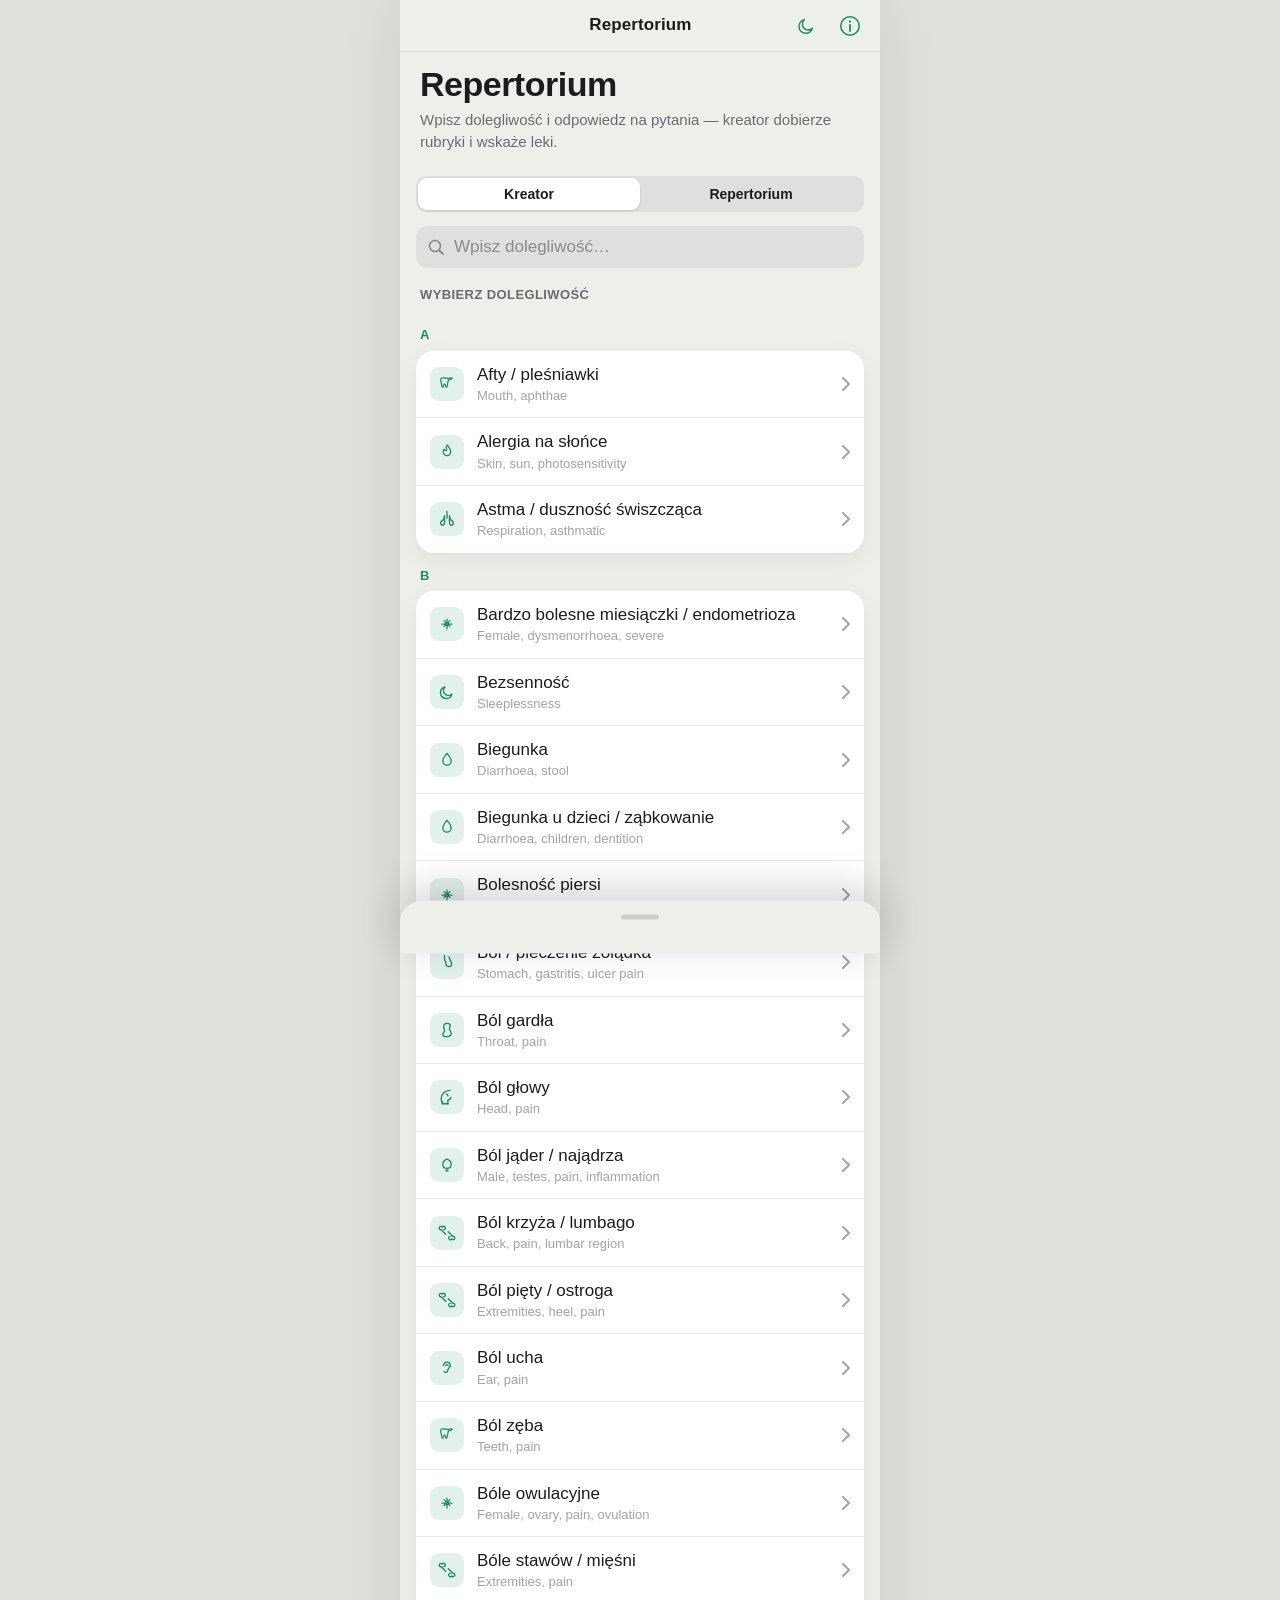
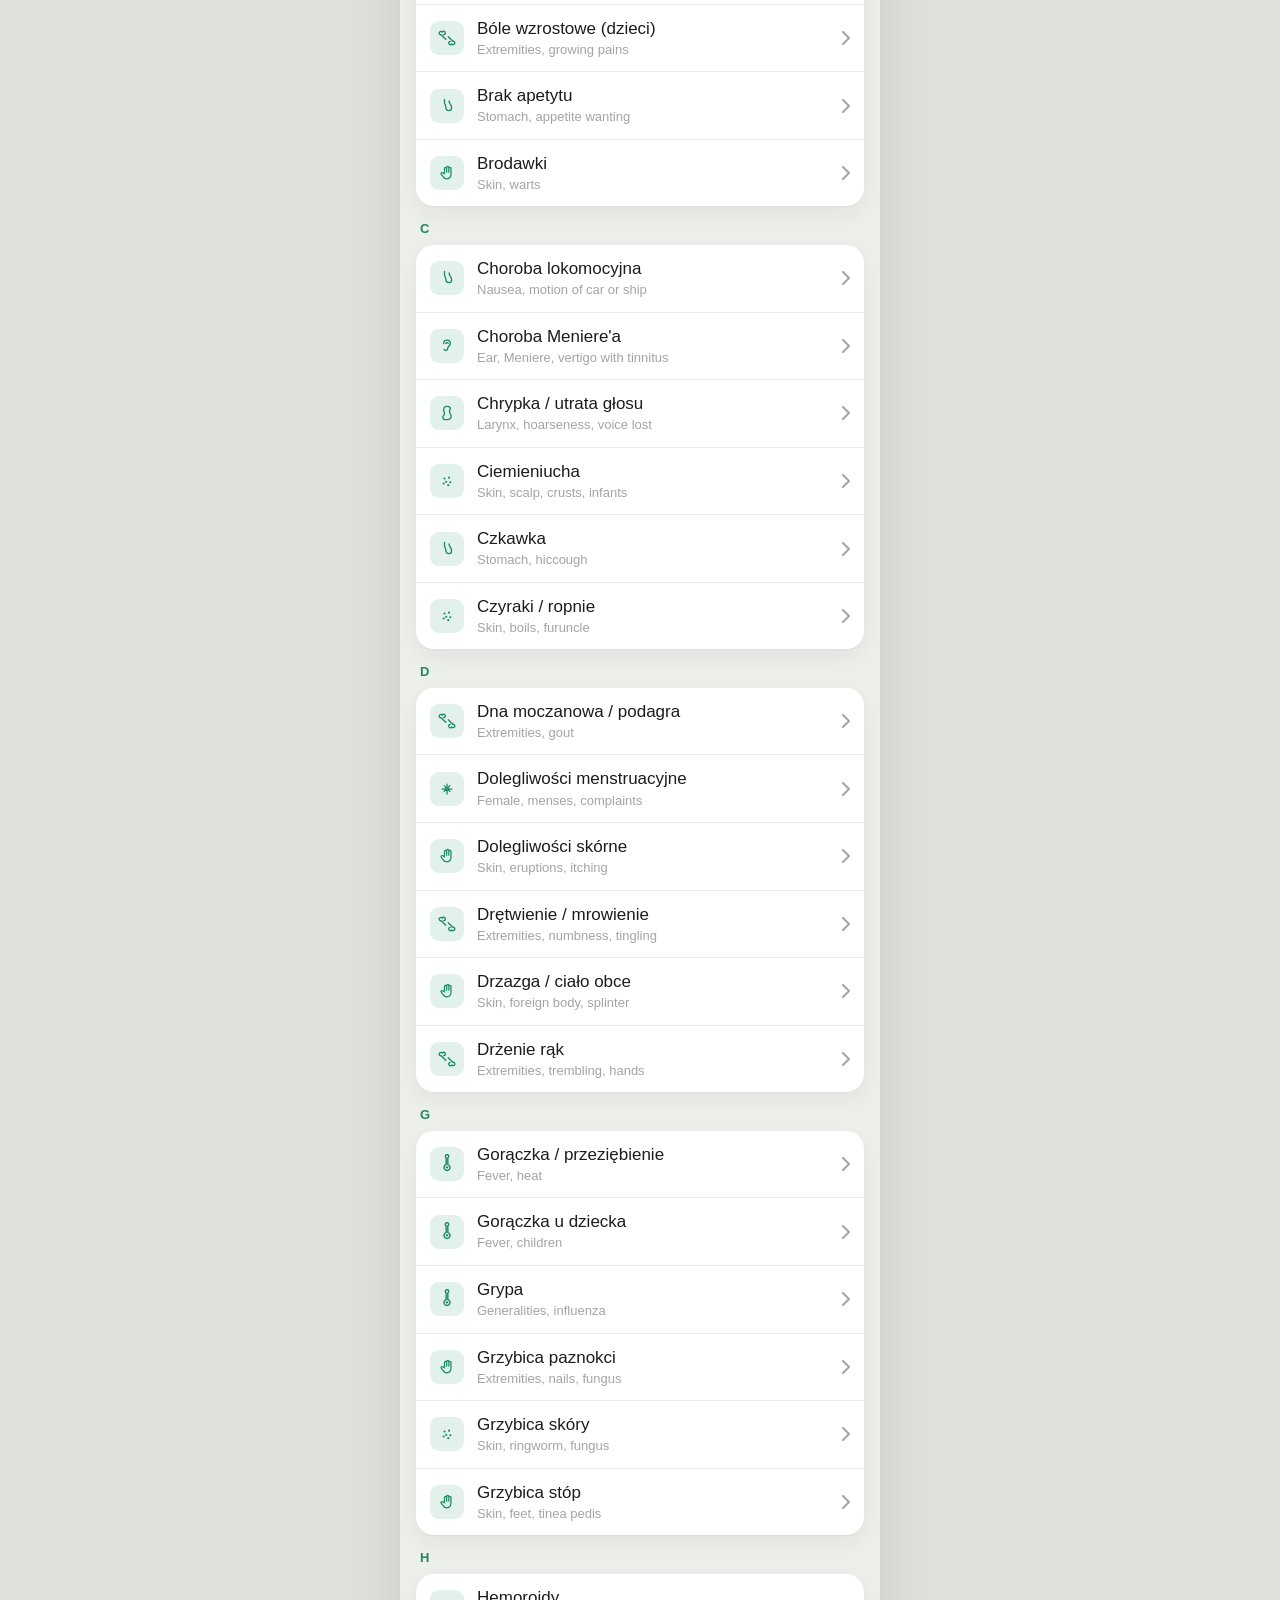
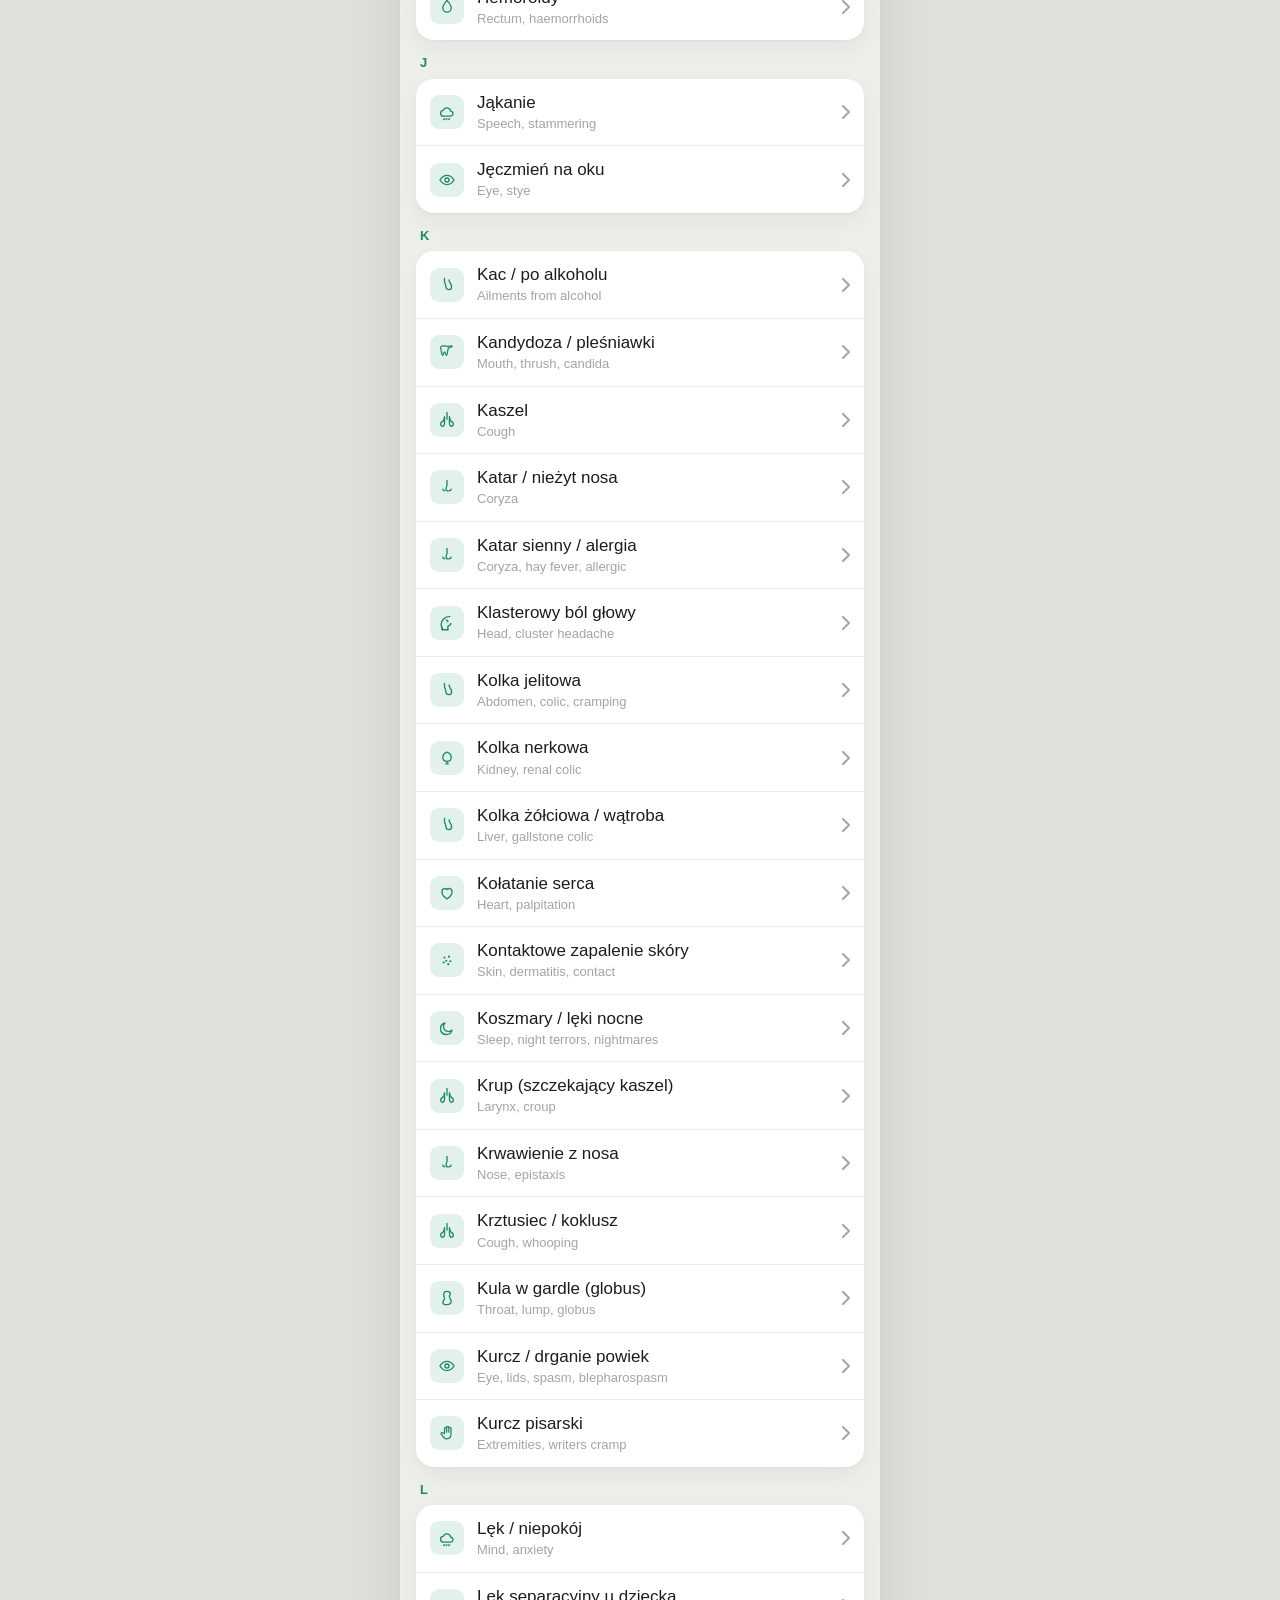
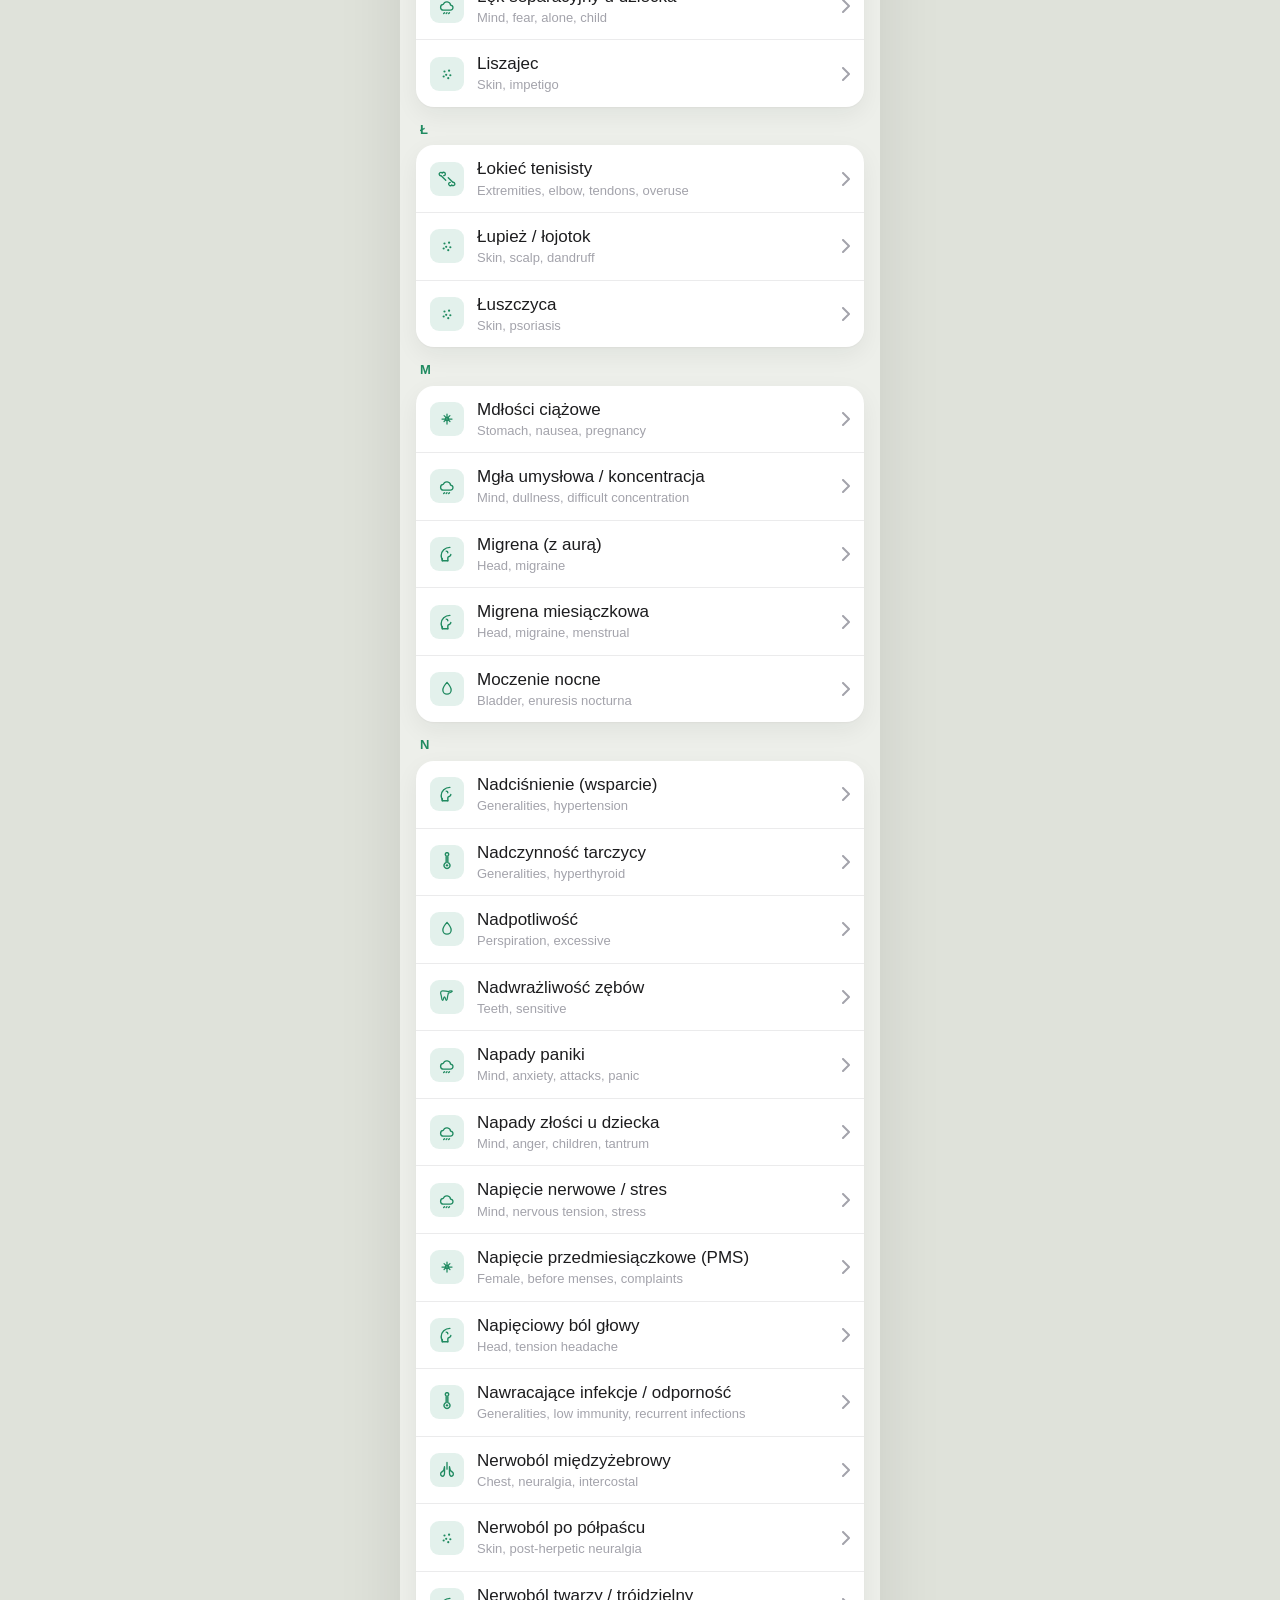
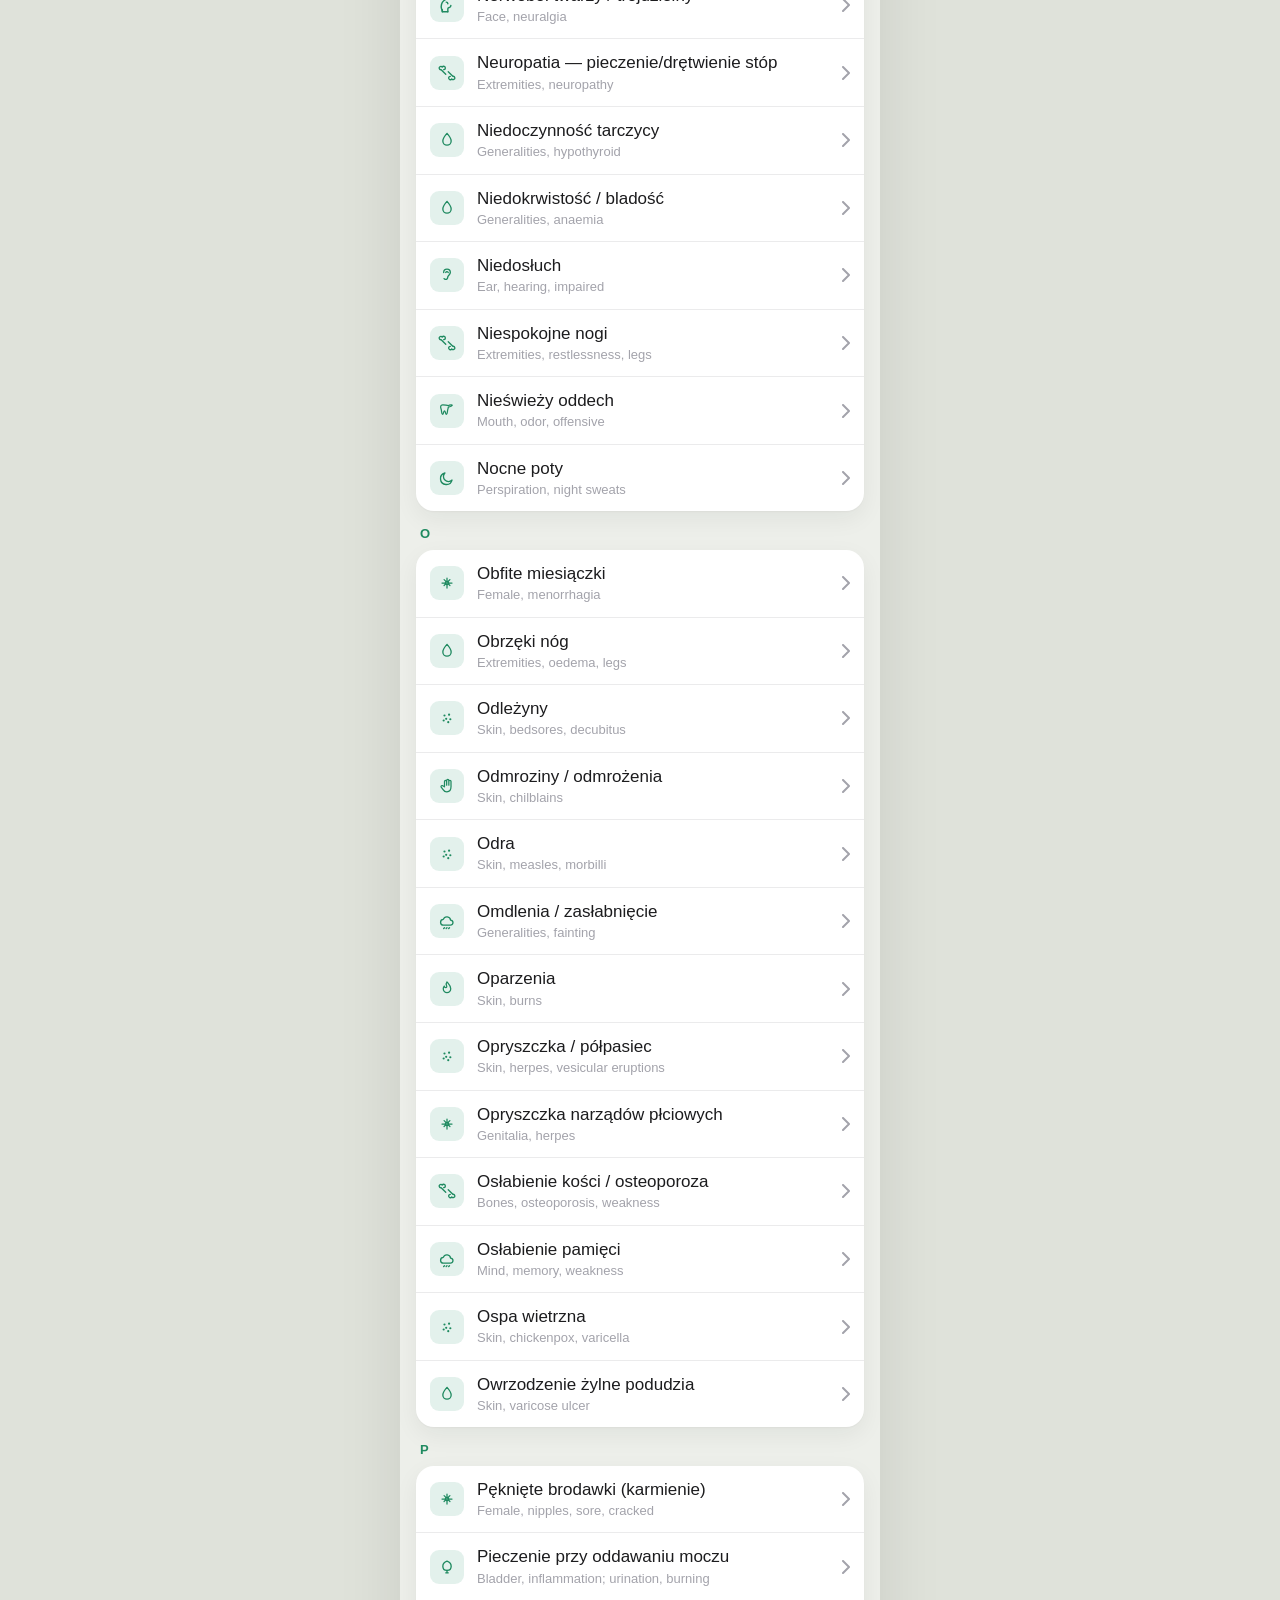
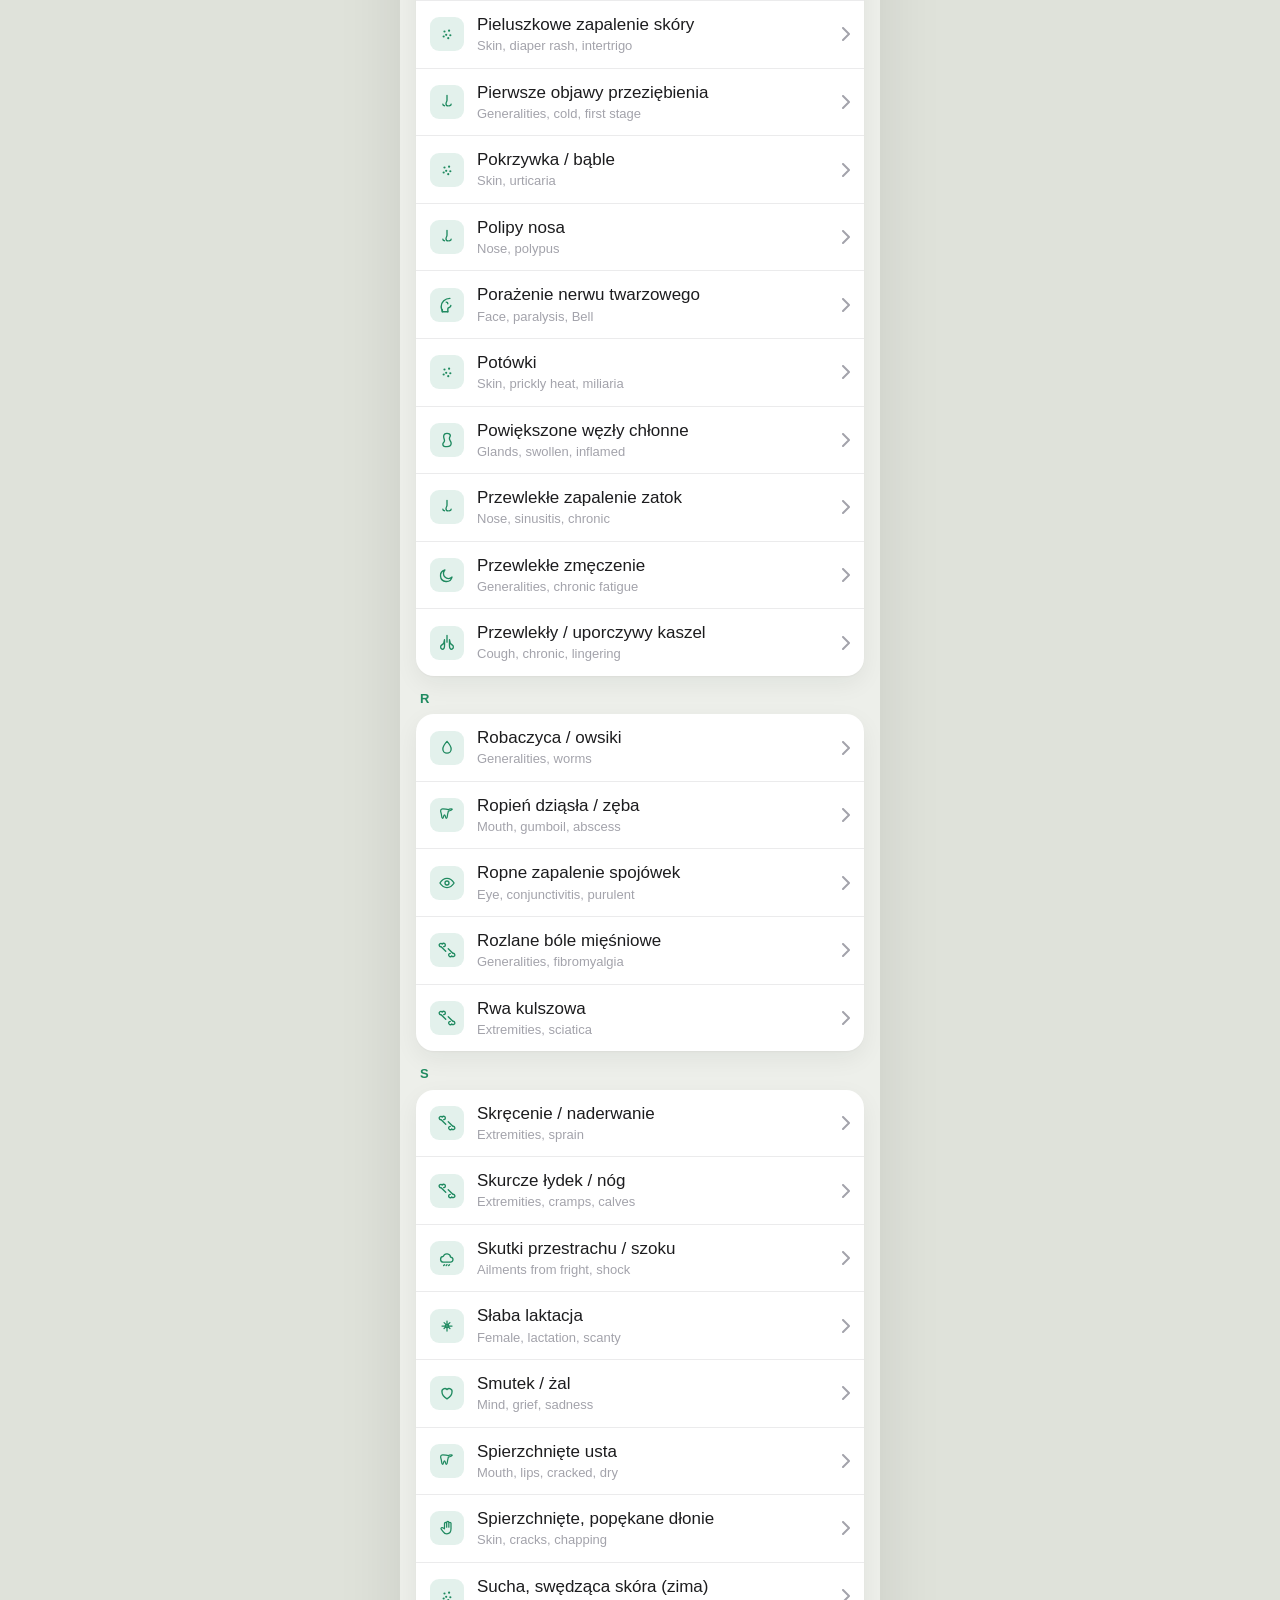
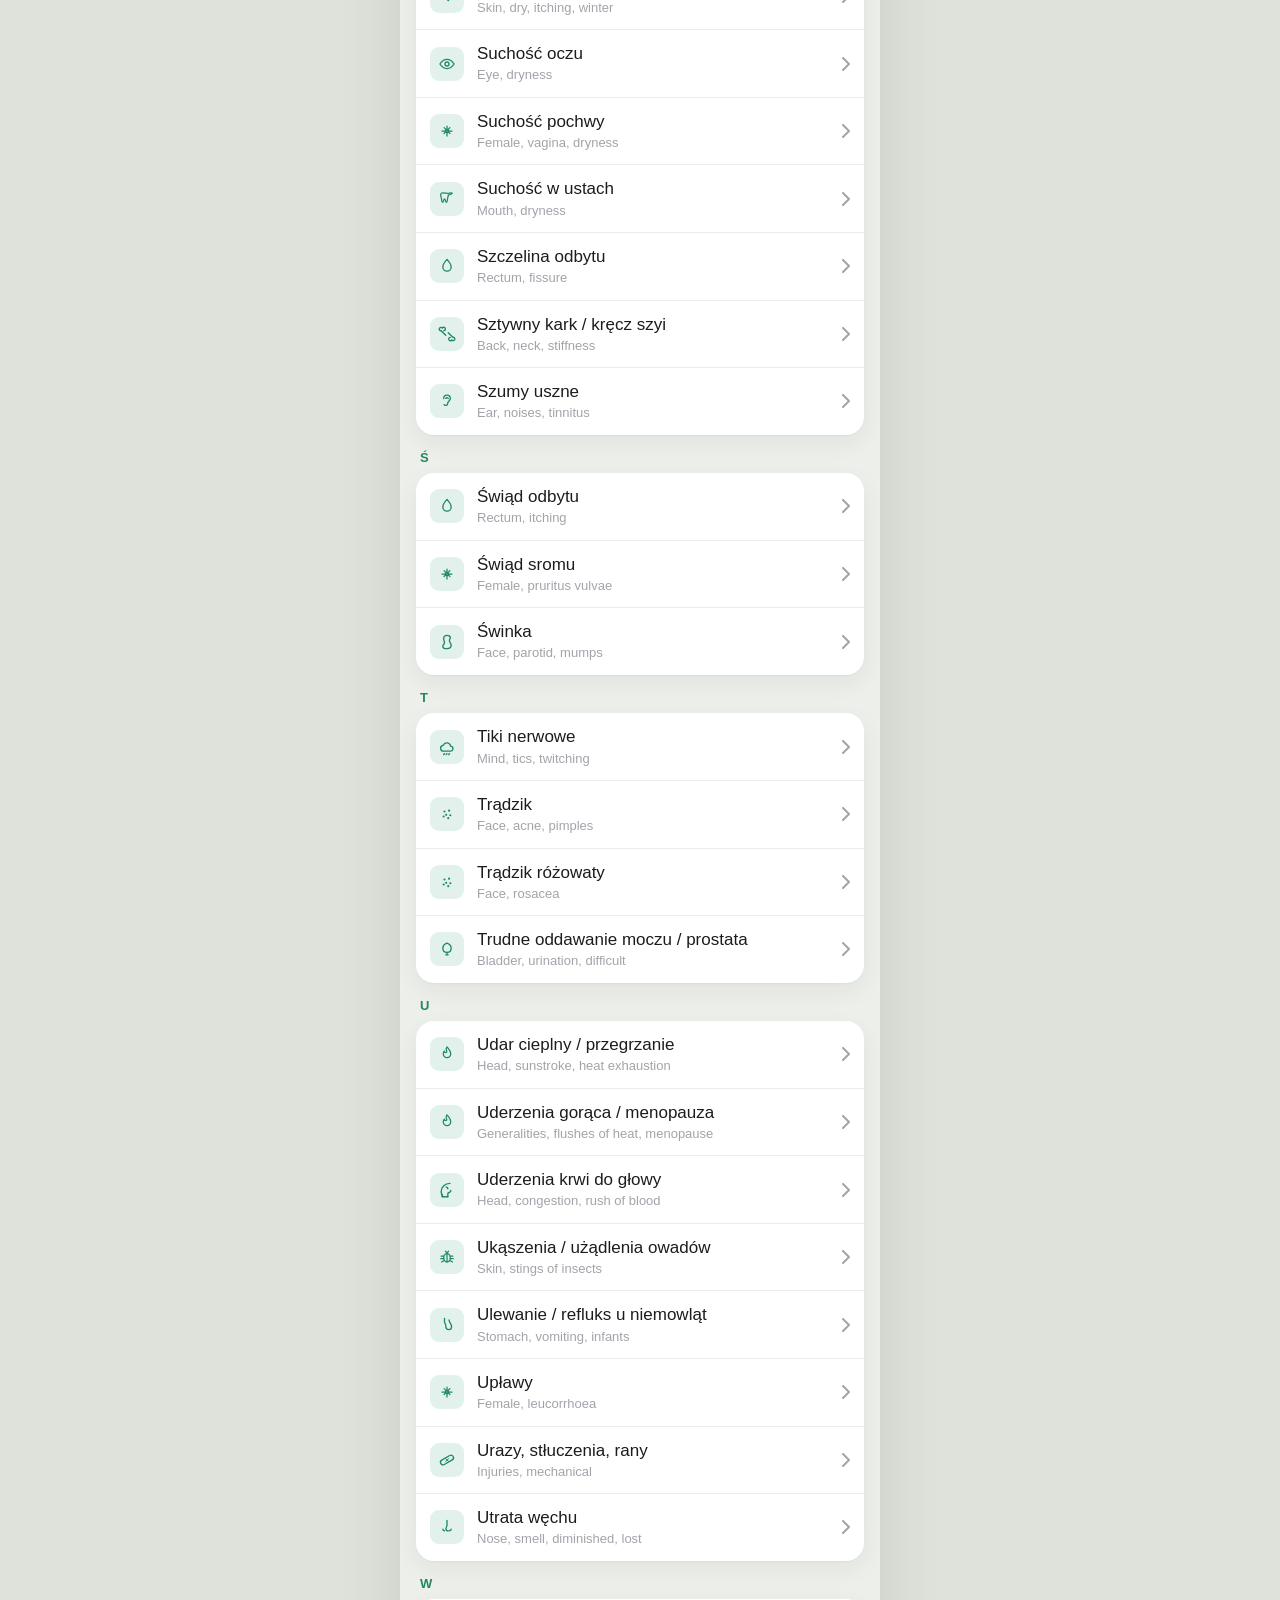
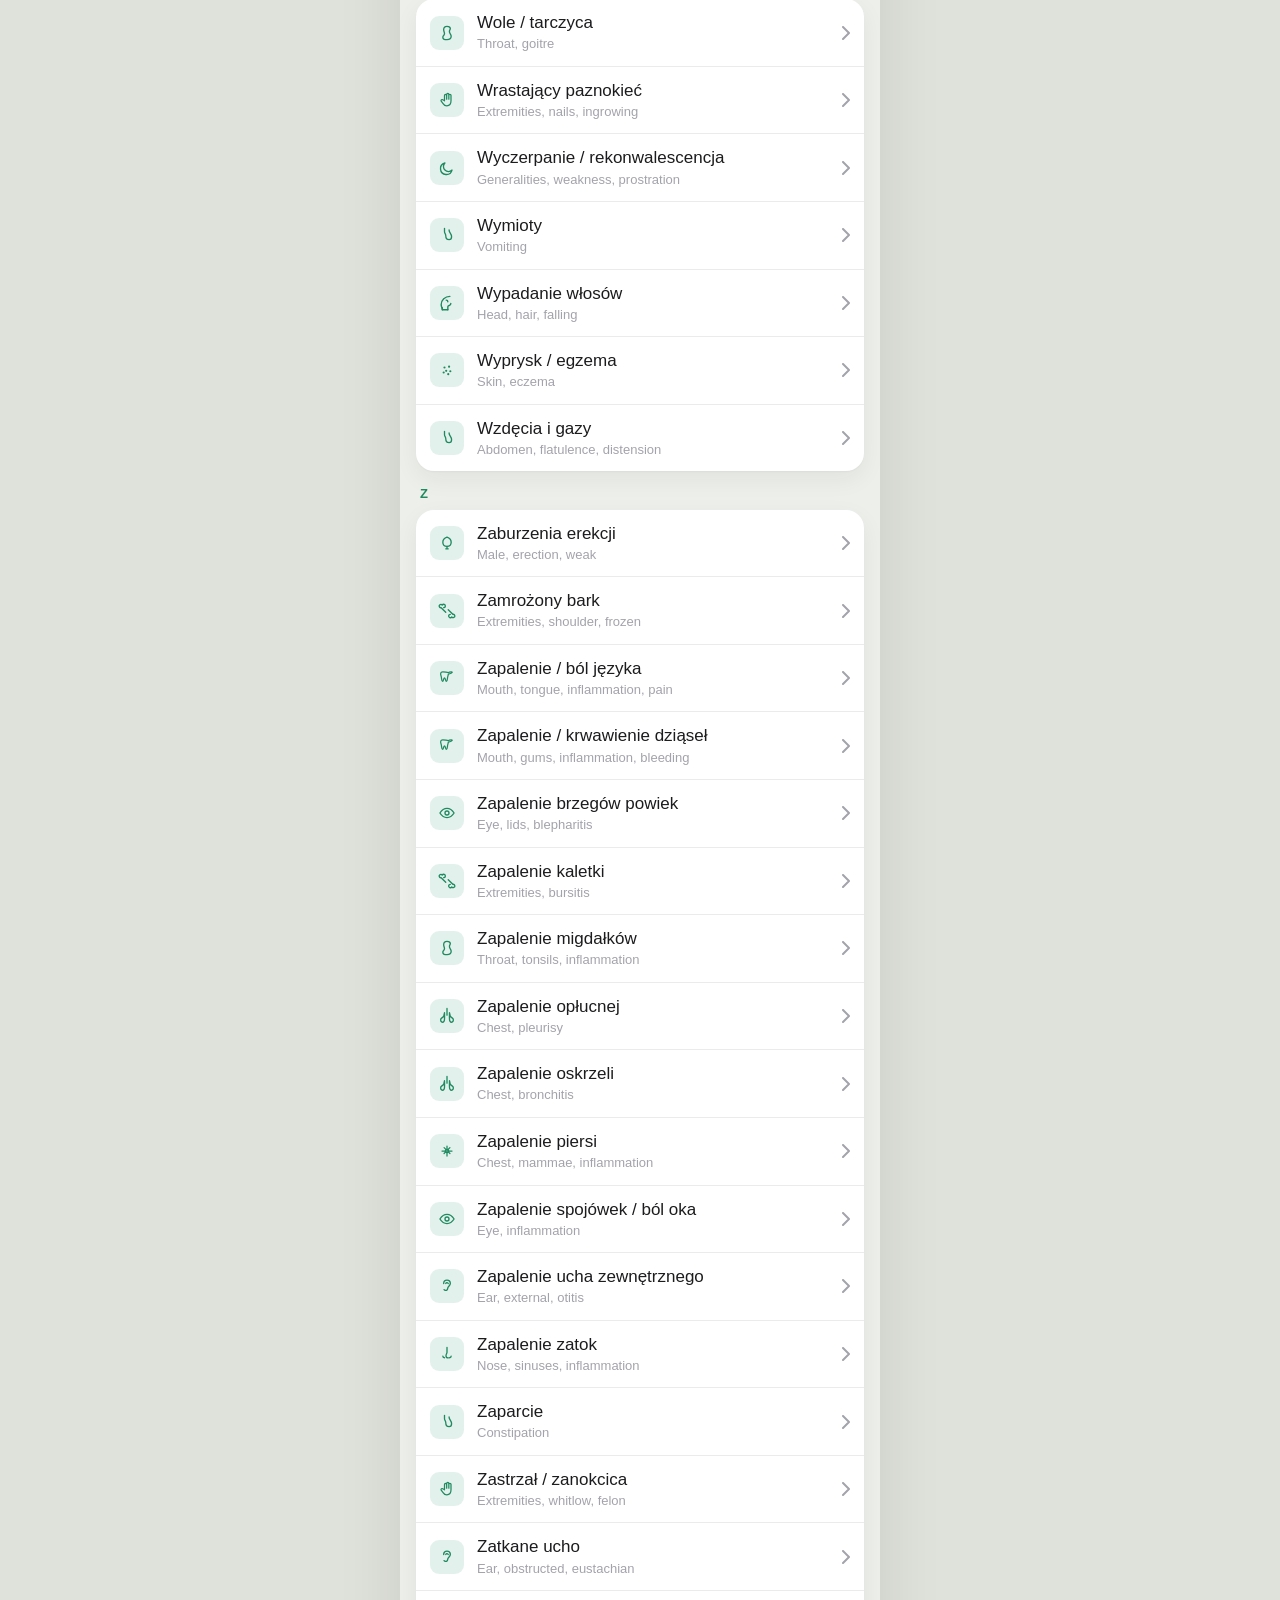
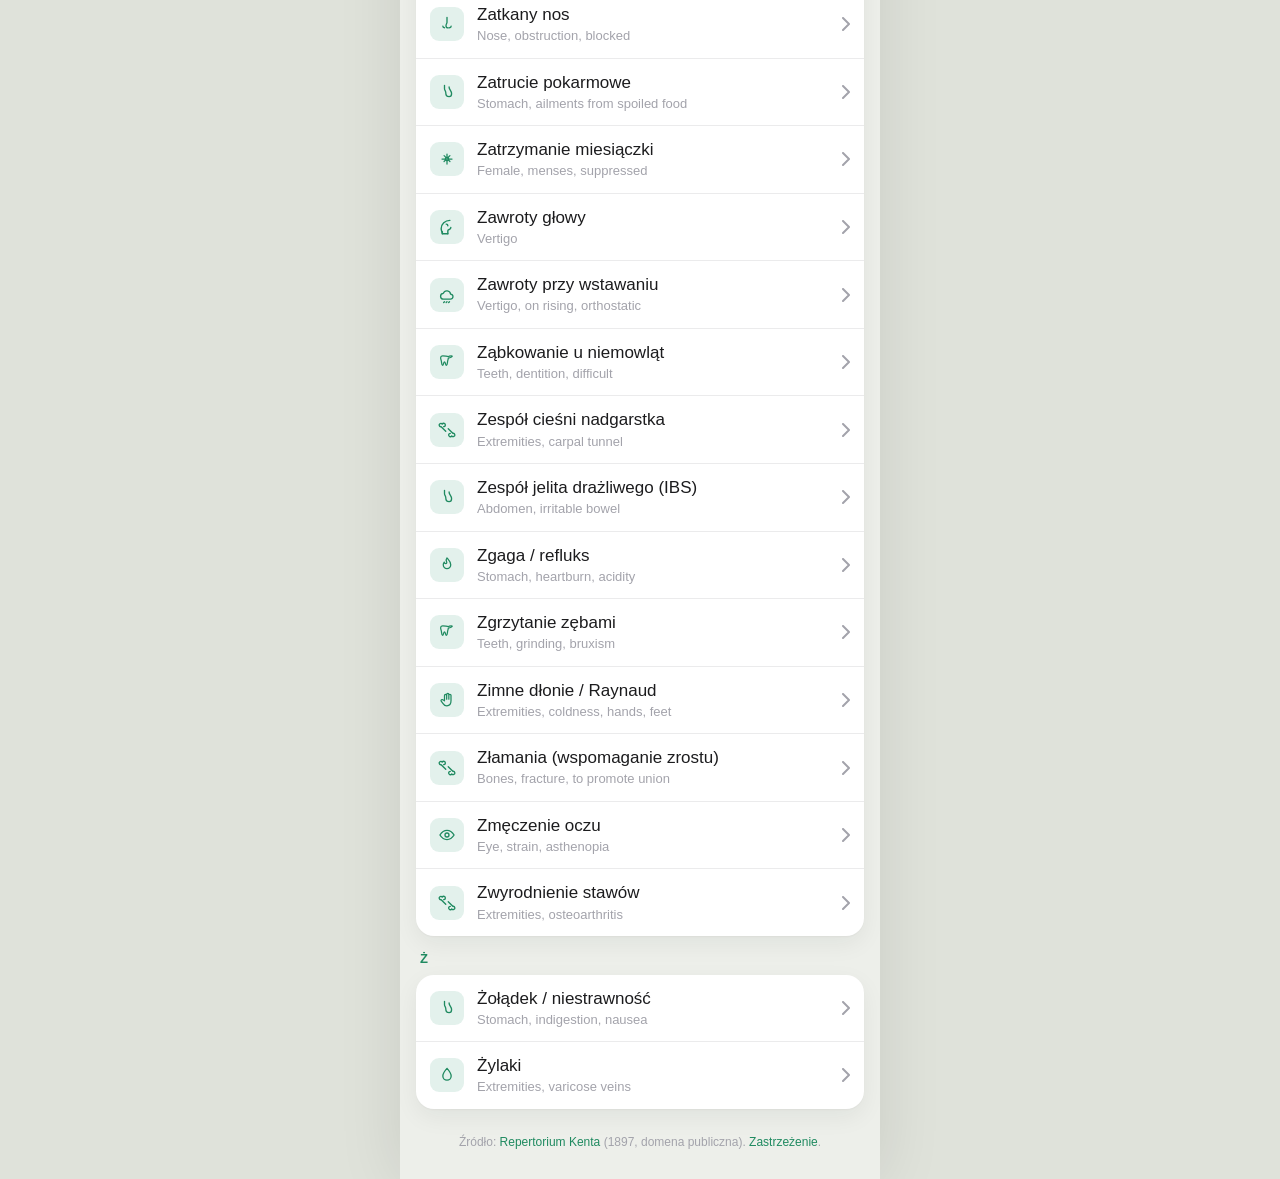
==== commit d0de1f09: "Update index.html" ====
--- a/index.html
+++ b/index.html
@@ -39,7 +39,7 @@
   .chev-l{width:11px;height:18px}
 
   .screen{padding:0 16px calc(28px + var(--safe-b));animation:fade .26s ease both}
-  @keyframes fade{from{opacity:0;transform:translateY(6px)}to{opacity:1;transform:none}}
+  @keyframes fade{from{opacity:0}to{opacity:1}}
   @media (prefers-reduced-motion:reduce){ .screen{animation:none} *{transition:none!important} }
 
   .hero{padding:6px 4px 8px}
@@ -112,8 +112,8 @@
   .btn-ghost{background:rgba(118,118,128,.12);color:var(--accent);flex:0 0 auto;padding-left:22px;padding-right:22px}
 
   /* sticky case button */
-  .casebar{position:fixed;left:0;right:0;bottom:0;max-width:480px;margin:0 auto;padding:10px 16px calc(12px + var(--safe-b));background:linear-gradient(to top,var(--bg) 82%,rgba(237,239,234,0));z-index:20}
-  .screen.has-case{padding-bottom:calc(96px + var(--safe-b))}
+  .casebar{position:fixed;left:50%;transform:translateX(-50%);bottom:0;width:100%;max-width:480px;margin:0;padding:10px 16px calc(14px + var(--safe-b));background:linear-gradient(to top,var(--bg) 80%,rgba(0,0,0,0));z-index:60}
+  body.has-case .screen{padding-bottom:92px}
   .casebar button{width:100%;border:0;border-radius:14px;padding:15px;font-size:17px;font-weight:600;font-family:var(--ff);background:var(--accent);color:#fff;cursor:pointer;display:flex;align-items:center;justify-content:center;gap:8px}
   .casebar button:active{background:var(--accent-press)}
   .casebar .b{background:rgba(255,255,255,.25);border-radius:20px;padding:1px 9px;font-size:14px}
@@ -171,6 +171,26 @@
 
   .foot{margin-top:24px;text-align:center;color:var(--label3);font-size:12px;line-height:1.5}
   .foot a{color:var(--accent);text-decoration:none}
+
+  .alpha{font-size:13px;font-weight:800;color:var(--accent);letter-spacing:.08em;padding:14px 4px 6px}
+  .alpha:first-child{padding-top:2px}
+
+  /* tryb ciemny — grafit */
+  body.dark{
+    --bg:#16181c; --canvas:#0d0e10; --card:#1e2227;
+    --label:#f3f4f6; --label2:#aab0b8; --label3:#71777f;
+    --sep:rgba(255,255,255,.08); --sep2:rgba(255,255,255,.17);
+    --accent:#34c98a; --accent-press:#2bb079; --accent-tint:rgba(52,201,138,.16);
+    --g3:#34c98a; --g2:#5fae8b; --g1:#41544a;
+    --shadow:0 1px 2px rgba(0,0,0,.5),0 10px 30px rgba(0,0,0,.55);
+  }
+  body.dark .nav{background:rgba(22,24,28,.82)}
+  body.dark .seg{background:rgba(255,255,255,.07)}
+  body.dark .seg button.on{background:#2a2f37}
+  body.dark .search input{background:rgba(255,255,255,.07)}
+  body.dark .ring{background:#2a2f37}
+  body.dark .banner.demo{background:#2a2410}
+  body.dark .disc .warn{background:#2a1f10;border-color:#5a4520;color:#f0c890}
 </style>
 </head>
 <body>
@@ -181,6 +201,9 @@
       <span id="navleftlbl">Wstecz</span>
     </button>
     <div class="title" id="navtitle">Repertorium</div>
+    <button id="navtheme" class="right icnbtn" aria-label="Tryb jasny/ciemny" onclick="toggleTheme()">
+      <svg viewBox="0 0 22 22" width="20" height="20" fill="none"><path d="M18 13.5A7.5 7.5 0 1 1 9 4.2a5.8 5.8 0 0 0 9 9.3Z" stroke="currentColor" stroke-width="1.6" stroke-linejoin="round"/></svg>
+    </button>
     <button id="navright" class="right icnbtn" aria-label="Informacje" onclick="openDisclaimer()">
       <svg viewBox="0 0 22 22" width="22" height="22" fill="none"><circle cx="11" cy="11" r="9.2" stroke="currentColor" stroke-width="1.6"/><circle cx="11" cy="6.6" r="1.15" fill="currentColor"/><path d="M11 9.8v6.2" stroke="currentColor" stroke-width="1.8" stroke-linecap="round"/></svg>
     </button>
@@ -275,72 +298,22 @@
   Glon:["Glonoinum","Nitrogliceryna","Rozsadzające uderzenia krwi do głowy; gorzej od słońca i gorąca; silne pulsowanie."],
   Cina:["Cina","Cytwar","Dzieci z owsikami: drażliwość, świąd nosa i odbytu, zgrzytanie zębami."],
   Graph:["Graphites","Grafit","Pęknięcia skóry sączące lepki, miodowy płyn; wypryski w fałdach skórnych."],
-
-  // — leki dodane z repertorium Kenta (rozszerzenie bazy) —
-  "Ant-t":["Antimonium tartaricum","Antymon winny","Mokry, rzężący kaszel z trudnym odkrztuszaniem; osłabienie, senność, zimne poty. Gorzej w cieple i od leżenia."],
-  "Ant-c":["Antimonium crudum","Antymon siarkowy","Pokryty białym nalotem język; dolegliwości od kąpieli słonecznych i przejedzenia; drażliwość."],
-  Agar:["Agaricus muscarius","Muchomor czerwony","Drgawki, drżenia, tiki; swędzenie skóry jak po lodzie; gorzej w zimnie i przed burzą."],
-  Agn:["Agnus castus","Prawy czystek","Osłabienie, zimność, brak pożądania; smutek i obawa choroby; ziębnięcie."],
-  "Am-c":["Ammonium carbonicum","Węglan amonu","Duszność w ciepłym pokoju o 3 nad ranem; zatkany nos w nocy; ziębnięcie, krwawienia."],
-  Ambr:["Ambra grisea","Szara ambra","Nieśmiałość, zawstydzanie; duszność i kaszel w towarzystwie; dolegliwości wieku podeszłego."],
-  Anac:["Anacardium orientale","Nerkowiec wschodni","Podwójna wola, wewnętrzny konflikt; nagłe utraty pamięci; ból poprawia się od jedzenia."],
-  "Arg-m":["Argentum metallicum","Srebro metaliczne","Chrypka mówców i śpiewaków; bóle stawów jak od przemęczenia; gorzej w cieple."],
-  "Ars-i":["Arsenicum iodatum","Jodek arsenu","Uporczywy katar z drażniącą wydzieliną; gorączka z nocnymi potami; chudnięcie."],
-  Asar:["Asarum europaeum","Kopytnik pospolity","Nadwrażliwość nerwowa; hałas i zimno nie do zniesienia; biegunka podróżna; drżenia."],
-  Aur:["Aurum metallicum","Złoto metaliczne","Głęboki smutek, poczucie winy, skłonność samobójcza; bóle głowy i kości; przekrwienie."],
-  "Aur-m":["Aurum muriaticum","Chlorek złota","Uczucie opadania narządów miednicy; bóle podbrzusza i kości miednicy."],
-  Bap:["Baptisia tinctoria","Baptysja","Gorączka tyfoidalna; zlewające się objawy, ciemnoczerwona twarz, ciężki oddech, splątanie."],
-  "Bar-c":["Baryta carbonica","Węglan baru","Powolność umysłowa i fizyczna; nieśmiałe dzieci, powiększone migdałki; starcy z osłabieniem."],
-  "Bell-p":["Bellis perennis","Stokrotka","Urazy głębokie (mięśnie, tkanka tłuszczowa), stłuczenia piersi i miednicy; gorzej od zimnej wody."],
-  Bov:["Bovista","Purchawka","Skłonność do krwawień, łatwe siniaki; obfite, wczesne miesiączki; konfuzja."],
-  Brom:["Bromium","Brom","Zatkany nos u dziecka, sucha skóra; gruczolaki; duszność lepsza nad morzem; gorzej w cieple."],
-  Bufo:["Bufo rana","Ropucha pchnąca","Drgawki z bólu; dolegliwości skórne; pragnienie samotności; opóźnienie rozwoju."],
-  Calad:["Caladium seguinum","Dzielżan","Astma z ruchem; swędzenie; nałóg tytoniowy; osłabienie z podnieceniem."],
-  "Calc-s":["Calcarea sulphurica","Siarczan wapnia","Ropienie; rany otwierające się i trudno gojące; gorączka z żółtą wydzieliną; gorzej od mycia."],
-  "Cann-i":["Cannabis indica","Konopie indyjskie","Uczucie rozciągnięcia czasu; euforia, lęki; zaburzenia percepcji."],
-  Caps:["Capsicum annuum","Papryka roczna","Pieczenie jak pieprz; tęsknota za domem; bóle z ziewaniem; gorzej w zimnie i wietrze."],
-  "Carb-an":["Carbo animalis","Węgiel zwierzęcy","Ziębnięcie, osłabienie, sinica; pęcherzyki i owrzodzenia; gorzej na zimnym powietrzu."],
-  Cic:["Cicuta virosa","Szalej jadowity","Drgawki ze sztywnymi mięśniami i odchyloną głową; urazy głowy; trądzik i pryszcze."],
-  Cimic:["Cimicifuga racemosa","Pluskwica groniasta","Mroczne nastroje, bóle strzelające w dół; bóle miednicy i miesiączkowe; sztywność karku."],
-  Cinnb:["Cinnabaris","Cynobar","Ból przechodzący z jednego nozdrza do drugiego; jęczmienie i gradówki; krwawienia z nosa."],
-  Clem:["Clematis erecta","Powojnik","Skurczowe parcie na mocz z poczuciem zwężenia; powiększone węzły; wysypki ziębiące."],
-  "Coc-c":["Coccus cacti","Grzew czerwcowy","Kaszel z obfitym, ciągnącym się białym odkrztuszaniem; gorzej w cieple, lepiej na zimnym powietrzu."],
-  Croc:["Crocus sativus","Szafran uprawny","Krwawienia czarną, ciągnącą się krwią; skoki nastroju, śmiech i płacz; uczucie skakania serca."],
-  "Crot-t":["Croton tiglium","Kroton","Gwałtowna biegunka po piciu; wysypki z silnym swędzeniem; pęcherzyki; gorzej latem."],
-  Dig:["Digitalis purpurea","Naparstnica czerwona","Serce zwolnione i słabe; kołatanie z wychyleniem; sinica i duszność; gorzej od wstawania."],
-  "Fl-ac":["Fluoricum acidum","Kwas fluorowy","Gorąco, pragnienie zimnego; niszczenie kości i zębów; dolegliwości wieku podeszłego; popędliwość."],
-  Hydr:["Hydrastis canadensis","Złocień kanadyjski","Gęsta, żółta, ciągnąca się wydzielina; katar z zadrem w nosie; zaparcia; owrzodzenia."],
-  Hyos:["Hyoscyamus niger","Lulek czarny","Zazdrość i podejrzliwość; nieprzyzwoite zachowanie; tiki i drgawki; bezsenność."],
-  Iod:["Iodum","Jod","Chudnie mimo dużego apetytu; gorąco i niepokój; powiększenie tarczycy; gorzej w cieple, lepiej od ruchu."],
-  "Kali-c":["Kali carbonicum","Węglan potasu","Bóle pleców o 3 nad ranem; astma o 3; dreszcze; drażliwość; gorzej w chłodzie i wilgoci."],
-  "Kali-i":["Kali iodatum","Jodek potasu","Bóle głowy i zatok gorsze w cieple, lepsze na świeżym powietrzu; żółto-zielona wydzielina; niepokój."],
-  "Lac-c":["Lac caninum","Psie mleko","Ból przeskakuje z jednej strony na drugą (migdałki, piersi); gorączka z przeziębieniem; brak pewności."],
-  Laur:["Laurocerasus","Wawrzynek wilczełyko","Słabe tętno, zimne ciało, duszność; stan zapaści; bóle serca; gorzej od wysiłku."],
-  Lyss:["Lyssinum","Wścieklizna (nosode)","Skurcze gardła od połykania; lęk przed wodą; podniecenie i lęk; dolegliwości po ugryzieniu."],
-  "Mag-c":["Magnesia carbonica","Węglan magnezu","Duszność u dzieci; bóle prawej strony; biegunka latem; skurcze; gorzej w leżeniu."],
-  "Mag-m":["Magnesia muriatica","Chlorek magnezu","Bóle wątroby w leżeniu na prawym boku; zaparcia; milczący żal; niespokojne nogi."],
-  Med:["Medorrhinum","Medorrynum (nosode)","Duszność lepsza w leżeniu na brzuchu i nad morzem; zmienna pamięć; nocne bóle; lęk ciemności."],
-  "Mur-ac":["Muriaticum acidum","Kwas solny","Głębokie osłabienie, uczucie opadania; gorączka tyfoidalna; owrzodzenia; ziębnięcie."],
-  "Nat-c":["Natrum carbonicum","Węglan sodu","Duszność od wysiłku i słońca; bóle głowy od słońca; depresja letnia; gorzej od muzyki."],
-  "Nat-s":["Natrum sulphuricum","Siarczan sodu","Duszność i objawy gorsze w wilgoci i po urazie głowy; astma o 4–5 nad ranem; żółć; smutek."],
-  "Nit-ac":["Nitricum acidum","Kwas azotowy","Szczeliny i pęknięcia; ból jak od drzazgi; szczypiące biegunki; świąd; rozpaczliwy pesymizm."],
-  Phyt:["Phytolacca decandra","Smoczkowiec amerykański","Ból gardła promienisty do uszu; ciemnoczerwone migdałki; jęczmienie; zapalenie piersi; guzkowaty język."],
-  Plat:["Platinum metallicum","Platyna","Zimność, wyniosłość, pogarda; drętwienie; bóle narządów płciowych; gorzej od dotyku."],
-  Plb:["Plumbum metallicum","Ołów metaliczny","Bóle kurczowe z opadaniem; zaparcie twardym, owczym stolcem; zanik mięśni; bóle brzucha."],
-  Psor:["Psorinum","Psoryna (nosode)","Ziębnięcie i brak sił; zimny oddech; świąd gorszy od ciepła łóżka; nawracające infekcje; pesymizm."],
-  Samb:["Sambucus nigra","Bez czarny","Duszność u dziecka: zatrzymanie oddechu w nocy, budzi się, nie może złapać tchu; sucha skóra."],
-  Sec:["Secale cornutum","Sporysz","Ziębnięcie mimo braku chęci okrycia; krwawienia ciemną krwią; skurcze; gorzej od ciepła, lepiej od zimna."],
-  Seneg:["Senega","Senega","Duszność starszych z mokrym odkrztuszaniem; bóle w klatce pod żebrami; kaszel z popuszczaniem moczu."],
-  Stram:["Stramonium","Bieluń dziędzierzawa","Strach, lęk ciemności i samotności; widzenia; gwałtowność; pragnienie światła i towarzystwa."],
-  Stann:["Stannum metallicum","Cyna metaliczna","Osłabienie klatki; kaszel z bólem głowy; kołatanie i ból serca; gorzej od mówienia."],
-  Tell:["Tellurium","Tellur metaliczny","Owrzodzenia i wydzielina o zapachu czosnku; bóle nerwowe po półpaścu; dolegliwości uszu."],
-  Thuj:["Thuja occidentalis","Żywotnik zachodni","Brodawki i skórne narośla; ból jak od drzazgi; zapach cebuli; ukrywanie, urojenia; szczeliny."],
-  Tub:["Tuberculinum","Tuberkulina (nosode)","Zmienia leki, które nie działają; pragnienie zimnego, niepokój, chęć podróży; słabe kości; gorąco."],
-  Valer:["Valeriana officinalis","Waleriana lekarska","Nadwrażliwość, lęk, bezsenność z gonitwą myśli; bóle skaczące; gorzej od stania, lepiej od ruchu."],
-  Zinc:["Zincum metallicum","Cynk metaliczny","Niespokojne nogi, drżenia, mrużenie; dolegliwości po chorobach; bóle głowy od wrzasku; niepokój."],
-  Camph:["Camphora","Kamfora","Nagłe ziębnięcie i zapaść; zimno, osłabienie, sinica; duszność lepsza od zimnego powietrza; gwałtowne ostre stany."],
-  Chel:["Chelidonium majus","Glistnik jaskółcze ziele","Ból prawego barku i wątroby; żółtaczka; język z odbitkami; gorzki smak; zaparcie; gorzej po jedzeniu i od dotyku."],
-  Tarent:["Tarentula hispanica","Tarantula hiszpańska","Niespokojne nogi, musi ciągle się ruszać; gwałtowność i podniecenie; gorzej od muzyki; tiki; świąd skóry."]
+  Chel:["Chelidonium majus","Glistnik jaskółcze ziele","Dolegliwości wątroby i pęcherzyka; ból pod prawą łopatką; żółtawa cera; pragnienie gorących napojów."],
+  Iris:["Iris versicolor","Kosaciec różnobarwny","Migrena z aurą wzrokową, potem ból i kwaśne wymioty; gorzej w spoczynku."],
+  "Ant-c":["Antimonium crudum","Antymon surowy","Grube, miodowe strupy; język obłożony na biało; rozdrażnienie; skutki przejedzenia."],
+  Thuj:["Thuja occidentalis","Żywotnik zachodni","Brodawki i narośla; dolegliwości po szczepieniach; tłusta, spocona skóra."],
+  "Nit-ac":["Nitricum acidum","Kwas azotowy","Kłujące, drzazgowate bóle i pęknięcia na granicy skóry i błon; krwawiące brodawki; cuchnące wydzieliny."],
+  Agar:["Agaricus muscarius","Muchomor czerwony","Odmroziny ze świądem i pieczeniem; drgania i kłucia jak igiełkami lodu."],
+  Stram:["Stramonium","Bieluń dziędzierzawa","Lęki nocne, strach przed ciemnością i samotnością; gwałtowne, z widzeniami."],
+  "Ant-t":["Antimonium tartaricum","Winian antymonowo-potasowy","Głośne grzechotanie śluzu w piersi z trudnym odkrztuszaniem; osłabienie i senność."],
+  "Bar-c":["Baryta carbonica","Węglan baru","Nawracające zapalenia migdałków; nieśmiałość i powolny rozwój u dzieci; wrażliwość na zimno."],
+  Phyt:["Phytolacca decandra","Szkarłatka amerykańska","Twarde, bolesne gardło i migdałki; zapalenie piersi z twardymi guzami; latające bóle jak prąd."],
+  Zinc:["Zincum metallicum","Cynk metaliczny","Niespokojne, ciągle poruszane nogi; wyczerpanie nerwowe; drżenia i drgania."],
+  Anac:["Anacardium orientale","Nanercz wschodni","Kontaktowe zapalenie skóry z pęcherzykami i świądem; uczucie zatkania i słaba pamięć; ulga od jedzenia."],
+  "Nux-m":["Nux moschata","Gałka muszkatołowa","Ogromna suchość ust bez pragnienia; senność i skłonność do omdleń; wzdęcia."],
+  Aeth:["Aethusa cynapium","Blekot pospolity","Niemowlęta nietolerujące mleka: gwałtowne wymioty zsiadłego mleka, osłabienie i senność."],
+  Samb:["Sambucus nigra","Bez czarny","Niemowlę budzi się z nagłą dusznością i zatkanym, suchym nosem blokującym ssanie; obfite poty przy zasypianiu."],
+  Iod:["Iodum","Jod","Chudnięcie mimo wilczego apetytu; niepokój, gorąco, przyspieszone bicie serca; pogorszenie w spoczynku i cieple."]
 };
 
 const RUB = {
@@ -677,236 +650,751 @@
   chapped_petr:["Skóra — głębokie pęknięcia, gorzej zimą","Skin, deep cracks, worse winter",{Petr:3}],
   chapped_graph:["Pęknięcia sączące lepki, miodowy płyn","Skin, cracks oozing sticky fluid",{Graph:3}],
 
-  // ================ ROZSZERZENIE Z REPERTORIUM KENTA ================
-  // — duszność / astma —
-  asthma:["Duszność / astma","Respiration, asthma, difficult",{Ars:3,"Nat-s":3,Samb:3,Med:3,"Ant-t":3,Ip:3,"Kali-c":2,"Nux-v":2,Puls:2,Spong:2,"Am-c":2,Lach:2,Seneg:2}],
-  asthma_night:["Duszność gorsza w nocy / o 3 nad ranem","Asthma, night, 3 a.m.",{"Kali-c":3,Samb:3,Ars:3,"Nat-s":2,Med:2,Lach:2,"Am-c":2}],
-  asthma_cold:["Duszność gorsza od zimna / wiatru","Asthma, worse cold, wind",{Ars:3,"Nux-v":2,Spong:2,Acon:2,"Am-c":2,Hep:2}],
-  asthma_warm:["Duszność gorsza w cieple / w ciepłym pokoju","Asthma, worse warm room",{Samb:3,"Nux-v":2,Puls:2,"Am-c":2,Lach:2}],
-  asthma_bend:["Duszność lepsza od zgięcia / siedzenia pochylonym","Asthma, better bending forward",{Ars:2,"Kali-c":2,Med:2,"Nat-s":2}],
-  asthma_mucus:["Duszność z mokrym, rzężącym odkrztuszaniem","Asthma, with rattling mucus",{"Ant-t":3,Ip:2,Seneg:2,Stann:2,"Kali-c":2}],
-  asthma_openair:["Duszność lepsza na świeżym powietrzu / nad morzem","Asthma, better open air, seaside",{Brom:2,Med:2,Puls:2,"Nat-s":2,Seneg:2}],
-  asthma_suppr:["Astma po zatrzymanej wysypce / katarze","Asthma, after suppressed eruption, coryza",{Psor:3,Sulph:2,Thuj:2,Dulc:2,"Nat-s":2}],
-  // — ból w klatce piersiowej —
-  chestpain:["Ból w klatce piersiowej","Chest, pain",{Bry:3,Arn:3,"Rhus-t":3,Spig:2,Cact:2,Phos:2,Spong:2,"Ran-b":2,Stann:2,"Nat-m":2}],
-  chest_heart:["Ból serca / klatki z kołataniem","Chest, heart, pain, palpitation",{Cact:3,Spig:3,Arn:2,Phos:2,Lach:2,Dig:2,Stann:2,"Nat-m":2}],
-  chest_stitch:["Kłujący ból klatki","Chest, stitching pain",{Bry:3,"Ran-b":3,Spig:2,"Rhus-t":2,Phos:2,Spong:2,"Nat-m":2}],
-  chest_motion:["Ból klatki gorszy od ruchu / wdechu","Chest, pain, worse motion, inspiration",{Bry:3,Spig:2,"Rhus-t":2,"Ran-b":2,"Nat-m":2}],
-  chest_pressure:["Uczucie ucisku / ciężaru w klatce","Chest, pressure, weight",{Cact:3,Stann:2,Arn:2,Spong:2,Phos:2}],
-  chest_anger:["Ból klatki po gniewie / emocjach","Chest, pain, after anger, emotion",{Cact:2,Spig:2,Staph:2,Hyos:1}],
-
-  // — krup / zapalenie krtani u dziecka —
-  croup:["Krup / zapalenie krtani u dziecka","Larynx, croup",{Acon:3,Spong:3,Hep:3,Bell:3,"Ferr-p":3,Phos:2,Samb:2,Brom:2}],
-  croup_dry:["Krup suchy, szczekający, po północy","Croup, dry, barking, after midnight",{Spong:3,Acon:3,Hep:2,Bell:2}],
-  croup_membr:["Krup z błonami / trudnym oddychaniem","Croup, membranous",{Brom:3,Phos:2,"Kali-bi":2,Hep:2}],
-  croup_cold:["Krup po zimnym, suchym wietrze","Croup, after cold dry wind",{Acon:3,Hep:2,Spong:2,Bell:2}],
-  croup_warm:["Krup lepszy od ciepła / ciepłych napojów","Croup, better warm drinks, room",{Hep:3,Spong:2,Acon:2}],
-
-  // — krztusiec / kaszel napadowy —
-  whooping:["Krztusiec / kaszel napadowy","Cough, whooping",{"Coc-c":3,Dros:3,Ip:3,Cina:3,Bell:2,Hyos:2,"Nux-v":2}],
-  whoop_vomit:["Kaszel z wymiotami śluzem","Cough, whooping, vomiting of mucus",{"Coc-c":3,Dros:3,Ip:2,Cina:2,Bell:2}],
-  whoop_parox:["Napady jeden po drugim, bez tchu","Cough, paroxysms, rapid, suffocative",{"Coc-c":3,Dros:2,Cina:2,Bell:2,Ip:2}],
-  whoop_night:["Gorszy w nocy, w ciepłym łóżku","Cough, whooping, worse night, warm bed",{Dros:3,"Coc-c":2,Ip:2,Cina:2}],
-
-  // — lęki / fobie —
-  fears:["Lęki / fobie","Mind, fears, phobias",{Acon:3,Stram:3,"Arg-n":3,Phos:3,Sil:2,Calc:2,Ars:2,Lyc:2,Gels:2,Bell:2}],
-  fear_dark:["Lęk ciemności / samotności","Fear, dark, alone, night",{Stram:3,Phos:3,Calc:2,Sil:2,Arn:2,Lyc:2}],
-  fear_height:["Lęk wysokości / otwartych przestrzeni","Fear, high places, open places",{"Arg-n":3,Gels:2,Acon:2,Puls:2}],
-  fear_dogs:["Lęk psów, zwierząt, wody","Fear, dogs, animals, water",{Lyss:3,Stram:2,Bell:2,Hyos:2}],
-  fear_crowd:["Lęk tłumu / zamkniętych miejsc","Fear, crowd, closed places",{Stram:3,Lach:2,"Arg-n":2,Puls:2}],
-  fear_health:["Lęk o zdrowie / chorobę","Fear, health, disease",{Ars:3,Calc:2,Phos:2,"Nit-ac":2,Iod:2}],
-
-  // — gniew —
-  anger:["Gniew / wybuchy złości","Mind, anger",{Cham:3,"Nux-v":3,Staph:3,Bell:2,Lyc:2,Cina:2,Hep:2,Coloc:2,Hyos:2}],
-  anger_silent:["Gniew milczący, tłumiony","Anger, silent, suppressed",{"Nat-m":3,Staph:2,Sep:2,Lyc:2}],
-  anger_after:["Dolegliwości po gniewie / obraźliwości","Ailments from anger, indignation",{Staph:3,Cham:2,Coloc:2,"Nux-v":2,Ign:2}],
-  anger_quarrel:["Kłótliwość, szukanie sprzeczki","Quarrelsome, contradicting",{"Nux-v":3,Cham:2,Hep:2,Lyc:2,Cina:2,Hyos:2}],
-
-  // — zazdrość —
-  jealousy:["Zazdrość","Mind, jealousy, envy",{Hyos:3,Lach:3,Stram:2,Cina:2,"Nux-v":2,Puls:2,Croc:2}],
-  jealousy_susp:["Podejrzliwość, nieufność","Suspicious, mistrustful",{Hyos:3,Lach:2,Stram:2,Plat:2,Bell:2,"Nit-ac":2}],
-
-  // — pamięć —
-  memory:["Problemy z pamięcią / zapominanie","Mind, memory, weakness",{Anac:3,Lyc:3,Med:2,"Nat-m":2,"Bar-c":2,Calc:2,Sulph:2,"Phos-ac":2,Bov:2}],
-  memory_concentration:["Trudności z koncentracją, rozproszenie","Concentration, difficult, scattering",{"Bar-c":3,Anac:2,Lyc:2,"Nat-m":2,Calc:2,"Cann-i":2}],
-  memory_lossafter:["Utrata pamięci po chorobie / wysiłku","Memory, weak after illness, exertion",{Anac:3,"Kali-p":2,"Phos-ac":2,Chin:2,Gels:2}],
-
-  // — sny / koszmary —
-  dreams:["Sny / koszmary","Sleep, dreams, nightmares",{Stram:3,Puls:3,Sulph:2,Bell:2,Cina:2,Phos:2,Lyc:2,Calc:2,Hyos:2}],
-  dreams_nightmare:["Koszmary, budzi się z krzykiem","Nightmares, wakes screaming",{Stram:3,Cina:2,Bell:2,Hyos:2,Phos:2,Cham:2}],
-  dreams_anxious:["Sny lękowe, niespokojny sen","Dreams, anxious, restless",{Acon:2,Ars:2,Bell:2,Calc:2,Gels:2,"Arg-n":2}],
-  dreams_vivid:["Sny żywe, zapamiętywane","Dreams, vivid, remembers",{"Cann-i":3,Calc:2,Lyc:2,"Nux-v":2,Sulph:2}],
-
-  // — kurzajki / brodawki —
-  warts:["Kurzajki / brodawki","Skin, warts",{Thuj:3,"Nit-ac":3,Caust:2,Staph:2,Dulc:2,Med:2,"Ant-c":2,Calc:2,Sulph:2}],
-  warts_seed:["Kurzajki z nasionem / twarde","Warts, seed, hard",{"Nit-ac":3,Thuj:2,Staph:2,Caust:2}],
-  warts_smooth:["Kurzajki gładkie, miękkie, płaskie","Warts, smooth, flat",{Caust:3,Thuj:2,Calc:2,"Nit-ac":2}],
-  warts_bleed:["Kurzajki krwawiące, piekące","Warts, bleeding, painful",{"Nit-ac":3,Thuj:2,Staph:2,Caust:2}],
-  warts_face:["Brodawki na twarzy / powiekach","Warts, face, eyelids",{Caust:3,Thuj:2,Staph:2,"Ant-c":2}],
-
+  // — biegunka u dzieci / ząbkowanie —
+  childdiarr:["Biegunka u dzieci / przy ząbkowaniu","Diarrhoea, children, dentition",{Cham:3,Calc:3,Podo:3,Cina:2,Sulph:2,Merc:2,"Mag-phos":2,Ip:2}],
+  childd_cham:["Biegunka zielona, posiekana, przy ząbkowaniu; drażliwość","Diarrhoea, dentition, green, irritable",{Cham:3,"Mag-phos":2}],
+  childd_podo:["Biegunka chlustająca, obfita, poranna","Diarrhoea, gushing, profuse, morning",{Podo:3,Sulph:2}],
+  childd_calc:["Biegunka kwaśna, poty głowy","Diarrhoea, sour, sweaty head",{Calc:3}],
+  // — kolka nerkowa —
+  renalcolic:["Kolka nerkowa","Kidney, renal colic",{Berb:3,Coloc:3,Lyc:3,Canth:2,"Nux-v":2,"Mag-phos":2,Bell:2}],
+  renal_berb:["Kolka nerkowa — ból promieniujący w dół","Renal colic, pain radiating downward",{Berb:3,Lyc:2}],
+  renal_coloc:["Kolka nerkowa — ulga od ciepła i ucisku","Renal colic, better warmth and pressure",{Coloc:3,"Mag-phos":2}],
+  renal_lyc:["Kolka nerkowa prawostronna, czerwony osad w moczu","Renal colic, right, red sandy sediment",{Lyc:3}],
+  // — kolka żółciowa / wątroba —
+  gallcolic:["Kolka żółciowa / dolegliwości wątroby","Liver, gallstone colic",{Chel:3,Lyc:3,Coloc:2,"Nux-v":2,Bry:2,Berb:2,"Mag-phos":2}],
+  gall_chel:["Wątroba — ból pod prawą łopatką, żółtawa cera","Liver, pain under right scapula",{Chel:3}],
+  gall_lyc:["Wątroba — wzdęcia, pełność, prawa strona","Liver, flatulence, fullness, right",{Lyc:3,"Nux-v":2}],
+  // — migrena —
+  migraine:["Migrena (z aurą)","Head, migraine",{Iris:3,Sang:3,"Nat-m":3,Gels:2,Bell:2,Bry:2,Sep:2}],
+  migraine_aura:["Migrena z aurą wzrokową, potem wymioty","Migraine, visual aura, then vomiting",{Iris:3,"Nat-m":2,Gels:2}],
+  migraine_sang:["Migrena prawostronna, narasta i opada ze słońcem","Migraine, right, sun, periodic",{Sang:3}],
+  migraine_natm:["Migrena jak młotki, gorzej od światła i ruchu","Migraine, hammering, worse light, motion",{"Nat-m":3,Bell:2,Bry:2}],
+  // — nerwoból twarzy —
+  neuralgia:["Nerwoból twarzy / trójdzielny","Face, neuralgia",{"Mag-phos":3,Spig:3,Coloc:2,Bell:2,Acon:2,Cham:2}],
+  neuralgia_magp:["Nerwoból — lepiej od ciepła i ucisku","Neuralgia, better warmth, pressure",{"Mag-phos":3,Coloc:2}],
+  neuralgia_spig:["Nerwoból lewostronny, gorzej od dotyku i ruchu","Neuralgia, left, worse touch, motion",{Spig:3}],
+  neuralgia_acon:["Nerwoból nagły, gwałtowny, po zimnym wietrze","Neuralgia, sudden, after cold wind",{Acon:2,Bell:2,Cham:2}],
+  // — liszajec —
+  impetigo:["Liszajec / sączące strupy","Skin, impetigo",{"Ant-c":3,Graph:3,Merc:2,"Rhus-t":2,Sulph:2}],
+  impetigo_antc:["Liszajec — grube, miodowo-żółte strupy","Impetigo, thick honey crusts",{"Ant-c":3,Graph:2}],
+  // — grzybica —
+  ringworm:["Grzybica skóry / swędzące kręgi","Skin, ringworm, fungus",{Sep:3,Sulph:3,"Nat-m":2,Calc:2,Dulc:2,"Rhus-t":2}],
+  ringworm_sep:["Grzybica — okrągłe, łuszczące się kręgi","Ringworm, circular, scaly patches",{Sep:3,"Nat-m":2}],
+  ringworm_dulc:["Grzybica gorsza w wilgoci / po zmianie pogody","Ringworm, worse damp weather",{Dulc:3,"Rhus-t":2}],
+  // — brodawki —
+  warts:["Brodawki","Skin, warts",{Thuj:3,"Nit-ac":3,Caust:3,"Ant-c":2,Dulc:2,Calc:2,Sulph:2}],
+  warts_thuj:["Brodawki mnogie, kalafiorowate; po szczepieniu","Warts, many, cauliflower, fig-like",{Thuj:3}],
+  warts_caust:["Brodawki duże, twarde, na palcach i twarzy","Warts, large, hard, fingertips, face",{Caust:3}],
+  warts_nitac:["Brodawki krwawiące, kłujące jak drzazgi","Warts, bleeding, splinter pain",{"Nit-ac":3}],
+  warts_antc:["Brodawki twarde, rogowe","Warts, horny, hard",{"Ant-c":3}],
+  // — trądzik —
+  acne:["Trądzik","Face, acne, pimples",{Sulph:3,Hep:3,Sil:3,Puls:2,Bell:2,Calc:2,"Nat-m":2,"Ant-c":2}],
+  acne_hep:["Trądzik ropny, bolesny, wrażliwy na dotyk","Acne, pustular, painful, sensitive",{Hep:3,Sil:2}],
+  acne_puls:["Trądzik gorszy przy miesiączce","Acne, worse at menses",{Puls:3,"Nat-m":2,Sep:2}],
+  acne_sulph:["Trądzik, tłusta skóra, gorzej od mycia","Acne, oily skin, worse washing",{Sulph:3}],
+  // — odmroziny —
+  chilblains:["Odmroziny / odmrożenia","Skin, chilblains",{Agar:3,Petr:3,Puls:2,Sulph:2,"Rhus-t":2,"Nit-ac":2}],
+  chilbl_agar:["Odmroziny — świąd i pieczenie, gorzej od ciepła","Chilblains, itching, burning, worse warmth",{Agar:3}],
+  chilbl_puls:["Odmroziny — sine, obrzęknięte palce","Chilblains, bluish, swollen",{Puls:2,Agar:2}],
+  // — udar cieplny —
+  sunstroke:["Udar cieplny / przegrzanie","Head, sunstroke, heat exhaustion",{Glon:3,Bell:3,Gels:2,Lach:2}],
+  sun_gels:["Przegrzanie — osłabienie, ociężałość, drżenie","Heat exhaustion, dullness, weakness",{Gels:3}],
+  // — koszmary nocne —
+  nightmares:["Koszmary / lęki nocne (dzieci)","Sleep, night terrors, nightmares",{Stram:3,Cina:2,Calc:2,Acon:2,Bell:2}],
+  night_stram:["Lęk nocny — strach przed ciemnością i samotnością","Night terrors, fear of dark, alone",{Stram:3}],
+  night_bell:["Zrywa się przerażony, nie poznaje otoczenia","Night terrors, starting, not recognizing",{Bell:2,Stram:2,Calc:2}],
+  // — moczenie nocne —
+  bedwetting:["Moczenie nocne (enureza)","Bladder, enuresis nocturna",{Caust:3,Sep:3,Kreos:3,Puls:2,Bell:2,Cina:2,Sil:2}],
+  bedwet_caust:["Moczenie przy kaszlu / śmiechu / kichaniu","Enuresis, on coughing, laughing, sneezing",{Caust:3}],
+  bedwet_kreos:["Moczenie w pierwszym, głębokim śnie; trudno dobudzić","Enuresis, first sleep, hard to wake",{Kreos:3,Sep:2}],
+  bedwet_puls:["Moczenie nawykowe, dziecko płaczliwe / zmienne","Enuresis, weepy child",{Puls:2,Sep:2}],
+  // — zapalenie oskrzeli —
+  bronchitis:["Ostre zapalenie oskrzeli","Chest, bronchitis",{Bry:3,Phos:3,"Ant-t":3,Ip:2,Hep:2,Puls:2,"Kali-bi":2,Sulph:2}],
+  bronch_antt:["Oskrzela — grzechotanie śluzu, trudne odkrztuszanie, senność","Bronchitis, rattling mucus, hard to expectorate",{"Ant-t":3,Ip:2}],
+  bronch_bry:["Oskrzela — suchy, bolesny kaszel, gorzej od ruchu","Bronchitis, dry painful cough, worse motion",{Bry:3}],
+  bronch_phos:["Oskrzela — pieczenie w klatce, pragnienie zimnej wody","Bronchitis, burning chest, thirst cold",{Phos:3}],
+  bronch_kalibi:["Oskrzela — gęsta, ciągnąca się wydzielina","Bronchitis, tough stringy mucus",{"Kali-bi":3}],
+  // — krup —
+  croup:["Krup / szczekający kaszel u dziecka","Larynx, croup",{Acon:3,Spong:3,Hep:3,Dros:2,"Ferr-p":2}],
+  croup_acon:["Krup nagły, o północy, po zimnym wietrze","Croup, sudden, midnight, after cold wind",{Acon:3,Spong:2}],
+  croup_spong:["Krup suchy, jak piła w desce; gorzej przed północą","Croup, dry, sawing, before midnight",{Spong:3}],
+  croup_hep:["Krup późny, luźny, grzechoczący; wrażliwy na zimno","Croup, later, loose, rattling",{Hep:3}],
+
+  // — astma —
+  asthma:["Astma / duszność świszcząca","Respiration, asthmatic",{Ars:3,Ip:3,Spong:2,"Ant-t":2,"Nux-v":2,"Carb-v":2,Puls:2}],
+  asthma_ars:["Astma — gorzej koło północy, niepokój, lepiej siedząc pochylony","Asthma, after midnight, restless, better sitting up",{Ars:3}],
+  asthma_ip:["Astma — świszczący, duszący kaszel z mdłościami","Asthma, with nausea, suffocative",{Ip:3,"Ant-t":2}],
+  asthma_nux:["Astma — po przejedzeniu / używkach, skurcz, rano","Asthma, after excess, spasmodic, morning",{"Nux-v":3}],
+  // — krztusiec —
+  whoopingcough:["Krztusiec / koklusz","Cough, whooping",{Dros:3,Cupr:3,Ip:2,"Mag-phos":2,Bell:2}],
+  whoop_dros:["Krztusiec — gwałtowne napady, gorzej po położeniu","Whooping cough, violent, worse lying",{Dros:3}],
+  whoop_cupr:["Krztusiec — napad ze sztywnością/sinieniem, ulga od łyku wody","Whooping cough, spasmodic, blue, better sip water",{Cupr:3}],
+  whoop_ip:["Krztusiec — z mdłościami i wymiotami, czysty język","Whooping cough, with nausea, vomiting",{Ip:3}],
+  // — zapalenie migdałków —
+  tonsillitis:["Zapalenie migdałków / ropień","Throat, tonsils, inflammation",{Bell:3,Merc:3,Hep:3,Lyc:2,Lach:2,"Bar-c":2}],
+  tons_bell:["Migdałki — nagłe, jaskrawoczerwone, gorące; gorzej prawa","Tonsillitis, sudden, bright red, right",{Bell:3}],
+  tons_merc:["Migdałki — ślinotok, cuchnący oddech, ropne naloty","Tonsillitis, salivation, foul, pus",{Merc:3,Hep:2}],
+  tons_lach:["Migdałki — zaczyna lewa strona, gorzej przy pustym przełykaniu","Tonsillitis, left, worse empty swallowing",{Lach:3}],
+  tons_barc:["Migdałki — nawracające u dzieci, gorzej od zimna","Tonsillitis, recurrent, children",{"Bar-c":3}],
+  // — szumy uszne —
+  tinnitus:["Szumy uszne","Ear, noises, tinnitus",{Chin:3,"Carb-v":2,Sulph:2,Caust:2,Petr:2,Puls:2}],
+  tinn_chin:["Szumy po utracie płynów / osłabieniu","Tinnitus, after loss of fluids, weakness",{Chin:3}],
+  tinn_carb:["Szumy z przytępieniem słuchu, po przeziębieniu","Tinnitus, with hardness of hearing",{"Carb-v":2,Petr:2,Caust:2}],
+  tinn_puls:["Szumy z uczuciem zatkanego ucha","Tinnitus, ear stopped sensation",{Puls:2,Sulph:2}],
+  // — zmęczenie oczu —
+  eyestrain:["Zmęczenie oczu / przemęczenie wzroku","Eye, strain, asthenopia",{Ruta:3,"Nat-m":2,"Arg-n":2,Euphr:2,Gels:2}],
+  eyestrain_ruta:["Oczy — przemęczenie od pracy z bliska, pieczenie","Eyes, strain from close work, burning",{Ruta:3}],
+  eyestrain_natm:["Oczy — litery zlewają się, ból przy czytaniu","Eyes, letters run together, reading",{"Nat-m":3,Ruta:2}],
+  eyestrain_gels:["Wzrok — zamglony, podwójny, ciężkie powieki","Vision, blurred, double, heavy lids",{Gels:3}],
+  // — robaki —
+  worms:["Robaczyca / owsiki","Generalities, worms",{Cina:3,Spig:2,Sulph:2,"Nat-m":2,Calc:2}],
+  worms_cina:["Robaki — drażliwość, świąd nosa, zgrzytanie zębami","Worms, irritable, itching nose, grinding teeth",{Cina:3}],
+  worms_spig:["Robaki — z biciem serca i bólem wokół pępka","Worms, with palpitation, navel pain",{Spig:3}],
+  // — ząbkowanie (osobno) —
+  teeth_cham:["Ząbkowanie — jeden policzek czerwony, nieukojone, lepiej noszone","Dentition, one cheek red, better carried",{Cham:3}],
+  teeth_calc:["Ząbkowanie późne, poty głowy, wiotkość","Dentition, late, sweaty head",{Calc:3}],
+  teeth_diarr:["Ząbkowanie z zieloną biegunką","Dentition, with green diarrhoea",{Cham:3,"Mag-phos":2}],
+  // — brak apetytu —
+  appetiteloss:["Brak apetytu","Stomach, appetite wanting",{Chin:2,Lyc:2,Ign:2,"Nat-m":2,Calc:2,Puls:2,"Nux-v":2}],
+  appet_chin:["Brak apetytu po chorobie / utracie sił","Appetite, lost, after illness",{Chin:3,"Nat-m":2}],
+  appet_lyc:["Sytość po kilku kęsach, wzdęcia","Appetite, easy satiety, bloating",{Lyc:3}],
+  appet_ign:["Brak apetytu z żalu / zdenerwowania","Appetite, lost from grief",{Ign:3,"Nat-m":2}],
   // — wyprysk / egzema —
-  eczema:["Wyprysk / egzema","Skin, eruptions, eczema",{Sulph:3,Graph:3,Petr:3,Psor:3,"Rhus-t":2,Mez:2,Ars:2,Calc:2,Sep:2,Tell:2}],
-  ecz_dry:["Wyprysk suchy, łuszczący","Eczema, dry, scaly",{Sulph:3,Graph:3,Petr:2,Calc:2,Psor:2,Alum:2}],
-  ecz_moist:["Wyprysk sączący, ze strupkami","Eczema, moist, crusting",{Graph:3,Mez:2,"Rhus-t":2,Psor:2,Petr:2,Ars:2}],
-  ecz_itch_warm:["Świąd gorszy od ciepła łóżka, drapane do krwi","Eczema, itching worse warmth, scratching",{Sulph:3,Mez:2,Psor:2,Merc:2,Ars:2,"Nat-m":2}],
-  ecz_winter:["Wyprysk gorszy zimą, od zimna","Eczema, worse winter, cold",{Petr:3,Psor:2,Alum:2,Graph:2,Sep:2,Calc:2}],
-
-  // — czyraki / ropnie —
-  boils:["Czyraki / ropnie","Skin, boils, furuncles",{Hep:3,Sil:3,Ars:3,Calc:2,Sulph:2,Bell:2,Lyc:2,Phos:2}],
-  boil_recur:["Czyraki nawracające","Boils, recurrent",{Sil:3,Psor:3,Sulph:2,Calc:2,Lyc:2,Tub:2}],
-  boil_suppurate:["Ropiejące, palące, gorące","Boils, suppurating, burning",{Ars:3,Hep:2,Sil:2,Bell:2,Calc:2}],
-  boil_early:["Wczesna faza, twardy, czerwony","Boils, early, indurated, red",{Bell:3,Hep:2,Sil:2,Arn:2,"Ferr-p":2}],
-
-  // — odmroziny / przemarznięcia —
-  chilblains:["Odmroziny / przemarznięcia","Skin, chilblains",{Agar:3,Petr:3,"Rhus-t":3,Calc:2,"Nit-ac":2,Sulph:2,Lyc:2,Hep:2}],
-  chilb_itch:["Odmroziny swędzące, gorzej od ciepła","Chilblains, itching, worse warmth",{Agar:3,Petr:2,Sulph:2,"Nit-ac":2}],
-  chilb_cold:["Przemarznięcia zimne, sinawe, palące","Chilblains, cold, bluish, burning",{Petr:3,"Rhus-t":2,Sec:2,Led:2,Calc:2}],
-  chilb_swoll:["Odmroziny obrzęknięte, pękające","Chilblains, swollen, cracked",{Agar:2,Petr:2,"Nit-ac":2,Calc:2,Graph:2}],
-
-  // — szczeliny / pęknięcia —
-  fissures:["Szczeliny / pęknięcia skóry i śluzówek","Skin, fissures",{"Nit-ac":3,Caust:3,Sulph:2,Graph:2,Petr:2,Alum:2,Sil:2}],
-  fiss_anal:["Szczelina odbytu — ból jak szkło po wypróżnieniu","Fissures, anal, after stool",{"Nit-ac":3,Sulph:2,Graph:2,Caust:2,Sil:2}],
-  fiss_corner:["Pęknięcia kącików ust / palców","Fissures, corners mouth, fingers",{"Nit-ac":3,Caust:2,Graph:2,Sulph:2,"Ant-c":2}],
-  fiss_burn:["Szczeliny palące, gorsze od dotyku","Fissures, burning, worse touch",{"Nit-ac":3,Caust:2,Graph:2,Alum:2,Sulph:2}],
-
-  // — wypadanie włosów / łysienie —
-  hairloss:["Wypadanie włosów / łysienie","Skin, hair, falling",{Phos:3,"Fl-ac":3,Lyc:2,Sulph:2,Calc:2,Sil:2,Graph:2,"Phos-ac":2,"Bar-c":2,Thuj:2}],
-  hair_postfever:["Wypadanie po chorobie / gorączce","Hair, falling after illness, fever",{Phos:3,Chin:2,"Phos-ac":2,Sil:2,Calc:2}],
-  hair_pregnancy:["Wypadanie po ciąży / porodzie","Hair, falling after pregnancy",{Phos:3,Lyc:2,Sep:2,Calc:2,"Nat-m":2}],
-  hair_patchy:["Łysienie plackowate","Hair, falling in patches",{"Fl-ac":3,Phos:2,Sil:2,Thuj:2,"Bar-c":2}],
-
-  // — potliwość —
-  sweat:["Nadmierna potliwość","Perspiration",{Sulph:3,Sil:3,Calc:3,Merc:3,Phos:2,Bell:2,Ars:2,"Rhus-t":2,Psor:2,Hep:2}],
-  sweat_night:["Poty nocne","Perspiration, night",{Merc:3,Sil:3,Sulph:2,Calc:2,Phos:2,"Phos-ac":2,Ars:2,Chin:2}],
-  sweat_cold:["Poty zimne, nie przynoszą ulgi","Perspiration, cold, no relief",{Merc:3,Verat:2,Ars:2,Calc:2,Camph:1}],
-  sweat_odor:["Pot o nieprzyjemnym zapachu","Perspiration, offensive",{Sulph:3,Sil:2,Calc:2,Graph:2,Hep:2,Bov:2}],
-  sweat_feet:["Potliwość stóp, brzydka","Perspiration, feet, offensive",{Sil:3,Sulph:2,Calc:2,Graph:2,Bov:2,"Nit-ac":2}],
-  sweat_suppr:["Dolegliwości po zatrzymaniu potu","Ailments from suppressed perspiration",{Sulph:3,Psor:2,Calc:2,"Rhus-t":2}],
-
-  // — dreszcze / marznięcie —
-  chill:["Dreszcze / marznięcie","Chill",{"Nux-v":3,Ars:3,Gels:3,Caps:3,"Eup-per":3,Cina:2,Calc:2,Sep:2}],
-  chill_morning:["Dreszcze rano, od odkrycia","Chill, morning, uncovering",{"Nux-v":3,Ars:2,Caps:2,Calc:2}],
-  chill_warm:["Dreszcze mimo ciepła / okrycia","Chill, not better by heat",{Caps:3,"Nux-v":2,Ars:2,Sec:2,Camph:2}],
-  chill_back:["Dreszcze wzdłuż pleców / kręgosłupa","Chill, back, spine",{Gels:3,"Eup-per":2,"Nux-v":2,Sep:2}],
-  chill_thirst:["Dreszcze z pragnieniem","Chill, with thirst",{"Nux-v":3,Ars:2,"Eup-per":2,Bry:2}],
-
-  // — apetyt —
-  appetite:["Brak / nadmiar apetytu","Stomach, appetite",{Sulph:3,Phos:3,Iod:3,"Nat-m":3,Puls:2,Lyc:2,Bry:2,Calc:2,Chin:2}],
-  appetite_loss:["Brak apetytu, wstręt do jedzenia","Appetite, wanting, aversion to food",{Puls:3,Calc:3,Chin:2,Sec:2,"Nat-m":2,Sep:2}],
-  appetite_excess:["Nienasycenie, łaknienie","Appetite, increased, ravenous",{Iod:3,Phos:3,Sulph:2,"Nat-m":2,Lyc:2,Bell:2,Calc:2}],
-  appetite_avers:["Wstręt do mięsa / tłustego / chleba","Aversion to meat, fat, bread",{Puls:3,Sulph:2,Calc:2,"Nat-m":2,Phos:2}],
-  appetite_aftereating:["Lepiej po jedzeniu, gorzej na czczo","Better after eating, worse fasting",{Anac:3,Phos:2,"Nat-m":2,Chel:2,Ign:2}],
-
+  eczema:["Wyprysk / egzema","Skin, eczema",{Graph:3,Sulph:3,"Rhus-t":2,Mez:2,Petr:2,Calc:2}],
+  ecz_graph:["Wyprysk sączący lepki, miodowy płyn; w fałdach skóry","Eczema, oozing sticky, in folds",{Graph:3}],
+  ecz_sulph:["Wyprysk suchy, swędzący, gorzej od ciepła i mycia","Eczema, dry, itching, worse warmth, washing",{Sulph:3}],
+  ecz_mez:["Wyprysk z grubymi strupami i ropą pod spodem","Eczema, thick scabs, pus beneath",{Mez:3}],
+  // — czyraki —
+  boils:["Czyraki / ropnie skóry","Skin, boils, furuncle",{Hep:3,Sil:3,Bell:2,Merc:2,Lach:2,Arn:2,Sulph:2}],
+  boil_bell:["Czyrak — wczesny, czerwony, gorący, pulsujący","Boil, early, red, throbbing",{Bell:3,"Ferr-p":2}],
+  boil_hep:["Czyrak — bardzo bolesny, ropiejący, wrażliwy na zimno","Boil, suppurating, very sensitive",{Hep:3}],
+  boil_sil:["Czyrak — powolne dojrzewanie, słabe ropienie, długo się goi","Boil, slow, poor suppuration",{Sil:3}],
+  // — zapalenie piersi —
+  mastitis:["Zapalenie piersi (mastitis)","Chest, mammae, inflammation",{Bell:3,Bry:3,Phyt:3,Hep:2,Sil:2,Puls:2}],
+  mast_bell:["Pierś — czerwone smugi, gorące, pulsujące","Mastitis, red streaks, throbbing",{Bell:3}],
+  mast_bry:["Pierś — twarda, blada, bolesna; gorzej od ruchu","Mastitis, hard, pale, worse motion",{Bry:3}],
+  mast_phyt:["Pierś — twarde guzy, ból promieniujący przy karmieniu","Mastitis, hard lumps, radiating pain nursing",{Phyt:3}],
+  // — napięcie przedmiesiączkowe —
+  pms:["Napięcie przedmiesiączkowe (PMS)","Female, before menses, complaints",{Sep:3,Lach:3,Puls:3,"Nat-m":2,Cham:2,"Mag-phos":2,Calc:2}],
+  pms_sep:["PMS — drażliwość, obojętność, uczucie opadania","PMS, irritable, indifferent, bearing-down",{Sep:3}],
+  pms_lach:["PMS — gorzej przed miesiączką, ulga gdy pojawi się krew","PMS, worse before, better when flow starts",{Lach:3}],
+  pms_puls:["PMS — płaczliwość, zmienność, tkliwość piersi","PMS, weepy, changeable, breast tenderness",{Puls:3}],
+  // — prostata / trudne oddawanie moczu —
+  prostate:["Trudności z oddawaniem moczu / prostata","Bladder, urination, difficult",{Lyc:3,Puls:2,Caust:2,Sep:2,Staph:2,Con:2}],
+  prost_lyc:["Słaby strumień, musi czekać i przeć","Urination, must wait, weak stream",{Lyc:3}],
+  prost_caust:["Mocz kropelkuje / wycieka mimowolnie po oddaniu","Urination, dribbling, involuntary",{Caust:3,Con:2}],
+  prost_puls:["Parcie z bólem, gorzej leżąc na plecach","Urination, urging, worse lying on back",{Puls:3}],
+  // — świnka —
+  mumps:["Świnka (zapalenie ślinianek)","Face, parotid, mumps",{Merc:3,Bell:3,Puls:3,Phyt:2,"Rhus-t":2}],
+  mumps_merc:["Świnka — ślinotok, cuchnący oddech, poty","Mumps, salivation, foul, sweat",{Merc:3}],
+  mumps_puls:["Świnka — przeniesienie na jądra / piersi / jajniki","Mumps, metastasis to testes, breasts",{Puls:3}],
+  mumps_bell:["Świnka — gorące, czerwone, pulsujące obrzmienie","Mumps, hot, red, throbbing swelling",{Bell:3}],
+  // — napady paniki —
+  panic:["Napady paniki / hiperwentylacja","Mind, anxiety, attacks, panic",{Acon:3,Ars:2,"Arg-n":2,Gels:2,Ign:2,Phos:2}],
+  panic_acon:["Nagła panika z kołataniem i strachem przed śmiercią","Panic, sudden, palpitation, fear of death",{Acon:3}],
+  panic_argn:["Panika z pośpiechem, biegunką; w zamkniętych miejscach","Panic, hurry, diarrhoea, closed spaces",{"Arg-n":3,Gels:2}],
+  panic_ars:["Panika z niepokojem, gorzej w nocy i w samotności","Panic, restless, worse night, alone",{Ars:3}],
+  // — mgła umysłowa —
+  brainfog:["Mgła umysłowa / problemy z koncentracją","Mind, dullness, difficult concentration",{"Phos-ac":3,"Kali-p":3,Gels:2,Lyc:2,Anac:2,"Nat-m":2}],
+  fog_phosac:["Otępienie i pustka w głowie po wyczerpaniu / żalu","Mind, dullness, after exhaustion, grief",{"Phos-ac":3}],
+  fog_kalip:["Mgła i słaba pamięć po przepracowaniu","Mind, fog, weak memory, overwork",{"Kali-p":3}],
+  fog_lyc:["Pomyłki w słowach i literach, brak pewności","Mind, mistakes in words, lack of confidence",{Lyc:3,Anac:2}],
+  // — niespokojne nogi —
+  restlesslegs:["Niespokojne nogi","Extremities, restlessness, legs",{Zinc:3,Caust:2,"Rhus-t":2,Sulph:2,Sep:2}],
+  rls_zinc:["Nogi w ciągłym ruchu, nie może ich utrzymać; wieczorem","Restless legs, constant motion, evening",{Zinc:3}],
+  rls_rhus:["Niepokój nóg, ulga od ruchu i ciepła","Restless legs, better motion and warmth",{"Rhus-t":3}],
+  rls_sulph:["Gorąco stóp, wystawia je spod kołdry","Feet hot, uncovers at night",{Sulph:3}],
+  // — skręcenie —
+  sprain:["Skręcenie / naderwanie","Extremities, sprain",{Arn:3,"Rhus-t":3,Ruta:3,Bry:2,Led:2}],
+  sprain_arn:["Świeże skręcenie/stłuczenie, obawa dotyku","Sprain, fresh, bruised, fears touch",{Arn:3}],
+  sprain_rhus:["Skręcenie — sztywność, lepiej od dalszego ruchu i ciepła","Sprain, stiffness, better continued motion",{"Rhus-t":3}],
+  sprain_ruta:["Naderwanie ścięgien/więzadeł (nadgarstek, kostka)","Sprain, tendons, ligaments, wrist, ankle",{Ruta:3}],
+  // — sztywny kark —
+  stiffneck:["Sztywny kark / kręcz szyi","Back, neck, stiffness",{"Rhus-t":3,Bry:2,Dulc:2,"Nux-v":2,Caust:2}],
+  neck_rhus:["Sztywny kark, gorzej rano i przy pierwszym ruchu","Neck, stiff, worse morning, first motion",{"Rhus-t":3}],
+  neck_dulc:["Kręcz po przeciągu / zimnej wilgoci","Torticollis, after draft, cold damp",{Dulc:3,"Rhus-t":2}],
+  neck_bry:["Kark — gorzej od najmniejszego ruchu","Neck, worse least motion",{Bry:3}],
+  // — złamania (wspomaganie) —
+  fracture:["Złamania — wspomaganie zrostu","Bones, fracture, to promote union",{Symph:3,"Calc-p":3,Arn:3,Ruta:2,Bry:2}],
+  frac_arn:["Bezpośrednio po urazie kości — obrzęk, ból","Fracture, first, swelling, pain",{Arn:3}],
+  frac_symph:["Wspomaganie zrostu, kłujący ból w miejscu złamania","Fracture, promote union, pricking pain",{Symph:3}],
+  frac_calcp:["Wolny lub słaby zrost kości","Fracture, slow union, weak bones",{"Calc-p":3}],
+  // — ospa wietrzna —
+  chickenpox:["Ospa wietrzna","Skin, chickenpox, varicella",{"Rhus-t":3,"Ant-c":2,Puls:2,"Ant-t":2,Sulph:2}],
+  pox_rhus:["Ospa — pęcherzyki swędzące, niepokój, lepiej od ciepła","Chickenpox, vesicles, itching, restless",{"Rhus-t":3}],
+  pox_ant:["Ospa — z drażliwością, białym językiem","Chickenpox, irritable, white tongue",{"Ant-c":2,"Ant-t":2}],
+  pox_puls:["Ospa — łagodne, płaczliwe dziecko, brak pragnienia","Chickenpox, mild, weepy, thirstless",{Puls:3}],
+  // — odra —
+  measles:["Odra","Skin, measles, morbilli",{Puls:3,Euphr:3,Bell:2,Acon:2,Sulph:2}],
+  meas_puls:["Odra — łzawienie, katar, łagodne dziecko, brak pragnienia","Measles, coryza, lachrymation, mild",{Puls:3}],
+  meas_euphr:["Odra — gryzące łzy, światłowstręt, łagodny katar","Measles, acrid tears, photophobia",{Euphr:3}],
+  meas_bell:["Odra — wysoka gorączka, czerwona twarz, senność","Measles, high fever, red face, drowsy",{Bell:2,Acon:2}],
+  // — kontaktowe zapalenie skóry —
+  contactderm:["Kontaktowe zapalenie skóry (po roślinach)","Skin, dermatitis, contact",{"Rhus-t":3,Anac:3,Graph:2,Sulph:2,Apis:2}],
+  cder_rhus:["Kontaktowe — pęcherzyki, intensywny świąd, lepiej od gorąca","Contact dermatitis, vesicles, itching, better heat",{"Rhus-t":3,Anac:2}],
+  cder_anac:["Kontaktowe — po zetknięciu z roślinami, opuchnięte, swędzące","Contact dermatitis, from plants, swollen",{Anac:3,"Rhus-t":2}],
+  cder_apis:["Kontaktowe — różowy obrzęk, piekący, lepiej od zimna","Contact dermatitis, rosy oedema, better cold",{Apis:3}],
+  // — zatrzymanie miesiączki —
+  amenorrhea:["Zatrzymanie miesiączki","Female, menses, suppressed",{Puls:3,Sep:3,Acon:2,Bell:2,Sulph:2,"Nat-m":2}],
+  amen_puls:["Zatrzymanie po przemoczeniu nóg; płaczliwość","Amenorrhoea, from wet feet, weepy",{Puls:3}],
+  amen_acon:["Zatrzymanie po przestrachu / szoku","Amenorrhoea, after fright",{Acon:3,Bell:2}],
+  amen_sep:["Brak miesiączki z uczuciem opadania, obojętnością","Amenorrhoea, bearing-down, indifferent",{Sep:3}],
+  // — obfite miesiączki —
+  heavyperiods:["Obfite miesiączki (krwotoczne)","Female, menorrhagia",{Bell:3,Ham:3,Phos:2,Calc:2,Chin:2,Ip:2}],
+  heavy_bell:["Obfite, jasnoczerwone, gorące, chlustające; pulsowanie","Menorrhagia, bright red, hot, gushing",{Bell:3,Ip:2}],
+  heavy_ham:["Krwawienie ciemne, sączące, z osłabieniem","Menorrhagia, dark, passive, weakness",{Ham:3,Chin:2}],
+  heavy_calc:["Obfite, przedłużone, z wyziębieniem i potami","Menorrhagia, profuse, prolonged, chilly",{Calc:3,Phos:2}],
+  // — nocne poty —
+  nightsweats:["Nocne poty","Perspiration, night sweats",{Chin:3,Sulph:2,Sep:2,Calc:2,Phos:2,Acon:2}],
+  nsweat_chin:["Nocne poty wyniszczające, po utracie płynów","Night sweats, debilitating, after fluid loss",{Chin:3}],
+  nsweat_calc:["Poty głowy i karku w nocy (zwłaszcza u dzieci)","Sweat, head, neck, night",{Calc:3,Sil:2}],
+  nsweat_sulph:["Poty z gorącem, odkrywa się; gorzej nad ranem","Night sweats, hot, uncovers",{Sulph:3}],
+  // — zimne dłonie / Raynaud —
+  coldhands:["Zimne, sine dłonie i stopy (Raynaud)","Extremities, coldness, hands, feet",{"Carb-v":2,Sil:2,Calc:2,Sulph:2,Agar:2}],
+  cold_carb:["Zimne, sine dłonie i stopy; ogólne ziębnięcie","Coldness, hands, feet, bluish",{"Carb-v":3,Sil:2}],
+  cold_agar:["Palce zimne, sine, ze świądem/pieczeniem jak odmrożone","Coldness with itching, as if frozen",{Agar:3}],
+  cold_calc:["Stale zimne, wilgotne dłonie i stopy","Coldness, damp, persistent",{Calc:3,Sil:2}],
+  // — żylaki —
+  varicose:["Żylaki","Extremities, varicose veins",{Ham:3,Puls:3,Calc:2,Lyc:2,"Carb-v":2}],
+  varic_ham:["Żylaki obolałe, sine, łatwo krwawią","Varicose veins, sore, bluish, bleed easily",{Ham:3}],
+  varic_puls:["Żylaki w ciąży, gorzej od ciepła i zwisania nóg","Varicose, pregnancy, worse warmth, hanging down",{Puls:3}],
+  varic_calc:["Żylaki z ciężkością i zmęczeniem nóg","Varicose, heaviness, weariness",{Calc:2,Lyc:2}],
+  // — potówki —
+  pricklyheat:["Potówki / wysypka z przegrzania","Skin, prickly heat, miliaria",{Apis:3,"Urt-u":3,Bry:2,Sulph:2}],
+  prick_urt:["Potówki — piekąco-swędząca wysypka jak po pokrzywie","Prickly heat, stinging, itching",{"Urt-u":3,Apis:2}],
+  prick_apis:["Potówki — różowe, piekące, lepiej od zimna","Prickly heat, rosy, better cold",{Apis:3}],
+  prick_bry:["Wysypka, która nie chce wyjść, drażliwość","Eruption, slow to appear, irritable",{Bry:2,Sulph:2}],
+  // — ropień dziąsła —
+  gumabscess:["Ropień dziąsła / zęba","Mouth, gumboil, abscess",{Hep:3,Sil:3,Merc:3,Bell:2,Puls:2,Staph:2}],
+  gum_merc:["Ropień dziąsła — ślinotok, cuchnący oddech, obrzęk","Gumboil, salivation, foul, swelling",{Merc:3}],
+  gum_hep:["Ropień — bardzo bolesny, wrażliwy na zimno, pulsujący","Gumboil, very painful, sensitive cold",{Hep:3}],
+  gum_sil:["Ropień — przewlekła przetoka, powolne ropienie","Gumboil, fistula, slow suppuration",{Sil:3}],
+  // — drzazga / ciało obce —
+  splinter:["Drzazga / ciało obce w skórze","Skin, foreign body, splinter",{Sil:3,Hep:2,Led:2}],
+  splint_sil:["Wspomaga wydalenie drzazgi / ciała obcego","Foreign body, promotes expulsion",{Sil:3}],
+  splint_hep:["Rana z ciałem obcym — bolesna, ropiejąca","Wound with foreign body, suppurating",{Hep:3}],
+  splint_led:["Rana kłuta po drzazdze, lepiej od zimna","Puncture wound, better cold",{Led:3,Hyper:2}],
+
+  // — polipy nosa —
+  nasalpolyps:["Polipy nosa","Nose, polypus",{Calc:3,Thuj:2,Sang:2,Phos:2,Merc:2}],
+  np_calc:["Polipy nosa u osób wrażliwych na zimno i wilgoć","Nose, polypus, chilly, damp",{Calc:3}],
+  np_thuj:["Polipy / narośla nosa, po szczepieniach","Nose, polypus, sycotic",{Thuj:3}],
+  np_sang:["Polipy z napadami kichania i utratą węchu","Nose, polypus, sneezing, loss of smell",{Sang:2,Phos:2}],
+  // — suchość w ustach —
+  drymouth:["Suchość w ustach","Mouth, dryness",{"Nux-m":3,Bry:2,Puls:2,Alum:2,Phos:2}],
+  dry_nuxm:["Wielka suchość ust bez pragnienia; senność","Mouth, dryness, without thirst, sleepy",{"Nux-m":3}],
+  dry_bry:["Suchość ust i warg z dużym pragnieniem zimnej wody","Mouth, dryness, with thirst",{Bry:3,Phos:2}],
+  dry_puls:["Suchość ust bez pragnienia, gorzki smak","Mouth, dryness, thirstless, bitter taste",{Puls:2,"Nux-m":2}],
   // — nieświeży oddech —
-  halitosis:["Nieświeży oddech","Mouth, breath, offensive",{Sulph:3,Sil:3,Calc:2,"Nit-ac":2,Bov:2,Hep:2,Merc:2,"Carb-v":2}],
-  halit_foul:["Odór cuchnący, zgnilizny","Breath, foul, putrid",{"Carb-v":3,Sil:2,Sulph:2,"Nit-ac":2,Bov:2,Hep:2}],
-  halit_morning:["Nieświeży oddech rano","Breath, offensive morning",{"Nux-v":3,Sulph:2,Calc:2,Merc:2}],
-  halit_sweetish:["Odór słodkawy / octowy","Breath, sweetish, sour",{Calc:2,Phos:2,Sulph:2,Lyc:2,Hep:2}],
-
-  // — ślinotok —
-  salivation:["Ślinotok","Mouth, salivation",{Merc:3,Iod:3,Bell:2,Hyos:2,Bry:2,Phos:2,"Kali-bi":2}],
-  saliv_merc:["Ślinotok z obłożonym językiem i potami","Salivation, with coated tongue, sweat",{Merc:3,Bell:2,Bry:2}],
-  saliv_dentit:["Ślinotok przy ząbkowaniu","Salivation, dentition",{Cham:3,Merc:2,Bell:2,"Mag-phos":2}],
-  saliv_metal:["Ślinotok metaliczny / piekący","Salivation, metallic, burning",{Merc:3,"Nit-ac":2,Hyos:2}],
-
-  // — zmiany na języku —
-  tongue:["Zmiany na języku","Mouth, tongue",{Sulph:3,Merc:3,Bry:3,"Nux-v":3,Ars:2,Bell:2,"Ant-c":3,Calc:2}],
-  tongue_white:["Język obłożony białym nalotem","Tongue, coated white",{"Ant-c":3,Puls:3,Bry:2,Calc:2,Sep:2,"Carb-v":2}],
-  tongue_mapped:["Język strefowy / z odbitkami","Tongue, mapped, geographical",{"Nit-ac":3,Lyc:2,Sulph:2,Calc:2,"Nat-m":2}],
-  tongue_burning:["Pieczenie języka","Tongue, burning",{Sulph:3,Ars:2,Phos:2,Alum:2,Iod:2}],
-  tongue_dry:["Język suchy, popękany","Tongue, dry, cracked",{Bry:3,"Rhus-t":2,Bell:2,Ars:2,"Mur-ac":2}],
-
-  // — moczenie nocne / nietrzymanie moczu —
-  enuresis:["Moczenie nocne / nietrzymanie moczu","Bladder, enuresis",{Caust:3,Sep:3,Bell:2,Puls:2,Phos:2,Calc:2,Sil:2,"Bar-c":2,Cina:2,Zinc:2}],
-  enur_night:["Moczenie w pierwszej fazie snu / głębokiego snu","Enuresis, first sleep, deep sleep",{Sep:3,Caust:2,Bell:2,Sil:2,"Bar-c":2}],
-  enur_fright:["Moczenie z przestrachu / kaszlem / śmiechem","Enuresis, from fright, cough, laughter",{Caust:3,Gels:2,Acon:2,Puls:2,Zinc:2}],
-  enur_dribble:["Cieknie mocz przy kaszlu / wysiłku","Urination, involuntary, cough, exertion",{Caust:3,Zinc:2,Sep:2,Phos:2,"Nux-v":2}],
-  enur_urgent:["Silne parcie, musi biec natychmiast","Urination, urging, must hurry",{Sulph:2,Caust:2,Bell:2,"Nat-m":2}],
-
-  // — częstomocz / parcie na mocz —
-  urination:["Częstomocz / parcie na mocz","Urination, frequent, urging",{Canth:3,Staph:3,Apis:2,Bell:2,"Nux-v":2,Puls:2,Clem:2,Phos:2,Sep:2,Lyc:2}],
-  urin_burn:["Pieczenie przy oddawaniu moczu","Urination, burning",{Canth:3,Apis:2,Staph:2,Sulph:2,Berb:2,Merc:2}],
-  urin_scanty:["Mocz skąpy, kroplami","Urination, scanty, drops",{Canth:3,Acon:2,Bell:2,Apis:2,Clem:2}],
-  urin_blood:["Krew w moczu","Urine, bloody, haematuria",{Canth:3,Bell:2,Phos:2,"Ferr-p":2,Ham:2,Sec:2}],
-  urin_color:["Mocz ciemny, mętny, ostry zapach","Urine, dark, cloudy, strong",{Sulph:3,Bell:2,"Nit-ac":2,Berb:2,Lyc:2}],
-
-  // — kolka nerkowa / kamica —
-  renalcolic:["Kolka nerkowa / kamica","Kidneys, colic, calculi",{Berb:3,Lyc:3,Canth:2,"Nux-v":2,Phos:2,Bell:2,Clem:2}],
-  renal_blood:["Kamica z krwawieniem","Renal colic, with haematuria",{Canth:3,Bell:2,Phos:2,"Ferr-p":2,Ham:2}],
-  renal_radiate:["Ból promienisty do pęcherza / jądra","Renal colic, radiating to bladder, testicle",{Berb:3,Lyc:2,Clem:2,"Nux-v":2}],
-  renal_rt:["Kamica — prawa strona","Renal colic, right side",{Lyc:3,Bell:2,Berb:2,"Nux-v":2}],
-  renal_lt:["Kamica — lewa strona","Renal colic, left side",{Berb:3,Bell:2,Canth:2,Lyc:2}],
-
-  // — ból karku / szyi —
-  neckpain:["Ból karku / szyi","Neck, pain, stiff",{"Rhus-t":3,Cimic:3,Bry:3,Cact:2,"Nux-v":2,Sil:2,Acon:2,Lach:2}],
-  neck_stiff:["Sztywność karku","Neck, stiff",{Cimic:3,"Rhus-t":3,Bell:2,"Nux-v":2,Bry:2,Lach:2,Sil:2}],
-  neck_cold:["Kark sztywny po zimnie / przeciągu","Neck, stiff, after cold, draft",{Acon:3,"Nux-v":3,Bell:2,Dulc:2,"Rhus-t":2}],
-  neck_menin:["Kark sztywny z głową odchyloną, u dziecka","Neck, stiff, head drawn back",{Cic:3,Bell:2,Stram:2,Cimic:2,Cupr:1}],
-  neck_motion:["Gorzej przy ruchu głowy, lepiej od ciepła","Neck, worse motion head, better warmth",{"Rhus-t":3,Bry:2,Cimic:2,Cact:2}],
-
-  // — ból barku —
-  shoulder:["Ból barku / ramienia","Extremities, shoulder, pain",{"Rhus-t":3,Sang:3,Bry:3,Ruta:3,Chel:2,Sil:2,Phos:2,Lyc:2,Spong:2}],
-  shoulder_rt:["Prawy bark — prawostronny","Shoulder, right side",{Sang:3,Chel:2,Lyc:2,Bry:2,"Nux-v":2}],
-  shoulder_lt:["Lewy bark — lewostronny","Shoulder, left side",{Lach:2,"Rhus-t":2,Phos:2,Sil:2,Spong:2}],
-  shoulder_motion:["Bark gorzej przy ruchu / uniesieniu","Shoulder, worse raising, motion",{Bry:3,Sang:2,Ruta:2,"Rhus-t":2}],
-  shoulder_night:["Ból barku gorszy w nocy / w łóżku","Shoulder, worse night, bed",{Sang:3,Sil:2,Phos:2,Spong:2}],
-
-  // — ból kolana —
-  knee:["Ból kolana","Extremities, knee, pain",{"Rhus-t":3,Bry:3,Led:3,Calc:2,Arn:2,Sil:2,Bell:2,Gels:2}],
-  knee_swoll:["Obrzęk kolana","Knee, swelling",{"Rhus-t":3,Apis:2,Bell:2,Calc:2,Bry:2,Led:2}],
-  knee_stiff:["Sztywność kolana, gorsza pierwszym ruchem","Knee, stiff, worse first motion",{"Rhus-t":3,Bry:2,Calc:2}],
-  knee_bend:["Ból lepszy od zgięcia / ciepła","Knee, better bending, warmth",{"Rhus-t":2,Bry:2,"Mag-phos":2,Caust:2}],
-
-  // — obrzęk stawów —
-  jointswell:["Obrzęk stawów","Extremities, joints, swelling",{Apis:3,Bell:3,Calc:2,Bry:2,"Rhus-t":2,Led:2,Colch:2,Phos:2}],
-  joint_red:["Stawy gorące, czerwone, pulsujące","Joints, red, hot, throbbing",{Bell:3,Acon:2,Bry:2,Apis:2,Colch:2}],
-  joint_cold:["Stawy zimne, sinawe, lepiej od zimna","Joints, cold, bluish, better cold",{Led:3,Puls:2,Apis:2,Calc:2}],
-  joint_stiff_am:["Sztywność stawów poranna, lepiej od ruchu","Joints, stiff morning, better motion",{"Rhus-t":3,Calc:2,Bry:2,Caust:2}],
-
-  // — zespół niespokojnych nóg —
-  restlesslegs:["Zespół niespokojnych nóg","Extremities, restless legs",{Zinc:3,"Rhus-t":3,Agar:2,Ign:2,Plat:2,Sep:2,Tarent:1}],
-  restl_night:["Niepokój nóg wieczorem / w nocy, w łóżku","Legs, restless, night, bed",{Zinc:3,"Rhus-t":2,Agar:2,Ign:2}],
-  restl_motion:["Lepiej od ruchu i chodzenia, gorzej w spoczynku","Legs, restless, better motion, worse rest",{"Rhus-t":3,Zinc:2,Agar:2}],
-  restl_jerk:["Wymuszone szarpnięcia / drżenia nóg","Legs, jerking, twitching",{Zinc:3,Agar:2,Cina:2,Cupr:2}],
-
-  // — zimne dłonie i stopy —
-  coldextrem:["Zimne dłonie i stopy","Extremities, coldness, hands, feet",{Calc:3,Sil:3,Sep:3,Phos:2,Ars:2,"Nux-v":2,Lyc:2,Puls:2,Hep:2}],
-  cold_asym:["Jedna strona zimna, druga ciepła","Extremities, cold, one-sided, one warm",{Puls:3,Lach:2,Apis:2}],
-  cold_sweatfeet:["Zimne, spocone stopy","Feet, cold, sweating",{Sil:3,Calc:2,Graph:2,Sulph:2,Bov:2}],
-  cold_warmwrap:["Marznę, lepiej od okrycia i ciepła","Coldness, better warmth, wrapping",{"Nux-v":3,Hep:3,Ars:3,Sil:2,Calc:2}],
-
-  // — gorące stopy / dłonie (głównie nocą) —
-  heatfeet:["Gorące stopy / dłonie, głównie nocą","Extremities, heat, feet, night",{Sulph:3,Sang:3,Phos:2,Lyc:2,Puls:2,Med:2,Sil:2}],
-  heat_uncover:["Gorąco — musi wystawić stopy z łóżka","Heat, feet, must uncover",{Sulph:3,Sang:2,Phos:2,Puls:2,Med:2}],
-  heat_burn:["Pieczenie dłoni i stóp","Burning, hands and feet",{Sulph:3,Phos:2,Graph:2,Lyc:2,Ars:2}],
-
-  // — drgawki —
-  convuls:["Drgawki","Generalities, convulsions",{Cic:3,Cupr:3,Stram:3,Bell:3,Hyos:2,Agar:2,Cina:2,Bufo:2,Cham:2,Op:2}],
-  conv_fright:["Drgawki po przestrachu","Convulsions, from fright",{Acon:3,Op:3,Ign:2,Gels:2,Cic:2}],
-  conv_fever:["Drgawki z gorączki (u dzieci)","Convulsions, febrile",{Bell:3,Acon:2,Cina:2,Cham:2,"Ferr-p":2}],
-  conv_teeth:["Drgawki przy ząbkowaniu / robakach","Convulsions, dentition, worms",{Cina:3,Cham:2,Bell:2,Cupr:2,Bufo:2}],
-  conv_stiff:["Drgawki ze sztywnością / odchyloną głową","Convulsions, with opisthotonos, stiffness",{Cic:3,Stram:2,Cupr:2,Bell:2}],
-  conv_puerp:["Drgawki po porodzie","Convulsions, puerperal",{Bell:3,Stram:2,Cupr:2,Hyos:2,Sec:2}],
-
-  // — ziewanie —
-  yawning:["Ziewanie","Generalities, yawning",{"Nux-v":3,Cina:3,Bry:2,Phos:2,Cocc:2,Gels:2,Plat:2,Ign:2}],
-  yawn_sleepy:["Ziewanie ze sennością / zmęczeniem","Yawning, with sleepiness",{Gels:3,Cocc:2,"Nux-v":2,Puls:2,Phos:2}],
-  yawn_hunger:["Ziewanie z głodu / przed jedzeniem","Yawning, before eating, hunger",{Phos:3,Cina:2,Chin:2}],
-  yawn_motion:["Ziewanie i ślinienie w podróży","Yawning, with nausea, motion",{Cocc:3,Tab:2,Petr:2,Ip:2}],
-
-  // — robaki / owsiki —
-  worms:["Robaki / owsiki","Generalities, worms, lumbricoides",{Cina:3,Calc:3,"Nat-m":2,Spig:2,Sil:2,Stann:2}],
-  worm_itch:["Świąd nosa i odbytu, zgrzytanie zębami","Worms, itching nose, anus, teeth grinding",{Cina:3,Calc:2,Spig:2,Sil:2}],
-  worm_irrit:["Dziecko drażliwe, nerwowe, dłubie w nosie, wybiera jedzenie","Worms, irritability, variable appetite",{Cina:3,"Nat-m":2,Spig:2,Stann:2}],
-  worm_conv:["Drgawki / tiki przy robakach","Worms, convulsions, twitching",{Cina:3,Cupr:2,Agar:2,Bufo:2}],
-  worm_dark:["Ciemne sińce pod oczami, wzdęty brzuch","Worms, dark rings, bloated abdomen",{Cina:3,Calc:2,"Nat-m":2}],
-
-  // — wysypka infekcyjna z gorączką —
-  eruptionfever:["Wysypka infekcyjna z gorączką (odra/różyczka)","Fever, with eruption, exanthema",{Bell:3,Acon:3,Puls:3,Gels:2,"Eup-per":2,Bry:2,Sulph:2,Apis:2}],
-  erupt_suddenset:["Nagły początek, wysoka gorączka przed wysypką","Eruption, sudden onset, fever before rash",{Acon:3,Bell:3,Gels:2,"Ferr-p":2,Bry:2}],
-  erupt_itch:["Wysypka swędząca, dziecko niespokojne","Eruption, itching, restless",{Puls:3,Sulph:2,Apis:2,"Rhus-t":2,"Ant-c":2}],
-  erupt_slow:["Wysypka opóźniona / nie wychodzi, gorączka","Eruption, delayed, suppressed, fever",{Acon:2,Sulph:2,Puls:2,Tub:2,Phos:2}],
-  erupt_burn:["Pieczenie skóry, gorączka z pragnieniem","Eruption, burning skin, fever, thirst",{Acon:3,Bell:2,Bry:2,Sulph:2,"Ferr-p":2}]
+  badbreath:["Nieświeży oddech","Mouth, odor, offensive",{Merc:3,"Nux-v":2,"Carb-v":2,Puls:2,Sulph:2,"Kali-bi":2}],
+  bad_merc:["Cuchnący oddech ze ślinotokiem, metaliczny smak","Mouth, odor, offensive, salivation",{Merc:3}],
+  bad_nux:["Nieświeży oddech po używkach / przejedzeniu, obłożony język","Mouth, odor, after excess, coated tongue",{"Nux-v":3}],
+  bad_kalibi:["Nieświeży oddech ze spływaniem gęstej wydzieliny","Mouth, odor, postnasal drip",{"Kali-bi":2,Merc:2}],
+  // — utrata węchu —
+  lossofsmell:["Utrata węchu","Nose, smell, diminished, lost",{Puls:3,"Nat-m":2,Sil:2,Sep:2,Calc:2}],
+  smell_puls:["Utrata węchu i smaku przy katarze","Smell, lost, with coryza",{Puls:3,"Nat-m":2}],
+  smell_natm:["Trwała utrata węchu po częstych katarach","Smell, lost, chronic",{"Nat-m":3,Sil:2}],
+  smell_sil:["Węch osłabiony, zatkany nos, wrażliwość na zimno","Smell, diminished, nose blocked",{Sil:2,Sep:2}],
+  // — zespół jelita drażliwego —
+  ibs:["Zespół jelita drażliwego (IBS)","Abdomen, irritable bowel",{Coloc:3,"Arg-n":3,Lyc:3,"Nux-v":2,Aloe:2,Sulph:2,Puls:2}],
+  ibs_coloc:["Skurcze brzucha — ulga od zgięcia i ucisku, po emocjach","IBS, cramping, better doubling up, after anger",{Coloc:3,"Mag-phos":2}],
+  ibs_argn:["Biegunka z pośpiechu / lęku, wzdęcia, łaknienie słodyczy","IBS, diarrhoea from anxiety, bloating",{"Arg-n":3}],
+  ibs_lyc:["Wzdęcia i pełność po jedzeniu, gorzej 16-20","IBS, bloating, worse 4-8 pm",{Lyc:3,"Nux-v":2}],
+  ibs_aloe:["Nagłe, niepewne parcie; gaz i stolec razem","IBS, urgency, uncertain, gas with stool",{Aloe:3}],
+  // — refluks/ulewanie u niemowląt —
+  refluxinfant:["Ulewanie / refluks u niemowląt","Stomach, vomiting, infants",{Aeth:3,Sil:2,Calc:2,Cham:2,"Nux-v":2}],
+  refl_aeth:["Niemowlę — wymioty zsiadłego mleka, osłabienie, senność","Infant, vomiting curdled milk, weakness",{Aeth:3}],
+  refl_sil:["Niemowlę — wymioty po karmieniu, nie przybiera, poci się","Infant, vomiting, fails to thrive, sweaty",{Sil:3,Calc:2}],
+  refl_cham:["Niemowlę — ulewanie z kolką i drażliwością","Infant, reflux with colic, irritable",{Cham:3}],
+  // — szczelina odbytu —
+  analfissure:["Szczelina odbytu","Rectum, fissure",{"Nit-ac":3,Graph:3,Sil:2,Sulph:2,"Nat-m":2}],
+  fiss_nitac:["Szczelina — kłujący ból jak drzazga po wypróżnieniu","Anal fissure, splinter pain after stool",{"Nit-ac":3}],
+  fiss_graph:["Szczelina z sączeniem lepkiego płynu, zaparcie","Anal fissure, oozing, constipation",{Graph:3}],
+  fiss_sil:["Szczelina z bólem długo po wypróżnieniu","Anal fissure, pain long after stool",{Sil:2,"Nit-ac":2}],
+  // — bóle owulacyjne —
+  ovulationpain:["Bóle owulacyjne","Female, ovary, pain, ovulation",{Coloc:3,"Mag-phos":3,Apis:2,Bell:2,Lach:2}],
+  ovu_coloc:["Ból owulacyjny skurczowy — ulga od ciepła i zgięcia","Ovulation pain, cramping, better warmth, bending",{Coloc:3,"Mag-phos":2}],
+  ovu_apis:["Ból jajnika — kłujący, piekący, gorzej prawa strona","Ovary pain, stinging, right",{Apis:3,Lyc:2}],
+  ovu_lach:["Ból jajnika lewego, gorzej od ucisku","Ovary pain, left, worse pressure",{Lach:3}],
+  // — świąd sromu —
+  vaginalitch:["Świąd sromu","Female, pruritus vulvae",{Sep:3,Calc:2,Kreos:2,Sulph:2,Merc:2}],
+  vit_sep:["Świąd sromu z uczuciem opadania, gorzej przed miesiączką","Pruritus vulvae, bearing-down, before menses",{Sep:3}],
+  vit_kreos:["Świąd i pieczenie sromu z żrącymi upławami","Pruritus vulvae, burning, acrid discharge",{Kreos:3,Sulph:2}],
+  vit_calc:["Świąd gorszy przed miesiączką, u osób wrażliwych na zimno","Pruritus vulvae, worse before menses",{Calc:2,Sep:2}],
+  // — słaba laktacja —
+  lowmilk:["Słaba laktacja / mało pokarmu","Female, lactation, scanty",{"Urt-u":3,Puls:2,Calc:2,Sep:2}],
+  milk_urt:["Pobudza wydzielanie mleka (skąpy pokarm)","Lactation, scanty, to increase milk",{"Urt-u":3}],
+  milk_puls:["Mleko skąpe u płaczliwej, zmiennej matki","Lactation, scanty, weepy",{Puls:3}],
+  milk_calc:["Mleko skąpe, matka wyczerpana, marznąca","Lactation, scanty, exhausted, chilly",{Calc:2,Sep:2}],
+  // — tiki nerwowe —
+  tics:["Tiki nerwowe / drgania","Mind, tics, twitching",{Agar:3,Zinc:2,Cina:2,Stram:2,"Mag-phos":2}],
+  tics_agar:["Tiki i drgania mięśni twarzy / powiek","Tics, twitching, face, eyelids",{Agar:3}],
+  tics_zinc:["Tiki z niepokojem ruchowym i drżeniem","Tics, with restlessness, trembling",{Zinc:3}],
+  tics_cina:["Tiki u drażliwego dziecka, z owsikami","Tics, child, irritable, worms",{Cina:3}],
+  // — jąkanie —
+  stammering:["Jąkanie","Speech, stammering",{Stram:3,"Mag-phos":2,Caust:2,Bell:2}],
+  stam_stram:["Jąkanie z wysiłkiem, skurcz przy mówieniu","Stammering, with effort, spasmodic",{Stram:3}],
+  stam_magp:["Jąkanie kurczowe, lepiej gdy spokojny","Stammering, spasmodic",{"Mag-phos":3}],
+  stam_caust:["Jąkanie z osłabieniem mięśni, po przestrachu","Stammering, from weakness, after fright",{Caust:3,Bell:2}],
+  // — lęk separacyjny dziecka —
+  separationanx:["Lęk separacyjny u dziecka","Mind, fear, alone, child",{Puls:3,Calc:2,"Bar-c":2,Phos:2,"Calc-p":2}],
+  sep_puls:["Dziecko lgnące, płaczliwe, boi się rozstania","Child, clingy, weepy, fear of being alone",{Puls:3}],
+  sep_barc:["Dziecko nieśmiałe, chowa się, wolno nawiązuje kontakt","Child, timid, bashful, hides",{"Bar-c":3}],
+  sep_calcp:["Dziecko marudne, niezadowolone, chce gdzie indziej","Child, discontented, wants to go somewhere",{"Calc-p":3}],
+  // — napięcie nerwowe / stres —
+  nervoustension:["Napięcie nerwowe / stres","Mind, nervous tension, stress",{"Kali-p":3,Gels:2,"Arg-n":2,"Nux-v":2,Ign:2}],
+  tens_kalip:["Napięcie i wyczerpanie nerwowe po stresie","Nervous tension, exhaustion after stress",{"Kali-p":3}],
+  tens_gels:["Napięcie z drżeniem, osłabieniem, biegunką z tremy","Nervous tension, trembling, diarrhoea",{Gels:3,"Arg-n":2}],
+  tens_nux:["Napięcie z drażliwością, nadwrażliwością, bezsennością","Nervous tension, irritable, oversensitive",{"Nux-v":3}],
+  // — choroba Meniere'a —
+  meniere:["Choroba Meniere'a (zawroty + szum)","Ear, Meniere, vertigo with tinnitus",{Chin:3,Con:3,Bry:2,Phos:2,Gels:2}],
+  mnr_chin:["Zawroty z szumem i osłabieniem","Meniere, vertigo with tinnitus, weakness",{Chin:3}],
+  mnr_con:["Zawroty przy obracaniu głowy, z nudnościami","Meniere, vertigo turning head",{Con:3}],
+  mnr_bry:["Zawroty gorsze od najmniejszego ruchu","Meniere, vertigo worse motion",{Bry:3}],
+  // — zespół cieśni nadgarstka —
+  carpaltunnel:["Zespół cieśni nadgarstka","Extremities, carpal tunnel",{Hyper:3,Ruta:2,Caust:2,Calc:2}],
+  cts_hyper:["Cieśń — strzelający, mrowiący ból nerwu","Carpal tunnel, shooting, tingling nerve pain",{Hyper:3}],
+  cts_ruta:["Cieśń z przeciążenia ścięgien, osłabienie chwytu","Carpal tunnel, from overuse, weak grip",{Ruta:3}],
+  cts_caust:["Drętwienie i osłabienie ręki, gorzej w nocy","Carpal tunnel, numbness, weakness, night",{Caust:3,Calc:2}],
+  // — łokieć tenisisty —
+  tenniselbow:["Łokieć tenisisty / przeciążenie ścięgien","Extremities, elbow, tendons, overuse",{Ruta:3,"Rhus-t":3,Bry:2,Sulph:2}],
+  elbow_ruta:["Łokieć — ból ścięgien z przeciążenia","Elbow, tendons, from overuse",{Ruta:3}],
+  elbow_rhus:["Łokieć — sztywność, lepiej od ruchu i ciepła","Elbow, stiffness, better motion",{"Rhus-t":3}],
+  elbow_bry:["Łokieć — gorzej od każdego ruchu","Elbow, worse motion",{Bry:3}],
+  // — ból pięty —
+  heelpain:["Ból pięty / ostroga piętowa","Extremities, heel, pain",{Calc:3,"Rhus-t":2,Sil:2,Caust:2}],
+  heel_calc:["Ból pięty przy stąpaniu, gorzej rano","Heel, pain stepping, worse morning",{Calc:3}],
+  heel_rhus:["Ból pięty gorszy przy pierwszym kroku, lepiej od ruchu","Heel, pain first step, better motion",{"Rhus-t":3}],
+  heel_sil:["Ból pięty z nadwrażliwością, jak drzazga","Heel, pain, as from splinter",{Sil:3,Caust:2}],
+  // — zapalenie kaletki —
+  bursitis:["Zapalenie kaletki / stawu","Extremities, bursitis",{Bry:3,"Rhus-t":2,Apis:2,Ruta:2}],
+  burs_bry:["Kaletka — gorzej od ruchu, lepiej w bezruchu i od ucisku","Bursitis, worse motion, better rest",{Bry:3}],
+  burs_apis:["Kaletka — obrzęk piekący, lepiej od zimna","Bursitis, swelling, better cold",{Apis:3}],
+  burs_rhus:["Kaletka — sztywność, lepiej od ruchu i ciepła","Bursitis, stiffness, better motion",{"Rhus-t":3}],
+  // — nerwoból międzyżebrowy —
+  intercostal:["Nerwoból międzyżebrowy","Chest, neuralgia, intercostal",{"Ran-b":3,Bry:3,Acon:2,Mez:2}],
+  inter_ranb:["Nerwoból gorszy od dotyku i zmiany pogody","Intercostal neuralgia, worse touch, weather",{"Ran-b":3}],
+  inter_bry:["Ból w klatce gorszy od ruchu i oddychania","Chest, pain worse motion, breathing",{Bry:3}],
+  inter_mez:["Nerwoból po półpaścu, piekący","Neuralgia, after herpes zoster, burning",{Mez:3,"Ran-b":2}],
+  // — drętwienie / mrowienie —
+  numbness:["Drętwienie / mrowienie kończyn","Extremities, numbness, tingling",{Acon:2,Cocc:2,Phos:2,Caust:2,Calc:2}],
+  numb_acon:["Drętwienie i mrowienie kończyn, nagłe","Numbness, tingling, sudden",{Acon:3,Cocc:2}],
+  numb_caust:["Drętwienie z osłabieniem, gorzej w nocy","Numbness, with weakness, night",{Caust:3}],
+  numb_phos:["Mrowienie i drętwienie rąk/nóg, jakby zdrętwiałe","Numbness, hands, feet, as if asleep",{Phos:2,Calc:2}],
+  // — zastrzał —
+  whitlow:["Zastrzał / zanokcica","Extremities, whitlow, felon",{Hep:3,Sil:3,Apis:2,Bell:2}],
+  whit_hep:["Zastrzał — pulsujący, bardzo bolesny, wrażliwy na zimno","Whitlow, throbbing, sensitive cold",{Hep:3}],
+  whit_sil:["Zastrzał — powolne ropienie, długo nie pęka","Whitlow, slow suppuration",{Sil:3}],
+  whit_apis:["Zastrzał — piekący obrzęk, lepiej od zimna","Whitlow, stinging swelling, better cold",{Apis:3}],
+  // — łupież —
+  dandruff:["Łupież / łojotok skóry głowy","Skin, scalp, dandruff",{Thuj:2,Sulph:2,"Nat-m":2,Graph:2,Calc:2}],
+  dand_thuj:["Łupież, suchość i łuszczenie skóry głowy","Dandruff, scalp, scaly",{Thuj:3,"Nat-m":2}],
+  dand_sulph:["Łupież ze świądem, gorzej od ciepła i mycia","Dandruff, itching, worse warmth",{Sulph:3}],
+  dand_graph:["Łuszczenie z sączeniem lepkiego płynu, strupy","Scalp, oozing sticky, crusts",{Graph:3}],
+  // — trądzik różowaty —
+  rosacea:["Trądzik różowaty","Face, rosacea",{Lach:2,Sang:2,Sulph:2,Bell:2,"Carb-v":2}],
+  rosa_sang:["Różowaty — uderzenia gorąca, pieczenie policzków","Rosacea, flushing, burning cheeks",{Sang:3,Lach:2}],
+  rosa_lach:["Zaczerwienienie gorsze po alkoholu i przed miesiączką","Rosacea, worse alcohol, before menses",{Lach:3}],
+  rosa_sulph:["Czerwone, piekące, gorzej od ciepła i mycia","Rosacea, red, burning, worse warmth",{Sulph:3}],
+  // — wrastający paznokieć —
+  ingrownnail:["Wrastający paznokieć","Extremities, nails, ingrowing",{Sil:3,Graph:2,Hep:2}],
+  ingr_sil:["Wrastający paznokieć z ropieniem i ziarniną","Ingrown nail, suppuration, granulation",{Sil:3}],
+  ingr_graph:["Zniekształcone, grube paznokcie, pękanie skóry","Nails, deformed, thick, cracks",{Graph:3}],
+  ingr_hep:["Bardzo bolesny, ropiejący wał paznokcia","Ingrown nail, painful, suppurating",{Hep:3}],
+  // — nerwoból po półpaścu —
+  postherpetic:["Nerwoból po półpaścu","Skin, post-herpetic neuralgia",{Mez:3,"Ran-b":3,Hyper:2,Caust:2}],
+  phn_mez:["Po półpaścu — palący ból, świąd, nadwrażliwość","Post-herpetic neuralgia, burning, itching",{Mez:3}],
+  phn_ranb:["Ból po półpaścu gorszy od dotyku i pogody","Post-herpetic neuralgia, worse touch, weather",{"Ran-b":3}],
+  phn_hyper:["Strzelający ból wzdłuż nerwu po półpaścu","Post-herpetic, shooting along nerve",{Hyper:3,Caust:2}],
+  // — ropne zapalenie spojówek —
+  conjbacterial:["Ropne zapalenie spojówek","Eye, conjunctivitis, purulent",{Puls:3,Merc:2,"Arg-n":2,Hep:2,Euphr:2}],
+  conjb_puls:["Ropne — gęsta, łagodna wydzielina","Conjunctivitis, purulent, thick bland",{Puls:3}],
+  conjb_argn:["Obfita ropna wydzielina, sklejone powieki rano","Conjunctivitis, profuse purulent, lids glued",{"Arg-n":3,Merc:2}],
+  conjb_hep:["Ropne, bolesne, wrażliwe na zimno i dotyk","Conjunctivitis, purulent, sensitive cold",{Hep:3}],
+  // — zapalenie brzegów powiek —
+  blepharitis:["Zapalenie brzegów powiek","Eye, lids, blepharitis",{Graph:3,Staph:2,Merc:2,Puls:2,Calc:2}],
+  bleph_graph:["Powieki — pęknięcia, sączenie, łuski","Blepharitis, cracks, oozing, scaly",{Graph:3}],
+  bleph_staph:["Powieki — nawracające jęczmienie, gradówki, swędzenie","Blepharitis, recurrent styes, itching",{Staph:3,Puls:2}],
+  bleph_merc:["Powieki czerwone, obrzęknięte, gorzej w nocy i od ciepła","Blepharitis, red, swollen, worse night",{Merc:2,Calc:2}],
+  // — niedokrwistość —
+  anaemia:["Niedokrwistość / bladość i osłabienie","Generalities, anaemia",{"Ferr-p":3,Chin:3,Calc:2,"Nat-m":2,Puls:2}],
+  anaem_ferr:["Bladość z rumieńcem, osłabienie, skłonność do krwawień","Anaemia, pale with flush, weak",{"Ferr-p":3}],
+  anaem_chin:["Niedokrwistość po utracie krwi/płynów, wyczerpanie","Anaemia, after loss of fluids, exhausted",{Chin:3}],
+  anaem_natm:["Bladość, osłabienie, łaknienie soli, smutek","Anaemia, pale, craves salt, sad",{"Nat-m":3,Calc:2}],
+  // — ciemieniucha —
+  cradlecap:["Ciemieniucha (u niemowląt)","Skin, scalp, crusts, infants",{Calc:3,Graph:2,Sulph:2,Lyc:2}],
+  cradle_calc:["Ciemieniucha — grube, żółtawe strupy; dziecko poci głowę","Cradle cap, thick crusts, sweaty head",{Calc:3}],
+  cradle_graph:["Strupy sączące lepki, miodowy płyn","Cradle cap, oozing sticky",{Graph:3}],
+  cradle_sulph:["Świąd, zaczerwienienie, gorzej od ciepła i mycia","Cradle cap, itching, worse warmth",{Sulph:3,Lyc:2}],
+  // — pieluszkowe zapalenie skóry —
+  diaperrash:["Pieluszkowe zapalenie skóry","Skin, diaper rash, intertrigo",{Sulph:3,Calc:2,Graph:2,"Rhus-t":2,Merc:2}],
+  diap_sulph:["Pieluszkowe — czerwone, piekące, gorzej od ciepła i mycia","Diaper rash, red, burning, worse warmth",{Sulph:3}],
+  diap_rhus:["Pieluszkowe — pęcherzykowe, swędzące","Diaper rash, vesicular, itching",{"Rhus-t":3}],
+  diap_merc:["Pieluszkowe — wilgotne, sączące, z nadżerkami","Diaper rash, moist, raw",{Merc:2,Graph:2}],
+
+  // — powiększone węzły chłonne —
+  swollenglands:["Powiększone węzły chłonne","Glands, swollen, inflamed",{Merc:3,Bell:3,"Bar-c":2,Calc:2,Sil:2,Phyt:2,Hep:2}],
+  lymph_bell:["Węzły — nagłe, gorące, czerwone, bolesne","Glands, swollen, hot, red, painful",{Bell:3}],
+  lymph_merc:["Węzły z ropieniem, poty, cuchnący oddech","Glands, suppurating, sweat",{Merc:3,Hep:2}],
+  lymph_barc:["Węzły twarde, nawracające u dzieci","Glands, indurated, recurrent, children",{"Bar-c":3,Calc:2}],
+  // — zapalenie / ból języka —
+  glossitis:["Zapalenie / ból języka","Mouth, tongue, inflammation, pain",{Merc:3,"Nat-m":2,Ars:2,Bor:2,"Kali-bi":2}],
+  tng_merc:["Język obłożony, odciski zębów, ślinotok","Tongue, coated, flabby, salivation",{Merc:3}],
+  tng_natm:["Język z mapowatymi plamami, pieczenie","Tongue, mapped, burning",{"Nat-m":3}],
+  tng_ars:["Język piekący, lepiej od ciepłych napojów","Tongue, burning, better warm drinks",{Ars:3}],
+  // — kandydoza / pleśniawki —
+  oralthrush:["Kandydoza / pleśniawki jamy ustnej","Mouth, thrush, candida",{Bor:3,Merc:2,"Nat-m":2,Sulph:2,Ars:2}],
+  thrush_bor:["Pleśniawki — białe naloty, gorzej przy ssaniu/jedzeniu","Thrush, white patches, worse nursing",{Bor:3}],
+  thrush_merc:["Pleśniawki ze ślinotokiem i cuchnącym oddechem","Thrush, salivation, foul",{Merc:3}],
+  thrush_ars:["Pleśniawki piekące, lepiej od ciepła","Thrush, burning, better warmth",{Ars:3}],
+  // — suchość oczu —
+  dryeyes:["Suchość oczu","Eye, dryness",{"Nat-m":3,Puls:2,Zinc:2,Sulph:2}],
+  dryeye_natm:["Suche, piekące oczy, jakby piasek pod powieką","Eyes, dry, burning, sandy",{"Nat-m":3}],
+  dryeye_zinc:["Suche, zmęczone oczy z drganiem powiek","Eyes, dry, tired, lid twitching",{Zinc:3}],
+  dryeye_puls:["Suchość z uczuciem ciała obcego, łagodna wydzielina","Eyes, dry, foreign body sensation",{Puls:2,Sulph:2}],
+  // — zatkany nos —
+  blockednose:["Zatkany nos / niedrożność","Nose, obstruction, blocked",{"Nux-v":3,Samb:3,Lyc:2,Sil:2,"Kali-bi":2}],
+  block_nux:["Nos zatkany w nocy, cieknie w dzień; gorzej w cieple","Nose, blocked night, runs day",{"Nux-v":3}],
+  block_samb:["Niemowlę — suchy, zatkany nos blokuje ssanie; budzi się z dusznością","Nose, blocked, infant, blocks nursing",{Samb:3}],
+  block_lyc:["Nos zatkany, dziecko oddycha ustami, gorzej w nocy","Nose, blocked, breathes through mouth",{Lyc:2,Sil:2}],
+  // — zgrzytanie zębami —
+  bruxism:["Zgrzytanie zębami (bruksizm)","Teeth, grinding, bruxism",{Cina:3,Bell:2,Podo:2,Stram:2}],
+  brux_cina:["Zgrzytanie u dziecka, drażliwość, owsiki","Grinding teeth, child, worms",{Cina:3}],
+  brux_podo:["Zgrzytanie zębami w nocy podczas snu","Grinding teeth, sleep, night",{Podo:3,Bell:2}],
+  brux_stram:["Zgrzytanie z lękiem nocnym","Grinding teeth, with night terror",{Stram:2,Bell:2}],
+  // — napady złości —
+  tantrum:["Napady złości / drażliwość u dziecka","Mind, anger, children, tantrum",{Cham:3,Cina:2,Staph:2,"Nux-v":2,Bell:2}],
+  tant_cham:["Napad złości, nie do uspokojenia, chce i odrzuca","Anger, child, capricious, throws things",{Cham:3}],
+  tant_staph:["Złość tłumiona, drży z gniewu, oburzenie","Anger, suppressed, indignation",{Staph:3}],
+  tant_cina:["Drażliwość, nie chce być dotykane ani niesione","Irritable, child, not touched",{Cina:3,Cham:2}],
+  // — ból / pieczenie żołądka —
+  gastritis:["Ból / pieczenie żołądka (nieżyt, wrzód)","Stomach, gastritis, ulcer pain",{Ars:3,"Nux-v":3,Phos:2,"Arg-n":2,"Kali-bi":2,Anac:2}],
+  gastr_ars:["Pieczenie żołądka z niepokojem, lepiej od ciepła i łyków","Stomach, burning, restless, better warmth",{Ars:3}],
+  gastr_nux:["Ból żołądka po używkach, godzinę po jedzeniu","Stomach, pain after stimulants, after eating",{"Nux-v":3}],
+  gastr_argn:["Ból jak wrzód, łaknienie słodyczy, ze stresu","Stomach, ulcer-like pain, craves sweets",{"Arg-n":3,"Kali-bi":2}],
+  gastr_anac:["Ból łagodzony jedzeniem (wraca, gdy żołądek pusty)","Stomach, pain better eating",{Anac:3,Phos:2}],
+  // — wzdęcia i gazy —
+  gasbloat:["Wzdęcia i gazy","Abdomen, flatulence, distension",{"Carb-v":3,Lyc:3,Chin:2,"Arg-n":2,"Nux-v":2}],
+  gas_carb:["Wzdęcie górnej części brzucha, odbijanie przynosi ulgę","Flatulence, upper abdomen, belching amel",{"Carb-v":3}],
+  gas_lyc:["Wzdęcie dolnej części, gorzej 16-20","Flatulence, lower abdomen, worse 4-8 pm",{Lyc:3}],
+  gas_chin:["Wzdęty cały brzuch, odbijanie nie przynosi ulgi","Flatulence, whole abdomen, belching no relief",{Chin:3}],
+  // — grzybica stóp —
+  athletesfoot:["Grzybica stóp","Skin, feet, tinea pedis",{Sil:3,Sulph:2,Sep:2,"Bar-c":2,Graph:2}],
+  afoot_sil:["Grzybica stóp ze spoconymi, cuchnącymi stopami","Tinea pedis, sweaty, offensive feet",{Sil:3,"Bar-c":2}],
+  afoot_sulph:["Swędząca, piekąca, gorzej od ciepła i mycia","Tinea pedis, itching, burning, worse warmth",{Sulph:3}],
+  afoot_sep:["Łuszczące się kręgi między palcami","Tinea pedis, scaly, between toes",{Sep:3,Graph:2}],
+  // — grzybica paznokci —
+  nailfungus:["Grzybica paznokci","Extremities, nails, fungus",{"Ant-c":3,Graph:2,Sil:2,Thuj:2,Sep:2}],
+  nailf_antc:["Paznokcie zgrubiałe, kruche, zniekształcone","Nails, thick, brittle, deformed",{"Ant-c":3,Graph:2}],
+  nailf_sil:["Paznokcie z białymi plamami, łamliwe","Nails, white spots, brittle",{Sil:3}],
+  nailf_thuj:["Grzybica paznokci, miękkie, kruszące się","Nails, fungus, soft, crumbling",{Thuj:3,Sep:2}],
+  // — wypadanie włosów —
+  hairloss:["Wypadanie włosów","Head, hair, falling",{"Phos-ac":3,Lyc:2,Sep:2,"Nat-m":2,Sil:2,Phos:2}],
+  hair_phosac:["Wypadanie po wyczerpaniu / żalu / chorobie","Hair, falling, after grief, exhaustion",{"Phos-ac":3}],
+  hair_lyc:["Wypadanie po porodzie, przedwczesne siwienie","Hair, falling, after childbirth",{Lyc:3,Sep:2}],
+  hair_natm:["Wypadanie wzdłuż linii włosów, sucha skóra głowy","Hair, falling, margin, dry scalp",{"Nat-m":3}],
+  // — nadpotliwość —
+  excessivesweat:["Nadpotliwość (dłoni, stóp, ogólna)","Perspiration, excessive",{Sil:3,Calc:2,Sulph:2,Hep:2,"Bar-c":2}],
+  sweat_sil:["Nadpotliwość dłoni i stóp, cuchnące poty","Perspiration, hands, feet, offensive",{Sil:3,"Bar-c":2}],
+  sweat_calc:["Poty głowy i karku, zwłaszcza w nocy","Perspiration, head, neck",{Calc:3}],
+  sweat_hep:["Poty obfite, kwaśne, dzień i noc","Perspiration, profuse, sour",{Hep:3,Merc:2}],
+  // — alergia na słońce —
+  sunallergy:["Alergia na słońce / wysypka słoneczna","Skin, sun, photosensitivity",{"Nat-m":3,Hyper:2,Apis:2,Sulph:2}],
+  suna_natm:["Wysypka i swędzenie po słońcu; opryszczka warg","Sun allergy, eruption after sun",{"Nat-m":3}],
+  suna_apis:["Różowy, piekący obrzęk po słońcu, lepiej od zimna","Sun allergy, rosy oedema, better cold",{Apis:3}],
+  suna_hyper:["Pieczenie i swędzenie skóry nasłonecznionej","Sun, burning, itching skin",{Hyper:2,Sulph:2}],
+  // — zatkane ucho —
+  earblock:["Zatkane ucho / trąbka słuchowa","Ear, obstructed, eustachian",{Puls:3,Lyc:2,Merc:2,Sil:2,"Kali-bi":2}],
+  eb_puls:["Ucho zatkane po przeziębieniu, trzaskanie przy przełykaniu","Ear, blocked, after cold, cracking",{Puls:3}],
+  eb_lyc:["Uczucie zatkania, szum, przytępiony słuch","Ear, stopped sensation, humming",{Lyc:2,Sil:2}],
+  eb_kalibi:["Zatkanie z gęstą wydzieliną spływającą z nosa","Ear, blocked, postnasal mucus",{"Kali-bi":2,Merc:2}],
+  // — ból jąder / najądrza —
+  epididymitis:["Ból jąder / zapalenie najądrza","Male, testes, pain, inflammation",{Puls:3,Ham:2,Spong:2,Bell:2,Merc:2,"Rhus-t":2}],
+  testis_puls:["Ból i obrzęk jąder (np. po śwince)","Testes, pain, swelling, after mumps",{Puls:3}],
+  testis_ham:["Jądra obolałe, stłuczone, obrzęknięte","Testes, sore, bruised, swollen",{Ham:3}],
+  testis_spong:["Jądra twarde, bolesne, ucisk powrózka","Testes, hard, painful, cord",{Spong:3}],
+  // — migrena miesiączkowa —
+  menstrualmigraine:["Migrena miesiączkowa","Head, migraine, menstrual",{Lach:3,Sep:2,"Nat-m":2,Sang:2,Bell:2}],
+  mmig_lach:["Migrena przed miesiączką, ulga gdy pojawi się krew","Menstrual migraine, before, better when flow",{Lach:3}],
+  mmig_natm:["Migrena na początku miesiączki, jak młotki","Menstrual migraine, at onset, hammering",{"Nat-m":3,Sang:2}],
+  mmig_sep:["Migrena z uczuciem opadania, drażliwością","Menstrual migraine, bearing-down, irritable",{Sep:3}],
+  // — bolesność piersi —
+  breasttenderness:["Bolesność / obrzmienie piersi (cykliczne)","Female, breasts, painful, swollen",{Con:3,Puls:2,Phyt:2,Calc:2,Bell:2}],
+  bt_con:["Piersi twarde, bolesne, tkliwe przed miesiączką","Breasts, hard, painful before menses",{Con:3}],
+  bt_phyt:["Piersi z guzkami, ból promieniujący","Breasts, lumpy, radiating pain",{Phyt:3}],
+  bt_puls:["Obrzmienie i tkliwość ze zmiennością nastroju","Breasts, swollen, tender, changeable",{Puls:3}],
+  // — obrzęki nóg —
+  legoedema:["Obrzęki nóg","Extremities, oedema, legs",{Apis:3,Ars:2,Lyc:2,Bry:2,"Ferr-p":2}],
+  oed_apis:["Obrzęk piekący, lepiej od zimna; skąpe oddawanie moczu","Oedema, legs, stinging, better cold",{Apis:3}],
+  oed_ars:["Obrzęk z osłabieniem, niepokojem, lepiej od ciepła","Oedema, with weakness, restless, better warmth",{Ars:3}],
+  oed_lyc:["Obrzęk wieczorem, gorzej prawa strona, wzdęcia","Oedema, evening, right side",{Lyc:2,Bry:2}],
+  // — spierzchnięte usta —
+  chappedlips:["Spierzchnięte, popękane usta","Mouth, lips, cracked, dry",{"Nat-m":3,Bry:2,Ars:2,Hep:2}],
+  lips_natm:["Pękające usta; opryszczka w kącikach","Lips, cracked, dry, herpes",{"Nat-m":3}],
+  lips_bry:["Suche, popękane usta z dużym pragnieniem","Lips, dry, cracked, thirst",{Bry:3}],
+  lips_ars:["Usta spierzchnięte, piekące, lepiej od ciepła","Lips, cracked, burning, better warmth",{Ars:2,Hep:2}],
+  // — pęknięte brodawki przy karmieniu —
+  sorenipples:["Pęknięte / bolesne brodawki (karmienie)","Female, nipples, sore, cracked",{Graph:3,Sil:2,Phyt:2,Calc:2}],
+  nip_graph:["Brodawki popękane, sączące, bolesne przy karmieniu","Nipples, cracked, oozing, sore nursing",{Graph:3}],
+  nip_phyt:["Ból brodawki promieniujący po ciele przy ssaniu","Nipples, pain radiating during nursing",{Phyt:3}],
+  nip_sil:["Brodawki wciągnięte, bolesne, słabe gojenie","Nipples, retracted, sore",{Sil:3,Calc:2}],
+  // — opryszczka narządów płciowych —
+  genitalherpes:["Opryszczka narządów płciowych","Genitalia, herpes",{"Nat-m":3,"Rhus-t":3,Sep:2,Petr:2,Dulc:2}],
+  gher_natm:["Pęcherzyki po słońcu / stresie","Herpes genitalis, vesicles, after sun, stress",{"Nat-m":3}],
+  gher_rhus:["Pęcherzyki piekące, świąd, lepiej od ciepła","Herpes genitalis, burning, itching, better heat",{"Rhus-t":3}],
+  gher_sep:["Nawroty z uczuciem opadania, obojętnością","Herpes genitalis, recurrent, bearing-down",{Sep:3,Petr:2}],
+  // — kula w gardle —
+  globus:["Kula w gardle (globus)","Throat, lump, globus",{Ign:3,Lach:2,"Nat-m":2}],
+  glob_ign:["Kula w gardle, gorzej przy pustym przełykaniu, po emocjach","Throat, lump, after grief, empty swallowing",{Ign:3}],
+  glob_lach:["Kula w gardle, nietolerancja ucisku na szyję","Throat, lump, cannot bear touch",{Lach:3}],
+  glob_natm:["Kula z tłumionym żalem, zamknięciem w sobie","Throat, lump, suppressed grief",{"Nat-m":3,Ign:2}],
+  // — napięciowy ból głowy —
+  headachetension:["Napięciowy ból głowy","Head, tension headache",{Gels:3,"Nat-m":2,Bry:2,Ign:2,"Nux-v":2}],
+  th_gels:["Ból jak opaska/ucisk z tyłu głowy, ociężałość","Headache, band-like, occiput, dull",{Gels:3}],
+  th_natm:["Ból od stresu, gorzej od słońca i czytania","Headache, from stress, worse sun, reading",{"Nat-m":3}],
+  th_nux:["Ból z napięciem karku po przepracowaniu / używkach","Headache, with neck tension, overwork",{"Nux-v":3,Bry:2}],
+  // — zawroty przy wstawaniu —
+  orthostatic:["Zawroty przy wstawaniu / niskie ciśnienie","Vertigo, on rising, orthostatic",{Verat:2,"Carb-v":2,Acon:2,Chin:2,Bry:2}],
+  orth_verat:["Ciemno przed oczami przy wstawaniu, zimny pot","Vertigo on rising, cold sweat, faint",{Verat:3,"Carb-v":2}],
+  orth_chin:["Słabość i zawroty przy wstawaniu po utracie płynów","Faintness rising, after loss of fluids",{Chin:3}],
+  orth_bry:["Zawroty przy podnoszeniu się, gorzej od ruchu","Vertigo on rising, worse motion",{Bry:3,Acon:2}],
+  // — zapalenie ucha zewnętrznego —
+  swimmersear:["Zapalenie ucha zewnętrznego (po wodzie)","Ear, external, otitis",{Puls:3,Hep:2,Merc:2,Graph:2}],
+  swim_puls:["Zapalenie przewodu po wodzie / wilgoci","Ear, external, after water, swimming",{Puls:3}],
+  swim_hep:["Bolesne, ropiejące, wrażliwe na zimno i dotyk","Ear, external, suppurating, sensitive",{Hep:3,Merc:2}],
+  swim_graph:["Sączące, popękane, swędzące przewody słuchowe","Ear, external, oozing, cracks, itching",{Graph:3}],
+  // — sucha, swędząca skóra zimą —
+  winteritch:["Sucha, swędząca skóra (zimowy świąd)","Skin, dry, itching, winter",{Petr:3,Alum:2,Sulph:2,Ars:2}],
+  wint_petr:["Sucha, szorstka, swędząca skóra, gorzej zimą","Skin, dry, itching, worse winter",{Petr:3}],
+  wint_alum:["Wielka suchość ze świądem, gorzej od ciepła łóżka","Skin, dry, itching, worse warmth of bed",{Alum:3,Sulph:2}],
+  wint_ars:["Sucha, łuszcząca się skóra, pieczenie lepsze od ciepła","Skin, dry, scaly, burning, better warmth",{Ars:3}],
+  // — odleżyny —
+  bedsores:["Odleżyny","Skin, bedsores, decubitus",{Arn:3,Sulph:2,"Carb-v":2,Sil:2,Bell:2}],
+  sore_arn:["Odleżyny — obolałe, posiniaczone miejsca ucisku","Bedsores, sore, bruised",{Arn:3}],
+  sore_carb:["Odleżyny sine, powolne gojenie, osłabienie","Bedsores, bluish, slow healing",{"Carb-v":3,Sil:2}],
+  sore_sulph:["Odleżyny piekące, czerwone, gorzej od ciepła","Bedsores, burning, red",{Sulph:3}],
+  // — pierwsze objawy przeziębienia —
+  commoncold:["Pierwsze objawy przeziębienia","Generalities, cold, first stage",{Acon:3,"Ferr-p":3,Gels:2,"Nux-v":2,"All-c":2}],
+  ccold_acon:["Nagle po zimnym wietrze, niepokój; wcześnie podane","Cold, first stage, sudden, after cold wind",{Acon:3}],
+  ccold_ferr:["Łagodny początek bez wyraźnych objawów, lekka gorączka","Cold, first stage, slow, mild fever",{"Ferr-p":3}],
+  ccold_gels:["Powoli, ociężałość, kichanie, dreszcze wzdłuż pleców","Cold, onset, dullness, sneezing, chills",{Gels:3}],
+  // — gorączka u dziecka —
+  feverchild:["Gorączka u dziecka","Fever, children",{Acon:3,Bell:3,"Ferr-p":3,Cham:2,Gels:2,Puls:2}],
+  fch_acon:["Gorączka nagła po zimnym wietrze / przestrachu, niepokój","Fever, child, sudden, after cold or fright",{Acon:3}],
+  fch_bell:["Wysoka gorączka, czerwona gorąca twarz, rozszerzone źrenice","Fever, child, high, red face, dilated pupils",{Bell:3}],
+  fch_cham:["Gorączka przy ząbkowaniu, jeden policzek czerwony, złość","Fever, child, dentition, one cheek red",{Cham:3,"Ferr-p":2}],
+
+  // — nadciśnienie (objawowo) —
+  hypertension:["Nadciśnienie (objawowe wsparcie)","Generalities, hypertension",{Glon:3,Bell:3,Lach:2,"Nat-m":2,"Bar-c":2,Sulph:2}],
+  htn_glon:["Pulsujące uderzenia krwi, gorzej od gorąca i wysiłku","Hypertension, throbbing, worse heat, exertion",{Glon:3,Bell:2}],
+  htn_lach:["Z uderzeniami gorąca, gorzej po śnie, ucisk szyi nieznośny","Hypertension, flushes, worse after sleep",{Lach:3}],
+  htn_natm:["U napiętych, z bólem głowy, łaknieniem soli","Hypertension, tense, headache, craves salt",{"Nat-m":3}],
+  // — niedoczynność tarczycy —
+  hypothyroid:["Niedoczynność tarczycy (objawy)","Generalities, hypothyroid",{Calc:3,Graph:2,Sep:2,Lyc:2,"Bar-c":2}],
+  hypo_calc:["Ziębnięcie, ospałość, przyrost masy, poty głowy","Hypothyroid, chilly, sluggish, weight gain",{Calc:3}],
+  hypo_graph:["Ospałość, zaparcie, sucha skóra, skłonność do tycia","Hypothyroid, sluggish, constipation, dry skin",{Graph:3}],
+  hypo_sep:["Wyczerpanie, obojętność, uczucie opadania","Hypothyroid, exhausted, indifferent",{Sep:3}],
+  // — nadczynność tarczycy —
+  hyperthyroid:["Nadczynność tarczycy (objawy)","Generalities, hyperthyroid",{Iod:3,"Nat-m":2,Lyc:2,Phos:2,Lach:2}],
+  hyper_iod:["Chudnięcie mimo apetytu, niepokój, gorąco, kołatanie","Hyperthyroid, weight loss, restless, hot",{Iod:3}],
+  hyper_phos:["Drżenie, kołatanie, nadwrażliwość, pragnienie zimnej wody","Hyperthyroid, trembling, palpitation",{Phos:3}],
+  hyper_lach:["Z uderzeniami gorąca, nietolerancja ucisku","Hyperthyroid, flushes, intolerance pressure",{Lach:3}],
+  // — wole —
+  goitre:["Wole / powiększenie tarczycy","Throat, goitre",{Iod:3,Calc:2,Spong:2,Lyc:2,Lach:2}],
+  goit_iod:["Wole z chudnięciem i niepokojem","Goitre, with weight loss, restless",{Iod:3}],
+  goit_spong:["Wole, uczucie ucisku, gorzej od dotyku","Goitre, sense of constriction",{Spong:3}],
+  goit_calc:["Wole u osób wrażliwych na zimno, ospałych","Goitre, chilly, sluggish",{Calc:3}],
+  // — neuropatia (drętwienie/pieczenie) —
+  diabeticneuropathy:["Neuropatia — drętwienie / pieczenie stóp","Extremities, neuropathy",{Phos:3,Hyper:2,Acon:2,Caust:2}],
+  dn_phos:["Pieczenie i mrowienie stóp, drętwienie","Neuropathy, burning, tingling feet",{Phos:3}],
+  dn_hyper:["Strzelający ból nerwów stóp i dłoni","Neuropathy, shooting nerve pain",{Hyper:3}],
+  dn_caust:["Drętwienie z osłabieniem, gorzej w nocy","Neuropathy, numbness, weakness, night",{Caust:3,Acon:2}],
+  // — przewlekłe zmęczenie —
+  chronicfatigue:["Przewlekłe zmęczenie","Generalities, chronic fatigue",{"Kali-p":3,"Phos-ac":3,Chin:2,Gels:2,Sep:2,Calc:2}],
+  cf_kalip:["Przewlekłe zmęczenie nerwowe po długim stresie","Chronic fatigue, nervous, after stress",{"Kali-p":3}],
+  cf_phosac:["Apatia i otępienie, wyczerpanie po chorobie / żalu","Chronic fatigue, apathy, after illness",{"Phos-ac":3}],
+  cf_gels:["Ociężałość, osłabienie mięśni, drżenie","Chronic fatigue, dullness, weak muscles",{Gels:3}],
+  // — rozlane bóle mięśniowe —
+  fibromyalgia:["Rozlane bóle mięśniowe (fibromialgia)","Generalities, fibromyalgia",{"Rhus-t":3,Arn:2,Caust:2,Bry:2,Calc:2}],
+  fib_rhus:["Rozlana sztywność i ból, lepiej od ruchu i ciepła","Fibromyalgia, stiffness, better motion, warmth",{"Rhus-t":3}],
+  fib_arn:["Ciało jak posiniaczone, bolesne punkty, obawa dotyku","Fibromyalgia, bruised, tender points",{Arn:3}],
+  fib_caust:["Ból z osłabieniem ścięgien, gorzej w suchym zimnie","Fibromyalgia, weakness, stiffness, worse dry cold",{Caust:3}],
+  // — osłabienie pamięci —
+  memoryloss:["Osłabienie pamięci","Mind, memory, weakness",{"Bar-c":3,Anac:2,Lyc:2,Alum:2,"Phos-ac":2}],
+  mem_barc:["Słaba pamięć i powolność (np. u starszych)","Memory weak, slow, aged",{"Bar-c":3}],
+  mem_anac:["Nagła utrata pamięci, brak pewności siebie","Memory, sudden loss, lack of confidence",{Anac:3}],
+  mem_lyc:["Mylenie słów i liter, lęk przed wystąpieniami","Memory, mistakes words, anticipation",{Lyc:3,Alum:2}],
+  // — drżenie rąk —
+  tremor:["Drżenie rąk","Extremities, trembling, hands",{Gels:3,Zinc:2,Agar:2,Merc:2,Phos:2}],
+  trem_gels:["Drżenie z osłabieniem, po emocjach / tremie","Tremor, with weakness, from emotion",{Gels:3}],
+  trem_zinc:["Drżenie z niepokojem ruchowym, wyczerpanie nerwowe","Tremor, with restlessness, nervous exhaustion",{Zinc:3}],
+  trem_merc:["Drżenie rąk, gorzej przy ruchu zamierzonym","Tremor, hands, worse intentional motion",{Merc:3,Agar:2}],
+  // — kurcz pisarski —
+  writerscramp:["Kurcz pisarski","Extremities, writers cramp",{"Mag-phos":3,Cupr:2,Caust:2,Sil:2}],
+  wc_magp:["Bolesny skurcz dłoni, lepiej od ciepła","Writers cramp, painful spasm, better warmth",{"Mag-phos":3}],
+  wc_cupr:["Gwałtowny kurcz palców przy pisaniu","Writers cramp, violent, fingers",{Cupr:3}],
+  wc_caust:["Sztywność i osłabienie ścięgien dłoni","Writers cramp, stiffness, weakness",{Caust:3,Sil:2}],
+  // — zwyrodnienie stawów —
+  osteoarthritis:["Choroba zwyrodnieniowa stawów","Extremities, osteoarthritis",{"Rhus-t":3,Bry:2,Calc:2,Caust:2,Led:2,Colch:2}],
+  oa_rhus:["Sztywność gorsza w spoczynku i rano, lepiej od ruchu","Osteoarthritis, stiffness, better motion",{"Rhus-t":3}],
+  oa_bry:["Stawy gorzej od najmniejszego ruchu, lepiej w bezruchu","Osteoarthritis, worse motion, better rest",{Bry:3}],
+  oa_calc:["Stawy gorsze od zimna i wilgoci","Osteoarthritis, worse cold, damp",{Calc:3,Caust:2}],
+  // — zamrożony bark —
+  frozenshoulder:["Zamrożony bark","Extremities, shoulder, frozen",{Sang:3,"Rhus-t":2,Bry:2,"Ferr-p":2}],
+  fs_sang:["Bark prawy, nie może unieść ręki","Frozen shoulder, right, cannot raise arm",{Sang:3}],
+  fs_ferr:["Bark lewy, gorzej w nocy i od podnoszenia","Shoulder, left, worse night, raising",{"Ferr-p":3}],
+  fs_rhus:["Sztywność, lepiej od ruchu i ciepła","Shoulder, stiffness, better motion, warmth",{"Rhus-t":3}],
+  // — osteoporoza —
+  osteoporosis:["Osłabienie kości / osteoporoza","Bones, osteoporosis, weakness",{Calc:3,"Calc-p":3,Sil:2,Symph:2}],
+  osteo_calc:["Słabe kości i zęby, wolne gojenie, wrażliwość na zimno","Osteoporosis, weak bones, chilly",{Calc:3}],
+  osteo_calcp:["Osłabienie kości, bóle, słaby zrost","Osteoporosis, weak bones, slow union",{"Calc-p":3}],
+  osteo_sil:["Krucha budowa, słabe kości, brak odporności","Osteoporosis, frail, weak",{Sil:3}],
+  // — owrzodzenie żylne —
+  varicoseulcer:["Owrzodzenie żylne podudzia","Skin, varicose ulcer",{Ham:3,Calc:2,"Carb-v":2,Lach:2,Ars:2}],
+  vu_ham:["Owrzodzenie obolałe, sączące krew żylną","Varicose ulcer, sore, venous bleeding",{Ham:3}],
+  vu_carb:["Owrzodzenie sine, powolne gojenie, palenie","Varicose ulcer, bluish, slow, burning",{"Carb-v":3,Lach:2}],
+  vu_ars:["Owrzodzenie z palącym bólem, lepiej od ciepła","Varicose ulcer, burning, better warmth",{Ars:3}],
+  // — niedosłuch —
+  hearingloss:["Niedosłuch / pogorszenie słuchu","Ear, hearing, impaired",{Chin:2,Caust:2,Petr:2,Phos:2,Sil:2}],
+  hl_caust:["Niedosłuch z szumem, echo własnego głosu","Hearing loss, with tinnitus, reverberation",{Caust:3}],
+  hl_chin:["Niedosłuch po utracie płynów / osłabieniu","Hearing loss, after loss of fluids",{Chin:3}],
+  hl_petr:["Niedosłuch z uczuciem zatkania, gorzej w wilgoci","Hearing loss, stopped sensation",{Petr:3,Phos:2}],
+  // — klasterowy ból głowy —
+  clusterheadache:["Klasterowy ból głowy","Head, cluster headache",{Glon:3,Spig:3,Sang:2,Bell:2}],
+  clh_glon:["Napadowy, rozsadzający ból wokół oka, fale gorąca","Cluster headache, bursting, around eye",{Glon:3}],
+  clh_spig:["Ostry, kłujący ból lewego oka i skroni, gorzej od ruchu","Cluster headache, left eye, stabbing",{Spig:3}],
+  clh_sang:["Prawostronny, z nudnościami, okresowy","Cluster headache, right, periodic",{Sang:3}],
+  // — porażenie nerwu twarzowego —
+  bellspalsy:["Porażenie nerwu twarzowego (Bella)","Face, paralysis, Bell",{Caust:3,Acon:2,Gels:2,Bell:2}],
+  bp_caust:["Porażenie połowy twarzy po przeziębieniu / przeciągu","Facial palsy, after cold, draft",{Caust:3}],
+  bp_acon:["Nagłe porażenie po zimnym wietrze, drętwienie","Facial palsy, sudden, after cold wind",{Acon:3}],
+  bp_gels:["Opadanie powieki / kącika ust z osłabieniem","Facial palsy, drooping, weakness",{Gels:3,Bell:2}],
+  // — bolesne miesiączki / endometrioza —
+  endometriosis:["Bardzo bolesne miesiączki / endometrioza","Female, dysmenorrhoea, severe",{"Mag-phos":3,Coloc:3,Sep:2,Lach:2,Cham:2}],
+  endo_magp:["Bardzo bolesne miesiączki, ulga od ciepła i ucisku","Severe dysmenorrhoea, better warmth, pressure",{"Mag-phos":3,Coloc:2}],
+  endo_sep:["Ból z uczuciem opadania, drażliwość, wyczerpanie","Dysmenorrhoea, bearing-down, irritable",{Sep:3}],
+  endo_lach:["Ból gorszy przed krwawieniem, ulga gdy popłynie","Dysmenorrhoea, worse before flow",{Lach:3}],
+  // — suchość pochwy —
+  vaginaldryness:["Suchość pochwy","Female, vagina, dryness",{Sep:3,"Nat-m":2,Lyc:2,Bell:2}],
+  vd_sep:["Suchość i ból przy współżyciu, brak ochoty, opadanie","Vaginal dryness, painful coition, aversion",{Sep:3}],
+  vd_natm:["Suchość z bólem, po tłumionych emocjach","Vaginal dryness, after grief",{"Nat-m":3}],
+  vd_lyc:["Suchość i pieczenie, gorzej po menopauzie","Vaginal dryness, burning, menopause",{Lyc:2,Bell:2}],
+  // — zaburzenia erekcji —
+  erectiledys:["Zaburzenia erekcji / osłabienie","Male, erection, weak",{Lyc:3,Caust:2,Con:2,"Phos-ac":2}],
+  ed_lyc:["Z brakiem pewności siebie, lęk przed porażką","Erectile, lack of confidence, anticipation",{Lyc:3}],
+  ed_phosac:["Osłabienie po wyczerpaniu, nadużyciu, żalu","Erectile, after exhaustion, excess, grief",{"Phos-ac":3,Con:2}],
+  ed_caust:["Stopniowe osłabienie po długiej chorobie","Erectile, gradual weakness",{Caust:3}],
+  // — zapalenie opłucnej —
+  pleurisy:["Zapalenie opłucnej (kłujący ból przy oddychaniu)","Chest, pleurisy",{Bry:3,Acon:2,"Ran-b":2}],
+  pleur_bry:["Ostry, kłujący ból przy oddychaniu; gorzej od ruchu","Pleurisy, stitching pain, worse breathing",{Bry:3}],
+  pleur_acon:["Nagły początek z gorączką i niepokojem","Pleurisy, sudden onset, fever, anxious",{Acon:3}],
+  pleur_ranb:["Kłujący ból klatki, gorzej od dotyku i pogody","Chest, stitching, worse touch, weather",{"Ran-b":3}],
+  // — przewlekłe zapalenie zatok —
+  chronicsinusitis:["Przewlekłe zapalenie zatok","Nose, sinusitis, chronic",{"Kali-bi":3,Sil:2,Hep:2,Thuj:2,Merc:2}],
+  csin_kalibi:["Gęsta, ciągnąca wydzielina, ból nasady nosa","Chronic sinusitis, thick stringy, root of nose",{"Kali-bi":3}],
+  csin_sil:["Nawracające, z ropieniem, wrażliwość na zimno","Chronic sinusitis, suppuration, sensitive cold",{Sil:3,Hep:2}],
+  csin_thuj:["Gęsta zielona wydzielina, skłonność do polipów","Chronic sinusitis, green discharge, polyps",{Thuj:3}],
+  // — kurcz powiek —
+  blepharospasm:["Kurcz / drganie powiek","Eye, lids, spasm, blepharospasm",{Agar:3,Zinc:2,"Mag-phos":2}],
+  bsp_agar:["Drganie i kurcz powiek, mruganie","Eyelids, twitching, spasm",{Agar:3}],
+  bsp_zinc:["Kurcz powiek z niepokojem, zmęczeniem oczu","Eyelids, spasm, restless, eyestrain",{Zinc:3}],
+  bsp_magp:["Kurczowe drganie, lepiej od ciepła","Eyelids, spasm, better warmth",{"Mag-phos":3}],
+  // — łuszczyca —
+  psoriasis:["Łuszczyca","Skin, psoriasis",{Ars:3,Sulph:2,Graph:2,Sep:2,Petr:2}],
+  pso_ars:["Suche, łuszczące się, palące zmiany; lepiej od ciepła","Psoriasis, dry, scaly, burning, better warmth",{Ars:3}],
+  pso_sulph:["Czerwone, swędzące, gorzej od ciepła i mycia","Psoriasis, red, itching, worse warmth, washing",{Sulph:3}],
+  pso_graph:["Zmiany w fałdach, sączące lepki płyn, pęknięcia","Psoriasis, folds, oozing, cracks",{Graph:3,Petr:2}],
+  // — nawracające infekcje / niska odporność —
+  lowimmunity:["Nawracające infekcje / niska odporność","Generalities, low immunity, recurrent infections",{"Bar-c":3,Calc:3,Sil:2,Sulph:2}],
+  imm_barc:["Nawracające infekcje gardła i uszu u dzieci","Recurrent infections, throat, ears, children",{"Bar-c":3}],
+  imm_calc:["Częste przeziębienia u wrażliwych na zimno, pocących się","Recurrent colds, chilly, sweaty",{Calc:3}],
+  imm_sil:["Skłonność do ropień, słabe gojenie, wrażliwość na zimno","Low immunity, suppuration tendency",{Sil:3}],
+  // — nadwrażliwość zębów —
+  teethsensitivity:["Nadwrażliwość zębów","Teeth, sensitive",{Merc:2,Staph:2,Calc:2,"Mag-phos":2}],
+  tsen_staph:["Zęby wrażliwe, szybko psujące się, ciemniejące","Teeth, sensitive, decay rapidly",{Staph:3}],
+  tsen_merc:["Zęby wrażliwe ze ślinotokiem, krwawiące dziąsła","Teeth, sensitive, salivation, bleeding gums",{Merc:3}],
+  tsen_calc:["Wrażliwość na zimno i ciepło, słabe szkliwo","Teeth, sensitive to cold and heat",{Calc:3}],
+  // — zapalenie / krwawienie dziąseł —
+  gingivitis:["Zapalenie / krwawienie dziąseł","Mouth, gums, inflammation, bleeding",{Merc:3,"Nat-m":2,Kreos:2,Phos:2,"Carb-v":2}],
+  ging_merc:["Dziąsła obrzęknięte, krwawiące, ślinotok, cuchnący oddech","Gums, swollen, bleeding, salivation",{Merc:3}],
+  ging_kreos:["Dziąsła krwawiące, cofające się, cuchnące","Gums, bleeding, receding, foul",{Kreos:3,"Carb-v":2}],
+  ging_phos:["Dziąsła łatwo krwawiące przy szczotkowaniu","Gums, bleed easily, brushing",{Phos:3,"Nat-m":2}],
+  // — przewlekły kaszel —
+  chroniccough:["Przewlekły / uporczywy kaszel","Cough, chronic, lingering",{Dros:3,Sulph:2,Phos:2,Sang:2,Hep:2}],
+  cc_dros:["Uporczywy, napadowy kaszel po infekcji, gorzej w nocy","Chronic cough, spasmodic, after infection",{Dros:3}],
+  cc_phos:["Suchy, drażniący kaszel, pieczenie w klatce","Chronic cough, dry, burning chest",{Phos:3}],
+  cc_sulph:["Nawracający, zaniedbany kaszel, gorzej od ciepła","Chronic cough, neglected, relapsing",{Sulph:3,Sang:2}],
+
+  // — pogłębienie: ból głowy (charakter) —
+  headc_full:["Głowa — rozsadzający, pełny ból","Head, pain, bursting, full",{Bell:3,Glon:2,Bry:2,Acon:2}],
+  headc_band:["Głowa — jak ściśnięta opaską","Head, pain, as from a band",{Gels:3,"Nat-m":2,Sulph:2}],
+  headc_nail:["Głowa — jak wbity gwóźdź / punktowy","Head, pain, as from a nail",{Ign:3,Coff:2,Thuj:2,"Nux-v":2}],
+  headc_wave:["Głowa — falujący, narasta i opada","Head, pain, waves",{Sang:2,Spig:2,Glon:2,Bell:2}],
+  // — pogłębienie: kaszel (wyzwalacz) —
+  cought_tickle:["Kaszel od łaskotania w gardle / krtani","Cough, from tickling in throat",{Dros:3,Hep:2,Cham:2,Bell:2}],
+  cought_talk:["Kaszel od mówienia, śmiechu, śpiewu","Cough, from talking, laughing",{Dros:3,Phos:2,"Arg-n":2}],
+  cought_lying:["Kaszel po położeniu się wieczorem","Cough, on lying down, evening",{Dros:3,Puls:2,Con:2}],
+  // — pogłębienie: lęk (wyzwalacz) —
+  anxt_news:["Lęk po złych wieściach / szoku","Anxiety, after bad news, shock",{Gels:3,Ign:2,Acon:2}],
+  anxt_family:["Lęk o bliskich / o przyszłość","Anxiety, about others, future",{Phos:3,Ars:2,Calc:2}],
+  anxt_heart:["Lęk z biciem serca i ciasnotą w klatce","Anxiety, with palpitation, constriction",{Acon:3,Cact:2,Ars:2}],
+  // — pogłębienie: gorączka (przebieg) —
+  fevc_stages:["Gorączka — dreszcz, potem żar, potem pot (kolejno)","Fever, chill then heat then sweat",{Ars:2,"Nux-v":2,"Eup-per":2,Gels:2}],
+  fevc_dry:["Gorączka — suchy, palący żar bez potu","Fever, dry burning heat, no sweat",{Acon:3,Bell:2,Bry:2}],
+  fevc_sweat:["Gorączka — obfity pot bez ulgi","Fever, profuse sweat without relief",{Merc:3,Bry:2,"Rhus-t":2}],
+  fevc_alt:["Gorączka — naprzemienne dreszcze i gorąco","Fever, alternating chill and heat",{"Nux-v":2,Ars:2,"Eup-per":2}],
+  // — pogłębienie: gardło (charakter) —
+  throatc_dry:["Gardło — suchość, zadrapanie, surowość","Throat, dry, scraping, raw",{Bell:2,Bry:2,Acon:2,Phos:2}],
+  throatc_lump:["Gardło — uczucie kuli / zaciskania","Throat, lump, constriction",{Lach:3,Ign:2,"Nat-m":2}],
+  throatc_ear:["Gardło — ból promieniujący do ucha przy przełykaniu","Throat, pain extending to ear",{Hep:2,Phyt:2,"Nit-ac":2,Lach:2}],
+  // — pogłębienie: żołądek (charakter) —
+  stomc_stone:["Żołądek — uczucie kamienia / zalegania","Stomach, weight, as from a stone",{"Nux-v":3,Bry:2,Puls:2}],
+  stomc_empty:["Żołądek — puste, słabe uczucie","Stomach, empty, faint feeling",{Sep:2,Phos:2,Sulph:2,Ign:2}],
+  stomc_acid:["Żołądek — kwaśne odbijanie, zgaga","Stomach, sour eructations, acidity",{"Nux-v":2,"Carb-v":2,Calc:2,Lyc:2}],
+  // — pogłębienie: sen (rodzaj zaburzenia) —
+  sleept_wake:["Sen — budzenie i niemożność ponownego zaśnięcia","Sleep, waking, cannot sleep again",{"Nux-v":3,Coff:2,Sil:2,Ars:2}],
+  sleept_restless:["Sen — niespokojny, z koszmarami / rzucaniem","Sleep, restless, dreams, tossing",{"Rhus-t":2,Ars:2,Stram:2,Cham:2}],
+  sleept_early:["Sen — budzenie nad ranem (3–5)","Sleep, waking early morning",{"Nux-v":3,Sulph:2}],
+  // — pogłębienie: stawy (wyzwalacz) —
+  paint_touch:["Stawy — gorzej od dotyku i ucisku","Joints, worse touch, pressure",{Bry:2,Arn:2,Led:2,Lach:2}],
+  paint_night:["Stawy — gorzej w nocy w łóżku","Joints, worse at night in bed",{Merc:2,"Rhus-t":2,Led:2,Sulph:2}],
+  paint_warmth:["Stawy — gorzej od ciepła łóżka, lepiej od chłodu","Joints, worse warmth of bed",{Led:3,Puls:2,Sulph:2}],
+
+  // — więcej opcji: ból głowy (lokalizacja/modalności) —
+  head_right:["Głowa — ból prawostronny","Head, pain, right side",{Sang:3,Lyc:2,Bell:2,Chel:2}],
+  head_left:["Głowa — ból lewostronny","Head, pain, left side",{Spig:3,Lach:2,"Nat-m":2}],
+  head_behind_eyes:["Głowa — ból za oczami / u nasady nosa","Head, pain, behind eyes, root of nose",{Gels:2,"Kali-bi":2,Sil:2,Spig:2}],
+  head_light:["Głowa — gorzej od światła i hałasu","Head, pain, worse light, noise",{Bell:3,Sil:2,"Nux-v":2,"Nat-m":2}],
+  head_coldapp:["Głowa — lepiej od zimnych okładów","Head, pain, better cold applications",{Puls:2,Apis:2,"Nat-m":2,Glon:2}],
+  head_warmth:["Głowa — lepiej od ciepła / owinięcia","Head, pain, better warmth, wrapping",{Sil:3,"Nux-v":2,"Mag-phos":2}],
+  head_sun:["Głowa — gorzej od słońca i upału","Head, pain, worse sun, heat",{Glon:3,Bell:2,"Nat-m":2,Lach:2}],
+  head_food:["Głowa — gorzej po jedzeniu / używkach","Head, pain, worse eating, stimulants",{"Nux-v":3,Bry:2,Lyc:2}],
+  // — więcej opcji: gorączka —
+  fever_redface:["Gorączka — czerwona, gorąca twarz, pulsowanie","Fever, red hot face, throbbing",{Bell:3,Acon:2,"Ferr-p":2}],
+  fever_chilly:["Gorączka — z dreszczami i marznięciem","Fever, with chilliness",{"Nux-v":3,"Rhus-t":2,Ars:2,Chin:2}],
+  fever_thirst_big:["Gorączka — z silnym pragnieniem zimnej wody","Fever, with great thirst, cold water",{Bry:3,Phos:2,Acon:2}],
+  fever_thirstless:["Gorączka — bez pragnienia","Fever, thirstless",{Puls:3,Gels:2,Apis:2}],
+  fever_bones:["Gorączka — bóle kostne, jakby połamany","Fever, bone pains, as if beaten",{"Eup-per":3,"Rhus-t":2,Bry:2}],
+  // — więcej opcji: kaszel —
+  cough_choking:["Kaszel — duszący, napadowy, z mdłościami","Cough, choking, paroxysmal, nausea",{Ip:3,Dros:2,Cupr:2,"Ant-t":2}],
+  cough_rattling:["Kaszel — z grzechotaniem śluzu, trudne odkrztuszanie","Cough, rattling, hard to expectorate",{"Ant-t":3,Ip:2,"Carb-v":2}],
+  cough_vomit:["Kaszel — z odruchem wymiotnym / wymiotami","Cough, with gagging, vomiting",{Dros:2,Bry:2,Ip:2,"Nux-v":2}],
+  // — więcej opcji: gardło —
+  throat_empty_sw:["Gardło — gorzej od pustego przełykania","Throat, worse empty swallowing",{Lach:3,Bell:2,Ign:2}],
+  throat_warm_app:["Gardło — lepiej od ciepłych okładów na szyję","Throat, better warm external applications",{Hep:3,"Rhus-t":2,Sil:2}],
+  // — więcej opcji: katar —
+  coryza_blocked:["Katar — zatkany, suchy nos, gorzej w nocy","Coryza, blocked, dry, worse night",{"Nux-v":3,Samb:2,Lyc:2}],
+  coryza_thick:["Katar — gęsta, żółto-zielona wydzielina","Coryza, thick, yellow-green discharge",{Puls:3,"Kali-bi":2,Hep:2}],
+  coryza_corrosive:["Katar — wyciek żrący, raniący nos / wargę","Coryza, corrosive, excoriating discharge",{Ars:3,"All-c":2,"Nit-ac":2}],
+  // — więcej opcji: ząb —
+  tooth_coldwater:["Ząb — ulga od zimnej wody w ustach","Teeth, pain, better cold water in mouth",{Coff:3,Puls:2}],
+  tooth_throb:["Ząb — pulsujący, gorzej w cieple łóżka","Teeth, pain, throbbing, worse warmth of bed",{Bell:2,Merc:2,Cham:2,Puls:2}],
+  // — więcej opcji: zawroty —
+  vertigo_up:["Zawroty — przy patrzeniu w górę","Vertigo, looking upward",{Puls:3,Sil:2}],
+  vertigo_tinn:["Zawroty — z szumem usznym i osłabieniem","Vertigo, with tinnitus, weakness",{Chin:3,Con:2}],
+  // — więcej opcji: miesiączka —
+  menses_back:["Miesiączka — ból promieniujący do krzyża / ud","Menses, pain extending to back, thighs",{"Mag-phos":2,Sep:2,Cham:2,Bell:2}],
+  menses_clots:["Miesiączka — krew ciemna, ze skrzepami","Menses, dark, clotted",{Cham:3,Bell:2,"Mag-phos":2,Puls:2}]
 };
 
 const Q = {
@@ -916,15 +1404,15 @@
   thirst:["Jak z pragnieniem?","",[["Pragnienie zimnej wody","thirst_cold"],["Częste małe łyki","thirst_sips"],["Brak pragnienia","thirstless"]]],
   mood:["Nastrój, który dominuje?","",[["Drażliwość, złość","mood_irrit"],["Płaczliwość, potrzeba pocieszania","mood_weepy"],["Lęk, niepokój","mood_anx"],["Apatia, obojętność","mood_indiff"]]],
   consol:["A gdy ktoś próbuje pocieszać?","",[["Robi mi się lżej","better_consol"],["Robi mi się gorzej","worse_consol"]]],
-  head_loc:["Gdzie umiejscowiony jest ból głowy?","",[["Czoło / nad oczami","head_forehead"],["Skronie","head_temples"],["Potylica (tył głowy)","head_occiput"],["Pulsujący / cała głowa","head_throb"]]],
-  head_mod:["Co dzieje się z bólem głowy?","",[["Gorzej od ruchu","head_motion"],["Lepiej od ucisku","head_pressure"]]],
+  head_loc:["Gdzie umiejscowiony jest ból głowy?","",[["Czoło / nad oczami","head_forehead"],["Skronie","head_temples"],["Potylica (tył głowy)","head_occiput"],["Pulsujący / cała głowa","head_throb"],["Prawostronny","head_right"],["Lewostronny","head_left"],["Za oczami / nasada nosa","head_behind_eyes"]]],
+  head_mod:["Co dzieje się z bólem głowy?","",[["Gorzej od ruchu","head_motion"],["Lepiej od ucisku","head_pressure"],["Gorzej od światła i hałasu","head_light"],["Lepiej od zimnych okładów","head_coldapp"],["Lepiej od ciepła / owinięcia","head_warmth"],["Gorzej od słońca i upału","head_sun"],["Gorzej po jedzeniu / używkach","head_food"]]],
   fever_onset:["Jak zaczęła się dolegliwość?","",[["Nagle i gwałtownie","onset_sudden"],["Powoli, podstępnie","onset_slow"],["Po zimnym, suchym wietrze","after_cold_wind"],["Po przemoczeniu / wilgoci","after_wet"]]],
-  fever_state:["Co towarzyszy gorączce?","",[["Niepokój i lęk","fever_restless"],["Senność, otępienie","fever_drowsy"]]],
-  cough_kind:["Jaki to kaszel?","",[["Suchy","cough_dry"],["Wilgotny, z odkrztuszaniem","cough_loose"],["Szczekający","cough_barking"]]],
+  fever_state:["Co towarzyszy gorączce?","",[["Niepokój i lęk","fever_restless"],["Senność, otępienie","fever_drowsy"],["Czerwona, gorąca twarz, pulsowanie","fever_redface"],["Z dreszczami, marznięciem","fever_chilly"],["Silne pragnienie zimnej wody","fever_thirst_big"],["Bez pragnienia","fever_thirstless"],["Bóle kostne, jakby połamany","fever_bones"]]],
+  cough_kind:["Jaki to kaszel?","",[["Suchy","cough_dry"],["Wilgotny, z odkrztuszaniem","cough_loose"],["Szczekający","cough_barking"],["Duszący, napadowy, z mdłościami","cough_choking"],["Grzechotanie śluzu, trudne odkrztuszanie","cough_rattling"],["Z odruchem wymiotnym / wymiotami","cough_vomit"]]],
   cough_when:["Co go nasila?","",[["Noc","cough_night"],["Zimne powietrze","cough_cold_air"]]],
   throat_side:["Jak wygląda ból gardła?","",[["Bardziej prawa strona","throat_right"],["Gorzej przy przełykaniu","throat_swallow"],["Uczucie drzazgi / zadry","throat_splinter"]]],
-  throat_relief:["Co łagodzi gardło?","",[["Ciepłe napoje","throat_warm_dr"],["Zimne napoje","throat_cold_dr"]]],
-  cor_kind:["Jaki jest wyciek z nosa?","",[["Wodnisty, gryzący","coryza_acrid"],["Łagodny, z gryzącym łzawieniem","coryza_bland"],["Częste kichanie","coryza_sneeze"]]],
+  throat_relief:["Co łagodzi gardło?","",[["Ciepłe napoje","throat_warm_dr"],["Zimne napoje","throat_cold_dr"],["Gorzej od pustego przełykania","throat_empty_sw"],["Lepiej od ciepłych okładów na szyję","throat_warm_app"],["Promieniuje do ucha przy przełykaniu","throatc_ear"]]],
+  cor_kind:["Jaki jest wyciek z nosa?","",[["Wodnisty, gryzący","coryza_acrid"],["Łagodny, z gryzącym łzawieniem","coryza_bland"],["Częste kichanie","coryza_sneeze"],["Zatkany, suchy nos, gorzej w nocy","coryza_blocked"],["Gęsta, żółto-zielona wydzielina","coryza_thick"],["Wyciek żrący, raniący nos/wargę","coryza_corrosive"]]],
   cor_mod:["Gdzie czujesz się gorzej?","",[["W ciepłym pokoju","coryza_warm_room"],["Na świeżym / zimnym powietrzu","coryza_open_air"]]],
   stom_kind:["Co najbardziej dokucza w brzuchu?","",[["Nudności","nausea"],["Nudności uporczywe, język czysty","nausea_clean"],["Po przejedzeniu / tłustym","overeat"],["Wzdęcia, odbijanie","bloating"],["Skurcz lepszy od zgięcia","cramp_bend"]]],
   stom_eat:["A jedzenie?","",[["Gorzej po jedzeniu","worse_eating"],["Lepiej po jedzeniu","better_eating"]]],
@@ -935,8 +1423,8 @@
   pain_mod:["Co dzieje się z bólem stawów / mięśni?","",[["Gorzej przy 1. ruchu, lepiej od dalszego","pain_first_motion"],["Gorzej od każdego ruchu","pain_any_motion"],["Gorzej w zimnie i wilgoci","pain_cold_damp"],["Po urazie, „posiniaczenie”","pain_bruised"],["Sztywność poranna","pain_stiff_am"]]],
   pain_relief:["Co łagodzi ból?","",[["Ciepło","pain_warm"],["Zimne okłady","pain_cold"]]],
   skin_kind:["Jak wygląda zmiana skórna?","",[["Świąd gorszy od ciepła","skin_itch_warm"],["Pieczenie lepsze od ciepła","skin_burn_warm"],["Piekąco-kłujący obrzęk","skin_sting_cold"],["Sączące, pęcherzykowe","skin_moist"],["Sucha, szorstka","skin_dry"],["Ropiejące","skin_supp"]]],
-  men_kind:["Co dokucza przy miesiączce?","",[["Bolesne skurcze","menses_cramp"],["Opóźnione, skąpe","menses_late"],["Wczesne, obfite","menses_early"],["Drażliwość","menses_irrit"],["Płaczliwość, zmienność","menses_weepy"]]],
-  tooth_mod:["Co dzieje się z bólem zęba?","",[["Gorzej od zimna / zimnych napojów","tooth_cold"],["Gorzej od ciepła / ciepłych napojów","tooth_warm"],["Nie do zniesienia, doprowadza do rozpaczy","tooth_unbearable"],["Strzelający, lepiej od ciepła","tooth_neuralgic"]]],
+  men_kind:["Co dokucza przy miesiączce?","",[["Bolesne skurcze","menses_cramp"],["Opóźnione, skąpe","menses_late"],["Wczesne, obfite","menses_early"],["Drażliwość","menses_irrit"],["Płaczliwość, zmienność","menses_weepy"],["Ból promieniujący do krzyża / ud","menses_back"],["Krew ciemna, ze skrzepami","menses_clots"]]],
+  tooth_mod:["Co dzieje się z bólem zęba?","",[["Gorzej od zimna / zimnych napojów","tooth_cold"],["Gorzej od ciepła / ciepłych napojów","tooth_warm"],["Nie do zniesienia, doprowadza do rozpaczy","tooth_unbearable"],["Strzelający, lepiej od ciepła","tooth_neuralgic"],["Ulga od zimnej wody w ustach","tooth_coldwater"],["Pulsujący, gorzej w cieple łóżka","tooth_throb"]]],
   tooth_when:["Co go wywołuje lub nasila?","",[["Gorzej w nocy","worse_night"],["Po przeziębieniu / zimnym wietrze","after_cold_wind"],["U dziecka podczas ząbkowania","teething"]]],
   ear_kind:["Jak wygląda ból ucha?","",[["W nocy, dziecko płaczliwe i niepocieszone","ear_night_weepy"],["Nieznośny, dziecko wściekłe, lepiej noszone","ear_cham"],["Z ropieniem, wrażliwość na zimno i dotyk","ear_supp"],["Wczesna faza, gorączka, zaczerwienienie","ear_early"]]],
   ear_onset:["Jak się zaczęło?","",[["Nagle, po zimnym wietrze","after_cold_wind"],["Powoli, z przeziębieniem","onset_slow"]]],
@@ -963,7 +1451,7 @@
   hoarse_kind:["Co charakteryzuje chrypkę?","",[["Po przeziębieniu / przemęczeniu głosu","hoarse_caust"],["U mówców i śpiewaków, z tremą","hoarse_argn"],["Gorzej wieczorem, surowość krtani","hoarse_carb"],["Sucho, szczekająco, po zimnym wietrze","hoarse_acon"]]],
   sinus_kind:["Co dominuje w zatokach?","",[["Gęsta, ciągnąca żółta wydzielina; ból nasady nosa","sinus_kalibi"],["Gęsta łagodna wydzielina, lepiej na powietrzu","sinus_puls"],["Ropienie, wrażliwość na zimno i dotyk","sinus_hep"],["Ucisk gorszy od pochylania","sinus_pressure"]]],
   nose_kind:["Jak wygląda krwawienie z nosa?","",[["Obfite, jasnoczerwone","nose_phos"],["Ciemna, sącząca się krew żylna","nose_ham"],["Przy uderzeniu krwi do głowy, twarz czerwona","nose_bell"]]],
-  vertigo_kind:["Co wywołuje zawroty?","",[["Ruch / jazda, z nudnościami","vertigo_motion"],["Obracanie głowy lub odwracanie się w łóżku","vertigo_con"],["Wstawanie, podnoszenie głowy; gorzej od ruchu","vertigo_bry"],["Ociężałość i drżenie (grypowe osłabienie)","vertigo_gels"]]],
+  vertigo_kind:["Co wywołuje zawroty?","",[["Ruch / jazda, z nudnościami","vertigo_motion"],["Obracanie głowy lub odwracanie się w łóżku","vertigo_con"],["Wstawanie, podnoszenie głowy; gorzej od ruchu","vertigo_bry"],["Ociężałość i drżenie (grypowe osłabienie)","vertigo_gels"],["Przy patrzeniu w górę","vertigo_up"],["Z szumem usznym i osłabieniem","vertigo_tinn"]]],
   fright_kind:["Jak zareagowałeś na przestrach / szok?","",[["Nagły lęk, niepokój, lęk przed śmiercią","anx_panic"],["Odrętwienie, bezruch, senność","fright_op"],["Żal, wzdychanie, zmienność","grief_recent"],["Biegunka / drżenie z tremy","diarr_fright"]]],
   flush_kind:["Jak wyglądają uderzenia gorąca?","",[["Gorsze po śnie, nietolerancja ucisku / ciasnych ubrań","flush_lach"],["Pieczenie policzków, prawostronny ból głowy","flush_sang"],["Uczucie opadania, obojętność, lepiej od ruchu","flush_sep"],["Gorąco stóp, gorzej w nocy","flush_sulph"]]],
   palp_kind:["Co charakteryzuje kołatanie?","",[["Z lękiem i strachem przed śmiercią","palp_acon"],["Ucisk jak żelazna obręcz na sercu","palp_cact"],["Gwałtowne, słyszalne, gorzej od ruchu","palp_spig"],["Gorzej leżąc na lewym boku","palp_left"]]],
@@ -979,43 +1467,149 @@
   cong_kind:["Co charakteryzuje uderzenia krwi do głowy?","",[["Pulsujący, rozsadzający ból; gorąca czerwona twarz","cong_bell"],["Rozsadzające, gorzej od słońca i gorąca","cong_glon"],["Z biciem serca, lękiem, po przestrachu","palp_acon"],["Uderzenia gorąca do twarzy (menopauza)","flush_sang"]]],
   analitch_kind:["Co charakteryzuje świąd odbytu?","",[["Gorzej wieczorem i od ciepła łóżka","analitch_sulph"],["U dziecka, owsiki; drażliwość","analitch_cina"],["Z pieczeniem po wypróżnieniu","analitch_burn"]]],
   chapped_kind:["Jak wygląda popękana skóra?","",[["Głębokie pęknięcia, gorzej zimą","chapped_petr"],["Sączące lepki, miodowy płyn","chapped_graph"],["Sucha, szorstka, łuszcząca się","skin_dry"]]],
-
-  // ================ PYTANIA DLA NOWYCH TEMATÓW ================
-  asthma_q:["Co nasila duszność?","Wybierz, co pasuje.",[["Gorsza w nocy / o 3 nad ranem","asthma_night"],["Gorsza od zimna i wiatru","asthma_cold"],["Gorsza w ciepłym pokoju","asthma_warm"],["Lepsza od zgięcia / siedzenia pochylonym","asthma_bend"],["Mokry, rzężący odkrztuszanie","asthma_mucus"],["Lepsza na świeżym powietrzu / nad morzem","asthma_openair"]]],
-  chest_q:["Jaki to ból w klatce?","",[["Kłujący","chest_stitch"],["Z kołataniem serca","chest_heart"],["Ucisk / ciężar","chest_pressure"],["Gorszy od ruchu / wdechu","chest_motion"],["Po gniewie / emocjach","chest_anger"]]],
-  croup_q:["Jaki to krup?","",[["Suchy, szczekający, po północy","croup_dry"],["Po zimnym, suchym wietrze","croup_cold"],["Z błonami / trudnym oddychaniem","croup_membr"],["Lepszy od ciepła / ciepłych napojów","croup_warm"]]],
-  whoop_q:["Co charakteryzuje kaszel?","",[["Napady jeden po drugim, bez tchu","whoop_parox"],["Z wymiotami śluzem","whoop_vomit"],["Gorszy w nocy, w ciepłym łóżku","whoop_night"]]],
-  fears_q:["Czego się boisz?","Wybierz, co pasuje.",[["Ciemności / samotności","fear_dark"],["Wysokości / otwartych przestrzeni","fear_height"],["Psów, zwierząt, wody","fear_dogs"],["Tłumu / zamkniętych miejsc","fear_crowd"],["Zdrowia / choroby","fear_health"]]],
-  anger_q:["Jak objawia się gniew?","",[["Milczący, tłumiony","anger_silent"],["Dolegliwości po gniewie / obraźliwości","anger_after"],["Kłótliwość, szukanie sprzeczki","anger_quarrel"]]],
-  jealousy_q:["Co towarzyszy zazdrości?","",[["Podejrzliwość, nieufność","jealousy_susp"],["Milczący gniew, uraza","anger_silent"],["Skłonność do wybuchów","anger_quarrel"]]],
-  memory_q:["Jak wygląda problem z pamięcią?","",[["Trudności z koncentracją, rozproszenie","memory_concentration"],["Po chorobie / wysiłku","memory_lossafter"],["Zapominanie, rozkojarzenie","memory"]]],
-  dreams_q:["Jakie to sny?","",[["Koszmary, budzi się z krzyku","dreams_nightmare"],["Lękowe, niespokojny sen","dreams_anxious"],["Żywe, zapamiętywane","dreams_vivid"]]],
-  warts_q:["Jakie to kurzajki?","",[["Z nasionem / twarde","warts_seed"],["Gładkie, miękkie, płaskie","warts_smooth"],["Krwawiące, piekące","warts_bleed"],["Na twarzy / powiekach","warts_face"]]],
-  eczema_q:["Jak wygląda wyprysk?","",[["Suchy, łuszczący","ecz_dry"],["Sączący, ze strupkami","ecz_moist"],["Świąd gorszy od ciepła, drapane do krwi","ecz_itch_warm"],["Gorszy zimą","ecz_winter"]]],
-  boil_q:["Jakie to czyraki?","",[["Nawracające","boil_recur"],["Ropiejące, palące, gorące","boil_suppurate"],["Wczesna faza, twardy, czerwony","boil_early"]]],
-  chilb_q:["Jak wyglądają odmroziny?","",[["Swędzące, gorzej od ciepła","chilb_itch"],["Zimne, sinawe, palące","chilb_cold"],["Obrzęknięte, pękające","chilb_swoll"]]],
-  fiss_q:["Gdzie i jak pęka skóra?","",[["Szczelina odbytu po wypróżnieniu","fiss_anal"],["Kąciki ust / palców","fiss_corner"],["Palące, gorsze od dotyku","fiss_burn"]]],
-  hair_q:["Kiedy wypadają włosy?","",[["Po chorobie / gorączce","hair_postfever"],["Po ciąży / porodzie","hair_pregnancy"],["Plackowato","hair_patchy"]]],
-  sweat_q:["Jak wygląda potliwość?","",[["Poty nocne","sweat_night"],["Zimne, bez ulgi","sweat_cold"],["Brzydki zapach","sweat_odor"],["Potliwość stóp","sweat_feet"],["Po zatrzymaniu potu","sweat_suppr"]]],
-  chill_q:["Jakie to dreszcze?","",[["Rano, od odkrycia","chill_morning"],["Mimo ciepła / okrycia","chill_warm"],["Wzdłuż pleców / kręgosłupa","chill_back"],["Z pragnieniem","chill_thirst"]]],
-  appet_q:["Co z apetytem?","",[["Brak, wstręt do jedzenia","appetite_loss"],["Nienasycenie, łaknienie","appetite_excess"],["Wstręt do mięsa / tłustego / chleba","appetite_avers"],["Lepiej po jedzeniu, gorzej na czczo","appetite_aftereating"]]],
-  halit_q:["Jaki oddech?","",[["Cuchnący, zgnilizny","halit_foul"],["Rano","halit_morning"],["Słodkawy / octowy","halit_sweetish"]]],
-  saliv_q:["Co towarzyszy ślinotokowi?","",[["Obłożony język i poty","saliv_merc"],["Przy ząbkowaniu","saliv_dentit"],["Metaliczny / piekący","saliv_metal"]]],
-  tongue_q:["Jak wygląda język?","",[["Obłożony białym nalotem","tongue_white"],["Strefowy / z odbitkami","tongue_mapped"],["Pieczenie","tongue_burning"],["Suchy, popękany","tongue_dry"]]],
-  enur_q:["Kiedy mocz się ulatnia?","",[["W pierwszym śnie / głębokim śnie","enur_night"],["Z przestrachu / kaszlu / śmiechu","enur_fright"],["Przy kaszlu / wysiłku cieknie","enur_dribble"],["Silne parcie, trzeba biec","enur_urgent"]]],
-  urin_q:["Co czujesz przy oddawaniu moczu?","",[["Pieczenie","urin_burn"],["Skąpy, kroplami","urin_scanty"],["Krew w moczu","urin_blood"],["Ciemny, mętny, ostry zapach","urin_color"]]],
-  renal_q:["Jak wygląda kolka nerkowa?","",[["Z krwawieniem","renal_blood"],["Promieniuje do pęcherza / jądra","renal_radiate"],["Prawa strona","renal_rt"],["Lewa strona","renal_lt"]]],
-  neck_q:["Co z karkiem?","",[["Sztywność","neck_stiff"],["Po zimnie / przeciągu","neck_cold"],["Głowa odchylona (dziecko)","neck_menin"],["Gorzej przy ruchu głowy, lepiej od ciepła","neck_motion"]]],
-  shoulder_q:["Jaki bark boli?","",[["Prawy","shoulder_rt"],["Lewy","shoulder_lt"],["Gorzej przy ruchu / uniesieniu","shoulder_motion"],["Gorszy w nocy / w łóżku","shoulder_night"]]],
-  knee_q:["Co z kolanem?","",[["Obrzęk","knee_swoll"],["Sztywność, gorsza pierwszym ruchem","knee_stiff"],["Lepszy od zgięcia / ciepła","knee_bend"]]],
-  joint_q:["Jak wyglądają stawy?","",[["Gorące, czerwone, pulsujące","joint_red"],["Zimne, sinawe, lepiej od zimna","joint_cold"],["Sztywność poranna, lepiej od ruchu","joint_stiff_am"]]],
-  restl_q:["Co z nogami?","",[["Niepokój wieczorem / w nocy","restl_night"],["Lepiej od ruchu, gorzej w spoczynku","restl_motion"],["Wymuszone szarpnięcia / drżenia","restl_jerk"]]],
-  cold_q:["Jak marzniesz?","",[["Jedna strona zimna, druga ciepła","cold_asym"],["Zimne, spocone stopy","cold_sweatfeet"],["Lepiej od okrycia i ciepła","cold_warmwrap"]]],
-  heat_q:["Jak gorące są stopy?","",[["Musi wystawić z łóżka","heat_uncover"],["Pieczenie dłoni i stóp","heat_burn"]]],
-  conv_q:["Kiedy / jak drgawki?","",[["Po przestrachu","conv_fright"],["Z gorączki (dzieci)","conv_fever"],["Przy ząbkowaniu / robakach","conv_teeth"],["Ze sztywnością / odchyloną głową","conv_stiff"],["Po porodzie","conv_puerp"]]],
-  yawn_q:["Kiedy ziewasz?","",[["Ze sennością / zmęczeniem","yawn_sleepy"],["Z głodu / przed jedzeniem","yawn_hunger"],["I ślinienie w podróży","yawn_motion"]]],
-  worms_q:["Co wskazuje na robaki?","",[["Świąd nosa i odbytu, zgrzytanie zębami","worm_itch"],["Drażliwość, dłubie w nosie, wybiera jedzenie","worm_irrit"],["Drgawki / tiki","worm_conv"],["Ciemne sińce pod oczami, wzdęty brzuch","worm_dark"]]],
-  erupt_q:["Jak wygląda wysypka z gorączką?","",[["Nagły początek, wysoka gorączka przed wysypką","erupt_suddenset"],["Swędząca, dziecko niespokojne","erupt_itch"],["Opóźniona / nie wychodzi","erupt_slow"],["Pieczenie skóry, pragnienie","erupt_burn"]]]
+  childd_kind:["Jak wygląda biegunka u dziecka?","",[["Zielona, posiekana, przy ząbkowaniu; drażliwość","childd_cham"],["Chlustająca, obfita, poranna","childd_podo"],["Kwaśny zapach, poty głowy","childd_calc"],["Z bólem łagodzonym ciepłem i zgięciem","cramp_bend"]]],
+  renal_kind:["Jak wygląda kolka nerkowa?","",[["Ból promieniujący od nerki w dół","renal_berb"],["Strzelający, ulga od ciepła i ucisku","renal_coloc"],["Prawostronna, osad w moczu","renal_lyc"],["Z palącym parciem na mocz","cyst_canth"]]],
+  gall_kind:["Co charakteryzuje dolegliwość wątroby?","",[["Ból pod prawą łopatką, żółtawa cera","gall_chel"],["Strzelający skurcz, ulga od ciepła i zgięcia","colic_magp"],["Wzdęcia, pełność, prawa strona","gall_lyc"],["Po tłustym jedzeniu, mdłości","overeat"]]],
+  migraine_kind:["Jak wygląda migrena?","",[["Z aurą wzrokową przed bólem, potem wymioty","migraine_aura"],["Prawostronna, narasta i opada ze słońcem","migraine_sang"],["Jak młotki, gorzej od światła i ruchu","migraine_natm"],["Po stłumionych emocjach / żalu","grief_silent"]]],
+  neuralgia_kind:["Co charakteryzuje nerwoból?","",[["Strzelający, lepiej od ciepła i ucisku","neuralgia_magp"],["Lewostronny, gorzej od dotyku i ruchu","neuralgia_spig"],["Nagły, gwałtowny, po zimnym wietrze","neuralgia_acon"]]],
+  impetigo_kind:["Jak wygląda liszajec?","",[["Grube, miodowo-żółte strupy","impetigo_antc"],["Sączące, lepkie pęknięcia","chapped_graph"],["Wilgotne, swędzące, gorzej od ciepła łóżka","skin_itch_warm"]]],
+  ringworm_kind:["Co charakteryzuje grzybicę?","",[["Okrągłe, łuszczące się kręgi","ringworm_sep"],["Świąd gorszy od ciepła i mycia","skin_itch_warm"],["Gorsza w wilgoci / po zmianie pogody","ringworm_dulc"]]],
+  warts_kind:["Jakie są brodawki?","",[["Mnogie, kalafiorowate; po szczepieniu","warts_thuj"],["Duże, twarde, na palcach/twarzy","warts_caust"],["Krwawiące, kłujące jak drzazgi","warts_nitac"],["Twarde, rogowe","warts_antc"]]],
+  acne_kind:["Co charakteryzuje trądzik?","",[["Ropny, bolesny, wrażliwy na dotyk","acne_hep"],["Gorszy przy miesiączce","acne_puls"],["Tłusta skóra, gorzej od mycia","acne_sulph"]]],
+  chilbl_kind:["Jak wyglądają odmroziny?","",[["Świąd i pieczenie, gorzej od ciepła","chilbl_agar"],["Popękana skóra, gorzej zimą","chapped_petr"],["Sine, obrzęknięte palce","chilbl_puls"]]],
+  sun_kind:["Co dominuje przy przegrzaniu?","",[["Rozsadzający ból od słońca/gorąca","cong_glon"],["Czerwona, gorąca twarz, pulsowanie","cong_bell"],["Osłabienie, ociężałość od upału","sun_gels"]]],
+  night_kind:["Jak wyglądają lęki nocne?","",[["Strach przed ciemnością i samotnością","night_stram"],["Zrywa się przerażony, nie poznaje otoczenia","night_bell"],["Po przestrachu / złych wrażeniach","anx_panic"]]],
+  bedwet_kind:["Jak wygląda moczenie nocne?","",[["Przy kaszlu/śmiechu/kichaniu","bedwet_caust"],["W pierwszym, głębokim śnie; trudno dobudzić","bedwet_kreos"],["Nawykowe, dziecko płaczliwe","bedwet_puls"],["U dziecka z owsikami / drażliwego","analitch_cina"]]],
+  bronch_kind:["Co charakteryzuje zapalenie oskrzeli?","",[["Grzechotanie śluzu, trudne odkrztuszanie, senność","bronch_antt"],["Suchy, bolesny kaszel; gorzej od ruchu","bronch_bry"],["Pieczenie w klatce, pragnienie zimnej wody","bronch_phos"],["Gęsta, ciągnąca żółta wydzielina","bronch_kalibi"]]],
+  croup_kind:["Jak wygląda krup?","",[["Nagły, o północy, po zimnym wietrze","croup_acon"],["Suchy, jak piła w desce; przed północą","croup_spong"],["Późny, luźny, grzechoczący","croup_hep"]]],
+  asthma_kind:["Co charakteryzuje duszność?","",[["Gorzej koło północy, niepokój, lepiej siedząc pochylony","asthma_ars"],["Świszcząca, duszący kaszel z mdłościami","asthma_ip"],["Po przejedzeniu/używkach, skurcz, rano","asthma_nux"],["Grzechotanie śluzu, trudne odkrztuszanie","bronch_antt"]]],
+  whoop_kind:["Jak wygląda napad kaszlu?","",[["Gwałtowny, gorzej po położeniu","whoop_dros"],["Ze sztywnością/sinieniem, ulga od łyku wody","whoop_cupr"],["Z mdłościami i wymiotami, czysty język","whoop_ip"]]],
+  tons_kind:["Jak wyglądają migdałki?","",[["Nagłe, jaskrawoczerwone, gorące; prawa strona","tons_bell"],["Ślinotok, cuchnący oddech, ropne naloty","tons_merc"],["Zaczyna lewa strona, gorzej przy pustym przełykaniu","tons_lach"],["Nawracające u dzieci, gorzej od zimna","tons_barc"]]],
+  tinn_kind:["Jakie są szumy uszne?","",[["Po utracie płynów / osłabieniu","tinn_chin"],["Z przytępieniem słuchu, po przeziębieniu","tinn_carb"],["Z uczuciem zatkanego ucha","tinn_puls"]]],
+  eyestrain_kind:["Co dolega oczom?","",[["Przemęczenie od pracy z bliska, pieczenie","eyestrain_ruta"],["Litery zlewają się, ból przy czytaniu","eyestrain_natm"],["Zamglone/podwójne widzenie, ciężkie powieki","eyestrain_gels"]]],
+  worms_kind:["Co wskazuje na robaki?","",[["Drażliwość, świąd nosa, zgrzytanie zębami","worms_cina"],["Bicie serca i ból wokół pępka","worms_spig"],["Świąd odbytu w nocy (owsiki)","analitch_cina"]]],
+  teething_kind:["Jak wygląda ząbkowanie?","",[["Jeden policzek czerwony, nieukojone, lepiej noszone","teeth_cham"],["Późne, poty głowy, wiotkość","teeth_calc"],["Z zieloną biegunką","teeth_diarr"]]],
+  appet_kind:["Skąd brak apetytu?","",[["Po chorobie / utracie sił","appet_chin"],["Sytość po kilku kęsach, wzdęcia","appet_lyc"],["Z żalu / zdenerwowania","appet_ign"]]],
+  ecz_kind:["Jak wygląda wyprysk?","",[["Sączący lepki, miodowy płyn; w fałdach","ecz_graph"],["Suchy, swędzący, gorzej od ciepła i mycia","ecz_sulph"],["Z grubymi strupami i ropą pod spodem","ecz_mez"]]],
+  boil_kind:["Jak wygląda czyrak?","",[["Wczesny, czerwony, gorący, pulsujący","boil_bell"],["Bardzo bolesny, ropiejący, wrażliwy na zimno","boil_hep"],["Powolny, słabo ropiejący, długo się goi","boil_sil"]]],
+  mast_kind:["Jak wygląda zapalenie piersi?","",[["Czerwone smugi, gorące, pulsujące","mast_bell"],["Twarda, blada, bolesna; gorzej od ruchu","mast_bry"],["Twarde guzy, ból promieniujący przy karmieniu","mast_phyt"]]],
+  pms_kind:["Co dominuje przed miesiączką?","",[["Drażliwość, obojętność, uczucie opadania","pms_sep"],["Gorzej przed, ulga gdy pojawi się krew","pms_lach"],["Płaczliwość, zmienność, tkliwość piersi","pms_puls"]]],
+  prost_kind:["Jak wygląda oddawanie moczu?","",[["Słaby strumień, musi czekać i przeć","prost_lyc"],["Kropelkuje / wycieka po oddaniu","prost_caust"],["Parcie z bólem, gorzej leżąc na plecach","prost_puls"]]],
+  mumps_kind:["Jak wygląda świnka?","",[["Ślinotok, cuchnący oddech, poty","mumps_merc"],["Przeniesienie na jądra / piersi / jajniki","mumps_puls"],["Gorące, czerwone, pulsujące obrzmienie","mumps_bell"]]],
+  panic_kind:["Jak wygląda napad paniki?","",[["Nagły, z kołataniem i strachem przed śmiercią","panic_acon"],["Z pośpiechem, biegunką; w zamkniętych miejscach","panic_argn"],["Z niepokojem, gorzej w nocy i w samotności","panic_ars"]]],
+  fog_kind:["Skąd mgła umysłowa?","",[["Otępienie po wyczerpaniu / żalu","fog_phosac"],["Mgła i słaba pamięć po przepracowaniu","fog_kalip"],["Pomyłki w słowach, brak pewności","fog_lyc"]]],
+  rls_kind:["Jak wyglądają niespokojne nogi?","",[["W ciągłym ruchu, nie może ich utrzymać; wieczorem","rls_zinc"],["Ulga od ruchu i ciepła","rls_rhus"],["Gorąco stóp, wystawia spod kołdry","rls_sulph"]]],
+  sprain_kind:["Jaki to uraz?","",[["Świeże skręcenie/stłuczenie, obawa dotyku","sprain_arn"],["Sztywność, lepiej od dalszego ruchu i ciepła","sprain_rhus"],["Naderwanie ścięgien (nadgarstek, kostka)","sprain_ruta"]]],
+  neck_kind:["Co z karkiem?","",[["Sztywny, gorzej rano i przy pierwszym ruchu","neck_rhus"],["Kręcz po przeciągu / zimnej wilgoci","neck_dulc"],["Gorzej od najmniejszego ruchu","neck_bry"]]],
+  frac_kind:["Na jakim etapie złamanie?","",[["Bezpośrednio po urazie — obrzęk, ból","frac_arn"],["Wspomaganie zrostu, kłujący ból","frac_symph"],["Wolny lub słaby zrost kości","frac_calcp"]]],
+  pox_kind:["Jak wygląda ospa?","",[["Pęcherzyki swędzące, niepokój, lepiej od ciepła","pox_rhus"],["Z drażliwością, białym językiem","pox_ant"],["Łagodne, płaczliwe dziecko, brak pragnienia","pox_puls"]]],
+  meas_kind:["Jak wygląda odra?","",[["Łzawienie, katar, łagodne dziecko, brak pragnienia","meas_puls"],["Gryzące łzy, światłowstręt","meas_euphr"],["Wysoka gorączka, czerwona twarz, senność","meas_bell"]]],
+  cder_kind:["Jak wygląda podrażnienie skóry?","",[["Pęcherzyki, intensywny świąd, lepiej od gorąca","cder_rhus"],["Po zetknięciu z roślinami, opuchnięte","cder_anac"],["Różowy obrzęk, piekący, lepiej od zimna","cder_apis"]]],
+  amen_kind:["Skąd zatrzymanie miesiączki?","",[["Po przemoczeniu nóg; płaczliwość","amen_puls"],["Po przestrachu / szoku","amen_acon"],["Z uczuciem opadania, obojętnością","amen_sep"]]],
+  heavy_kind:["Jak wygląda krwawienie?","",[["Jasnoczerwone, gorące, chlustające","heavy_bell"],["Ciemne, sączące, z osłabieniem","heavy_ham"],["Obfite, przedłużone, z wyziębieniem","heavy_calc"]]],
+  nsweat_kind:["Jakie są nocne poty?","",[["Wyniszczające, po utracie płynów","nsweat_chin"],["Głowy i karku (zwłaszcza u dzieci)","nsweat_calc"],["Z gorącem, odkrywa się; nad ranem","nsweat_sulph"]]],
+  cold_kind:["Jak wyglądają zimne dłonie?","",[["Sine, ogólne ziębnięcie","cold_carb"],["Ze świądem/pieczeniem jak odmrożone","cold_agar"],["Stale zimne, wilgotne","cold_calc"]]],
+  varic_kind:["Jak wyglądają żylaki?","",[["Obolałe, sine, łatwo krwawią","varic_ham"],["W ciąży, gorzej od ciepła i zwisania nóg","varic_puls"],["Z ciężkością i zmęczeniem nóg","varic_calc"]]],
+  prick_kind:["Jak wygląda wysypka z przegrzania?","",[["Piekąco-swędząca, jak po pokrzywie","prick_urt"],["Różowa, piekąca, lepiej od zimna","prick_apis"],["Nie chce wyjść, drażliwość","prick_bry"]]],
+  gum_kind:["Jak wygląda ropień dziąsła?","",[["Ślinotok, cuchnący oddech, obrzęk","gum_merc"],["Bardzo bolesny, wrażliwy na zimno","gum_hep"],["Przewlekła przetoka, powolne ropienie","gum_sil"]]],
+  splint_kind:["Co z drzazgą / ciałem obcym?","",[["Wspomóc wydalenie drzazgi","splint_sil"],["Rana bolesna, ropiejąca","splint_hep"],["Rana kłuta, lepiej od zimna","splint_led"]]],
+  np_kind:["Co charakteryzuje polipy?","",[["U wrażliwych na zimno i wilgoć","np_calc"],["Narośla po szczepieniach","np_thuj"],["Z kichaniem i utratą węchu","np_sang"]]],
+  dry_kind:["Jaka jest suchość ust?","",[["Wielka suchość bez pragnienia, senność","dry_nuxm"],["Z dużym pragnieniem zimnej wody","dry_bry"],["Bez pragnienia, gorzki smak","dry_puls"]]],
+  bad_kind:["Co charakteryzuje nieświeży oddech?","",[["Ślinotok, metaliczny smak","bad_merc"],["Po używkach/przejedzeniu, obłożony język","bad_nux"],["Ze spływaniem gęstej wydzieliny","bad_kalibi"]]],
+  smell_kind:["Jak wygląda utrata węchu?","",[["Przy katarze","smell_puls"],["Trwała, po częstych katarach","smell_natm"],["Z zatkanym nosem, wrażliwość na zimno","smell_sil"]]],
+  ibs_kind:["Co dominuje w jelitach?","",[["Skurcze, ulga od zgięcia, po emocjach","ibs_coloc"],["Biegunka z lęku/pośpiechu, wzdęcia","ibs_argn"],["Wzdęcia po jedzeniu, gorzej 16-20","ibs_lyc"],["Nagłe, niepewne parcie; gaz ze stolcem","ibs_aloe"]]],
+  refl_kind:["Jak wygląda ulewanie u niemowlęcia?","",[["Wymioty zsiadłego mleka, osłabienie","refl_aeth"],["Nie przybiera, poci się","refl_sil"],["Z kolką i drażliwością","refl_cham"]]],
+  fiss_kind:["Co charakteryzuje szczelinę odbytu?","",[["Kłujący ból jak drzazga po wypróżnieniu","fiss_nitac"],["Sączenie lepkiego płynu, zaparcie","fiss_graph"],["Ból długo po wypróżnieniu","fiss_sil"]]],
+  ovu_kind:["Jak wygląda ból owulacyjny?","",[["Skurczowy, ulga od ciepła i zgięcia","ovu_coloc"],["Kłujący, piekący, prawa strona","ovu_apis"],["Lewy jajnik, gorzej od ucisku","ovu_lach"]]],
+  vit_kind:["Co charakteryzuje świąd sromu?","",[["Z uczuciem opadania, gorzej przed miesiączką","vit_sep"],["Pieczenie z żrącymi upławami","vit_kreos"],["Gorszy przed miesiączką, marznięcie","vit_calc"]]],
+  milk_kind:["Co z laktacją?","",[["Pobudzić wydzielanie mleka","milk_urt"],["Skąpe u płaczliwej, zmiennej matki","milk_puls"],["Skąpe, matka wyczerpana, marznąca","milk_calc"]]],
+  tics_kind:["Jak wyglądają tiki?","",[["Drgania twarzy / powiek","tics_agar"],["Z niepokojem ruchowym i drżeniem","tics_zinc"],["U drażliwego dziecka, z owsikami","tics_cina"]]],
+  stam_kind:["Jak wygląda jąkanie?","",[["Z wysiłkiem, skurcz przy mówieniu","stam_stram"],["Kurczowe, lepiej gdy spokojny","stam_magp"],["Z osłabieniem, po przestrachu","stam_caust"]]],
+  sepanx_kind:["Jak wygląda lęk separacyjny?","",[["Lgnące, płaczliwe, boi się rozstania","sep_puls"],["Nieśmiałe, chowa się","sep_barc"],["Marudne, chce gdzie indziej","sep_calcp"]]],
+  tens_kind:["Jak wygląda napięcie nerwowe?","",[["Wyczerpanie nerwowe po stresie","tens_kalip"],["Drżenie, osłabienie, biegunka z tremy","tens_gels"],["Drażliwość, nadwrażliwość, bezsenność","tens_nux"]]],
+  mnr_kind:["Co dominuje przy zawrotach (Meniere)?","",[["Zawroty z szumem i osłabieniem","mnr_chin"],["Przy obracaniu głowy, z nudnościami","mnr_con"],["Gorsze od najmniejszego ruchu","mnr_bry"]]],
+  cts_kind:["Co charakteryzuje cieśń nadgarstka?","",[["Strzelający, mrowiący ból nerwu","cts_hyper"],["Z przeciążenia ścięgien, słaby chwyt","cts_ruta"],["Drętwienie i osłabienie, gorzej w nocy","cts_caust"]]],
+  elbow_kind:["Co z łokciem?","",[["Ból ścięgien z przeciążenia","elbow_ruta"],["Sztywność, lepiej od ruchu i ciepła","elbow_rhus"],["Gorzej od każdego ruchu","elbow_bry"]]],
+  heel_kind:["Jak wygląda ból pięty?","",[["Przy stąpaniu, gorzej rano","heel_calc"],["Gorzej przy pierwszym kroku, lepiej od ruchu","heel_rhus"],["Z nadwrażliwością, jak drzazga","heel_sil"]]],
+  burs_kind:["Co charakteryzuje zapalenie kaletki?","",[["Gorzej od ruchu, lepiej w bezruchu i od ucisku","burs_bry"],["Obrzęk piekący, lepiej od zimna","burs_apis"],["Sztywność, lepiej od ruchu i ciepła","burs_rhus"]]],
+  inter_kind:["Co charakteryzuje ból międzyżebrowy?","",[["Gorzej od dotyku i zmiany pogody","inter_ranb"],["Gorzej od ruchu i oddychania","inter_bry"],["Piekący, po półpaścu","inter_mez"]]],
+  numb_kind:["Jak wygląda drętwienie?","",[["Nagłe mrowienie kończyn","numb_acon"],["Z osłabieniem, gorzej w nocy","numb_caust"],["Rąk/nóg, jakby zdrętwiałe","numb_phos"]]],
+  whit_kind:["Jak wygląda zastrzał?","",[["Pulsujący, bardzo bolesny, wrażliwy na zimno","whit_hep"],["Powolne ropienie, długo nie pęka","whit_sil"],["Piekący obrzęk, lepiej od zimna","whit_apis"]]],
+  dand_kind:["Jaki to łupież?","",[["Suchy, łuszczący","dand_thuj"],["Ze świądem, gorzej od ciepła i mycia","dand_sulph"],["Sączący lepki płyn, strupy","dand_graph"]]],
+  rosa_kind:["Co charakteryzuje trądzik różowaty?","",[["Uderzenia gorąca, pieczenie policzków","rosa_sang"],["Gorzej po alkoholu i przed miesiączką","rosa_lach"],["Czerwone, piekące, gorzej od ciepła i mycia","rosa_sulph"]]],
+  ingr_kind:["Jak wygląda wrastający paznokieć?","",[["Z ropieniem i ziarniną","ingr_sil"],["Zniekształcone, grube paznokcie","ingr_graph"],["Bardzo bolesny, ropiejący wał","ingr_hep"]]],
+  phn_kind:["Co charakteryzuje ból po półpaścu?","",[["Palący, świąd, nadwrażliwość","phn_mez"],["Gorszy od dotyku i pogody","phn_ranb"],["Strzelający wzdłuż nerwu","phn_hyper"]]],
+  conjb_kind:["Jak wygląda ropne zapalenie spojówek?","",[["Gęsta, łagodna wydzielina","conjb_puls"],["Obfita ropna, sklejone powieki rano","conjb_argn"],["Bolesne, wrażliwe na zimno i dotyk","conjb_hep"]]],
+  bleph_kind:["Co charakteryzuje zapalenie powiek?","",[["Pęknięcia, sączenie, łuski","bleph_graph"],["Nawracające jęczmienie, swędzenie","bleph_staph"],["Czerwone, obrzęknięte, gorzej w nocy","bleph_merc"]]],
+  anaem_kind:["Co charakteryzuje niedokrwistość?","",[["Bladość z rumieńcem, skłonność do krwawień","anaem_ferr"],["Po utracie krwi/płynów, wyczerpanie","anaem_chin"],["Bladość, łaknienie soli, smutek","anaem_natm"]]],
+  cradle_kind:["Jak wygląda ciemieniucha?","",[["Grube, żółtawe strupy; poty głowy","cradle_calc"],["Sączące lepki, miodowy płyn","cradle_graph"],["Świąd, zaczerwienienie, gorzej od ciepła","cradle_sulph"]]],
+  diap_kind:["Jak wygląda pieluszkowe zapalenie?","",[["Czerwone, piekące, gorzej od ciepła","diap_sulph"],["Pęcherzykowe, swędzące","diap_rhus"],["Wilgotne, sączące, z nadżerkami","diap_merc"]]],
+  lymph_kind:["Jak wyglądają węzły?","",[["Nagłe, gorące, czerwone, bolesne","lymph_bell"],["Z ropieniem, poty, cuchnący oddech","lymph_merc"],["Twarde, nawracające u dzieci","lymph_barc"]]],
+  tng_kind:["Co dolega językowi?","",[["Obłożony, odciski zębów, ślinotok","tng_merc"],["Mapowate plamy, pieczenie","tng_natm"],["Piekący, lepiej od ciepłych napojów","tng_ars"]]],
+  thrush_kind:["Jak wygląda kandydoza?","",[["Białe naloty, gorzej przy ssaniu/jedzeniu","thrush_bor"],["Ślinotok, cuchnący oddech","thrush_merc"],["Piekące, lepiej od ciepła","thrush_ars"]]],
+  dryeye_kind:["Jaka jest suchość oczu?","",[["Piekące, jakby piasek","dryeye_natm"],["Zmęczone, z drganiem powiek","dryeye_zinc"],["Uczucie ciała obcego, łagodna wydzielina","dryeye_puls"]]],
+  block_kind:["Jak wygląda zatkany nos?","",[["Zatkany w nocy, cieknie w dzień","block_nux"],["Niemowlę — blokuje ssanie, budzi się z dusznością","block_samb"],["Oddycha ustami, gorzej w nocy","block_lyc"]]],
+  brux_kind:["Jak wygląda zgrzytanie zębami?","",[["U dziecka, drażliwość, owsiki","brux_cina"],["W nocy podczas snu","brux_podo"],["Z lękiem nocnym","brux_stram"]]],
+  tant_kind:["Jak wygląda napad złości?","",[["Nie do uspokojenia, chce i odrzuca","tant_cham"],["Tłumiona złość, oburzenie","tant_staph"],["Nie chce być dotykane ani niesione","tant_cina"]]],
+  gastr_kind:["Co charakteryzuje ból żołądka?","",[["Pieczenie z niepokojem, lepiej od ciepła","gastr_ars"],["Po używkach, godzinę po jedzeniu","gastr_nux"],["Jak wrzód, łaknienie słodyczy, ze stresu","gastr_argn"],["Łagodzony jedzeniem","gastr_anac"]]],
+  gas_kind:["Gdzie i jak gromadzą się gazy?","",[["Górna część brzucha, odbijanie pomaga","gas_carb"],["Dolna część, gorzej 16-20","gas_lyc"],["Cały brzuch, odbijanie nie pomaga","gas_chin"]]],
+  afoot_kind:["Jak wygląda grzybica stóp?","",[["Spocone, cuchnące stopy","afoot_sil"],["Swędząca, piekąca, gorzej od ciepła","afoot_sulph"],["Łuszczące się kręgi między palcami","afoot_sep"]]],
+  nailf_kind:["Jak wyglądają paznokcie?","",[["Zgrubiałe, kruche, zniekształcone","nailf_antc"],["Z białymi plamami, łamliwe","nailf_sil"],["Miękkie, kruszące się","nailf_thuj"]]],
+  hair_kind:["Skąd wypadanie włosów?","",[["Po wyczerpaniu / żalu / chorobie","hair_phosac"],["Po porodzie, przedwczesne siwienie","hair_lyc"],["Wzdłuż linii włosów, sucha skóra głowy","hair_natm"]]],
+  sweat_kind:["Jak wygląda nadpotliwość?","",[["Dłoni i stóp, cuchnące poty","sweat_sil"],["Głowy i karku, zwłaszcza w nocy","sweat_calc"],["Obfite, kwaśne, dzień i noc","sweat_hep"]]],
+  suna_kind:["Jak wygląda reakcja na słońce?","",[["Wysypka i swędzenie, opryszczka warg","suna_natm"],["Różowy, piekący obrzęk, lepiej od zimna","suna_apis"],["Pieczenie i swędzenie skóry","suna_hyper"]]],
+  eb_kind:["Jak wygląda zatkane ucho?","",[["Po przeziębieniu, trzaskanie przy przełykaniu","eb_puls"],["Uczucie zatkania, szum, gorszy słuch","eb_lyc"],["Z gęstą wydzieliną z nosa","eb_kalibi"]]],
+  testis_kind:["Co charakteryzuje ból jąder?","",[["Ból i obrzęk (np. po śwince)","testis_puls"],["Obolałe, stłuczone, obrzęknięte","testis_ham"],["Twarde, bolesne, ucisk powrózka","testis_spong"]]],
+  mmig_kind:["Kiedy migrena miesiączkowa?","",[["Przed miesiączką, ulga gdy pojawi się krew","mmig_lach"],["Na początku miesiączki, jak młotki","mmig_natm"],["Z opadaniem, drażliwością","mmig_sep"]]],
+  bt_kind:["Jak wygląda bolesność piersi?","",[["Twarde, tkliwe przed miesiączką","bt_con"],["Guzki, ból promieniujący","bt_phyt"],["Obrzmienie ze zmiennością nastroju","bt_puls"]]],
+  oed_kind:["Jak wygląda obrzęk nóg?","Przy nagłym, jednostronnym, bolesnym obrzęku — pilnie do lekarza.",[["Piekący, lepiej od zimna, skąpy mocz","oed_apis"],["Z osłabieniem, niepokojem, lepiej od ciepła","oed_ars"],["Wieczorem, prawa strona, wzdęcia","oed_lyc"]]],
+  lips_kind:["Jak wyglądają usta?","",[["Pękające, opryszczka w kącikach","lips_natm"],["Suche, popękane, z pragnieniem","lips_bry"],["Piekące, lepiej od ciepła","lips_ars"]]],
+  nip_kind:["Jak wyglądają brodawki przy karmieniu?","",[["Popękane, sączące, bolesne","nip_graph"],["Ból promieniujący przy ssaniu","nip_phyt"],["Wciągnięte, słabe gojenie","nip_sil"]]],
+  gher_kind:["Co charakteryzuje opryszczkę narządów?","",[["Pęcherzyki po słońcu / stresie","gher_natm"],["Piekące, świąd, lepiej od ciepła","gher_rhus"],["Nawroty z opadaniem, obojętnością","gher_sep"]]],
+  glob_kind:["Jak wygląda kula w gardle?","",[["Gorzej przy pustym przełykaniu, po emocjach","glob_ign"],["Nietolerancja ucisku na szyję","glob_lach"],["Z tłumionym żalem, zamknięciem","glob_natm"]]],
+  th_kind:["Jak wygląda napięciowy ból głowy?","",[["Jak opaska/ucisk z tyłu głowy","th_gels"],["Od stresu, gorzej od słońca i czytania","th_natm"],["Z napięciem karku, po przepracowaniu","th_nux"]]],
+  orth_kind:["Co dzieje się przy wstawaniu?","",[["Ciemno przed oczami, zimny pot","orth_verat"],["Słabość po utracie płynów","orth_chin"],["Zawroty gorsze od ruchu","orth_bry"]]],
+  swim_kind:["Jak wygląda zapalenie ucha zewnętrznego?","",[["Po wodzie / wilgoci","swim_puls"],["Bolesne, ropiejące, wrażliwe na zimno","swim_hep"],["Sączące, popękane, swędzące","swim_graph"]]],
+  wint_kind:["Jak wygląda sucha skóra?","",[["Szorstka, swędząca, gorzej zimą","wint_petr"],["Wielka suchość, gorzej od ciepła łóżka","wint_alum"],["Łuszcząca, pieczenie lepsze od ciepła","wint_ars"]]],
+  sore_kind:["Jak wyglądają odleżyny?","",[["Obolałe, posiniaczone miejsca ucisku","sore_arn"],["Sine, powolne gojenie, osłabienie","sore_carb"],["Piekące, czerwone, gorzej od ciepła","sore_sulph"]]],
+  ccold_kind:["Jak zaczyna się przeziębienie?","",[["Nagle po zimnym wietrze, niepokój","ccold_acon"],["Łagodnie, lekka gorączka","ccold_ferr"],["Powoli, ociężałość, kichanie, dreszcze","ccold_gels"]]],
+  fch_kind:["Jak wygląda gorączka u dziecka?","",[["Nagła po zimnie / przestrachu, niepokój","fch_acon"],["Wysoka, czerwona twarz, rozszerzone źrenice","fch_bell"],["Przy ząbkowaniu, jeden policzek czerwony","fch_cham"]]],
+  htn_kind:["Co towarzyszy nadciśnieniu?","Nadciśnienie wymaga stałej kontroli lekarskiej.",[["Pulsujące uderzenia, gorzej od gorąca i wysiłku","htn_glon"],["Uderzenia gorąca, gorzej po śnie, ucisk szyi","htn_lach"],["Napięcie, ból głowy, łaknienie soli","htn_natm"]]],
+  hypo_kind:["Co dominuje przy niedoczynności?","",[["Ziębnięcie, ospałość, przyrost masy","hypo_calc"],["Zaparcie, sucha skóra, tycie","hypo_graph"],["Wyczerpanie, obojętność, opadanie","hypo_sep"]]],
+  hyper_kind:["Co dominuje przy nadczynności?","",[["Chudnięcie mimo apetytu, niepokój, gorąco","hyper_iod"],["Drżenie, kołatanie, nadwrażliwość","hyper_phos"],["Uderzenia gorąca, nietolerancja ucisku","hyper_lach"]]],
+  goit_kind:["Jak wygląda wole?","",[["Z chudnięciem i niepokojem","goit_iod"],["Uczucie ucisku, gorzej od dotyku","goit_spong"],["U wrażliwych na zimno, ospałych","goit_calc"]]],
+  dn_kind:["Jak wygląda neuropatia?","Przy cukrzycy konieczna kontrola u lekarza.",[["Pieczenie i mrowienie stóp","dn_phos"],["Strzelający ból nerwów","dn_hyper"],["Drętwienie z osłabieniem, gorzej w nocy","dn_caust"]]],
+  cf_kind:["Skąd przewlekłe zmęczenie?","",[["Nerwowe, po długim stresie","cf_kalip"],["Apatia, po chorobie / żalu","cf_phosac"],["Ociężałość, osłabienie mięśni","cf_gels"]]],
+  fib_kind:["Jak wyglądają bóle mięśniowe?","",[["Sztywność, lepiej od ruchu i ciepła","fib_rhus"],["Ciało jak posiniaczone, bolesne punkty","fib_arn"],["Z osłabieniem, gorzej w suchym zimnie","fib_caust"]]],
+  mem_kind:["Jak wygląda osłabienie pamięci?","",[["Powolność, np. u starszych","mem_barc"],["Nagła utrata, brak pewności","mem_anac"],["Mylenie słów, lęk przed wystąpieniami","mem_lyc"]]],
+  trem_kind:["Jak wygląda drżenie?","",[["Z osłabieniem, po emocjach","trem_gels"],["Z niepokojem, wyczerpaniem nerwowym","trem_zinc"],["Gorzej przy ruchu zamierzonym","trem_merc"]]],
+  wc_kind:["Jak wygląda kurcz pisarski?","",[["Bolesny skurcz, lepiej od ciepła","wc_magp"],["Gwałtowny kurcz palców","wc_cupr"],["Sztywność i osłabienie ścięgien","wc_caust"]]],
+  oa_kind:["Co dzieje się ze stawami?","",[["Sztywność, lepiej od ruchu","oa_rhus"],["Gorzej od każdego ruchu, lepiej w bezruchu","oa_bry"],["Gorzej od zimna i wilgoci","oa_calc"]]],
+  fs_kind:["Jak wygląda zamrożony bark?","",[["Prawy, nie może unieść ręki","fs_sang"],["Lewy, gorzej w nocy i od podnoszenia","fs_ferr"],["Sztywność, lepiej od ruchu i ciepła","fs_rhus"]]],
+  osteo_kind:["Co charakteryzuje osłabienie kości?","",[["Słabe kości i zęby, wrażliwość na zimno","osteo_calc"],["Bóle, słaby zrost","osteo_calcp"],["Krucha budowa, brak odporności","osteo_sil"]]],
+  vu_kind:["Jak wygląda owrzodzenie żylne?","",[["Obolałe, sączące krew żylną","vu_ham"],["Sine, powolne gojenie, palenie","vu_carb"],["Z palącym bólem, lepiej od ciepła","vu_ars"]]],
+  hl_kind:["Jak wygląda niedosłuch?","",[["Z szumem, echo własnego głosu","hl_caust"],["Po utracie płynów / osłabieniu","hl_chin"],["Z uczuciem zatkania, gorzej w wilgoci","hl_petr"]]],
+  clh_kind:["Jak wygląda klasterowy ból głowy?","",[["Rozsadzający wokół oka, fale gorąca","clh_glon"],["Kłujący ból lewego oka i skroni","clh_spig"],["Prawostronny, z nudnościami, okresowy","clh_sang"]]],
+  bp_kind:["Jak wygląda porażenie twarzy?","Nagłe porażenie wymaga pilnej oceny lekarskiej.",[["Po przeziębieniu / przeciągu","bp_caust"],["Nagłe, po zimnym wietrze","bp_acon"],["Opadanie powieki/ust z osłabieniem","bp_gels"]]],
+  endo_kind:["Jak wyglądają bolesne miesiączki?","",[["Skurczowe, ulga od ciepła i ucisku","endo_magp"],["Z opadaniem, drażliwością, wyczerpaniem","endo_sep"],["Gorzej przed krwawieniem, ulga gdy popłynie","endo_lach"]]],
+  vd_kind:["Co charakteryzuje suchość pochwy?","",[["Ból przy współżyciu, brak ochoty, opadanie","vd_sep"],["Z bólem, po tłumionych emocjach","vd_natm"],["Pieczenie, po menopauzie","vd_lyc"]]],
+  ed_kind:["Co charakteryzuje osłabienie erekcji?","",[["Brak pewności siebie, lęk przed porażką","ed_lyc"],["Po wyczerpaniu, nadużyciu, żalu","ed_phosac"],["Stopniowe, po długiej chorobie","ed_caust"]]],
+  pleur_kind:["Jak wygląda ból opłucnej?","Ból w klatce wymaga oceny lekarskiej.",[["Kłujący przy oddychaniu, gorzej od ruchu","pleur_bry"],["Nagły, z gorączką i niepokojem","pleur_acon"],["Gorszy od dotyku i zmiany pogody","pleur_ranb"]]],
+  csin_kind:["Jak wyglądają przewlekłe zatoki?","",[["Gęsta, ciągnąca wydzielina, ból nasady nosa","csin_kalibi"],["Z ropieniem, wrażliwość na zimno","csin_sil"],["Zielona wydzielina, polipy","csin_thuj"]]],
+  bsp_kind:["Jak wygląda kurcz powiek?","",[["Drganie i kurcz, mruganie","bsp_agar"],["Z niepokojem, zmęczeniem oczu","bsp_zinc"],["Kurczowe, lepiej od ciepła","bsp_magp"]]],
+  pso_kind:["Jak wygląda łuszczyca?","",[["Suche, łuszczące, palące; lepiej od ciepła","pso_ars"],["Czerwone, swędzące, gorzej od ciepła i mycia","pso_sulph"],["W fałdach, sączące, pęknięcia","pso_graph"]]],
+  imm_kind:["Jak wyglądają nawracające infekcje?","",[["Gardła i uszu u dzieci","imm_barc"],["Częste przeziębienia, marznięcie, poty","imm_calc"],["Skłonność do ropień, słabe gojenie","imm_sil"]]],
+  tsen_kind:["Co charakteryzuje nadwrażliwość zębów?","",[["Szybko psujące się, ciemniejące","tsen_staph"],["Ze ślinotokiem, krwawiące dziąsła","tsen_merc"],["Wrażliwość na zimno i ciepło","tsen_calc"]]],
+  ging_kind:["Jak wyglądają dziąsła?","",[["Obrzęknięte, krwawiące, ślinotok","ging_merc"],["Krwawiące, cofające się, cuchnące","ging_kreos"],["Łatwo krwawiące przy szczotkowaniu","ging_phos"]]],
+  cc_kind:["Jak wygląda przewlekły kaszel?","",[["Napadowy, po infekcji, gorzej w nocy","cc_dros"],["Suchy, drażniący, pieczenie w klatce","cc_phos"],["Nawracający, zaniedbany","cc_sulph"]]],
+  head_char:["Jaki charakter ma ból głowy?","",[["Rozsadzający, pełny","headc_full"],["Jak ściśnięta opaską","headc_band"],["Jak wbity gwóźdź","headc_nail"],["Falujący, narasta i opada","headc_wave"]]],
+  cough_trigger:["Co wyzwala kaszel?","",[["Łaskotanie w gardle","cought_tickle"],["Mówienie, śmiech, śpiew","cought_talk"],["Położenie się wieczorem","cought_lying"],["Zimne powietrze","cough_cold_air"]]],
+  anx_trigger:["Co wyzwala lęk?","",[["Złe wieści / szok","anxt_news"],["Lęk o bliskich / przyszłość","anxt_family"],["Z biciem serca i ciasnotą","anxt_heart"],["Trema przed wydarzeniem","anx_antic"]]],
+  fever_course:["Jak przebiega gorączka?","",[["Dreszcz → żar → pot (kolejno)","fevc_stages"],["Suchy żar bez potu","fevc_dry"],["Obfity pot bez ulgi","fevc_sweat"],["Naprzemienne dreszcze i gorąco","fevc_alt"]]],
+  throat_char:["Jaki charakter ma ból gardła?","",[["Suchość, zadrapanie","throatc_dry"],["Uczucie kuli / zaciskania","throatc_lump"],["Promieniuje do ucha przy przełykaniu","throatc_ear"],["Lepiej od ciepłych napojów","throat_warm_dr"]]],
+  stomach_char:["Jaki charakter dolegliwości żołądka?","",[["Uczucie kamienia / zalegania","stomc_stone"],["Puste, słabe uczucie","stomc_empty"],["Kwaśne odbijanie, zgaga","stomc_acid"],["Skurczowy ból, lepiej od zgięcia","cramp_bend"]]],
+  sleep_type:["Jaki masz problem ze snem?","",[["Trudność z zaśnięciem (natłok myśli)","sleep_mind"],["Budzenie i brak ponownego snu","sleept_wake"],["Niespokojny sen, koszmary","sleept_restless"],["Budzenie nad ranem (3–5)","sleept_early"]]],
+  pain_trigger:["Co prowokuje ból stawów?","",[["Dotyk i ucisk","paint_touch"],["Noc w łóżku","paint_night"],["Ciepło łóżka (lepiej od chłodu)","paint_warmth"],["Zmiana pogody, wilgoć","pain_cold_damp"]]]
 };
 
 const ICON = {
@@ -1044,17 +1638,17 @@
 };
 
 const TOPICS = [
-  {id:"head", pl:"Ból głowy", icon:"head", kw:["glowa","głowa","ból głowy","migrena","head"], base:"head_pain", qs:["head_loc","head_mod","worse_time","temp","thirst","mood"]},
-  {id:"fever", pl:"Gorączka / przeziębienie", icon:"fever", kw:["goraczka","gorączka","przeziebienie","przeziębienie","grypa","fever"], base:"fever", qs:["fever_onset","fever_state","temp","thirst","worse_time"]},
-  {id:"cough", pl:"Kaszel", icon:"lungs", kw:["kaszel","cough"], base:"cough", qs:["cough_kind","cough_when","temp","worse_time"]},
-  {id:"throat", pl:"Ból gardła", icon:"throat", kw:["gardlo","gardło","throat","angina"], base:"throat", qs:["throat_side","throat_relief","temp","thirst"]},
+  {id:"head", pl:"Ból głowy", icon:"head", kw:["glowa","głowa","ból głowy","migrena","head"], base:"head_pain", qs:["head_loc","head_char","head_mod","worse_time","temp","thirst","mood"]},
+  {id:"fever", pl:"Gorączka / przeziębienie", icon:"fever", kw:["goraczka","gorączka","przeziebienie","przeziębienie","grypa","fever"], base:"fever", qs:["fever_onset","fever_course","fever_state","temp","thirst","worse_time"]},
+  {id:"cough", pl:"Kaszel", icon:"lungs", kw:["kaszel","cough"], base:"cough", qs:["cough_kind","cough_trigger","cough_when","temp","worse_time"]},
+  {id:"throat", pl:"Ból gardła", icon:"throat", kw:["gardlo","gardło","throat","angina"], base:"throat", qs:["throat_side","throat_char","throat_relief","temp","thirst"]},
   {id:"coryza", pl:"Katar / nieżyt nosa", icon:"nose", kw:["katar","nos","coryza","nieżyt"], base:"coryza", qs:["cor_kind","cor_mod","temp","better"]},
-  {id:"stomach", pl:"Żołądek / niestrawność", icon:"stomach", kw:["zoladek","żołądek","nudnosci","nudności","niestrawnosc","mdlosci","stomach"], base:"stomach", qs:["stom_kind","stom_eat","worse_time","mood"]},
+  {id:"stomach", pl:"Żołądek / niestrawność", icon:"stomach", kw:["zoladek","żołądek","nudnosci","nudności","niestrawnosc","mdlosci","stomach"], base:"stomach", qs:["stom_kind","stomach_char","stom_eat","worse_time","mood"]},
   {id:"diarr", pl:"Biegunka", icon:"drop", kw:["biegunka","rozwolnienie","diarrhoea","stolec"], base:"diarr", qs:["diarr_kind","temp","thirst","worse_time"]},
-  {id:"sleep", pl:"Bezsenność", icon:"moon", kw:["sen","bezsennosc","bezsenność","spanie","sleep"], base:"sleep", qs:["sleep_kind","mood","worse_time"]},
-  {id:"anx", pl:"Lęk / niepokój", icon:"cloud", kw:["lek","lęk","niepokoj","niepokój","stres","panika","anxiety"], base:"anx", qs:["anx_kind","temp","thirst","consol"]},
+  {id:"sleep", pl:"Bezsenność", icon:"moon", kw:["sen","bezsennosc","bezsenność","spanie","sleep"], base:"sleep", qs:["sleep_kind","sleep_type","mood","worse_time"]},
+  {id:"anx", pl:"Lęk / niepokój", icon:"cloud", kw:["lek","lęk","niepokoj","niepokój","stres","panika","anxiety"], base:"anx", qs:["anx_kind","anx_trigger","temp","thirst","consol"]},
   {id:"grief", pl:"Smutek / żal", icon:"heart", kw:["smutek","zal","żal","strata","grief","depresja"], base:"grief", qs:["grief_kind","consol","mood","worse_time"]},
-  {id:"pain", pl:"Bóle stawów / mięśni", icon:"bone", kw:["stawy","miesnie","mięśnie","ból stawów","reumatyzm","kregoslup","kręgosłup"], base:"pain_jm", qs:["pain_mod","pain_relief","temp","worse_time"]},
+  {id:"pain", pl:"Bóle stawów / mięśni", icon:"bone", kw:["stawy","miesnie","mięśnie","ból stawów","reumatyzm","kregoslup","kręgosłup"], base:"pain_jm", qs:["pain_mod","pain_trigger","pain_relief","temp","worse_time"]},
   {id:"skin", pl:"Dolegliwości skórne", icon:"hand", kw:["skora","skóra","swiad","świąd","wysypka","skin","alergia"], base:"skin", qs:["skin_kind","temp","worse_time"]},
   {id:"menses", pl:"Dolegliwości menstruacyjne", icon:"flower", kw:["miesiaczka","miesiączka","menstruacja","pms","okres","menses"], base:"menses", qs:["men_kind","temp","mood","consol"]},
   {id:"toothache", pl:"Ból zęba", icon:"tooth", kw:["zab","ząb","zeba","zęba","ból zęba","tooth"], base:"toothache", qs:["tooth_mod","tooth_when","temp","worse_time"]},
@@ -1098,43 +1692,141 @@
   {id:"congestion", pl:"Uderzenia krwi do głowy", icon:"head", kw:["uderzenia krwi","nadcisnienie","nadciśnienie","pulsowanie","krew do glowy","congestion"], base:"congestion", qs:["cong_kind","temp","worse_time"]},
   {id:"analitch", pl:"Świąd odbytu", icon:"drop", kw:["swiad odbytu","świąd odbytu","owsiki","robaki","swedzenie odbytu","itching anus"], base:"analitch", qs:["analitch_kind","worse_time"]},
   {id:"chapped", pl:"Spierzchnięte, popękane dłonie", icon:"hand", kw:["spierzchniete","popekane","pekajaca skora","szorstkie rece","chapped","cracks"], base:"chapped", qs:["chapped_kind","temp","worse_time"]},
-
-  // ================ NOWE DOLEGLIWOŚCI Z REPERTORIUM KENTA ================
-  {id:"asthma", pl:"Duszność / astma", icon:"lungs", kw:["duszność","dusznosc","astma","dyspnea","zadyszka","oddychanie","respiration"], base:"asthma", qs:["asthma_q","temp","worse_time","better"]},
-  {id:"chestpain", pl:"Ból w klatce piersiowej", icon:"heart", kw:["klatka","klatki","klatka piersiowa","ból serca","ból klatki","chest"], base:"chestpain", qs:["chest_q","temp","worse_time"]},
-  {id:"croup", pl:"Krup u dzieci", icon:"throat", kw:["krup","zapalenie krtani dziecko","szczekający kaszel noc","croup"], base:"croup", qs:["croup_q","temp","worse_time"]},
-  {id:"whooping", pl:"Krztusiec / kaszel napadowy", icon:"lungs", kw:["krztusiec","krztuscowy","napadowy kaszel","whooping"], base:"whooping", qs:["whoop_q","temp","worse_time"]},
-  {id:"fears", pl:"Lęki / fobie", icon:"cloud", kw:["lęk","fobia","strach","boję się","fobie","fear"], base:"fears", qs:["fears_q","temp","consol","worse_time"]},
-  {id:"anger", pl:"Gniew / wybuchy złości", icon:"cloud", kw:["gniew","złość","wybuchy","irytacja","kłótnia","anger"], base:"anger", qs:["anger_q","mood","worse_time"]},
-  {id:"jealousy", pl:"Zazdrość", icon:"cloud", kw:["zazdrość","zazdrosc","podejrzliwość","zazdrosny","jealousy"], base:"jealousy", qs:["jealousy_q","mood","consol"]},
-  {id:"memory", pl:"Problemy z pamięcią / zapominanie", icon:"book", kw:["pamięć","pamiec","zapominanie","koncentracja","roztargnienie","memory"], base:"memory", qs:["memory_q","mood"]},
-  {id:"dreams", pl:"Sny / koszmary", icon:"moon", kw:["sny","koszmary","koszmar","złe sny","budzi się z krzykiem","dreams","nightmare"], base:"dreams", qs:["dreams_q","worse_time"]},
-  {id:"warts", pl:"Kurzajki / brodawki", icon:"hand", kw:["kurzajki","brodawki","kurzajka","brodawka","wirusowe","warts"], base:"warts", qs:["warts_q","temp"]},
-  {id:"eczema", pl:"Wyprysk / egzema", icon:"hand", kw:["wyprysk","egzema","łuszczenie","swędząca skóra","eczema"], base:"eczema", qs:["eczema_q","temp","worse_time"]},
-  {id:"boils", pl:"Czyraki / ropnie", icon:"rash", kw:["czyrak","czyraki","ropień","ropnie","wrzód","furuncle","boils"], base:"boils", qs:["boil_q","temp"]},
-  {id:"chilblains", pl:"Odmroziny / przemarznięcia", icon:"hand", kw:["odmroziny","odmrożenie","przemarznięcie","przemrożenia","chilblains","marznace uszy"], base:"chilblains", qs:["chilb_q","temp"]},
-  {id:"fissures", pl:"Szczeliny / pęknięcia skóry", icon:"hand", kw:["szczelina","szczeliny","pękniece","pęknięcie skóry","fissure"], base:"fissures", qs:["fiss_q","worse_time"]},
-  {id:"hairloss", pl:"Wypadanie włosów / łysienie", icon:"hand", kw:["włosy","wypadanie włosów","łysienie","lysienie","łysy","hair"], base:"hairloss", qs:["hair_q"]},
-  {id:"sweat", pl:"Nadmierna potliwość", icon:"drop", kw:["pot","potliwość","pocenie","poty","sweat","perspiration"], base:"sweat", qs:["sweat_q","temp","worse_time"]},
-  {id:"chill", pl:"Dreszcze / marznięcie", icon:"fever", kw:["dreszcze","dreszcz","marznięcie","zimno mi","chill","trzęsę się"], base:"chill", qs:["chill_q","temp","thirst"]},
-  {id:"appetite", pl:"Brak / nadmiar apetytu", icon:"stomach", kw:["apetyt","brak apetytu","łaknienie","wstręt do jedzenia","głód","appetite"], base:"appetite", qs:["appet_q","mood"]},
-  {id:"halitosis", pl:"Nieświeży oddech", icon:"tooth", kw:["oddech","nieświeży oddech","zły oddech","cuchnie z ust","halitosis"], base:"halitosis", qs:["halit_q"]},
-  {id:"salivation", pl:"Ślinotok", icon:"drop", kw:["ślinotok","slinotok","ślina","ślinienie","salivation"], base:"salivation", qs:["saliv_q"]},
-  {id:"tongue", pl:"Zmiany na języku", icon:"tooth", kw:["język","jezyk","nalot na języku","pieczenie języka","tongue"], base:"tongue", qs:["tongue_q"]},
-  {id:"enuresis", pl:"Moczenie nocne / nietrzymanie moczu", icon:"bladder", kw:["moczenie","moczenie nocne","nietrzymanie moczu","enuresis","mokre łóżko"], base:"enuresis", qs:["enur_q","temp"]},
-  {id:"urination", pl:"Częstomocz / parcie na mocz", icon:"bladder", kw:["częstomocz","czestomocz","parcie na mocz","częste sikanie","urination"], base:"urination", qs:["urin_q","thirst"]},
-  {id:"renalcolic", pl:"Kolka nerkowa / kamica", icon:"bladder", kw:["kolka nerkowa","kamica","nerki","kamień nerkowy","renal colic","nerka ból"], base:"renalcolic", qs:["renal_q","pain_relief","worse_time"]},
-  {id:"neckpain", pl:"Ból karku / szyi", icon:"bone", kw:["kark","szyja","sztywny kark","ból karku","neck"], base:"neckpain", qs:["neck_q","pain_relief","temp"]},
-  {id:"shoulder", pl:"Ból barku / ramienia", icon:"bone", kw:["bark","ramię","ból barku","barku","shoulder"], base:"shoulder", qs:["shoulder_q","pain_relief","temp"]},
-  {id:"knee", pl:"Ból kolana", icon:"bone", kw:["kolano","kolana","ból kolana","knee"], base:"knee", qs:["knee_q","pain_relief","worse_time"]},
-  {id:"jointswell", pl:"Obrzęk stawów", icon:"bone", kw:["stawy","obrzęk stawów","opuchnięte stawy","obrzęknięte","joint swelling"], base:"jointswell", qs:["joint_q","pain_relief","temp"]},
-  {id:"restlesslegs", pl:"Zespół niespokojnych nóg", icon:"bone", kw:["niespokojne nogi","zespół niespokojnych nóg","niepokój nóg","restless legs"], base:"restlesslegs", qs:["restl_q","worse_time"]},
-  {id:"coldextrem", pl:"Zimne dłonie i stopy", icon:"hand", kw:["zimne ręce","zimne stopy","zimne dłonie","zimne kończyny","cold hands feet"], base:"coldextrem", qs:["cold_q","temp"]},
-  {id:"heatfeet", pl:"Gorące stopy / dłonie (głównie nocą)", icon:"hand", kw:["gorące stopy","gorące dłonie","pieczenie stóp","hot feet"], base:"heatfeet", qs:["heat_q","temp"]},
-  {id:"convuls", pl:"Drgawki", icon:"cloud", kw:["drgawki","drgawka","konwulsje","napad drgawkowy","convulsions"], base:"convuls", qs:["conv_q","temp","worse_time"]},
-  {id:"yawning", pl:"Ziewanie", icon:"moon", kw:["ziewanie","ziewa","yawning"], base:"yawning", qs:["yawn_q"]},
-  {id:"worms", pl:"Robaki / owsiki", icon:"bug", kw:["robaki","owsiki","owsik","lamblie","robaki u dzieci","worms"], base:"worms", qs:["worms_q","mood"]},
-  {id:"eruptionfever", pl:"Wysypka infekcyjna (odra/różyczka)", icon:"rash", kw:["wysypka","odra","różyczka","wysypka z gorączką","exanthem","eruption fever"], base:"eruptionfever", qs:["erupt_q","temp","thirst"]}
+  {id:"childdiarr", pl:"Biegunka u dzieci / ząbkowanie", icon:"drop", kw:["biegunka dziecko","biegunka u dzieci","zabkowanie","ząbkowanie","rozwolnienie dziecko"], base:"childdiarr", qs:["childd_kind","temp","worse_time"]},
+  {id:"renalcolic", pl:"Kolka nerkowa", icon:"bladder", kw:["kolka nerkowa","kamica","nerka","kamien nerkowy","renal colic"], base:"renalcolic", qs:["renal_kind","pain_relief","temp"]},
+  {id:"gallcolic", pl:"Kolka żółciowa / wątroba", icon:"stomach", kw:["kolka zolciowa","żółciowa","watroba","wątroba","pecherzyk","kamica zolciowa","gall"], base:"gallcolic", qs:["gall_kind","temp","mood"]},
+  {id:"migraine", pl:"Migrena (z aurą)", icon:"head", kw:["migrena","aura","migraine","ból glowy z aura","mroczki"], base:"migraine", qs:["migraine_kind","worse_time","temp"]},
+  {id:"neuralgia", pl:"Nerwoból twarzy / trójdzielny", icon:"head", kw:["nerwobol","nerwoból","trojdzielny","trójdzielny","neuralgia","ból twarzy"], base:"neuralgia", qs:["neuralgia_kind","temp","worse_time"]},
+  {id:"impetigo", pl:"Liszajec", icon:"rash", kw:["liszajec","strupy","saczace","impetigo","liszaj"], base:"impetigo", qs:["impetigo_kind","temp","worse_time"]},
+  {id:"ringworm", pl:"Grzybica skóry", icon:"rash", kw:["grzybica","grzyb","swedzace kregi","ringworm","tinea"], base:"ringworm", qs:["ringworm_kind","temp","worse_time"]},
+  {id:"warts", pl:"Brodawki", icon:"hand", kw:["brodawki","kurzajki","warts","narosla"], base:"warts", qs:["warts_kind"]},
+  {id:"acne", pl:"Trądzik", icon:"rash", kw:["tradzik","trądzik","krosty","pryszcze","acne"], base:"acne", qs:["acne_kind","worse_time"]},
+  {id:"chilblains", pl:"Odmroziny / odmrożenia", icon:"hand", kw:["odmroziny","odmrozenia","odmrożenia","zmarzniete palce","chilblains"], base:"chilblains", qs:["chilbl_kind","temp","worse_time"]},
+  {id:"sunstroke", pl:"Udar cieplny / przegrzanie", icon:"flame", kw:["udar cieplny","przegrzanie","sloneczny","słoneczny","upal","sunstroke"], base:"sunstroke", qs:["sun_kind","temp"]},
+  {id:"nightmares", pl:"Koszmary / lęki nocne", icon:"moon", kw:["koszmary","leki nocne","lęki nocne","nocne strachy","nightmares","night terrors"], base:"nightmares", qs:["night_kind","worse_time"]},
+  {id:"bedwetting", pl:"Moczenie nocne", icon:"drop", kw:["moczenie nocne","enureza","sika do lozka","bedwetting","enuresis"], base:"bedwetting", qs:["bedwet_kind","mood"]},
+  {id:"bronchitis", pl:"Zapalenie oskrzeli", icon:"lungs", kw:["oskrzela","zapalenie oskrzeli","bronchit","bronchitis"], base:"bronchitis", qs:["bronch_kind","temp","worse_time"]},
+  {id:"croup", pl:"Krup (szczekający kaszel)", icon:"lungs", kw:["krup","krztusiec","szczekajacy kaszel","croup"], base:"croup", qs:["croup_kind","worse_time"]},
+  {id:"asthma", pl:"Astma / duszność świszcząca", icon:"lungs", kw:["astma","dusznosc","duszność","swist","świst","asthma","zadyszka"], base:"asthma", qs:["asthma_kind","temp","worse_time"]},
+  {id:"whoopingcough", pl:"Krztusiec / koklusz", icon:"lungs", kw:["krztusiec","koklusz","whooping","napadowy kaszel"], base:"whoopingcough", qs:["whoop_kind","worse_time"]},
+  {id:"tonsillitis", pl:"Zapalenie migdałków", icon:"throat", kw:["migdalki","migdałki","angina","tonsillitis","ropien gardla"], base:"tonsillitis", qs:["tons_kind","throat_relief","temp"]},
+  {id:"tinnitus", pl:"Szumy uszne", icon:"ear", kw:["szumy uszne","szum w uchu","tinnitus","dzwonienie"], base:"tinnitus", qs:["tinn_kind","worse_time"]},
+  {id:"eyestrain", pl:"Zmęczenie oczu", icon:"eye", kw:["zmeczenie oczu","przemeczenie wzroku","oczy ekran","eyestrain","astenopia"], base:"eyestrain", qs:["eyestrain_kind","worse_time"]},
+  {id:"worms", pl:"Robaczyca / owsiki", icon:"drop", kw:["robaki","owsiki","glisty","robaczyca","worms","pasozyty"], base:"worms", qs:["worms_kind","mood"]},
+  {id:"teethingbaby", pl:"Ząbkowanie u niemowląt", icon:"tooth", kw:["zabkowanie","ząbkowanie","zeby dziecko","teething","niemowle zeby"], base:"teething", qs:["teething_kind","mood"]},
+  {id:"appetiteloss", pl:"Brak apetytu", icon:"stomach", kw:["brak apetytu","niejadek","appetite","nie chce jesc"], base:"appetiteloss", qs:["appet_kind","mood"]},
+  {id:"eczema", pl:"Wyprysk / egzema", icon:"rash", kw:["wyprysk","egzema","atopowe","eczema","azs"], base:"eczema", qs:["ecz_kind","temp","worse_time"]},
+  {id:"boils", pl:"Czyraki / ropnie", icon:"rash", kw:["czyrak","czyraki","ropien","ropnie","furunkul","boils"], base:"boils", qs:["boil_kind","temp"]},
+  {id:"mastitis", pl:"Zapalenie piersi", icon:"flower", kw:["zapalenie piersi","mastitis","piers karmienie","laktacja"], base:"mastitis", qs:["mast_kind","temp"]},
+  {id:"pms", pl:"Napięcie przedmiesiączkowe (PMS)", icon:"flower", kw:["pms","napiecie przedmiesiaczkowe","przed miesiaczka","zespol napiecia"], base:"pms", qs:["pms_kind","mood","temp"]},
+  {id:"prostate", pl:"Trudne oddawanie moczu / prostata", icon:"bladder", kw:["prostata","trudne oddawanie moczu","slaby strumien","gruczol krokowy","prostate"], base:"prostate", qs:["prost_kind","worse_time"]},
+  {id:"mumps", pl:"Świnka", icon:"throat", kw:["swinka","świnka","slinianki","mumps","zapalenie slinianek"], base:"mumps", qs:["mumps_kind","temp"]},
+  {id:"panic", pl:"Napady paniki", icon:"cloud", kw:["panika","atak paniki","hiperwentylacja","panic","lek napadowy"], base:"panic", qs:["panic_kind","worse_time"]},
+  {id:"brainfog", pl:"Mgła umysłowa / koncentracja", icon:"cloud", kw:["mgla umyslowa","koncentracja","pamiec","brain fog","skupienie"], base:"brainfog", qs:["fog_kind","mood"]},
+  {id:"restlesslegs", pl:"Niespokojne nogi", icon:"bone", kw:["niespokojne nogi","restless legs","rls","nerwowe nogi"], base:"restlesslegs", qs:["rls_kind","worse_time"]},
+  {id:"sprain", pl:"Skręcenie / naderwanie", icon:"bone", kw:["skrecenie","skręcenie","naderwanie","sprain","kostka","nadgarstek"], base:"sprain", qs:["sprain_kind","pain_relief","temp"]},
+  {id:"stiffneck", pl:"Sztywny kark / kręcz szyi", icon:"bone", kw:["sztywny kark","krecz","kręcz","szyja","torticollis","stiff neck"], base:"stiffneck", qs:["neck_kind","pain_relief","worse_time"]},
+  {id:"fracture", pl:"Złamania (wspomaganie zrostu)", icon:"bone", kw:["zlamanie","złamanie","kosc","zrost","fracture"], base:"fracture", qs:["frac_kind","temp"]},
+  {id:"chickenpox", pl:"Ospa wietrzna", icon:"rash", kw:["ospa","ospa wietrzna","wiatrowka","chickenpox","varicella"], base:"chickenpox", qs:["pox_kind","temp","worse_time"]},
+  {id:"measles", pl:"Odra", icon:"rash", kw:["odra","measles","wysypka goraczka"], base:"measles", qs:["meas_kind","temp"]},
+  {id:"contactderm", pl:"Kontaktowe zapalenie skóry", icon:"rash", kw:["kontaktowe","podraznienie skory","po roslinach","contact","dermatitis"], base:"contactderm", qs:["cder_kind","temp"]},
+  {id:"amenorrhea", pl:"Zatrzymanie miesiączki", icon:"flower", kw:["zatrzymanie miesiaczki","brak miesiaczki","amenorrhea","spozniona"], base:"amenorrhea", qs:["amen_kind","mood","temp"]},
+  {id:"heavyperiods", pl:"Obfite miesiączki", icon:"flower", kw:["obfite miesiaczki","krwotok miesiaczkowy","menorrhagia","duze krwawienie"], base:"heavyperiods", qs:["heavy_kind","temp"]},
+  {id:"nightsweats", pl:"Nocne poty", icon:"moon", kw:["nocne poty","poty nocne","night sweats","pocenie noc"], base:"nightsweats", qs:["nsweat_kind","temp","worse_time"]},
+  {id:"coldhands", pl:"Zimne dłonie / Raynaud", icon:"hand", kw:["zimne dlonie","zimne rece","raynaud","sine palce","zimne stopy"], base:"coldhands", qs:["cold_kind","temp"]},
+  {id:"varicose", pl:"Żylaki", icon:"drop", kw:["zylaki","żylaki","varicose","zyly nog"], base:"varicose", qs:["varic_kind","temp","worse_time"]},
+  {id:"pricklyheat", pl:"Potówki", icon:"rash", kw:["potowki","potówki","prickly heat","wysypka upal","miliaria"], base:"pricklyheat", qs:["prick_kind","temp"]},
+  {id:"gumabscess", pl:"Ropień dziąsła / zęba", icon:"tooth", kw:["ropien dziasla","ropień dziąsła","zapalenie dziasla","gumboil","abces zeba"], base:"gumabscess", qs:["gum_kind","temp"]},
+  {id:"splinter", pl:"Drzazga / ciało obce", icon:"hand", kw:["drzazga","cialo obce","splinter","zadra"], base:"splinter", qs:["splint_kind"]},
+  {id:"nasalpolyps", pl:"Polipy nosa", icon:"nose", kw:["polipy nosa","polip","narosla nosa","nasal polyps"], base:"nasalpolyps", qs:["np_kind","temp"]},
+  {id:"drymouth", pl:"Suchość w ustach", icon:"tooth", kw:["suchosc w ustach","sucho w ustach","dry mouth","kserostomia"], base:"drymouth", qs:["dry_kind","thirst"]},
+  {id:"badbreath", pl:"Nieświeży oddech", icon:"tooth", kw:["nieswiezy oddech","cuchnacy oddech","halitoza","bad breath","brzydki zapach z ust"], base:"badbreath", qs:["bad_kind","worse_time"]},
+  {id:"lossofsmell", pl:"Utrata węchu", icon:"nose", kw:["utrata wechu","brak wechu","anosmia","wech"], base:"lossofsmell", qs:["smell_kind","temp"]},
+  {id:"ibs", pl:"Zespół jelita drażliwego (IBS)", icon:"stomach", kw:["jelito drazliwe","ibs","zespol jelita","brzuch nerwowy"], base:"ibs", qs:["ibs_kind","mood","worse_time"]},
+  {id:"refluxinfant", pl:"Ulewanie / refluks u niemowląt", icon:"stomach", kw:["ulewanie","refluks niemowle","wymioty niemowle","ulewa","reflux baby"], base:"refluxinfant", qs:["refl_kind","mood"]},
+  {id:"analfissure", pl:"Szczelina odbytu", icon:"drop", kw:["szczelina odbytu","pekniecie odbytu","anal fissure","bol przy wyprozni"], base:"analfissure", qs:["fiss_kind","worse_time"]},
+  {id:"ovulationpain", pl:"Bóle owulacyjne", icon:"flower", kw:["owulacja","bol owulacyjny","jajnik bol","ovulation","srodokres"], base:"ovulationpain", qs:["ovu_kind","temp"]},
+  {id:"vaginalitch", pl:"Świąd sromu", icon:"flower", kw:["swiad sromu","świąd sromu","swedzenie krocza","pruritus","srom"], base:"vaginalitch", qs:["vit_kind","worse_time"]},
+  {id:"lowmilk", pl:"Słaba laktacja", icon:"flower", kw:["malo mleka","slaba laktacja","brak pokarmu","laktacja","milk supply"], base:"lowmilk", qs:["milk_kind","mood"]},
+  {id:"tics", pl:"Tiki nerwowe", icon:"cloud", kw:["tiki","drgania","tik nerwowy","tics","mruganie"], base:"tics", qs:["tics_kind","worse_time"]},
+  {id:"stammering", pl:"Jąkanie", icon:"cloud", kw:["jakanie","jąkanie","zacinanie","stammering","stuttering"], base:"stammering", qs:["stam_kind","mood"]},
+  {id:"separationanx", pl:"Lęk separacyjny u dziecka", icon:"cloud", kw:["lek separacyjny","dziecko lgnie","boi sie rozstania","separation anxiety","placze przy rozstaniu"], base:"separationanx", qs:["sepanx_kind","mood"]},
+  {id:"nervoustension", pl:"Napięcie nerwowe / stres", icon:"cloud", kw:["napiecie nerwowe","stres","spiecie","tension","zestresowany"], base:"nervoustension", qs:["tens_kind","mood","worse_time"]},
+  {id:"meniere", pl:"Choroba Meniere'a", icon:"ear", kw:["meniere","zawroty z szumem","blednik","labirynt","vertigo tinnitus"], base:"meniere", qs:["mnr_kind","temp"]},
+  {id:"carpaltunnel", pl:"Zespół cieśni nadgarstka", icon:"bone", kw:["ciesn nadgarstka","cieśń","carpal tunnel","drętwienie reki","kanal nadgarstka"], base:"carpaltunnel", qs:["cts_kind","worse_time"]},
+  {id:"tenniselbow", pl:"Łokieć tenisisty", icon:"bone", kw:["lokiec tenisisty","łokieć","tennis elbow","przeciazenie sciegna"], base:"tenniselbow", qs:["elbow_kind","pain_relief"]},
+  {id:"heelpain", pl:"Ból pięty / ostroga", icon:"bone", kw:["bol piety","pieta","ostroga","heel pain","rozcięgno"], base:"heelpain", qs:["heel_kind","worse_time"]},
+  {id:"bursitis", pl:"Zapalenie kaletki", icon:"bone", kw:["kaletka","zapalenie kaletki","bursitis","staw obrzek"], base:"bursitis", qs:["burs_kind","pain_relief"]},
+  {id:"intercostal", pl:"Nerwoból międzyżebrowy", icon:"lungs", kw:["nerwobol miedzyzebrowy","miedzyzebrowy","intercostal","bol w klatce neuralgia"], base:"intercostal", qs:["inter_kind","worse_time"]},
+  {id:"numbness", pl:"Drętwienie / mrowienie", icon:"bone", kw:["dretwienie","drętwienie","mrowienie","numbness","cierpniecie"], base:"numbness", qs:["numb_kind","worse_time"]},
+  {id:"whitlow", pl:"Zastrzał / zanokcica", icon:"hand", kw:["zastrzal","zanokcica","whitlow","ropien palca","felon"], base:"whitlow", qs:["whit_kind","temp"]},
+  {id:"dandruff", pl:"Łupież / łojotok", icon:"rash", kw:["lupiez","łupież","lojotok","dandruff","skora glowy"], base:"dandruff", qs:["dand_kind","temp"]},
+  {id:"rosacea", pl:"Trądzik różowaty", icon:"rash", kw:["tradzik rozowaty","różowaty","rosacea","czerwone policzki"], base:"rosacea", qs:["rosa_kind","temp"]},
+  {id:"ingrownnail", pl:"Wrastający paznokieć", icon:"hand", kw:["wrastajacy paznokiec","wrośnięty","ingrown nail","paznokiec"], base:"ingrownnail", qs:["ingr_kind","temp"]},
+  {id:"postherpetic", pl:"Nerwoból po półpaścu", icon:"rash", kw:["nerwobol po polpascu","popolpascowy","postherpetic","bol po polpascu"], base:"postherpetic", qs:["phn_kind","worse_time"]},
+  {id:"conjbacterial", pl:"Ropne zapalenie spojówek", icon:"eye", kw:["ropne spojowki","zapalenie spojowek","ropa z oka","conjunctivitis","sklejone oczy"], base:"conjbacterial", qs:["conjb_kind","temp"]},
+  {id:"blepharitis", pl:"Zapalenie brzegów powiek", icon:"eye", kw:["zapalenie powiek","powieki","blepharitis","brzegi powiek"], base:"blepharitis", qs:["bleph_kind","temp"]},
+  {id:"anaemia", pl:"Niedokrwistość / bladość", icon:"drop", kw:["niedokrwistosc","anemia","bladosc","anaemia","oslabienie blada"], base:"anaemia", qs:["anaem_kind","temp","mood"]},
+  {id:"cradlecap", pl:"Ciemieniucha", icon:"rash", kw:["ciemieniucha","strupy glowa niemowle","cradle cap"], base:"cradlecap", qs:["cradle_kind","temp"]},
+  {id:"diaperrash", pl:"Pieluszkowe zapalenie skóry", icon:"rash", kw:["pieluszkowe","odparzenie","diaper rash","pieluszka","intertrigo"], base:"diaperrash", qs:["diap_kind","temp"]},
+  {id:"swollenglands", pl:"Powiększone węzły chłonne", icon:"throat", kw:["wezly chlonne","węzły","powiekszone wezly","glands","limfa"], base:"swollenglands", qs:["lymph_kind","temp"]},
+  {id:"glossitis", pl:"Zapalenie / ból języka", icon:"tooth", kw:["jezyk","język","pieczenie jezyka","glossitis","bol jezyka"], base:"glossitis", qs:["tng_kind","worse_time"]},
+  {id:"oralthrush", pl:"Kandydoza / pleśniawki", icon:"tooth", kw:["plesniawki","pleśniawki","kandydoza","grzybica jamy ustnej","thrush","candida"], base:"oralthrush", qs:["thrush_kind","worse_time"]},
+  {id:"dryeyes", pl:"Suchość oczu", icon:"eye", kw:["suche oczy","suchosc oczu","zespol suchego oka","dry eyes"], base:"dryeyes", qs:["dryeye_kind","worse_time"]},
+  {id:"blockednose", pl:"Zatkany nos", icon:"nose", kw:["zatkany nos","niedroznosc nosa","blocked nose","nos niemowle"], base:"blockednose", qs:["block_kind","temp","worse_time"]},
+  {id:"bruxism", pl:"Zgrzytanie zębami", icon:"tooth", kw:["zgrzytanie zebami","bruksizm","bruxism","scieranie zebow"], base:"bruxism", qs:["brux_kind","worse_time"]},
+  {id:"tantrum", pl:"Napady złości u dziecka", icon:"cloud", kw:["napady zlosci","zlosc dziecko","tantrum","histeria dziecka"], base:"tantrum", qs:["tant_kind","mood"]},
+  {id:"gastritis", pl:"Ból / pieczenie żołądka", icon:"stomach", kw:["zapalenie zoladka","gastritis","wrzod","ból zoladka","pieczenie zoladka"], base:"gastritis", qs:["gastr_kind","stom_eat","temp"]},
+  {id:"gasbloat", pl:"Wzdęcia i gazy", icon:"stomach", kw:["wzdecia","gazy","bebnica","gas","wzdety brzuch"], base:"gasbloat", qs:["gas_kind","worse_time"]},
+  {id:"athletesfoot", pl:"Grzybica stóp", icon:"hand", kw:["grzybica stop","stopa atlety","athletes foot","grzyb stopy"], base:"athletesfoot", qs:["afoot_kind","temp"]},
+  {id:"nailfungus", pl:"Grzybica paznokci", icon:"hand", kw:["grzybica paznokci","paznokcie grzyb","nail fungus","onychomikoza"], base:"nailfungus", qs:["nailf_kind","temp"]},
+  {id:"hairloss", pl:"Wypadanie włosów", icon:"head", kw:["wypadanie wlosow","lysienie","hair loss","wlosy"], base:"hairloss", qs:["hair_kind","mood"]},
+  {id:"excessivesweat", pl:"Nadpotliwość", icon:"drop", kw:["nadpotliwosc","poty","pocenie","hyperhidrosis","spocone dlonie"], base:"excessivesweat", qs:["sweat_kind","temp","worse_time"]},
+  {id:"sunallergy", pl:"Alergia na słońce", icon:"flame", kw:["alergia na slonce","wysypka sloneczna","sun allergy","fotodermatoza"], base:"sunallergy", qs:["suna_kind","temp"]},
+  {id:"earblock", pl:"Zatkane ucho", icon:"ear", kw:["zatkane ucho","trabka sluchowa","ear block","uczucie zatkania"], base:"earblock", qs:["eb_kind","temp"]},
+  {id:"epididymitis", pl:"Ból jąder / najądrza", icon:"bladder", kw:["bol jader","jadra","najadrze","epididymitis","moszna"], base:"epididymitis", qs:["testis_kind","temp"]},
+  {id:"menstrualmigraine", pl:"Migrena miesiączkowa", icon:"head", kw:["migrena miesiaczkowa","migrena okres","menstrual migraine","ból glowy miesiaczka"], base:"menstrualmigraine", qs:["mmig_kind","temp","worse_time"]},
+  {id:"breasttenderness", pl:"Bolesność piersi", icon:"flower", kw:["bolesnosc piersi","tkliwe piersi","obrzmienie piersi","mastalgia","breast tenderness"], base:"breasttenderness", qs:["bt_kind","mood"]},
+  {id:"legoedema", pl:"Obrzęki nóg", icon:"drop", kw:["obrzeki nog","opuchniete nogi","oedema","obrzek kostki","puchna nogi"], base:"legoedema", qs:["oed_kind","temp","worse_time"]},
+  {id:"chappedlips", pl:"Spierzchnięte usta", icon:"tooth", kw:["spierzchniete usta","popekane usta","chapped lips","suche usta"], base:"chappedlips", qs:["lips_kind","thirst"]},
+  {id:"sorenipples", pl:"Pęknięte brodawki (karmienie)", icon:"flower", kw:["pekniete brodawki","bolesne brodawki","sore nipples","karmienie brodawki"], base:"sorenipples", qs:["nip_kind","temp"]},
+  {id:"genitalherpes", pl:"Opryszczka narządów płciowych", icon:"flower", kw:["opryszczka narzadow","opryszczka genitalna","genital herpes","opryszczka intymna"], base:"genitalherpes", qs:["gher_kind","temp","worse_time"]},
+  {id:"globus", pl:"Kula w gardle (globus)", icon:"throat", kw:["kula w gardle","globus","scisniecie gardla","lump in throat"], base:"globus", qs:["glob_kind","mood"]},
+  {id:"headachetension", pl:"Napięciowy ból głowy", icon:"head", kw:["napieciowy bol glowy","ból glowy stres","tension headache","opaska na glowie"], base:"headachetension", qs:["th_kind","worse_time","temp"]},
+  {id:"orthostatic", pl:"Zawroty przy wstawaniu", icon:"cloud", kw:["zawroty przy wstawaniu","niskie cisnienie","ortostatyczne","ciemno przed oczami","orthostatic"], base:"orthostatic", qs:["orth_kind","temp"]},
+  {id:"swimmersear", pl:"Zapalenie ucha zewnętrznego", icon:"ear", kw:["ucho zewnetrzne","po plywaniu","swimmers ear","otitis externa","przewod sluchowy"], base:"swimmersear", qs:["swim_kind","temp"]},
+  {id:"winteritch", pl:"Sucha, swędząca skóra (zima)", icon:"rash", kw:["sucha skora","swiad zimowy","winter itch","swedzenie zima","szorstka skora"], base:"winteritch", qs:["wint_kind","temp","worse_time"]},
+  {id:"bedsores", pl:"Odleżyny", icon:"rash", kw:["odlezyny","decubitus","bedsores","rany od lezenia"], base:"bedsores", qs:["sore_kind","temp"]},
+  {id:"commoncold", pl:"Pierwsze objawy przeziębienia", icon:"nose", kw:["pierwsze objawy przeziebienia","poczatek przeziebienia","common cold","lapie mnie cos"], base:"commoncold", qs:["ccold_kind","temp","worse_time"]},
+  {id:"feverchild", pl:"Gorączka u dziecka", icon:"fever", kw:["goraczka u dziecka","goraczka dziecko","fever child","wysoka temperatura dziecko"], base:"feverchild", qs:["fch_kind","temp","worse_time"]},
+  {id:"hypertension", pl:"Nadciśnienie (wsparcie)", icon:"head", kw:["nadcisnienie","cisnienie","hypertension","wysokie cisnienie"], base:"hypertension", qs:["htn_kind","temp","worse_time"]},
+  {id:"hypothyroid", pl:"Niedoczynność tarczycy", icon:"drop", kw:["niedoczynnosc tarczycy","tarczyca","hypothyroid","hashimoto"], base:"hypothyroid", qs:["hypo_kind","temp","mood"]},
+  {id:"hyperthyroid", pl:"Nadczynność tarczycy", icon:"fever", kw:["nadczynnosc tarczycy","tarczyca nadczynnosc","hyperthyroid","gravesa"], base:"hyperthyroid", qs:["hyper_kind","temp","mood"]},
+  {id:"goitre", pl:"Wole / tarczyca", icon:"throat", kw:["wole","powiekszona tarczyca","goitre","guz tarczycy"], base:"goitre", qs:["goit_kind","temp"]},
+  {id:"diabeticneuropathy", pl:"Neuropatia — pieczenie/drętwienie stóp", icon:"bone", kw:["neuropatia","drętwienie stop","pieczenie stop","neuropathy","cukrzycowa"], base:"diabeticneuropathy", qs:["dn_kind","worse_time"]},
+  {id:"chronicfatigue", pl:"Przewlekłe zmęczenie", icon:"moon", kw:["przewlekle zmeczenie","chroniczne zmeczenie","cfs","wyczerpanie chroniczne"], base:"chronicfatigue", qs:["cf_kind","mood","temp"]},
+  {id:"fibromyalgia", pl:"Rozlane bóle mięśniowe", icon:"bone", kw:["fibromialgia","rozlane bole","miesnie bol","fibromyalgia"], base:"fibromyalgia", qs:["fib_kind","pain_relief","temp"]},
+  {id:"memoryloss", pl:"Osłabienie pamięci", icon:"cloud", kw:["pamiec","oslabienie pamieci","zapominanie","memory","koncentracja pamiec"], base:"memoryloss", qs:["mem_kind","mood"]},
+  {id:"tremor", pl:"Drżenie rąk", icon:"bone", kw:["drzenie rak","trzesa sie rece","tremor","drzaczka"], base:"tremor", qs:["trem_kind","worse_time"]},
+  {id:"writerscramp", pl:"Kurcz pisarski", icon:"hand", kw:["kurcz pisarski","skurcz dloni pisanie","writers cramp"], base:"writerscramp", qs:["wc_kind","temp"]},
+  {id:"osteoarthritis", pl:"Zwyrodnienie stawów", icon:"bone", kw:["zwyrodnienie stawow","artroza","osteoarthritis","choroba zwyrodnieniowa"], base:"osteoarthritis", qs:["oa_kind","pain_relief","temp"]},
+  {id:"frozenshoulder", pl:"Zamrożony bark", icon:"bone", kw:["zamrozony bark","bark frozen","frozen shoulder","zesztywnienie barku"], base:"frozenshoulder", qs:["fs_kind","pain_relief","worse_time"]},
+  {id:"osteoporosis", pl:"Osłabienie kości / osteoporoza", icon:"bone", kw:["osteoporoza","slabe kosci","osteoporosis","odwapnienie"], base:"osteoporosis", qs:["osteo_kind","temp"]},
+  {id:"varicoseulcer", pl:"Owrzodzenie żylne podudzia", icon:"drop", kw:["owrzodzenie zylne","owrzodzenie podudzia","venous ulcer","rana na nodze"], base:"varicoseulcer", qs:["vu_kind","temp"]},
+  {id:"hearingloss", pl:"Niedosłuch", icon:"ear", kw:["niedoslch","niedosłuch","pogorszenie sluchu","hearing loss","gorzej slysze"], base:"hearingloss", qs:["hl_kind","temp"]},
+  {id:"clusterheadache", pl:"Klasterowy ból głowy", icon:"head", kw:["klasterowy bol glowy","cluster headache","bol wokol oka napadowy"], base:"clusterheadache", qs:["clh_kind","temp","worse_time"]},
+  {id:"bellspalsy", pl:"Porażenie nerwu twarzowego", icon:"head", kw:["porazenie nerwu twarzowego","bell","facial palsy","opadniety kacik ust"], base:"bellspalsy", qs:["bp_kind","temp"]},
+  {id:"endometriosis", pl:"Bardzo bolesne miesiączki / endometrioza", icon:"flower", kw:["endometrioza","bardzo bolesne miesiaczki","silne bole miesiaczkowe","endometriosis"], base:"endometriosis", qs:["endo_kind","temp","mood"]},
+  {id:"vaginaldryness", pl:"Suchość pochwy", icon:"flower", kw:["suchosc pochwy","sucho intymnie","vaginal dryness","atrofia"], base:"vaginaldryness", qs:["vd_kind","mood"]},
+  {id:"erectiledys", pl:"Zaburzenia erekcji", icon:"bladder", kw:["zaburzenia erekcji","impotencja","erectile","slaba erekcja"], base:"erectiledys", qs:["ed_kind","mood"]},
+  {id:"pleurisy", pl:"Zapalenie opłucnej", icon:"lungs", kw:["zapalenie oplucnej","oplucna","pleurisy","klucie przy oddychaniu"], base:"pleurisy", qs:["pleur_kind","worse_time"]},
+  {id:"chronicsinusitis", pl:"Przewlekłe zapalenie zatok", icon:"nose", kw:["przewlekle zatoki","chroniczne zatoki","chronic sinusitis","zatoki nawracajace"], base:"chronicsinusitis", qs:["csin_kind","temp"]},
+  {id:"blepharospasm", pl:"Kurcz / drganie powiek", icon:"eye", kw:["drganie powieki","kurcz powiek","blepharospasm","tik powieki"], base:"blepharospasm", qs:["bsp_kind","worse_time"]},
+  {id:"psoriasis", pl:"Łuszczyca", icon:"rash", kw:["luszczyca","psoriasis","srebrzyste luski","plamy luszczace"], base:"psoriasis", qs:["pso_kind","temp","worse_time"]},
+  {id:"lowimmunity", pl:"Nawracające infekcje / odporność", icon:"fever", kw:["niska odpornosc","nawracajace infekcje","czeste przeziebienia","odpornosc","immunity"], base:"lowimmunity", qs:["imm_kind","temp"]},
+  {id:"teethsensitivity", pl:"Nadwrażliwość zębów", icon:"tooth", kw:["nadwrazliwosc zebow","wrazliwe zeby","teeth sensitive","reagowanie na zimno zeby"], base:"teethsensitivity", qs:["tsen_kind","temp"]},
+  {id:"gingivitis", pl:"Zapalenie / krwawienie dziąseł", icon:"tooth", kw:["zapalenie dziasel","krwawiace dziasla","gingivitis","paradontoza"], base:"gingivitis", qs:["ging_kind","worse_time"]},
+  {id:"chroniccough", pl:"Przewlekły / uporczywy kaszel", icon:"lungs", kw:["przewlekly kaszel","uporczywy kaszel","chronic cough","kaszel nie mija"], base:"chroniccough", qs:["cc_kind","temp","worse_time"]}
 ];
 
 /* unified remedy meta keyed by lowercase abbreviation */
@@ -1172,24 +1864,25 @@
   "while standing":"podczas stania","in the morning":"rano","in the evening":"wieczorem",
   "at night":"w nocy","in warm room":"w ciepłym pokoju","cold air":"zimne powietrze",
   "warm drinks":"ciepłe napoje","cold drinks":"zimne napoje","in general":"ogólnie",
-  "warm bed":"ciepłe łóżko","warmth of bed":"ciepło łóżka","cold water":"zimna woda","hot water":"gorąca woda",
-  "cold applications":"zimne okłady","warm applications":"ciepłe okłady","better by":"lepiej od","worse from":"gorzej od",
-  "better from":"lepiej od","worse by":"gorzej od","with nausea":"z nudnościami","with vomiting":"z wymiotami",
-  "with sweat":"z potem","with chill":"z dreszczem","with fever":"z gorączką","with anxiety":"z lękiem",
-  "with restlessness":"z niepokojem","during stool":"podczas wypróżniania","after stool":"po wypróżnieniu",
-  "before stool":"przed wypróżnieniem","during urination":"podczas oddawania moczu","after urination":"po oddawaniu moczu",
-  "when lying":"przy leżeniu","when sitting":"przy siedzeniu","when standing":"przy staniu","on motion":"przy ruchu",
-  "from motion":"od ruchu","from cold":"od zimna","from heat":"od ciepła","from wet":"od przemoczenia",
-  "from fright":"od przestrachu","from grief":"od żalu","from anger":"od gniewu","after drinking":"po piciu",
-  "before midnight":"przed północą","after midnight":"po północy","in morning":"rano","in evening":"wieczorem",
-  "lower limbs":"kończyny dolne","upper limbs":"kończyny górne","small of back":"lędźwie","back of head":"tył głowy",
-  "pit of stomach":"dołek żołądkowy","root of nose":"nasada nosa","angle of eye":"kąt oka","corners of mouth":"kąciki ust",
-  "back of neck":"kark","top of head":"szczyt głowy","in cold":"w zimnie","in heat":"w cieple","in damp":"w wilgoci",
-  "in wind":"na wietrze","wet weather":"mokra pogoda","cold weather":"zimna pogoda","warm weather":"ciepła pogoda",
-  "change of weather":"zmiana pogody","at menstrual period":"w okresie miesiączki","during pregnancy":"w ciąży",
-  "after labor":"po porodzie","during lactation":"podczas laktacji","from coition":"po stosunku",
-  "after sexual excesses":"po nadmiarze seksualnym","suppressed eruptions":"zatrzymane wysypki",
-  "suppressed menses":"zatrzymana miesiączka","suppressed sweat":"zatrzymany pot","ill effects":"skutki","bad effects":"złe skutki"
+  "in the open air":"na świeżym powietrzu","from cold":"od zimna","from heat":"od gorąca","from warmth":"od ciepła","from cold air":"od zimnego powietrza",
+  "after sleep":"po śnie","during sleep":"podczas snu","before sleep":"przed snem","on falling asleep":"przy zasypianiu","on closing the eyes":"przy zamykaniu oczu","on closing eyes":"przy zamykaniu oczu",
+  "in cold air":"w zimnym powietrzu","damp weather":"wilgotna pogoda","wet weather":"mokra pogoda","cold wet weather":"zimna wilgotna pogoda","change of weather":"zmiana pogody","before a storm":"przed burzą","during a storm":"podczas burzy","during thunderstorm":"podczas burzy",
+  "after stool":"po stolcu","during stool":"podczas stolca","before stool":"przed stolcem",
+  "after coition":"po stosunku","during coition":"podczas stosunku",
+  "after urination":"po oddaniu moczu","during urination":"podczas oddawania moczu","before urination":"przed oddaniem moczu","on urinating":"przy oddawaniu moczu",
+  "from anger":"od gniewu","after anger":"po gniewie","from vexation":"od zdenerwowania","from fright":"od przestrachu","after fright":"po przestrachu","from grief":"od żalu","after grief":"po żalu","from emotions":"od emocji","from excitement":"od pobudzenia",
+  "while eating":"podczas jedzenia","after drinking":"po piciu","while drinking":"podczas picia","after a meal":"po posiłku",
+  "from motion":"od ruchu","from least motion":"od najmniejszego ruchu","on motion":"przy ruchu","during motion":"podczas ruchu","after motion":"po ruchu","from rest":"od spoczynku","during rest":"podczas spoczynku","better from motion":"lepiej od ruchu","worse from motion":"gorzej od ruchu",
+  "on rising from bed":"przy wstawaniu z łóżka","on stooping":"przy pochylaniu","on coughing":"przy kaszlu","while coughing":"podczas kaszlu","on sneezing":"przy kichaniu","on swallowing":"przy przełykaniu","empty swallowing":"puste przełykanie","while swallowing":"podczas przełykania","on walking":"przy chodzeniu","ascending stairs":"wchodzenie po schodach","descending stairs":"schodzenie po schodach","going upstairs":"wchodzenie po schodach",
+  "from pressure":"od ucisku","better from pressure":"lepiej od ucisku","worse from pressure":"gorzej od ucisku","from hard pressure":"od mocnego ucisku",
+  "lying on the side":"przy leżeniu na boku","lying on back":"przy leżeniu na plecach","lying on the back":"przy leżeniu na plecach","lying on right side":"przy leżeniu na prawym boku","lying on left side":"przy leżeniu na lewym boku","cannot lie down":"nie może się położyć",
+  "extending to":"promieniujący do","extending upward":"promieniujący w górę","extending downward":"promieniujący w dół","extending to the back":"promieniujący do pleców","extending to back":"promieniujący do pleców","extending to ear":"promieniujący do ucha","extending to shoulder":"promieniujący do barku",
+  "alternating with":"naprzemiennie z","accompanied by":"z towarzyszącym","as from a band":"jak opaska","as if bruised":"jakby posiniaczony","as if beaten":"jakby pobity","as of a stone":"jak kamień","as from a stone":"jak kamień","sensation of":"uczucie",
+  "loss of appetite":"brak apetytu","want of appetite":"brak apetytu","desire for":"pragnienie","aversion to":"niechęć do","aversion to food":"niechęć do jedzenia",
+  "warmth of bed":"ciepło łóżka","worse warmth of bed":"gorzej od ciepła łóżka","in warm bed":"w ciepłym łóżku","worse in warm room":"gorzej w ciepłym pokoju",
+  "better in open air":"lepiej na świeżym powietrzu","worse in open air":"gorzej na świeżym powietrzu",
+  "instead of menses":"zamiast miesiączki","suppressed menses":"zatrzymana miesiączka","menses too late":"miesiączka zbyt późna","menses too early":"miesiączka zbyt wczesna","menses too profuse":"miesiączka zbyt obfita","menses scanty":"miesiączka skąpa","with the menses":"z miesiączką","beginning of menses":"początek miesiączki",
+  "ailments from":"dolegliwości od","cold sweat":"zimny pot","in the sun":"na słońcu","from the sun":"od słońca","in hot weather":"w upale"
 };
 const PL_WORDS = {
   // pory
@@ -1270,67 +1963,68 @@
   "seminal":"nasienny","leucorrhoea":"upławy","tickling":"łaskotanie","raw":"surowy",
   "scraping":"drapanie","mucus":"śluz","phlegm":"flegma","loose":"luźny","violent,":"gwałtowny,",
   "must":"musi","wants":"chce","desires":"pragnie","raising":"unoszenie","raised":"uniesiony",
-
-  // — roszzerzenie słownika tłumaczenia repertorium (dodatkowe terminy Kenta) —
-  "acrid":"gryzący","bland":"łagodny","excoriating":"odparzający","stringy":"ciągnący się","tenacious":"ciągnący",
-  "sticky":"lepki","profuse":"obfity","scanty":"skąpy","offensive":"cuchnący","putrid":"zgnilizny","foul":"cuchnący",
-  "thick":"gęsty","thin":"rzadki","purulent":"ropny","mucous":"śluzowy","serous":"surowiczy","ropy":"ciągnący",
-  "color":"kolor","colored":"kolorowy","black":"czarny","brown":"brązowy","greenish":"zielonkawy","yellowish":"żółtawy",
-  "reddish":"czerwonawy","pale":"blady","sallow":"ziemisty","flushed":"zarumieniony","bluish":"sinawy","blue":"sinawy",
-  "cyanosis":"sinica","jaundice":"żółtaczka",
-  "vesicles":"pęcherzyki","vesicular":"pęcherzykowy","pustules":"krosty","pimples":"pryszcze","acne":"trądzik",
-  "furuncles":"czyraki","abscess":"ropień","scabs":"strupy","crusts":"strupy","scales":"łuski","desquamation":"łuszczenie",
-  "warts":"kurzajki","moles":"znamiona","freckles":"piegi","cracks":"pęknięcia","fissures":"szczeliny","chapping":"spierzchnięcie",
-  "chilblains":"odmroziny","indurations":"zgrubienia","nodes":"guzki","nodules":"guzki","tumour":"guz","tumor":"guz",
-  "suppuration":"ropienie","suppurating":"ropiejący","brittle":"kruchy","ingrowing":"wrastający","hangnails":"obrywki",
-  "gray":"siwy","premature":"przedwczesny","dandruff":"łupież",
-  "pulse":"tętno","slow":"wolny","rapid":"szybki","irregular":"niemiarowy","intermittent":"prerywany","strong":"silny",
-  "tense":"napięty","thread-like":"nitkowaty","small":"mały","large":"duży","bounding":"skaczący","feeble":"słaby","weak":"słaby",
-  "dyspnoea":"duszność","dyspnea":"duszność","short":"krótki","laboured":"wysiłkowy","wheezing":"świszczący","rattling":"rzężący",
-  "sobbing":"szlochający","sighing":"wzdychający","suffocative":"duszczący","oppressed":"uciskający","oppression":"ucisk",
-  "breath":"oddech","shortness":"duszność","frothy":"pianisty","tone":"ton","tones":"tony","high":"wysoki","low":"niski",
-  "moist":"wilgotny","greasy":"tłusty","oily":"tłusty","damp":"wilgotny","dampness":"wilgoć","humidity":"wilgoć","humid":"wilgotny","wet":"mokry",
-  "odour":"zapach","odor":"zapach","smell":"zapach","sour":"kwaśny","sweet":"słodki","musky":"piżmowy","taste":"smak",
-  "bitter":"gorzki","saltish":"słony","metallic":"metaliczny","insipid":"niesmaczny","salt":"sól","spicy":"pikantny","fat":"tłuszcz",
-  "ringing":"dzwonienie","buzzing":"szumienie","roaring":"huczenie","cracking":"strzelanie","deafness":"głuchota",
-  "sensitive":"wrażliwy","tender":"tkliwy","painful":"bolesny","painless":"bezbolesny","bruised":"posiniaczony","beaten":"zbity",
-  "smarting":"piekący","stinging":"kłujący","biting":"gryzący","pricking":"kłujący","crawling":"pełzanie","formication":"mrówkowanie",
-  "creeping":"pełzanie","bursting":"rozsadzający","splitting":"rozszczepiający","boring":"burzący","gnawing":"gryzący",
-  "lids":"powieki","lid":"powieka","lachrymation":"łzawienie","tears":"łzy","photophobia":"światłowstręt","dim":"zamglony",
-  "blurry":"zamglony","spots":"plamki","floating":"pływające","scintillating":"migające","halos":"otoczki",
-  "obstruction":"zatkanie","stoppage":"zatkanie","epistaxis":"krwawienie z nosa","expression":"wyraz","lips":"wargi",
-  "palate":"podniebienie","gums":"dziąsła",
-  "liver":"wątroba","spleen":"śledziona","inguinal":"pachwinowy","hernia":"przepuklina","rumbling":"burczenie","gurgling":"bulgotanie",
-  "distension":"wzdęcie","fullness":"pełność","emptiness":"pustka","sinking":"opadanie","acidity":"kwasota",
-  "anus":"odbyt","urging":"parcie","ineffectual":"nieskuteczny","prolapse":"wypadanie","haemorrhoids":"hemoroidy","prolapsus":"wypadanie",
-  "frequent":"częsty","male":"męski","genitalia":"narządy płciowe","erections":"erekcje","voluptuous":"słodostny","prostate":"prostata",
-  "coition":"stosunek","coitus":"stosunek","sexual":"płciowy","female":"żeński","late":"opóźniony","early":"wczesny",
-  "suppressed":"zatrzymany","bearing-down":"opadający","uterus":"macica","ovaries":"jajniki","menopause":"menopauza",
-  "pregnancy":"ciąża","labor":"poród","parturition":"poród","lactation":"laktacja","weaning":"odstawienie","puberty":"dojrzewanie",
-  "confinement":"połóg","larynx":"krtań","trachea":"tchawica","barking":"szczekający","whooping":"krztuszący","hacking":"suchy",
-  "spasmodic":"spastyczny","paroxysmal":"napadowy","mammae":"piersi","breasts":"piersi","nipples":"sunki","milk":"mleko",
-  "lumbar":"lędźwiowy","sacrum":"krzyż","scapula":"łopatka","limbs":"kończyny","toes":"palce stóp","hips":"biodra",
-  "shoulders":"barki","joints":"stawy","muscles":"mięśnie","tendons":"ścięgna","paralysis":"paraliż","nightmares":"koszmary",
-  "starts":"szarpnięcia","weariness":"zmęczenie","prostration":"osłabienie","exhaustion":"wyczerpanie","fatigue":"zmęczenie",
-  "tired":"zmęczony","ague":"febry","dropsy":"obrzęki","edema":"obrzęk","oedema":"obrzęk","puffiness":"opuchnięcie",
-  "wine":"wino","beer":"piwo","coffee":"kawa","tea":"herbata","fruit":"owoce","vegetables":"warzywa","meat":"mięso",
-  "bread":"chleb","sweets":"słodycze","wind":"wiatr","storm":"burza","thunder":"grzmot","lightning":"błyskawica","snow":"śnieg",
-  "rain":"deszcz","fog":"mgła","change":"zmiana","season":"pora roku","weather":"pogoda","sun":"słońce","moon":"księżyc",
-  "stormy":"burzliwy","windy":"wietrzny","rainy":"deszczowy","foggy":"mglisty","snowy":"śnieżny","draft":"przeciąg","drafts":"przeciągi",
-  "rubbing":"pocieranie","scratching":"drapanie","washing":"mycie","bathing":"kąpiel","undressing":"rozbieranie","covering":"okrywanie",
-  "uncovering":"odkrywanie","friction":"tarcie","looking":"patrzenie","listening":"słuchanie","studying":"nauka","working":"praca",
-  "midday":"południe","sunrise":"wschód słońca","sunset":"zachód słońca","twilight":"zmierzch",
-  "is":"jest","are":"są","was":"był","has":"ma","have":"mają","cannot":"nie może","can":"może","will":"będzie","comes":"przychodzi",
-  "going":"odchodzący","returns":"wraca","ceases":"ustaje","continues":"trwa","begins":"zaczyna","ends":"kończy","relieved":"łagodzony",
-  "increased":"nasilony","decreased":"zmniejszony","aggravated":"pogorszony","ameliorated":"poprawiony",
-  "susceptible":"podatny","intolerance":"nietolerancja","intolerant":"nietolerancyjny","disposition":"usposobienie","temperament":"temperament",
-  "changeable":"zmienny","variable":"zmienny","alternating":"naprzemienne","quiet":"spokojny","still":"nieruchomy","calm":"spokojny",
-  "anxious":"lękliwy","angry":"zły","snappish":"opryskliwy","moaning":"jęczenie","tearful":"płaczliwy","joy":"radość","comatose":"śpiączka",
-  "like":"jak","seems":"wydaje się","appears":"wydaje się","emotions":"emocje","emotion":"emocja","mortification":"upokorzenie",
-  "disappointment":"rozczarowanie","love":"miłość","jealousy":"zazdrość","mental":"umysłowy","nervous":"nerwowy","quarrelsome":"kłótliwy",
-  "continuous":"ciągły","slight":"niewielki","severe":"silny","mild":"łagodny","intense":"intensywny","unbearable":"nieznośny",
-  "intolerable":"nie do zniesienia","excessive":"nadmierny","abuse":"nadużycie","regions":"okolice"
+  // — rozszerzony słownik —
+  "extending":"promieniujący","alternating":"naprzemienny","accompanied":"z towarzyszącym","ascending":"wstępujący","descending":"zstępujący","stairs":"schody",
+  "weather":"pogoda","damp":"wilgotny","wet":"mokry","storm":"burza","thunderstorm":"burza","sun":"słońce","sunlight":"słońce",
+  "coition":"stosunek","coitus":"stosunek","stools":"stolce","vexation":"zdenerwowanie","mortification":"upokorzenie","emotions":"emocje","emotion":"emocja",
+  "scanty":"skąpy","profuse":"obfity","copious":"obfity","frequent":"częsty","painful":"bolesny","painless":"bezbolesny",
+  "discharges":"wycieki","watery":"wodnisty","thick":"gęsty","thin":"rzadki","acrid":"gryzący","bland":"łagodny","offensive":"cuchnący","fetid":"cuchnący","putrid":"zgniły","purulent":"ropny","pus":"ropa",
+  "yellowish":"żółtawy","greenish":"zielonkawy","brownish":"brązowawy","dark":"ciemny","bright":"jasny","pale":"blady","bluish":"sinawy","blue":"siny","brown":"brązowy","black":"czarny","gray":"szary",
+  "hardness":"twardość","induration":"stwardnienie","nodules":"guzki","lump":"guzek","tumor":"guz","tumour":"guz",
+  "cracks":"pęknięcia","cracked":"popękany","fissures":"szczeliny","fissure":"szczelina","scaly":"łuszczący","scales":"łuski","crusts":"strupy","scabs":"strupy","vesicles":"pęcherzyki","vesicular":"pęcherzykowy","pustules":"krosty","pimples":"krostki","blisters":"pęcherze","warts":"brodawki","corns":"odciski",
+  "formication":"mrowienie","crawling":"mrowienie","prickling":"kłucie","pricking":"kłujący","gnawing":"gryzący","boring":"świdrujący","jerking":"szarpiący","pulsation":"pulsowanie","fullness":"pełność","distension":"rozdęcie","distended":"rozdęty","constriction":"zaciskanie","contraction":"skurcz","tension":"napięcie","spasmodic":"kurczowy","spasm":"skurcz","tightness":"ucisk",
+  "retching":"odruch wymiotny","gagging":"odruch wymiotny","belching":"odbijanie","hiccough":"czkawka","heartburn":"zgaga","acidity":"kwasota",
+  "empty":"pusty","emptiness":"pustka","sinking":"opadanie",
+  "urging":"parcie","tenesmus":"bolesne parcie","retention":"zatrzymanie","incontinence":"nietrzymanie","involuntary":"mimowolny","dribbling":"kapanie","urinate":"oddawać mocz",
+  "erection":"erekcja","erections":"erekcje","sexual":"płciowy","sterility":"niepłodność","impotence":"impotencja",
+  "labor":"poród","labour":"poród","pregnancy":"ciąża","lactation":"laktacja","abortion":"poronienie","ovaries":"jajniki","ovary":"jajnik","uterus":"macica","uterine":"maciczny","vagina":"pochwa","vulva":"srom","breast":"pierś","breasts":"piersi","mammae":"piersi","nipple":"brodawka sutkowa","nipples":"brodawki sutkowe",
+  "breath":"oddech","breathless":"bez tchu","asthmatic":"astmatyczny","asthma":"astma","suffocation":"duszenie","suffocative":"duszący","oppression":"ucisk","wheezing":"świszczący","dyspnoea":"duszność",
+  "larynx":"krtań","trachea":"tchawica","hoarse":"ochrypły","aphonia":"bezgłos","sputum":"plwocina",
+  "pulse":"tętno","circulation":"krążenie",
+  "joints":"stawy","joint":"staw","muscles":"mięśnie","muscle":"mięsień","muscular":"mięśniowy","tendons":"ścięgna","tendon":"ścięgno","bones":"kości","bone":"kość","cartilage":"chrząstka",
+  "ankle":"kostka","ankles":"kostki","wrist":"nadgarstek","elbow":"łokieć","thigh":"udo","thighs":"uda","calf":"łydka","calves":"łydki","heel":"pięta","heels":"pięty","toes":"palce stóp","toe":"palec stopy","sole":"podeszwa","soles":"podeszwy","nail":"paznokieć","wrists":"nadgarstki",
+  "drowsiness":"senność","nightmare":"koszmar","nightmares":"koszmary",
+  "shivering,":"dreszcze,","shaking":"trzęsienie","rigors":"dreszcze",
+  "stinging":"piekący","biting":"szczypiący","smarting":"szczypanie","scratching":"drapanie",
+  "ulcer":"owrzodzenie","abscess":"ropień","suppuration":"ropienie","suppurating":"ropiejący","gangrene":"zgorzel","erysipelas":"róża",
+  "generals":"objawy ogólne","weariness":"znużenie","prostration":"wyczerpanie","exhaustion":"wyczerpanie","collapse":"zapaść","fainting":"omdlenia","convalescence":"rekonwalescencja","languor":"ospałość",
+  "throughout":"przez cały","whole":"cały","entire":"cały","one-sided":"jednostronny","one":"jeden","both":"oba","first":"pierwszy","second":"drugi","single":"pojedynczy",
+  "complaints":"dolegliwości","ailments":"dolegliwości","symptoms":"objawy",
+  "forward":"do przodu","backward":"do tyłu","sideways":"na boki","inward":"do wewnątrz","outward":"na zewnątrz",
+  "daybreak":"świt","sunrise":"wschód słońca","sunset":"zachód słońca",
+  "periodic":"okresowy","periodically":"okresowo","recurrent":"nawracający",
+  "flow":"krwawienie","clots":"skrzepy","clotted":"skrzepły","menstrual,":"miesiączkowy,",
+  "headache":"ból głowy","migraine":"migrena","neuralgia":"nerwoból","neuralgic":"nerwobólowy","rheumatic":"reumatyczny","rheumatism":"reumatyzm","gout":"dna","gouty":"dnawy","paralysis":"porażenie","paralytic":"porażenny","paralyzed":"porażony",
+  "child":"dziecko","children":"dzieci","infant":"niemowlę","infants":"niemowlęta","aged":"w podeszłym wieku","old":"stary",
+  "cannot":"nie może","unable":"niezdolny","inability":"niezdolność",
+  "looking":"patrzenie","covering":"przykrycie","uncovering":"odkrywanie","wrapping":"owijanie","fanning":"wachlowanie",
+  "society":"towarzystwo","solitude":"samotność","consolation,":"pocieszanie,",
+  "dentition":"ząbkowanie","teething":"ząbkowanie",
+  "obstruction":"niedrożność","stopped":"zatkany","stoppage":"zatkanie","blocked":"zatkany",
+  "epistaxis":"krwawienie z nosa","nosebleed":"krwawienie z nosa","catarrh":"nieżyt","catarrhal":"nieżytowy",
+  "lachrymation":"łzawienie","photophobia":"światłowstręt","redness":"zaczerwienienie","inflamed":"zapalny","inflammation":"zapalenie","injected":"przekrwiony","watering":"łzawienie",
+  "salivation":"ślinotok","saliva":"ślina","taste":"smak","bitter":"gorzki","sour":"kwaśny","sweetish":"słodkawy","salty":"słony","metallic":"metaliczny",
+  "choking":"dławienie","lump":"guzek",
+  "umbilicus":"pępek","navel":"pępek","liver":"wątroba","spleen":"śledziona","groin":"pachwina","inguinal":"pachwinowy","hypochondrium":"podżebrze",
+  "anus":"odbyt","haemorrhoids":"hemoroidy","hemorrhoids":"hemoroidy","prolapse":"wypadanie","piles":"hemoroidy",
+  "lips":"wargi","lip":"warga","gums":"dziąsła","gum":"dziąsło","palate":"podniebienie","jaw":"szczęka","chin":"broda","cheek":"policzek","cheeks":"policzki","eyelids":"powieki","eyelid":"powieka","pupil":"źrenica","pupils":"źrenice","lids":"powieki",
+  "scalp":"skóra głowy","temple,":"skroń,",
+  "raw,":"surowy,","tickling,":"łaskotanie,",
+  "warmth,":"ciepło,","coldness,":"ziębnięcie,",
+  "before,":"przed,","after,":"po,","during,":"podczas,",
+  "wandering":"wędrujący","localized":"miejscowy","spreading":"rozprzestrzeniający",
+  "trembling,":"drżenie,","spasms,":"skurcze,",
+  "deep":"głęboki","superficial":"powierzchowny","slow":"powolny","quick":"szybki","rapid":"szybki",
+  "large":"duży","small":"mały","long":"długi","short":"krótki",
+  "begins":"zaczyna się","ceases":"ustaje","returns":"powraca","increases":"narasta","decreases":"słabnie",
+  "everything":"wszystko","nothing":"nic","something":"coś","everyone":"każdy"
 };
+Object.assign(PL_WORDS,{"too":"zbyt","late":"późny","early":"wczesny","great":"silny","greatly":"znacznie","female":"kobiece","male":"męskie","slight":"lekki","much":"dużo","little":"mało","very":"bardzo","more":"bardziej","less":"mniej","sensation,":"uczucie,"});
+Object.assign(PL_PHRASES,{"too late":"zbyt późno","too early":"zbyt wcześnie","too profuse":"zbyt obfita","with nausea":"z nudnościami","with vomiting":"z wymiotami","with chill":"z dreszczami","with fever":"z gorączką","with anxiety":"z lękiem","with headache":"z bólem głowy","with cough":"z kaszlem"});
+const PL_PHRASE_RE = (()=>{
+  const keys = Object.keys(PL_PHRASES).filter(k=>k.indexOf(' ')>=0).sort((a,b)=>b.length-a.length).map(k=>k.replace(/[.*+?^${}()|[\]\\]/g,'\\$&'));
+  return keys.length ? new RegExp('\\b('+keys.join('|')+')\\b','ig') : null;
+})();
 function plSegment(seg){
   let s = (seg||"").trim();
   if(!s) return s;
@@ -1338,6 +2032,7 @@
        .replace(/\(see\s+([^)]+)\)/ig,(m,x)=>'(zob. '+x+')');
   const low = s.toLowerCase();
   if(PL_PHRASES[low]) return PL_PHRASES[low];
+  if(PL_PHRASE_RE) s = s.replace(PL_PHRASE_RE, m=>PL_PHRASES[m.toLowerCase()]||m);
   return s.replace(/[A-Za-zÀ-ÿ][A-Za-zÀ-ÿ.'’-]*/g, w=>{
     const t = PL_WORDS[w.toLowerCase()];
     return (t!==undefined) ? t : w;
@@ -1357,31 +2052,18 @@
   const remedies = {};
   for (const k in REM) remedies[k.toLowerCase()] = REM[k][0];
   const chOf = id =>
-    /^head|^cong/.test(id) ? "Head" :
-    /^eye|^stye/.test(id) ? "Eye" :
-    /^ear/.test(id) ? "Ear" :
-    /^vertigo/.test(id) ? "Vertigo" :
-    /^tooth|^teeth/.test(id) ? "Teeth" :
-    /^(coryza|sneez|hay|sinus|nose)/.test(id) ? "Nose" :
-    /^(halit|saliv|tongue|aphthae)/.test(id) ? "Mouth" :
+    /^head/.test(id) ? "Head" :
+    /^(fever|onset|after)/.test(id) ? "Fever" :
+    /^cough/.test(id) ? "Cough" :
     /^throat/.test(id) ? "Throat" :
-    /^(croup|larynx|hoarse)/.test(id) ? "Larynx and trachea" :
-    /^asthma/.test(id) ? "Respiration" :
-    /^(cough|whoop)/.test(id) ? "Cough" :
-    /^(chest|palp)/.test(id) ? "Chest" :
-    /^(stomach|nausea|overeat|bloating|cramp|worse_eating|better_eating|appet|hiccough|heartburn|colic|hangover|foodpoison|morningsick|msick|hang|vomit|heart)/.test(id) ? "Stomach" :
+    /^(coryza|sneez)/.test(id) ? "Nose" :
+    /^(stomach|nausea|overeat|bloating|cramp|worse_eating|better_eating)/.test(id) ? "Stomach" :
     /^diarr/.test(id) ? "Stool" :
-    /^(constip|haemorrh|hem_|analitch)/.test(id) ? "Rectum" :
-    /^(enuresis|enur|urination|urin|cyst|renal)/.test(id) ? "Urinary organs" :
-    /^(menses|leucorrhoea|leuco)/.test(id) ? "Genitalia female" :
-    /^(back|neck)/.test(id) ? "Back" :
-    /^(pain|shoulder|knee|joint|restl|cold|heat|gout|legcramps|grow|sciatica)/.test(id) ? "Extremities" :
-    /^(sleep|sleepy|dreams)/.test(id) ? "Sleep" :
-    /^(anx|mood|grief|fears|fear|anger|jealousy|memory|worse_consol|better_consol)/.test(id) ? "Mind" :
-    /^(skin|warts|eczema|ecz|boils|boil|chilb|hairloss|hair|chapped|fissures|fiss|burns|burn|bites|bite|herpes|urticaria|urt)/.test(id) ? "Skin" :
-    /^sweat/.test(id) ? "Perspiration" :
-    /^chill(?!y)/.test(id) ? "Chill" :
-    /^(fever|onset|after|eruptionfever|erupt)/.test(id) ? "Fever" :
+    /^(sleep|sleepy)/.test(id) ? "Sleep" :
+    /^(anx|mood|grief|worse_consol|better_consol)/.test(id) ? "Mind" :
+    /^pain/.test(id) ? "Extremities" :
+    /^skin/.test(id) ? "Skin" :
+    /^menses/.test(id) ? "Genitalia female" :
     "Generalities";
   const rubrics = Object.entries(RUB).map(([id,r])=>{
     const rem = {}; for (const k in r[2]) rem[k.toLowerCase()] = r[2][k];
@@ -1433,11 +2115,10 @@
   normalizeKent(buildDemoKent());
 }
 
-function rubricsByChapter(ch){ return KENT.rubrics.filter(r=>r.ch===ch).sort((a,b)=>(a.pathPL||"").localeCompare(b.pathPL||"","pl")); }
+function rubricsByChapter(ch){ return KENT.rubrics.filter(r=>r.ch===ch); }
 function chapterCounts(){
   const m = {}; KENT.rubrics.forEach(r=>{ m[r.ch]=(m[r.ch]||0)+1; });
-  return KENT.chapters.filter(c=>m[c]).map(c=>({ch:c, pl:CH_PL[c]||c, n:m[c]}))
-    .sort((a,b)=>a.pl.localeCompare(b.pl,"pl"));
+  return KENT.chapters.filter(c=>m[c]).map(c=>({ch:c, pl:CH_PL[c]||c, n:m[c]}));
 }
 
 /* unified remedy helpers (lowercase keys) */
@@ -1523,17 +2204,22 @@
 
 function renderHomeWizard(seg){
   const q=state.wquery.trim().toLowerCase();
-  const list=q?TOPICS.filter(t=>t.pl.toLowerCase().includes(q)||t.kw.some(k=>k.includes(q))):TOPICS;
-  const rows=list.map(t=>`<div class="row" role="button" tabindex="0" data-topic="${t.id}">
+  const base=q?TOPICS.filter(t=>t.pl.toLowerCase().includes(q)||t.kw.some(k=>k.includes(q))):TOPICS.slice();
+  const list=base.sort((a,b)=>a.pl.localeCompare(b.pl,'pl'));
+  const rowHtml=t=>`<div class="row" role="button" tabindex="0" data-topic="${t.id}">
       <div class="ico">${svg(t.icon)}</div>
-      <div class="tx"><b>${esc(t.pl)}</b><span>${esc(RUB[t.base][1])}</span></div>${chevR}</div>`).join('');
+      <div class="tx"><b>${esc(t.pl)}</b><span>${esc(RUB[t.base][1])}</span></div>${chevR}</div>`;
+  let listHtml;
+  if(q){ listHtml=list.length?`<div class="list">${list.map(rowHtml).join('')}</div>`:`<div class="empty">Brak dopasowań dla „${esc(state.wquery)}”.</div>`; }
+  else{ const groups={}; list.forEach(t=>{const L=(t.pl.charAt(0)||'#').toLocaleUpperCase('pl');(groups[L]=groups[L]||[]).push(t);});
+        listHtml=Object.keys(groups).map(L=>`<div class="alpha">${esc(L)}</div><div class="list">${groups[L].map(rowHtml).join('')}</div>`).join(''); }
   view.innerHTML=`<div class="screen">
     <div class="hero"><h1>Repertorium</h1><p>Wpisz dolegliwość i odpowiedz na pytania — kreator dobierze rubryki i wskaże leki.</p></div>
     ${seg}
     <div class="search"><svg viewBox="0 0 18 18" fill="none"><circle cx="8" cy="8" r="5.5" stroke="currentColor" stroke-width="1.6"/><path d="M12.5 12.5L16 16" stroke="currentColor" stroke-width="1.8" stroke-linecap="round"/></svg>
       <input id="q" type="search" enterkeyhint="search" placeholder="Wpisz dolegliwość…" value="${esc(state.wquery)}" autocomplete="off" autocapitalize="off"></div>
     <div class="grouphdr">${q?'Wyniki':'Wybierz dolegliwość'}</div>
-    ${rows?`<div class="list">${rows}</div>`:`<div class="empty">Brak dopasowań dla „${esc(state.wquery)}”.</div>`}
+    ${listHtml}
     <div class="foot">Źródło: <a href="http://www.homeoint.org/books/kentrep/" target="_blank" rel="noopener">Repertorium Kenta</a> (1897, domena publiczna). <a href="#" onclick="openDisclaimer();return false">Zastrzeżenie</a>.</div>
   </div>`;
   const input=document.getElementById('q');
@@ -1548,11 +2234,9 @@
   const q=state.rquery.trim().toLowerCase();
   let body='';
   if(q.length>=2){
-    const out=[]; for(let i=0;i<KENT_INDEX.length;i++){ if(KENT_INDEX[i].hay.includes(q)) out.push(KENT_INDEX[i].ref); }
-    out.sort((a,b)=>(a.pathPL||"").localeCompare(b.pathPL||"","pl"));
-    const shown=out.slice(0,200);
-    body = shown.length
-      ? `<div class="grouphdr">Znalezione rubryki<span class="more">${out.length}${out.length>200?'+':''}</span></div><div class="list">${shown.map(rubricRow).join('')}</div>`
+    const out=[]; for(let i=0;i<KENT_INDEX.length && out.length<200;i++){ if(KENT_INDEX[i].hay.includes(q)) out.push(KENT_INDEX[i].ref); }
+    body = out.length
+      ? `<div class="grouphdr">Znalezione rubryki<span class="more">${out.length}${out.length===200?'+':''}</span></div><div class="list">${out.map(rubricRow).join('')}</div>`
       : `<div class="empty">Brak rubryk dla „${esc(state.rquery)}”.</div>`;
   } else {
     const chs=chapterCounts();
@@ -1565,7 +2249,7 @@
     ? `<div class="banner demo"><svg viewBox="0 0 22 22" fill="none"><circle cx="11" cy="11" r="9.2" stroke="currentColor" stroke-width="1.6"/><circle cx="11" cy="6.6" r="1.15" fill="currentColor"/><path d="M11 9.8v6.2" stroke="currentColor" stroke-width="1.8" stroke-linecap="round"/></svg><div>Wersja demonstracyjna (${KENT.rubrics.length} rubryk). Uruchom <b>build_kent.py</b> i wgraj <b>kent-repertory.json</b>, aby załadować pełne repertorium.</div></div>`
     : `<div class="banner"><svg viewBox="0 0 22 22" fill="none"><path d="M5 11.5l4 4 8-9" stroke="currentColor" stroke-width="2" stroke-linecap="round" stroke-linejoin="round"/></svg><div>Pełne repertorium załadowane — ${KENT.rubrics.length.toLocaleString('pl')} rubryk, ${Object.keys(KENT.remedies).length} leków.</div></div>`;
 
-  view.innerHTML=`<div class="screen${caseSet.size?' has-case':''}">
+  view.innerHTML=`<div class="screen">
     <div class="hero"><h1>Repertorium</h1><p>Przeszukaj rubryki lub wejdź w rozdział. Dodaj objawy do koszyka, a następnie przeprowadź analizę.</p></div>
     ${seg}
     <div class="search"><svg viewBox="0 0 18 18" fill="none"><circle cx="8" cy="8" r="5.5" stroke="currentColor" stroke-width="1.6"/><path d="M12.5 12.5L16 16" stroke="currentColor" stroke-width="1.8" stroke-linecap="round"/></svg>
@@ -1604,13 +2288,7 @@
 function refreshCaseBar(){
   let host=document.getElementById('casebar');
   if(caseSet.size && !host){ render(); return; }
-  const scr=view.querySelector('.screen');
-  if(!caseSet.size){
-    if(host) host.remove();
-    if(scr) scr.classList.remove('has-case');
-    return;
-  }
-  if(scr) scr.classList.add('has-case');
+  if(!caseSet.size && host){ host.remove(); return; }
   if(host){ const b=host.querySelector('.b'); if(b) b.textContent=caseSet.size; }
 }
 
@@ -1619,7 +2297,7 @@
   const all=rubricsByChapter(state.chapter);
   const shown=all.slice(0, state.browseLimit);
   const more = all.length>shown.length;
-  view.innerHTML=`<div class="screen${caseSet.size?' has-case':''}">
+  view.innerHTML=`<div class="screen">
     <div class="grouphdr">${esc(CH_PL[state.chapter]||state.chapter)}<span class="more">${all.length} rubryk</span></div>
     <div class="list">${shown.map(rubricRow).join('')}</div>
     ${more?`<div class="grouphdr"><span></span><span class="more" id="moreBtn">Pokaż więcej (${all.length-shown.length})</span></div>`:''}
@@ -1646,7 +2324,27 @@
 
 /* ---------- WIZARD flow ---------- */
 function topicById(id){return TOPICS.find(t=>t.id===id);}
-function startTopic(id){ state.topic=topicById(id); state.screen='wflow'; state.idx=0; state.picks={}; render(); window.scrollTo(0,0); }
+function startTopic(id){ state.topic=topicById(id); state.kentExtra=kentRubricsForTopic(state.topic); state.screen='wflow'; state.idx=0; state.picks={}; render(); window.scrollTo(0,0); }
+function kentRubricsForTopic(t){
+  // Z pełnego repertorium Kenta wyciąga rubryki pasujące do dolegliwości.
+  // Działa tylko z załadowanym pełnym kent-repertory.json (nie w trybie demo).
+  if(!t||!KENT||!KENT.rubrics||!KENT.rubrics.length||KENT.demo) return [];
+  const en=((RUB[t.base]&&RUB[t.base][1])||'').toLowerCase();
+  const toks=en.split(/[\s,;]+/).map(w=>w.replace(/[^a-z-]/g,'')).filter(w=>w.length>2 && !['the','and','with','from','for'].includes(w));
+  if(!toks.length) return [];
+  const chap=toks[0], rest=toks.slice(1);
+  const out=[];
+  for(const r of KENT.rubrics){
+    const hay=(r.path+' '+(r.en||'')).toLowerCase();
+    if(hay.indexOf(chap)<0) continue;
+    let sc=0; for(const w of rest) if(hay.indexOf(w)>=0) sc++;
+    out.push([sc,r]);
+  }
+  out.sort((a,b)=> b[0]-a[0] || a[1].path.length-b[1].path.length);
+  const seen=new Set(), res=[];
+  for(const pr of out){ const r=pr[1]; if(seen.has(r.pathPL))continue; seen.add(r.pathPL); res.push(r); if(res.length>=60)break; }
+  return res;
+}
 function selectedWizardRubrics(){
   const s=new Set(); if(state.topic) s.add(state.topic.base);
   Object.values(state.picks).forEach(set=>set.forEach(r=>s.add(r)));
@@ -1655,7 +2353,25 @@
 function togglePick(qid,rub){ if(!state.picks[qid])state.picks[qid]=new Set(); const set=state.picks[qid]; set.has(rub)?set.delete(rub):set.add(rub); render(); }
 
 function renderFlow(){
-  const t=state.topic, qs=t.qs, total=qs.length, qid=qs[state.idx], q=Q[qid];
+  const t=state.topic, qs=t.qs, extra=state.kentExtra||[];
+  const total=qs.length+(extra.length?1:0);
+  if(state.idx>=qs.length){
+    const picked=state.picks['__kent']||new Set();
+    const chips=extra.map(r=>{ const on=picked.has(r.id);
+      return `<button class="chip ${on?'on':''}" data-rub="${r.id}" data-q="__kent"><span class="tick">${tickSvg}</span><span>${esc(r.pathPL)}</span></button>`;}).join('');
+    view.innerHTML=`<div class="screen">
+      <div class="prog-wrap"><div class="prog"><i style="width:100%"></i></div><div class="prog-lbl">Pytanie ${total} z ${total}</div></div>
+      <div class="q-eyebrow">${esc(t.pl)}</div><h2 class="q-title">Dopasuj dokładniej — wg Kenta</h2>
+      <div class="q-hint">${extra.length} rubryk z pełnego repertorium dla tej dolegliwości. Zaznacz pasujące (opcjonalnie), aby zawęzić wynik.</div>
+      <div class="chips">${chips}</div>
+      <div class="actions"><button class="btn btn-ghost" id="back">Wstecz</button><button class="btn btn-primary" id="next">Pokaż leki</button></div>
+    </div>`;
+    view.querySelectorAll('.chip').forEach(c=>c.onclick=()=>togglePick(c.dataset.q,c.dataset.rub));
+    document.getElementById('back').onclick=()=>{state.idx--;render();};
+    document.getElementById('next').onclick=()=>{state.screen='wresult';selOpen=false;render();window.scrollTo(0,0);};
+    return;
+  }
+  const qid=qs[state.idx], q=Q[qid];
   const picked=state.picks[qid]||new Set(), last=state.idx===total-1;
   const chips=q[2].map(([label,rub])=>{ const on=picked.has(rub);
     return `<button class="chip ${on?'on':''}" data-rub="${rub}" data-q="${qid}"><span class="tick">${tickSvg}</span><span>${esc(label)}</span></button>`;}).join('');
@@ -1671,8 +2387,15 @@
 }
 
 function renderWizardResult(){
-  const rubrics=selectedWizardRubrics().map(id=>{ const r=RUB[id]; const rem={}; for(const k in r[2])rem[k.toLowerCase()]=r[2][k]; return {label:r[0],en:r[1],rem}; });
-  renderResults({title:"Najlepiej dopasowane leki", sub:"Repertoryzacja na podstawie odpowiedzi w kreatorze.", rubrics, backScreen:'wizard'});
+  const lc=o=>{const m={};for(const k in o)m[k.toLowerCase()]=o[k];return m;};
+  const out=[], seen=new Set();
+  const add=(label,en,rem)=>{ if(seen.has(label))return; seen.add(label); out.push({label,en,rem}); };
+  if(state.topic){ const r=RUB[state.topic.base]; add(r[0],r[1],lc(r[2])); }
+  for(const qid in state.picks){ const set=state.picks[qid];
+    if(qid==='__kent'){ set.forEach(id=>{ const r=KENT.rubrics.find(x=>x.id===id); if(r) add(r.pathPL,(KENT.demo?r.pl:(r.path!==r.pathPL?r.path:r.pl)),r.rem); }); }
+    else { set.forEach(id=>{ const r=RUB[id]; if(r) add(r[0],r[1],lc(r[2])); }); }
+  }
+  renderResults({title:"Najlepiej dopasowane leki", sub:"Repertoryzacja na podstawie odpowiedzi w kreatorze.", rubrics:out, backScreen:'wizard'});
 }
 function renderRepResult(){
   const rubrics=[...caseSet].map(id=>KENT.rubrics.find(r=>r.id===id)).filter(Boolean).map(r=>({label:r.pathPL,en:(KENT.demo?r.pl:(r.path!==r.pathPL?r.path:r.pl)),rem:r.rem}));
@@ -1731,6 +2454,22 @@
 }
 document.addEventListener('keydown',e=>{ if(e.key==='Escape') closeSheet(); });
 
+/* ---------- MOTYW (jasny/ciemny grafit) ---------- */
+function applyTheme(dark){
+  document.body.classList.toggle('dark', !!dark);
+  const m=document.querySelector('meta[name="theme-color"]'); if(m) m.setAttribute('content', dark?'#0d0e10':'#edefea');
+}
+function toggleTheme(){
+  const dark=!document.body.classList.contains('dark');
+  applyTheme(dark);
+  try{ localStorage.setItem('kent_theme', dark?'dark':'light'); }catch(e){}
+}
+(function initTheme(){
+  let pref=null; try{ pref=localStorage.getItem('kent_theme'); }catch(e){}
+  if(pref===null && window.matchMedia) pref=window.matchMedia('(prefers-color-scheme: dark)').matches?'dark':'light';
+  applyTheme(pref==='dark');
+})();
+
 /* ---------- START ---------- */
 view.innerHTML='<div class="screen"><div class="hero"><h1>Repertorium</h1><p>Ładowanie bazy…</p></div></div>';
 loadKent().then(()=>render());
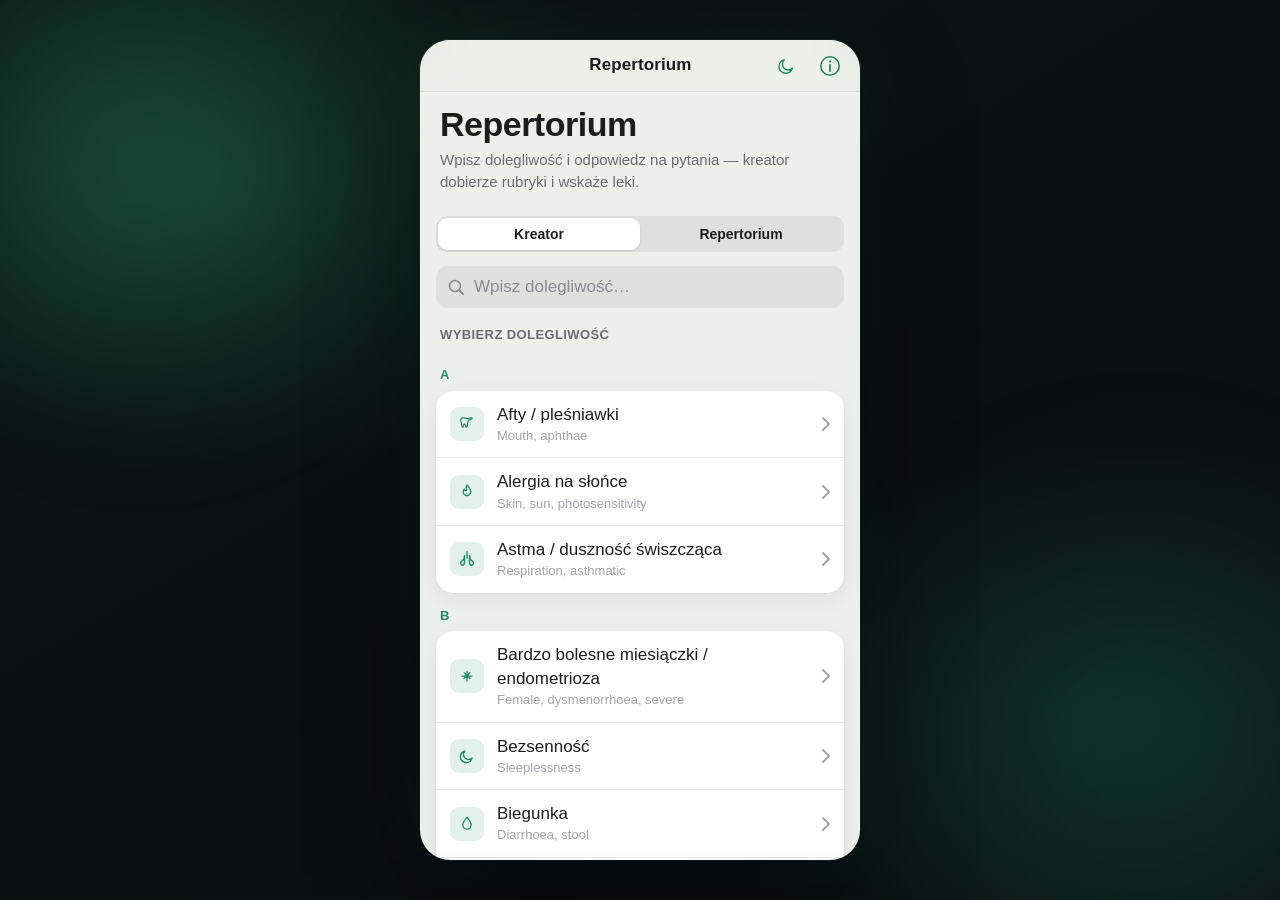
==== commit f771a4ed: "Update index.html" ====
--- a/index.html
+++ b/index.html
@@ -29,6 +29,31 @@
   body{font-family:var(--ff);background:var(--canvas);color:var(--label);-webkit-font-smoothing:antialiased;line-height:1.42;font-size:17px}
   #app{max-width:480px;margin:0 auto;min-height:100dvh;min-height:100vh;background:var(--bg);position:relative;overflow:hidden;box-shadow:0 0 60px rgba(0,0,0,.10)}
   @media (max-width:520px){ #app{box-shadow:none} body{background:var(--bg)} }
+
+  /* ——— WERSJA KOMPUTEROWA: kinowa scena, aplikacja jako pływająca karta ——— */
+  @keyframes floatA{0%,100%{transform:translate(0,0)}50%{transform:translate(46px,34px)}}
+  @keyframes floatB{0%,100%{transform:translate(0,0)}50%{transform:translate(-52px,-30px)}}
+  @media (min-width:768px) and (min-height:600px){
+    html,body{height:100%}
+    body{min-height:100vh;overflow:hidden;display:flex;align-items:center;justify-content:center;position:relative;
+      background:
+        radial-gradient(60% 55% at 16% 20%, rgba(52,201,138,.16), transparent 60%),
+        radial-gradient(55% 50% at 86% 80%, rgba(31,138,96,.15), transparent 62%),
+        linear-gradient(150deg,#0c1512 0%,#0a0f12 55%,#0b1015 100%);}
+    body::before,body::after{content:"";position:fixed;border-radius:50%;filter:blur(72px);z-index:0;pointer-events:none}
+    body::before{width:540px;height:540px;left:-130px;top:-110px;background:radial-gradient(circle,rgba(52,201,138,.22),transparent 70%);animation:floatA 20s ease-in-out infinite}
+    body::after{width:580px;height:580px;right:-150px;bottom:-130px;background:radial-gradient(circle,rgba(31,138,96,.20),transparent 70%);animation:floatB 24s ease-in-out infinite}
+    #app{width:440px;max-width:440px;height:min(900px,calc(100vh - 80px));min-height:0;margin:0;
+      border-radius:30px;overflow-y:auto;overflow-x:hidden;transform:translateZ(0);position:relative;z-index:1;
+      box-shadow:0 40px 120px -24px rgba(0,0,0,.66), 0 0 0 1px rgba(255,255,255,.05), 0 0 70px rgba(52,201,138,.07);
+      scrollbar-width:thin;scrollbar-color:rgba(140,140,150,.4) transparent}
+    body.dark #app{box-shadow:0 40px 120px -24px rgba(0,0,0,.82), 0 0 0 1px rgba(52,201,138,.16), 0 0 70px rgba(52,201,138,.10)}
+    #app::-webkit-scrollbar{width:8px}
+    #app::-webkit-scrollbar-thumb{background:rgba(140,140,150,.38);border-radius:8px}
+    #app::-webkit-scrollbar-track{background:transparent}
+    .nav{border-radius:30px 30px 0 0}
+    @media (prefers-reduced-motion:reduce){ body::before,body::after{animation:none} }
+  }
 
   .nav{position:sticky;top:0;z-index:30;height:52px;display:flex;align-items:center;padding:0 8px;background:rgba(237,239,234,.82);backdrop-filter:saturate(180%) blur(20px);-webkit-backdrop-filter:saturate(180%) blur(20px);border-bottom:.5px solid var(--sep)}
   .nav .title{flex:1;text-align:center;font-size:17px;font-weight:600;letter-spacing:.1px;white-space:nowrap;overflow:hidden;text-overflow:ellipsis;padding:0 4px}
@@ -2021,6 +2046,53 @@
 };
 Object.assign(PL_WORDS,{"too":"zbyt","late":"późny","early":"wczesny","great":"silny","greatly":"znacznie","female":"kobiece","male":"męskie","slight":"lekki","much":"dużo","little":"mało","very":"bardzo","more":"bardziej","less":"mniej","sensation,":"uczucie,"});
 Object.assign(PL_PHRASES,{"too late":"zbyt późno","too early":"zbyt wcześnie","too profuse":"zbyt obfita","with nausea":"z nudnościami","with vomiting":"z wymiotami","with chill":"z dreszczami","with fever":"z gorączką","with anxiety":"z lękiem","with headache":"z bólem głowy","with cough":"z kaszlem"});
+Object.assign(PL_WORDS,{
+  // Umysł
+  "abandoned":"opuszczony","absorbed":"pochłonięty","abusive":"obraźliwy","affectionate":"czuły","ambition":"ambicja","anticipation":"przewidywanie","anxious":"lękowy","apathy":"apatia","apprehensive":"obawiający się","arrogance":"arogancja","audacity":"zuchwałość","awkward":"niezdarny","bashful":"nieśmiały","benevolence":"życzliwość","blasphemy":"bluźnierstwo","brooding":"rozpamiętywanie","capricious":"kapryśny","cautious":"ostrożny","censorious":"krytykancki","cheerfulness":"wesołość","childish":"dziecinny","clairvoyance":"jasnowidzenie","clinging":"lgnący","complaining":"narzekanie","comprehension":"rozumienie","conceited":"zarozumiały","concentration":"koncentracja","confidence":"pewność","conscientious":"sumienny","contemptuous":"pogardliwy","contentment":"zadowolenie","contradiction":"sprzeciw","contrary":"przekorny","conversation":"rozmowa","cowardice":"tchórzostwo","credulous":"łatwowierny","cruelty":"okrucieństwo","cursing":"przeklinanie","deceitful":"podstępny","defiant":"buntowniczy","dejection":"przygnębienie","destructiveness":"niszczycielskość","discontented":"niezadowolony","discouraged":"zniechęcony","disgust":"wstręt","disobedience":"nieposłuszeństwo","distraction":"rozproszenie","doubtful":"niepewny","dread":"lęk","ecstasy":"ekstaza","embarrassed":"zakłopotany","envy":"zazdrość","excitable":"pobudliwy","fancies":"fantazje","fastidious":"drobiazgowy","fits":"napady","forsaken":"opuszczony","frightened":"przestraszony","frivolous":"frywolny","gestures":"gesty","gloomy":"ponury","grumbling":"zrzędzenie","haughty":"wyniosły","heedless":"nieuważny","helplessness":"bezradność","hesitating":"wahający","hopeless":"beznadziejny","horrible":"straszny","hurry":"pośpiech","hypochondriasis":"hipochondria","hysteria":"histeria","idiocy":"idiotyzm","imbecility":"niedorozwój","impatience":"niecierpliwość","impulse":"impuls","inconsolable":"niepocieszony","indifference":"obojętność","indignation":"oburzenie","indolence":"opieszałość","industrious":"pracowity","insanity":"obłęd","irresolution":"niezdecydowanie","jealousy":"zazdrość","jesting":"żartowanie","joy":"radość","laziness":"lenistwo","loathing":"obrzydzenie","loquacity":"gadatliwość","malicious":"złośliwy","mania":"mania","meditation":"rozmyślanie","melancholy":"melancholia","mildness":"łagodność","mistakes":"pomyłki","mocking":"drwiący","moaning":"jęczenie","morose":"posępny","muttering":"mamrotanie","obstinate":"uparty","offended":"urażony","oversensitive":"nadwrażliwy","passionate":"namiętny","quarrelsome":"kłótliwy","rage":"wściekłość","reproaches":"wyrzuty","reserved":"powściągliwy","reverie":"zaduma","screaming":"krzyk","sensitive":"wrażliwy","sentimental":"sentymentalny","shrieking":"wrzask","shy":"nieśmiały","sighing":"wzdychanie","slowness":"powolność","sobbing":"szlochanie","spiteful":"złośliwy","starting":"wzdryganie","stupefaction":"otępienie","suicidal":"samobójczy","suspicious":"podejrzliwy","talkative":"rozmowny","tearful":"płaczliwy","timidity":"nieśmiałość","torpor":"odrętwienie","unconsciousness":"nieprzytomność","wildness":"dzikość","will":"wola",
+  // ciało / objawy ogólne
+  "convulsive":"drgawkowy","epileptic":"padaczkowy","lameness":"kulawość","limping":"utykanie","numb":"zdrętwiały","quivering":"drżenie","rigidity":"sztywność","staggering":"zataczanie","stiff":"sztywny","tottering":"chwianie","unsteady":"niepewny","vibration":"wibracja","weak":"słaby","wasting":"wyniszczenie","emaciation":"wychudzenie","obesity":"otyłość","plethora":"przekrwienie","anaemia":"niedokrwistość","dropsy":"obrzęk wodny","oedema":"obrzęk","twitchings":"drgania","jerks":"szarpnięcia","relaxation":"rozluźnienie","haemorrhage":"krwotok","hemorrhage":"krwotok",
+  // wydzieliny / kolory
+  "mucous":"śluzowy","slimy":"śluzowaty","frothy":"pienisty","lumpy":"grudkowaty","stringy":"ciągnący","tenacious":"lepki","viscid":"lepki","gelatinous":"galaretowaty","milky":"mleczny","sanguineous":"krwisty","corrosive":"żrący","excoriating":"żrący","orange":"pomarańczowy","golden":"złoty","grayish":"szarawy","blackish":"czarniawy","reddish":"czerwonawy","whitish":"białawy","moist":"wilgotny","oily":"tłusty","greasy":"tłusty","unhealthy":"niezdrowy",
+  // czas
+  "hourly":"cogodzinny","daily":"codziennie","nightly":"conocny","weekly":"cotygodniowy","hour":"godzina","hours":"godziny","minute":"minuta","week":"tydzień","month":"miesiąc","year":"rok",
+  // pozycje / czynności
+  "kneeling":"klęczenie","squatting":"kucanie","leaning":"opieranie","reaching":"sięganie","grasping":"chwytanie","gripping":"ściskanie","chewing":"żucie","blowing":"wydmuchiwanie","jarring":"wstrząs","stepping":"stąpanie","jumping":"skakanie","running":"bieganie","riding":"jazda","driving":"jazda","swinging":"huśtanie","panting":"dyszenie","gasping":"łapanie tchu","rattling":"grzechotanie","whistling":"świst",
+  // pokarmowe
+  "fasting":"głodzenie","indigestion":"niestrawność","dyspepsia":"niestrawność","colic":"kolka","rumbling":"przelewanie","gurgling":"bulgotanie","weight":"ciężar","regurgitation":"zarzucanie","qualmishness":"mdłości",
+  // oddechowe / klatka
+  "lungs":"płuca","lung":"płuco","bronchi":"oskrzela","pleura":"opłucna","ribs":"żebra","rib":"żebro","sternum":"mostek","clavicle":"obojczyk","axilla":"pacha",
+  // kobiece / męskie / moczowe
+  "metrorrhagia":"krwotok maciczny","menorrhagia":"obfite miesiączki","amenorrhoea":"brak miesiączki","dysmenorrhoea":"bolesne miesiączki","prolapsus":"wypadanie","puerperal":"połogowy","gonorrhoea":"rzeżączka","chancre":"wrzód","testicles":"jądra","testis":"jądro","scrotum":"moszna","penis":"prącie","glans":"żołądź","spermatic":"nasienny","prostate":"prostata","gleet":"wyciek cewkowy",
+  // skóra
+  "rash":"wysypka","urticaria":"pokrzywka","herpes":"opryszczka","eczema":"wyprysk","psoriasis":"łuszczyca","ringworm":"grzybica","measles":"odra","scarlatina":"szkarlatyna","carbuncle":"karbunkuł","felon":"zastrzał","whitlow":"zastrzał","chilblains":"odmroziny","freckles":"piegi","moles":"znamiona","wrinkled":"pomarszczony","cicatrices":"blizny","scar":"blizna",
+  // głowa / oczy / uszy / nos / usta / gardło
+  "baldness":"łysienie","dandruff":"łupież","vision":"wzrok","sight":"wzrok","blindness":"ślepota","dim":"przyćmiony","blurred":"zamazany","flickering":"migotanie","sparks":"iskry","spots":"plamki","colors":"kolory","diplopia":"podwójne widzenie","strabismus":"zez","conjunctiva":"spojówka","cornea":"rogówka","tears":"łzy","styes":"jęczmienie","deafness":"głuchota","tinnitus":"szumy uszne","noises":"szumy","earwax":"woskowina","mastoid":"wyrostek sutkowaty","smell":"węch","odor":"zapach","polypus":"polip","ozaena":"cuchnący katar","complexion":"cera","tonsils":"migdałki","uvula":"języczek","pharynx":"gardło","oesophagus":"przełyk","goitre":"wole",
+  // kończyny
+  "forearm":"przedramię","sciatic":"kulszowy","sciatica":"rwa kulszowa","lumbago":"postrzał","varices":"żylaki","hamstrings":"ścięgna podkolanowe",
+  // gorączka / dreszcze / pot
+  "flushes":"uderzenia gorąca","flush":"uderzenie gorąca","intermittent":"przerywany","remittent":"zwalniający","continued":"ciągły","hectic":"trawiący","typhoid":"tyfusowy","septic":"septyczny","clammy":"lepki",
+  // objawy ogólne
+  "periodicity":"okresowość","reaction":"reakcja","relapse":"nawrót","sequelae":"następstwa","tendency":"skłonność","sensitiveness":"wrażliwość","intolerance":"nietolerancja","susceptibility":"podatność",
+  // przyimki / spójniki
+  "upon":"na","towards":"ku","against":"przeciw","beneath":"pod","above":"powyżej","below":"poniżej","between":"między","behind":"za","near":"blisko","around":"wokół","through":"przez","along":"wzdłuż","beside":"obok","within":"wewnątrz",
+  // czasowniki / stany
+  "disappears":"znika","relieved":"ulga","aggravated":"pogorszony","ameliorated":"poprawiony","caused":"spowodowany","followed":"poprzedzony","preceded":"poprzedzony","bearing-down":"parcie w dół"
+});
+Object.assign(PL_PHRASES,{
+  "sensation as if":"uczucie jakby","as if would":"jakby miało","as if sprained":"jakby zwichnięty","as if dislocated":"jakby zwichnięty","as if broken":"jakby złamany",
+  "prostration of mind":"wyczerpanie umysłowe","weary of life":"zmęczony życiem","loss of appetite":"brak apetytu","want of appetite":"brak apetytu","loss of":"utrata","fear of":"strach przed","desire to":"chęć",
+  "shaking chill":"dreszcze z trzęsieniem","discharge of blood":"wypływ krwi","upper limbs":"kończyny górne","lower limbs":"kończyny dolne","upper arm":"ramię","bearing down":"parcie w dół",
+  "alternate days":"co drugi dzień","every other day":"co drugi dzień","during the day":"w ciągu dnia","in the afternoon":"po południu","in the forenoon":"przed południem","before midnight":"przed północą","after midnight":"po północy","towards morning":"nad ranem","towards evening":"pod wieczór","all day":"przez cały dzień","all night":"przez całą noc",
+  "from coughing":"od kaszlu","from sneezing":"od kichania","from straining":"od wysiłku","from lifting":"od dźwigania","after dinner":"po obiedzie","after supper":"po kolacji","after breakfast":"po śniadaniu",
+  "during chill":"podczas dreszczy","during heat":"podczas gorączki","during fever":"podczas gorączki","during perspiration":"podczas pocenia","during cough":"podczas kaszlu",
+  "from cold drinks":"od zimnych napojów","from warm drinks":"od ciepłych napojów","in spots":"miejscami","in the chest":"w klatce piersiowej","in the abdomen":"w brzuchu","in the back":"w plecach","between the shoulders":"między łopatkami","small of back":"krzyż"
+});
+Object.assign(PL_WORDS,{"fluids":"płyny","fluid":"płyn"});
+Object.assign(PL_PHRASES,{
+  "with palpitation":"z kołataniem","with palpitations":"z kołataniem","with photophobia":"ze światłowstrętem","with restlessness":"z niepokojem","with trembling":"z drżeniem","with thirst":"z pragnieniem","with sweat":"z potem","with diarrhoea":"z biegunką",
+  "sitting up":"w pozycji siedzącej","better sitting up":"lepiej w pozycji siedzącej","worse sitting up":"gorzej w pozycji siedzącej",
+  "of death":"przed śmiercią","loss of fluids":"utrata płynów","during pregnancy":"podczas ciąży","extending to occiput":"promieniujący do potylicy"
+});
 const PL_PHRASE_RE = (()=>{
   const keys = Object.keys(PL_PHRASES).filter(k=>k.indexOf(' ')>=0).sort((a,b)=>b.length-a.length).map(k=>k.replace(/[.*+?^${}()|[\]\\]/g,'\\$&'));
   return keys.length ? new RegExp('\\b('+keys.join('|')+')\\b','ig') : null;
@@ -2038,9 +2110,14 @@
     return (t!==undefined) ? t : w;
   });
 }
+const CH_PL_LOWER = (()=>{ const m={}; for(const k in CH_PL) m[k.toLowerCase()]=CH_PL[k]; return m; })();
 function translateRubric(path){
   if(!path) return path;
-  let r = path.split(', ').map(plSegment).join(', ');
+  const segs = path.split(', ');
+  let r = segs.map((seg,i)=>{
+    if(i===0){ const c=CH_PL_LOWER[(seg||'').trim().toLowerCase()]; if(c) return c; }
+    return plSegment(seg);
+  }).join(', ');
   r = r.replace(/\s+/g,' ').replace(/\s+([,;:.])/g,'$1').replace(/,\s*,/g,',').replace(/^[\s,]+/,'').replace(/[\s,]+$/,'').trim();
   return r.charAt(0).toUpperCase() + r.slice(1);
 }
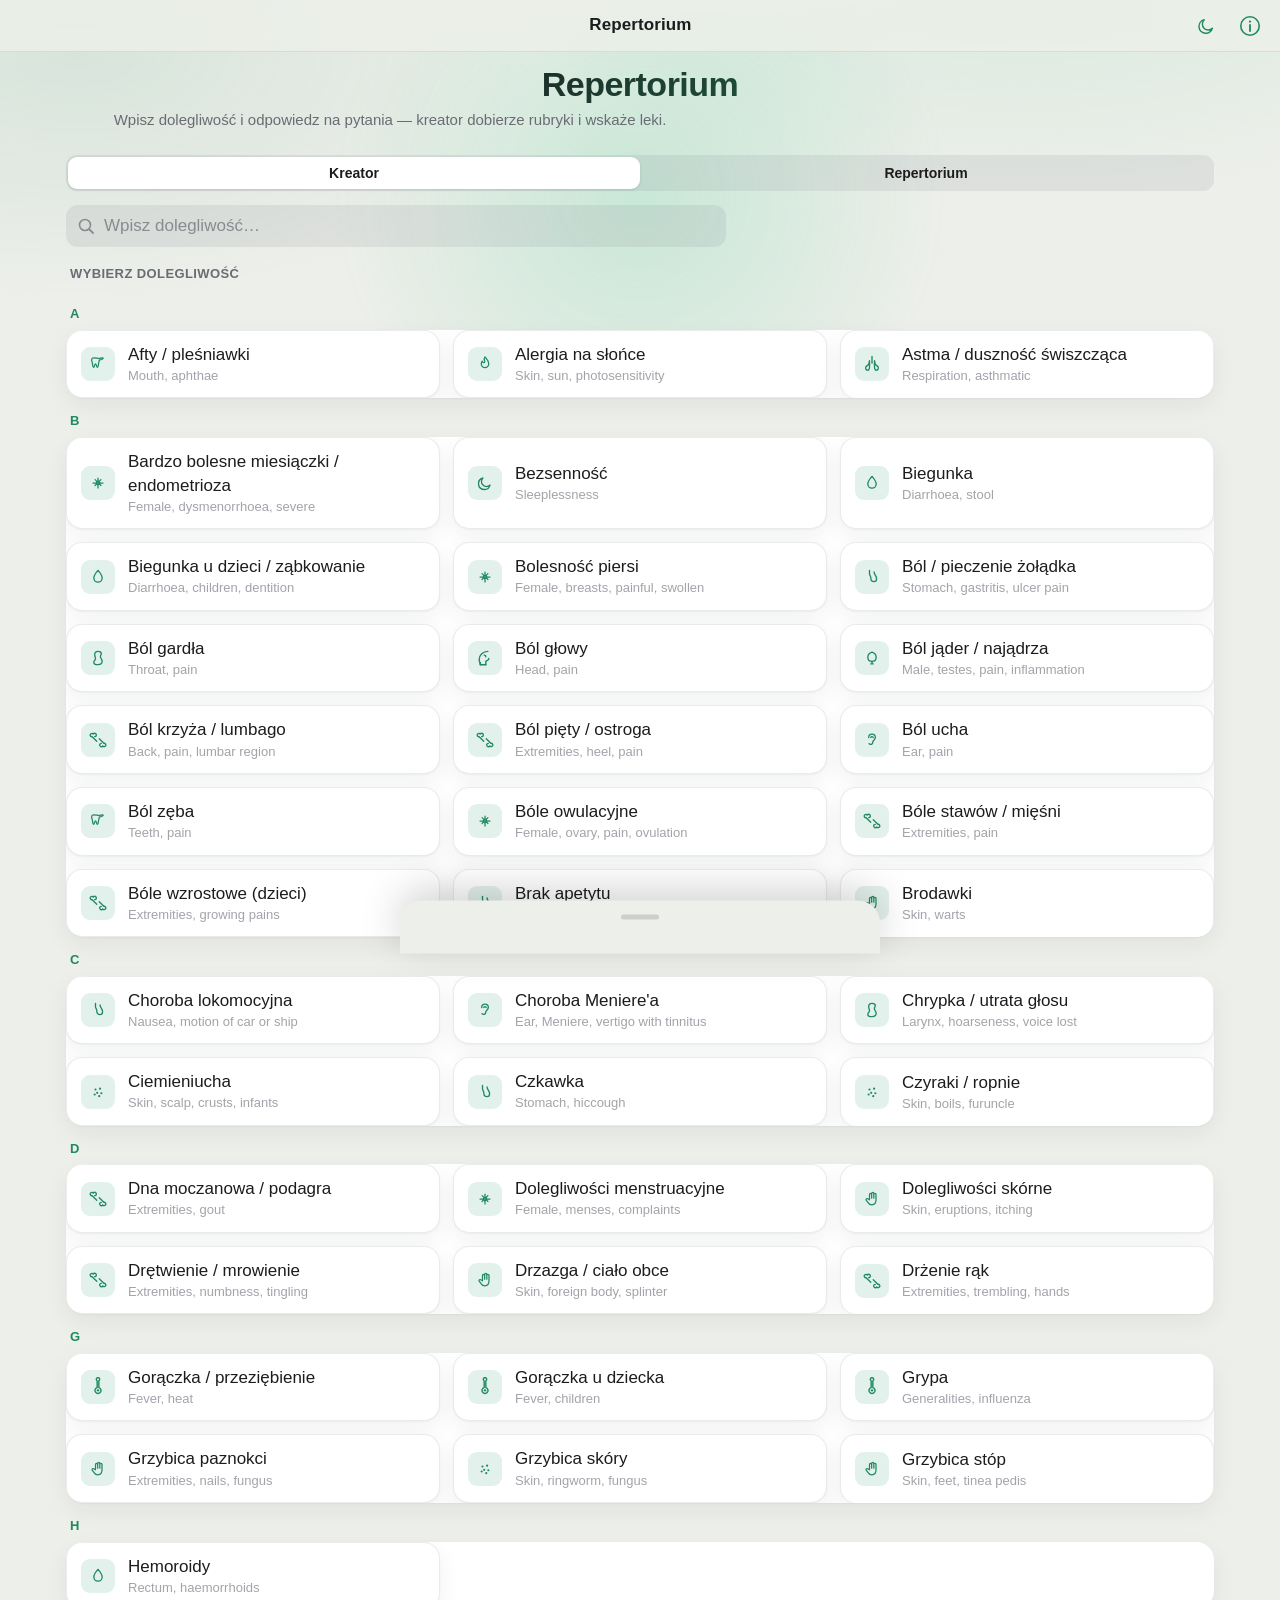
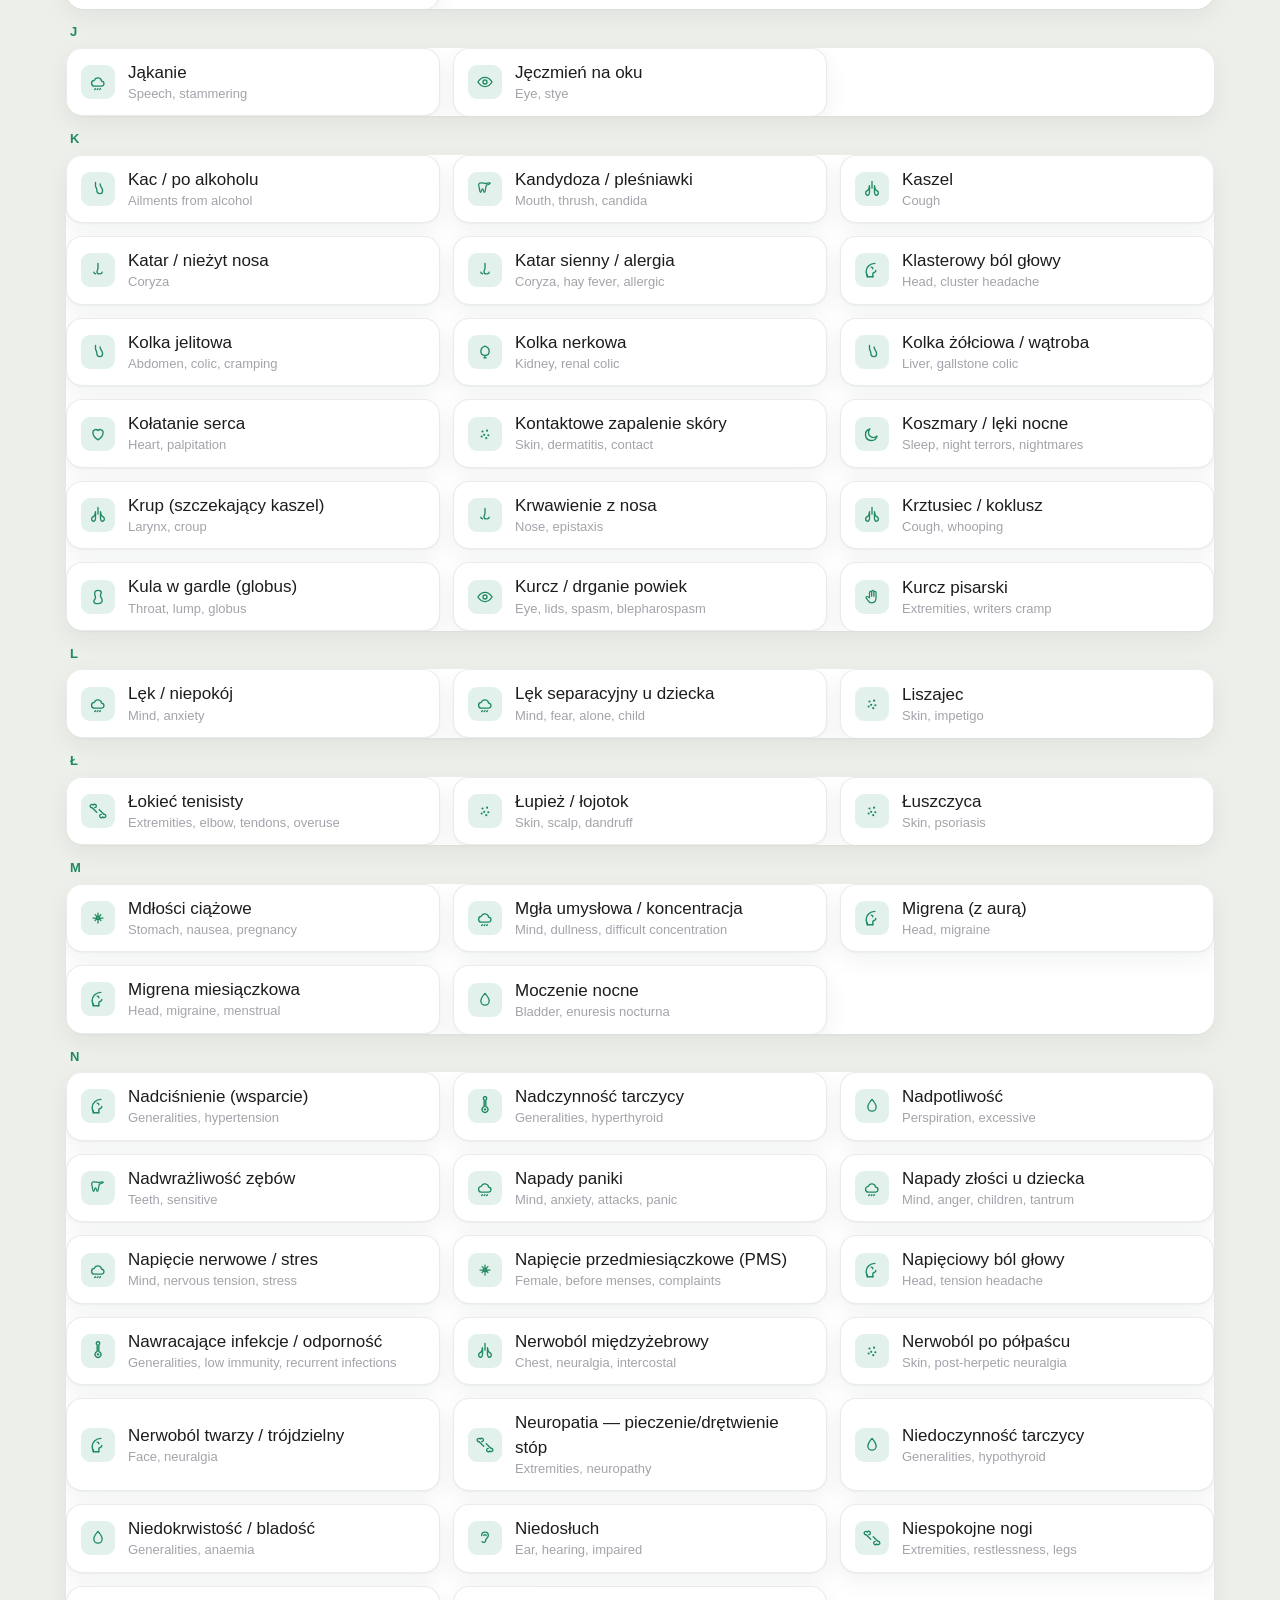
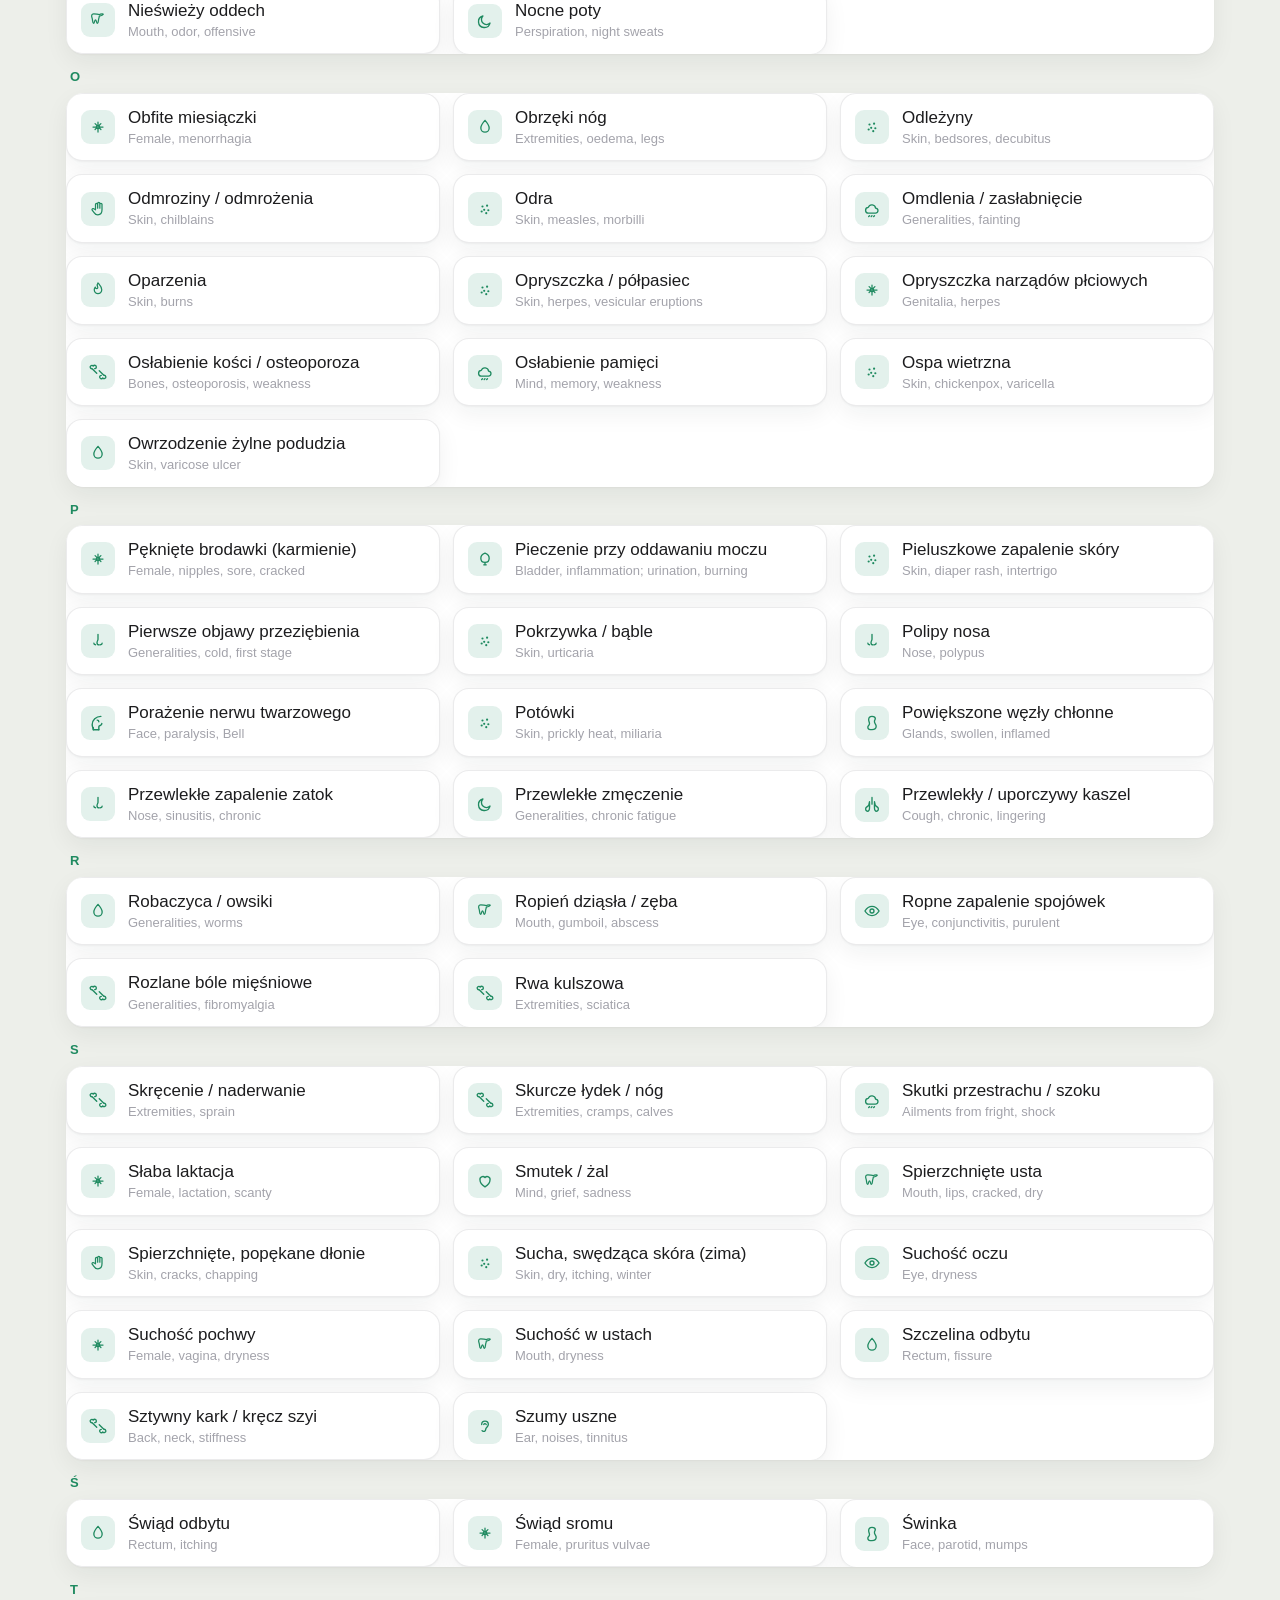
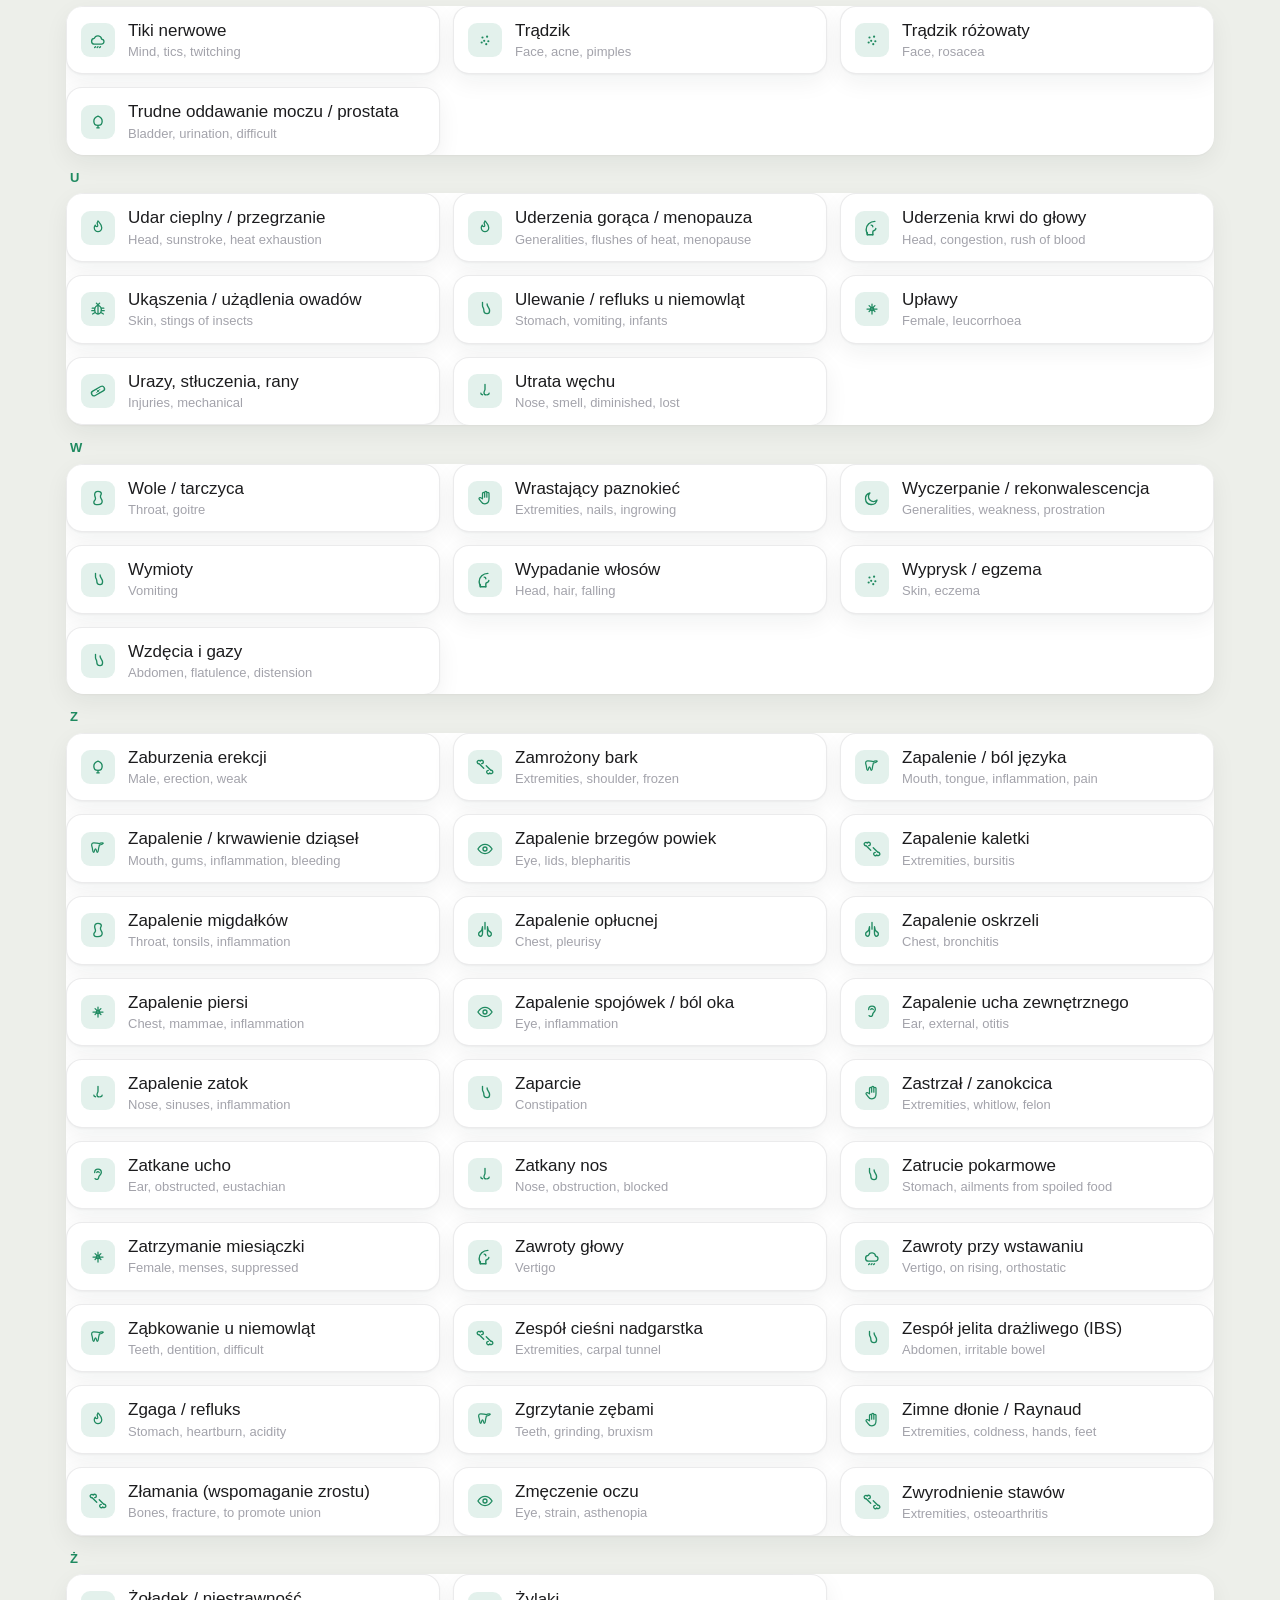
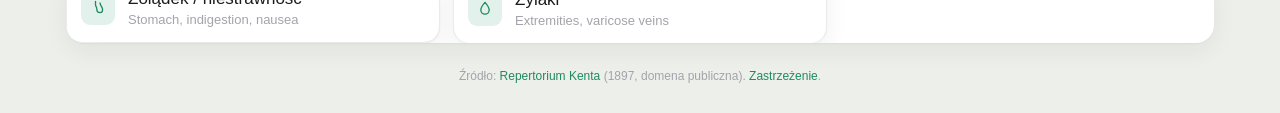
==== commit 8e932892: "Update index.html" ====
--- a/index.html
+++ b/index.html
@@ -30,29 +30,63 @@
   #app{max-width:480px;margin:0 auto;min-height:100dvh;min-height:100vh;background:var(--bg);position:relative;overflow:hidden;box-shadow:0 0 60px rgba(0,0,0,.10)}
   @media (max-width:520px){ #app{box-shadow:none} body{background:var(--bg)} }
 
-  /* ——— WERSJA KOMPUTEROWA: kinowa scena, aplikacja jako pływająca karta ——— */
-  @keyframes floatA{0%,100%{transform:translate(0,0)}50%{transform:translate(46px,34px)}}
-  @keyframes floatB{0%,100%{transform:translate(0,0)}50%{transform:translate(-52px,-30px)}}
+  /* ——— WERSJA KOMPUTEROWA: pełnoekranowa, nowoczesna strona w stylu cinematic ——— */
   @media (min-width:768px) and (min-height:600px){
-    html,body{height:100%}
-    body{min-height:100vh;overflow:hidden;display:flex;align-items:center;justify-content:center;position:relative;
+    html,body{height:auto}
+    body{min-height:100vh;background:var(--bg);position:relative;overflow-x:hidden}
+    body::before{content:"";position:fixed;inset:0;z-index:0;pointer-events:none;
       background:
-        radial-gradient(60% 55% at 16% 20%, rgba(52,201,138,.16), transparent 60%),
-        radial-gradient(55% 50% at 86% 80%, rgba(31,138,96,.15), transparent 62%),
-        linear-gradient(150deg,#0c1512 0%,#0a0f12 55%,#0b1015 100%);}
-    body::before,body::after{content:"";position:fixed;border-radius:50%;filter:blur(72px);z-index:0;pointer-events:none}
-    body::before{width:540px;height:540px;left:-130px;top:-110px;background:radial-gradient(circle,rgba(52,201,138,.22),transparent 70%);animation:floatA 20s ease-in-out infinite}
-    body::after{width:580px;height:580px;right:-150px;bottom:-130px;background:radial-gradient(circle,rgba(31,138,96,.20),transparent 70%);animation:floatB 24s ease-in-out infinite}
-    #app{width:440px;max-width:440px;height:min(900px,calc(100vh - 80px));min-height:0;margin:0;
-      border-radius:30px;overflow-y:auto;overflow-x:hidden;transform:translateZ(0);position:relative;z-index:1;
-      box-shadow:0 40px 120px -24px rgba(0,0,0,.66), 0 0 0 1px rgba(255,255,255,.05), 0 0 70px rgba(52,201,138,.07);
-      scrollbar-width:thin;scrollbar-color:rgba(140,140,150,.4) transparent}
-    body.dark #app{box-shadow:0 40px 120px -24px rgba(0,0,0,.82), 0 0 0 1px rgba(52,201,138,.16), 0 0 70px rgba(52,201,138,.10)}
-    #app::-webkit-scrollbar{width:8px}
-    #app::-webkit-scrollbar-thumb{background:rgba(140,140,150,.38);border-radius:8px}
-    #app::-webkit-scrollbar-track{background:transparent}
-    .nav{border-radius:30px 30px 0 0}
-    @media (prefers-reduced-motion:reduce){ body::before,body::after{animation:none} }
+        radial-gradient(70% 50% at 80% -8%, rgba(52,201,138,.13), transparent 60%),
+        radial-gradient(60% 45% at 6% 6%, rgba(31,138,96,.10), transparent 60%);}
+    #app{max-width:none;width:100%;margin:0;min-height:100vh;background:transparent;overflow:visible;box-shadow:none;position:relative;z-index:1}
+
+    .nav{height:62px;border-bottom:.5px solid var(--sep);
+      padding-left:max(24px,calc((100% - 1180px)/2));padding-right:max(24px,calc((100% - 1180px)/2))}
+    .nav .title{font-size:18px}
+
+    .screen{max-width:1180px;margin:0 auto;padding:0 24px calc(72px + var(--safe-b))}
+
+    .hero{position:relative;text-align:center;padding:66px 8px 28px}
+    .hero::before{content:"";position:absolute;left:50%;top:-30px;transform:translateX(-50%);
+      width:820px;max-width:92%;height:340px;z-index:-1;pointer-events:none;filter:blur(10px);
+      background:radial-gradient(circle, rgba(52,201,138,.20), transparent 68%)}
+    .hero h1{font-size:clamp(44px,5.4vw,72px);line-height:1.04;letter-spacing:-1.6px;margin:0 0 16px;
+      background:linear-gradient(135deg,var(--label) 28%,var(--accent));-webkit-background-clip:text;background-clip:text;color:transparent}
+    .hero p{font-size:clamp(16px,1.5vw,20px);max-width:640px;margin:0 auto;color:var(--label2)}
+
+    .search{max-width:660px;margin:12px auto 6px}
+
+    .grouphdr{max-width:1180px;font-size:14px;margin:30px 2px 14px}
+    .alpha{font-size:14px;padding:18px 2px 8px}
+
+    .list{background:transparent;box-shadow:none;border-radius:0;overflow:visible;
+      display:grid;grid-template-columns:repeat(auto-fill,minmax(290px,1fr));gap:13px}
+    .row{border-bottom:0;background:var(--card);border:1px solid var(--sep);border-radius:16px;
+      box-shadow:var(--shadow);padding:16px;transition:transform .14s,box-shadow .14s,border-color .14s}
+    .row:hover{transform:translateY(-3px);box-shadow:0 14px 34px -14px rgba(0,0,0,.4);border-color:var(--accent)}
+    .row .chev{display:none}
+    .rrow{border-bottom:0;background:var(--card);border:1px solid var(--sep);border-radius:14px;
+      box-shadow:var(--shadow);padding:14px;transition:transform .12s,border-color .12s,box-shadow .12s}
+    .rrow:hover{transform:translateY(-2px);box-shadow:0 12px 30px -14px rgba(0,0,0,.36)}
+    .rrow.on{border-color:var(--accent)}
+
+    .prog-wrap,.q-eyebrow,.q-title,.q-hint{max-width:860px;margin-left:auto;margin-right:auto}
+    .q-eyebrow{text-align:center;margin-top:42px}
+    .q-title{text-align:center;font-size:clamp(28px,3vw,40px)}
+    .q-hint{text-align:center}
+    .chips{max-width:920px;margin:26px auto 8px;display:grid;grid-template-columns:repeat(auto-fill,minmax(280px,1fr));gap:13px}
+    .chip:hover{border-color:var(--accent)}
+    .actions{position:sticky;bottom:0;left:auto;right:auto;max-width:860px;margin:18px auto 0;
+      padding:16px 0 calc(20px + var(--safe-b));background:linear-gradient(to top,var(--bg) 72%,transparent)}
+
+    .res-head{max-width:1180px;text-align:center;padding-top:38px}
+    .res-head h2{font-size:clamp(26px,3vw,38px)}
+    .rmd-grid{display:grid;grid-template-columns:repeat(auto-fill,minmax(340px,1fr));gap:13px}
+    .rmd{margin-bottom:0;border:1px solid var(--sep);transition:transform .12s,box-shadow .12s}
+    .rmd:hover{transform:translateY(-3px);box-shadow:0 14px 34px -14px rgba(0,0,0,.4)}
+    .sel-bar,.banner{max-width:1180px}
+
+    @media (prefers-reduced-motion:reduce){ .row,.rrow,.rmd{transition:none} }
   }
 
   .nav{position:sticky;top:0;z-index:30;height:52px;display:flex;align-items:center;padding:0 8px;background:rgba(237,239,234,.82);backdrop-filter:saturate(180%) blur(20px);-webkit-backdrop-filter:saturate(180%) blur(20px);border-bottom:.5px solid var(--sep)}
@@ -2497,7 +2531,7 @@
     <div class="sel-bar ${selOpen?'open':''}" id="selbar"><div class="toggle" id="seltoggle">
       <svg viewBox="0 0 22 22" width="20" height="20" fill="none" style="color:var(--accent)"><path d="M4 6h14M4 11h14M4 16h9" stroke="currentColor" stroke-width="1.8" stroke-linecap="round"/></svg>
       <b>Wybrane objawy</b><span class="cnt">${rubrics.length} ${chevDown()}</span></div><div class="body">${selItems}</div></div>
-    ${top.length?cards:`<div class="empty">Za mało danych. Wróć i dodaj więcej objawów.</div>`}
+    ${top.length?`<div class="rmd-grid">${cards}</div>`:`<div class="empty">Za mało danych. Wróć i dodaj więcej objawów.</div>`}
     <button class="btn btn-primary" style="width:100%;margin-top:6px" id="restart">${opt.backScreen==='rep'?'Wróć do repertorium':'Nowa analiza'}</button>
     <div class="foot">Wynik nie jest diagnozą ani zaleceniem leczenia. <a href="#" onclick="openDisclaimer();return false">Zastrzeżenie i bezpieczeństwo</a></div>
   </div>`;
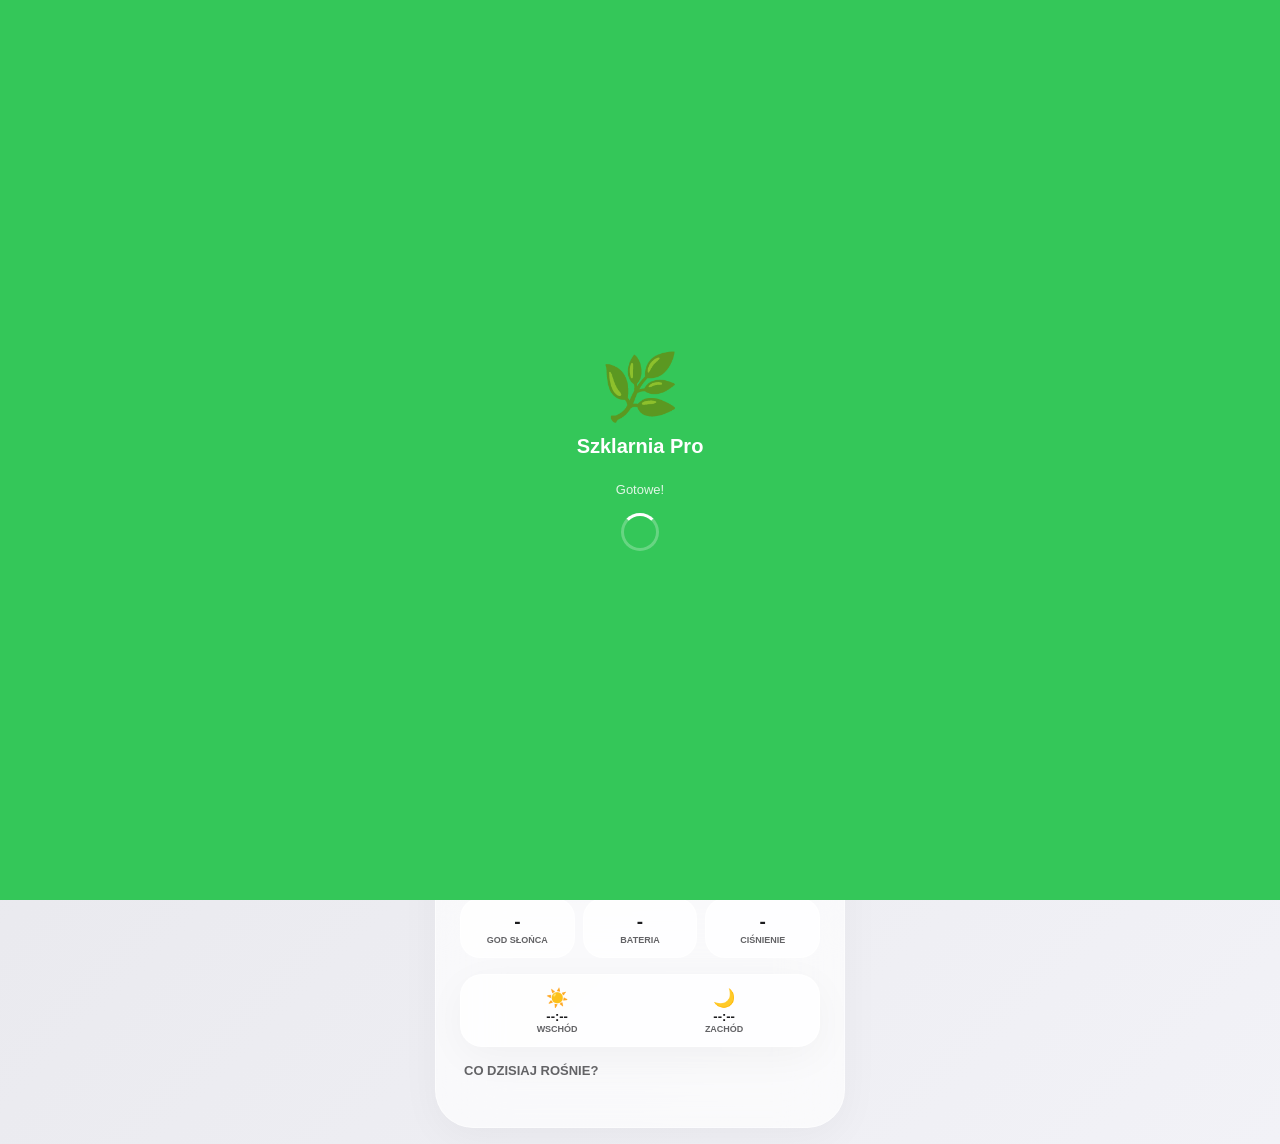
==== commit be173a63: "Update index.html" ====
--- a/index.html
+++ b/index.html
@@ -2,2588 +2,1485 @@
 <html lang="pl">
 <head>
 <meta charset="UTF-8">
-<meta name="viewport" content="width=device-width, initial-scale=1.0, viewport-fit=cover, maximum-scale=1">
-<meta name="theme-color" content="#edefea">
-<meta name="description" content="Wyszukiwarka leków homeopatycznych oparta na Repertorium Kenta — kreator dolegliwości oraz pełne repertorium z wyszukiwarką rubryk i repertoryzacją.">
-<title>Repertorium · leki homeopatyczne</title>
-<link rel="icon" type="image/svg+xml" href="[data-uri]">
-<link rel="icon" type="image/png" sizes="32x32" href="[data-uri]">
-<link rel="apple-touch-icon" href="[data-uri]">
+<meta name="viewport" content="width=device-width, initial-scale=1.0, user-scalable=no, viewport-fit=cover">
+<title>Szklarnia Pro</title>
 <meta name="apple-mobile-web-app-capable" content="yes">
-<meta name="mobile-web-app-capable" content="yes">
-<meta name="apple-mobile-web-app-status-bar-style" content="default">
-<meta name="apple-mobile-web-app-title" content="Repertorium">
+<meta name="apple-mobile-web-app-status-bar-style" content="black-translucent">
+<meta name="apple-mobile-web-app-title" content="Szklarnia">
+<meta name="theme-color" content="#34c759">
+<link rel="manifest" href="manifest.json">
+<link rel="apple-touch-icon" href="apple-touch-icon.png">
+<link rel="apple-touch-icon" sizes="192x192" href="icon-192.png">
 <style>
-  :root{
-    --bg:#edefea; --canvas:#dfe2da; --card:#ffffff;
-    --label:#1c1c1e; --label2:#6b6b73; --label3:#a3a3ab;
-    --sep:rgba(60,60,67,.10); --sep2:rgba(60,60,67,.18);
-    --accent:#1f8a60; --accent-press:#176f4d; --accent-tint:rgba(31,138,96,.12);
-    --g3:#1f8a60; --g2:#5fae8b; --g1:#a9cdba;
-    --shadow:0 1px 2px rgba(0,0,0,.04),0 8px 24px rgba(20,40,30,.06);
-    --radius:18px; --safe-b:env(safe-area-inset-bottom,0px);
-    --ff:-apple-system,BlinkMacSystemFont,"SF Pro Text","SF Pro","Segoe UI",Roboto,Helvetica,Arial,sans-serif;
-  }
-  *{box-sizing:border-box;-webkit-tap-highlight-color:transparent}
-  html,body{margin:0;padding:0}
-  body{font-family:var(--ff);background:var(--canvas);color:var(--label);-webkit-font-smoothing:antialiased;line-height:1.42;font-size:17px}
-  #app{max-width:480px;margin:0 auto;min-height:100dvh;min-height:100vh;background:var(--bg);position:relative;overflow:hidden;box-shadow:0 0 60px rgba(0,0,0,.10)}
-  @media (max-width:520px){ #app{box-shadow:none} body{background:var(--bg)} }
-
-  /* ——— WERSJA KOMPUTEROWA: pełnoekranowa, nowoczesna strona w stylu cinematic ——— */
-  @media (min-width:768px) and (min-height:600px){
-    html,body{height:auto}
-    body{min-height:100vh;background:var(--bg);position:relative;overflow-x:hidden}
-    body::before{content:"";position:fixed;inset:0;z-index:0;pointer-events:none;
-      background:
-        radial-gradient(70% 50% at 80% -8%, rgba(52,201,138,.13), transparent 60%),
-        radial-gradient(60% 45% at 6% 6%, rgba(31,138,96,.10), transparent 60%);}
-    #app{max-width:none;width:100%;margin:0;min-height:100vh;background:transparent;overflow:visible;box-shadow:none;position:relative;z-index:1}
-
-    .nav{height:62px;border-bottom:.5px solid var(--sep);
-      padding-left:max(24px,calc((100% - 1180px)/2));padding-right:max(24px,calc((100% - 1180px)/2))}
-    .nav .title{font-size:18px}
-
-    .screen{max-width:1180px;margin:0 auto;padding:0 24px calc(72px + var(--safe-b))}
-
-    .hero{position:relative;text-align:center;padding:66px 8px 28px}
-    .hero::before{content:"";position:absolute;left:50%;top:-30px;transform:translateX(-50%);
-      width:820px;max-width:92%;height:340px;z-index:-1;pointer-events:none;filter:blur(10px);
-      background:radial-gradient(circle, rgba(52,201,138,.20), transparent 68%)}
-    .hero h1{font-size:clamp(44px,5.4vw,72px);line-height:1.04;letter-spacing:-1.6px;margin:0 0 16px;
-      background:linear-gradient(135deg,var(--label) 28%,var(--accent));-webkit-background-clip:text;background-clip:text;color:transparent}
-    .hero p{font-size:clamp(16px,1.5vw,20px);max-width:640px;margin:0 auto;color:var(--label2)}
-
-    .search{max-width:660px;margin:12px auto 6px}
-
-    .grouphdr{max-width:1180px;font-size:14px;margin:30px 2px 14px}
-    .alpha{font-size:14px;padding:18px 2px 8px}
-
-    .list{background:transparent;box-shadow:none;border-radius:0;overflow:visible;
-      display:grid;grid-template-columns:repeat(auto-fill,minmax(290px,1fr));gap:13px}
-    .row{border-bottom:0;background:var(--card);border:1px solid var(--sep);border-radius:16px;
-      box-shadow:var(--shadow);padding:16px;transition:transform .14s,box-shadow .14s,border-color .14s}
-    .row:hover{transform:translateY(-3px);box-shadow:0 14px 34px -14px rgba(0,0,0,.4);border-color:var(--accent)}
-    .row .chev{display:none}
-    .rrow{border-bottom:0;background:var(--card);border:1px solid var(--sep);border-radius:14px;
-      box-shadow:var(--shadow);padding:14px;transition:transform .12s,border-color .12s,box-shadow .12s}
-    .rrow:hover{transform:translateY(-2px);box-shadow:0 12px 30px -14px rgba(0,0,0,.36)}
-    .rrow.on{border-color:var(--accent)}
-
-    .prog-wrap,.q-eyebrow,.q-title,.q-hint{max-width:860px;margin-left:auto;margin-right:auto}
-    .q-eyebrow{text-align:center;margin-top:42px}
-    .q-title{text-align:center;font-size:clamp(28px,3vw,40px)}
-    .q-hint{text-align:center}
-    .chips{max-width:920px;margin:26px auto 8px;display:grid;grid-template-columns:repeat(auto-fill,minmax(280px,1fr));gap:13px}
-    .chip:hover{border-color:var(--accent)}
-    .actions{position:sticky;bottom:0;left:auto;right:auto;max-width:860px;margin:18px auto 0;
-      padding:16px 0 calc(20px + var(--safe-b));background:linear-gradient(to top,var(--bg) 72%,transparent)}
-
-    .res-head{max-width:1180px;text-align:center;padding-top:38px}
-    .res-head h2{font-size:clamp(26px,3vw,38px)}
-    .rmd-grid{display:grid;grid-template-columns:repeat(auto-fill,minmax(340px,1fr));gap:13px}
-    .rmd{margin-bottom:0;border:1px solid var(--sep);transition:transform .12s,box-shadow .12s}
-    .rmd:hover{transform:translateY(-3px);box-shadow:0 14px 34px -14px rgba(0,0,0,.4)}
-    .sel-bar,.banner{max-width:1180px}
-
-    @media (prefers-reduced-motion:reduce){ .row,.rrow,.rmd{transition:none} }
-  }
-
-  .nav{position:sticky;top:0;z-index:30;height:52px;display:flex;align-items:center;padding:0 8px;background:rgba(237,239,234,.82);backdrop-filter:saturate(180%) blur(20px);-webkit-backdrop-filter:saturate(180%) blur(20px);border-bottom:.5px solid var(--sep)}
-  .nav .title{flex:1;text-align:center;font-size:17px;font-weight:600;letter-spacing:.1px;white-space:nowrap;overflow:hidden;text-overflow:ellipsis;padding:0 4px}
-  .nav button{border:0;background:none;color:var(--accent);font-family:var(--ff);font-size:17px;padding:8px 10px;min-width:60px;cursor:pointer;display:flex;align-items:center;gap:2px}
-  .nav button:active{opacity:.5}
-  .nav .right{justify-content:flex-end}
-  .nav .icnbtn{min-width:44px;justify-content:center}
-  .chev-l{width:11px;height:18px}
-
-  .screen{padding:0 16px calc(28px + var(--safe-b));animation:fade .26s ease both}
-  @keyframes fade{from{opacity:0}to{opacity:1}}
-  @media (prefers-reduced-motion:reduce){ .screen{animation:none} *{transition:none!important} }
-
-  .hero{padding:6px 4px 8px}
-  .hero h1{font-size:34px;line-height:1.1;font-weight:700;letter-spacing:-.5px;margin:8px 0 6px}
-  .hero p{margin:0;color:var(--label2);font-size:15px}
-
-  /* segmented control */
-  .seg{display:flex;background:rgba(118,118,128,.12);border-radius:11px;padding:2px;margin:16px 0 4px}
-  .seg button{flex:1;border:0;background:none;font-family:var(--ff);font-size:14px;font-weight:600;color:var(--label);padding:8px;border-radius:9px;cursor:pointer;transition:.18s}
-  .seg button.on{background:#fff;box-shadow:0 1px 3px rgba(0,0,0,.12)}
-
-  .search{position:relative;margin:14px 0 8px}
-  .search input{width:100%;border:0;background:rgba(118,118,128,.12);border-radius:12px;padding:11px 12px 11px 38px;font-size:17px;font-family:var(--ff);color:var(--label)}
-  .search input::placeholder{color:#8a8a90}
-  .search input:focus{outline:2px solid var(--accent-tint)}
-  .search>svg{position:absolute;left:11px;top:50%;transform:translateY(-50%);width:18px;height:18px;color:#8a8a90}
-
-  .grouphdr{font-size:13px;font-weight:600;color:var(--label2);text-transform:uppercase;letter-spacing:.4px;margin:18px 4px 8px;display:flex;align-items:center;justify-content:space-between}
-  .grouphdr .more{color:var(--accent);text-transform:none;letter-spacing:0;font-weight:500;cursor:pointer}
-
-  .list{background:var(--card);border-radius:var(--radius);box-shadow:var(--shadow);overflow:hidden}
-  .row{display:flex;align-items:center;gap:13px;padding:12px 14px;cursor:pointer;border-bottom:.5px solid var(--sep);transition:background .15s}
-  .row:last-child{border-bottom:0}
-  .row:active{background:rgba(60,60,67,.07)}
-  .row .ico{width:34px;height:34px;border-radius:9px;flex:none;display:flex;align-items:center;justify-content:center;background:var(--accent-tint);color:var(--accent)}
-  .row .ico svg{width:20px;height:20px}
-  .row .tx{flex:1;min-width:0}
-  .row .tx b{font-weight:500;font-size:17px;display:block}
-  .row .tx span{font-size:13px;color:var(--label3);display:block;white-space:nowrap;overflow:hidden;text-overflow:ellipsis}
-  .row .cnt{font-size:13px;color:var(--label3);flex:none}
-  .row .chev{width:8px;height:14px;color:var(--label3);flex:none}
-  .empty{color:var(--label3);text-align:center;padding:34px 10px;font-size:15px}
-
-  /* rubric rows (full repertory) */
-  .rrow{display:flex;align-items:flex-start;gap:11px;padding:11px 14px;cursor:pointer;border-bottom:.5px solid var(--sep)}
-  .rrow:last-child{border-bottom:0}
-  .rrow:active{background:rgba(60,60,67,.06)}
-  .rrow .add{width:24px;height:24px;border-radius:50%;border:2px solid var(--sep2);flex:none;display:flex;align-items:center;justify-content:center;margin-top:1px;transition:.15s}
-  .rrow .add svg{width:13px;height:13px;color:#fff;opacity:0;transform:scale(.5);transition:.15s}
-  .rrow.on .add{background:var(--accent);border-color:var(--accent)}
-  .rrow.on .add svg{opacity:1;transform:none}
-  .rrow .rt{flex:1;min-width:0}
-  .rrow .rt b{font-weight:500;font-size:15.5px;line-height:1.3;display:block}
-  .rrow .rt span{font-size:12px;color:var(--label3)}
-  .rrow .rn{font-size:12px;color:var(--label3);flex:none;margin-top:2px}
-
-  /* questions / wizard */
-  .prog-wrap{padding:14px 2px 4px}
-  .prog{height:5px;border-radius:3px;background:rgba(60,60,67,.12);overflow:hidden}
-  .prog>i{display:block;height:100%;background:var(--accent);border-radius:3px;transition:width .35s cubic-bezier(.4,0,.2,1)}
-  .prog-lbl{font-size:13px;color:var(--label3);margin:8px 2px 0}
-  .q-eyebrow{font-size:13px;font-weight:600;color:var(--accent);letter-spacing:.3px;margin:22px 2px 6px;text-transform:uppercase}
-  .q-title{font-size:26px;font-weight:700;letter-spacing:-.3px;line-height:1.18;margin:0 2px 4px}
-  .q-hint{font-size:14px;color:var(--label2);margin:4px 2px 0}
-  .chips{display:flex;flex-direction:column;gap:10px;margin:20px 0 8px}
-  .chip{display:flex;align-items:center;gap:12px;width:100%;text-align:left;background:var(--card);border:1.5px solid transparent;border-radius:14px;padding:14px 15px;font-size:16px;font-family:var(--ff);color:var(--label);box-shadow:var(--shadow);cursor:pointer;transition:transform .08s,border-color .15s,background .15s}
-  .chip:active{transform:scale(.985)}
-  .chip .tick{width:23px;height:23px;border-radius:50%;border:2px solid var(--sep2);flex:none;display:flex;align-items:center;justify-content:center;transition:.15s}
-  .chip .tick svg{width:13px;height:13px;color:#fff;opacity:0;transform:scale(.5);transition:.15s}
-  .chip.on{border-color:var(--accent);background:var(--accent-tint)}
-  .chip.on .tick{background:var(--accent);border-color:var(--accent)}
-  .chip.on .tick svg{opacity:1;transform:none}
-
-  .actions{position:sticky;bottom:0;left:0;right:0;margin:8px -16px 0;padding:12px 16px calc(14px + var(--safe-b));background:linear-gradient(to top,var(--bg) 70%,transparent);display:flex;gap:10px}
-  .btn{flex:1;border:0;border-radius:14px;padding:15px;font-size:17px;font-weight:600;font-family:var(--ff);cursor:pointer;transition:transform .08s,opacity .15s}
-  .btn:active{transform:scale(.98)}
-  .btn-primary{background:var(--accent);color:#fff}
-  .btn-primary:active{background:var(--accent-press)}
-  .btn-primary:disabled{opacity:.4}
-  .btn-ghost{background:rgba(118,118,128,.12);color:var(--accent);flex:0 0 auto;padding-left:22px;padding-right:22px}
-
-  /* sticky case button */
-  .casebar{position:fixed;left:50%;transform:translateX(-50%);bottom:0;width:100%;max-width:480px;margin:0;padding:10px 16px calc(14px + var(--safe-b));background:linear-gradient(to top,var(--bg) 80%,rgba(0,0,0,0));z-index:60}
-  body.has-case .screen{padding-bottom:92px}
-  .casebar button{width:100%;border:0;border-radius:14px;padding:15px;font-size:17px;font-weight:600;font-family:var(--ff);background:var(--accent);color:#fff;cursor:pointer;display:flex;align-items:center;justify-content:center;gap:8px}
-  .casebar button:active{background:var(--accent-press)}
-  .casebar .b{background:rgba(255,255,255,.25);border-radius:20px;padding:1px 9px;font-size:14px}
-
-  /* results */
-  .res-head{padding:8px 2px 2px}
-  .res-head h2{font-size:24px;font-weight:700;letter-spacing:-.3px;margin:6px 0 2px}
-  .res-head p{margin:0;color:var(--label2);font-size:14px}
-  .sel-bar{margin:14px 0;background:var(--card);border-radius:14px;box-shadow:var(--shadow);overflow:hidden}
-  .sel-bar .toggle{display:flex;align-items:center;gap:10px;padding:13px 15px;cursor:pointer;font-size:15px}
-  .sel-bar .toggle b{font-weight:500}
-  .sel-bar .toggle .cnt{margin-left:auto;color:var(--label3);font-size:14px}
-  .sel-bar .body{display:none;padding:0 15px 12px;border-top:.5px solid var(--sep)}
-  .sel-bar.open .body{display:block}
-  .sel-item{font-size:14px;color:var(--label2);padding:8px 0;border-bottom:.5px solid var(--sep);display:flex;gap:8px}
-  .sel-item:last-child{border:0}
-  .sel-item em{color:var(--label3);font-style:normal;margin-left:auto;white-space:nowrap}
-  .rmd{display:flex;align-items:center;gap:14px;background:var(--card);border-radius:var(--radius);box-shadow:var(--shadow);padding:13px 14px;margin-bottom:11px;cursor:pointer;transition:transform .08s}
-  .rmd:active{transform:scale(.99)}
-  .rank{font-size:13px;font-weight:700;color:var(--label3);width:18px;text-align:center;flex:none}
-  .ring{width:46px;height:46px;flex:none;border-radius:50%;display:flex;align-items:center;justify-content:center;position:relative}
-  .ring::after{content:"";position:absolute;inset:5px;background:var(--card);border-radius:50%}
-  .ring span{position:relative;z-index:1;font-size:13px;font-weight:700;color:var(--accent)}
-  .rmd .info{flex:1;min-width:0}
-  .rmd .info b{font-weight:600;font-size:17px}
-  .rmd .info .lat{font-size:13px;color:var(--label3);font-style:italic}
-  .rmd .info .meta{font-size:13px;color:var(--label2);margin-top:2px}
-  .rmd .chev{width:8px;height:14px;color:var(--label3);flex:none}
-
-  .backdrop{position:fixed;inset:0;background:rgba(0,0,0,.32);opacity:0;pointer-events:none;transition:opacity .3s;z-index:40}
-  .backdrop.show{opacity:1;pointer-events:auto}
-  .sheet{position:fixed;left:0;right:0;bottom:0;max-width:480px;margin:0 auto;z-index:50;background:var(--bg);border-radius:22px 22px 0 0;padding:8px 18px calc(24px + var(--safe-b));transform:translateY(101%);transition:transform .34s cubic-bezier(.32,.72,0,1);max-height:88dvh;max-height:88vh;overflow:auto;box-shadow:0 -10px 40px rgba(0,0,0,.18)}
-  .sheet.show{transform:none}
-  .grab{width:38px;height:5px;border-radius:3px;background:var(--sep2);margin:6px auto 10px}
-  .sheet h3{font-size:22px;font-weight:700;margin:6px 0 1px;letter-spacing:-.2px}
-  .sheet .lat{color:var(--label3);font-style:italic;font-size:14px;margin-bottom:14px}
-  .sheet .key{background:var(--card);border-radius:14px;box-shadow:var(--shadow);padding:14px;font-size:15px;color:var(--label);margin-bottom:16px}
-  .sheet .sub{font-size:13px;font-weight:600;color:var(--label2);text-transform:uppercase;letter-spacing:.4px;margin:0 2px 8px}
-  .cov{background:var(--card);border-radius:14px;box-shadow:var(--shadow);overflow:hidden}
-  .cov .ci{display:flex;align-items:center;gap:10px;padding:11px 14px;border-bottom:.5px solid var(--sep);font-size:15px}
-  .cov .ci:last-child{border:0}
-  .dot{width:9px;height:9px;border-radius:50%;flex:none}
-  .cov .ci .gl{margin-left:auto;font-size:12px;color:var(--label3)}
-  .sheet .close{width:100%;margin-top:18px;background:rgba(118,118,128,.12);color:var(--accent);border:0;border-radius:14px;padding:15px;font-size:17px;font-weight:600;font-family:var(--ff);cursor:pointer}
-  .sheet .danger{color:#c0392b}
-
-  .disc{font-size:14px;color:var(--label2);line-height:1.5}
-  .disc strong{color:var(--label)}
-  .disc .warn{background:#fff5ec;border:1px solid #ffd9b3;color:#8a4b00;border-radius:12px;padding:12px 14px;margin:10px 0;font-size:13.5px}
-
-  .banner{background:var(--card);border-radius:12px;box-shadow:var(--shadow);padding:11px 13px;font-size:13px;color:var(--label2);margin:6px 0 2px;display:flex;gap:9px;align-items:flex-start}
-  .banner svg{flex:none;width:17px;height:17px;color:var(--accent);margin-top:1px}
-  .banner.demo{background:#fff8ee}
-  .banner.demo svg{color:#c08a2a}
-
-  .foot{margin-top:24px;text-align:center;color:var(--label3);font-size:12px;line-height:1.5}
-  .foot a{color:var(--accent);text-decoration:none}
-
-  .alpha{font-size:13px;font-weight:800;color:var(--accent);letter-spacing:.08em;padding:14px 4px 6px}
-  .alpha:first-child{padding-top:2px}
-
-  /* tryb ciemny — grafit */
-  body.dark{
-    --bg:#16181c; --canvas:#0d0e10; --card:#1e2227;
-    --label:#f3f4f6; --label2:#aab0b8; --label3:#71777f;
-    --sep:rgba(255,255,255,.08); --sep2:rgba(255,255,255,.17);
-    --accent:#34c98a; --accent-press:#2bb079; --accent-tint:rgba(52,201,138,.16);
-    --g3:#34c98a; --g2:#5fae8b; --g1:#41544a;
-    --shadow:0 1px 2px rgba(0,0,0,.5),0 10px 30px rgba(0,0,0,.55);
-  }
-  body.dark .nav{background:rgba(22,24,28,.82)}
-  body.dark .seg{background:rgba(255,255,255,.07)}
-  body.dark .seg button.on{background:#2a2f37}
-  body.dark .search input{background:rgba(255,255,255,.07)}
-  body.dark .ring{background:#2a2f37}
-  body.dark .banner.demo{background:#2a2410}
-  body.dark .disc .warn{background:#2a1f10;border-color:#5a4520;color:#f0c890}
+:root{--html-bg:#e5e5ea;--bg-gradient:linear-gradient(135deg,#e5e5ea 0%,#f2f2f7 100%);--glass-bg:rgba(255,255,255,0.65);--glass-card:rgba(255,255,255,0.8);--text-main:#1c1c1e;--text-sub:#636366;--accent-green:#34c759;--accent-blue:#007aff;--accent-red:#ff3b30;--accent-orange:#ff9500;--accent-purple:#af52de;--accent-cyan:#32ade6;--border-light:rgba(255,255,255,0.5);--shadow-soft:0 10px 40px rgba(0,0,0,0.04);--input-bg:#fff;--nav-bg:rgba(0,0,0,0.06);--range-bg:rgba(0,0,0,0.05);--profile-sel-bg:rgba(52,199,89,0.05);--card-solid:#ffffff}
+:root[data-theme="dark"]{--html-bg:#000;--bg-gradient:linear-gradient(135deg,#000 0%,#1c1c1e 100%);--glass-bg:rgba(28,28,30,0.4);--glass-card:rgba(44,44,46,0.6);--text-main:#fff;--text-sub:#aeaea2;--accent-green:#30d158;--accent-blue:#0a84ff;--accent-red:#ff453a;--accent-orange:#ff9f0a;--accent-purple:#bf5af2;--accent-cyan:#64d2ff;--border-light:rgba(255,255,255,0.05);--shadow-soft:0 10px 40px rgba(0,0,0,0.3);--input-bg:rgba(28,28,30,0.6);--nav-bg:rgba(255,255,255,0.1);--range-bg:rgba(255,255,255,0.1);--profile-sel-bg:rgba(48,209,88,0.15);--card-solid:#2c2c2e}
+@media(prefers-color-scheme:dark){:root:not([data-theme="light"]){--html-bg:#000;--bg-gradient:linear-gradient(135deg,#000 0%,#1c1c1e 100%);--glass-bg:rgba(28,28,30,0.4);--glass-card:rgba(44,44,46,0.6);--text-main:#fff;--text-sub:#aeaea2;--accent-green:#30d158;--accent-blue:#0a84ff;--accent-red:#ff453a;--accent-orange:#ff9f0a;--accent-purple:#bf5af2;--accent-cyan:#64d2ff;--border-light:rgba(255,255,255,0.05);--shadow-soft:0 10px 40px rgba(0,0,0,0.3);--input-bg:rgba(28,28,30,0.6);--nav-bg:rgba(255,255,255,0.1);--range-bg:rgba(255,255,255,0.1);--profile-sel-bg:rgba(48,209,88,0.15);--card-solid:#2c2c2e}}
+html{background:var(--html-bg);transition:background .3s}
+body{font-family:-apple-system,BlinkMacSystemFont,sans-serif;background:var(--bg-gradient);margin:0;padding:16px;display:flex;justify-content:center;align-items:flex-start;min-height:100vh;color:var(--text-main);-webkit-font-smoothing:antialiased;box-sizing:border-box}
+.wrapper{width:100%;max-width:410px;margin-top:20px;background:var(--glass-bg);backdrop-filter:blur(30px);-webkit-backdrop-filter:blur(30px);border:1px solid var(--border-light);border-radius:38px;padding:24px;box-shadow:var(--shadow-soft);box-sizing:border-box;position:relative}
+.tab-nav{display:flex;background:var(--nav-bg);border-radius:14px;padding:4px;margin-bottom:24px;position:relative;z-index:10;user-select:none;-webkit-user-select:none}
+.tab-btn{flex:1;padding:10px;text-align:center;border-radius:10px;font-size:14px;font-weight:600;color:var(--text-sub);cursor:pointer;transition:all .3s}
+.tab-btn.active{background:var(--glass-card);color:var(--text-main);box-shadow:0 2px 8px rgba(0,0,0,0.1)}
+.tab-content{display:none;animation:fadeIn .4s ease}
+.tab-content.active{display:block}
+.sub-content{display:none;animation:fadeIn .4s ease}
+.sub-content.active{display:block}
+@keyframes fadeIn{from{opacity:0;transform:translateY(-5px)}to{opacity:1;transform:translateY(0)}}
+.status-hero{text-align:center;padding:10px 0 16px}
+.status-icon{font-size:54px;margin-bottom:8px;display:inline-block}
+.status-text{font-size:22px;font-weight:800;letter-spacing:-.5px}
+.update-badge{display:inline-flex;align-items:center;justify-content:center;gap:6px;margin-top:14px;padding:6px 14px;background:var(--nav-bg);border:.5px solid var(--border-light);border-radius:20px;font-size:11px;font-weight:600;color:var(--text-sub);cursor:pointer}
+.conn-dot{width:7px;height:7px;border-radius:50%;background:var(--accent-green);display:inline-block}
+.conn-dot.off{background:var(--accent-red)}
+.pulse-alert{animation:pulseAlert 1.2s infinite ease-in-out;color:var(--accent-red)}
+@keyframes pulseAlert{0%{transform:scale(1);opacity:1}50%{transform:scale(1.15);opacity:.8}100%{transform:scale(1);opacity:1}}
+.service-banner{background:var(--accent-orange);color:#fff;text-align:center;padding:10px;border-radius:12px;font-weight:800;font-size:14px;margin-bottom:20px;display:none}
+.weather-grid{display:flex;flex-wrap:wrap;gap:8px;margin-bottom:16px}
+.weather-card{flex:1 1 calc(33.333% - 8px);min-width:90px;background:var(--glass-card);border:1px solid var(--border-light);border-radius:20px;padding:12px 4px;text-align:center;box-sizing:border-box}
+.weather-val{font-size:19px;font-weight:800;margin-bottom:2px;min-height:22px}
+.weather-lbl{font-size:9px;color:var(--text-sub);font-weight:700;text-transform:uppercase}
+h2{font-size:13px;margin:0 0 10px 4px;color:var(--text-sub);text-transform:uppercase;font-weight:700}
+.section-card{background:var(--glass-card);border:1px solid var(--border-light);border-radius:22px;padding:16px;margin-bottom:16px;box-shadow:var(--shadow-soft);box-sizing:border-box}
+.profile-container{display:flex;gap:8px;margin-bottom:15px;flex-wrap:wrap}
+.profile-btn{flex:1 1 calc(33.333% - 6px);min-width:90px;background:var(--glass-card);border:1px solid var(--border-light);border-radius:16px;padding:14px 4px;font-size:13px;font-weight:600;color:var(--text-main);cursor:pointer;box-sizing:border-box;transition:all .2s}
+.profile-btn:active{transform:scale(.95)}
+.profile-btn.selected{border-color:var(--accent-green);background:var(--profile-sel-bg)}
+.profile-icon{font-size:26px;display:block;margin-bottom:6px}
+label{font-weight:600;font-size:14px;display:block;margin-bottom:6px}
+input[type=range]{-webkit-appearance:none;width:100%;height:8px;border-radius:5px;background:var(--range-bg);outline:none;margin:12px 0}
+input[type=range]::-webkit-slider-thumb{-webkit-appearance:none;appearance:none;width:26px;height:26px;border-radius:50%;background:#fff;box-shadow:0 2px 8px rgba(0,0,0,0.15);cursor:pointer;border:.5px solid rgba(0,0,0,0.04)}
+.text-input{width:100%;padding:10px;border-radius:10px;border:1px solid var(--border-light);background:var(--input-bg);color:var(--text-main);font-size:14px;outline:none;box-sizing:border-box;margin-bottom:15px}
+.btn-test{display:block;width:100%;padding:12px;border:none;border-radius:18px;font-size:14px;font-weight:700;cursor:pointer;transition:.2s;background:rgba(0,122,255,0.1);color:var(--accent-blue);margin-top:8px}
+.ota-tab{background:var(--nav-bg);color:var(--text-sub);cursor:pointer;transition:.2s}
+.ota-tab-active{background:var(--accent-orange);color:#fff}
+.btn-state-row{display:flex;justify-content:space-between;align-items:center;padding:12px 14px;background:var(--nav-bg);border-radius:14px;margin-bottom:8px;font-size:14px;font-weight:600}
+.btn-state{font-size:14px;font-weight:700;transition:.2s}
+.btn-test-row{display:flex;justify-content:space-between;align-items:center;padding:11px 0;border-bottom:1px solid var(--border-light);font-size:14px}
+.btn-test-row:last-child{border-bottom:none}
+.btn-state{padding:4px 14px;border-radius:20px;font-size:12px;font-weight:700;background:var(--nav-bg);color:var(--text-sub);min-width:60px;text-align:center;transition:.15s}
+.btn-state.active{background:var(--accent-green);color:#fff;transform:scale(1.05)}
+.btn-ota-main{width:100%;padding:16px;border:none;border-radius:20px;font-size:16px;font-weight:800;background:linear-gradient(135deg,#ffb340,var(--accent-orange));color:#fff;cursor:pointer;transition:.2s;box-shadow:0 6px 20px rgba(255,149,0,0.25)}
+.btn-ota-main:active{transform:scale(0.98)}
+.btn-ota-main:disabled{opacity:0.5;cursor:not-allowed;box-shadow:none}
+.btn-test:active{transform:scale(.96)}
+.chart-container{position:relative;height:100px;width:100%;margin-bottom:10px;background:rgba(0,0,0,0.02);border-radius:12px;overflow:hidden;padding:5px;box-sizing:border-box}
+canvas{display:block;width:100%;height:100%}
+.btn-primary{background:var(--accent-blue);color:#fff}
+.btn-green{background:var(--accent-green);color:#fff}
+/* WODA - 4 koła, spowolnione, pierwsze 70% */
+.water-module{background:var(--glass-card);border:1px solid var(--border-light);border-radius:22px;padding:16px;margin-bottom:16px;display:flex;flex-direction:column;gap:12px}
+.tank-mask{position:relative;width:100%;height:120px;background:var(--range-bg);border-radius:20px;overflow:hidden;box-shadow:inset 0 4px 10px rgba(0,0,0,0.08);border:1px solid rgba(0,0,0,0.05);isolation:isolate}
+#water-height-controller{position:absolute;bottom:-800px;left:50%;width:800px;height:800px;transform:translateX(-50%);transition:bottom 1.5s cubic-bezier(.25,.8,.25,1)}
+.wave{position:absolute;width:100%;height:100%;background:linear-gradient(180deg,#5ac8fa 0%,var(--accent-blue) 100%);border-radius:38%;bottom:0;left:0;animation:spinWave 9s linear infinite;opacity:.7}
+.wave:nth-child(2){opacity:.5;border-radius:42%;animation-duration:12s;animation-direction:reverse}
+.wave:nth-child(3){opacity:.65;border-radius:40%;animation-duration:15s}
+.wave:nth-child(4){opacity:.4;border-radius:45%;animation-duration:19s;animation-direction:reverse}
+.tank-mask.alert .wave{background:linear-gradient(180deg,#ff6b22 0%,var(--accent-red) 100%)}
+@keyframes spinWave{100%{transform:rotate(360deg)}}
+.tank-text-overlay{position:absolute;inset:0;display:flex;flex-direction:column;justify-content:center;align-items:center;z-index:10;pointer-events:none;color:var(--text-main);text-shadow:0 2px 10px rgba(255,255,255,0.8)}
+/* PASEK WILGOTNOŚCI */
+.moist-card{background:var(--glass-card);border:1px solid var(--border-light);border-radius:22px;padding:16px;margin-bottom:16px}
+.moist-track{position:relative;height:14px;background:var(--range-bg);border-radius:8px;overflow:hidden;margin-top:10px}
+.moist-fill{position:absolute;left:0;top:0;height:100%;border-radius:8px;transition:width .8s cubic-bezier(.34,1.2,.5,1);background:linear-gradient(90deg,#5ac8fa,var(--accent-blue))}
+.moist-thresh{position:absolute;top:-3px;width:2px;height:20px;background:var(--accent-orange);z-index:5}
+/* PRZYCISK PODLEJ */
+.water-now{width:100%;padding:16px;border:none;border-radius:20px;font-size:16px;font-weight:800;background:linear-gradient(135deg,#5ac8fa,var(--accent-blue));color:#fff;cursor:pointer;transition:.2s;box-shadow:0 6px 20px rgba(0,122,255,0.25);margin-bottom:16px}
+.water-now:active{transform:scale(.97)}
+.water-now:disabled{opacity:.5}
+/* NASTĘPNE SPRAWDZENIE */
+.next-check{text-align:center;font-size:12px;color:var(--text-sub);font-weight:600;margin:-6px 0 16px}
+/* ALARM BANNER */
+#alarm-banner{display:none;background:rgba(255,59,48,0.12);border:1px solid var(--accent-red);border-radius:16px;padding:14px;margin-bottom:16px}
+/* PROGI ALARMÓW + ZAKRES */
+.range-btns{display:flex;gap:6px;background:var(--nav-bg);border-radius:12px;padding:4px;margin-bottom:12px}
+.range-btn{flex:1;padding:7px;text-align:center;border-radius:9px;font-size:12px;font-weight:600;color:var(--text-sub);cursor:pointer}
+.range-btn.active{background:var(--glass-card);color:var(--text-main)}
+/* TOAST POTWIERDZENIA */
+#confirm-toast{position:fixed;left:50%;top:40%;transform:translate(-50%,-50%) scale(.8);z-index:7000;background:var(--glass-card);backdrop-filter:blur(20px);border:1px solid var(--border-light);border-radius:24px;padding:24px 32px;display:flex;flex-direction:column;align-items:center;gap:10px;opacity:0;pointer-events:none;transition:all .35s cubic-bezier(.34,1.4,.5,1);box-shadow:0 20px 60px rgba(0,0,0,0.2)}
+#confirm-toast.show{opacity:1;transform:translate(-50%,-50%) scale(1)}
+.confirm-circle{width:56px;height:56px;border-radius:50%;background:var(--accent-green);display:flex;align-items:center;justify-content:center}
+.confirm-check{width:28px;height:14px;border-left:4px solid #fff;border-bottom:4px solid #fff;transform:rotate(-45deg);margin-top:-4px}
+.confirm-circle.err{background:var(--accent-red)}
+#confirm-text{font-size:15px;font-weight:700;color:var(--text-main)}
+/* PULL TO REFRESH */
+#ptr{position:absolute;top:8px;left:50%;transform:translateX(-50%);z-index:50;width:30px;height:30px;opacity:0;transition:opacity .2s;pointer-events:none}
+#ptr svg{width:100%;height:100%}
+.ptr-spin{animation:ptrSpin .8s linear infinite}
+@keyframes ptrSpin{to{transform:rotate(360deg)}}
+.demo-pill{position:fixed;top:8px;left:50%;transform:translateX(-50%);z-index:8000;background:var(--accent-purple);color:#fff;font-size:11px;font-weight:700;padding:4px 12px;border-radius:20px;display:none}
+.profile-modal-bg{display:none;position:fixed;top:0;left:0;right:0;bottom:0;width:100vw;height:100vh;z-index:6000;background:rgba(0,0,0,0.45);backdrop-filter:blur(6px);-webkit-backdrop-filter:blur(6px);align-items:center;justify-content:center;overscroll-behavior:contain;padding:16px;box-sizing:border-box}
+body.modal-open{overflow:hidden;touch-action:none}
+.profile-modal-bg .section-card{background:var(--card-solid);backdrop-filter:none;-webkit-backdrop-filter:none;box-shadow:0 20px 60px rgba(0,0,0,0.25)}
+.hwswitch{position:relative;display:inline-block;width:50px;height:28px;flex-shrink:0}
+.hwswitch input{opacity:0;width:0;height:0}
+.hwslider{position:absolute;cursor:pointer;inset:0;background:var(--range-bg);border-radius:28px;transition:.3s;border:1px solid var(--border-light)}
+.hwslider:before{position:absolute;content:"";height:22px;width:22px;left:3px;bottom:2px;background:#fff;border-radius:50%;transition:.3s;box-shadow:0 2px 4px rgba(0,0,0,0.2)}
+.hwswitch input:checked+.hwslider{background:var(--accent-green)}
+.hwswitch input:checked+.hwslider:before{transform:translateX(20px)}
+.eng-row{display:flex;justify-content:space-between;font-family:monospace;font-size:14px;margin-bottom:8px;border-bottom:1px dashed var(--border-light);padding-bottom:4px;align-items:center}
+.kalm-row{margin-bottom:10px}
+.kalm-row-lbl{font-size:11px;font-weight:700;margin-bottom:4px}
+.kalm-months{display:grid;grid-template-columns:repeat(6,1fr);gap:4px}
+.kalm-cell{font-size:10px;text-align:center;padding:6px 0;border-radius:6px;background:var(--nav-bg);cursor:pointer;color:var(--text-sub);transition:.15s}
+.kalm-cell.sel{background:var(--accent-green);color:#fff;font-weight:700}
 </style>
 </head>
 <body>
-<div id="app">
-  <div class="nav" id="nav">
-    <button id="navleft" class="left" style="visibility:hidden" aria-label="Wstecz">
-      <svg class="chev-l" viewBox="0 0 11 18" fill="none"><path d="M9.5 1.5L2 9l7.5 7.5" stroke="currentColor" stroke-width="2.2" stroke-linecap="round" stroke-linejoin="round"/></svg>
-      <span id="navleftlbl">Wstecz</span>
-    </button>
-    <div class="title" id="navtitle">Repertorium</div>
-    <button id="navtheme" class="right icnbtn" aria-label="Tryb jasny/ciemny" onclick="toggleTheme()">
-      <svg viewBox="0 0 22 22" width="20" height="20" fill="none"><path d="M18 13.5A7.5 7.5 0 1 1 9 4.2a5.8 5.8 0 0 0 9 9.3Z" stroke="currentColor" stroke-width="1.6" stroke-linejoin="round"/></svg>
-    </button>
-    <button id="navright" class="right icnbtn" aria-label="Informacje" onclick="openDisclaimer()">
-      <svg viewBox="0 0 22 22" width="22" height="22" fill="none"><circle cx="11" cy="11" r="9.2" stroke="currentColor" stroke-width="1.6"/><circle cx="11" cy="6.6" r="1.15" fill="currentColor"/><path d="M11 9.8v6.2" stroke="currentColor" stroke-width="1.8" stroke-linecap="round"/></svg>
-    </button>
-  </div>
-  <div id="view"></div>
-</div>
-
-<div class="backdrop" id="backdrop" onclick="closeSheet()"></div>
-<div class="sheet" id="sheet" role="dialog" aria-modal="true"><div class="grab"></div><div id="sheetbody"></div></div>
-
-<!-- Tu „polacz.py" wkleja pełne repertorium (wersja „wszystko w jednym pliku"). Puste = aplikacja użyje pliku zewnętrznego lub bazy demonstracyjnej. -->
-<script id="kent-data" type="application/json"></script>
-
+<div id="boot-overlay" style="position:fixed;inset:0;z-index:9999;background:#34c759;display:flex;flex-direction:column;align-items:center;justify-content:center;transition:opacity .5s ease;font-family:-apple-system,sans-serif">
+<div style="font-size:64px">&#127807;</div>
+<div style="color:#fff;font-size:20px;font-weight:700;margin-top:10px">Szklarnia Pro</div>
+<div id="boot-status" style="color:rgba(255,255,255,.85);font-size:13px;margin-top:24px">Uruchamianie...</div>
+<div style="width:32px;height:32px;border:3px solid rgba(255,255,255,.25);border-top-color:#fff;border-radius:50%;margin-top:16px;animation:ptrSpin .8s linear infinite"></div>
+</div>
+<div class="demo-pill" id="demo-pill">TRYB DEMO (bez ESP32)</div>
+<div id="confirm-toast"><div class="confirm-circle" id="confirm-circle"><div class="confirm-check"></div></div><div id="confirm-text">Gotowe</div></div>
+
+<div class="wrapper" id="wrapper">
+<div id="ptr"><svg viewBox="0 0 24 24" fill="none" stroke="var(--accent-blue)" stroke-width="2.5" stroke-linecap="round"><path d="M21 12a9 9 0 1 1-6.2-8.5"/></svg></div>
+<div class="tab-nav">
+<div id="btn-pulpit" class="tab-btn active" onclick="zmienZakladke('pulpit')">Pulpit</div>
+<div id="btn-ustawienia" class="tab-btn" onclick="zmienZakladke('ustawienia')">⚙️ Ustawienia</div>
+</div>
+<div id="service-banner" class="service-banner">🛠 TRYB SERWISOWY AKTYWNY</div>
+
+<div id="tab-pulpit" class="tab-content active">
+<div id="alarm-banner">
+<div style="display:flex;justify-content:space-between;align-items:center">
+<div style="font-size:13px;font-weight:700;color:var(--accent-red)">🔔 Zdarzenia pod Twoją nieobecność</div>
+<button onclick="oznaczAlarmyPrzeczytane()" style="font-size:11px;padding:4px 10px;border-radius:12px;border:none;background:var(--accent-red);color:#fff;cursor:pointer">Wyczyść</button>
+</div>
+<div id="alarm-list" style="margin-top:8px"></div>
+</div>
+
+<div class="status-hero">
+<div id="hero-icon" class="status-icon">🌿</div>
+<div id="hero-text" class="status-text" style="color:var(--accent-green)">Wszystko w porządku</div>
+<div id="fault-unlock-btn" style="display:none;margin-top:15px"><button class="btn-test" onclick="odblokujPompe()" style="background:var(--accent-red);color:#fff;font-size:16px;padding:14px">🛠 Odblokuj system pomp</button></div>
+<div class="update-badge" onclick="pobierzDaneZESP32()" id="update-badge-btn"><span class="conn-dot" id="conn-dot"></span><span id="last-update-text">Łączenie...</span></div>
+</div>
+
+<div class="section-card" id="kal-teaser" onclick="otworzKalendarz()" style="cursor:pointer;margin-bottom:16px;border:1px solid var(--border-light)">
+<div style="display:flex;align-items:center;gap:14px">
+<div id="kal-teaser-icon" style="font-size:30px">🌱</div>
+<div style="flex:1;min-width:0"><div style="font-size:10px;color:var(--text-sub);font-weight:700;text-transform:uppercase;letter-spacing:.03em;margin-bottom:1px">Kalendarz biodynamiczny</div><div id="kal-teaser-txt" style="font-size:13px;font-weight:600">Ładowanie...</div></div>
+<div style="color:var(--text-sub);font-size:18px">›</div>
+</div>
+<div id="kal-chips" style="display:none;gap:6px;margin-top:10px;flex-wrap:wrap"></div>
+</div>
+<div class="water-module" id="ui-water-module">
+<div class="weather-lbl" style="text-align:center;margin-bottom:-4px">Woda w zbiorniku</div>
+<div class="tank-mask" id="tank-mask">
+<div id="water-height-controller"><div class="wave"></div><div class="wave"></div><div class="wave"></div><div class="wave"></div></div>
+<div class="tank-text-overlay">
+<span id="dash-water-pct" style="font-size:32px;font-weight:800;letter-spacing:-1px">--%</span>
+<span id="dash-water-liters" style="font-size:13px;font-weight:700;opacity:.9">-- / -- L</span>
+<span id="dash-water-est" style="font-size:10px;font-weight:700;opacity:.75;margin-top:4px">Szacowanie...</span>
+</div>
+</div>
+<button id="btn-reset-water" class="btn-test" onclick="zresetujLicznikWody()" style="background:rgba(0,122,255,0.1);color:var(--accent-blue);width:100%">💦 Zresetuj stan po napełnieniu beczki</button>
+</div>
+
+<button class="water-now" id="btn-water-now" onclick="podlejTeraz()">💧 Podlej teraz</button>
+<div class="next-check" id="next-check">Następne sprawdzenie za ok. --</div>
+
+<div class="moist-card">
+<div style="display:flex;justify-content:space-between;align-items:center">
+<div style="font-size:13px;font-weight:700">🌱 Wilgotność gleby</div>
+<div id="moist-pct" style="font-size:18px;font-weight:800;color:var(--accent-blue)">--%</div>
+</div>
+<div class="moist-track"><div class="moist-fill" id="moist-fill" style="width:0%"></div><div class="moist-thresh" id="moist-thresh" style="left:45%"></div></div>
+<div style="display:flex;justify-content:space-between;font-size:10px;color:var(--text-sub);margin-top:6px"><span>Sucho</span><span id="moist-info">Próg podlewania: 45%</span><span>Mokro</span></div>
+</div>
+
+<div class="weather-grid">
+<div class="weather-card" id="ui-bme-temp"><div class="weather-val" id="dash-temp">-</div><div class="weather-lbl">Powietrze</div></div>
+<div class="weather-card" id="ui-bme-hum"><div class="weather-val" id="dash-hum">-</div><div class="weather-lbl">Wilgotność</div></div>
+<div class="weather-card" id="ui-ds-temp"><div class="weather-val" id="dash-water-temp">-</div><div class="weather-lbl">Temp. Wody</div></div>
+<div class="weather-card"><div class="weather-val" id="dash-sun">-</div><div class="weather-lbl">God Słońca</div></div>
+<div class="weather-card"><div class="weather-val" id="dash-batt">-</div><div class="weather-lbl">Bateria</div></div>
+<div class="weather-card" id="ui-bme-pres"><div class="weather-val" id="dash-pres">-</div><div class="weather-lbl">Ciśnienie</div></div>
+</div>
+<div class="section-card" id="sun-card" style="display:flex;justify-content:space-around;padding:12px;margin-bottom:16px">
+<div style="text-align:center"><div style="font-size:18px">☀️</div><div style="font-size:13px;font-weight:700" id="dash-sunrise">--:--</div><div class="weather-lbl">Wschód</div></div>
+<div style="text-align:center"><div style="font-size:18px">🌙</div><div style="font-size:13px;font-weight:700" id="dash-sunset">--:--</div><div class="weather-lbl">Zachód</div></div>
+</div>
+
+<div class="section-card" id="forecast-card" style="display:none">
+<div style="display:flex;align-items:center;gap:14px">
+<div id="forecast-icon" style="font-size:42px">🌤️</div>
+<div style="flex:1"><div id="forecast-text" style="font-size:15px;font-weight:700">--</div><div id="forecast-sub" style="font-size:11px;color:var(--text-sub);margin-top:2px">Prognoza z trendu ciśnienia</div></div>
+<div id="forecast-trend" style="font-size:13px;font-weight:700;color:var(--text-sub)"></div>
+</div>
+</div>
+
+
+<div class="section-card" id="adaptive-card" style="display:none">
+<div style="display:flex;justify-content:space-between;align-items:center">
+<div><div style="font-size:13px;font-weight:700">🧠 Uczenie się gleby</div><div id="adaptive-status" style="font-size:11px;color:var(--text-sub);margin-top:2px">Zbieranie danych...</div></div>
+<div style="text-align:right"><div id="adaptive-rate" style="font-size:20px;font-weight:800;color:var(--accent-blue)">-- %/h</div><div style="font-size:10px;color:var(--text-sub)">tempo wysychania</div></div>
+</div>
+<div style="margin-top:10px;height:6px;background:var(--range-bg);border-radius:3px;overflow:hidden"><div id="adaptive-bar" style="height:100%;width:0%;background:var(--accent-green);transition:width .5s"></div></div>
+</div>
+
+<h2 id="plants-title">Co dzisiaj rośnie?</h2>
+<div class="profile-container" id="plants-container"></div>
+</div>
+<div id="tab-ustawienia" class="tab-content">
+<div class="tab-nav" style="margin-bottom:20px">
+<div id="btn-sub-ogolne" class="tab-btn active" onclick="zmienPodzakladke('ogolne')">Ogólne</div>
+<div id="btn-sub-zaawansowane" class="tab-btn" onclick="zmienPodzakladke('zaawansowane')">Zaawansowane</div>
+</div>
+<div id="sub-ogolne" class="sub-content active">
+<h2>Edycja Profili Upraw</h2>
+<div class="section-card">
+<select id="edit-profile-select" onchange="wczytajProfilDoEdycji()" style="width:100%;padding:10px;border-radius:10px;border:1px solid var(--border-light);background:var(--input-bg);color:var(--text-main);margin-bottom:15px;font-size:14px;outline:none"></select>
+<div style="display:flex;justify-content:space-between;font-size:14px;font-weight:600"><span>Wilgotność aktywacji</span><span id="edit-th-val" style="color:var(--accent-blue)">40%</span></div>
+<input type="range" id="edit-th" min="0" max="100" value="40" oninput="document.getElementById('edit-th-val').innerText=this.value+'%'">
+<div style="display:flex;justify-content:space-between;font-size:14px;font-weight:600;margin-top:15px"><span>Czas podlewania</span><span id="edit-time-val" style="color:var(--accent-blue)">2 min</span></div>
+<input type="range" id="edit-time" min="0.5" max="30" step="0.5" value="2" oninput="document.getElementById('edit-time-val').innerText=this.value+' min'">
+<div style="display:flex;justify-content:space-between;font-size:14px;font-weight:600;margin-top:15px"><span>Częstotliwość sprawdzania</span><span id="edit-aggr-val" style="color:var(--accent-blue)">Zbalansowany</span></div>
+<input type="range" id="edit-aggr" min="0" max="2" step="1" value="1" oninput="aktualizujEtykieteAgresywnosci(this.value)">
+<div id="edit-aggr-desc" style="font-size:11px;color:var(--text-sub);margin-top:6px;line-height:1.4">Jak często system budzi się, by zmierzyć glebę. Częściej = dokładniej, ale większe zużycie baterii. Przy niskim napięciu system i tak automatycznie oszczędza.</div>
+<button id="btn-save-profile" class="btn-test" onclick="zapiszEdytowanyProfil()" style="margin-top:20px;width:100%">💾 Zapisz zmiany</button>
+<button id="btn-delete-edit-prof" class="btn-test" onclick="usunProfilZEdycji()" style="display:none;margin-top:8px;width:100%;background:rgba(255,59,48,0.1);color:var(--accent-red)">🗑 Usuń tę uprawę</button>
+</div>
+
+<h2>🔔 Progi alarmów</h2>
+<div class="section-card">
+<div style="display:flex;justify-content:space-between;font-size:14px;font-weight:600"><span>Ostrzeż gdy bateria poniżej</span><span id="al-batt-val" style="color:var(--accent-orange)">20%</span></div>
+<input type="range" id="al-batt" min="5" max="50" value="20" oninput="document.getElementById('al-batt-val').innerText=this.value+'%';zapiszProgiAlarmow()">
+<div style="display:flex;justify-content:space-between;font-size:14px;font-weight:600;margin-top:15px"><span>Alarm gdy temperatura powyżej</span><span id="al-temp-val" style="color:var(--accent-red)">35°C</span></div>
+<input type="range" id="al-temp" min="25" max="50" value="35" oninput="document.getElementById('al-temp-val').innerText=this.value+'°C';zapiszProgiAlarmow()">
+</div>
+
+<h2>Lokalizacja i Wygląd</h2>
+<div class="section-card">
+<div class="tab-nav" style="margin-bottom:15px"><div id="loc-in" class="tab-btn active" onclick="ustawLokalizacje(0)">Szklarnia</div><div id="loc-out" class="tab-btn" onclick="ustawLokalizacje(1)">Zewnątrz</div></div>
+<div class="tab-nav" style="margin-bottom:0"><div id="theme-light" class="tab-btn" onclick="zmienMotyw('light')">☀️ Jasny</div><div id="theme-auto" class="tab-btn active" onclick="zmienMotyw('auto')">⚙️ Auto</div><div id="theme-dark" class="tab-btn" onclick="zmienMotyw('dark')">🌙 Ciemny</div></div>
+</div>
+
+<h2>Parametry Zbiornika</h2>
+<div class="section-card">
+<label>Pojemność całkowita (L)</label>
+<input type="number" id="tank-vol" class="text-input" value="220" onchange="zapiszParametryZbiornika()">
+<label>Wydajność pompy (L/min)</label>
+<input type="number" id="pump-flow" class="text-input" value="2.0" step="0.1" onchange="zapiszParametryZbiornika()">
+</div>
+
+<h2>Zużycie wody</h2>
+<div class="section-card">
+<div style="display:flex;justify-content:space-around;text-align:center;margin-bottom:14px">
+<div><div id="stat-today" style="font-size:22px;font-weight:800;color:var(--accent-blue)">-- L</div><div style="font-size:10px;color:var(--text-sub)">DZIŚ</div></div>
+<div><div id="stat-week" style="font-size:22px;font-weight:800;color:var(--accent-blue)">-- L</div><div style="font-size:10px;color:var(--text-sub)">7 DNI</div></div>
+<div><div id="stat-avg" style="font-size:22px;font-weight:800;color:var(--accent-blue)">-- L</div><div style="font-size:10px;color:var(--text-sub)">ŚR/DZIEŃ</div></div>
+</div>
+<div class="chart-container"><canvas id="waterChart"></canvas></div>
+<div id="water-anomaly" style="display:none;font-size:12px;padding:8px;border-radius:10px;margin-top:10px;text-align:center"></div>
+</div>
+
+<h2>Historia (Wykresy)</h2>
+<div class="section-card" style="margin-bottom:20px">
+<div class="range-btns">
+<div class="range-btn" id="rng-1" onclick="ustawZakres(1)">24h</div>
+<div class="range-btn active" id="rng-7" onclick="ustawZakres(7)">7 dni</div>
+<div class="range-btn" id="rng-30" onclick="ustawZakres(30)">30 dni</div>
+</div>
+<div class="weather-lbl" style="margin-bottom:4px">Wilgotność gleby</div>
+<div class="chart-container"><canvas id="moistureChart"></canvas></div>
+<div class="weather-lbl" style="margin-bottom:4px">Temperatura</div>
+<div class="chart-container"><canvas id="tempChart"></canvas></div>
+<button class="btn-test btn-green" onclick="eksportujCSV()" style="margin-top:15px;width:100%">📥 Pobierz raport (.csv)</button>
+</div>
+</div>
+
+<div id="sub-zaawansowane" class="sub-content">
+<h2>🛠 Tryb Serwisowy</h2>
+<div class="section-card">
+<p style="font-size:12px;color:var(--text-sub);margin-top:0">Odświeża dane co 2 sekundy.</p>
+<button id="btn-service-mode" class="btn-test" onclick="toggleServiceMode()" style="background:var(--accent-orange);color:#fff;width:100%">Włącz Tryb Serwisowy</button>
+</div>
+<h2>Stan połączenia</h2>
+<div class="section-card">
+<div style="display:flex;justify-content:space-between;font-size:13px;margin-bottom:8px"><span style="color:var(--text-sub)">Status:</span><b id="conn-status">--</b></div>
+<div style="display:flex;justify-content:space-between;font-size:13px;margin-bottom:8px"><span style="color:var(--text-sub)">Ostatnia synchronizacja:</span><b id="conn-last">--</b></div>
+<div style="display:flex;justify-content:space-between;font-size:13px"><span style="color:var(--text-sub)">Wolna pamięć ESP:</span><b id="conn-heap">--</b></div>
+</div>
+<h2>Menedżer Urządzeń</h2>
+<div class="section-card">
+<p style="font-size:11px;color:var(--text-sub);margin-top:0;line-height:1.4">Zaznacz sprzęt fizycznie podpięty do ESP.</p>
+<div style="display:flex;justify-content:space-between;align-items:center;margin-bottom:12px;font-size:13px;font-weight:600"><span>Poziom wody / ultradźwięki (JSN-SR04T)</span><label class="hwswitch"><input type="checkbox" id="hw-us" onchange="saveHwConfig()"><span class="hwslider"></span></label></div>
+<div style="display:flex;justify-content:space-between;align-items:center;margin-bottom:12px;font-size:13px;font-weight:600"><span>Czujnik poziomu wody (XKC-Y26S, zabezp. pompy)</span><label class="hwswitch"><input type="checkbox" id="hw-float" onchange="saveHwConfig()"><span class="hwslider"></span></label></div>
+<div style="display:flex;justify-content:space-between;align-items:center;margin-bottom:12px;font-size:13px;font-weight:600"><span>Temp. Wody (DS18B20)</span><label class="hwswitch"><input type="checkbox" id="hw-ds" onchange="saveHwConfig()"><span class="hwslider"></span></label></div>
+<div style="display:flex;justify-content:space-between;align-items:center;margin-bottom:12px;font-size:13px;font-weight:600"><span>Pogoda (BME280)</span><label class="hwswitch"><input type="checkbox" id="hw-bme" onchange="saveHwConfig()"><span class="hwslider"></span></label></div>
+<div style="display:flex;justify-content:space-between;align-items:center;margin-bottom:12px;font-size:13px;font-weight:600"><span>Czujnik Słońca (Fotorezystor)</span><label class="hwswitch"><input type="checkbox" id="hw-light" onchange="saveHwConfig()"><span class="hwslider"></span></label></div>
+<div style="display:flex;justify-content:space-between;align-items:center;font-size:13px;font-weight:600;border-top:1px solid var(--range-bg);padding-top:10px"><span>Wentylacja (PIN 19)</span><label class="hwswitch"><input type="checkbox" id="hw-vent" onchange="saveHwConfig()"><span class="hwslider"></span></label></div>
+</div>
+
+<h2>Asystent Kalibracji (Live)</h2>
+<div class="section-card">
+<h3 style="margin-top:0;font-size:14px">🌱 Wilgotność Gleby</h3>
+<div class="eng-row"><span>Odczyt z czujnika:</span><b id="live-soil-val">---</b></div>
+<div style="display:flex;gap:8px;margin-top:10px"><button id="btn-soil-dry" class="btn-test" onclick="zapiszGlebe('air')" style="flex:1;background:rgba(255,149,0,0.1);color:var(--accent-orange)">SUCHO</button><button id="btn-soil-wet" class="btn-test" onclick="zapiszGlebe('water')" style="flex:1;background:rgba(0,122,255,0.1);color:var(--accent-blue)">MOKRO</button></div>
+<div id="calib-quality" style="font-size:11px;font-weight:600;margin-top:10px;text-align:center"></div>
+</div>
+<div class="section-card" id="card-calib-us">
+<h3 style="margin-top:0;font-size:14px">🛢️ Poziom Wody w Beczce</h3>
+<div class="eng-row"><span>Odległość tafli:</span><b id="live-us-val">--- cm</b></div>
+<div style="display:flex;gap:8px;margin-top:10px"><button id="btn-water-empty" class="btn-test" onclick="zapiszWode('empty')" style="flex:1;background:rgba(255,59,48,0.1);color:var(--accent-red)">PUSTA</button><button id="btn-water-full" class="btn-test" onclick="zapiszWode('full')" style="flex:1;background:rgba(52,199,89,0.1);color:var(--accent-green)">PEŁNA</button></div>
+</div>
+<div class="section-card" id="card-calib-ldr">
+<h3 style="margin-top:0;font-size:14px">☀️ Światłomierz</h3>
+<div class="eng-row"><span>Surowe natężenie:</span><b id="live-light-val">---</b></div>
+<button id="btn-calib-light" class="btn-test" onclick="zapiszSwiatlo()" style="margin-top:10px;background:rgba(255,149,0,0.1);color:var(--accent-orange);width:100%">Ustaw jako SŁOŃCE (100%)</button>
+</div>
+<div class="section-card" id="card-calib-ds">
+<h3 style="margin-top:0;font-size:14px">🌡️ Korekta Temperatury Wody</h3>
+<div style="display:flex;align-items:center;justify-content:space-between"><span style="font-size:13px">Przesunięcie (np. -1.5):</span><input type="number" id="calib-tOff" value="0.0" step="0.1" style="width:70px;padding:6px;border-radius:8px;border:1px solid var(--border-light);background:var(--input-bg);color:var(--text-main);font-family:monospace;text-align:center"></div>
+<button id="btn-calib-toff" class="btn-test" onclick="zapiszKorekteTemp()" style="margin-top:10px;width:100%">💾 Zapisz korektę</button>
+</div>
+
+<h2>💧 Czas podlewania (przycisk „Podlej teraz")</h2>
+<div class="section-card">
+<div style="font-size:13px;color:var(--text-sub);margin-bottom:12px;line-height:1.5">Ile czasu pracuje pompa po naciśnięciu „Podlej teraz" w aplikacji <b>oraz</b> fizycznego przycisku podlewania. To jedno wspólne ustawienie dla obu.</div>
+<div style="display:flex;justify-content:space-between;font-size:14px;font-weight:600"><span>Czas pracy pompy</span><span id="manual-time-val" style="color:var(--accent-blue)">2 min 0 s</span></div>
+<input type="range" id="manual-time-slider" min="10" max="600" step="5" value="120" oninput="aktualizujManualTimeVal(this.value)" style="width:100%;margin:10px 0">
+<button id="btn-save-manual-time" class="btn-test btn-primary" onclick="zapiszCzasPodlewania()" style="width:100%">💾 Zapisz czas podlewania</button>
+</div>
+
+<h2>Wydajność Pompy i Test</h2>
+<div class="section-card">
+<div class="eng-row"><span>Napięcie zasilania:</span><b id="eng-voltage">--- V</b></div>
+<div style="font-size:32px;font-weight:800;text-align:center;margin:15px 0;font-variant-numeric:tabular-nums" id="stopwatch-display">00.0s</div>
+<button id="btn-stoper" class="btn-test btn-primary" onclick="toggleStoper()" style="padding:16px;font-size:16px;width:100%">⏱ Asystent Kalibracji (1 Litr)</button>
+<p id="stoper-result" style="display:none;color:var(--accent-green);text-align:center;font-weight:800;margin-top:15px"></p>
+<div style="display:flex;justify-content:space-between;font-size:14px;font-weight:600;margin-top:25px"><span>Szybki Test Pompy</span><span id="testDurationVal" style="color:var(--accent-blue)">15s</span></div>
+<input type="range" id="testSlider" min="5" max="60" value="15" oninput="document.getElementById('testDurationVal').innerText=this.value+'s'">
+<button id="btn-quick-test" class="btn-test" onclick="uruchomTest()" style="width:100%">🚀 Uruchom Test</button>
+<button id="btn-test-relay" class="btn-test" onclick="testPrzekaznika()" style="width:100%;margin-top:8px;background:var(--nav-bg);color:var(--text-main)">🔌 Test samego przekaźnika</button>
+<div style="font-size:11px;color:var(--text-sub);margin-top:6px;line-height:1.4">Test przekaźnika 3× kliknie stykami — usłyszysz przełączanie. Nie wymaga wody ani podłączonej pompy.</div>
+</div>
+
+
+<h2>Zimowanie Szklarni</h2>
+<div class="section-card">
+<button id="btn-wypompuj" class="btn-test" onclick="wypompujWode()" style="background:rgba(0,122,255,0.1);color:var(--accent-blue);margin-bottom:12px;width:100%">❄️ Wypompuj resztki wody z węży</button>
+<button id="btn-hibernuj" class="btn-test" onclick="aktywujHibernacje()" style="background:rgba(255,59,48,0.1);color:var(--accent-red);width:100%">💤 Włącz tryb uśpienia na zimę</button>
+</div>
+
+<h2>Aktualizacja przez WiFi (OTA)</h2>
+<div class="section-card">
+<div style="font-size:13px;color:var(--text-sub);margin-bottom:12px;line-height:1.5">Wybierz, co wgrywasz. <b>Firmware</b> to plik <code>.bin</code> z programem. <b>Interfejs</b> to obraz <code>littlefs.bin</code> (wygląd aplikacji).</div>
+<div style="display:flex;gap:8px;margin-bottom:12px">
+<button id="ota-tab-fw" class="ota-tab ota-tab-active" onclick="ustawTypOTA('fw')" style="flex:1;padding:8px;border-radius:10px;border:none;font-weight:600;font-size:13px">⚙️ Firmware</button>
+<button id="ota-tab-fs" class="ota-tab" onclick="ustawTypOTA('fs')" style="flex:1;padding:8px;border-radius:10px;border:none;font-weight:600;font-size:13px">🎨 Interfejs</button>
+</div>
+<label for="ota-file" id="ota-file-label" style="display:flex;align-items:center;justify-content:center;gap:8px;width:100%;padding:14px;border:2px dashed var(--border-strong,rgba(0,0,0,0.15));border-radius:16px;background:var(--nav-bg);color:var(--text-sub);font-size:14px;font-weight:600;cursor:pointer;transition:.2s;margin-bottom:12px;box-sizing:border-box">📁 <span id="ota-file-name">Wybierz plik .bin</span></label>
+<input type="file" id="ota-file" accept=".bin" style="display:none" onchange="document.getElementById('ota-file-name').innerText=this.files[0]?this.files[0].name:'Wybierz plik .bin';document.getElementById('ota-file-label').style.borderColor=this.files[0]?'var(--accent-orange)':'';document.getElementById('ota-file-label').style.color=this.files[0]?'var(--accent-orange)':'';">
+<button id="btn-ota" class="btn-ota-main" onclick="wgrywajOTA()">⚡ Wgraj przez WiFi</button>
+<div id="ota-progress-container" style="display:none;width:100%;height:8px;background:var(--range-bg);border-radius:4px;margin-top:15px;overflow:hidden"><div id="ota-progress-bar" style="height:100%;width:0%;background:var(--accent-orange);transition:.2s"></div></div>
+<div id="ota-status" style="font-size:12px;font-weight:600;text-align:center;margin-top:8px;color:var(--accent-orange)"></div>
+<div style="font-size:11px;color:var(--text-sub);margin-top:12px;line-height:1.4">⚠️ Nie odłączaj zasilania podczas wgrywania. Po zakończeniu ESP zrestartuje się sam.</div>
+</div>
+<h2>🔋 Kalibracja napięcia baterii</h2>
+<div class="section-card">
+<div class="eng-row"><span>ESP odczytuje teraz:</span><b id="calib-v-now">--- V</b></div>
+<label style="margin-top:10px">Zmierz multimetrem i wpisz rzeczywiste napięcie:</label>
+<input type="number" id="calib-v-real" class="text-input" placeholder="np. 13.25" step="0.01">
+<button class="btn-test" onclick="zapiszKalibracjeNapiecia()" style="width:100%">💾 Zapisz korekcję napięcia</button>
+<p style="font-size:11px;color:var(--text-sub);margin:8px 0 0">Koryguje błąd tolerancji rezystorów dzielnika.</p>
+</div>
+
+<h2>🧪 Diagnostyka systemu</h2>
+<div class="section-card">
+<button class="btn-test btn-primary" onclick="uruchomDiagnostyke()" style="width:100%">▶️ Sprawdź wszystko</button>
+<div id="diag-results" style="margin-top:12px"></div>
+</div>
+
+<h2>🔘 Test przycisków</h2>
+<div class="section-card">
+<div style="font-size:13px;color:var(--text-sub);margin-bottom:12px;line-height:1.5">Włącz test i naciskaj fizyczne przyciski na płytce — wskaźnik zapali się, gdy przycisk zadziała. Stan odświeża się automatycznie.</div>
+<button id="btn-test-buttons" class="btn-test" onclick="przelaczTestPrzyciskow()" style="width:100%">▶️ Włącz test przycisków</button>
+<div id="buttons-test-panel" style="display:none;margin-top:14px">
+<div class="btn-state-row"><span>⚙️ Przycisk konfiguracji <span style="color:var(--text-sub);font-size:12px">(GPIO13)</span></span><b id="state-btn-config" class="btn-state">— zwolniony</b></div>
+<div class="btn-state-row"><span>💧 Przycisk manualny <span style="color:var(--text-sub);font-size:12px">(GPIO14)</span></span><b id="state-btn-manual" class="btn-state">— zwolniony</b></div>
+<div style="font-size:11px;color:var(--text-sub);margin-top:10px;line-height:1.4">Wskaźnik aktualizuje się co ~3s. Przytrzymaj przycisk chwilę, by mieć pewność, że zostanie złapany.</div>
+</div>
+</div>
+
+
+<h2>🎛️ Test przycisków i pływaka</h2>
+<div class="section-card">
+<div style="font-size:13px;color:var(--text-sub);margin-bottom:14px;line-height:1.5">Naciśnij fizyczny przycisk na płytce — kontrolka zmieni kolor na zielony. Stan odświeża się automatycznie.</div>
+<div class="btn-test-row"><span>🔘 Przycisk konfiguracji (GPIO13)</span><b id="test-btn-config" class="btn-state">—</b></div>
+<div class="btn-test-row"><span>🔘 Przycisk manualny (GPIO14)</span><b id="test-btn-manual" class="btn-state">—</b></div>
+<div class="btn-test-row"><span>🌊 Czujnik poziomu wody (GPIO23)</span><b id="test-float" class="btn-state">—</b></div>
+<div class="btn-test-row"><span>📏 Ultradźwięki - surowy pomiar</span><b id="test-us-raw" class="btn-state">—</b></div>
+</div>
+
+<h2>🔄 Reset kalibracji</h2>
+<div class="section-card">
+<button class="btn-test" onclick="resetKalibracji()" style="background:rgba(255,59,48,0.1);color:var(--accent-red);width:100%">Przywróć ustawienia fabryczne</button>
+<p style="font-size:11px;color:var(--text-sub);margin:8px 0 0">Przywraca domyślne wartości kalibracji czujników.</p>
+</div>
+
+
+</div>
+</div>
+</div>
+
+<div id="profile-modal" class="profile-modal-bg">
+<div class="section-card" style="width:90%;max-width:340px;margin:0;max-height:85vh;overflow-y:auto">
+<h2 id="modal-title" style="margin-top:0">Nowa uprawa</h2>
+<label>Emoji</label>
+<div id="emoji-picker" style="display:flex;flex-wrap:wrap;gap:6px;margin-bottom:6px"></div>
+<input type="text" id="custom-emoji-input" class="text-input" placeholder="…lub wpisz własne emoji" maxlength="4" style="margin-bottom:12px;text-align:center;font-size:18px" oninput="ustawWlasneEmoji(this.value)">
+<label>Nazwa</label>
+<input type="text" id="new-prof-name" class="text-input" placeholder="np. Papryka" maxlength="20">
+<div style="display:flex;justify-content:space-between;font-size:14px;font-weight:600"><span>Próg wilgotności</span><span id="new-prof-th-val" style="color:var(--accent-blue)">45%</span></div>
+<input type="range" id="new-prof-th" min="0" max="100" value="45" oninput="document.getElementById('new-prof-th-val').innerText=this.value+'%'">
+<div style="display:flex;justify-content:space-between;font-size:14px;font-weight:600"><span>Czas podlewania</span><span id="new-prof-time-val" style="color:var(--accent-blue)">3 min</span></div>
+<input type="range" id="new-prof-time" min="0.5" max="30" step="0.5" value="3" oninput="document.getElementById('new-prof-time-val').innerText=this.value+' min'">
+<div style="display:flex;gap:8px;margin-top:16px">
+<button class="btn-test" onclick="zamknijModal()" style="flex:1;background:var(--nav-bg);color:var(--text-sub)">Anuluj</button>
+<button class="btn-test" id="btn-save-new-prof" onclick="zapiszNowyProfil()" style="flex:1">Zapisz</button>
+</div>
+<button id="btn-delete-prof" class="btn-test" onclick="usunProfil()" style="display:none;margin-top:8px;background:rgba(255,59,48,0.1);color:var(--accent-red);width:100%">🗑 Usuń uprawę</button>
+</div>
+</div>
 <script>
-"use strict";
-
-/* =====================================================================
-   CZĘŚĆ 1 — KURATOROWANA BAZA „KREATORA” (jak poprzednio)
-   ===================================================================== */
-const REM = {
-  Acon:["Aconitum napellus","Tojad mocny","Nagły, gwałtowny początek po zimnym suchym wietrze lub silnym przestrachu. Niepokój, lęk, pragnienie zimnej wody."],
-  Apis:["Apis mellifica","Pszczoła miodna","Różowy, piekąco-kłujący obrzęk; lepiej od zimna, gorzej od ciepła. Zwykle bez pragnienia."],
-  Arn:["Arnica montana","Arnika górska","Skutki urazów i stłuczeń; uczucie „posiniaczenia”. Nie chce być dotykany."],
-  Ars:["Arsenicum album","Biały arszenik","Niepokój, lęk o zdrowie, osłabienie. Pieczenie łagodzone ciepłem; pragnienie częstych małych łyków; gorzej koło północy."],
-  Bell:["Belladonna","Pokrzyk wilcza jagoda","Nagłe stany zapalne: gorąco, czerwień, pulsowanie, rozszerzone źrenice. Gorzej od światła, hałasu, wstrząsu."],
-  Bry:["Bryonia alba","Przestęp biały","Gorzej od najmniejszego ruchu, lepiej w bezruchu i od ucisku. Suchość błon śluzowych, duże pragnienie, drażliwość."],
-  Calc:["Calcarea carbonica","Węglan wapnia","Zmęczenie, poty głowy, wrażliwość na zimno i wilgoć. Powolność, obawy; pragnienie rzeczy niestrawnych."],
-  "Carb-v":["Carbo vegetabilis","Węgiel drzewny","Wzdęcia, odbijanie, potrzeba świeżego powietrza i wachlowania. Osłabienie, ziębnięcie."],
-  Cham:["Chamomilla","Rumianek pospolity","Nieznośna drażliwość z bólu; jeden policzek czerwony. Ząbkowanie; ulga, gdy noszony."],
-  Cocc:["Cocculus indicus","Kulczyba","Nudności podróżne, zawroty od ruchu; wyczerpanie po nieprzespanych nocach."],
-  Coff:["Coffea cruda","Surowa kawa","Bezsenność od natłoku myśli i podniecenia; nadwrażliwość, „wszystko za mocne”."],
-  Coloc:["Colocynthis","Gorzki ogórek","Kolkowy, skurczowy ból brzucha; ulga od zgięcia wpół i mocnego ucisku. Złość z bólem."],
-  Dros:["Drosera rotundifolia","Rosiczka","Napadowy, szczekający kaszel, gorszy w nocy i po położeniu się."],
-  Euphr:["Euphrasia officinalis","Świetlik","Gryzące łzawienie z oczu, łagodny wyciek z nosa (odwrotnie niż Allium cepa)."],
-  "Ferr-p":["Ferrum phosphoricum","Fosforan żelaza","Łagodny początek gorączki bez wyraźnych objawów; skłonność do krwawień, bladość z rumieńcem."],
-  Gels:["Gelsemium sempervirens","Jaśmin karoliński","Osłabienie, ociężałość, drżenie, „grypowe” rozbicie. Brak pragnienia; trema z biegunką."],
-  Hep:["Hepar sulphuris","Wątroba siarki","Skrajna wrażliwość na zimno, dotyk i ból. Skłonność do ropienia; drzazgowaty ból gardła."],
-  Ign:["Ignatia amara","Bób św. Ignacego","Skutki świeżego żalu i przykrości; wzdychanie, zmienność, kula w gardle, objawy paradoksalne."],
-  Ip:["Ipecacuanha","Wymiotnica","Uporczywe, nieustępujące nudności przy zaskakująco czystym języku."],
-  Led:["Ledum palustre","Bagno zwyczajne","Rany kłute i ukłucia; obrzęk lepszy od zimnych okładów."],
-  Lyc:["Lycopodium clavatum","Widłak goździsty","Wzdęcia i pełność, gorzej 16–20, częściej prawa strona. Brak pewności siebie przy zewnętrznej dominacji."],
-  "Mag-phos":["Magnesia phosphorica","Fosforan magnezu","Kurczowe, strzelające bóle; wyraźna ulga od ciepła i ucisku."],
-  Merc:["Mercurius solubilis","Rtęć rozpuszczalna","Ślinotok, poty bez ulgi, obłożony język. Gorzej w nocy i od ciepła łóżka."],
-  "Nat-m":["Natrum muriaticum","Sól kuchenna","Skutki tłumionego żalu, zamknięcie w sobie, gorzej od pocieszania. Pragnienie soli, opryszczka."],
-  "Nux-v":["Nux vomica","Orzech wymiotny","Drażliwość, nadwrażliwość, skutki przejedzenia i używek. Gorzej rano i od zimna; uczucie zalegania."],
-  "Phos-ac":["Phosphoricum acidum","Kwas fosforowy","Apatia i otępienie po wyczerpaniu lub żalu; obojętność, osłabienie."],
-  Phos:["Phosphorus","Fosfor","Pragnienie zimnych napojów, skłonność do krwawień, wrażliwość. Potrzeba towarzystwa; lepiej po krótkim śnie."],
-  Podo:["Podophyllum peltatum","Stopowiec","Obfita, „chlustająca”, poranna biegunka z osłabieniem."],
-  Puls:["Pulsatilla pratensis","Sasanka łąkowa","Zmienne, wędrujące objawy; płaczliwość, potrzeba pocieszania. Brak pragnienia; lepiej na świeżym powietrzu."],
-  "Rhus-t":["Rhus toxicodendron","Sumak jadowity","Sztywność i ból gorsze przy pierwszym ruchu, lepsze od dalszego ruchu i ciepła. Niepokój, wymuszone zmiany pozycji."],
-  Sep:["Sepia officinalis","Mątwa","Wyczerpanie, obojętność wobec bliskich, uczucie opadania narządów; lepiej od energicznego ruchu."],
-  Sil:["Silicea terra","Krzemionka","Skłonność do ropienia i wydalania ciał obcych; wrażliwość na zimno, brak pewności, upór."],
-  Spong:["Spongia tosta","Gąbka prażona","Suchy, szczekający kaszel — „piła w desce”; gorzej przed północą."],
-  Sulph:["Sulphur","Siarka","Pieczenie i świąd gorsze od ciepła i mycia; gorąco stóp. Nawroty, „nieuporządkowany” obraz."],
-  Verat:["Veratrum album","Ciemiernik biały","Biegunka z zimnym potem, bladością i skrajnym osłabieniem; ziębnięcie."],
-  "All-c":["Allium cepa","Cebula","Wodnisty, gryzący wyciek z nosa i łagodne łzawienie; gorzej w ciepłym pokoju, lepiej na powietrzu."],
-  Canth:["Cantharis vesicatoria","Pryszczel lekarski","Gwałtowne pieczenie i parcie; nieustanne bolesne parcie na mocz z palącym bólem; oparzenia z pęcherzami."],
-  Staph:["Staphysagria","Ostróżka polna","Skutki tłumionej złości i upokorzenia; rany cięte i chirurgiczne; jęczmienie; dolegliwości pęcherza po stosunku."],
-  Hyper:["Hypericum perforatum","Dziurawiec zwyczajny","Urazy bogato unerwionych okolic; rany kłute; strzelający ból biegnący wzdłuż nerwów."],
-  Ruta:["Ruta graveolens","Ruta zwyczajna","Urazy ścięgien, okostnej, nadgarstka i kolana; przemęczenie i pieczenie oczu."],
-  Symph:["Symphytum officinale","Żywokost lekarski","Urazy kości i gałki ocznej po tępym uderzeniu; przyspiesza zrastanie."],
-  Berb:["Berberis vulgaris","Berberys zwyczajny","Promieniujące, zmienne, migoczące bóle nerek i pęcherza."],
-  Tab:["Tabacum","Tytoń szlachetny","Choroba lokomocyjna ze śmiertelnymi mdłościami, bladością i zimnym potem; lepiej na świeżym powietrzu."],
-  Petr:["Petroleum","Olej skalny","Mdłości podróżne; szorstka, popękana skóra nasilona zimą."],
-  "Urt-u":["Urtica urens","Pokrzywa żegawka","Piekąco-swędząca pokrzywka jak po oparzeniu pokrzywą; oparzenia I stopnia; nawroty po skorupiakach."],
-  Dulc:["Dulcamara","Psianka słodkogórz","Dolegliwości od zimna i wilgoci oraz przemoczenia; pokrzywka i wysypki przy zmianie na chłodną, mokrą pogodę."],
-  Caust:["Causticum","Causticum Hahnemanni","Powolne osłabienie i niedowłady; chrypka; oparzenia i blizny, które źle się goją."],
-  Mez:["Mezereum","Wawrzynek wilczełyko","Pęcherzyki z nieznośnym świądem i grubymi strupami; nerwobóle i półpasiec."],
-  "Ran-b":["Ranunculus bulbosus","Jaskier bulwiasty","Półpasiec i pęcherzyki z piekąco-kłującym bólem; ból międzyżebrowy; gorzej od dotyku i wilgoci."],
-  Sabad:["Sabadilla","Sabadyla","Napadowe kichanie, swędzenie nosa i podniebienia, łzawienie — sztandarowy lek kataru siennego."],
-  Aesc:["Aesculus hippocastanum","Kasztanowiec","Hemoroidy z uczuciem pełności i drzazg w odbycie; ból krzyża."],
-  Ham:["Hamamelis virginiana","Oczar wirginijski","Bierne, sączące krwawienia żylne; obolałe żylaki i hemoroidy."],
-  Aloe:["Aloe socotrina","Aloes","Hemoroidy jak kiść winogron; nagła, niepewna biegunka; ciężar w odbycie."],
-  Cupr:["Cuprum metallicum","Miedź metaliczna","Gwałtowne skurcze i kurcze (łydki, brzuch), zaczynają się od palców; ulga po łyku zimnej wody."],
-  "Eup-per":["Eupatorium perfoliatum","Sadziec przerośnięty","Grypa z rozłamującym bólem kości i gałek ocznych; uczucie łamania kości."],
-  Chin:["China officinalis","Chinowiec","Osłabienie po utracie płynów (poty, biegunka, krwawienie); wzdęcia; nadwrażliwość."],
-  "Kali-p":["Kali phosphoricum","Fosforan potasu","Wyczerpanie nerwowe po przepracowaniu lub stresie; osłabienie z drażliwością i lękiem."],
-  "Arg-n":["Argentum nitricum","Azotan srebra","Lęk antycypacyjny z biegunką; chrypka mówców i śpiewaków; pośpiech; łaknienie słodyczy."],
-  "Kali-bi":["Kali bichromicum","Dwuchromian potasu","Gęsta, ciągnąca się, żółta wydzielina; ból u nasady nosa; zapalenie zatok."],
-  Con:["Conium maculatum","Szczwół plamisty","Zawroty głowy przy obracaniu głowy i odwracaniu się w łóżku; powolne osłabienie."],
-  Op:["Opium","Mak lekarski","Skutki przestrachu z odrętwieniem i bezruchem; senność, zatrzymanie; brak reakcji na ból."],
-  Lach:["Lachesis muta","Żararaka niema","Lewa strona; nietolerancja ucisku i ciasnych ubrań; uderzenia gorąca; gorzej po śnie."],
-  Sang:["Sanguinaria canadensis","Sangwinaria kanadyjska","Uderzenia gorąca i pieczenie policzków; prawostronny ból głowy; dolegliwości menopauzy."],
-  Cact:["Cactus grandiflorus","Królowa nocy","Uczucie ściskania serca jak żelazną obręczą; kołatanie gorsze na lewym boku."],
-  Spig:["Spigelia anthelmia","Spigelia","Gwałtowne, słyszalne kołatanie; kłujące bóle serca i nerwobóle; gorzej od ruchu i dotyku."],
-  Mosch:["Moschus","Piżmo","Omdlenia i napady histeryczne po silnych emocjach; uczucie duszności i kuli."],
-  Bor:["Borax","Boraks","Afty w jamie ustnej; lęk przed ruchem w dół (opuszczaniem)."],
-  Colch:["Colchicum autumnale","Zimowit jesienny","Dna z gorącym, obrzękniętym paluchem; wstręt do jedzenia od zapachu; gorzej od dotyku i ruchu."],
-  Kreos:["Kreosotum","Kreozot","Gryzące, żrące wydzieliny; upławy drażniące skórę; skłonność do krwawień."],
-  Alum:["Alumina","Tlenek glinu","Wielka suchość skóry i błon; zaparcie bez parcia; obfite upławy w ciągu dnia."],
-  "Calc-p":["Calcarea phosphorica","Fosforan wapnia","Bóle wzrostowe, słabe kości i zęby; dzieci szybko rosnące i zmęczone."],
-  Glon:["Glonoinum","Nitrogliceryna","Rozsadzające uderzenia krwi do głowy; gorzej od słońca i gorąca; silne pulsowanie."],
-  Cina:["Cina","Cytwar","Dzieci z owsikami: drażliwość, świąd nosa i odbytu, zgrzytanie zębami."],
-  Graph:["Graphites","Grafit","Pęknięcia skóry sączące lepki, miodowy płyn; wypryski w fałdach skórnych."],
-  Chel:["Chelidonium majus","Glistnik jaskółcze ziele","Dolegliwości wątroby i pęcherzyka; ból pod prawą łopatką; żółtawa cera; pragnienie gorących napojów."],
-  Iris:["Iris versicolor","Kosaciec różnobarwny","Migrena z aurą wzrokową, potem ból i kwaśne wymioty; gorzej w spoczynku."],
-  "Ant-c":["Antimonium crudum","Antymon surowy","Grube, miodowe strupy; język obłożony na biało; rozdrażnienie; skutki przejedzenia."],
-  Thuj:["Thuja occidentalis","Żywotnik zachodni","Brodawki i narośla; dolegliwości po szczepieniach; tłusta, spocona skóra."],
-  "Nit-ac":["Nitricum acidum","Kwas azotowy","Kłujące, drzazgowate bóle i pęknięcia na granicy skóry i błon; krwawiące brodawki; cuchnące wydzieliny."],
-  Agar:["Agaricus muscarius","Muchomor czerwony","Odmroziny ze świądem i pieczeniem; drgania i kłucia jak igiełkami lodu."],
-  Stram:["Stramonium","Bieluń dziędzierzawa","Lęki nocne, strach przed ciemnością i samotnością; gwałtowne, z widzeniami."],
-  "Ant-t":["Antimonium tartaricum","Winian antymonowo-potasowy","Głośne grzechotanie śluzu w piersi z trudnym odkrztuszaniem; osłabienie i senność."],
-  "Bar-c":["Baryta carbonica","Węglan baru","Nawracające zapalenia migdałków; nieśmiałość i powolny rozwój u dzieci; wrażliwość na zimno."],
-  Phyt:["Phytolacca decandra","Szkarłatka amerykańska","Twarde, bolesne gardło i migdałki; zapalenie piersi z twardymi guzami; latające bóle jak prąd."],
-  Zinc:["Zincum metallicum","Cynk metaliczny","Niespokojne, ciągle poruszane nogi; wyczerpanie nerwowe; drżenia i drgania."],
-  Anac:["Anacardium orientale","Nanercz wschodni","Kontaktowe zapalenie skóry z pęcherzykami i świądem; uczucie zatkania i słaba pamięć; ulga od jedzenia."],
-  "Nux-m":["Nux moschata","Gałka muszkatołowa","Ogromna suchość ust bez pragnienia; senność i skłonność do omdleń; wzdęcia."],
-  Aeth:["Aethusa cynapium","Blekot pospolity","Niemowlęta nietolerujące mleka: gwałtowne wymioty zsiadłego mleka, osłabienie i senność."],
-  Samb:["Sambucus nigra","Bez czarny","Niemowlę budzi się z nagłą dusznością i zatkanym, suchym nosem blokującym ssanie; obfite poty przy zasypianiu."],
-  Iod:["Iodum","Jod","Chudnięcie mimo wilczego apetytu; niepokój, gorąco, przyspieszone bicie serca; pogorszenie w spoczynku i cieple."]
+var IS_DEMO=location.hostname.includes('github.io')||location.hostname.includes('localhost')||location.hostname==='127.0.0.1'||location.protocol==='file:';
+var isServiceModeActive=false,lockConfig=false,zakresDni=7,lastDataCache=null,nieobsluzoneAlarmy=[];
+
+function genDemoHistory(){var arr=[],now=Math.floor(Date.now()/1000),m=70;for(var i=120;i>=0;i--){var ts=now-i*21600;m-=Math.random()*8;var a=0,p=0;if(m<45){a=1;p=180;m=75+Math.random()*10;}var hr=new Date(ts*1000).getHours();var t=18+Math.sin(hr/24*Math.PI*2)*8+Math.random()*3;arr.push({ts:ts,m:Math.round(Math.max(20,m)),t:Math.round(t*10),h:Math.round(55+Math.random()*20),v:Math.round((12.8+Math.random()*0.8)*100),a:a,p:p});}return arr;}
+var demoHistory=genDemoHistory();
+var DEMO_DATA={cfg_th:45,cfg_time:3,cfg_aggr:1,tank_vol:220,pump_flow:2.0,voltage:13.2,batt_warn:0,raw_adc:2100,raw_light:3500,light:85,water_temp:18.5,t_off:0,us_dist:35,us_max:90,us_min:15,sun_hours:6.5,sr:372,ss:1248,air_val:3200,water_val:1500,fault:0,hibernated:0,outdoors:0,survival:0,pump_sec:1200,temp:24.5,air_hum:62,pressure:1013,water:"OK",service_mode:0,free_heap:210000,vent_state:0,drying_rate:2.8,adaptive_ready:5,forecast:4,press_trend:-2.1,next_check_sec:10800,hw:{us:1,ds:1,bme:1,light:1,vent:0},logs:[{moisture:65,v:13.2,t:24.1,h:62,action:"OK"}]};
+var DEMO_ALARMS=[{type:8,ts:Math.floor(Date.now()/1000)-86400,ack:0},{type:2,ts:Math.floor(Date.now()/1000)-43200,ack:0}];
+var DEMO_PROFILES={pomidory:{name:"Pomidory",icon:"🍅",th:45,time:3,aggr:1,builtin:1},ogorki:{name:"Ogórki",icon:"🥒",th:55,time:4,aggr:1,builtin:1},sadzonki:{name:"Sadzonki",icon:"🌱",th:60,time:1,aggr:2,builtin:1},arbuz:{name:"Arbuz",icon:"🍉",th:50,time:5,aggr:1,builtin:1},borowka:{name:"Borówka",icon:"🫐",th:40,time:2,aggr:0,builtin:1}};
+var profileData={};
+
+function haptyka(p){if(navigator.vibrate&&!IS_DEMO)navigator.vibrate(p);}
+function liczbaOtwartychModali(){return document.querySelectorAll('.profile-modal-bg.otwarty').length;}
+function pokazModal(id){var m=document.getElementById(id);if(!m)return;m.style.display='flex';m.classList.add('otwarty');document.body.classList.add('modal-open');}
+function ukryjModal(id){var m=document.getElementById(id);if(!m)return;m.style.display='none';m.classList.remove('otwarty');if(liczbaOtwartychModali()===0)document.body.classList.remove('modal-open');}
+
+function espFetch(url,opts){
+  if(IS_DEMO){return new Promise(function(res){setTimeout(function(){
+    if(url.indexOf('/data')===0)res({ok:true,json:function(){return Promise.resolve(JSON.parse(JSON.stringify(DEMO_DATA)));}});
+    else if(url.indexOf('/getProfiles')===0)res({ok:true,json:function(){return Promise.resolve(DEMO_PROFILES);}});
+    else if(url.indexOf('/getHistory')===0)res({ok:true,json:function(){return Promise.resolve(demoHistory);}});
+    else if(url.indexOf('/getAlarms')===0)res({ok:true,json:function(){return Promise.resolve(DEMO_ALARMS);}});
+    else res({ok:true,text:function(){return Promise.resolve("OK");},json:function(){return Promise.resolve({});}});
+  },150);});}
+  return fetch(url,opts);
+}
+
+// POTWIERDZENIE - animacja zamiast alert
+function potwierdz(txt,ok){
+  var t=document.getElementById('confirm-toast'),c=document.getElementById('confirm-circle');
+  document.getElementById('confirm-text').innerText=txt||'Gotowe';
+  c.className='confirm-circle'+(ok===false?' err':'');
+  c.innerHTML=ok===false?'<div style="color:#fff;font-size:30px;font-weight:700;line-height:1">!</div>':'<div class="confirm-check"></div>';
+  t.classList.add('show');haptyka(ok===false?[60,40,60]:30);
+  setTimeout(function(){t.classList.remove('show');},1400);
+}
+
+function ustawStanPrzycisku(id,lock,orig,load){load=load||"⏳...";var b=document.getElementById(id);if(!b)return;if(lock){b.dataset.o=b.innerText;b.innerText=load;b.style.opacity=.5;b.style.pointerEvents='none';}else{b.innerText=b.dataset.o||orig;b.style.opacity=1;b.style.pointerEvents='auto';}}
+
+// PROFILE
+function wczytajProfileZESP(){return espFetch('/getProfiles',{cache:'no-store'}).then(function(r){return r.json();}).then(function(d){profileData=d;localStorage.setItem('bazaProfili',JSON.stringify(d));renderujPrzyciskiProfili();odswiezListeEdycji();}).catch(function(){var c=localStorage.getItem('bazaProfili');if(c){profileData=JSON.parse(c);renderujPrzyciskiProfili();odswiezListeEdycji();}});}
+function zapiszProfileNaESP(){localStorage.setItem('bazaProfili',JSON.stringify(profileData));if(IS_DEMO){DEMO_PROFILES=JSON.parse(JSON.stringify(profileData));return Promise.resolve();}return fetch('/saveProfiles',{method:'POST',headers:{'Content-Type':'application/json'},body:JSON.stringify(profileData)});}
+function renderujPrzyciskiProfili(){var c=document.getElementById('plants-container');c.innerHTML='';for(var id in profileData){(function(id){var p=profileData[id];var b=document.createElement('button');b.className='profile-btn';b.id='prof-'+id;b.onclick=function(){aktywujProfil(id);};b.innerHTML='<span class="profile-icon">'+(p.icon||'🌿')+'</span>'+p.name;c.appendChild(b);})(id);}var a=document.createElement('button');a.className='profile-btn';a.style.borderStyle='dashed';a.onclick=otworzDodawanieProfilu;a.innerHTML='<span class="profile-icon">➕</span>Dodaj';c.appendChild(a);}
+function odswiezListeEdycji(){var s=document.getElementById('edit-profile-select');if(!s)return;s.innerHTML='';for(var id in profileData){var o=document.createElement('option');o.value=id;o.innerText=(profileData[id].icon||'🌿')+' '+profileData[id].name;s.appendChild(o);}wczytajProfilDoEdycji();}
+function aktywujProfil(id){var p=profileData[id];if(!p)return;document.querySelectorAll('.profile-btn').forEach(function(b){b.classList.remove('selected');});var btn=document.getElementById('prof-'+id);if(btn)btn.classList.add('selected');haptyka(15);espFetch('/save?thPct='+p.th+'&timeSec='+(p.time*60)+'&aggr='+p.aggr).then(function(){potwierdz('Aktywowano: '+p.name);if(!IS_DEMO)pobierzDaneZESP32();}).catch(function(){potwierdz('Offline',false);});}
+var EMOJI_LIST=['🍅','🥒','🌱','🍉','🫐','🌶️','🥬','🍓','🌽','🥕','🧄','🧅','🍆','🎃','🌻','🌿','🪴','🍇'];
+var edytowanyProfilId=null,wybraneEmoji='🌿';
+function otworzDodawanieProfilu(){edytowanyProfilId=null;document.getElementById('modal-title').innerText='Nowa uprawa';document.getElementById('new-prof-name').value='';document.getElementById('new-prof-th').value=45;document.getElementById('new-prof-th-val').innerText='45%';document.getElementById('new-prof-time').value=3;document.getElementById('new-prof-time-val').innerText='3 min';document.getElementById('btn-delete-prof').style.display='none';var ci=document.getElementById('custom-emoji-input');if(ci)ci.value='';renderujEmojiPicker('🌿');pokazModal('profile-modal');}
+function renderujEmojiPicker(sel){wybraneEmoji=sel;var p=document.getElementById('emoji-picker');p.innerHTML='';EMOJI_LIST.forEach(function(e){var b=document.createElement('button');b.innerText=e;b.style.cssText='font-size:22px;padding:6px;border-radius:10px;border:2px solid '+(e===sel?'var(--accent-green)':'transparent')+';background:var(--nav-bg);cursor:pointer';b.onclick=function(){var ci=document.getElementById('custom-emoji-input');if(ci)ci.value='';renderujEmojiPicker(e);};p.appendChild(b);});}
+function ustawWlasneEmoji(v){v=(v||'').trim();if(!v){return;}wybraneEmoji=v;var p=document.getElementById('emoji-picker');if(p)p.querySelectorAll('button').forEach(function(b){b.style.border='2px solid transparent';});}
+function zamknijModal(){ukryjModal('profile-modal');}
+function zapiszNowyProfil(){var name=document.getElementById('new-prof-name').value.trim();if(!name){potwierdz('Podaj nazwę',false);return;}if(!edytowanyProfilId&&Object.keys(profileData).length>=15){potwierdz('Limit 15 upraw',false);return;}var id=edytowanyProfilId||('custom_'+Date.now());profileData[id]={name:name,icon:wybraneEmoji,th:parseInt(document.getElementById('new-prof-th').value),time:parseFloat(document.getElementById('new-prof-time').value),aggr:1,builtin:0};haptyka(15);ustawStanPrzycisku('btn-save-new-prof',true,'Zapisz');zapiszProfileNaESP().then(function(){renderujPrzyciskiProfili();odswiezListeEdycji();zamknijModal();potwierdz('Zapisano uprawę');}).catch(function(){potwierdz('Zapisano lokalnie',false);}).finally(function(){ustawStanPrzycisku('btn-save-new-prof',false,'Zapisz');});}
+function usunProfil(){if(!edytowanyProfilId)return;if(!confirm('Usunąć tę uprawę?'))return;delete profileData[edytowanyProfilId];haptyka([30,30]);zapiszProfileNaESP().then(function(){renderujPrzyciskiProfili();odswiezListeEdycji();zamknijModal();potwierdz('Usunięto');});}
+function aktualizujEtykieteAgresywnosci(v){var e=["Oszczędny","Zbalansowany","Częsty"];document.getElementById('edit-aggr-val').innerText=e[v];var opisy=["Budzi się rzadko (co 1,5–12 h). Maksymalna oszczędność baterii, mniej częste pomiary.","Budzi się umiarkowanie (co 1–10 h). Rozsądny kompromis dokładności i zużycia energii.","Budzi się często (co 45 min–8 h). Najdokładniejsze pomiary kosztem większego zużycia baterii."];var d=document.getElementById('edit-aggr-desc');if(d)d.innerText=opisy[v];}
+function wczytajProfilDoEdycji(){var id=document.getElementById('edit-profile-select').value;var p=profileData[id];if(!p)return;document.getElementById('edit-th').value=p.th;document.getElementById('edit-th-val').innerText=p.th+'%';document.getElementById('edit-time').value=p.time;document.getElementById('edit-time-val').innerText=p.time+' min';document.getElementById('edit-aggr').value=p.aggr!==undefined?p.aggr:1;aktualizujEtykieteAgresywnosci(document.getElementById('edit-aggr').value);var db=document.getElementById('btn-delete-edit-prof');if(db)db.style.display=(p.builtin?'none':'block');}
+function usunProfilZEdycji(){var id=document.getElementById('edit-profile-select').value;var p=profileData[id];if(!p||p.builtin)return;if(!confirm('Usunąć uprawę „'+p.name+'”? Tej operacji nie można cofnąć.'))return;delete profileData[id];haptyka([30,30]);ustawStanPrzycisku('btn-delete-edit-prof',true,'🗑 Usuń tę uprawę','⏳ Usuwanie...');zapiszProfileNaESP().then(function(){renderujPrzyciskiProfili();odswiezListeEdycji();potwierdz('Usunięto: '+p.name);}).catch(function(){potwierdz('Usunięto lokalnie',false);}).finally(function(){ustawStanPrzycisku('btn-delete-edit-prof',false,'🗑 Usuń tę uprawę');});}
+function zapiszEdytowanyProfil(){if(lockConfig)return;lockConfig=true;haptyka(15);var id=document.getElementById('edit-profile-select').value;profileData[id].th=parseInt(document.getElementById('edit-th').value);profileData[id].time=parseFloat(document.getElementById('edit-time').value);profileData[id].aggr=parseInt(document.getElementById('edit-aggr').value);ustawStanPrzycisku('btn-save-profile',true,"💾 Zapisz zmiany","⏳ Zapis...");zapiszProfileNaESP().then(function(){return espFetch('/save?thPct='+profileData[id].th+'&timeSec='+(profileData[id].time*60)+'&aggr='+profileData[id].aggr);}).then(function(){renderujPrzyciskiProfili();potwierdz('Zapisano: '+profileData[id].name);}).catch(function(){potwierdz('Offline',false);}).finally(function(){lockConfig=false;ustawStanPrzycisku('btn-save-profile',false,"💾 Zapisz zmiany");});}
+function aktualizujManualTimeVal(v){var s=parseInt(v);var min=Math.floor(s/60),sek=s%60;document.getElementById('manual-time-val').innerText=min+' min '+sek+' s';}
+function zapiszCzasPodlewania(){if(lockConfig)return;lockConfig=true;haptyka(15);var sec=parseInt(document.getElementById('manual-time-slider').value);var d=lastDataCache||{};var th=(d.cfg_th!==undefined)?d.cfg_th:45;var aggr=(d.cfg_aggr!==undefined)?d.cfg_aggr:1;ustawStanPrzycisku('btn-save-manual-time',true,'💾 Zapisz czas podlewania','⏳ Zapis...');espFetch('/save?thPct='+th+'&timeSec='+sec+'&aggr='+aggr).then(function(r){if(!r.ok)throw 0;potwierdz('Zapisano czas: '+Math.floor(sec/60)+' min '+(sec%60)+' s');if(!IS_DEMO)pobierzDaneZESP32();}).catch(function(){potwierdz('Błąd zapisu',false);}).finally(function(){lockConfig=false;ustawStanPrzycisku('btn-save-manual-time',false,'💾 Zapisz czas podlewania');});}
+// PROGI ALARMÓW
+function zapiszProgiAlarmow(){var b=document.getElementById('al-batt').value,t=document.getElementById('al-temp').value;localStorage.setItem('progiAlarmow',JSON.stringify({batt:b,temp:t}));}
+function wczytajProgiAlarmow(){var c=localStorage.getItem('progiAlarmow');if(c){var p=JSON.parse(c);document.getElementById('al-batt').value=p.batt;document.getElementById('al-batt-val').innerText=p.batt+'%';document.getElementById('al-temp').value=p.temp;document.getElementById('al-temp-val').innerText=p.temp+'°C';}}
+
+// POBIERANIE DANYCH
+var lastFetchMs=0;
+function pobierzDaneZESP32(){if(Date.now()-lastFetchMs<500)return;lastFetchMs=Date.now();espFetch('/data',{cache:'no-store'}).then(function(r){return r.json();}).then(function(d){lastDataCache=d;localStorage.setItem('lastESPData',JSON.stringify({data:d,timestamp:Date.now()}));renderujDane(d,Date.now(),IS_DEMO);ustawPolaczenie(true,Date.now(),d.free_heap);}).catch(function(){var c=localStorage.getItem('lastESPData');if(c){var p=JSON.parse(c);renderujDane(p.data,p.timestamp,true);}ustawPolaczenie(false);});}
+
+function ustawPolaczenie(ok,ts,heap){
+  var dot=document.getElementById('conn-dot');
+  if(dot)dot.className='conn-dot'+(ok?'':' off');
+  var cs=document.getElementById('conn-status');if(cs)cs.innerText=ok?'Połączono 🟢':'Brak połączenia 🔴';
+  var cl=document.getElementById('conn-last');if(cl&&ts)cl.innerText='przed chwilą';
+  var ch=document.getElementById('conn-heap');if(ch&&heap)ch.innerText=(heap/1024).toFixed(1)+' KB';
+}
+
+function formatMin(m){if(m===undefined||isNaN(m))return'--:--';return String(Math.floor(m/60)).padStart(2,'0')+':'+String(m%60).padStart(2,'0');}
+function formatCzas(sec){if(!sec)return'--';var h=Math.floor(sec/3600),m=Math.floor((sec%3600)/60);if(h>0)return h+'h '+(m>0?m+'min':'');return m+' min';}
+function obliczWilgotnosc(d){if(d.raw_adc===undefined||d.air_val===undefined||d.water_val===undefined){if(d.logs&&d.logs.length)return d.logs[d.logs.length-1].moisture;return null;}var pct=(d.raw_adc-d.air_val)/(d.water_val-d.air_val)*100;return Math.max(0,Math.min(100,Math.round(pct)));}
+
+var ALARM_HERO={2:{icon:'⚠️',txt:'Wystąpił pusty zbiornik',k:'var(--accent-orange)'},6:{icon:'🔥',txt:'Wystąpiła awaria pompy',k:'var(--accent-red)'},8:{icon:'🔋',txt:'Wystąpiła słaba bateria',k:'var(--accent-orange)'}};
+function aktualizujStatusHero(d){
+  var hI=document.getElementById("hero-icon"),hT=document.getElementById("hero-text"),uB=document.getElementById("fault-unlock-btn"),pC=document.getElementById("plants-container"),pT=document.getElementById("plants-title");
+  uB.style.display="none";pC.style.display="flex";pT.style.display="block";hI.classList.remove("pulse-alert");
+  var progi=JSON.parse(localStorage.getItem('progiAlarmow')||'{"batt":20,"temp":35}');
+  var battPct=d.voltage?Math.max(0,Math.min(100,Math.round(((d.voltage-11.5)/2.1)*100))):100;
+  // 1) Stan BIEŻĄCY ma najwyższy priorytet
+  if(d.fault===1){hI.innerText="🔥";hI.classList.add("pulse-alert");hT.innerText="AWARIA POMPY!";hT.style.color="var(--accent-red)";uB.style.display="block";pC.style.display="none";pT.style.display="none";return;}
+  if(d.water==="EMPTY"&&!(d.hw&&d.hw.us===0)){hI.innerText="⚠️";hI.classList.add("pulse-alert");hT.innerText="Dolej wody do beczki!";hT.style.color="var(--accent-red)";return;}
+  if(battPct<progi.batt&&d.batt_present!==0){hI.innerText="🔋";hI.classList.add("pulse-alert");hT.innerText="Niski poziom baterii";hT.style.color="var(--accent-orange)";return;}
+  if(d.temp!==undefined&&d.temp>progi.temp){hI.innerText="🌡️";hI.classList.add("pulse-alert");hT.innerText="Wysoka temperatura";hT.style.color="var(--accent-orange)";return;}
+  // 2) Stan bieżący OK, ale są NIEOBSŁUŻONE zdarzenia z przeszłości
+  if(nieobsluzoneAlarmy&&nieobsluzoneAlarmy.length>0){
+    var najwazniejszy=nieobsluzoneAlarmy.slice().sort(function(a,b){var rank={6:3,2:2,8:1};return (rank[b.type]||0)-(rank[a.type]||0);})[0];
+    var info=ALARM_HERO[najwazniejszy.type]||{icon:'🔔',txt:'Wystąpiło zdarzenie',k:'var(--accent-orange)'};
+    hI.innerText=info.icon;
+    hT.innerText=(nieobsluzoneAlarmy.length>1?'Zdarzenia pod nieobecność ('+nieobsluzoneAlarmy.length+')':info.txt);
+    hT.style.color=info.k;
+    return;
+  }
+  // 3) Wszystko czyste
+  hI.innerText="🌿";hT.innerText="Wszystko w porządku";hT.style.color="var(--accent-green)";
+}
+function renderujDane(d,timestamp,demo){
+  aktualizujStanPrzyciskow(d);
+  // synchronizuj suwak czasu podlewania z ESP (gdy użytkownik go nie dotyka)
+  if(d.cfg_time!==undefined){var sl=document.getElementById('manual-time-slider');if(sl&&document.activeElement!==sl){var s=Math.round(d.cfg_time*60);sl.value=s;aktualizujManualTimeVal(s);}}
+  document.getElementById("dash-temp").innerText=(d.temp!==undefined)?d.temp.toFixed(1)+"°":"-";
+  document.getElementById("dash-hum").innerText=(d.air_hum!==undefined)?d.air_hum.toFixed(0)+"%":"-";
+  document.getElementById("dash-pres").innerText=(d.pressure>0)?d.pressure.toFixed(0)+" hPa":"-";
+  document.getElementById("dash-water-temp").innerText=(d.water_temp>0)?d.water_temp.toFixed(1)+"°":"-";
+  document.getElementById("dash-sun").innerText=(d.sun_hours!==undefined)?d.sun_hours+" h":"-";
+  document.getElementById("dash-sunrise").innerText=formatMin(d.sr);
+  document.getElementById("dash-sunset").innerText=formatMin(d.ss);
+
+  if(d.batt_present===0){document.getElementById("dash-batt").innerText="USB";}
+  else if(d.voltage){var bp=Math.max(0,Math.min(100,Math.round(((d.voltage-11.5)/2.1)*100)));document.getElementById("dash-batt").innerText=bp+"%";}
+
+  // Test przycisków na żywo
+  if(d.btn_config!==undefined){var bc=document.getElementById('test-btn-config');if(bc){bc.innerText=d.btn_config?'WCIŚNIĘTY':'zwolniony';bc.classList.toggle('active',d.btn_config===1);}}
+  if(d.btn_manual!==undefined){var bm=document.getElementById('test-btn-manual');if(bm){bm.innerText=d.btn_manual?'WCIŚNIĘTY':'zwolniony';bm.classList.toggle('active',d.btn_manual===1);}}
+  if(d.float_raw!==undefined){var fl=document.getElementById('test-float');if(fl){var pusty=d.float_raw===1;fl.innerHTML=(pusty?'PUSTY':'jest woda')+' <span style="color:var(--text-sub);font-size:11px;font-weight:400">(pin '+(d.float_raw===1?'HIGH':'LOW')+')</span>';fl.classList.toggle('active',!pusty);}}
+  if(d.us_dist!==undefined){var us=document.getElementById('test-us-raw');if(us){if(d.us_dist>0&&d.us_dist<400){us.innerHTML=d.us_dist+' cm <span style="color:var(--text-sub);font-size:11px;font-weight:400">(echo OK)</span>';us.classList.add('active');}else{us.innerHTML='brak echa <span style="color:var(--text-sub);font-size:11px;font-weight:400">(0 cm)</span>';us.classList.remove('active');}}}
+
+  // WILGOTNOŚĆ GLEBY (pasek)
+  var moist=obliczWilgotnosc(d);
+  // Wykrycie odłączonego czujnika gleby: surowy ADC skrajnie niski/wysoki = pływający pin
+  var glebaOdlaczona=(d.raw_adc!==undefined&&(d.raw_adc<100||d.raw_adc>4000));
+  if(glebaOdlaczona){
+    document.getElementById('moist-pct').innerText='—';
+    document.getElementById('moist-fill').style.width='0%';
+    document.getElementById('moist-info').innerText='Czujnik gleby niepodłączony';
+  } else if(moist!==null){
+    document.getElementById('moist-pct').innerText=moist+'%';
+    document.getElementById('moist-fill').style.width=moist+'%';
+    var th=d.cfg_th||45;
+    document.getElementById('moist-thresh').style.left=th+'%';
+    document.getElementById('moist-info').innerText='Próg podlewania: '+th+'%';
+    document.getElementById('moist-fill').style.background=moist<th?'linear-gradient(90deg,#ff9f0a,#ff6b22)':'linear-gradient(90deg,#5ac8fa,var(--accent-blue))';
+  }
+
+  // NASTĘPNE SPRAWDZENIE
+  if(d.next_check_sec!==undefined)document.getElementById('next-check').innerText='Następne sprawdzenie za ok. '+formatCzas(d.next_check_sec);
+
+  // WODA
+  if(d.hw&&d.hw.us===0){
+    // czujnik ultradźwiękowy wyłączony w menedżerze - nie pokazuj mylącego procentu
+    document.getElementById("dash-water-pct").innerText="—";
+    document.getElementById("dash-water-liters").innerText="brak czujnika";
+    document.getElementById("dash-water-est").innerText="czujnik poziomu wyłączony";
+    document.getElementById("dash-water-pct").style.color="var(--text-sub)";
+  } else if(d.us_dist!==undefined&&d.us_max&&d.us_min){
+    var pct=Math.max(0,Math.min(100,Math.round(100-(((d.us_dist-d.us_min)/(d.us_max-d.us_min))*100))));
+    var liters=(pct/100)*(d.tank_vol||220);
+    document.getElementById("water-height-controller").style.bottom=(-800+(120*(pct/100)))+"px";
+    document.getElementById("dash-water-pct").innerText=pct+"%";
+    document.getElementById("dash-water-liters").innerText=Math.round(liters)+" / "+(d.tank_vol||220)+" L";
+    var days=Math.floor(liters/12);
+    document.getElementById("dash-water-est").innerText=days>14?"Zapas na ponad 2 tyg.":"Wystarczy na ok. "+days+" dni";
+    document.getElementById("dash-water-pct").style.color=pct<=15?"var(--accent-red)":"var(--text-main)";
+    pct<=15?document.getElementById("tank-mask").classList.add("alert"):document.getElementById("tank-mask").classList.remove("alert");
+  }
+
+  // STATUS HERO
+  aktualizujStatusHero(d);
+
+  document.getElementById("last-update-text").innerText=(demo?"Demo":"Połączono");
+
+  // ADAPTACYJNY
+  if(d.adaptive_ready!==undefined){var card=document.getElementById("adaptive-card"),ready=d.adaptive_ready,rate=d.drying_rate||0;if(ready>=1){card.style.display="block";document.getElementById("adaptive-rate").innerText=rate.toFixed(1)+" %/h";document.getElementById("adaptive-bar").style.width=(ready/5*100)+"%";var st;if(ready<2){st="Uczenie się... ("+ready+"/5)";}else{var moist=obliczWilgotnosc(d),prog=d.cfg_th||45;if(moist!==null&&rate>0.05&&moist>prog){var hToThr=(moist-prog)/rate;st=(ready<5?"Aktywne":"✅ Nauczony")+" — pobudka za ~"+(hToThr<1?Math.round(hToThr*60)+" min":hToThr.toFixed(1)+" h");}else{st=(ready<5?"Aktywne ("+ready+"/5)":"✅ W pełni nauczony");}}document.getElementById("adaptive-status").innerText=st;}else card.style.display="none";}
+
+  renderujPrognoze(d);
+  aktualizujLiveKalibracje(d);
+  renderujThunTeaser();
+  wczytajStatystykiWody(d.pump_flow);
+}
+
+// PODLEJ TERAZ
+function podlejTeraz(){
+  var sec=180;
+  var sel=document.querySelector('.profile-btn.selected');
+  if(lastDataCache&&lastDataCache.cfg_time)sec=Math.round(lastDataCache.cfg_time*60);
+  if(!confirm('Podlać teraz przez '+Math.round(sec/60*10)/10+' min?'))return;
+  haptyka([30,30]);var b=document.getElementById('btn-water-now');b.disabled=true;b.innerText='🌊 Podlewanie...';
+  espFetch('/test?sec='+sec).then(function(r){if(r.ok){potwierdz('Podlewanie zakończone');return;}return r.text().then(function(txt){potwierdz('Odmowa ('+r.status+'): '+(txt||'?'),false);throw 0;});}).catch(function(e){if(e!==0)potwierdz('Brak połączenia z ESP',false);}).finally(function(){b.disabled=false;b.innerText='💧 Podlej teraz';if(!IS_DEMO)pobierzDaneZESP32();});
+}
+
+// PROGNOZA
+var PROGNOZA={1:{icon:'☀️',txt:'Słonecznie',k:'var(--accent-orange)'},2:{icon:'🌤️',txt:'Stabilna pogoda',k:'var(--accent-blue)'},3:{icon:'⛅',txt:'Zmienne warunki',k:'var(--text-sub)'},4:{icon:'🌧️',txt:'Możliwy deszcz',k:'var(--accent-blue)'},5:{icon:'⛈️',txt:'Nadchodzi burza',k:'var(--accent-red)'}};
+function renderujPrognoze(d){var card=document.getElementById('forecast-card');if(!d.forecast||!PROGNOZA[d.forecast]){card.style.display='none';return;}var p=PROGNOZA[d.forecast];card.style.display='block';document.getElementById('forecast-icon').innerText=p.icon;var t=document.getElementById('forecast-text');t.innerText=p.txt;t.style.color=p.k;if(d.press_trend!==undefined){var tr=d.press_trend,s=tr>0.5?'↑':(tr<-0.5?'↓':'→');document.getElementById('forecast-trend').innerText=s+' '+Math.abs(tr).toFixed(1)+' hPa';}document.getElementById('forecast-sub').innerText=(d.forecast>=4&&d.outdoors===1)?'Podlewanie może zostać wstrzymane':'Prognoza z trendu ciśnienia';}
+
+// ALARMY
+var ALARM_NAZWY={2:{txt:'Pusty zbiornik wody',icon:'⚠️'},6:{txt:'Awaria pompy',icon:'🔥'},8:{txt:'Słaba bateria',icon:'🔋'}};
+function wczytajAlarmy(){espFetch('/getAlarms',{cache:'no-store'}).then(function(r){return r.json();}).then(function(al){var np=al.filter(function(a){return a.ack===0;});nieobsluzoneAlarmy=np;var b=document.getElementById('alarm-banner'),l=document.getElementById('alarm-list');if(lastDataCache)aktualizujStatusHero(lastDataCache);if(np.length===0){b.style.display='none';return;}b.style.display='block';l.innerHTML='';np.slice().reverse().forEach(function(a){var info=ALARM_NAZWY[a.type]||{txt:'Zdarzenie',icon:'•'};var k=a.ts>1000000000?new Date(a.ts*1000).toLocaleString('pl-PL',{day:'2-digit',month:'2-digit',hour:'2-digit',minute:'2-digit'}):'';l.innerHTML+='<div style="font-size:12px;padding:4px 0">'+info.icon+' '+info.txt+' <span style="color:var(--text-sub)">'+k+'</span></div>';});}).catch(function(){});}
+function oznaczAlarmyPrzeczytane(){haptyka(15);nieobsluzoneAlarmy=[];if(lastDataCache)aktualizujStatusHero(lastDataCache);if(IS_DEMO){DEMO_ALARMS.forEach(function(a){a.ack=1;});document.getElementById('alarm-banner').style.display='none';potwierdz('Wyczyszczono');return;}fetch('/ackAlarms').then(function(){document.getElementById('alarm-banner').style.display='none';potwierdz('Wyczyszczono');});}
+// STATYSTYKI WODY + WYKRESY (z zakresem)
+function filtrujHistorie(hist){if(!hist)return[];var teraz=Math.floor(Date.now()/1000),granica=teraz-zakresDni*86400;var f=hist.filter(function(e){return e.ts>=granica||e.ts<1000000000;});return f.length?f:hist;}
+function wczytajStatystykiWody(pumpFlow){
+  espFetch('/getHistory',{cache:'no-store'}).then(function(r){return r.json();}).then(function(hist){
+    if(!hist||!hist.length)return;
+    var flow=pumpFlow||2.0,perDay={};
+    hist.forEach(function(e){if(!e.p||e.ts<1000000000)return;var k=new Date(e.ts*1000).toISOString().slice(0,10);perDay[k]=(perDay[k]||0)+(e.p/60)*flow;});
+    var dni=Object.keys(perDay).sort(),litry=dni.map(function(k){return perDay[k];});
+    var dzis=new Date().toISOString().slice(0,10);
+    document.getElementById('stat-today').innerText=(perDay[dzis]||0).toFixed(1)+' L';
+    document.getElementById('stat-week').innerText=dni.slice(-7).reduce(function(s,k){return s+perDay[k];},0).toFixed(0)+' L';
+    var avg=litry.length?litry.reduce(function(a,b){return a+b;},0)/litry.length:0;
+    document.getElementById('stat-avg').innerText=avg.toFixed(1)+' L';
+    rysujSlupki('waterChart',litry.slice(-14));
+    var box=document.getElementById('water-anomaly');
+    if(avg>0&&(perDay[dzis]||0)>avg*2.5&&litry.length>3){box.style.display='block';box.style.background='rgba(255,59,48,0.12)';box.style.color='var(--accent-red)';box.innerText='⚠️ Zużycie dziś znacznie wyższe — sprawdź wyciek';}else box.style.display='none';
+    var fhist=filtrujHistorie(hist);
+    var rs=getComputedStyle(document.documentElement);
+    rysujLinie('moistureChart',fhist.map(function(e){return e.m;}),rs.getPropertyValue('--accent-blue').trim()||'#007aff',0,100);
+    rysujLinie('tempChart',fhist.map(function(e){return e.t/10;}),rs.getPropertyValue('--accent-red').trim()||'#ff3b30',0,50);
+  }).catch(function(){});
+}
+function ustawZakres(d){zakresDni=d;['1','7','30'].forEach(function(x){document.getElementById('rng-'+x).classList.remove('active');});document.getElementById('rng-'+d).classList.add('active');haptyka(10);wczytajStatystykiWody(lastDataCache?lastDataCache.pump_flow:2.0);}
+function rysujSlupki(id,dane){var c=document.getElementById(id);if(!c)return;var ctx=c.getContext('2d'),r=c.parentElement.getBoundingClientRect(),dpr=window.devicePixelRatio||1;c.width=r.width*dpr;c.height=r.height*dpr;ctx.scale(dpr,dpr);ctx.clearRect(0,0,r.width,r.height);if(!dane.length)return;var max=Math.max.apply(null,dane.concat([1])),bw=(r.width-20)/dane.length,col=getComputedStyle(document.documentElement).getPropertyValue('--accent-blue').trim()||'#007aff';dane.forEach(function(v,i){var h=(v/max)*(r.height-20),x=10+i*bw,y=r.height-10-h;ctx.fillStyle=col;if(ctx.roundRect){ctx.beginPath();ctx.roundRect(x+2,y,Math.max(1,bw-4),h,3);ctx.fill();}else ctx.fillRect(x+2,y,Math.max(1,bw-4),h);});}
+function rysujLinie(id,arr,col,minV,maxV){var c=document.getElementById(id);if(!c)return;var ctx=c.getContext('2d'),r=c.parentElement.getBoundingClientRect(),dpr=window.devicePixelRatio||1;c.width=r.width*dpr;c.height=r.height*dpr;ctx.scale(dpr,dpr);var dW=r.width-20,dH=r.height-20;ctx.clearRect(0,0,r.width,r.height);if(!arr.length)return;var sX=dW/Math.max(1,arr.length-1);ctx.beginPath();ctx.strokeStyle=col;ctx.lineWidth=2.5;ctx.lineJoin='round';arr.forEach(function(v,i){var b=Math.max(minV,Math.min(v,maxV)),p=(b-minV)/(maxV-minV),x=10+i*sX,y=10+dH-p*dH;i===0?ctx.moveTo(x,y):ctx.lineTo(x,y);});ctx.stroke();}
+function eksportujCSV(){espFetch('/getHistory').then(function(r){return r.json();}).then(function(hist){if(!hist||!hist.length){potwierdz('Brak danych',false);return;}var csv='data:text/csv;charset=utf-8,Czas,Wilgotnosc_%,Temp_C,Wilg_pow_%,Napiecie_V,Pompa_s\n';hist.forEach(function(e){var d=e.ts>1000000000?new Date(e.ts*1000).toLocaleString('pl-PL'):'-';csv+=d+','+e.m+','+(e.t/10).toFixed(1)+','+e.h+','+(e.v/100).toFixed(2)+','+(e.p||0)+'\n';});var l=document.createElement('a');l.href=encodeURI(csv);l.download='szklarnia_historia.csv';document.body.appendChild(l);l.click();document.body.removeChild(l);potwierdz('Pobrano raport');}); }
+
+// NAWIGACJA
+function zmienZakladke(t){['pulpit','ustawienia'].forEach(function(i){document.getElementById('btn-'+i).classList.remove('active');document.getElementById('tab-'+i).classList.remove('active');});document.getElementById('btn-'+t).classList.add('active');document.getElementById('tab-'+t).classList.add('active');if(t==='ustawienia')setTimeout(function(){wczytajStatystykiWody(lastDataCache?lastDataCache.pump_flow:2.0);},100);}
+function zmienPodzakladke(t){['ogolne','zaawansowane'].forEach(function(i){document.getElementById('btn-sub-'+i).classList.remove('active');document.getElementById('sub-'+i).classList.remove('active');});document.getElementById('btn-sub-'+t).classList.add('active');document.getElementById('sub-'+t).classList.add('active');}
+function zmienMotyw(m){['light','auto','dark'].forEach(function(i){document.getElementById('theme-'+i).classList.remove('active');});document.getElementById('theme-'+m).classList.add('active');if(m==='auto'){document.documentElement.removeAttribute('data-theme');localStorage.removeItem('theme');}else{document.documentElement.setAttribute('data-theme',m);localStorage.setItem('theme',m);}setTimeout(function(){wczytajStatystykiWody(lastDataCache?lastDataCache.pump_flow:2.0);},50);}
+function ustawLokalizacje(o){document.getElementById('loc-in').classList.remove('active');document.getElementById('loc-out').classList.remove('active');document.getElementById(o===1?'loc-out':'loc-in').classList.add('active');espFetch('/location?outdoors='+o);}
+function zresetujLicznikWody(){if(!confirm("Wyzerować licznik?"))return;espFetch('/resetWater').then(function(){potwierdz('Wyzerowano');});}
+function odblokujPompe(){if(!confirm("Odblokować?"))return;espFetch('/resetFault').then(function(){potwierdz('Odblokowano');});}
+function zapiszParametryZbiornika(){espFetch('/tank?vol='+document.getElementById('tank-vol').value+'&flow='+document.getElementById('pump-flow').value).then(function(){potwierdz('Zapisano parametry');});}
+function toggleServiceMode(){isServiceModeActive=!isServiceModeActive;document.getElementById('service-banner').style.display=isServiceModeActive?'block':'none';document.getElementById('btn-service-mode').innerText=isServiceModeActive?'Wyłącz Tryb Serwisowy':'Włącz Tryb Serwisowy';}
+
+// PULL TO REFRESH
+(function(){var startY=0,pulling=false,ptr=document.getElementById('ptr');
+window.addEventListener('touchstart',function(e){if(window.scrollY===0&&document.getElementById('tab-pulpit').classList.contains('active')&&!document.body.classList.contains('modal-open'))startY=e.touches[0].clientY;},{passive:true});
+window.addEventListener('touchmove',function(e){if(startY===0)return;var dy=e.touches[0].clientY-startY;if(dy>0&&dy<120){pulling=true;if(ptr){ptr.style.opacity=Math.min(1,dy/70);ptr.style.transform='translateX(-50%) translateY('+Math.min(dy,70)+'px)';}}},{passive:true});
+window.addEventListener('touchend',function(e){if(pulling){var dy=e.changedTouches[0].clientY-startY;if(dy>60){if(ptr){ptr.querySelector('svg').classList.add('ptr-spin');}pobierzDaneZESP32();setTimeout(function(){if(ptr){ptr.style.opacity=0;ptr.querySelector('svg').classList.remove('ptr-spin');}},800);}else if(ptr)ptr.style.opacity=0;}startY=0;pulling=false;});})();
+
+// BOOT
+(function(){var st=localStorage.getItem('theme');if(st)document.documentElement.setAttribute('data-theme',st);if(IS_DEMO)document.getElementById('demo-pill').style.display='block';wczytajProgiAlarmow();
+document.querySelectorAll('.profile-modal-bg').forEach(function(overlay){overlay.addEventListener('click',function(e){if(e.target===overlay){ukryjModal(overlay.id);}});});
+var ov=document.getElementById('boot-overlay'),s=document.getElementById('boot-status');function hide(){ov.style.opacity=0;setTimeout(function(){ov.style.display='none';},500);}function start(){synchronizujCzasISlonce();wczytajProfileZESP();wczytajAlarmy();pobierzDaneZESP32();if(s)s.textContent='Gotowe!';setTimeout(hide,400);uruchomAutoOdswiezanie();}
+
+// Oblicza wschód i zachód słońca (w minutach od północy, czas lokalny) dla danej daty i współrzędnych.
+// Domyślnie środek Polski (52.0N, 19.0E). Algorytm uproszczony (dokładność ~kilkanaście minut).
+function obliczWschodZachod(lat,lng,date){
+  var rad=Math.PI/180, deg=180/Math.PI;
+  var start=new Date(date.getFullYear(),0,0);
+  var dzien=Math.floor((date-start)/86400000);
+  var lngHour=lng/15;
+  function oblicz(isWschod){
+    var t=dzien+((isWschod?6:18)-lngHour)/24;
+    var M=(0.9856*t)-3.289;
+    var L=M+(1.916*Math.sin(M*rad))+(0.020*Math.sin(2*M*rad))+282.634; L=(L+360)%360;
+    var RA=deg*Math.atan(0.91764*Math.tan(L*rad)); RA=(RA+360)%360;
+    RA+=(Math.floor(L/90)*90)-(Math.floor(RA/90)*90); RA/=15;
+    var sinDec=0.39782*Math.sin(L*rad), cosDec=Math.cos(Math.asin(sinDec));
+    var cosH=(Math.cos(90.833*rad)-(sinDec*Math.sin(lat*rad)))/(cosDec*Math.cos(lat*rad));
+    if(cosH>1||cosH<-1)return null;
+    var H=isWschod?(360-deg*Math.acos(cosH)):(deg*Math.acos(cosH)); H/=15;
+    var T=H+RA-(0.06571*t)-6.622;
+    var UT=(T-lngHour); UT=((UT%24)+24)%24;
+    return UT;
+  }
+  var wsUT=oblicz(true), zaUT=oblicz(false);
+  if(wsUT===null||zaUT===null)return null;
+  // przelicz UTC -> czas lokalny wg strefy przeglądarki
+  var offsetH=-date.getTimezoneOffset()/60;
+  var ws=Math.round((wsUT+offsetH)*60), za=Math.round((zaUT+offsetH)*60);
+  ws=((ws%1440)+1440)%1440; za=((za%1440)+1440)%1440;
+  return {sr:ws,ss:za};
+}
+function synchronizujCzasISlonce(){
+  if(IS_DEMO)return;
+  var now=new Date();
+  var t=Math.floor(now.getTime()/1000);                  // unix time (sekundy)
+  var sun=obliczWschodZachod(52.0,19.0,now);             // środek Polski
+  var url='/sync?t='+t;                                  // /sync ustawia czas + wschód/zachód
+  if(sun)url+='&sr='+sun.sr+'&ss='+sun.ss;
+  espFetch(url).catch(function(){});
+}
+var autoRefreshTimer=null,alarmRefreshLicznik=0;
+function uruchomAutoOdswiezanie(){
+  if(IS_DEMO||autoRefreshTimer)return;   // w demo nie odświeżamy; nie dubluj timera
+  autoRefreshTimer=setInterval(function(){
+    // nie odświeżaj gdy otwarty modal (np. kalibracja/edycja) ani gdy karta w tle
+    if(document.body.classList.contains('modal-open'))return;
+    if(document.hidden)return;
+    pobierzDaneZESP32();
+    // alarmy rzadziej - co ~5 cykli (15 s)
+    if(++alarmRefreshLicznik>=5){alarmRefreshLicznik=0;wczytajAlarmy();}
+  },3000);
+}
+if(IS_DEMO){if(s)s.textContent='Tryb demo...';setTimeout(function(){if(s)s.textContent='Ładowanie danych...';},700);setTimeout(start,1400);}
+else{if('serviceWorker'in navigator&&location.protocol!=='file:'){window.addEventListener('load',function(){navigator.serviceWorker.register('sw.js').catch(function(){});});}var att=0;(function tryC(){att++;if(att===2&&s)s.textContent='Łączenie...';fetch('/data',{cache:'no-store'}).then(function(r){return r.ok?r.json():Promise.reject();}).then(function(){start();}).catch(function(){if(att<8)setTimeout(tryC,700);else{if(s)s.textContent='Tryb offline';start();}});})();}
+})();
+window.addEventListener('resize',function(){wczytajStatystykiWody(lastDataCache?lastDataCache.pump_flow:2.0);});
+
+// ============ KALIBRACJA I NARZĘDZIA (przywrócone z oryginału) ============
+var liveSoil=0,liveUs=0,liveLight=0,lockCalib=false,lockAction=false;
+var stoperRunning=false,stoperStart=0,stoperInt=null;
+
+// Aktualizacja wartości live w renderujDane - wywoływana z głównego render
+function aktualizujLiveKalibracje(d){
+  liveSoil=d.raw_adc;liveUs=d.us_dist;liveLight=d.raw_light;
+  var s=document.getElementById('live-soil-val');if(s)s.innerText=liveSoil||'---';
+  var u=document.getElementById('live-us-val');if(u)u.innerText=(liveUs!==undefined?liveUs+' cm':'--- cm');
+  var l=document.getElementById('live-light-val');if(l)l.innerText=liveLight||'---';
+  var v=document.getElementById('eng-voltage');if(v&&d.voltage)v.innerText=d.voltage.toFixed(2)+' V';
+  if(d.t_off!==undefined){var t=document.getElementById('calib-tOff');if(t&&document.activeElement!==t)t.value=d.t_off;}
+  // menedżer urządzeń
+  if(d.hw){['us','ds','bme','light','vent','float'].forEach(function(k){var el=document.getElementById('hw-'+k);if(el)el.checked=d.hw[k]===1;});}
+  aktualizujLiveProcent(d);
+}
+
+function zapiszGlebe(typ){if(lockCalib)return;lockCalib=true;haptyka(15);var bid=(typ==='air')?'btn-soil-dry':'btn-soil-wet';ustawStanPrzycisku(bid,true,(typ==='air')?'SUCHO':'MOKRO');espFetch('/calibrate?'+typ+'='+liveSoil).then(function(){potwierdz('Skalibrowano glebę');if(!IS_DEMO)pobierzDaneZESP32();}).catch(function(){potwierdz('Błąd',false);}).finally(function(){lockCalib=false;ustawStanPrzycisku(bid,false,(typ==='air')?'SUCHO':'MOKRO');});}
+function zapiszWode(typ){if(lockCalib)return;lockCalib=true;haptyka(15);var bid=(typ==='empty')?'btn-water-empty':'btn-water-full';var pk=(typ==='empty')?'usMax':'usMin';ustawStanPrzycisku(bid,true,(typ==='empty')?'PUSTA':'PEŁNA');espFetch('/calibrateExtras?'+pk+'='+liveUs).then(function(){potwierdz('Poziom beczki zapisany');if(!IS_DEMO)pobierzDaneZESP32();}).catch(function(){potwierdz('Błąd',false);}).finally(function(){lockCalib=false;ustawStanPrzycisku(bid,false,(typ==='empty')?'PUSTA':'PEŁNA');});}
+function zapiszSwiatlo(){if(lockCalib)return;lockCalib=true;haptyka(15);ustawStanPrzycisku('btn-calib-light',true,'Ustaw jako SŁOŃCE (100%)');espFetch('/calibrateExtras?lMax='+liveLight).then(function(){potwierdz('Skalibrowano światłomierz');if(!IS_DEMO)pobierzDaneZESP32();}).catch(function(){potwierdz('Błąd',false);}).finally(function(){lockCalib=false;ustawStanPrzycisku('btn-calib-light',false,'Ustaw jako SŁOŃCE (100%)');});}
+function zapiszKorekteTemp(){if(lockCalib)return;lockCalib=true;haptyka(15);var t=document.getElementById('calib-tOff').value;ustawStanPrzycisku('btn-calib-toff',true,'💾 Zapisz korektę','⏳ Zapis...');espFetch('/calibrateExtras?tOff='+t).then(function(){potwierdz('Zapisano przesunięcie');if(!IS_DEMO)pobierzDaneZESP32();}).catch(function(){potwierdz('Błąd',false);}).finally(function(){lockCalib=false;ustawStanPrzycisku('btn-calib-toff',false,'💾 Zapisz korektę');});}
+
+function saveHwConfig(){haptyka(15);var q='/hwConfig?us='+(document.getElementById('hw-us').checked?1:0)+'&ds='+(document.getElementById('hw-ds').checked?1:0)+'&bme='+(document.getElementById('hw-bme').checked?1:0)+'&light='+(document.getElementById('hw-light').checked?1:0)+'&vent='+(document.getElementById('hw-vent').checked?1:0)+'&float='+(document.getElementById('hw-float').checked?1:0);espFetch(q).then(function(){potwierdz('Zapisano sprzęt');if(!IS_DEMO)pobierzDaneZESP32();});}
+
+function toggleStoper(){var b=document.getElementById('btn-stoper'),d=document.getElementById('stopwatch-display'),r=document.getElementById('stoper-result');if(!stoperRunning){stoperStart=Date.now();stoperRunning=true;b.innerText='🛑 Zatrzymaj (mam 1 Litr)';b.style.background='var(--accent-red)';b.style.color='#fff';r.style.display='none';stoperInt=setInterval(function(){d.innerText=((Date.now()-stoperStart)/1000).toFixed(1)+'s';},100);haptyka(15);}else{clearInterval(stoperInt);stoperRunning=false;b.innerText='⏱ Asystent Kalibracji (1 Litr)';b.style.background='var(--accent-blue)';var f=(Date.now()-stoperStart)/1000,lpm=60/f;r.innerText='Wydajność pompy: '+lpm.toFixed(2)+' L/min';r.style.display='block';document.getElementById('pump-flow').value=lpm.toFixed(2);zapiszParametryZbiornika();haptyka([50,100,50]);}}
+
+function uruchomTest(){if(lockAction)return;lockAction=true;haptyka(15);var sec=document.getElementById('testSlider').value;ustawStanPrzycisku('btn-quick-test',true,'🚀 Uruchom Test','🌊 Praca pompy ('+sec+'s)...');espFetch('/test?sec='+sec).then(function(r){if(r.ok){potwierdz('Test pompy zakończony');return;}return r.text().then(function(txt){potwierdz('Odmowa ('+r.status+'): '+(txt||'brak treści'),false);throw 0;});}).catch(function(e){if(e!==0)potwierdz('Brak połączenia z ESP',false);}).finally(function(){lockAction=false;ustawStanPrzycisku('btn-quick-test',false,'🚀 Uruchom Test');if(!IS_DEMO)pobierzDaneZESP32();});}
+function testPrzekaznika(){if(lockAction)return;lockAction=true;haptyka(15);ustawStanPrzycisku('btn-test-relay',true,'🔌 Test samego przekaźnika','🔌 Klikanie...');espFetch('/testRelay').then(function(r){if(!r.ok)throw 0;potwierdz('Przekaźnik kliknął 3×');}).catch(function(){potwierdz('Brak odpowiedzi',false);}).finally(function(){setTimeout(function(){lockAction=false;ustawStanPrzycisku('btn-test-relay',false,'🔌 Test samego przekaźnika');},2000);});}
+var testPrzyciskowAktywny=false;
+function przelaczTestPrzyciskow(){testPrzyciskowAktywny=!testPrzyciskowAktywny;haptyka(15);var panel=document.getElementById('buttons-test-panel'),btn=document.getElementById('btn-test-buttons');panel.style.display=testPrzyciskowAktywny?'block':'none';btn.innerText=testPrzyciskowAktywny?'⏹️ Wyłącz test przycisków':'▶️ Włącz test przycisków';if(testPrzyciskowAktywny&&!IS_DEMO)pobierzDaneZESP32();}
+function aktualizujStanPrzyciskow(d){if(!testPrzyciskowAktywny||!d)return;var c=document.getElementById('state-btn-config'),m=document.getElementById('state-btn-manual');if(c){var wc=d.btn_config===1;var rawc=(d.btn_config_raw!==undefined)?(d.btn_config_raw===1?'HIGH':'LOW'):'?';c.innerHTML=(wc?'✅ WCIŚNIĘTY':'— zwolniony')+' <span style="color:var(--text-sub);font-size:11px;font-weight:400">(pin '+rawc+')</span>';c.style.color=wc?'var(--accent-green)':'var(--text-sub)';if(wc)haptyka(10);}if(m){var wm=d.btn_manual===1;var rawm=(d.btn_manual_raw!==undefined)?(d.btn_manual_raw===1?'HIGH':'LOW'):'?';m.innerHTML=(wm?'✅ WCIŚNIĘTY':'— zwolniony')+' <span style="color:var(--text-sub);font-size:11px;font-weight:400">(pin '+rawm+')</span>';m.style.color=wm?'var(--accent-green)':'var(--text-sub)';if(wm)haptyka(10);}}
+
+function wypompujWode(){if(lockAction)return;haptyka([50,50,50]);if(!confirm('Wymusić opróżnianie węży?'))return;lockAction=true;ustawStanPrzycisku('btn-wypompuj',true,'❄️ Wypompuj resztki wody z węży','🌊 Pompowanie...');espFetch('/drain').then(function(){potwierdz('Układ opróżniony');if(!IS_DEMO)pobierzDaneZESP32();}).catch(function(){potwierdz('Błąd',false);}).finally(function(){lockAction=false;ustawStanPrzycisku('btn-wypompuj',false,'❄️ Wypompuj resztki wody z węży');});}
+function aktywujHibernacje(){if(lockAction)return;haptyka([100,100,100]);if(!confirm('Uśpić urządzenie na zimę?'))return;lockAction=true;espFetch('/hibernate').then(function(){potwierdz('Urządzenie uśpione');}).finally(function(){lockAction=false;});}
+
+var otaTyp='fw';
+function ustawTypOTA(t){otaTyp=t;document.getElementById('ota-tab-fw').classList.toggle('ota-tab-active',t==='fw');document.getElementById('ota-tab-fs').classList.toggle('ota-tab-active',t==='fs');haptyka(10);}
+function czekajNaPowrotESP(s,bar){
+  // ESP restartuje się po wgraniu - odpytujemy aż znów odpowie, potem odświeżamy stronę
+  var proby=0;
+  s.innerText='✅ Wgrano! ESP restartuje się...';
+  bar.style.width='100%';bar.style.background='var(--accent-green)';
+  var iv=setInterval(function(){
+    proby++;
+    fetch('/data',{cache:'no-store'}).then(function(r){
+      if(r.ok){clearInterval(iv);s.innerText='✅ Gotowe! Odświeżam stronę...';haptyka([50,100,50]);setTimeout(function(){location.reload();},1200);}
+    }).catch(function(){
+      s.innerText='✅ Wgrano. Czekam aż ESP wróci'+Array(proby%4+1).join('.');
+      if(proby>40){clearInterval(iv);s.innerText='✅ Wgrano pomyślnie. Odśwież stronę ręcznie, jeśli sama nie wróci.';}
+    });
+  },1000);
+}
+function wgrywajOTA(){var f=document.getElementById('ota-file').files[0];if(!f||!f.name.endsWith('.bin')){potwierdz('Wybierz plik .bin',false);return;}if(IS_DEMO){potwierdz('OTA niedostępne w demo',false);return;}var cel=(otaTyp==='fs')?'interfejs':'firmware';if(!confirm('Wgrać '+cel+' z pliku „'+f.name+'”? Nie odłączaj zasilania.'))return;haptyka([20,50,20]);var btn=document.getElementById('btn-ota');btn.disabled=true;var s=document.getElementById('ota-status'),bar=document.getElementById('ota-progress-bar');s.innerText='Łączenie...';document.getElementById('ota-progress-container').style.display='block';bar.style.width='0%';bar.style.background='var(--accent-orange)';var fd=new FormData();fd.append('update',f,f.name);var url='/update'+(otaTyp==='fs'?'?type=fs':'');var xhr=new XMLHttpRequest();xhr.open('POST',url,true);xhr.upload.addEventListener('progress',function(e){if(e.lengthComputable){var p=Math.round(e.loaded/e.total*100);bar.style.width=p+'%';s.innerText=(p<100)?('Przesyłanie '+cel+': '+p+'%'):('Zapisywanie '+cel+'...');}});xhr.onload=function(){btn.disabled=false;if(xhr.status===200&&xhr.responseText.indexOf('OK')>=0){czekajNaPowrotESP(s,bar);}else{s.innerText='❌ Błąd wgrywania';bar.style.background='var(--accent-red)';}};xhr.onerror=function(){btn.disabled=false;czekajNaPowrotESP(s,bar);};xhr.send(fd);}
+
+
+// Baza ogrodnicza - klimat Polski (strefa 6, Polska centralna)
+// Miesiące 1-12. Szklarnia zwykle 2-4 tyg wcześniej dla siewu/sadzenia.
+// Kalendarz biodynamiczny Marii Thun 2026 - dane z książki "Dni Siewu" (zdjęcia użytkownika)
+// typ dnia: L=liść, O=owoc, K=korzeń, W=kwiat(Blüte), -=brak/niekorzystny
+// okresy: lista [{od:godzina_od, typ:'L'}] - typ obowiązuje OD tej godziny
+// prognoza: litery B/K/T/V/W (wskaźniki z kolumny Prognoza)
+// sadz: true jeśli dzień objęty zielonym paskiem "czas sadzenia"
+var THUN = {
+ "2026-01": {
+  1:{ok:[{od:0,t:'K'}],swieto:"św. Bożej Rodzicielki",prog:"TB",uwaga:"korzeń do 10"},
+  2:{ok:[{od:12,t:'K'},{od:14,t:'W'}],sadz:true,uwaga:"12-13 korzeń, od 14 kwiat; pocz. sadz. 10"},
+  3:{ok:[{od:0,t:'W'}],sadz:true,prog:"KBW"},
+  4:{ok:[{od:0,t:'W'},{od:11,t:'L'}],sadz:true,prog:"KB",uwaga:"kwiat do 10, od 11 liść"},
+  5:{ok:[{od:0,t:'L'},{od:23,t:'O'}],sadz:true,prog:"K",uwaga:"liść do 22, od 23 owoc"},
+  6:{ok:[{od:0,t:'O'}],sadz:true,swieto:"Trzech Króli"},
+  7:{ok:[{od:0,t:'O'},{od:17,t:'O'}],sadz:true,prog:"KT",uwaga:"owoc do 8, owoc od 17"},
+  8:{ok:[{od:0,t:'O'},{od:14,t:'K'}],sadz:true,uwaga:"owoc do 13, od 14 korzeń"},
+  9:{ok:[{od:0,t:'K'}],sadz:true},
+  10:{ok:[{od:0,t:'K'}],sadz:true,prog:"B"},
+  11:{ok:[{od:0,t:'K'}],prog:"K"},
+  12:{ok:[{od:0,t:'K'},{od:8,t:'W'}],uwaga:"korzeń do 7, od 8 kwiat"},
+  13:{ok:[{od:0,t:'W'},{od:20,t:'W'}],prog:"KT",uwaga:"kwiat do 19, od 20 Ag kwiat"},
+  14:{ok:[{od:0,t:'W'},{od:2,t:'L'}],uwaga:"Ag kwiat do 1, od 2 liść"},
+  15:{ok:[{od:0,t:'L'}]},
+  16:{ok:[{od:0,t:'L'},{od:11,t:'O'}],uwaga:"liść do 10, od 11 owoc; koniec czasu sadz. 6"},
+  17:{ok:[{od:0,t:'O'}]},
+  18:{ok:[{od:0,t:'O'},{od:21,t:'K'}],uwaga:"owoc do 20, od 21 korzeń"},
+  19:{ok:[{od:0,t:'K'}]},
+  20:{ok:[{od:0,t:'K'}]},
+  21:{ok:[{od:0,t:'K'},{od:2,t:'W'}],uwaga:"korzeń do 1, od 2 do 20 kwiat"},
+  22:{ok:[{od:5,t:'W'}],uwaga:"od 5 do 23 kwiat"},
+  23:{ok:[{od:0,t:'L'}],uwaga:"liść od 0"},
+  24:{ok:[{od:0,t:'L'}]},
+  25:{ok:[{od:0,t:'L'},{od:19,t:'O'}],uwaga:"liść do 18, od 19 owoc"},
+  26:{ok:[{od:0,t:'O'}]},
+  27:{ok:[{od:0,t:'O'},{od:12,t:'K'}],uwaga:"owoc do 11, od 12 korzeń"},
+  28:{ok:[{od:0,t:'K'}],prog:"W"},
+  29:{ok:[{od:0,t:'K'}],sadz:true,prog:"T",uwaga:"korzeń do 10; pocz. czasu sadz. 19"},
+  30:{ok:[{od:12,t:'W'}],sadz:true,uwaga:"od 12 kwiat"},
+  31:{ok:[{od:0,t:'W'},{od:22,t:'L'}],sadz:true,uwaga:"kwiat do 21, od 22 liść"}
+  },
+ "2026-02": {
+  1:{ok:[{od:0,t:'L'}],sadz:true},
+  2:{ok:[{od:0,t:'L'},{od:9,t:'O'}],sadz:true,prog:"W",swieto:"Matki Bożej Gromnicznej",uwaga:"liść do 8, od 9 owoc"},
+  3:{ok:[{od:0,t:'O'}],sadz:true,prog:"TW",uwaga:"owoc do 16"},
+  4:{ok:[{od:1,t:'O'},{od:23,t:'K'}],sadz:true,prog:"TW",uwaga:"od 1 do 22 owoc, od 23 korzeń"},
+  5:{ok:[{od:0,t:'K'}],sadz:true,prog:"TB"},
+  6:{ok:[{od:0,t:'K'}],sadz:true},
+  7:{ok:[{od:0,t:'K'}],sadz:true,prog:"W"},
+  8:{ok:[{od:0,t:'K'},{od:16,t:'W'}],prog:"B",uwaga:"korzeń do 15, od 16 kwiat"},
+  9:{ok:[{od:0,t:'W'}]},
+  10:{ok:[{od:0,t:'W'},{od:4,t:'L'},{od:9,t:'W'},{od:22,t:'L'}],uwaga:"kwiat-3, 4-8 liść, 9-21 Ag kwiat, od 22 liść"},
+  11:{ok:[{od:0,t:'L'}],prog:"W"},
+  12:{ok:[{od:0,t:'L'},{od:19,t:'O'}],prog:"TVW",uwaga:"liść do 18, od 19 owoc; koniec cz.sadz. 13"},
+  13:{ok:[{od:0,t:'O'}],prog:"T",uwaga:"owoc do 19"},
+  14:{ok:[],uwaga:"dzień niekorzystny"},
+  15:{ok:[{od:9,t:'K'}],uwaga:"od 9 korzeń"},
+  16:{ok:[{od:0,t:'K'},{od:22,t:'W'}],prog:"KB",uwaga:"korzeń do 16, od 22 kwiat"},
+  17:{ok:[{od:0,t:'W'},{od:3,t:'K'},{od:10,t:'W'}],uwaga:"kwiat do 2, 3-9 korzeń, od 10 kwiat"},
+  18:{ok:[{od:0,t:'W'},{od:12,t:'W'}],prog:"V",uwaga:"kwiat do 3, kwiat od 12 do 21"},
+  19:{ok:[{od:3,t:'W'},{od:7,t:'L'}],prog:"WV",uwaga:"kwiat od 3 do 6, od 7 liść"},
+  20:{ok:[{od:0,t:'L'}],prog:"W"},
+  21:{ok:[{od:0,t:'L'}],uwaga:"liść do 23"},
+  22:{ok:[{od:0,t:'O'},{od:9,t:'W'}],prog:"KB",uwaga:"owoc od 0 do 8, od 9 do 24 kwiat"},
+  23:{ok:[{od:1,t:'O'},{od:17,t:'K'}],uwaga:"owoc od 1 do 16, od 17 korzeń"},
+  24:{ok:[{od:0,t:'K'}],uwaga:"korzeń do 12"},
+  25:{ok:[{od:14,t:'W'}],prog:"V",uwaga:"od 14 kwiat"},
+  26:{ok:[{od:0,t:'W'}],sadz:true,prog:"V",uwaga:"kwiat; początek czasu sadzenia 2"},
+  27:{ok:[{od:0,t:'W'}],sadz:true,prog:"B"},
+  28:{ok:[{od:0,t:'W'},{od:6,t:'L'}],sadz:true,uwaga:"kwiat do 5, od 6 liść"}
+  },
+ "2026-03": {
+  1:{ok:[{od:0,t:'L'},{od:18,t:'O'}],sadz:true,prog:"V",uwaga:"liść do 17, od 18 owoc"},
+  2:{ok:[{od:0,t:'O'}],sadz:true,prog:"W"},
+  3:{ok:[{od:0,t:'O'},{od:10,t:'O'}],sadz:true,uwaga:"owoc do 1, owoc od 10"},
+  4:{ok:[{od:0,t:'O'},{od:9,t:'K'}],sadz:true,prog:"V",uwaga:"owoc do 8, od 9 korzeń"},
+  5:{ok:[{od:0,t:'K'},{od:6,t:'W'},{od:22,t:'K'}],sadz:true,uwaga:"korzeń do 5, 6-21 kwiat, od 22 korzeń"},
+  6:{ok:[{od:0,t:'K'}],sadz:true,prog:"KB"},
+  7:{ok:[{od:0,t:'K'}],sadz:true,uwaga:"korzeń do 24"},
+  8:{ok:[{od:1,t:'W'}],sadz:true,prog:"KB",uwaga:"kwiat od 1, od 19 bardzo korzystny"},
+  9:{ok:[{od:0,t:'W'},{od:13,t:'L'}],sadz:true,uwaga:"kwiat do 12, do 10 b.korz., od 13 liść"},
+  10:{ok:[{od:0,t:'L'},{od:6,t:'W'},{od:19,t:'L'}],sadz:true,prog:"V",uwaga:"liść do 5, 6-18 Ag kwiat, od 19 liść"},
+  11:{ok:[{od:0,t:'L'}],sadz:true,uwaga:"liść; koniec czasu sadzenia 21"},
+  12:{ok:[{od:0,t:'L'},{od:3,t:'O'}],uwaga:"liść do 2, od 3 owoc"},
+  13:{ok:[{od:0,t:'O'}]},
+  14:{ok:[{od:0,t:'O'},{od:14,t:'K'}],prog:"V",uwaga:"owoc do 13, od 14 korzeń"},
+  15:{ok:[{od:0,t:'K'}]},
+  16:{ok:[{od:0,t:'K'},{od:19,t:'W'}],prog:"V",uwaga:"korzeń do 18, od 19 kwiat"},
+  17:{ok:[{od:0,t:'W'},{od:21,t:'W'}],prog:"B",uwaga:"kwiat do 12, kwiat od 21"},
+  18:{ok:[{od:0,t:'W'},{od:15,t:'L'}],prog:"W",uwaga:"kwiat do 14, od 15 liść"},
+  19:{ok:[{od:0,t:'L'}]},
+  20:{ok:[{od:0,t:'L'}],prog:"KV"},
+  21:{ok:[{od:0,t:'L'},{od:8,t:'O'},{od:13,t:'W'}],uwaga:"liść do 7, 8-12 owoc, 13-24 kwiat"},
+  22:{ok:[],sadz:true,prog:"KB",uwaga:"dzień przejściowy"},
+  23:{ok:[{od:2,t:'K'}],sadz:true,uwaga:"od 2 korzeń"},
+  24:{ok:[{od:0,t:'K'}],sadz:true,prog:"B",uwaga:"korzeń do 1"},
+  25:{ok:[{od:15,t:'W'}],sadz:true,uwaga:"od 15 kwiat; pocz. czasu sadz. 7"},
+  26:{ok:[{od:0,t:'W'}],sadz:true,prog:"W"},
+  27:{ok:[{od:0,t:'W'},{od:12,t:'L'}],sadz:true,uwaga:"kwiat do 11, od 12 liść"},
+  28:{ok:[{od:0,t:'L'}],sadz:true,prog:"V",uwaga:"liść do 24"},
+  29:{ok:[{od:1,t:'O'}],sadz:true,uwaga:"owoc od 1 (zmiana czasu na letni)"},
+  30:{ok:[{od:0,t:'O'},{od:17,t:'O'}],uwaga:"owoc do 8, owoc od 17"},
+  31:{ok:[{od:0,t:'O'},{od:18,t:'K'}],uwaga:"owoc do 17, od 18 korzeń"}
+  },
+ "2026-04": {
+  1:{ok:[{od:0,t:'K'}],sadz:true},
+  2:{ok:[{od:0,t:'K'}],sadz:true,prog:"K",uwaga:"korzeń do 24"},
+  3:{ok:[],sadz:true,prog:"B",swieto:"Wielki Piątek"},
+  4:{ok:[],sadz:true,prog:"KVB",swieto:"Wielka Sobota"},
+  5:{ok:[{od:0,t:'W'},{od:21,t:'L'}],sadz:true,swieto:"Wielkanoc",uwaga:"kwiat od wsch. słońca do 20, od 21 liść"},
+  6:{ok:[{od:0,t:'L'}],sadz:true,prog:"TW",swieto:"Pon. Wielkanocny"},
+  7:{ok:[{od:0,t:'L'},{od:2,t:'W'},{od:15,t:'L'}],sadz:true,prog:"KV",uwaga:"liść do 1, 2-14 Ag kwiat, od 15 liść"},
+  8:{ok:[{od:0,t:'L'},{od:12,t:'O'}],sadz:true,uwaga:"liść do 11, od 12 owoc; koniec cz.sadz. 6"},
+  9:{ok:[{od:0,t:'O'}],uwaga:"owoc do 23"},
+  10:{ok:[],prog:"W"},
+  11:{ok:[{od:21,t:'K'}],uwaga:"od 21 korzeń"},
+  12:{ok:[{od:0,t:'K'}]},
+  13:{ok:[{od:0,t:'K'},{od:5,t:'W'}],prog:"B",uwaga:"korzeń do 4, od 5 do 21 kwiat"},
+  14:{ok:[{od:6,t:'W'}],prog:"T",uwaga:"od 6 kwiat"},
+  15:{ok:[{od:0,t:'W'},{od:2,t:'L'}],prog:"W",uwaga:"kwiat do 1, od 2 liść"},
+  16:{ok:[{od:0,t:'L'}]},
+  17:{ok:[{od:0,t:'L'},{od:18,t:'O'}],uwaga:"liść do 17, od 18 owoc"},
+  18:{ok:[{od:0,t:'O'}],prog:"W",uwaga:"owoc do 20"},
+  19:{ok:[{od:22,t:'K'}],uwaga:"od 22 korzeń"},
+  20:{ok:[{od:0,t:'K'}]},
+  21:{ok:[{od:0,t:'K'},{od:19,t:'W'}],sadz:true,uwaga:"korzeń do 18, od 19 kwiat; pocz.sadz. 14"},
+  22:{ok:[{od:0,t:'W'}],sadz:true},
+  23:{ok:[{od:0,t:'W'},{od:18,t:'L'}],sadz:true,prog:"B",uwaga:"kwiat do 17, od 18 liść"},
+  24:{ok:[{od:0,t:'L'}],sadz:true},
+  25:{ok:[{od:0,t:'L'},{od:7,t:'O'}],sadz:true,prog:"V",uwaga:"liść do 6, od 7 owoc"},
+  26:{ok:[{od:0,t:'O'},{od:21,t:'O'}],prog:"KVW",uwaga:"owoc do 12, owoc od 21"},
+  27:{ok:[{od:0,t:'O'}],prog:"W",uwaga:"owoc do 23"},
+  28:{ok:[{od:0,t:'K'}],uwaga:"korzeń od 0, 12-22 bardzo korzystny"},
+  29:{ok:[{od:0,t:'K'}],prog:"TB"},
+  30:{ok:[{od:0,t:'K'}],prog:"B"}
+  },
+ "2026-05": {
+  1:{ok:[{od:0,t:'K'},{od:16,t:'W'}],prog:"KV",uwaga:"korzeń do 16, od 16 kwiat"},
+  2:{ok:[{od:0,t:'W'}]},
+  3:{ok:[{od:0,t:'W'},{od:4,t:'L'}],uwaga:"kwiat do 3, od 4 liść"},
+  4:{ok:[{od:0,t:'L'},{od:5,t:'L'},{od:19,t:'O'}],prog:"V",uwaga:"Ag kwiat 4-5, 19 liść, od 19 owoc"},
+  5:{ok:[{od:0,t:'O'}],prog:"W"},
+  6:{ok:[{od:0,t:'O'},{od:7,t:'K'}],uwaga:"owoc do 6, od 7 korzeń"},
+  7:{ok:[{od:0,t:'K'}],prog:"K"},
+  8:{ok:[{od:0,t:'K'},{od:6,t:'W'}],prog:"V",uwaga:"korzeń do 5, od 6 kwiat"},
+  9:{ok:[{od:0,t:'W'}],prog:"T",uwaga:"kwiat"},
+  10:{ok:[{od:0,t:'W'},{od:14,t:'L'}],uwaga:"kwiat do 13, od 14 liść"},
+  11:{ok:[{od:0,t:'L'}]},
+  12:{ok:[{od:0,t:'L'},{od:2,t:'O'},{od:11,t:'O'}],prog:"KTB",uwaga:"liść do 2, owoc od 11"},
+  13:{ok:[{od:0,t:'O'}]},
+  14:{ok:[{od:0,t:'O'},{od:4,t:'K'}],uwaga:"owoc do 4, od 4 korzeń"},
+  15:{ok:[{od:0,t:'K'},{od:13,t:'W'}],sadz:true,prog:"V",uwaga:"korzeń do 13, od 14 kwiat"},
+  16:{ok:[{od:0,t:'W'}],sadz:true,prog:"KTB",uwaga:"kwiat"},
+  17:{ok:[{od:0,t:'W'},{od:11,t:'L'}],sadz:true,uwaga:"kwiat do 10, od 11 liść"},
+  18:{ok:[{od:0,t:'L'},{od:4,t:'O'},{od:19,t:'O'}],sadz:true,uwaga:"liść do 3, od 4 owoc; od 19 owoc"},
+  19:{ok:[{od:0,t:'O'},{od:8,t:'K'}],sadz:true,prog:"V",uwaga:"owoc do 8, od 9 korzeń"},
+  20:{ok:[{od:0,t:'K'}],sadz:true,prog:"K"},
+  21:{ok:[{od:0,t:'K'}],sadz:true,prog:"KTB"},
+  22:{ok:[{od:0,t:'K'},{od:14,t:'W'}],sadz:true,prog:"V",uwaga:"korzeń do 13, od 14 kwiat"},
+  23:{ok:[{od:5,t:'W'}],sadz:true,uwaga:"od 5 do 23 kwiat; pocz. cz.sadz. 23"},
+  24:{ok:[{od:0,t:'W'},{od:4,t:'L'}],sadz:true,uwaga:"kwiat do 4, od 4 liść"},
+  25:{ok:[{od:0,t:'L'},{od:8,t:'O'}],sadz:true,prog:"WT",uwaga:"liść do 8, od 8 owoc"},
+  26:{ok:[{od:0,t:'O'}],sadz:true,prog:"KT",uwaga:"owoc"},
+  27:{ok:[{od:0,t:'O'},{od:6,t:'K'}],sadz:true,prog:"VW",uwaga:"owoc do 6, od 6 korzeń"},
+  28:{ok:[{od:0,t:'K'}],sadz:true},
+  29:{ok:[{od:0,t:'K'}],swieto:"Boże Ciało (uwaga: w książce 4 Cz)"},
+  30:{ok:[{od:0,t:'K'},{od:7,t:'W'}],uwaga:"korzeń do 6, od 7 kwiat"},
+  31:{ok:[{od:0,t:'W'}]}
+  },
+ "2026-06": {
+  1:{ok:[{od:0,t:'W'},{od:11,t:'L'}],sadz:true,prog:"VT",uwaga:"Ag kwiat do 10, 11-24 liść; koniec czasu sadzenia 18"},
+  2:{ok:[{od:0,t:'O'}],prog:"B"},
+  3:{ok:[{od:0,t:'O'}]},
+  4:{ok:[{od:0,t:'O'},{od:14,t:'K'}],swieto:"Boże Ciało"},
+  5:{ok:[{od:0,t:'K'}],prog:"T"},
+  6:{ok:[{od:0,t:'K'},{od:21,t:'W'}],prog:"K"},
+  7:{ok:[{od:0,t:'W'}],prog:"KTBW"},
+  8:{ok:[{od:0,t:'W'},{od:20,t:'L'}]},
+  9:{ok:[{od:0,t:'L'}]},
+  10:{ok:[{od:0,t:'L'}]},
+  11:{ok:[{od:0,t:'L'},{od:14,t:'O'}],prog:"W"},
+  12:{ok:[{od:0,t:'O'}],prog:"V"},
+  13:{ok:[{od:0,t:'O'},{od:6,t:'K'}],prog:"W"},
+  14:{ok:[{od:0,t:'K'}],sadz:true,prog:"TB",uwaga:"korzeń do 12"},
+  15:{ok:[{od:14,t:'W'}],sadz:true,prog:"K",uwaga:"od 14 kwiat; pocz. czasu sadzenia 9"},
+  16:{ok:[{od:0,t:'W'},{od:23,t:'L'}],sadz:true,prog:"K",uwaga:"kwiat do 22, od 23 liść"},
+  17:{ok:[{od:0,t:'L'},{od:11,t:'L'}],sadz:true,uwaga:"liść do 9, 11-19 liść"},
+  18:{ok:[{od:0,t:'L'},{od:22,t:'O'}],sadz:true,uwaga:"liść od 1 do 21, od 22 owoc"},
+  19:{ok:[{od:0,t:'O'}],sadz:true,uwaga:"owoc do 15"},
+  20:{ok:[{od:0,t:'O'}],sadz:true,prog:"V",uwaga:"owoc od 0 do 2"},
+  21:{ok:[{od:16,t:'K'}],sadz:true,uwaga:"od 16 korzeń"},
+  22:{ok:[{od:0,t:'K'}],sadz:true},
+  23:{ok:[{od:0,t:'K'}],sadz:true},
+  24:{ok:[{od:0,t:'K'}],sadz:true,swieto:"św. Jana",prog:"W"},
+  25:{ok:[{od:0,t:'K'},{od:4,t:'W'},{od:7,t:'L'},{od:18,t:'W'}],sadz:true,prog:"KT",uwaga:"korzeń-3, 4-6 kwiat, 7-17 liść, od 18 kwiat"},
+  26:{ok:[{od:0,t:'W'},{od:17,t:'L'}],sadz:true,prog:"W",uwaga:"kwiat do 16, od 17 liść"},
+  27:{ok:[{od:0,t:'L'}],sadz:true,uwaga:"liść do 23"},
+  28:{ok:[{od:0,t:'W'},{od:13,t:'L'}],sadz:true,uwaga:"Ag kwiat 0-12, od 13 liść; koniec czasu sadzenia 23"},
+  29:{ok:[{od:0,t:'L'},{od:7,t:'O'}],prog:"T",uwaga:"liść do 6, od 7 owoc"},
+  30:{ok:[{od:0,t:'O'}]}
+  },
+ "2026-07": {
+  1:{ok:[{od:0,t:'O'},{od:19,t:'K'}],prog:"B",uwaga:"owoc do 18, od 19 korzeń"},
+  2:{ok:[{od:0,t:'K'}]},
+  3:{ok:[{od:0,t:'K'}]},
+  4:{ok:[{od:0,t:'K'},{od:3,t:'W'},{od:14,t:'W'}],uwaga:"korzeń-2, 3-5 kwiat, kwiat od 14"},
+  5:{ok:[{od:0,t:'W'},{od:3,t:'K'},{od:19,t:'W'}],uwaga:"kwiat do 2, 3-18 korzeń, od 19 kwiat"},
+  6:{ok:[{od:0,t:'W'},{od:2,t:'L'}],prog:"W",uwaga:"kwiat do 1, od 2 liść"},
+  7:{ok:[{od:0,t:'L'}]},
+  8:{ok:[{od:0,t:'L'},{od:22,t:'O'}],prog:"T",uwaga:"liść do 21, od 22 owoc"},
+  9:{ok:[{od:0,t:'O'}],prog:"W"},
+  10:{ok:[{od:0,t:'O'},{od:15,t:'K'}],uwaga:"owoc do 14, od 15 korzeń"},
+  11:{ok:[{od:0,t:'K'}],prog:"B"},
+  12:{ok:[{od:0,t:'K'}],sadz:true,prog:"V",uwaga:"korzeń do 21; pocz. czasu sadzenia 18"},
+  13:{ok:[{od:23,t:'W'}],sadz:true,prog:"B",uwaga:"od 23 kwiat"},
+  14:{ok:[{od:0,t:'W'},{od:21,t:'L'}],sadz:true,prog:"W",uwaga:"kwiat do 20, od 21 liść"},
+  15:{ok:[{od:0,t:'L'}],sadz:true,prog:"B"},
+  16:{ok:[{od:0,t:'L'},{od:8,t:'O'}],sadz:true,prog:"W",uwaga:"liść do 7, od 8 do 22 owoc"},
+  17:{ok:[{od:7,t:'O'}],sadz:true,prog:"W",uwaga:"od 7 owoc"},
+  18:{ok:[{od:0,t:'O'},{od:4,t:'K'},{od:11,t:'O'},{od:20,t:'K'}],sadz:true,prog:"W",uwaga:"owoc-3, 4-10 korzeń, 11-19 owoc, od 20 korzeń"},
+  19:{ok:[{od:0,t:'K'}],sadz:true,prog:"V"},
+  20:{ok:[{od:0,t:'K'},{od:4,t:'L'},{od:14,t:'K'}],sadz:true,uwaga:"korzeń do 3, 4-13 liść, od 14 korzeń"},
+  21:{ok:[{od:0,t:'K'}],sadz:true},
+  22:{ok:[{od:0,t:'K'},{od:11,t:'W'}],sadz:true,prog:"KT",uwaga:"korzeń do 10, od 11 kwiat"},
+  23:{ok:[{od:0,t:'W'}],sadz:true,uwaga:"kwiat do 13"},
+  24:{ok:[],sadz:true,uwaga:"dzień przejściowy"},
+  25:{ok:[{od:15,t:'W'},{od:23,t:'L'}],sadz:true,uwaga:"od 15 do 22 Ag kwiat, od 23 liść"},
+  26:{ok:[{od:0,t:'L'},{od:14,t:'O'}],sadz:true,prog:"V",uwaga:"liść do 13, od 14 owoc; koniec czasu sadzenia 5"},
+  27:{ok:[{od:0,t:'O'},{od:4,t:'L'},{od:14,t:'O'}],prog:"V",uwaga:"owoc do 3, od 4 do 13 liść, od 14 owoc"},
+  28:{ok:[{od:0,t:'O'}]},
+  29:{ok:[{od:0,t:'O'},{od:2,t:'K'}],prog:"W",uwaga:"owoc do 1, od 2 korzeń"},
+  30:{ok:[{od:0,t:'K'}],uwaga:"korzeń do 12"},
+  31:{ok:[]}
+  },
+ "2026-08": {
+  1:{ok:[{od:10,t:'W'}],prog:"B",uwaga:"od 10 kwiat"},
+  2:{ok:[{od:0,t:'W'},{od:8,t:'L'}],uwaga:"kwiat do 7, od 8 liść"},
+  3:{ok:[{od:0,t:'L'}]},
+  4:{ok:[{od:0,t:'L'}]},
+  5:{ok:[{od:0,t:'L'},{od:5,t:'O'}],uwaga:"liść do 4, od 5 owoc"},
+  6:{ok:[{od:0,t:'O'},{od:22,t:'L'}],prog:"K",uwaga:"owoc do 21, od 22 liść"},
+  7:{ok:[{od:0,t:'L'},{od:9,t:'K'}],uwaga:"liść do 8, od 9 korzeń"},
+  8:{ok:[{od:0,t:'K'}],prog:"V",uwaga:"korzeń do 18"},
+  9:{ok:[],sadz:true,prog:"KB",uwaga:"pocz. czasu sadzenia 3"},
+  10:{ok:[],sadz:true,uwaga:"dzień przejściowy"},
+  11:{ok:[{od:3,t:'W'},{od:7,t:'L'},{od:23,t:'K'}],sadz:true,prog:"T",uwaga:"3-6 kwiat, 7-22 liść, od 23 korzeń"},
+  12:{ok:[{od:0,t:'L'},{od:9,t:'L'},{od:18,t:'O'}],sadz:true,uwaga:"liść i korzeń 0-9, 9-17 liść, od 18 owoc"},
+  13:{ok:[{od:0,t:'O'},{od:16,t:'O'}],sadz:true,uwaga:"owoc do 7, owoc od 16"},
+  14:{ok:[{od:0,t:'O'}],sadz:true,prog:"W"},
+  15:{ok:[{od:0,t:'O'},{od:6,t:'K'}],sadz:true,swieto:"Matki Bożej Zielnej",uwaga:"owoc do 5, od 6 korzeń"},
+  16:{ok:[{od:0,t:'K'}],sadz:true},
+  17:{ok:[{od:0,t:'K'},{od:12,t:'L'},{od:22,t:'K'}],sadz:true,prog:"T",uwaga:"korzeń do 11, 12-21 liść, od 22 korzeń"},
+  18:{ok:[{od:0,t:'K'},{od:19,t:'W'}],sadz:true,prog:"W",uwaga:"korzeń do 18, od 19 kwiat"},
+  19:{ok:[{od:0,t:'W'}],sadz:true,prog:"KB",uwaga:"kwiat"},
+  20:{ok:[{od:0,t:'W'},{od:6,t:'L'}],sadz:true,prog:"T",uwaga:"kwiat do 5, od 6 liść"},
+  21:{ok:[{od:0,t:'L'}],sadz:true,prog:"TW"},
+  22:{ok:[{od:0,t:'L'},{od:2,t:'W'},{od:15,t:'L'},{od:21,t:'O'}],sadz:true,prog:"W",uwaga:"liść-1, 2-14 Ag kwiat, 15-20 liść, od 21 owoc; koniec czasu sadzenia 12"},
+  23:{ok:[{od:0,t:'O'}],prog:"T"},
+  24:{ok:[{od:0,t:'O'}]},
+  25:{ok:[{od:0,t:'O'},{od:9,t:'K'}],prog:"W",uwaga:"owoc do 8, od 9 korzeń"},
+  26:{ok:[{od:0,t:'K'}]},
+  27:{ok:[{od:0,t:'K'},{od:15,t:'W'}],prog:"W",uwaga:"korzeń do 14, od 15 do 16 kwiat"},
+  28:{ok:[{od:1,t:'W'}],prog:"BW",uwaga:"kwiat od 1"},
+  29:{ok:[{od:0,t:'W'},{od:14,t:'L'}],uwaga:"kwiat do 13, od 14 liść"},
+  30:{ok:[{od:0,t:'L'}],prog:"V"},
+  31:{ok:[{od:0,t:'L'},{od:19,t:'L'}],prog:"W",uwaga:"liść, od 19 bardzo korzystny"}
+  },
+ "2026-09": {
+  1:{ok:[{od:0,t:'L'},{od:10,t:'O'}],prog:"W",uwaga:"liść-9, do 4 bardzo korzystny, od 10 owoc"},
+  2:{ok:[{od:0,t:'O'}],prog:"V"},
+  3:{ok:[{od:0,t:'O'},{od:4,t:'K'}],uwaga:"owoc do 3, od 4 korzeń"},
+  4:{ok:[{od:0,t:'K'}],prog:"V"},
+  5:{ok:[{od:0,t:'K'},{od:16,t:'W'}],sadz:true,prog:"KW",uwaga:"korzeń-15, od 16 kwiat; pocz. cz.sadz. 9"},
+  6:{ok:[{od:0,t:'W'}],sadz:true,uwaga:"kwiat do 10"},
+  7:{ok:[{od:12,t:'W'},{od:15,t:'L'}],sadz:true,uwaga:"od 12 do 14 kwiat, od 15 liść"},
+  8:{ok:[{od:0,t:'L'},{od:23,t:'L'}],sadz:true,uwaga:"liść do 17, liść od 23"},
+  9:{ok:[{od:0,t:'L'},{od:3,t:'O'}],sadz:true,prog:"B",uwaga:"liść do 2, od 3 do 17 owoc"},
+  10:{ok:[{od:1,t:'O'}],sadz:true,uwaga:"od 1 owoc"},
+  11:{ok:[{od:0,t:'O'},{od:15,t:'K'}],sadz:true,prog:"VTW",uwaga:"owoc do 14, od 15 korzeń"},
+  12:{ok:[{od:0,t:'K'}],sadz:true,prog:"KB",uwaga:"korzeń, od 12 do 21 bardzo korzystny"},
+  13:{ok:[{od:0,t:'K'}],sadz:true,uwaga:"korzeń, od 23 bardzo korzystny"},
+  14:{ok:[{od:0,t:'K'},{od:19,t:'K'}],sadz:true,uwaga:"korzeń-13, do 8 b.korz., korzeń od 19"},
+  15:{ok:[{od:0,t:'K'},{od:4,t:'W'}],sadz:true,prog:"VW",uwaga:"korzeń do 3, od 4 kwiat"},
+  16:{ok:[{od:0,t:'W'}],sadz:true,uwaga:"kwiat do 1"},
+  17:{ok:[{od:15,t:'L'}],sadz:true,uwaga:"od 15 liść"},
+  18:{ok:[{od:0,t:'L'},{od:20,t:'W'}],sadz:true,uwaga:"liść do 19, od 20 Ag kwiat; koniec cz.sadz. 20"},
+  19:{ok:[{od:0,t:'W'},{od:5,t:'O'}],uwaga:"Ag kwiat do 4, od 5 owoc"},
+  20:{ok:[{od:0,t:'O'}],prog:"KB",uwaga:"owoc"},
+  21:{ok:[{od:0,t:'O'},{od:17,t:'K'}],uwaga:"owoc do 16, od 17 korzeń"},
+  22:{ok:[{od:0,t:'K'}],prog:"T"},
+  23:{ok:[{od:0,t:'K'}],prog:"B",uwaga:"korzeń do 23"},
+  24:{ok:[{od:9,t:'W'}],prog:"W",uwaga:"od 9 kwiat"},
+  25:{ok:[{od:0,t:'W'},{od:22,t:'L'}],uwaga:"kwiat do 21, od 22 liść"},
+  26:{ok:[{od:0,t:'L'},{od:2,t:'K'},{od:12,t:'L'}],uwaga:"liść do 1, od 2 do 11 korzeń, od 12 liść"},
+  27:{ok:[{od:0,t:'L'}],prog:"W",uwaga:"liść"},
+  28:{ok:[{od:0,t:'L'},{od:13,t:'K'},{od:23,t:'O'}],uwaga:"liść do 12, 13-22 korzeń, od 23 owoc"},
+  29:{ok:[{od:0,t:'O'}],swieto:"św. Michała",uwaga:"owoc"},
+  30:{ok:[{od:0,t:'O'},{od:9,t:'K'}],prog:"B",uwaga:"owoc do 8, od 9 korzeń"}
+  },
+ "2026-10": {
+  1:{ok:[{od:0,t:'K'}],prog:"K",uwaga:"korzeń do 11"},
+  2:{ok:[{od:13,t:'L'}],sadz:true,prog:"VW",uwaga:"od 13 liść; pocz. czasu sadzenia 15"},
+  3:{ok:[{od:0,t:'L'},{od:5,t:'W'}],sadz:true,uwaga:"liść do 4, od 5 kwiat"},
+  4:{ok:[{od:0,t:'W'},{od:21,t:'L'}],sadz:true,uwaga:"kwiat do 20, od 21 liść"},
+  5:{ok:[{od:0,t:'L'},{od:11,t:'L'}],sadz:true,uwaga:"liść do 5, liść od 11"},
+  6:{ok:[{od:0,t:'L'},{od:15,t:'O'}],sadz:true,uwaga:"liść do 9, od 15 do 23 owoc"},
+  7:{ok:[{od:8,t:'O'}],sadz:true,prog:"T",uwaga:"od 8 owoc"},
+  8:{ok:[{od:0,t:'O'},{od:22,t:'K'}],sadz:true,uwaga:"owoc do 22, od 23 korzeń"},
+  9:{ok:[{od:0,t:'K'}],sadz:true},
+  10:{ok:[{od:0,t:'K'}],sadz:true},
+  11:{ok:[{od:0,t:'K'}],sadz:true},
+  12:{ok:[{od:0,t:'K'},{od:12,t:'W'}],sadz:true,uwaga:"korzeń do 11, od 12 kwiat"},
+  13:{ok:[{od:0,t:'W'},{od:23,t:'L'}],sadz:true,prog:"B",uwaga:"kwiat do 22, od 23 liść"},
+  14:{ok:[{od:0,t:'L'}],sadz:true,uwaga:"liść"},
+  15:{ok:[{od:0,t:'L'}],sadz:true,prog:"KW",uwaga:"liść, od 23 bardzo korzystny"},
+  16:{ok:[{od:0,t:'L'},{od:15,t:'O'}],sadz:true,prog:"T",uwaga:"liść-14, do 12 b.korz., od 15 owoc; koniec cz.sadz. 4"},
+  17:{ok:[{od:0,t:'O'}],prog:"K",uwaga:"owoc"},
+  18:{ok:[{od:0,t:'O'}],uwaga:"owoc"},
+  19:{ok:[{od:0,t:'O'},{od:2,t:'K'}],uwaga:"owoc do 1, od 2 korzeń"},
+  20:{ok:[{od:0,t:'K'}],prog:"V"},
+  21:{ok:[{od:0,t:'K'},{od:15,t:'W'}],uwaga:"korzeń do 6, od 15 kwiat"},
+  22:{ok:[{od:0,t:'W'}],prog:"B",uwaga:"kwiat"},
+  23:{ok:[{od:0,t:'W'},{od:7,t:'L'}],uwaga:"kwiat do 6, od 7 liść"},
+  24:{ok:[{od:0,t:'L'}],uwaga:"liść"},
+  25:{ok:[{od:0,t:'L'}],uwaga:"liść do 24 (zmiana czasu na zimowy)"},
+  26:{ok:[{od:1,t:'O'}],prog:"V",uwaga:"owoc od 1"},
+  27:{ok:[{od:0,t:'O'},{od:23,t:'K'}],prog:"KB",uwaga:"owoc do 22, od 23 korzeń"},
+  28:{ok:[{od:0,t:'K'}],prog:"KB",uwaga:"korzeń do 6"},
+  29:{ok:[{od:8,t:'K'}],prog:"KT",uwaga:"od 8 korzeń; pocz. czasu sadz. 20"},
+  30:{ok:[{od:0,t:'K'},{od:3,t:'W'}],sadz:true,prog:"W",uwaga:"korzeń do 2, od 3 kwiat"},
+  31:{ok:[{od:0,t:'W'}],sadz:true,prog:"TW",uwaga:"kwiat"}
+  },
+ "2026-11": {
+  1:{ok:[{od:0,t:'W'},{od:2,t:'L'}],sadz:true,swieto:"Wszystkich Świętych",uwaga:"kwiat do 1, od 2 liść"},
+  2:{ok:[{od:0,t:'L'},{od:17,t:'O'}],sadz:true,prog:"W",uwaga:"liść do 11, od 17 do 21 owoc"},
+  3:{ok:[{od:8,t:'O'}],sadz:true,uwaga:"od 8 owoc"},
+  4:{ok:[{od:0,t:'O'}],sadz:true,uwaga:"owoc do 16"},
+  5:{ok:[],sadz:true,uwaga:"dzień przejściowy"},
+  6:{ok:[{od:6,t:'K'}],sadz:true,uwaga:"od 6 korzeń"},
+  7:{ok:[{od:0,t:'K'},{od:15,t:'K'}],sadz:true,prog:"W",uwaga:"korzeń do 9, korzeń od 15"},
+  8:{ok:[{od:0,t:'K'},{od:19,t:'W'}],prog:"KT",uwaga:"korzeń do 18, od 19 kwiat"},
+  9:{ok:[{od:0,t:'W'}],prog:"T",uwaga:"kwiat"},
+  10:{ok:[{od:0,t:'W'},{od:6,t:'L'}],uwaga:"kwiat do 5, od 6 liść"},
+  11:{ok:[{od:0,t:'L'}],prog:"KW",swieto:"Narodowe Święto Niepodległości",uwaga:"liść"},
+  12:{ok:[{od:0,t:'L'},{od:19,t:'O'}],prog:"KV",uwaga:"liść do 18, od 19 owoc; koniec cz.sadz. 10"},
+  13:{ok:[{od:0,t:'O'}],prog:"KV",uwaga:"owoc"},
+  14:{ok:[{od:0,t:'O'}],uwaga:"owoc"},
+  15:{ok:[{od:0,t:'O'},{od:8,t:'K'}],prog:"TW",uwaga:"owoc do 7, od 8 korzeń"},
+  16:{ok:[{od:0,t:'K'}],prog:"T",uwaga:"korzeń"},
+  17:{ok:[{od:0,t:'K'},{od:17,t:'W'}],uwaga:"korzeń do 8, od 17 kwiat"},
+  18:{ok:[{od:0,t:'W'}],prog:"W",uwaga:"kwiat"},
+  19:{ok:[{od:0,t:'W'},{od:16,t:'L'}],prog:"KTW",uwaga:"kwiat do 15, od 16 liść"},
+  20:{ok:[{od:0,t:'L'}],uwaga:"liść do 10"},
+  21:{ok:[],uwaga:"dzień przejściowy"},
+  22:{ok:[{od:12,t:'O'}],prog:"KW",uwaga:"od 12 owoc"},
+  23:{ok:[{od:0,t:'O'},{od:18,t:'L'}],uwaga:"owoc do 18, od 19 liść"},
+  24:{ok:[{od:0,t:'L'},{od:5,t:'K'}],prog:"W",uwaga:"liść do 4, od 5 korzeń"},
+  25:{ok:[{od:0,t:'K'}],uwaga:"korzeń do 9"},
+  26:{ok:[{od:12,t:'W'}],prog:"T",uwaga:"od 12 kwiat; pocz. czasu sadz. 4"},
+  27:{ok:[{od:0,t:'W'}],sadz:true,uwaga:"kwiat"},
+  28:{ok:[{od:0,t:'W'},{od:9,t:'L'}],sadz:true,uwaga:"kwiat do 8, od 9 liść"},
+  29:{ok:[{od:0,t:'L'},{od:10,t:'K'},{od:17,t:'L'},{od:20,t:'O'}],sadz:true,uwaga:"liść-9, 10-16 korzeń, 17-19 liść, 20-24 owoc"},
+  30:{ok:[{od:12,t:'O'}],sadz:true,prog:"KVB",uwaga:"od 12 owoc"}
+  },
+ "2026-12": {
+  1:{ok:[{od:0,t:'O'}],sadz:true,prog:"W",uwaga:"owoc"},
+  2:{ok:[{od:0,t:'O'},{od:10,t:'K'}],sadz:true,uwaga:"owoc do 9, od 10 korzeń"},
+  3:{ok:[{od:0,t:'K'}],sadz:true,uwaga:"korzeń"},
+  4:{ok:[{od:0,t:'K'}],sadz:true,prog:"BW",uwaga:"korzeń"},
+  5:{ok:[{od:0,t:'K'}],sadz:true,uwaga:"korzeń do 24"},
+  6:{ok:[{od:1,t:'W'}],sadz:true,uwaga:"kwiat od 1"},
+  7:{ok:[{od:0,t:'W'},{od:6,t:'L'}],sadz:true,uwaga:"kwiat-5, od 6 liść, 12-15 bardzo korzystny"},
+  8:{ok:[{od:0,t:'L'}],sadz:true,uwaga:"liść"},
+  9:{ok:[{od:0,t:'L'}],sadz:true,prog:"VW",uwaga:"liść; koniec czasu sadzenia 16"},
+  10:{ok:[{od:0,t:'L'},{od:2,t:'O'}],prog:"V",uwaga:"liść do 1, od 2 owoc"},
+  11:{ok:[{od:0,t:'O'},{od:9,t:'L'},{od:19,t:'O'}],uwaga:"owoc do 8, od 9 do 18 liść, od 19 owoc"},
+  12:{ok:[{od:0,t:'O'},{od:15,t:'K'}],uwaga:"owoc do 14, od 15 do 23 korzeń"},
+  13:{ok:[],swieto:"im. Otylii",uwaga:"dzień przejściowy"},
+  14:{ok:[{od:18,t:'K'}],prog:"TW",uwaga:"od 18 do 23 korzeń"},
+  15:{ok:[{od:0,t:'W'}],prog:"W",uwaga:"kwiat od 0"},
+  16:{ok:[{od:0,t:'W'}],prog:"K",uwaga:"kwiat do 23"},
+  17:{ok:[{od:0,t:'L'}],uwaga:"liść od 0"},
+  18:{ok:[{od:0,t:'L'}],prog:"V",uwaga:"liść"},
+  19:{ok:[{od:0,t:'L'},{od:21,t:'O'}],prog:"V",uwaga:"liść do 20, od 21 owoc"},
+  20:{ok:[{od:0,t:'O'}],uwaga:"owoc"},
+  21:{ok:[{od:0,t:'O'},{od:14,t:'K'}],prog:"W",uwaga:"owoc do 13, od 14 korzeń"},
+  22:{ok:[{od:0,t:'K'}],uwaga:"korzeń"},
+  23:{ok:[{od:0,t:'K'}],sadz:true,prog:"T",uwaga:"korzeń do 22; pocz. czasu sadz. 15"},
+  24:{ok:[],sadz:true,swieto:"Wigilia",uwaga:"dzień przejściowy"},
+  25:{ok:[{od:0,t:'W'},{od:19,t:'L'}],sadz:true,prog:"T",swieto:"Boże Narodzenie",uwaga:"kwiat od 0 do 18, od 19 liść"},
+  26:{ok:[{od:0,t:'L'}],sadz:true,prog:"T",uwaga:"liść"},
+  27:{ok:[{od:0,t:'L'},{od:13,t:'O'}],sadz:true,uwaga:"liść do 4, od 13 owoc"},
+  28:{ok:[{od:0,t:'O'}],uwaga:"owoc"},
+  29:{ok:[{od:0,t:'O'},{od:17,t:'K'}],prog:"W",uwaga:"owoc do 16, od 17 korzeń"},
+  30:{ok:[{od:0,t:'K'}],prog:"KVBW",uwaga:"korzeń"},
+  31:{ok:[{od:0,t:'K'}],prog:"BW",uwaga:"korzeń do 1, od 2 owoc, 13-16 bardzo korzystny"}
+  }
 };
-
-const RUB = {
-  head_pain:["Głowa — ból, ogólnie","Head, pain",{Bell:3,Bry:3,"Nux-v":3,Puls:3,Sil:2,Sulph:3,Sep:2,Phos:2,"Nat-m":3,Lyc:2,Calc:2,Acon:2,Gels:2,Ign:2}],
-  head_forehead:["Ból w czole / nad oczami","Head, pain, forehead",{Bell:3,Bry:3,"Nux-v":2,Gels:2,Phos:2,Sep:2,Puls:2,Acon:2,"Nat-m":2}],
-  head_temples:["Ból w skroniach","Head, pain, temples",{Bell:2,"Nux-v":2,Lyc:2,Sep:2,Puls:2,"Nat-m":2,Phos:2}],
-  head_occiput:["Ból potylicy (tył głowy)","Head, pain, occiput",{Gels:3,Bry:2,Sep:2,Sil:2,"Nat-m":2}],
-  head_throb:["Ból pulsujący / cała głowa","Head, pain, pulsating",{Bell:3,"Nat-m":2,Puls:2,"Ferr-p":2,Sulph:2,Acon:2}],
-  head_motion:["Głowa — gorzej od ruchu","Head, worse motion",{Bry:3,"Nux-v":2,Sil:2,Sep:2,Gels:2,"Nat-m":2}],
-  head_pressure:["Głowa — lepiej od ucisku","Head, better pressure",{Bry:2,Puls:2,"Mag-phos":2,Sil:2}],
-  fever:["Gorączka","Fever, heat",{Bell:3,Acon:3,Ars:3,Bry:3,Gels:3,"Ferr-p":3,Puls:2,"Nux-v":2,"Rhus-t":2,Sulph:2,Phos:2,Apis:2,Cham:2}],
-  onset_sudden:["Nagły, gwałtowny początek","Onset, sudden, violent",{Acon:3,Bell:3,"Ferr-p":2}],
-  onset_slow:["Powolny, podstępny początek","Onset, slow, insidious",{Gels:3,"Ferr-p":2,Bry:2,Puls:2}],
-  after_cold_wind:["Po zimnym, suchym wietrze","Ailments from cold dry wind",{Acon:3,Hep:2,"Nux-v":2,Bell:2}],
-  after_wet:["Po przemoczeniu / wilgoci","Ailments from getting wet",{"Rhus-t":3,Bry:2,Calc:2}],
-  fever_restless:["Z niepokojem i lękiem","Fever, with anxiety, restlessness",{Acon:3,Ars:3,"Rhus-t":2}],
-  fever_drowsy:["Z sennością, otępieniem","Fever, drowsy, dull",{Gels:3,Bry:2,Puls:2,Apis:2}],
-  cough:["Kaszel","Cough",{Bry:3,Dros:3,Phos:3,Spong:3,Hep:3,Puls:3,"Nux-v":2,"Rhus-t":2,Ip:2,Sulph:2,Acon:2,Bell:2}],
-  cough_dry:["Kaszel suchy","Cough, dry",{Bry:3,Spong:3,Phos:3,Acon:2,Dros:2,Hep:2,"Nux-v":2}],
-  cough_loose:["Kaszel wilgotny, z odkrztuszaniem","Cough, loose",{Puls:3,Phos:2,Sulph:2,Hep:2,Ip:2}],
-  cough_night:["Kaszel — gorzej w nocy","Cough, night",{Dros:3,Hep:3,Puls:2,Phos:2,Ars:2,"Nux-v":2}],
-  cough_cold_air:["Kaszel — gorzej na zimnym powietrzu","Cough, cold air",{Phos:3,Hep:3,Spong:2,Acon:2}],
-  cough_barking:["Kaszel szczekający","Cough, barking",{Spong:3,Dros:3,Hep:2,Acon:2}],
-  throat:["Gardło — ból","Throat, pain",{Bell:3,Merc:3,Hep:3,Lyc:3,Apis:3,Bry:2,"Nux-v":2,"Rhus-t":2,Sulph:2,Puls:2}],
-  throat_right:["Gardło — prawa strona","Throat, right side",{Lyc:3,Bell:2,Apis:2,Merc:2}],
-  throat_swallow:["Gorzej przy przełykaniu","Throat, worse swallowing",{Bell:3,Merc:3,Hep:2,Apis:2,Lyc:2}],
-  throat_splinter:["Uczucie drzazgi / zadry","Throat, splinter sensation",{Hep:3,Sil:2}],
-  throat_warm_dr:["Lepiej od ciepłych napojów","Throat, better warm drinks",{Lyc:2,Ars:2,"Rhus-t":2,Hep:2}],
-  throat_cold_dr:["Lepiej od zimnych napojów","Throat, better cold drinks",{Apis:3,Bell:1}],
-  coryza:["Katar / nieżyt nosa","Coryza",{"All-c":3,Euphr:3,"Nux-v":3,Ars:3,Puls:3,"Nat-m":3,Gels:2,Merc:2,Hep:2,Sulph:2,Phos:2}],
-  coryza_acrid:["Wodnisty, gryzący wyciek z nosa","Coryza, acrid discharge",{"All-c":3,Ars:3,Merc:2}],
-  coryza_bland:["Łagodny katar, gryzące łzawienie","Coryza, bland, acrid lachrymation",{Euphr:3,Puls:2}],
-  coryza_warm_room:["Gorzej w ciepłym pokoju, lepiej na powietrzu","Coryza, worse warm room",{"All-c":3,Puls:3,"Nat-m":2}],
-  coryza_open_air:["Gorzej na świeżym / zimnym powietrzu","Coryza, worse open air",{"Nux-v":3,Hep:3,Ars:2}],
-  coryza_sneeze:["Częste kichanie","Sneezing, frequent",{"All-c":2,"Nux-v":2,Sil:2,"Nat-m":2}],
-  stomach:["Żołądek — niestrawność / nudności","Stomach, indigestion, nausea",{"Nux-v":3,Puls:3,Ip:3,Ars:3,Bry:3,"Carb-v":3,Lyc:3,Cham:2,Sep:2,Sulph:2,Phos:2,Cocc:2}],
-  nausea:["Nudności","Stomach, nausea",{Ip:3,"Nux-v":3,Puls:2,Ars:2,Cocc:2,Sep:2,Verat:2}],
-  nausea_clean:["Nudności uporczywe, język czysty","Nausea, persistent, tongue clean",{Ip:3}],
-  overeat:["Po przejedzeniu / tłustym jedzeniu","Indigestion, after overeating, fat",{Puls:3,"Nux-v":3,"Carb-v":2,Ip:2,Lyc:2}],
-  bloating:["Wzdęcia, odbijanie","Stomach, flatulence, eructation",{"Carb-v":3,Lyc:3,"Nux-v":2}],
-  cramp_bend:["Skurczowy ból, lepiej od zgięcia / ucisku","Stomach, cramp better bending double",{Coloc:3,"Mag-phos":3,"Nux-v":2}],
-  worse_eating:["Gorzej po jedzeniu","Stomach, worse after eating",{"Nux-v":3,Lyc:3,Bry:2,"Carb-v":2,Puls:2}],
-  better_eating:["Lepiej po jedzeniu","Stomach, better after eating",{Phos:2,Sep:2}],
-  diarr:["Biegunka","Diarrhoea, stool",{Ars:3,Verat:3,Podo:3,Sulph:3,Puls:3,Cham:3,"Nux-v":2,Phos:2,Merc:2,Ip:2,Gels:2}],
-  diarr_fright:["Po przestrachu / tremie","Diarrhoea, from fright",{Gels:3,Acon:2}],
-  diarr_morning:["Nad ranem, wcześnie rano","Diarrhoea, morning, early",{Sulph:3,Podo:3}],
-  diarr_painless:["Bezbolesna, wodnista","Diarrhoea, painless, watery",{Phos:3,Podo:2,Verat:2}],
-  diarr_cold_sweat:["Z zimnym potem i osłabieniem","Diarrhoea, with cold sweat, prostration",{Verat:3,Ars:2}],
-  diarr_food:["Po zepsutym jedzeniu / owocach","Diarrhoea, from spoiled food, fruit",{Ars:3,Puls:2,"Carb-v":2}],
-  sleep:["Bezsenność","Sleeplessness",{Coff:3,"Nux-v":3,Ars:3,Puls:2,Sulph:2,Cham:2,Acon:2,Ign:2,Calc:2,Phos:2,Bell:2}],
-  sleep_mind:["Od natłoku myśli, pobudzenia","Sleeplessness, from activity of mind",{Coff:3,"Nux-v":2,Calc:2}],
-  sleep_worry:["Od zmartwień / żalu","Sleeplessness, from worry, grief",{Ign:3,"Nat-m":2}],
-  sleep_wake34:["Budzenie 3–4 nad ranem","Waking, 3–4 a.m.",{"Nux-v":3,Ars:2}],
-  sleep_anx:["Niepokój, lęk w nocy","Sleeplessness, anxiety, restlessness",{Ars:3,Acon:2,"Rhus-t":2}],
-  sleepy_day:["Senność w ciągu dnia","Sleepiness, daytime",{"Nux-v":2,Puls:2,Phos:2,Sulph:2,Gels:2}],
-  anx:["Lęk / niepokój","Mind, anxiety",{Acon:3,Ars:3,Phos:3,Calc:3,Gels:3,Lyc:3,Ign:2,"Nat-m":2,Puls:2,Sep:2,"Nux-v":2}],
-  anx_health:["Lęk o zdrowie","Anxiety, about health",{Ars:3,Calc:2,Phos:2}],
-  anx_antic:["Trema, lęk antycypacyjny","Anxiety, anticipation",{Gels:3,Lyc:3,Sil:2,Ars:2}],
-  anx_panic:["Nagła panika, lęk przed śmiercią","Fear, death, sudden",{Acon:3,Ars:2}],
-  anx_restless:["Niepokój ruchowy, nie może usiedzieć","Restlessness, anxious",{Ars:3,"Rhus-t":2,Acon:2}],
-  anx_alone:["Gorzej w samotności","Anxiety, alone, worse",{Phos:3,Ars:3,Lyc:2}],
-  grief:["Smutek / żal","Mind, grief, sadness",{Ign:3,"Nat-m":3,"Phos-ac":3,Puls:3,Sep:2}],
-  grief_recent:["Świeży żal, szok po stracie","Ailments from grief, recent",{Ign:3,Acon:2,"Nat-m":2}],
-  grief_silent:["Tłumiony, zamknięty w sobie","Grief, silent, suppressed",{"Nat-m":3,Ign:2,Sep:2}],
-  grief_apathy:["Apatia, otępienie po żalu","Indifference, apathy after grief",{"Phos-ac":3,Sep:2,"Nat-m":2}],
-  grief_sigh:["Wzdychanie, kula w gardle","Sighing; lump in throat",{Ign:3}],
-  pain_jm:["Bóle stawów / mięśni","Extremities, pain",{"Rhus-t":3,Bry:3,Arn:3,Led:3,Calc:2,"Nux-v":2,Puls:2,Sulph:2,Sep:2}],
-  pain_first_motion:["Gorzej przy 1. ruchu, lepiej od dalszego","Worse first motion, better continued",{"Rhus-t":3}],
-  pain_any_motion:["Gorzej od każdego ruchu, lepiej w bezruchu","Worse any motion, better rest",{Bry:3,"Nux-v":2}],
-  pain_cold_damp:["Gorzej w zimnie i wilgoci","Worse cold, damp weather",{"Rhus-t":3,Calc:2,"Nux-v":2}],
-  pain_warm:["Lepiej od ciepła","Better warmth",{"Rhus-t":2,Ars:2,"Mag-phos":2,"Nux-v":2}],
-  pain_cold:["Lepiej od zimna / zimnych okładów","Better cold applications",{Led:3,Puls:2,Apis:2}],
-  pain_bruised:["Po urazie, uczucie „posiniaczenia”","After injury, bruised sensation",{Arn:3,"Rhus-t":2}],
-  pain_stiff_am:["Sztywność poranna","Stiffness, morning",{"Rhus-t":3,Calc:2,"Nux-v":2}],
-  skin:["Skóra — świąd / wysypka","Skin, eruptions, itching",{Sulph:3,"Rhus-t":3,Apis:3,Ars:3,Merc:2,Puls:2,Hep:2,Sil:2,Bell:2}],
-  skin_itch_warm:["Świąd gorszy od ciepła / łóżka","Itching, worse warmth of bed",{Sulph:3,Merc:2,Puls:2}],
-  skin_burn_warm:["Pieczenie lepsze od ciepła","Burning, better warmth",{Ars:3,"Rhus-t":2}],
-  skin_sting_cold:["Piekąco-kłujący obrzęk, lepiej od zimna","Stinging swelling, better cold",{Apis:3,Led:2}],
-  skin_moist:["Sączące, pęcherzykowe zmiany","Eruptions, moist, vesicular",{"Rhus-t":3,Merc:2,Sulph:2}],
-  skin_dry:["Sucha, szorstka skóra","Skin, dry, rough",{Sulph:3,Ars:2}],
-  skin_supp:["Ropiejące, skłonność do ropni","Suppuration, abscess tendency",{Hep:3,Sil:3,Merc:2}],
-  menses:["Dolegliwości menstruacyjne","Female, menses, complaints",{Puls:3,Sep:3,Cham:3,Bell:3,"Mag-phos":3,"Nux-v":2,Calc:2,Sulph:2}],
-  menses_cramp:["Bolesne skurcze, lepiej od ciepła / ucisku","Dysmenorrhoea, better warmth, pressure",{"Mag-phos":3,Coloc:2,Cham:2,"Nux-v":2}],
-  menses_late:["Opóźnione, skąpe","Menses, late, scanty",{Puls:3,Sep:2,"Nat-m":2}],
-  menses_early:["Wczesne, obfite","Menses, early, profuse",{Calc:3,Bell:2,Cham:2}],
-  menses_irrit:["Drażliwość, nieznośność z bólu","Irritability before/with menses",{Cham:3,"Nux-v":2,Sep:2}],
-  menses_weepy:["Płaczliwość, zmienność nastroju","Weeping, changeable mood",{Puls:3}],
-  worse_morning:["Gorzej rano","Aggravation, morning",{"Nux-v":3,Bry:2,"Nat-m":2,Sulph:2,Calc:2}],
-  worse_afternoon:["Gorzej po południu","Aggravation, afternoon",{Lyc:3,Bell:2,Apis:2,Puls:2}],
-  worse_evening:["Gorzej wieczorem","Aggravation, evening",{Puls:3,Sulph:2,Bell:2,Merc:2}],
-  worse_night:["Gorzej w nocy","Aggravation, night",{Ars:3,Merc:3,Dros:2,Hep:2,"Rhus-t":2,Calc:2,Puls:2}],
-  chilly_cold:["Marznę — gorzej w zimnie","Worse cold, chilly patient",{"Nux-v":3,Ars:3,Hep:3,Sil:3,Calc:2,Sep:2,"Rhus-t":2,Phos:2}],
-  hot_warm:["Gorąco mi — gorzej w cieple","Worse heat, warm patient",{Puls:3,Sulph:3,Apis:3,Lyc:2,Bry:2,Merc:2}],
-  better_air:["Lepiej na świeżym powietrzu","Better open air",{Puls:3,"All-c":2,Sulph:2,Apis:2,Lyc:2}],
-  better_warmth:["Lepiej od ciepła / okrycia","Better warmth, wrapping",{"Nux-v":3,Hep:3,Ars:3,Sil:2,"Rhus-t":2,"Mag-phos":2}],
-  better_motion:["Lepiej od ruchu","Better motion",{"Rhus-t":3,Puls:2,Sep:2}],
-  better_rest:["Lepiej w spoczynku","Better rest, lying still",{Bry:3,"Nux-v":2,Gels:2}],
-  thirst_cold:["Pragnienie zimnej wody","Thirst, for cold water",{Phos:3,Bry:3,Acon:2,Sulph:2,"Nat-m":2}],
-  thirst_sips:["Pragnienie częstych małych łyków","Thirst, small quantities often",{Ars:3,Lyc:2}],
-  thirstless:["Brak pragnienia","Thirstless",{Puls:3,Apis:2,Gels:2}],
-  mood_irrit:["Drażliwość, złość","Mind, irritability",{"Nux-v":3,Cham:3,Bry:2,Sep:2,Lyc:2,"Nat-m":2}],
-  mood_weepy:["Płaczliwość, potrzeba pocieszania","Weeping, desires consolation",{Puls:3,Ign:2}],
-  mood_anx:["Lęk, niepokój","Mind, anxious",{Ars:3,Acon:3,Phos:2,Calc:2,Gels:2}],
-  mood_indiff:["Apatia, obojętność","Indifference",{Sep:3,"Phos-ac":3,"Nat-m":2,Puls:2}],
-  worse_consol:["Gorzej, gdy ktoś pociesza","Worse from consolation",{"Nat-m":3,Ign:2,Sil:2,Sep:2}],
-  better_consol:["Lepiej od pocieszania","Better from consolation",{Puls:3,Phos:2}],
-
-  // — ząb —
-  toothache:["Ból zęba","Teeth, pain",{Cham:3,Merc:3,Bell:3,"Mag-phos":3,Coff:3,"Nux-v":2,Puls:2,Hep:2,Staph:2,Bry:2,Sil:2,Sulph:2}],
-  tooth_cold:["Ząb — gorzej od zimna / zimnych napojów","Teeth, pain, cold agg",{Merc:3,Staph:2,Calc:2,Sulph:2,"Nux-v":2}],
-  tooth_warm:["Ząb — gorzej od ciepła / ciepłych napojów","Teeth, pain, warmth agg",{Cham:3,Puls:3,Coff:2,Bell:2}],
-  tooth_unbearable:["Ząb — ból nie do zniesienia, doprowadza do rozpaczy","Teeth, pain, unbearable",{Cham:3,Coff:2}],
-  tooth_neuralgic:["Ząb — ból strzelający, lepiej od ciepła","Teeth, pain, neuralgic, better warmth",{"Mag-phos":3,Coff:2,Cham:2}],
-  teething:["Ząbkowanie (u dziecka)","Teeth, dentition, difficult",{Cham:3,Calc:2,Bell:2,"Mag-phos":2,Sil:2,Merc:2}],
-  // — ucho —
-  earache:["Ból ucha","Ear, pain",{Bell:3,Puls:3,Cham:3,Merc:3,Hep:3,"Ferr-p":2,Acon:2,Sil:2,Sulph:2,Lyc:2}],
-  ear_night_weepy:["Ucho — w nocy, dziecko płaczliwe i niepocieszone","Ear, pain, night, child weeping",{Puls:3,Cham:2}],
-  ear_cham:["Ucho — nieznośny ból, lepiej gdy noszone","Ear, pain, unbearable, better carried",{Cham:3}],
-  ear_supp:["Ucho — ropienie, wrażliwość na zimno i dotyk","Ear, suppuration, sensitive cold",{Hep:3,Merc:2,Sil:2,Puls:2}],
-  ear_early:["Ucho — wczesna faza, gorączka, zaczerwienienie","Ear, inflammation, early stage",{"Ferr-p":3,Acon:2,Bell:2}],
-  // — oko —
-  eyeinfl:["Oko — zapalenie, zaczerwienienie","Eye, inflammation",{Bell:3,Puls:3,Euphr:3,Apis:3,Merc:2,Sulph:2,Acon:2,Hep:2}],
-  eye_bland:["Oko — gęsta, łagodna wydzielina","Eye, discharge, thick, bland",{Puls:3,Euphr:2}],
-  eye_acrid:["Oko — gryzące łzawienie","Eye, lachrymation, acrid",{Euphr:3,Merc:2}],
-  eye_apis:["Powieki — obrzęk piekący, lepiej od zimna","Eye, lids, oedema, burning, better cold",{Apis:3}],
-  eye_bell:["Oko — gorące, pulsujące, światłowstręt","Eye, redness, throbbing, photophobia",{Bell:3,Acon:2}],
-  // — choroba lokomocyjna —
-  motionsick:["Choroba lokomocyjna / mdłości w podróży","Nausea, motion of car or ship",{Cocc:3,Tab:3,Petr:3,"Nux-v":2,Ip:2,Sep:2}],
-  motion_vertigo:["Zawroty i nudności od ruchu pojazdu","Vertigo, nausea, from motion",{Cocc:3,Tab:2,Petr:2}],
-  motion_deathly:["Mdłości śmiertelne, bladość, zimny pot","Nausea, deathly, pallor, cold sweat",{Tab:3,Verat:2}],
-  motion_smell:["Mdłości gorsze od zapachów","Nausea, worse odors",{Cocc:2,Tab:2,"Nux-v":2}],
-  motion_closedeyes:["Lepiej z zamkniętymi oczami, leżąc","Nausea, better closing eyes, lying",{Cocc:2,Tab:2}],
-  // — wymioty —
-  vomiting:["Wymioty","Vomiting",{Ip:3,"Nux-v":3,Ars:3,Verat:3,Puls:2,Bry:2,Phos:2,"Carb-v":2,Cocc:2}],
-  vomit_food:["Wymioty po zepsutym jedzeniu / zatruciu","Vomiting, spoiled food, agg",{Ars:3,"Nux-v":2,"Carb-v":2,Puls:2}],
-  vomit_verat:["Wymioty z biegunką i zimnym potem","Vomiting, with diarrhoea, cold sweat",{Verat:3,Ars:2}],
-  vomit_nux:["Wymioty po przejedzeniu / używkach, odbijanie","Vomiting, after excess, eructations",{"Nux-v":3,"Carb-v":2}],
-  // — zaparcie —
-  constip:["Zaparcie","Constipation",{"Nux-v":3,Bry:3,Sulph:3,Sep:3,Lyc:2,Sil:2,Calc:2}],
-  constip_nux:["Zaparcie — częste, nieskuteczne parcie","Constipation, ineffectual urging, frequent",{"Nux-v":3,Lyc:2,Sep:2}],
-  constip_bry:["Zaparcie — brak parcia, suchy, twardy stolec","Constipation, no urging, dry hard stool",{Bry:3,Sulph:2,"Nat-m":2}],
-  constip_sil:["Zaparcie — stolec cofa się / wymyka","Constipation, stool recedes when partly expelled",{Sil:3}],
-  constip_sep:["Zaparcie — uczucie kuli, niepełne wypróżnienie","Constipation, ball sensation, incomplete",{Sep:3,"Nux-v":2,Lyc:2}],
-  // — urazy —
-  injury:["Urazy, stłuczenia, rany","Injuries, mechanical",{Arn:3,Led:3,Hyper:3,Ruta:3,Staph:2,Symph:2,"Rhus-t":2,Bell:2}],
-  injury_bruise:["Stłuczenie, uczucie „posiniaczenia”","Injury, bruise, contusion",{Arn:3,"Rhus-t":2,Led:2}],
-  injury_punct:["Rana kłuta (gwóźdź, ukłucie)","Wounds, punctured",{Led:3,Hyper:2}],
-  injury_nerve:["Uraz okolic bogato unerwionych; strzelający ból","Injury, nerves rich parts; shooting pain",{Hyper:3}],
-  injury_tendon:["Uraz ścięgien / okostnej (skręcenie, nadgarstek)","Injury, tendons, periosteum",{Ruta:3,"Rhus-t":2,Arn:2}],
-  injury_cut:["Rana cięta (nóż, zabieg)","Wounds, incised, clean cut",{Staph:3}],
-  injury_eye:["Podbite oko / tępy uraz gałki ocznej","Eye, injury, blunt; black eye",{Led:3,Symph:2,Arn:2}],
-  // — pęcherz —
-  cystitis:["Pieczenie przy oddawaniu moczu","Bladder, inflammation; urination, burning",{Canth:3,Apis:3,Merc:2,Sulph:2,Berb:2,Staph:2,"Nux-v":2,Puls:2,Sep:2}],
-  cyst_canth:["Nieustanne parcie, palenie, mocz kroplami","Urination, constant urging, cutting, drops",{Canth:3,Merc:2}],
-  cyst_apis:["Pęcherz — piekąco-kłujący, lepiej od zimna","Bladder, stinging, better cold",{Apis:3}],
-  cyst_berb:["Ból promieniujący od nerek","Kidney, pain radiating",{Berb:3}],
-  cyst_staph:["Dolegliwości pęcherza po stosunku / cewnikowaniu","Bladder, complaints after coition",{Staph:3}],
-
-  // — pokrzywka —
-  urticaria:["Pokrzywka / bąble","Skin, urticaria",{Apis:3,"Urt-u":3,"Rhus-t":3,Dulc:2,Ars:2,Sulph:2,"Nat-m":2,Bell:2}],
-  urt_urtu:["Pokrzywka piekąco-swędząca, jak po pokrzywie","Urticaria, stinging, burning",{"Urt-u":3,Apis:2}],
-  urt_warmbed:["Pokrzywka — świąd gorszy od ciepła łóżka","Urticaria, worse warmth of bed",{Sulph:2,"Rhus-t":2,Dulc:2}],
-  urt_wet:["Pokrzywka po przemoczeniu / zimnej wilgoci","Urticaria, from cold wet, damp",{Dulc:3,"Rhus-t":2}],
-  urt_exert:["Pokrzywka po wysiłku, spoceniu lub od emocji","Urticaria, after exertion, sweat, emotion",{"Nat-m":2,Apis:2}],
-  urt_stomach:["Pokrzywka z dolegliwościami żołądka (po skorupiakach)","Urticaria, with gastric, after shellfish",{"Urt-u":2,Ars:2,"Carb-v":2}],
-  // — oparzenia —
-  burns:["Oparzenia","Skin, burns",{Canth:3,"Urt-u":3,Caust:2,Ars:2,Apis:2,Hep:2}],
-  burn_first:["Oparzenie I stopnia, piekący rumień","Burns, first degree, smarting",{"Urt-u":3,Canth:2}],
-  burn_blister:["Oparzenie z pęcherzami, palące","Burns, blisters, burning",{Canth:3,"Rhus-t":2}],
-  burn_old:["Oparzenia źle gojące się, blizny","Burns, slow healing, scars",{Caust:3}],
-  burn_coldapp:["Oparzenie — lepiej od zimnych okładów","Burns, better cold application",{Canth:2,"Urt-u":2}],
-  burn_warm:["Oparzenie — lepiej od ciepła (paradoksalnie)","Burns, better warmth",{Ars:2}],
-  // — ukąszenia owadów —
-  bites:["Ukąszenia / użądlenia owadów","Skin, stings of insects",{Apis:3,Led:3,"Urt-u":2,Staph:2,Hyper:2}],
-  bite_apis:["Użądlenie — gorący, czerwony obrzęk, lepiej od zimna","Stings, hot swelling, better cold",{Apis:3,"Urt-u":2}],
-  bite_led:["Ukąszenie — chłodny, sinawy obrzęk, lepiej od zimna","Stings, puffy, cold, better cold",{Led:3}],
-  bite_staph:["Ukąszenia — wielkie, swędzące bąble (komary)","Stings, large itching wheals, mosquito",{Staph:3,"Urt-u":2}],
-  bite_nerve:["Ukłucie — strzelający ból wzdłuż nerwu","Stings, shooting along nerve",{Hyper:3,Led:2}],
-  // — opryszczka / półpasiec —
-  herpes:["Opryszczka / półpasiec","Skin, herpes, vesicular eruptions",{"Rhus-t":3,"Nat-m":3,Mez:3,"Ran-b":3,Ars:2,Sulph:2,Sep:2,Apis:2}],
-  herpes_lips:["Opryszczka warg (po przeziębieniu / słońcu)","Herpes, labial, lips",{"Nat-m":3,"Rhus-t":2,Sep:2}],
-  herpes_zoster:["Półpasiec — pasmo pęcherzyków, piekący ból","Herpes zoster, burning",{"Ran-b":3,Mez:3,"Rhus-t":2}],
-  herpes_mez:["Wykwity — nieznośny świąd, grube strupy","Eruptions, itching intense, thick scabs",{Mez:3}],
-  herpes_rhus:["Wykwity — lepiej od ciepła, gorzej w wilgoci","Eruptions, better warmth, worse damp",{"Rhus-t":3}],
-  // — katar sienny / alergia —
-  hayfever:["Katar sienny / alergia sezonowa","Coryza, hay fever, allergic",{Sabad:3,"All-c":3,Euphr:3,"Nat-m":2,Ars:2,Sulph:2,Puls:2,"Nux-v":2}],
-  hay_sneeze:["Napadowe kichanie, swędzenie nosa i podniebienia","Hay fever, sneezing paroxysms, itching",{Sabad:3,"Nat-m":2}],
-  hay_acrid:["Wodnisty, gryzący katar; łagodne łzy","Hay fever, acrid coryza, bland tears",{"All-c":3}],
-  hay_eyes:["Gryzące łzawienie; łagodny katar","Hay fever, acrid tears, bland coryza",{Euphr:3}],
-  hay_itch:["Świąd oczu, podniebienia i gardła","Hay fever, itching eyes, palate, throat",{Sabad:2,"All-c":2}],
-
-  // — hemoroidy —
-  haemorrhoids:["Hemoroidy / żylaki odbytu","Rectum, haemorrhoids",{Aesc:3,Ham:3,"Nux-v":3,Sulph:3,Aloe:3,Puls:2,Sep:2,Lyc:2,Acon:2}],
-  hem_bleed:["Hemoroidy krwawiące (krew żylna)","Haemorrhoids, bleeding",{Ham:3,Phos:2,"Nux-v":2,Sulph:2}],
-  hem_aesc:["Odbyt — uczucie pełności i drzazg","Rectum, fullness, splinters sensation",{Aesc:3}],
-  hem_aloe:["Hemoroidy jak winogrona, lepiej od zimna","Haemorrhoids, like grapes, better cold",{Aloe:3}],
-  hem_itch:["Odbyt — świąd i pieczenie, gorzej od ciepła","Rectum, itching, burning",{Sulph:3,Aloe:2,"Nux-v":2}],
-  // — kac —
-  hangover:["Kac / dolegliwości po alkoholu","Ailments from alcohol",{"Nux-v":3,"Carb-v":3,Sulph:2,Ars:2,Lach:2,Bry:2}],
-  hang_nux:["Po alkoholu — ból głowy, mdłości, drażliwość rano","After alcohol, headache, nausea, morning",{"Nux-v":3,Bry:2}],
-  hang_carb:["Po alkoholu — osłabienie, wzdęcia, łaknienie powietrza","After alcohol, weakness, flatulence, air",{"Carb-v":3}],
-  hang_bry:["Po alkoholu — pragnienie, gorzej od ruchu","After alcohol, thirst, worse motion",{Bry:3,"Nux-v":2}],
-  // — zgaga / refluks —
-  heartburn:["Zgaga / refluks","Stomach, heartburn, acidity",{"Nux-v":3,Puls:3,"Carb-v":3,Ars:2,Sulph:2,Lyc:2,Phos:2,Bry:2}],
-  heart_nux:["Zgaga po używkach / przejedzeniu","Heartburn, after stimulants, excess",{"Nux-v":3,"Carb-v":2}],
-  heart_puls:["Zgaga po tłustym, odbijanie smakiem potraw","Heartburn, after fat food, tasting food",{Puls:3,"Carb-v":2}],
-  heart_ars:["Pieczenie żołądka łagodzone ciepłem","Stomach, burning, better warmth",{Ars:3,Phos:2}],
-  // — kolka —
-  colic:["Kolka jelitowa / bolesny skurcz brzucha","Abdomen, colic, cramping",{Coloc:3,"Mag-phos":3,Cham:3,"Nux-v":2,Bry:2,Cupr:2}],
-  colic_magp:["Kolka — ulga od ciepła i ucisku","Colic, better warmth and pressure",{"Mag-phos":3,Coloc:2}],
-  colic_anger:["Kolka po gniewie / ze złością","Colic, after anger",{Coloc:3,Cham:2,Staph:2}],
-  colic_cupr:["Kolka — gwałtowny skurcz, brzuch jak deska","Colic, violent, spasmodic",{Cupr:3,Coloc:2}],
-  colic_cham:["Kolka u dziecka, wygięte, nieukojone","Colic, infants, arching, inconsolable",{Cham:3,Coloc:2}],
-  // — grypa —
-  grippe:["Grypa / objawy grypowe","Generalities, influenza",{Gels:3,Bry:3,"Rhus-t":3,"Eup-per":3,Ars:2,"Nux-v":2,"Ferr-p":2,Bell:2}],
-  grippe_gels:["Grypa — ociężałość, dreszcze wzdłuż pleców, brak pragnienia","Influenza, dullness, chills along back",{Gels:3}],
-  grippe_eup:["Grypa — rozłamujący ból kości i gałek ocznych","Influenza, aching bones, eyeballs",{"Eup-per":3}],
-  grippe_rhus:["Grypa — bóle, niepokój, lepiej od ruchu","Influenza, aching, better motion",{"Rhus-t":3}],
-  grippe_bry:["Grypa — gorzej od ruchu, pragnienie, drażliwość","Influenza, worse motion, thirst",{Bry:3}],
-  // — wyczerpanie —
-  exhaustion:["Wyczerpanie / rekonwalescencja","Generalities, weakness, prostration",{"Phos-ac":3,Chin:3,"Kali-p":3,Gels:2,Cocc:2,Ars:2,Sep:2,Calc:2}],
-  exh_chin:["Wyczerpanie po utracie płynów (poty, biegunka, krwawienie)","Weakness after loss of fluids",{Chin:3,"Phos-ac":2}],
-  exh_kalip:["Wyczerpanie nerwowe po przepracowaniu / stresie","Nervous exhaustion, mental overwork",{"Kali-p":3,"Phos-ac":2}],
-  exh_cocc:["Wyczerpanie po nieprzespanych nocach","Weakness, loss of sleep",{Cocc:3,"Kali-p":2}],
-  // — ból krzyża —
-  backache:["Ból krzyża / lumbago","Back, pain, lumbar region",{"Rhus-t":3,Bry:3,"Nux-v":3,Calc:2,Sulph:2,Sep:2,"Mag-phos":2}],
-  back_nux:["Ból krzyża — musi usiąść, by się obrócić; gorzej rano","Back, pain, must sit up to turn",{"Nux-v":3}],
-  back_strain:["Ból krzyża po dźwignięciu / przeciążeniu","Back, pain, from lifting, strain",{"Rhus-t":3,Calc:2,Arn:2}],
-  // — rwa kulszowa —
-  sciatica:["Rwa kulszowa","Extremities, sciatica",{Coloc:3,"Mag-phos":3,"Rhus-t":3,Bry:2,"Nux-v":2,Lyc:2}],
-  sciatica_coloc:["Rwa — strzelający ból, ulga od ciepła i ucisku","Sciatica, better warmth and pressure",{Coloc:3,"Mag-phos":3}],
-  sciatica_rhus:["Rwa — gorzej w spoczynku, lepiej od ruchu i ciepła","Sciatica, better motion and warmth",{"Rhus-t":3}],
-  // — skurcze nóg —
-  legcramps:["Skurcze łydek / nóg","Extremities, cramps, calves",{Cupr:3,"Mag-phos":3,"Nux-v":2,Sulph:2,Verat:2,Calc:2}],
-  cramp_night:["Skurcze łydek w nocy","Cramps, calves, night",{Cupr:3,Sulph:2,"Nux-v":2}],
-  cramp_warm:["Skurcze — ulga od ciepła i ucisku","Cramps, better warmth, pressure",{"Mag-phos":3,Coloc:2}],
-  cramp_cupr:["Skurcze gwałtowne, zaczynają się od palców","Cramps, violent, beginning in toes/fingers",{Cupr:3}],
-  // — chrypka —
-  hoarseness:["Chrypka / utrata głosu","Larynx, hoarseness, voice lost",{Caust:3,Phos:3,"Carb-v":3,Spong:2,"Arg-n":2,Bell:2,Acon:2,Hep:2}],
-  hoarse_caust:["Chrypka po przeziębieniu / przemęczeniu głosu","Hoarseness, from cold, overuse",{Caust:3,Phos:2}],
-  hoarse_argn:["Chrypka mówców i śpiewaków","Hoarseness, singers, speakers",{"Arg-n":3,"Carb-v":2}],
-  hoarse_carb:["Chrypka gorsza wieczorem, surowość krtani","Hoarseness, worse evening",{"Carb-v":3,Phos:2}],
-  hoarse_acon:["Krtań — sucho, szczekająco, po zimnym wietrze","Larynx, dry, barking, after cold wind",{Acon:2,Spong:2,Hep:2}],
-  // — zatoki —
-  sinusitis:["Zapalenie zatok","Nose, sinuses, inflammation",{"Kali-bi":3,Merc:3,Puls:3,Hep:2,Sil:2,Sulph:2,Lyc:2}],
-  sinus_kalibi:["Zatoki — gęsta, ciągnąca wydzielina, ból nasady nosa","Sinus, thick stringy discharge, root of nose",{"Kali-bi":3}],
-  sinus_puls:["Zatoki — gęsta łagodna wydzielina, lepiej na powietrzu","Sinus, thick bland, better open air",{Puls:3}],
-  sinus_hep:["Zatoki — ropienie, wrażliwość na zimno i dotyk","Sinus, suppuration, sensitive cold",{Hep:3,Sil:2,Merc:2}],
-  sinus_pressure:["Zatoki — ucisk gorszy od pochylania","Sinus, pain worse stooping",{"Kali-bi":2,Bry:2,Merc:2}],
-  // — krwawienie z nosa —
-  nosebleed:["Krwawienie z nosa","Nose, epistaxis",{Ham:3,Phos:3,"Ferr-p":3,Bell:2,Bry:2,Ip:2,Acon:2}],
-  nose_phos:["Krwawienie obfite, jasnoczerwone","Epistaxis, profuse, bright",{Phos:3,"Ferr-p":2}],
-  nose_ham:["Krwawienie ciemne, żylne, sączące","Epistaxis, dark, venous",{Ham:3}],
-  nose_bell:["Krwawienie przy uderzeniu krwi do głowy, twarz czerwona","Epistaxis, with congestion, red face",{Bell:2,Acon:2,"Ferr-p":2}],
-  // — zawroty głowy —
-  vertigo:["Zawroty głowy","Vertigo",{Cocc:3,Con:3,Bry:3,Gels:3,Phos:2,Puls:2,Bell:2,"Nux-v":2}],
-  vertigo_motion:["Zawroty od ruchu / jazdy, z nudnościami","Vertigo, from motion, with nausea",{Cocc:3,Tab:2,Petr:2}],
-  vertigo_con:["Zawroty przy obracaniu głowy i w łóżku","Vertigo, turning head, turning in bed",{Con:3}],
-  vertigo_bry:["Zawroty przy wstawaniu, gorzej od ruchu","Vertigo, rising, worse motion",{Bry:3}],
-  vertigo_gels:["Zawroty z ociężałością i drżeniem","Vertigo, dullness, trembling",{Gels:3}],
-  // — przestrach / szok —
-  fright:["Skutki przestrachu / szoku","Ailments from fright, shock",{Acon:3,Op:3,Ign:3,Gels:3,Verat:2,Puls:2}],
-  fright_op:["Po szoku — odrętwienie, bezruch, senność","After fright, stupor, immobility",{Op:3,Gels:2}],
-  // — uderzenia gorąca / menopauza —
-  hotflush:["Uderzenia gorąca / menopauza","Generalities, flushes of heat, menopause",{Lach:3,Sang:3,Sep:3,Sulph:2,Puls:2,Bell:2}],
-  flush_lach:["Uderzenia gorąca gorsze po śnie; nietolerancja ucisku","Hot flushes, worse after sleep, tight clothes",{Lach:3}],
-  flush_sang:["Uderzenia gorąca, pieczenie policzków, prawostronny ból głowy","Hot flushes, burning cheeks, right headache",{Sang:3}],
-  flush_sep:["Menopauza — opadanie, obojętność, lepiej od ruchu","Menopause, sinking, indifference, better motion",{Sep:3}],
-  flush_sulph:["Gorąco, zwłaszcza stóp, gorzej w nocy","Heat, esp. feet, worse night",{Sulph:3}],
-
-  // — kołatanie serca —
-  palpitations:["Kołatanie serca","Heart, palpitation",{Acon:3,Cact:3,Spig:3,Lach:2,Phos:2,"Nat-m":2,"Nux-v":2,Puls:2,Sep:2}],
-  palp_acon:["Kołatanie z lękiem i strachem przed śmiercią","Palpitation, with anxiety, fear",{Acon:3,Phos:2,Ars:2}],
-  palp_cact:["Kołatanie — ucisk jak żelazna obręcz","Palpitation, constriction, iron band",{Cact:3}],
-  palp_spig:["Kołatanie gwałtowne, słyszalne, gorzej od ruchu","Palpitation, violent, audible, worse motion",{Spig:3}],
-  palp_left:["Kołatanie gorsze na lewym boku","Palpitation, lying on left side",{Lach:2,Phos:2,"Nat-m":2,Cact:2}],
-  // — omdlenia —
-  fainting:["Omdlenia / zasłabnięcie","Generalities, fainting",{Ign:3,Puls:3,"Carb-v":3,Verat:3,Mosch:3,Acon:2,"Nux-v":2,Cham:2,Cocc:2,Sep:2}],
-  faint_warmroom:["Omdlenie w dusznym, ciepłym pokoju / tłumie","Fainting, warm room, crowd",{Puls:3,"Carb-v":2,Lyc:2,Sep:2}],
-  faint_verat:["Omdlenie z zimnym potem i bladością","Fainting, cold sweat, pallor",{Verat:3,"Carb-v":2}],
-  faint_mosch:["Omdlenie po emocjach / histeryczne","Fainting, emotional, hysterical",{Mosch:3,Ign:2,Cocc:2}],
-  faint_acon:["Omdlenie po przestrachu lub bólu","Fainting, from fright or pain",{Acon:2,Cham:2,Verat:2}],
-  // — afty —
-  aphthae:["Afty / pleśniawki w jamie ustnej","Mouth, aphthae",{Bor:3,Merc:3,"Nat-m":2,Sulph:2,Ars:2,Sil:2}],
-  aphthae_bor:["Afty bolesne, gorzej przy ssaniu / jedzeniu","Aphthae, painful, worse eating, nursing",{Bor:3}],
-  aphthae_merc:["Afty ze ślinotokiem i cuchnącym oddechem","Aphthae, salivation, foul breath",{Merc:3}],
-  aphthae_ars:["Afty palące, lepiej od ciepłych napojów","Aphthae, burning, better warmth",{Ars:3}],
-  // — dna moczanowa —
-  gout:["Dna moczanowa / podagra","Extremities, gout",{Colch:3,Led:3,Bry:2,"Nux-v":2,Sulph:2,"Urt-u":2}],
-  gout_colch:["Dna — paluch, gorzej od dotyku i ruchu","Gout, big toe, worse touch, motion",{Colch:3,Bry:2}],
-  gout_led:["Dna — drobne stawy, lepiej od zimnych okładów","Gout, small joints, better cold",{Led:3}],
-  gout_urt:["Dna z wysokim kwasem moczowym i świądem","Gout, high uric acid, itching",{"Urt-u":3}],
-  // — czkawka —
-  hiccough:["Czkawka","Stomach, hiccough",{"Mag-phos":3,"Nux-v":3,Ign:2,Cocc:2,Bell:2}],
-  hiccough_magp:["Czkawka kurczowa, lepiej od ciepła i ucisku","Hiccough, spasmodic, better warmth",{"Mag-phos":3}],
-  hiccough_nux:["Czkawka po jedzeniu / używkach / przejedzeniu","Hiccough, after eating, stimulants",{"Nux-v":3}],
-  hiccough_ign:["Czkawka nerwowa, po emocjach","Hiccough, nervous, emotional",{Ign:3,Cocc:2}],
-  // — zatrucie pokarmowe —
-  foodpoison:["Zatrucie pokarmowe","Stomach, ailments from spoiled food",{Ars:3,"Carb-v":3,"Nux-v":2,Puls:2,Verat:2,Ip:2,Podo:2}],
-  foodpoison_ars:["Zatrucie — wymioty i biegunka, niepokój, lepiej od ciepła","Food poisoning, vomiting and diarrhoea, restless",{Ars:3}],
-  foodpoison_puls:["Zatrucie po tłustym / lodach / wieprzowinie","Food poisoning, after fat, ice cream, pork",{Puls:3,"Carb-v":2,Ip:2}],
-  foodpoison_carb:["Zatrucie — wzdęcia, ziębnięcie, łaknienie powietrza","Food poisoning, bloating, collapse, air hunger",{"Carb-v":3}],
-  // — mdłości ciążowe —
-  morningsick:["Mdłości ciążowe (poranne)","Stomach, nausea, pregnancy",{Sep:3,Ip:3,"Nux-v":2,Puls:2,Tab:2,Colch:2}],
-  msick_sep:["Mdłości od zapachu / myśli o jedzeniu, gorzej rano","Nausea, smell of food, morning",{Sep:3,Colch:2}],
-  msick_nux:["Mdłości poranne z drażliwością","Nausea, morning, irritable",{"Nux-v":3}],
-  msick_puls:["Mdłości ze zmiennością, płaczliwością, bez pragnienia","Nausea, weepy, changeable, thirstless",{Puls:3}],
-  // — upławy —
-  leucorrhoea:["Upławy","Female, leucorrhoea",{Sep:3,Puls:3,Calc:3,Kreos:3,Alum:2,Merc:2,Sulph:2}],
-  leuco_puls:["Upławy gęste, łagodne, zmienne; lepiej na powietrzu","Leucorrhoea, thick, bland, changeable",{Puls:3}],
-  leuco_sep:["Upławy żółtawe z uczuciem opadania","Leucorrhoea, with bearing-down",{Sep:3}],
-  leuco_kreos:["Upławy gryzące, żrące, drażniące skórę","Leucorrhoea, acrid, excoriating",{Kreos:3,Alum:2,Merc:2}],
-  leuco_alum:["Upławy obfite, w ciągu dnia, spływające","Leucorrhoea, profuse, daytime",{Alum:3}],
-  // — jęczmień na oku —
-  stye:["Jęczmień na oku / gradówka","Eye, stye",{Puls:3,Staph:3,Hep:2,Sil:2,Sulph:2}],
-  stye_puls:["Jęczmienie nawracające","Stye, recurrent",{Puls:3,Staph:2}],
-  stye_staph:["Twarde guzki powiek (gradówki)","Eye, tarsal tumours, chalazae",{Staph:3}],
-  stye_hep:["Jęczmień ropiejący, wrażliwy na zimno","Stye, suppurating, sensitive cold",{Hep:3,Sil:2}],
-  // — bóle wzrostowe —
-  growingpains:["Bóle wzrostowe (u dzieci)","Extremities, growing pains",{"Calc-p":3,"Phos-ac":2,Calc:2,"Mag-phos":2}],
-  grow_legs:["Bóle nóg i kości wieczorem / nocą","Growing pains, legs, night",{"Calc-p":3,"Phos-ac":2}],
-  grow_weak:["Szybki wzrost ze zmęczeniem i osłabieniem","Rapid growth with weakness",{"Calc-p":3,"Phos-ac":2,Calc:2}],
-  // — uderzenia krwi do głowy —
-  congestion:["Uderzenia krwi do głowy / pulsowanie","Head, congestion, rush of blood",{Bell:3,Glon:3,"Ferr-p":2,Acon:2,Sang:2,Lach:2,Sulph:2}],
-  cong_bell:["Głowa — pulsujący, rozsadzający ból, gorąca czerwona twarz","Congestion, throbbing, bursting, red face",{Bell:3,Glon:2}],
-  cong_glon:["Uderzenia krwi gorsze od słońca i gorąca","Congestion, worse sun, heat",{Glon:3}],
-  // — świąd odbytu —
-  analitch:["Świąd odbytu","Rectum, itching",{Sulph:3,Cina:3,"Nat-m":2,Sil:2,Calc:2,Ign:2,Merc:2}],
-  analitch_sulph:["Świąd odbytu gorszy wieczorem i od ciepła łóżka","Rectum, itching, worse warmth of bed",{Sulph:3}],
-  analitch_cina:["Świąd odbytu u dziecka (owsiki), drażliwość","Rectum, itching, children, worms",{Cina:3}],
-  analitch_burn:["Odbyt — świąd z pieczeniem","Rectum, itching with burning",{Sulph:2,Merc:2,"Nat-m":2}],
-  // — spierzchnięte dłonie —
-  chapped:["Spierzchnięte, popękane dłonie / skóra","Skin, cracks, chapping",{Petr:3,Graph:3,Sulph:2,Sil:2,Calc:2}],
-  chapped_petr:["Skóra — głębokie pęknięcia, gorzej zimą","Skin, deep cracks, worse winter",{Petr:3}],
-  chapped_graph:["Pęknięcia sączące lepki, miodowy płyn","Skin, cracks oozing sticky fluid",{Graph:3}],
-
-  // — biegunka u dzieci / ząbkowanie —
-  childdiarr:["Biegunka u dzieci / przy ząbkowaniu","Diarrhoea, children, dentition",{Cham:3,Calc:3,Podo:3,Cina:2,Sulph:2,Merc:2,"Mag-phos":2,Ip:2}],
-  childd_cham:["Biegunka zielona, posiekana, przy ząbkowaniu; drażliwość","Diarrhoea, dentition, green, irritable",{Cham:3,"Mag-phos":2}],
-  childd_podo:["Biegunka chlustająca, obfita, poranna","Diarrhoea, gushing, profuse, morning",{Podo:3,Sulph:2}],
-  childd_calc:["Biegunka kwaśna, poty głowy","Diarrhoea, sour, sweaty head",{Calc:3}],
-  // — kolka nerkowa —
-  renalcolic:["Kolka nerkowa","Kidney, renal colic",{Berb:3,Coloc:3,Lyc:3,Canth:2,"Nux-v":2,"Mag-phos":2,Bell:2}],
-  renal_berb:["Kolka nerkowa — ból promieniujący w dół","Renal colic, pain radiating downward",{Berb:3,Lyc:2}],
-  renal_coloc:["Kolka nerkowa — ulga od ciepła i ucisku","Renal colic, better warmth and pressure",{Coloc:3,"Mag-phos":2}],
-  renal_lyc:["Kolka nerkowa prawostronna, czerwony osad w moczu","Renal colic, right, red sandy sediment",{Lyc:3}],
-  // — kolka żółciowa / wątroba —
-  gallcolic:["Kolka żółciowa / dolegliwości wątroby","Liver, gallstone colic",{Chel:3,Lyc:3,Coloc:2,"Nux-v":2,Bry:2,Berb:2,"Mag-phos":2}],
-  gall_chel:["Wątroba — ból pod prawą łopatką, żółtawa cera","Liver, pain under right scapula",{Chel:3}],
-  gall_lyc:["Wątroba — wzdęcia, pełność, prawa strona","Liver, flatulence, fullness, right",{Lyc:3,"Nux-v":2}],
-  // — migrena —
-  migraine:["Migrena (z aurą)","Head, migraine",{Iris:3,Sang:3,"Nat-m":3,Gels:2,Bell:2,Bry:2,Sep:2}],
-  migraine_aura:["Migrena z aurą wzrokową, potem wymioty","Migraine, visual aura, then vomiting",{Iris:3,"Nat-m":2,Gels:2}],
-  migraine_sang:["Migrena prawostronna, narasta i opada ze słońcem","Migraine, right, sun, periodic",{Sang:3}],
-  migraine_natm:["Migrena jak młotki, gorzej od światła i ruchu","Migraine, hammering, worse light, motion",{"Nat-m":3,Bell:2,Bry:2}],
-  // — nerwoból twarzy —
-  neuralgia:["Nerwoból twarzy / trójdzielny","Face, neuralgia",{"Mag-phos":3,Spig:3,Coloc:2,Bell:2,Acon:2,Cham:2}],
-  neuralgia_magp:["Nerwoból — lepiej od ciepła i ucisku","Neuralgia, better warmth, pressure",{"Mag-phos":3,Coloc:2}],
-  neuralgia_spig:["Nerwoból lewostronny, gorzej od dotyku i ruchu","Neuralgia, left, worse touch, motion",{Spig:3}],
-  neuralgia_acon:["Nerwoból nagły, gwałtowny, po zimnym wietrze","Neuralgia, sudden, after cold wind",{Acon:2,Bell:2,Cham:2}],
-  // — liszajec —
-  impetigo:["Liszajec / sączące strupy","Skin, impetigo",{"Ant-c":3,Graph:3,Merc:2,"Rhus-t":2,Sulph:2}],
-  impetigo_antc:["Liszajec — grube, miodowo-żółte strupy","Impetigo, thick honey crusts",{"Ant-c":3,Graph:2}],
-  // — grzybica —
-  ringworm:["Grzybica skóry / swędzące kręgi","Skin, ringworm, fungus",{Sep:3,Sulph:3,"Nat-m":2,Calc:2,Dulc:2,"Rhus-t":2}],
-  ringworm_sep:["Grzybica — okrągłe, łuszczące się kręgi","Ringworm, circular, scaly patches",{Sep:3,"Nat-m":2}],
-  ringworm_dulc:["Grzybica gorsza w wilgoci / po zmianie pogody","Ringworm, worse damp weather",{Dulc:3,"Rhus-t":2}],
-  // — brodawki —
-  warts:["Brodawki","Skin, warts",{Thuj:3,"Nit-ac":3,Caust:3,"Ant-c":2,Dulc:2,Calc:2,Sulph:2}],
-  warts_thuj:["Brodawki mnogie, kalafiorowate; po szczepieniu","Warts, many, cauliflower, fig-like",{Thuj:3}],
-  warts_caust:["Brodawki duże, twarde, na palcach i twarzy","Warts, large, hard, fingertips, face",{Caust:3}],
-  warts_nitac:["Brodawki krwawiące, kłujące jak drzazgi","Warts, bleeding, splinter pain",{"Nit-ac":3}],
-  warts_antc:["Brodawki twarde, rogowe","Warts, horny, hard",{"Ant-c":3}],
-  // — trądzik —
-  acne:["Trądzik","Face, acne, pimples",{Sulph:3,Hep:3,Sil:3,Puls:2,Bell:2,Calc:2,"Nat-m":2,"Ant-c":2}],
-  acne_hep:["Trądzik ropny, bolesny, wrażliwy na dotyk","Acne, pustular, painful, sensitive",{Hep:3,Sil:2}],
-  acne_puls:["Trądzik gorszy przy miesiączce","Acne, worse at menses",{Puls:3,"Nat-m":2,Sep:2}],
-  acne_sulph:["Trądzik, tłusta skóra, gorzej od mycia","Acne, oily skin, worse washing",{Sulph:3}],
-  // — odmroziny —
-  chilblains:["Odmroziny / odmrożenia","Skin, chilblains",{Agar:3,Petr:3,Puls:2,Sulph:2,"Rhus-t":2,"Nit-ac":2}],
-  chilbl_agar:["Odmroziny — świąd i pieczenie, gorzej od ciepła","Chilblains, itching, burning, worse warmth",{Agar:3}],
-  chilbl_puls:["Odmroziny — sine, obrzęknięte palce","Chilblains, bluish, swollen",{Puls:2,Agar:2}],
-  // — udar cieplny —
-  sunstroke:["Udar cieplny / przegrzanie","Head, sunstroke, heat exhaustion",{Glon:3,Bell:3,Gels:2,Lach:2}],
-  sun_gels:["Przegrzanie — osłabienie, ociężałość, drżenie","Heat exhaustion, dullness, weakness",{Gels:3}],
-  // — koszmary nocne —
-  nightmares:["Koszmary / lęki nocne (dzieci)","Sleep, night terrors, nightmares",{Stram:3,Cina:2,Calc:2,Acon:2,Bell:2}],
-  night_stram:["Lęk nocny — strach przed ciemnością i samotnością","Night terrors, fear of dark, alone",{Stram:3}],
-  night_bell:["Zrywa się przerażony, nie poznaje otoczenia","Night terrors, starting, not recognizing",{Bell:2,Stram:2,Calc:2}],
-  // — moczenie nocne —
-  bedwetting:["Moczenie nocne (enureza)","Bladder, enuresis nocturna",{Caust:3,Sep:3,Kreos:3,Puls:2,Bell:2,Cina:2,Sil:2}],
-  bedwet_caust:["Moczenie przy kaszlu / śmiechu / kichaniu","Enuresis, on coughing, laughing, sneezing",{Caust:3}],
-  bedwet_kreos:["Moczenie w pierwszym, głębokim śnie; trudno dobudzić","Enuresis, first sleep, hard to wake",{Kreos:3,Sep:2}],
-  bedwet_puls:["Moczenie nawykowe, dziecko płaczliwe / zmienne","Enuresis, weepy child",{Puls:2,Sep:2}],
-  // — zapalenie oskrzeli —
-  bronchitis:["Ostre zapalenie oskrzeli","Chest, bronchitis",{Bry:3,Phos:3,"Ant-t":3,Ip:2,Hep:2,Puls:2,"Kali-bi":2,Sulph:2}],
-  bronch_antt:["Oskrzela — grzechotanie śluzu, trudne odkrztuszanie, senność","Bronchitis, rattling mucus, hard to expectorate",{"Ant-t":3,Ip:2}],
-  bronch_bry:["Oskrzela — suchy, bolesny kaszel, gorzej od ruchu","Bronchitis, dry painful cough, worse motion",{Bry:3}],
-  bronch_phos:["Oskrzela — pieczenie w klatce, pragnienie zimnej wody","Bronchitis, burning chest, thirst cold",{Phos:3}],
-  bronch_kalibi:["Oskrzela — gęsta, ciągnąca się wydzielina","Bronchitis, tough stringy mucus",{"Kali-bi":3}],
-  // — krup —
-  croup:["Krup / szczekający kaszel u dziecka","Larynx, croup",{Acon:3,Spong:3,Hep:3,Dros:2,"Ferr-p":2}],
-  croup_acon:["Krup nagły, o północy, po zimnym wietrze","Croup, sudden, midnight, after cold wind",{Acon:3,Spong:2}],
-  croup_spong:["Krup suchy, jak piła w desce; gorzej przed północą","Croup, dry, sawing, before midnight",{Spong:3}],
-  croup_hep:["Krup późny, luźny, grzechoczący; wrażliwy na zimno","Croup, later, loose, rattling",{Hep:3}],
-
-  // — astma —
-  asthma:["Astma / duszność świszcząca","Respiration, asthmatic",{Ars:3,Ip:3,Spong:2,"Ant-t":2,"Nux-v":2,"Carb-v":2,Puls:2}],
-  asthma_ars:["Astma — gorzej koło północy, niepokój, lepiej siedząc pochylony","Asthma, after midnight, restless, better sitting up",{Ars:3}],
-  asthma_ip:["Astma — świszczący, duszący kaszel z mdłościami","Asthma, with nausea, suffocative",{Ip:3,"Ant-t":2}],
-  asthma_nux:["Astma — po przejedzeniu / używkach, skurcz, rano","Asthma, after excess, spasmodic, morning",{"Nux-v":3}],
-  // — krztusiec —
-  whoopingcough:["Krztusiec / koklusz","Cough, whooping",{Dros:3,Cupr:3,Ip:2,"Mag-phos":2,Bell:2}],
-  whoop_dros:["Krztusiec — gwałtowne napady, gorzej po położeniu","Whooping cough, violent, worse lying",{Dros:3}],
-  whoop_cupr:["Krztusiec — napad ze sztywnością/sinieniem, ulga od łyku wody","Whooping cough, spasmodic, blue, better sip water",{Cupr:3}],
-  whoop_ip:["Krztusiec — z mdłościami i wymiotami, czysty język","Whooping cough, with nausea, vomiting",{Ip:3}],
-  // — zapalenie migdałków —
-  tonsillitis:["Zapalenie migdałków / ropień","Throat, tonsils, inflammation",{Bell:3,Merc:3,Hep:3,Lyc:2,Lach:2,"Bar-c":2}],
-  tons_bell:["Migdałki — nagłe, jaskrawoczerwone, gorące; gorzej prawa","Tonsillitis, sudden, bright red, right",{Bell:3}],
-  tons_merc:["Migdałki — ślinotok, cuchnący oddech, ropne naloty","Tonsillitis, salivation, foul, pus",{Merc:3,Hep:2}],
-  tons_lach:["Migdałki — zaczyna lewa strona, gorzej przy pustym przełykaniu","Tonsillitis, left, worse empty swallowing",{Lach:3}],
-  tons_barc:["Migdałki — nawracające u dzieci, gorzej od zimna","Tonsillitis, recurrent, children",{"Bar-c":3}],
-  // — szumy uszne —
-  tinnitus:["Szumy uszne","Ear, noises, tinnitus",{Chin:3,"Carb-v":2,Sulph:2,Caust:2,Petr:2,Puls:2}],
-  tinn_chin:["Szumy po utracie płynów / osłabieniu","Tinnitus, after loss of fluids, weakness",{Chin:3}],
-  tinn_carb:["Szumy z przytępieniem słuchu, po przeziębieniu","Tinnitus, with hardness of hearing",{"Carb-v":2,Petr:2,Caust:2}],
-  tinn_puls:["Szumy z uczuciem zatkanego ucha","Tinnitus, ear stopped sensation",{Puls:2,Sulph:2}],
-  // — zmęczenie oczu —
-  eyestrain:["Zmęczenie oczu / przemęczenie wzroku","Eye, strain, asthenopia",{Ruta:3,"Nat-m":2,"Arg-n":2,Euphr:2,Gels:2}],
-  eyestrain_ruta:["Oczy — przemęczenie od pracy z bliska, pieczenie","Eyes, strain from close work, burning",{Ruta:3}],
-  eyestrain_natm:["Oczy — litery zlewają się, ból przy czytaniu","Eyes, letters run together, reading",{"Nat-m":3,Ruta:2}],
-  eyestrain_gels:["Wzrok — zamglony, podwójny, ciężkie powieki","Vision, blurred, double, heavy lids",{Gels:3}],
-  // — robaki —
-  worms:["Robaczyca / owsiki","Generalities, worms",{Cina:3,Spig:2,Sulph:2,"Nat-m":2,Calc:2}],
-  worms_cina:["Robaki — drażliwość, świąd nosa, zgrzytanie zębami","Worms, irritable, itching nose, grinding teeth",{Cina:3}],
-  worms_spig:["Robaki — z biciem serca i bólem wokół pępka","Worms, with palpitation, navel pain",{Spig:3}],
-  // — ząbkowanie (osobno) —
-  teeth_cham:["Ząbkowanie — jeden policzek czerwony, nieukojone, lepiej noszone","Dentition, one cheek red, better carried",{Cham:3}],
-  teeth_calc:["Ząbkowanie późne, poty głowy, wiotkość","Dentition, late, sweaty head",{Calc:3}],
-  teeth_diarr:["Ząbkowanie z zieloną biegunką","Dentition, with green diarrhoea",{Cham:3,"Mag-phos":2}],
-  // — brak apetytu —
-  appetiteloss:["Brak apetytu","Stomach, appetite wanting",{Chin:2,Lyc:2,Ign:2,"Nat-m":2,Calc:2,Puls:2,"Nux-v":2}],
-  appet_chin:["Brak apetytu po chorobie / utracie sił","Appetite, lost, after illness",{Chin:3,"Nat-m":2}],
-  appet_lyc:["Sytość po kilku kęsach, wzdęcia","Appetite, easy satiety, bloating",{Lyc:3}],
-  appet_ign:["Brak apetytu z żalu / zdenerwowania","Appetite, lost from grief",{Ign:3,"Nat-m":2}],
-  // — wyprysk / egzema —
-  eczema:["Wyprysk / egzema","Skin, eczema",{Graph:3,Sulph:3,"Rhus-t":2,Mez:2,Petr:2,Calc:2}],
-  ecz_graph:["Wyprysk sączący lepki, miodowy płyn; w fałdach skóry","Eczema, oozing sticky, in folds",{Graph:3}],
-  ecz_sulph:["Wyprysk suchy, swędzący, gorzej od ciepła i mycia","Eczema, dry, itching, worse warmth, washing",{Sulph:3}],
-  ecz_mez:["Wyprysk z grubymi strupami i ropą pod spodem","Eczema, thick scabs, pus beneath",{Mez:3}],
-  // — czyraki —
-  boils:["Czyraki / ropnie skóry","Skin, boils, furuncle",{Hep:3,Sil:3,Bell:2,Merc:2,Lach:2,Arn:2,Sulph:2}],
-  boil_bell:["Czyrak — wczesny, czerwony, gorący, pulsujący","Boil, early, red, throbbing",{Bell:3,"Ferr-p":2}],
-  boil_hep:["Czyrak — bardzo bolesny, ropiejący, wrażliwy na zimno","Boil, suppurating, very sensitive",{Hep:3}],
-  boil_sil:["Czyrak — powolne dojrzewanie, słabe ropienie, długo się goi","Boil, slow, poor suppuration",{Sil:3}],
-  // — zapalenie piersi —
-  mastitis:["Zapalenie piersi (mastitis)","Chest, mammae, inflammation",{Bell:3,Bry:3,Phyt:3,Hep:2,Sil:2,Puls:2}],
-  mast_bell:["Pierś — czerwone smugi, gorące, pulsujące","Mastitis, red streaks, throbbing",{Bell:3}],
-  mast_bry:["Pierś — twarda, blada, bolesna; gorzej od ruchu","Mastitis, hard, pale, worse motion",{Bry:3}],
-  mast_phyt:["Pierś — twarde guzy, ból promieniujący przy karmieniu","Mastitis, hard lumps, radiating pain nursing",{Phyt:3}],
-  // — napięcie przedmiesiączkowe —
-  pms:["Napięcie przedmiesiączkowe (PMS)","Female, before menses, complaints",{Sep:3,Lach:3,Puls:3,"Nat-m":2,Cham:2,"Mag-phos":2,Calc:2}],
-  pms_sep:["PMS — drażliwość, obojętność, uczucie opadania","PMS, irritable, indifferent, bearing-down",{Sep:3}],
-  pms_lach:["PMS — gorzej przed miesiączką, ulga gdy pojawi się krew","PMS, worse before, better when flow starts",{Lach:3}],
-  pms_puls:["PMS — płaczliwość, zmienność, tkliwość piersi","PMS, weepy, changeable, breast tenderness",{Puls:3}],
-  // — prostata / trudne oddawanie moczu —
-  prostate:["Trudności z oddawaniem moczu / prostata","Bladder, urination, difficult",{Lyc:3,Puls:2,Caust:2,Sep:2,Staph:2,Con:2}],
-  prost_lyc:["Słaby strumień, musi czekać i przeć","Urination, must wait, weak stream",{Lyc:3}],
-  prost_caust:["Mocz kropelkuje / wycieka mimowolnie po oddaniu","Urination, dribbling, involuntary",{Caust:3,Con:2}],
-  prost_puls:["Parcie z bólem, gorzej leżąc na plecach","Urination, urging, worse lying on back",{Puls:3}],
-  // — świnka —
-  mumps:["Świnka (zapalenie ślinianek)","Face, parotid, mumps",{Merc:3,Bell:3,Puls:3,Phyt:2,"Rhus-t":2}],
-  mumps_merc:["Świnka — ślinotok, cuchnący oddech, poty","Mumps, salivation, foul, sweat",{Merc:3}],
-  mumps_puls:["Świnka — przeniesienie na jądra / piersi / jajniki","Mumps, metastasis to testes, breasts",{Puls:3}],
-  mumps_bell:["Świnka — gorące, czerwone, pulsujące obrzmienie","Mumps, hot, red, throbbing swelling",{Bell:3}],
-  // — napady paniki —
-  panic:["Napady paniki / hiperwentylacja","Mind, anxiety, attacks, panic",{Acon:3,Ars:2,"Arg-n":2,Gels:2,Ign:2,Phos:2}],
-  panic_acon:["Nagła panika z kołataniem i strachem przed śmiercią","Panic, sudden, palpitation, fear of death",{Acon:3}],
-  panic_argn:["Panika z pośpiechem, biegunką; w zamkniętych miejscach","Panic, hurry, diarrhoea, closed spaces",{"Arg-n":3,Gels:2}],
-  panic_ars:["Panika z niepokojem, gorzej w nocy i w samotności","Panic, restless, worse night, alone",{Ars:3}],
-  // — mgła umysłowa —
-  brainfog:["Mgła umysłowa / problemy z koncentracją","Mind, dullness, difficult concentration",{"Phos-ac":3,"Kali-p":3,Gels:2,Lyc:2,Anac:2,"Nat-m":2}],
-  fog_phosac:["Otępienie i pustka w głowie po wyczerpaniu / żalu","Mind, dullness, after exhaustion, grief",{"Phos-ac":3}],
-  fog_kalip:["Mgła i słaba pamięć po przepracowaniu","Mind, fog, weak memory, overwork",{"Kali-p":3}],
-  fog_lyc:["Pomyłki w słowach i literach, brak pewności","Mind, mistakes in words, lack of confidence",{Lyc:3,Anac:2}],
-  // — niespokojne nogi —
-  restlesslegs:["Niespokojne nogi","Extremities, restlessness, legs",{Zinc:3,Caust:2,"Rhus-t":2,Sulph:2,Sep:2}],
-  rls_zinc:["Nogi w ciągłym ruchu, nie może ich utrzymać; wieczorem","Restless legs, constant motion, evening",{Zinc:3}],
-  rls_rhus:["Niepokój nóg, ulga od ruchu i ciepła","Restless legs, better motion and warmth",{"Rhus-t":3}],
-  rls_sulph:["Gorąco stóp, wystawia je spod kołdry","Feet hot, uncovers at night",{Sulph:3}],
-  // — skręcenie —
-  sprain:["Skręcenie / naderwanie","Extremities, sprain",{Arn:3,"Rhus-t":3,Ruta:3,Bry:2,Led:2}],
-  sprain_arn:["Świeże skręcenie/stłuczenie, obawa dotyku","Sprain, fresh, bruised, fears touch",{Arn:3}],
-  sprain_rhus:["Skręcenie — sztywność, lepiej od dalszego ruchu i ciepła","Sprain, stiffness, better continued motion",{"Rhus-t":3}],
-  sprain_ruta:["Naderwanie ścięgien/więzadeł (nadgarstek, kostka)","Sprain, tendons, ligaments, wrist, ankle",{Ruta:3}],
-  // — sztywny kark —
-  stiffneck:["Sztywny kark / kręcz szyi","Back, neck, stiffness",{"Rhus-t":3,Bry:2,Dulc:2,"Nux-v":2,Caust:2}],
-  neck_rhus:["Sztywny kark, gorzej rano i przy pierwszym ruchu","Neck, stiff, worse morning, first motion",{"Rhus-t":3}],
-  neck_dulc:["Kręcz po przeciągu / zimnej wilgoci","Torticollis, after draft, cold damp",{Dulc:3,"Rhus-t":2}],
-  neck_bry:["Kark — gorzej od najmniejszego ruchu","Neck, worse least motion",{Bry:3}],
-  // — złamania (wspomaganie) —
-  fracture:["Złamania — wspomaganie zrostu","Bones, fracture, to promote union",{Symph:3,"Calc-p":3,Arn:3,Ruta:2,Bry:2}],
-  frac_arn:["Bezpośrednio po urazie kości — obrzęk, ból","Fracture, first, swelling, pain",{Arn:3}],
-  frac_symph:["Wspomaganie zrostu, kłujący ból w miejscu złamania","Fracture, promote union, pricking pain",{Symph:3}],
-  frac_calcp:["Wolny lub słaby zrost kości","Fracture, slow union, weak bones",{"Calc-p":3}],
-  // — ospa wietrzna —
-  chickenpox:["Ospa wietrzna","Skin, chickenpox, varicella",{"Rhus-t":3,"Ant-c":2,Puls:2,"Ant-t":2,Sulph:2}],
-  pox_rhus:["Ospa — pęcherzyki swędzące, niepokój, lepiej od ciepła","Chickenpox, vesicles, itching, restless",{"Rhus-t":3}],
-  pox_ant:["Ospa — z drażliwością, białym językiem","Chickenpox, irritable, white tongue",{"Ant-c":2,"Ant-t":2}],
-  pox_puls:["Ospa — łagodne, płaczliwe dziecko, brak pragnienia","Chickenpox, mild, weepy, thirstless",{Puls:3}],
-  // — odra —
-  measles:["Odra","Skin, measles, morbilli",{Puls:3,Euphr:3,Bell:2,Acon:2,Sulph:2}],
-  meas_puls:["Odra — łzawienie, katar, łagodne dziecko, brak pragnienia","Measles, coryza, lachrymation, mild",{Puls:3}],
-  meas_euphr:["Odra — gryzące łzy, światłowstręt, łagodny katar","Measles, acrid tears, photophobia",{Euphr:3}],
-  meas_bell:["Odra — wysoka gorączka, czerwona twarz, senność","Measles, high fever, red face, drowsy",{Bell:2,Acon:2}],
-  // — kontaktowe zapalenie skóry —
-  contactderm:["Kontaktowe zapalenie skóry (po roślinach)","Skin, dermatitis, contact",{"Rhus-t":3,Anac:3,Graph:2,Sulph:2,Apis:2}],
-  cder_rhus:["Kontaktowe — pęcherzyki, intensywny świąd, lepiej od gorąca","Contact dermatitis, vesicles, itching, better heat",{"Rhus-t":3,Anac:2}],
-  cder_anac:["Kontaktowe — po zetknięciu z roślinami, opuchnięte, swędzące","Contact dermatitis, from plants, swollen",{Anac:3,"Rhus-t":2}],
-  cder_apis:["Kontaktowe — różowy obrzęk, piekący, lepiej od zimna","Contact dermatitis, rosy oedema, better cold",{Apis:3}],
-  // — zatrzymanie miesiączki —
-  amenorrhea:["Zatrzymanie miesiączki","Female, menses, suppressed",{Puls:3,Sep:3,Acon:2,Bell:2,Sulph:2,"Nat-m":2}],
-  amen_puls:["Zatrzymanie po przemoczeniu nóg; płaczliwość","Amenorrhoea, from wet feet, weepy",{Puls:3}],
-  amen_acon:["Zatrzymanie po przestrachu / szoku","Amenorrhoea, after fright",{Acon:3,Bell:2}],
-  amen_sep:["Brak miesiączki z uczuciem opadania, obojętnością","Amenorrhoea, bearing-down, indifferent",{Sep:3}],
-  // — obfite miesiączki —
-  heavyperiods:["Obfite miesiączki (krwotoczne)","Female, menorrhagia",{Bell:3,Ham:3,Phos:2,Calc:2,Chin:2,Ip:2}],
-  heavy_bell:["Obfite, jasnoczerwone, gorące, chlustające; pulsowanie","Menorrhagia, bright red, hot, gushing",{Bell:3,Ip:2}],
-  heavy_ham:["Krwawienie ciemne, sączące, z osłabieniem","Menorrhagia, dark, passive, weakness",{Ham:3,Chin:2}],
-  heavy_calc:["Obfite, przedłużone, z wyziębieniem i potami","Menorrhagia, profuse, prolonged, chilly",{Calc:3,Phos:2}],
-  // — nocne poty —
-  nightsweats:["Nocne poty","Perspiration, night sweats",{Chin:3,Sulph:2,Sep:2,Calc:2,Phos:2,Acon:2}],
-  nsweat_chin:["Nocne poty wyniszczające, po utracie płynów","Night sweats, debilitating, after fluid loss",{Chin:3}],
-  nsweat_calc:["Poty głowy i karku w nocy (zwłaszcza u dzieci)","Sweat, head, neck, night",{Calc:3,Sil:2}],
-  nsweat_sulph:["Poty z gorącem, odkrywa się; gorzej nad ranem","Night sweats, hot, uncovers",{Sulph:3}],
-  // — zimne dłonie / Raynaud —
-  coldhands:["Zimne, sine dłonie i stopy (Raynaud)","Extremities, coldness, hands, feet",{"Carb-v":2,Sil:2,Calc:2,Sulph:2,Agar:2}],
-  cold_carb:["Zimne, sine dłonie i stopy; ogólne ziębnięcie","Coldness, hands, feet, bluish",{"Carb-v":3,Sil:2}],
-  cold_agar:["Palce zimne, sine, ze świądem/pieczeniem jak odmrożone","Coldness with itching, as if frozen",{Agar:3}],
-  cold_calc:["Stale zimne, wilgotne dłonie i stopy","Coldness, damp, persistent",{Calc:3,Sil:2}],
-  // — żylaki —
-  varicose:["Żylaki","Extremities, varicose veins",{Ham:3,Puls:3,Calc:2,Lyc:2,"Carb-v":2}],
-  varic_ham:["Żylaki obolałe, sine, łatwo krwawią","Varicose veins, sore, bluish, bleed easily",{Ham:3}],
-  varic_puls:["Żylaki w ciąży, gorzej od ciepła i zwisania nóg","Varicose, pregnancy, worse warmth, hanging down",{Puls:3}],
-  varic_calc:["Żylaki z ciężkością i zmęczeniem nóg","Varicose, heaviness, weariness",{Calc:2,Lyc:2}],
-  // — potówki —
-  pricklyheat:["Potówki / wysypka z przegrzania","Skin, prickly heat, miliaria",{Apis:3,"Urt-u":3,Bry:2,Sulph:2}],
-  prick_urt:["Potówki — piekąco-swędząca wysypka jak po pokrzywie","Prickly heat, stinging, itching",{"Urt-u":3,Apis:2}],
-  prick_apis:["Potówki — różowe, piekące, lepiej od zimna","Prickly heat, rosy, better cold",{Apis:3}],
-  prick_bry:["Wysypka, która nie chce wyjść, drażliwość","Eruption, slow to appear, irritable",{Bry:2,Sulph:2}],
-  // — ropień dziąsła —
-  gumabscess:["Ropień dziąsła / zęba","Mouth, gumboil, abscess",{Hep:3,Sil:3,Merc:3,Bell:2,Puls:2,Staph:2}],
-  gum_merc:["Ropień dziąsła — ślinotok, cuchnący oddech, obrzęk","Gumboil, salivation, foul, swelling",{Merc:3}],
-  gum_hep:["Ropień — bardzo bolesny, wrażliwy na zimno, pulsujący","Gumboil, very painful, sensitive cold",{Hep:3}],
-  gum_sil:["Ropień — przewlekła przetoka, powolne ropienie","Gumboil, fistula, slow suppuration",{Sil:3}],
-  // — drzazga / ciało obce —
-  splinter:["Drzazga / ciało obce w skórze","Skin, foreign body, splinter",{Sil:3,Hep:2,Led:2}],
-  splint_sil:["Wspomaga wydalenie drzazgi / ciała obcego","Foreign body, promotes expulsion",{Sil:3}],
-  splint_hep:["Rana z ciałem obcym — bolesna, ropiejąca","Wound with foreign body, suppurating",{Hep:3}],
-  splint_led:["Rana kłuta po drzazdze, lepiej od zimna","Puncture wound, better cold",{Led:3,Hyper:2}],
-
-  // — polipy nosa —
-  nasalpolyps:["Polipy nosa","Nose, polypus",{Calc:3,Thuj:2,Sang:2,Phos:2,Merc:2}],
-  np_calc:["Polipy nosa u osób wrażliwych na zimno i wilgoć","Nose, polypus, chilly, damp",{Calc:3}],
-  np_thuj:["Polipy / narośla nosa, po szczepieniach","Nose, polypus, sycotic",{Thuj:3}],
-  np_sang:["Polipy z napadami kichania i utratą węchu","Nose, polypus, sneezing, loss of smell",{Sang:2,Phos:2}],
-  // — suchość w ustach —
-  drymouth:["Suchość w ustach","Mouth, dryness",{"Nux-m":3,Bry:2,Puls:2,Alum:2,Phos:2}],
-  dry_nuxm:["Wielka suchość ust bez pragnienia; senność","Mouth, dryness, without thirst, sleepy",{"Nux-m":3}],
-  dry_bry:["Suchość ust i warg z dużym pragnieniem zimnej wody","Mouth, dryness, with thirst",{Bry:3,Phos:2}],
-  dry_puls:["Suchość ust bez pragnienia, gorzki smak","Mouth, dryness, thirstless, bitter taste",{Puls:2,"Nux-m":2}],
-  // — nieświeży oddech —
-  badbreath:["Nieświeży oddech","Mouth, odor, offensive",{Merc:3,"Nux-v":2,"Carb-v":2,Puls:2,Sulph:2,"Kali-bi":2}],
-  bad_merc:["Cuchnący oddech ze ślinotokiem, metaliczny smak","Mouth, odor, offensive, salivation",{Merc:3}],
-  bad_nux:["Nieświeży oddech po używkach / przejedzeniu, obłożony język","Mouth, odor, after excess, coated tongue",{"Nux-v":3}],
-  bad_kalibi:["Nieświeży oddech ze spływaniem gęstej wydzieliny","Mouth, odor, postnasal drip",{"Kali-bi":2,Merc:2}],
-  // — utrata węchu —
-  lossofsmell:["Utrata węchu","Nose, smell, diminished, lost",{Puls:3,"Nat-m":2,Sil:2,Sep:2,Calc:2}],
-  smell_puls:["Utrata węchu i smaku przy katarze","Smell, lost, with coryza",{Puls:3,"Nat-m":2}],
-  smell_natm:["Trwała utrata węchu po częstych katarach","Smell, lost, chronic",{"Nat-m":3,Sil:2}],
-  smell_sil:["Węch osłabiony, zatkany nos, wrażliwość na zimno","Smell, diminished, nose blocked",{Sil:2,Sep:2}],
-  // — zespół jelita drażliwego —
-  ibs:["Zespół jelita drażliwego (IBS)","Abdomen, irritable bowel",{Coloc:3,"Arg-n":3,Lyc:3,"Nux-v":2,Aloe:2,Sulph:2,Puls:2}],
-  ibs_coloc:["Skurcze brzucha — ulga od zgięcia i ucisku, po emocjach","IBS, cramping, better doubling up, after anger",{Coloc:3,"Mag-phos":2}],
-  ibs_argn:["Biegunka z pośpiechu / lęku, wzdęcia, łaknienie słodyczy","IBS, diarrhoea from anxiety, bloating",{"Arg-n":3}],
-  ibs_lyc:["Wzdęcia i pełność po jedzeniu, gorzej 16-20","IBS, bloating, worse 4-8 pm",{Lyc:3,"Nux-v":2}],
-  ibs_aloe:["Nagłe, niepewne parcie; gaz i stolec razem","IBS, urgency, uncertain, gas with stool",{Aloe:3}],
-  // — refluks/ulewanie u niemowląt —
-  refluxinfant:["Ulewanie / refluks u niemowląt","Stomach, vomiting, infants",{Aeth:3,Sil:2,Calc:2,Cham:2,"Nux-v":2}],
-  refl_aeth:["Niemowlę — wymioty zsiadłego mleka, osłabienie, senność","Infant, vomiting curdled milk, weakness",{Aeth:3}],
-  refl_sil:["Niemowlę — wymioty po karmieniu, nie przybiera, poci się","Infant, vomiting, fails to thrive, sweaty",{Sil:3,Calc:2}],
-  refl_cham:["Niemowlę — ulewanie z kolką i drażliwością","Infant, reflux with colic, irritable",{Cham:3}],
-  // — szczelina odbytu —
-  analfissure:["Szczelina odbytu","Rectum, fissure",{"Nit-ac":3,Graph:3,Sil:2,Sulph:2,"Nat-m":2}],
-  fiss_nitac:["Szczelina — kłujący ból jak drzazga po wypróżnieniu","Anal fissure, splinter pain after stool",{"Nit-ac":3}],
-  fiss_graph:["Szczelina z sączeniem lepkiego płynu, zaparcie","Anal fissure, oozing, constipation",{Graph:3}],
-  fiss_sil:["Szczelina z bólem długo po wypróżnieniu","Anal fissure, pain long after stool",{Sil:2,"Nit-ac":2}],
-  // — bóle owulacyjne —
-  ovulationpain:["Bóle owulacyjne","Female, ovary, pain, ovulation",{Coloc:3,"Mag-phos":3,Apis:2,Bell:2,Lach:2}],
-  ovu_coloc:["Ból owulacyjny skurczowy — ulga od ciepła i zgięcia","Ovulation pain, cramping, better warmth, bending",{Coloc:3,"Mag-phos":2}],
-  ovu_apis:["Ból jajnika — kłujący, piekący, gorzej prawa strona","Ovary pain, stinging, right",{Apis:3,Lyc:2}],
-  ovu_lach:["Ból jajnika lewego, gorzej od ucisku","Ovary pain, left, worse pressure",{Lach:3}],
-  // — świąd sromu —
-  vaginalitch:["Świąd sromu","Female, pruritus vulvae",{Sep:3,Calc:2,Kreos:2,Sulph:2,Merc:2}],
-  vit_sep:["Świąd sromu z uczuciem opadania, gorzej przed miesiączką","Pruritus vulvae, bearing-down, before menses",{Sep:3}],
-  vit_kreos:["Świąd i pieczenie sromu z żrącymi upławami","Pruritus vulvae, burning, acrid discharge",{Kreos:3,Sulph:2}],
-  vit_calc:["Świąd gorszy przed miesiączką, u osób wrażliwych na zimno","Pruritus vulvae, worse before menses",{Calc:2,Sep:2}],
-  // — słaba laktacja —
-  lowmilk:["Słaba laktacja / mało pokarmu","Female, lactation, scanty",{"Urt-u":3,Puls:2,Calc:2,Sep:2}],
-  milk_urt:["Pobudza wydzielanie mleka (skąpy pokarm)","Lactation, scanty, to increase milk",{"Urt-u":3}],
-  milk_puls:["Mleko skąpe u płaczliwej, zmiennej matki","Lactation, scanty, weepy",{Puls:3}],
-  milk_calc:["Mleko skąpe, matka wyczerpana, marznąca","Lactation, scanty, exhausted, chilly",{Calc:2,Sep:2}],
-  // — tiki nerwowe —
-  tics:["Tiki nerwowe / drgania","Mind, tics, twitching",{Agar:3,Zinc:2,Cina:2,Stram:2,"Mag-phos":2}],
-  tics_agar:["Tiki i drgania mięśni twarzy / powiek","Tics, twitching, face, eyelids",{Agar:3}],
-  tics_zinc:["Tiki z niepokojem ruchowym i drżeniem","Tics, with restlessness, trembling",{Zinc:3}],
-  tics_cina:["Tiki u drażliwego dziecka, z owsikami","Tics, child, irritable, worms",{Cina:3}],
-  // — jąkanie —
-  stammering:["Jąkanie","Speech, stammering",{Stram:3,"Mag-phos":2,Caust:2,Bell:2}],
-  stam_stram:["Jąkanie z wysiłkiem, skurcz przy mówieniu","Stammering, with effort, spasmodic",{Stram:3}],
-  stam_magp:["Jąkanie kurczowe, lepiej gdy spokojny","Stammering, spasmodic",{"Mag-phos":3}],
-  stam_caust:["Jąkanie z osłabieniem mięśni, po przestrachu","Stammering, from weakness, after fright",{Caust:3,Bell:2}],
-  // — lęk separacyjny dziecka —
-  separationanx:["Lęk separacyjny u dziecka","Mind, fear, alone, child",{Puls:3,Calc:2,"Bar-c":2,Phos:2,"Calc-p":2}],
-  sep_puls:["Dziecko lgnące, płaczliwe, boi się rozstania","Child, clingy, weepy, fear of being alone",{Puls:3}],
-  sep_barc:["Dziecko nieśmiałe, chowa się, wolno nawiązuje kontakt","Child, timid, bashful, hides",{"Bar-c":3}],
-  sep_calcp:["Dziecko marudne, niezadowolone, chce gdzie indziej","Child, discontented, wants to go somewhere",{"Calc-p":3}],
-  // — napięcie nerwowe / stres —
-  nervoustension:["Napięcie nerwowe / stres","Mind, nervous tension, stress",{"Kali-p":3,Gels:2,"Arg-n":2,"Nux-v":2,Ign:2}],
-  tens_kalip:["Napięcie i wyczerpanie nerwowe po stresie","Nervous tension, exhaustion after stress",{"Kali-p":3}],
-  tens_gels:["Napięcie z drżeniem, osłabieniem, biegunką z tremy","Nervous tension, trembling, diarrhoea",{Gels:3,"Arg-n":2}],
-  tens_nux:["Napięcie z drażliwością, nadwrażliwością, bezsennością","Nervous tension, irritable, oversensitive",{"Nux-v":3}],
-  // — choroba Meniere'a —
-  meniere:["Choroba Meniere'a (zawroty + szum)","Ear, Meniere, vertigo with tinnitus",{Chin:3,Con:3,Bry:2,Phos:2,Gels:2}],
-  mnr_chin:["Zawroty z szumem i osłabieniem","Meniere, vertigo with tinnitus, weakness",{Chin:3}],
-  mnr_con:["Zawroty przy obracaniu głowy, z nudnościami","Meniere, vertigo turning head",{Con:3}],
-  mnr_bry:["Zawroty gorsze od najmniejszego ruchu","Meniere, vertigo worse motion",{Bry:3}],
-  // — zespół cieśni nadgarstka —
-  carpaltunnel:["Zespół cieśni nadgarstka","Extremities, carpal tunnel",{Hyper:3,Ruta:2,Caust:2,Calc:2}],
-  cts_hyper:["Cieśń — strzelający, mrowiący ból nerwu","Carpal tunnel, shooting, tingling nerve pain",{Hyper:3}],
-  cts_ruta:["Cieśń z przeciążenia ścięgien, osłabienie chwytu","Carpal tunnel, from overuse, weak grip",{Ruta:3}],
-  cts_caust:["Drętwienie i osłabienie ręki, gorzej w nocy","Carpal tunnel, numbness, weakness, night",{Caust:3,Calc:2}],
-  // — łokieć tenisisty —
-  tenniselbow:["Łokieć tenisisty / przeciążenie ścięgien","Extremities, elbow, tendons, overuse",{Ruta:3,"Rhus-t":3,Bry:2,Sulph:2}],
-  elbow_ruta:["Łokieć — ból ścięgien z przeciążenia","Elbow, tendons, from overuse",{Ruta:3}],
-  elbow_rhus:["Łokieć — sztywność, lepiej od ruchu i ciepła","Elbow, stiffness, better motion",{"Rhus-t":3}],
-  elbow_bry:["Łokieć — gorzej od każdego ruchu","Elbow, worse motion",{Bry:3}],
-  // — ból pięty —
-  heelpain:["Ból pięty / ostroga piętowa","Extremities, heel, pain",{Calc:3,"Rhus-t":2,Sil:2,Caust:2}],
-  heel_calc:["Ból pięty przy stąpaniu, gorzej rano","Heel, pain stepping, worse morning",{Calc:3}],
-  heel_rhus:["Ból pięty gorszy przy pierwszym kroku, lepiej od ruchu","Heel, pain first step, better motion",{"Rhus-t":3}],
-  heel_sil:["Ból pięty z nadwrażliwością, jak drzazga","Heel, pain, as from splinter",{Sil:3,Caust:2}],
-  // — zapalenie kaletki —
-  bursitis:["Zapalenie kaletki / stawu","Extremities, bursitis",{Bry:3,"Rhus-t":2,Apis:2,Ruta:2}],
-  burs_bry:["Kaletka — gorzej od ruchu, lepiej w bezruchu i od ucisku","Bursitis, worse motion, better rest",{Bry:3}],
-  burs_apis:["Kaletka — obrzęk piekący, lepiej od zimna","Bursitis, swelling, better cold",{Apis:3}],
-  burs_rhus:["Kaletka — sztywność, lepiej od ruchu i ciepła","Bursitis, stiffness, better motion",{"Rhus-t":3}],
-  // — nerwoból międzyżebrowy —
-  intercostal:["Nerwoból międzyżebrowy","Chest, neuralgia, intercostal",{"Ran-b":3,Bry:3,Acon:2,Mez:2}],
-  inter_ranb:["Nerwoból gorszy od dotyku i zmiany pogody","Intercostal neuralgia, worse touch, weather",{"Ran-b":3}],
-  inter_bry:["Ból w klatce gorszy od ruchu i oddychania","Chest, pain worse motion, breathing",{Bry:3}],
-  inter_mez:["Nerwoból po półpaścu, piekący","Neuralgia, after herpes zoster, burning",{Mez:3,"Ran-b":2}],
-  // — drętwienie / mrowienie —
-  numbness:["Drętwienie / mrowienie kończyn","Extremities, numbness, tingling",{Acon:2,Cocc:2,Phos:2,Caust:2,Calc:2}],
-  numb_acon:["Drętwienie i mrowienie kończyn, nagłe","Numbness, tingling, sudden",{Acon:3,Cocc:2}],
-  numb_caust:["Drętwienie z osłabieniem, gorzej w nocy","Numbness, with weakness, night",{Caust:3}],
-  numb_phos:["Mrowienie i drętwienie rąk/nóg, jakby zdrętwiałe","Numbness, hands, feet, as if asleep",{Phos:2,Calc:2}],
-  // — zastrzał —
-  whitlow:["Zastrzał / zanokcica","Extremities, whitlow, felon",{Hep:3,Sil:3,Apis:2,Bell:2}],
-  whit_hep:["Zastrzał — pulsujący, bardzo bolesny, wrażliwy na zimno","Whitlow, throbbing, sensitive cold",{Hep:3}],
-  whit_sil:["Zastrzał — powolne ropienie, długo nie pęka","Whitlow, slow suppuration",{Sil:3}],
-  whit_apis:["Zastrzał — piekący obrzęk, lepiej od zimna","Whitlow, stinging swelling, better cold",{Apis:3}],
-  // — łupież —
-  dandruff:["Łupież / łojotok skóry głowy","Skin, scalp, dandruff",{Thuj:2,Sulph:2,"Nat-m":2,Graph:2,Calc:2}],
-  dand_thuj:["Łupież, suchość i łuszczenie skóry głowy","Dandruff, scalp, scaly",{Thuj:3,"Nat-m":2}],
-  dand_sulph:["Łupież ze świądem, gorzej od ciepła i mycia","Dandruff, itching, worse warmth",{Sulph:3}],
-  dand_graph:["Łuszczenie z sączeniem lepkiego płynu, strupy","Scalp, oozing sticky, crusts",{Graph:3}],
-  // — trądzik różowaty —
-  rosacea:["Trądzik różowaty","Face, rosacea",{Lach:2,Sang:2,Sulph:2,Bell:2,"Carb-v":2}],
-  rosa_sang:["Różowaty — uderzenia gorąca, pieczenie policzków","Rosacea, flushing, burning cheeks",{Sang:3,Lach:2}],
-  rosa_lach:["Zaczerwienienie gorsze po alkoholu i przed miesiączką","Rosacea, worse alcohol, before menses",{Lach:3}],
-  rosa_sulph:["Czerwone, piekące, gorzej od ciepła i mycia","Rosacea, red, burning, worse warmth",{Sulph:3}],
-  // — wrastający paznokieć —
-  ingrownnail:["Wrastający paznokieć","Extremities, nails, ingrowing",{Sil:3,Graph:2,Hep:2}],
-  ingr_sil:["Wrastający paznokieć z ropieniem i ziarniną","Ingrown nail, suppuration, granulation",{Sil:3}],
-  ingr_graph:["Zniekształcone, grube paznokcie, pękanie skóry","Nails, deformed, thick, cracks",{Graph:3}],
-  ingr_hep:["Bardzo bolesny, ropiejący wał paznokcia","Ingrown nail, painful, suppurating",{Hep:3}],
-  // — nerwoból po półpaścu —
-  postherpetic:["Nerwoból po półpaścu","Skin, post-herpetic neuralgia",{Mez:3,"Ran-b":3,Hyper:2,Caust:2}],
-  phn_mez:["Po półpaścu — palący ból, świąd, nadwrażliwość","Post-herpetic neuralgia, burning, itching",{Mez:3}],
-  phn_ranb:["Ból po półpaścu gorszy od dotyku i pogody","Post-herpetic neuralgia, worse touch, weather",{"Ran-b":3}],
-  phn_hyper:["Strzelający ból wzdłuż nerwu po półpaścu","Post-herpetic, shooting along nerve",{Hyper:3,Caust:2}],
-  // — ropne zapalenie spojówek —
-  conjbacterial:["Ropne zapalenie spojówek","Eye, conjunctivitis, purulent",{Puls:3,Merc:2,"Arg-n":2,Hep:2,Euphr:2}],
-  conjb_puls:["Ropne — gęsta, łagodna wydzielina","Conjunctivitis, purulent, thick bland",{Puls:3}],
-  conjb_argn:["Obfita ropna wydzielina, sklejone powieki rano","Conjunctivitis, profuse purulent, lids glued",{"Arg-n":3,Merc:2}],
-  conjb_hep:["Ropne, bolesne, wrażliwe na zimno i dotyk","Conjunctivitis, purulent, sensitive cold",{Hep:3}],
-  // — zapalenie brzegów powiek —
-  blepharitis:["Zapalenie brzegów powiek","Eye, lids, blepharitis",{Graph:3,Staph:2,Merc:2,Puls:2,Calc:2}],
-  bleph_graph:["Powieki — pęknięcia, sączenie, łuski","Blepharitis, cracks, oozing, scaly",{Graph:3}],
-  bleph_staph:["Powieki — nawracające jęczmienie, gradówki, swędzenie","Blepharitis, recurrent styes, itching",{Staph:3,Puls:2}],
-  bleph_merc:["Powieki czerwone, obrzęknięte, gorzej w nocy i od ciepła","Blepharitis, red, swollen, worse night",{Merc:2,Calc:2}],
-  // — niedokrwistość —
-  anaemia:["Niedokrwistość / bladość i osłabienie","Generalities, anaemia",{"Ferr-p":3,Chin:3,Calc:2,"Nat-m":2,Puls:2}],
-  anaem_ferr:["Bladość z rumieńcem, osłabienie, skłonność do krwawień","Anaemia, pale with flush, weak",{"Ferr-p":3}],
-  anaem_chin:["Niedokrwistość po utracie krwi/płynów, wyczerpanie","Anaemia, after loss of fluids, exhausted",{Chin:3}],
-  anaem_natm:["Bladość, osłabienie, łaknienie soli, smutek","Anaemia, pale, craves salt, sad",{"Nat-m":3,Calc:2}],
-  // — ciemieniucha —
-  cradlecap:["Ciemieniucha (u niemowląt)","Skin, scalp, crusts, infants",{Calc:3,Graph:2,Sulph:2,Lyc:2}],
-  cradle_calc:["Ciemieniucha — grube, żółtawe strupy; dziecko poci głowę","Cradle cap, thick crusts, sweaty head",{Calc:3}],
-  cradle_graph:["Strupy sączące lepki, miodowy płyn","Cradle cap, oozing sticky",{Graph:3}],
-  cradle_sulph:["Świąd, zaczerwienienie, gorzej od ciepła i mycia","Cradle cap, itching, worse warmth",{Sulph:3,Lyc:2}],
-  // — pieluszkowe zapalenie skóry —
-  diaperrash:["Pieluszkowe zapalenie skóry","Skin, diaper rash, intertrigo",{Sulph:3,Calc:2,Graph:2,"Rhus-t":2,Merc:2}],
-  diap_sulph:["Pieluszkowe — czerwone, piekące, gorzej od ciepła i mycia","Diaper rash, red, burning, worse warmth",{Sulph:3}],
-  diap_rhus:["Pieluszkowe — pęcherzykowe, swędzące","Diaper rash, vesicular, itching",{"Rhus-t":3}],
-  diap_merc:["Pieluszkowe — wilgotne, sączące, z nadżerkami","Diaper rash, moist, raw",{Merc:2,Graph:2}],
-
-  // — powiększone węzły chłonne —
-  swollenglands:["Powiększone węzły chłonne","Glands, swollen, inflamed",{Merc:3,Bell:3,"Bar-c":2,Calc:2,Sil:2,Phyt:2,Hep:2}],
-  lymph_bell:["Węzły — nagłe, gorące, czerwone, bolesne","Glands, swollen, hot, red, painful",{Bell:3}],
-  lymph_merc:["Węzły z ropieniem, poty, cuchnący oddech","Glands, suppurating, sweat",{Merc:3,Hep:2}],
-  lymph_barc:["Węzły twarde, nawracające u dzieci","Glands, indurated, recurrent, children",{"Bar-c":3,Calc:2}],
-  // — zapalenie / ból języka —
-  glossitis:["Zapalenie / ból języka","Mouth, tongue, inflammation, pain",{Merc:3,"Nat-m":2,Ars:2,Bor:2,"Kali-bi":2}],
-  tng_merc:["Język obłożony, odciski zębów, ślinotok","Tongue, coated, flabby, salivation",{Merc:3}],
-  tng_natm:["Język z mapowatymi plamami, pieczenie","Tongue, mapped, burning",{"Nat-m":3}],
-  tng_ars:["Język piekący, lepiej od ciepłych napojów","Tongue, burning, better warm drinks",{Ars:3}],
-  // — kandydoza / pleśniawki —
-  oralthrush:["Kandydoza / pleśniawki jamy ustnej","Mouth, thrush, candida",{Bor:3,Merc:2,"Nat-m":2,Sulph:2,Ars:2}],
-  thrush_bor:["Pleśniawki — białe naloty, gorzej przy ssaniu/jedzeniu","Thrush, white patches, worse nursing",{Bor:3}],
-  thrush_merc:["Pleśniawki ze ślinotokiem i cuchnącym oddechem","Thrush, salivation, foul",{Merc:3}],
-  thrush_ars:["Pleśniawki piekące, lepiej od ciepła","Thrush, burning, better warmth",{Ars:3}],
-  // — suchość oczu —
-  dryeyes:["Suchość oczu","Eye, dryness",{"Nat-m":3,Puls:2,Zinc:2,Sulph:2}],
-  dryeye_natm:["Suche, piekące oczy, jakby piasek pod powieką","Eyes, dry, burning, sandy",{"Nat-m":3}],
-  dryeye_zinc:["Suche, zmęczone oczy z drganiem powiek","Eyes, dry, tired, lid twitching",{Zinc:3}],
-  dryeye_puls:["Suchość z uczuciem ciała obcego, łagodna wydzielina","Eyes, dry, foreign body sensation",{Puls:2,Sulph:2}],
-  // — zatkany nos —
-  blockednose:["Zatkany nos / niedrożność","Nose, obstruction, blocked",{"Nux-v":3,Samb:3,Lyc:2,Sil:2,"Kali-bi":2}],
-  block_nux:["Nos zatkany w nocy, cieknie w dzień; gorzej w cieple","Nose, blocked night, runs day",{"Nux-v":3}],
-  block_samb:["Niemowlę — suchy, zatkany nos blokuje ssanie; budzi się z dusznością","Nose, blocked, infant, blocks nursing",{Samb:3}],
-  block_lyc:["Nos zatkany, dziecko oddycha ustami, gorzej w nocy","Nose, blocked, breathes through mouth",{Lyc:2,Sil:2}],
-  // — zgrzytanie zębami —
-  bruxism:["Zgrzytanie zębami (bruksizm)","Teeth, grinding, bruxism",{Cina:3,Bell:2,Podo:2,Stram:2}],
-  brux_cina:["Zgrzytanie u dziecka, drażliwość, owsiki","Grinding teeth, child, worms",{Cina:3}],
-  brux_podo:["Zgrzytanie zębami w nocy podczas snu","Grinding teeth, sleep, night",{Podo:3,Bell:2}],
-  brux_stram:["Zgrzytanie z lękiem nocnym","Grinding teeth, with night terror",{Stram:2,Bell:2}],
-  // — napady złości —
-  tantrum:["Napady złości / drażliwość u dziecka","Mind, anger, children, tantrum",{Cham:3,Cina:2,Staph:2,"Nux-v":2,Bell:2}],
-  tant_cham:["Napad złości, nie do uspokojenia, chce i odrzuca","Anger, child, capricious, throws things",{Cham:3}],
-  tant_staph:["Złość tłumiona, drży z gniewu, oburzenie","Anger, suppressed, indignation",{Staph:3}],
-  tant_cina:["Drażliwość, nie chce być dotykane ani niesione","Irritable, child, not touched",{Cina:3,Cham:2}],
-  // — ból / pieczenie żołądka —
-  gastritis:["Ból / pieczenie żołądka (nieżyt, wrzód)","Stomach, gastritis, ulcer pain",{Ars:3,"Nux-v":3,Phos:2,"Arg-n":2,"Kali-bi":2,Anac:2}],
-  gastr_ars:["Pieczenie żołądka z niepokojem, lepiej od ciepła i łyków","Stomach, burning, restless, better warmth",{Ars:3}],
-  gastr_nux:["Ból żołądka po używkach, godzinę po jedzeniu","Stomach, pain after stimulants, after eating",{"Nux-v":3}],
-  gastr_argn:["Ból jak wrzód, łaknienie słodyczy, ze stresu","Stomach, ulcer-like pain, craves sweets",{"Arg-n":3,"Kali-bi":2}],
-  gastr_anac:["Ból łagodzony jedzeniem (wraca, gdy żołądek pusty)","Stomach, pain better eating",{Anac:3,Phos:2}],
-  // — wzdęcia i gazy —
-  gasbloat:["Wzdęcia i gazy","Abdomen, flatulence, distension",{"Carb-v":3,Lyc:3,Chin:2,"Arg-n":2,"Nux-v":2}],
-  gas_carb:["Wzdęcie górnej części brzucha, odbijanie przynosi ulgę","Flatulence, upper abdomen, belching amel",{"Carb-v":3}],
-  gas_lyc:["Wzdęcie dolnej części, gorzej 16-20","Flatulence, lower abdomen, worse 4-8 pm",{Lyc:3}],
-  gas_chin:["Wzdęty cały brzuch, odbijanie nie przynosi ulgi","Flatulence, whole abdomen, belching no relief",{Chin:3}],
-  // — grzybica stóp —
-  athletesfoot:["Grzybica stóp","Skin, feet, tinea pedis",{Sil:3,Sulph:2,Sep:2,"Bar-c":2,Graph:2}],
-  afoot_sil:["Grzybica stóp ze spoconymi, cuchnącymi stopami","Tinea pedis, sweaty, offensive feet",{Sil:3,"Bar-c":2}],
-  afoot_sulph:["Swędząca, piekąca, gorzej od ciepła i mycia","Tinea pedis, itching, burning, worse warmth",{Sulph:3}],
-  afoot_sep:["Łuszczące się kręgi między palcami","Tinea pedis, scaly, between toes",{Sep:3,Graph:2}],
-  // — grzybica paznokci —
-  nailfungus:["Grzybica paznokci","Extremities, nails, fungus",{"Ant-c":3,Graph:2,Sil:2,Thuj:2,Sep:2}],
-  nailf_antc:["Paznokcie zgrubiałe, kruche, zniekształcone","Nails, thick, brittle, deformed",{"Ant-c":3,Graph:2}],
-  nailf_sil:["Paznokcie z białymi plamami, łamliwe","Nails, white spots, brittle",{Sil:3}],
-  nailf_thuj:["Grzybica paznokci, miękkie, kruszące się","Nails, fungus, soft, crumbling",{Thuj:3,Sep:2}],
-  // — wypadanie włosów —
-  hairloss:["Wypadanie włosów","Head, hair, falling",{"Phos-ac":3,Lyc:2,Sep:2,"Nat-m":2,Sil:2,Phos:2}],
-  hair_phosac:["Wypadanie po wyczerpaniu / żalu / chorobie","Hair, falling, after grief, exhaustion",{"Phos-ac":3}],
-  hair_lyc:["Wypadanie po porodzie, przedwczesne siwienie","Hair, falling, after childbirth",{Lyc:3,Sep:2}],
-  hair_natm:["Wypadanie wzdłuż linii włosów, sucha skóra głowy","Hair, falling, margin, dry scalp",{"Nat-m":3}],
-  // — nadpotliwość —
-  excessivesweat:["Nadpotliwość (dłoni, stóp, ogólna)","Perspiration, excessive",{Sil:3,Calc:2,Sulph:2,Hep:2,"Bar-c":2}],
-  sweat_sil:["Nadpotliwość dłoni i stóp, cuchnące poty","Perspiration, hands, feet, offensive",{Sil:3,"Bar-c":2}],
-  sweat_calc:["Poty głowy i karku, zwłaszcza w nocy","Perspiration, head, neck",{Calc:3}],
-  sweat_hep:["Poty obfite, kwaśne, dzień i noc","Perspiration, profuse, sour",{Hep:3,Merc:2}],
-  // — alergia na słońce —
-  sunallergy:["Alergia na słońce / wysypka słoneczna","Skin, sun, photosensitivity",{"Nat-m":3,Hyper:2,Apis:2,Sulph:2}],
-  suna_natm:["Wysypka i swędzenie po słońcu; opryszczka warg","Sun allergy, eruption after sun",{"Nat-m":3}],
-  suna_apis:["Różowy, piekący obrzęk po słońcu, lepiej od zimna","Sun allergy, rosy oedema, better cold",{Apis:3}],
-  suna_hyper:["Pieczenie i swędzenie skóry nasłonecznionej","Sun, burning, itching skin",{Hyper:2,Sulph:2}],
-  // — zatkane ucho —
-  earblock:["Zatkane ucho / trąbka słuchowa","Ear, obstructed, eustachian",{Puls:3,Lyc:2,Merc:2,Sil:2,"Kali-bi":2}],
-  eb_puls:["Ucho zatkane po przeziębieniu, trzaskanie przy przełykaniu","Ear, blocked, after cold, cracking",{Puls:3}],
-  eb_lyc:["Uczucie zatkania, szum, przytępiony słuch","Ear, stopped sensation, humming",{Lyc:2,Sil:2}],
-  eb_kalibi:["Zatkanie z gęstą wydzieliną spływającą z nosa","Ear, blocked, postnasal mucus",{"Kali-bi":2,Merc:2}],
-  // — ból jąder / najądrza —
-  epididymitis:["Ból jąder / zapalenie najądrza","Male, testes, pain, inflammation",{Puls:3,Ham:2,Spong:2,Bell:2,Merc:2,"Rhus-t":2}],
-  testis_puls:["Ból i obrzęk jąder (np. po śwince)","Testes, pain, swelling, after mumps",{Puls:3}],
-  testis_ham:["Jądra obolałe, stłuczone, obrzęknięte","Testes, sore, bruised, swollen",{Ham:3}],
-  testis_spong:["Jądra twarde, bolesne, ucisk powrózka","Testes, hard, painful, cord",{Spong:3}],
-  // — migrena miesiączkowa —
-  menstrualmigraine:["Migrena miesiączkowa","Head, migraine, menstrual",{Lach:3,Sep:2,"Nat-m":2,Sang:2,Bell:2}],
-  mmig_lach:["Migrena przed miesiączką, ulga gdy pojawi się krew","Menstrual migraine, before, better when flow",{Lach:3}],
-  mmig_natm:["Migrena na początku miesiączki, jak młotki","Menstrual migraine, at onset, hammering",{"Nat-m":3,Sang:2}],
-  mmig_sep:["Migrena z uczuciem opadania, drażliwością","Menstrual migraine, bearing-down, irritable",{Sep:3}],
-  // — bolesność piersi —
-  breasttenderness:["Bolesność / obrzmienie piersi (cykliczne)","Female, breasts, painful, swollen",{Con:3,Puls:2,Phyt:2,Calc:2,Bell:2}],
-  bt_con:["Piersi twarde, bolesne, tkliwe przed miesiączką","Breasts, hard, painful before menses",{Con:3}],
-  bt_phyt:["Piersi z guzkami, ból promieniujący","Breasts, lumpy, radiating pain",{Phyt:3}],
-  bt_puls:["Obrzmienie i tkliwość ze zmiennością nastroju","Breasts, swollen, tender, changeable",{Puls:3}],
-  // — obrzęki nóg —
-  legoedema:["Obrzęki nóg","Extremities, oedema, legs",{Apis:3,Ars:2,Lyc:2,Bry:2,"Ferr-p":2}],
-  oed_apis:["Obrzęk piekący, lepiej od zimna; skąpe oddawanie moczu","Oedema, legs, stinging, better cold",{Apis:3}],
-  oed_ars:["Obrzęk z osłabieniem, niepokojem, lepiej od ciepła","Oedema, with weakness, restless, better warmth",{Ars:3}],
-  oed_lyc:["Obrzęk wieczorem, gorzej prawa strona, wzdęcia","Oedema, evening, right side",{Lyc:2,Bry:2}],
-  // — spierzchnięte usta —
-  chappedlips:["Spierzchnięte, popękane usta","Mouth, lips, cracked, dry",{"Nat-m":3,Bry:2,Ars:2,Hep:2}],
-  lips_natm:["Pękające usta; opryszczka w kącikach","Lips, cracked, dry, herpes",{"Nat-m":3}],
-  lips_bry:["Suche, popękane usta z dużym pragnieniem","Lips, dry, cracked, thirst",{Bry:3}],
-  lips_ars:["Usta spierzchnięte, piekące, lepiej od ciepła","Lips, cracked, burning, better warmth",{Ars:2,Hep:2}],
-  // — pęknięte brodawki przy karmieniu —
-  sorenipples:["Pęknięte / bolesne brodawki (karmienie)","Female, nipples, sore, cracked",{Graph:3,Sil:2,Phyt:2,Calc:2}],
-  nip_graph:["Brodawki popękane, sączące, bolesne przy karmieniu","Nipples, cracked, oozing, sore nursing",{Graph:3}],
-  nip_phyt:["Ból brodawki promieniujący po ciele przy ssaniu","Nipples, pain radiating during nursing",{Phyt:3}],
-  nip_sil:["Brodawki wciągnięte, bolesne, słabe gojenie","Nipples, retracted, sore",{Sil:3,Calc:2}],
-  // — opryszczka narządów płciowych —
-  genitalherpes:["Opryszczka narządów płciowych","Genitalia, herpes",{"Nat-m":3,"Rhus-t":3,Sep:2,Petr:2,Dulc:2}],
-  gher_natm:["Pęcherzyki po słońcu / stresie","Herpes genitalis, vesicles, after sun, stress",{"Nat-m":3}],
-  gher_rhus:["Pęcherzyki piekące, świąd, lepiej od ciepła","Herpes genitalis, burning, itching, better heat",{"Rhus-t":3}],
-  gher_sep:["Nawroty z uczuciem opadania, obojętnością","Herpes genitalis, recurrent, bearing-down",{Sep:3,Petr:2}],
-  // — kula w gardle —
-  globus:["Kula w gardle (globus)","Throat, lump, globus",{Ign:3,Lach:2,"Nat-m":2}],
-  glob_ign:["Kula w gardle, gorzej przy pustym przełykaniu, po emocjach","Throat, lump, after grief, empty swallowing",{Ign:3}],
-  glob_lach:["Kula w gardle, nietolerancja ucisku na szyję","Throat, lump, cannot bear touch",{Lach:3}],
-  glob_natm:["Kula z tłumionym żalem, zamknięciem w sobie","Throat, lump, suppressed grief",{"Nat-m":3,Ign:2}],
-  // — napięciowy ból głowy —
-  headachetension:["Napięciowy ból głowy","Head, tension headache",{Gels:3,"Nat-m":2,Bry:2,Ign:2,"Nux-v":2}],
-  th_gels:["Ból jak opaska/ucisk z tyłu głowy, ociężałość","Headache, band-like, occiput, dull",{Gels:3}],
-  th_natm:["Ból od stresu, gorzej od słońca i czytania","Headache, from stress, worse sun, reading",{"Nat-m":3}],
-  th_nux:["Ból z napięciem karku po przepracowaniu / używkach","Headache, with neck tension, overwork",{"Nux-v":3,Bry:2}],
-  // — zawroty przy wstawaniu —
-  orthostatic:["Zawroty przy wstawaniu / niskie ciśnienie","Vertigo, on rising, orthostatic",{Verat:2,"Carb-v":2,Acon:2,Chin:2,Bry:2}],
-  orth_verat:["Ciemno przed oczami przy wstawaniu, zimny pot","Vertigo on rising, cold sweat, faint",{Verat:3,"Carb-v":2}],
-  orth_chin:["Słabość i zawroty przy wstawaniu po utracie płynów","Faintness rising, after loss of fluids",{Chin:3}],
-  orth_bry:["Zawroty przy podnoszeniu się, gorzej od ruchu","Vertigo on rising, worse motion",{Bry:3,Acon:2}],
-  // — zapalenie ucha zewnętrznego —
-  swimmersear:["Zapalenie ucha zewnętrznego (po wodzie)","Ear, external, otitis",{Puls:3,Hep:2,Merc:2,Graph:2}],
-  swim_puls:["Zapalenie przewodu po wodzie / wilgoci","Ear, external, after water, swimming",{Puls:3}],
-  swim_hep:["Bolesne, ropiejące, wrażliwe na zimno i dotyk","Ear, external, suppurating, sensitive",{Hep:3,Merc:2}],
-  swim_graph:["Sączące, popękane, swędzące przewody słuchowe","Ear, external, oozing, cracks, itching",{Graph:3}],
-  // — sucha, swędząca skóra zimą —
-  winteritch:["Sucha, swędząca skóra (zimowy świąd)","Skin, dry, itching, winter",{Petr:3,Alum:2,Sulph:2,Ars:2}],
-  wint_petr:["Sucha, szorstka, swędząca skóra, gorzej zimą","Skin, dry, itching, worse winter",{Petr:3}],
-  wint_alum:["Wielka suchość ze świądem, gorzej od ciepła łóżka","Skin, dry, itching, worse warmth of bed",{Alum:3,Sulph:2}],
-  wint_ars:["Sucha, łuszcząca się skóra, pieczenie lepsze od ciepła","Skin, dry, scaly, burning, better warmth",{Ars:3}],
-  // — odleżyny —
-  bedsores:["Odleżyny","Skin, bedsores, decubitus",{Arn:3,Sulph:2,"Carb-v":2,Sil:2,Bell:2}],
-  sore_arn:["Odleżyny — obolałe, posiniaczone miejsca ucisku","Bedsores, sore, bruised",{Arn:3}],
-  sore_carb:["Odleżyny sine, powolne gojenie, osłabienie","Bedsores, bluish, slow healing",{"Carb-v":3,Sil:2}],
-  sore_sulph:["Odleżyny piekące, czerwone, gorzej od ciepła","Bedsores, burning, red",{Sulph:3}],
-  // — pierwsze objawy przeziębienia —
-  commoncold:["Pierwsze objawy przeziębienia","Generalities, cold, first stage",{Acon:3,"Ferr-p":3,Gels:2,"Nux-v":2,"All-c":2}],
-  ccold_acon:["Nagle po zimnym wietrze, niepokój; wcześnie podane","Cold, first stage, sudden, after cold wind",{Acon:3}],
-  ccold_ferr:["Łagodny początek bez wyraźnych objawów, lekka gorączka","Cold, first stage, slow, mild fever",{"Ferr-p":3}],
-  ccold_gels:["Powoli, ociężałość, kichanie, dreszcze wzdłuż pleców","Cold, onset, dullness, sneezing, chills",{Gels:3}],
-  // — gorączka u dziecka —
-  feverchild:["Gorączka u dziecka","Fever, children",{Acon:3,Bell:3,"Ferr-p":3,Cham:2,Gels:2,Puls:2}],
-  fch_acon:["Gorączka nagła po zimnym wietrze / przestrachu, niepokój","Fever, child, sudden, after cold or fright",{Acon:3}],
-  fch_bell:["Wysoka gorączka, czerwona gorąca twarz, rozszerzone źrenice","Fever, child, high, red face, dilated pupils",{Bell:3}],
-  fch_cham:["Gorączka przy ząbkowaniu, jeden policzek czerwony, złość","Fever, child, dentition, one cheek red",{Cham:3,"Ferr-p":2}],
-
-  // — nadciśnienie (objawowo) —
-  hypertension:["Nadciśnienie (objawowe wsparcie)","Generalities, hypertension",{Glon:3,Bell:3,Lach:2,"Nat-m":2,"Bar-c":2,Sulph:2}],
-  htn_glon:["Pulsujące uderzenia krwi, gorzej od gorąca i wysiłku","Hypertension, throbbing, worse heat, exertion",{Glon:3,Bell:2}],
-  htn_lach:["Z uderzeniami gorąca, gorzej po śnie, ucisk szyi nieznośny","Hypertension, flushes, worse after sleep",{Lach:3}],
-  htn_natm:["U napiętych, z bólem głowy, łaknieniem soli","Hypertension, tense, headache, craves salt",{"Nat-m":3}],
-  // — niedoczynność tarczycy —
-  hypothyroid:["Niedoczynność tarczycy (objawy)","Generalities, hypothyroid",{Calc:3,Graph:2,Sep:2,Lyc:2,"Bar-c":2}],
-  hypo_calc:["Ziębnięcie, ospałość, przyrost masy, poty głowy","Hypothyroid, chilly, sluggish, weight gain",{Calc:3}],
-  hypo_graph:["Ospałość, zaparcie, sucha skóra, skłonność do tycia","Hypothyroid, sluggish, constipation, dry skin",{Graph:3}],
-  hypo_sep:["Wyczerpanie, obojętność, uczucie opadania","Hypothyroid, exhausted, indifferent",{Sep:3}],
-  // — nadczynność tarczycy —
-  hyperthyroid:["Nadczynność tarczycy (objawy)","Generalities, hyperthyroid",{Iod:3,"Nat-m":2,Lyc:2,Phos:2,Lach:2}],
-  hyper_iod:["Chudnięcie mimo apetytu, niepokój, gorąco, kołatanie","Hyperthyroid, weight loss, restless, hot",{Iod:3}],
-  hyper_phos:["Drżenie, kołatanie, nadwrażliwość, pragnienie zimnej wody","Hyperthyroid, trembling, palpitation",{Phos:3}],
-  hyper_lach:["Z uderzeniami gorąca, nietolerancja ucisku","Hyperthyroid, flushes, intolerance pressure",{Lach:3}],
-  // — wole —
-  goitre:["Wole / powiększenie tarczycy","Throat, goitre",{Iod:3,Calc:2,Spong:2,Lyc:2,Lach:2}],
-  goit_iod:["Wole z chudnięciem i niepokojem","Goitre, with weight loss, restless",{Iod:3}],
-  goit_spong:["Wole, uczucie ucisku, gorzej od dotyku","Goitre, sense of constriction",{Spong:3}],
-  goit_calc:["Wole u osób wrażliwych na zimno, ospałych","Goitre, chilly, sluggish",{Calc:3}],
-  // — neuropatia (drętwienie/pieczenie) —
-  diabeticneuropathy:["Neuropatia — drętwienie / pieczenie stóp","Extremities, neuropathy",{Phos:3,Hyper:2,Acon:2,Caust:2}],
-  dn_phos:["Pieczenie i mrowienie stóp, drętwienie","Neuropathy, burning, tingling feet",{Phos:3}],
-  dn_hyper:["Strzelający ból nerwów stóp i dłoni","Neuropathy, shooting nerve pain",{Hyper:3}],
-  dn_caust:["Drętwienie z osłabieniem, gorzej w nocy","Neuropathy, numbness, weakness, night",{Caust:3,Acon:2}],
-  // — przewlekłe zmęczenie —
-  chronicfatigue:["Przewlekłe zmęczenie","Generalities, chronic fatigue",{"Kali-p":3,"Phos-ac":3,Chin:2,Gels:2,Sep:2,Calc:2}],
-  cf_kalip:["Przewlekłe zmęczenie nerwowe po długim stresie","Chronic fatigue, nervous, after stress",{"Kali-p":3}],
-  cf_phosac:["Apatia i otępienie, wyczerpanie po chorobie / żalu","Chronic fatigue, apathy, after illness",{"Phos-ac":3}],
-  cf_gels:["Ociężałość, osłabienie mięśni, drżenie","Chronic fatigue, dullness, weak muscles",{Gels:3}],
-  // — rozlane bóle mięśniowe —
-  fibromyalgia:["Rozlane bóle mięśniowe (fibromialgia)","Generalities, fibromyalgia",{"Rhus-t":3,Arn:2,Caust:2,Bry:2,Calc:2}],
-  fib_rhus:["Rozlana sztywność i ból, lepiej od ruchu i ciepła","Fibromyalgia, stiffness, better motion, warmth",{"Rhus-t":3}],
-  fib_arn:["Ciało jak posiniaczone, bolesne punkty, obawa dotyku","Fibromyalgia, bruised, tender points",{Arn:3}],
-  fib_caust:["Ból z osłabieniem ścięgien, gorzej w suchym zimnie","Fibromyalgia, weakness, stiffness, worse dry cold",{Caust:3}],
-  // — osłabienie pamięci —
-  memoryloss:["Osłabienie pamięci","Mind, memory, weakness",{"Bar-c":3,Anac:2,Lyc:2,Alum:2,"Phos-ac":2}],
-  mem_barc:["Słaba pamięć i powolność (np. u starszych)","Memory weak, slow, aged",{"Bar-c":3}],
-  mem_anac:["Nagła utrata pamięci, brak pewności siebie","Memory, sudden loss, lack of confidence",{Anac:3}],
-  mem_lyc:["Mylenie słów i liter, lęk przed wystąpieniami","Memory, mistakes words, anticipation",{Lyc:3,Alum:2}],
-  // — drżenie rąk —
-  tremor:["Drżenie rąk","Extremities, trembling, hands",{Gels:3,Zinc:2,Agar:2,Merc:2,Phos:2}],
-  trem_gels:["Drżenie z osłabieniem, po emocjach / tremie","Tremor, with weakness, from emotion",{Gels:3}],
-  trem_zinc:["Drżenie z niepokojem ruchowym, wyczerpanie nerwowe","Tremor, with restlessness, nervous exhaustion",{Zinc:3}],
-  trem_merc:["Drżenie rąk, gorzej przy ruchu zamierzonym","Tremor, hands, worse intentional motion",{Merc:3,Agar:2}],
-  // — kurcz pisarski —
-  writerscramp:["Kurcz pisarski","Extremities, writers cramp",{"Mag-phos":3,Cupr:2,Caust:2,Sil:2}],
-  wc_magp:["Bolesny skurcz dłoni, lepiej od ciepła","Writers cramp, painful spasm, better warmth",{"Mag-phos":3}],
-  wc_cupr:["Gwałtowny kurcz palców przy pisaniu","Writers cramp, violent, fingers",{Cupr:3}],
-  wc_caust:["Sztywność i osłabienie ścięgien dłoni","Writers cramp, stiffness, weakness",{Caust:3,Sil:2}],
-  // — zwyrodnienie stawów —
-  osteoarthritis:["Choroba zwyrodnieniowa stawów","Extremities, osteoarthritis",{"Rhus-t":3,Bry:2,Calc:2,Caust:2,Led:2,Colch:2}],
-  oa_rhus:["Sztywność gorsza w spoczynku i rano, lepiej od ruchu","Osteoarthritis, stiffness, better motion",{"Rhus-t":3}],
-  oa_bry:["Stawy gorzej od najmniejszego ruchu, lepiej w bezruchu","Osteoarthritis, worse motion, better rest",{Bry:3}],
-  oa_calc:["Stawy gorsze od zimna i wilgoci","Osteoarthritis, worse cold, damp",{Calc:3,Caust:2}],
-  // — zamrożony bark —
-  frozenshoulder:["Zamrożony bark","Extremities, shoulder, frozen",{Sang:3,"Rhus-t":2,Bry:2,"Ferr-p":2}],
-  fs_sang:["Bark prawy, nie może unieść ręki","Frozen shoulder, right, cannot raise arm",{Sang:3}],
-  fs_ferr:["Bark lewy, gorzej w nocy i od podnoszenia","Shoulder, left, worse night, raising",{"Ferr-p":3}],
-  fs_rhus:["Sztywność, lepiej od ruchu i ciepła","Shoulder, stiffness, better motion, warmth",{"Rhus-t":3}],
-  // — osteoporoza —
-  osteoporosis:["Osłabienie kości / osteoporoza","Bones, osteoporosis, weakness",{Calc:3,"Calc-p":3,Sil:2,Symph:2}],
-  osteo_calc:["Słabe kości i zęby, wolne gojenie, wrażliwość na zimno","Osteoporosis, weak bones, chilly",{Calc:3}],
-  osteo_calcp:["Osłabienie kości, bóle, słaby zrost","Osteoporosis, weak bones, slow union",{"Calc-p":3}],
-  osteo_sil:["Krucha budowa, słabe kości, brak odporności","Osteoporosis, frail, weak",{Sil:3}],
-  // — owrzodzenie żylne —
-  varicoseulcer:["Owrzodzenie żylne podudzia","Skin, varicose ulcer",{Ham:3,Calc:2,"Carb-v":2,Lach:2,Ars:2}],
-  vu_ham:["Owrzodzenie obolałe, sączące krew żylną","Varicose ulcer, sore, venous bleeding",{Ham:3}],
-  vu_carb:["Owrzodzenie sine, powolne gojenie, palenie","Varicose ulcer, bluish, slow, burning",{"Carb-v":3,Lach:2}],
-  vu_ars:["Owrzodzenie z palącym bólem, lepiej od ciepła","Varicose ulcer, burning, better warmth",{Ars:3}],
-  // — niedosłuch —
-  hearingloss:["Niedosłuch / pogorszenie słuchu","Ear, hearing, impaired",{Chin:2,Caust:2,Petr:2,Phos:2,Sil:2}],
-  hl_caust:["Niedosłuch z szumem, echo własnego głosu","Hearing loss, with tinnitus, reverberation",{Caust:3}],
-  hl_chin:["Niedosłuch po utracie płynów / osłabieniu","Hearing loss, after loss of fluids",{Chin:3}],
-  hl_petr:["Niedosłuch z uczuciem zatkania, gorzej w wilgoci","Hearing loss, stopped sensation",{Petr:3,Phos:2}],
-  // — klasterowy ból głowy —
-  clusterheadache:["Klasterowy ból głowy","Head, cluster headache",{Glon:3,Spig:3,Sang:2,Bell:2}],
-  clh_glon:["Napadowy, rozsadzający ból wokół oka, fale gorąca","Cluster headache, bursting, around eye",{Glon:3}],
-  clh_spig:["Ostry, kłujący ból lewego oka i skroni, gorzej od ruchu","Cluster headache, left eye, stabbing",{Spig:3}],
-  clh_sang:["Prawostronny, z nudnościami, okresowy","Cluster headache, right, periodic",{Sang:3}],
-  // — porażenie nerwu twarzowego —
-  bellspalsy:["Porażenie nerwu twarzowego (Bella)","Face, paralysis, Bell",{Caust:3,Acon:2,Gels:2,Bell:2}],
-  bp_caust:["Porażenie połowy twarzy po przeziębieniu / przeciągu","Facial palsy, after cold, draft",{Caust:3}],
-  bp_acon:["Nagłe porażenie po zimnym wietrze, drętwienie","Facial palsy, sudden, after cold wind",{Acon:3}],
-  bp_gels:["Opadanie powieki / kącika ust z osłabieniem","Facial palsy, drooping, weakness",{Gels:3,Bell:2}],
-  // — bolesne miesiączki / endometrioza —
-  endometriosis:["Bardzo bolesne miesiączki / endometrioza","Female, dysmenorrhoea, severe",{"Mag-phos":3,Coloc:3,Sep:2,Lach:2,Cham:2}],
-  endo_magp:["Bardzo bolesne miesiączki, ulga od ciepła i ucisku","Severe dysmenorrhoea, better warmth, pressure",{"Mag-phos":3,Coloc:2}],
-  endo_sep:["Ból z uczuciem opadania, drażliwość, wyczerpanie","Dysmenorrhoea, bearing-down, irritable",{Sep:3}],
-  endo_lach:["Ból gorszy przed krwawieniem, ulga gdy popłynie","Dysmenorrhoea, worse before flow",{Lach:3}],
-  // — suchość pochwy —
-  vaginaldryness:["Suchość pochwy","Female, vagina, dryness",{Sep:3,"Nat-m":2,Lyc:2,Bell:2}],
-  vd_sep:["Suchość i ból przy współżyciu, brak ochoty, opadanie","Vaginal dryness, painful coition, aversion",{Sep:3}],
-  vd_natm:["Suchość z bólem, po tłumionych emocjach","Vaginal dryness, after grief",{"Nat-m":3}],
-  vd_lyc:["Suchość i pieczenie, gorzej po menopauzie","Vaginal dryness, burning, menopause",{Lyc:2,Bell:2}],
-  // — zaburzenia erekcji —
-  erectiledys:["Zaburzenia erekcji / osłabienie","Male, erection, weak",{Lyc:3,Caust:2,Con:2,"Phos-ac":2}],
-  ed_lyc:["Z brakiem pewności siebie, lęk przed porażką","Erectile, lack of confidence, anticipation",{Lyc:3}],
-  ed_phosac:["Osłabienie po wyczerpaniu, nadużyciu, żalu","Erectile, after exhaustion, excess, grief",{"Phos-ac":3,Con:2}],
-  ed_caust:["Stopniowe osłabienie po długiej chorobie","Erectile, gradual weakness",{Caust:3}],
-  // — zapalenie opłucnej —
-  pleurisy:["Zapalenie opłucnej (kłujący ból przy oddychaniu)","Chest, pleurisy",{Bry:3,Acon:2,"Ran-b":2}],
-  pleur_bry:["Ostry, kłujący ból przy oddychaniu; gorzej od ruchu","Pleurisy, stitching pain, worse breathing",{Bry:3}],
-  pleur_acon:["Nagły początek z gorączką i niepokojem","Pleurisy, sudden onset, fever, anxious",{Acon:3}],
-  pleur_ranb:["Kłujący ból klatki, gorzej od dotyku i pogody","Chest, stitching, worse touch, weather",{"Ran-b":3}],
-  // — przewlekłe zapalenie zatok —
-  chronicsinusitis:["Przewlekłe zapalenie zatok","Nose, sinusitis, chronic",{"Kali-bi":3,Sil:2,Hep:2,Thuj:2,Merc:2}],
-  csin_kalibi:["Gęsta, ciągnąca wydzielina, ból nasady nosa","Chronic sinusitis, thick stringy, root of nose",{"Kali-bi":3}],
-  csin_sil:["Nawracające, z ropieniem, wrażliwość na zimno","Chronic sinusitis, suppuration, sensitive cold",{Sil:3,Hep:2}],
-  csin_thuj:["Gęsta zielona wydzielina, skłonność do polipów","Chronic sinusitis, green discharge, polyps",{Thuj:3}],
-  // — kurcz powiek —
-  blepharospasm:["Kurcz / drganie powiek","Eye, lids, spasm, blepharospasm",{Agar:3,Zinc:2,"Mag-phos":2}],
-  bsp_agar:["Drganie i kurcz powiek, mruganie","Eyelids, twitching, spasm",{Agar:3}],
-  bsp_zinc:["Kurcz powiek z niepokojem, zmęczeniem oczu","Eyelids, spasm, restless, eyestrain",{Zinc:3}],
-  bsp_magp:["Kurczowe drganie, lepiej od ciepła","Eyelids, spasm, better warmth",{"Mag-phos":3}],
-  // — łuszczyca —
-  psoriasis:["Łuszczyca","Skin, psoriasis",{Ars:3,Sulph:2,Graph:2,Sep:2,Petr:2}],
-  pso_ars:["Suche, łuszczące się, palące zmiany; lepiej od ciepła","Psoriasis, dry, scaly, burning, better warmth",{Ars:3}],
-  pso_sulph:["Czerwone, swędzące, gorzej od ciepła i mycia","Psoriasis, red, itching, worse warmth, washing",{Sulph:3}],
-  pso_graph:["Zmiany w fałdach, sączące lepki płyn, pęknięcia","Psoriasis, folds, oozing, cracks",{Graph:3,Petr:2}],
-  // — nawracające infekcje / niska odporność —
-  lowimmunity:["Nawracające infekcje / niska odporność","Generalities, low immunity, recurrent infections",{"Bar-c":3,Calc:3,Sil:2,Sulph:2}],
-  imm_barc:["Nawracające infekcje gardła i uszu u dzieci","Recurrent infections, throat, ears, children",{"Bar-c":3}],
-  imm_calc:["Częste przeziębienia u wrażliwych na zimno, pocących się","Recurrent colds, chilly, sweaty",{Calc:3}],
-  imm_sil:["Skłonność do ropień, słabe gojenie, wrażliwość na zimno","Low immunity, suppuration tendency",{Sil:3}],
-  // — nadwrażliwość zębów —
-  teethsensitivity:["Nadwrażliwość zębów","Teeth, sensitive",{Merc:2,Staph:2,Calc:2,"Mag-phos":2}],
-  tsen_staph:["Zęby wrażliwe, szybko psujące się, ciemniejące","Teeth, sensitive, decay rapidly",{Staph:3}],
-  tsen_merc:["Zęby wrażliwe ze ślinotokiem, krwawiące dziąsła","Teeth, sensitive, salivation, bleeding gums",{Merc:3}],
-  tsen_calc:["Wrażliwość na zimno i ciepło, słabe szkliwo","Teeth, sensitive to cold and heat",{Calc:3}],
-  // — zapalenie / krwawienie dziąseł —
-  gingivitis:["Zapalenie / krwawienie dziąseł","Mouth, gums, inflammation, bleeding",{Merc:3,"Nat-m":2,Kreos:2,Phos:2,"Carb-v":2}],
-  ging_merc:["Dziąsła obrzęknięte, krwawiące, ślinotok, cuchnący oddech","Gums, swollen, bleeding, salivation",{Merc:3}],
-  ging_kreos:["Dziąsła krwawiące, cofające się, cuchnące","Gums, bleeding, receding, foul",{Kreos:3,"Carb-v":2}],
-  ging_phos:["Dziąsła łatwo krwawiące przy szczotkowaniu","Gums, bleed easily, brushing",{Phos:3,"Nat-m":2}],
-  // — przewlekły kaszel —
-  chroniccough:["Przewlekły / uporczywy kaszel","Cough, chronic, lingering",{Dros:3,Sulph:2,Phos:2,Sang:2,Hep:2}],
-  cc_dros:["Uporczywy, napadowy kaszel po infekcji, gorzej w nocy","Chronic cough, spasmodic, after infection",{Dros:3}],
-  cc_phos:["Suchy, drażniący kaszel, pieczenie w klatce","Chronic cough, dry, burning chest",{Phos:3}],
-  cc_sulph:["Nawracający, zaniedbany kaszel, gorzej od ciepła","Chronic cough, neglected, relapsing",{Sulph:3,Sang:2}],
-
-  // — pogłębienie: ból głowy (charakter) —
-  headc_full:["Głowa — rozsadzający, pełny ból","Head, pain, bursting, full",{Bell:3,Glon:2,Bry:2,Acon:2}],
-  headc_band:["Głowa — jak ściśnięta opaską","Head, pain, as from a band",{Gels:3,"Nat-m":2,Sulph:2}],
-  headc_nail:["Głowa — jak wbity gwóźdź / punktowy","Head, pain, as from a nail",{Ign:3,Coff:2,Thuj:2,"Nux-v":2}],
-  headc_wave:["Głowa — falujący, narasta i opada","Head, pain, waves",{Sang:2,Spig:2,Glon:2,Bell:2}],
-  // — pogłębienie: kaszel (wyzwalacz) —
-  cought_tickle:["Kaszel od łaskotania w gardle / krtani","Cough, from tickling in throat",{Dros:3,Hep:2,Cham:2,Bell:2}],
-  cought_talk:["Kaszel od mówienia, śmiechu, śpiewu","Cough, from talking, laughing",{Dros:3,Phos:2,"Arg-n":2}],
-  cought_lying:["Kaszel po położeniu się wieczorem","Cough, on lying down, evening",{Dros:3,Puls:2,Con:2}],
-  // — pogłębienie: lęk (wyzwalacz) —
-  anxt_news:["Lęk po złych wieściach / szoku","Anxiety, after bad news, shock",{Gels:3,Ign:2,Acon:2}],
-  anxt_family:["Lęk o bliskich / o przyszłość","Anxiety, about others, future",{Phos:3,Ars:2,Calc:2}],
-  anxt_heart:["Lęk z biciem serca i ciasnotą w klatce","Anxiety, with palpitation, constriction",{Acon:3,Cact:2,Ars:2}],
-  // — pogłębienie: gorączka (przebieg) —
-  fevc_stages:["Gorączka — dreszcz, potem żar, potem pot (kolejno)","Fever, chill then heat then sweat",{Ars:2,"Nux-v":2,"Eup-per":2,Gels:2}],
-  fevc_dry:["Gorączka — suchy, palący żar bez potu","Fever, dry burning heat, no sweat",{Acon:3,Bell:2,Bry:2}],
-  fevc_sweat:["Gorączka — obfity pot bez ulgi","Fever, profuse sweat without relief",{Merc:3,Bry:2,"Rhus-t":2}],
-  fevc_alt:["Gorączka — naprzemienne dreszcze i gorąco","Fever, alternating chill and heat",{"Nux-v":2,Ars:2,"Eup-per":2}],
-  // — pogłębienie: gardło (charakter) —
-  throatc_dry:["Gardło — suchość, zadrapanie, surowość","Throat, dry, scraping, raw",{Bell:2,Bry:2,Acon:2,Phos:2}],
-  throatc_lump:["Gardło — uczucie kuli / zaciskania","Throat, lump, constriction",{Lach:3,Ign:2,"Nat-m":2}],
-  throatc_ear:["Gardło — ból promieniujący do ucha przy przełykaniu","Throat, pain extending to ear",{Hep:2,Phyt:2,"Nit-ac":2,Lach:2}],
-  // — pogłębienie: żołądek (charakter) —
-  stomc_stone:["Żołądek — uczucie kamienia / zalegania","Stomach, weight, as from a stone",{"Nux-v":3,Bry:2,Puls:2}],
-  stomc_empty:["Żołądek — puste, słabe uczucie","Stomach, empty, faint feeling",{Sep:2,Phos:2,Sulph:2,Ign:2}],
-  stomc_acid:["Żołądek — kwaśne odbijanie, zgaga","Stomach, sour eructations, acidity",{"Nux-v":2,"Carb-v":2,Calc:2,Lyc:2}],
-  // — pogłębienie: sen (rodzaj zaburzenia) —
-  sleept_wake:["Sen — budzenie i niemożność ponownego zaśnięcia","Sleep, waking, cannot sleep again",{"Nux-v":3,Coff:2,Sil:2,Ars:2}],
-  sleept_restless:["Sen — niespokojny, z koszmarami / rzucaniem","Sleep, restless, dreams, tossing",{"Rhus-t":2,Ars:2,Stram:2,Cham:2}],
-  sleept_early:["Sen — budzenie nad ranem (3–5)","Sleep, waking early morning",{"Nux-v":3,Sulph:2}],
-  // — pogłębienie: stawy (wyzwalacz) —
-  paint_touch:["Stawy — gorzej od dotyku i ucisku","Joints, worse touch, pressure",{Bry:2,Arn:2,Led:2,Lach:2}],
-  paint_night:["Stawy — gorzej w nocy w łóżku","Joints, worse at night in bed",{Merc:2,"Rhus-t":2,Led:2,Sulph:2}],
-  paint_warmth:["Stawy — gorzej od ciepła łóżka, lepiej od chłodu","Joints, worse warmth of bed",{Led:3,Puls:2,Sulph:2}],
-
-  // — więcej opcji: ból głowy (lokalizacja/modalności) —
-  head_right:["Głowa — ból prawostronny","Head, pain, right side",{Sang:3,Lyc:2,Bell:2,Chel:2}],
-  head_left:["Głowa — ból lewostronny","Head, pain, left side",{Spig:3,Lach:2,"Nat-m":2}],
-  head_behind_eyes:["Głowa — ból za oczami / u nasady nosa","Head, pain, behind eyes, root of nose",{Gels:2,"Kali-bi":2,Sil:2,Spig:2}],
-  head_light:["Głowa — gorzej od światła i hałasu","Head, pain, worse light, noise",{Bell:3,Sil:2,"Nux-v":2,"Nat-m":2}],
-  head_coldapp:["Głowa — lepiej od zimnych okładów","Head, pain, better cold applications",{Puls:2,Apis:2,"Nat-m":2,Glon:2}],
-  head_warmth:["Głowa — lepiej od ciepła / owinięcia","Head, pain, better warmth, wrapping",{Sil:3,"Nux-v":2,"Mag-phos":2}],
-  head_sun:["Głowa — gorzej od słońca i upału","Head, pain, worse sun, heat",{Glon:3,Bell:2,"Nat-m":2,Lach:2}],
-  head_food:["Głowa — gorzej po jedzeniu / używkach","Head, pain, worse eating, stimulants",{"Nux-v":3,Bry:2,Lyc:2}],
-  // — więcej opcji: gorączka —
-  fever_redface:["Gorączka — czerwona, gorąca twarz, pulsowanie","Fever, red hot face, throbbing",{Bell:3,Acon:2,"Ferr-p":2}],
-  fever_chilly:["Gorączka — z dreszczami i marznięciem","Fever, with chilliness",{"Nux-v":3,"Rhus-t":2,Ars:2,Chin:2}],
-  fever_thirst_big:["Gorączka — z silnym pragnieniem zimnej wody","Fever, with great thirst, cold water",{Bry:3,Phos:2,Acon:2}],
-  fever_thirstless:["Gorączka — bez pragnienia","Fever, thirstless",{Puls:3,Gels:2,Apis:2}],
-  fever_bones:["Gorączka — bóle kostne, jakby połamany","Fever, bone pains, as if beaten",{"Eup-per":3,"Rhus-t":2,Bry:2}],
-  // — więcej opcji: kaszel —
-  cough_choking:["Kaszel — duszący, napadowy, z mdłościami","Cough, choking, paroxysmal, nausea",{Ip:3,Dros:2,Cupr:2,"Ant-t":2}],
-  cough_rattling:["Kaszel — z grzechotaniem śluzu, trudne odkrztuszanie","Cough, rattling, hard to expectorate",{"Ant-t":3,Ip:2,"Carb-v":2}],
-  cough_vomit:["Kaszel — z odruchem wymiotnym / wymiotami","Cough, with gagging, vomiting",{Dros:2,Bry:2,Ip:2,"Nux-v":2}],
-  // — więcej opcji: gardło —
-  throat_empty_sw:["Gardło — gorzej od pustego przełykania","Throat, worse empty swallowing",{Lach:3,Bell:2,Ign:2}],
-  throat_warm_app:["Gardło — lepiej od ciepłych okładów na szyję","Throat, better warm external applications",{Hep:3,"Rhus-t":2,Sil:2}],
-  // — więcej opcji: katar —
-  coryza_blocked:["Katar — zatkany, suchy nos, gorzej w nocy","Coryza, blocked, dry, worse night",{"Nux-v":3,Samb:2,Lyc:2}],
-  coryza_thick:["Katar — gęsta, żółto-zielona wydzielina","Coryza, thick, yellow-green discharge",{Puls:3,"Kali-bi":2,Hep:2}],
-  coryza_corrosive:["Katar — wyciek żrący, raniący nos / wargę","Coryza, corrosive, excoriating discharge",{Ars:3,"All-c":2,"Nit-ac":2}],
-  // — więcej opcji: ząb —
-  tooth_coldwater:["Ząb — ulga od zimnej wody w ustach","Teeth, pain, better cold water in mouth",{Coff:3,Puls:2}],
-  tooth_throb:["Ząb — pulsujący, gorzej w cieple łóżka","Teeth, pain, throbbing, worse warmth of bed",{Bell:2,Merc:2,Cham:2,Puls:2}],
-  // — więcej opcji: zawroty —
-  vertigo_up:["Zawroty — przy patrzeniu w górę","Vertigo, looking upward",{Puls:3,Sil:2}],
-  vertigo_tinn:["Zawroty — z szumem usznym i osłabieniem","Vertigo, with tinnitus, weakness",{Chin:3,Con:2}],
-  // — więcej opcji: miesiączka —
-  menses_back:["Miesiączka — ból promieniujący do krzyża / ud","Menses, pain extending to back, thighs",{"Mag-phos":2,Sep:2,Cham:2,Bell:2}],
-  menses_clots:["Miesiączka — krew ciemna, ze skrzepami","Menses, dark, clotted",{Cham:3,Bell:2,"Mag-phos":2,Puls:2}]
+var THUN_TYP={
+  L:{nazwa:"Liść",icon:"🥬",zywiol:"Woda",k:"#34a8de",rosliny:"sałata, kapusta, szpinak, rukola, zioła liściowe, pory"},
+  O:{nazwa:"Owoc",icon:"🍅",zywiol:"Ciepło",k:"#ff6b22",rosliny:"pomidor, ogórek, fasola, dynia, cukinia, papryka, zboża"},
+  K:{nazwa:"Korzeń",icon:"🥕",zywiol:"Ziemia",k:"#a06a2c",rosliny:"marchew, burak, ziemniak, cebula, czosnek, rzodkiewka"},
+  W:{nazwa:"Kwiat",icon:"🌸",zywiol:"Światło",k:"#af52de",rosliny:"brokuł, kalafior, kwiaty, zioła kwiatowe"}
 };
-
-const Q = {
-  worse_time:["Kiedy dolegliwość się nasila?","Możesz wybrać kilka pór.",[["Rano","worse_morning"],["Po południu","worse_afternoon"],["Wieczorem","worse_evening"],["W nocy","worse_night"]]],
-  temp:["Jak reagujesz na temperaturę?","Ogólna skłonność ciała.",[["Marznę, gorzej w zimnie","chilly_cold"],["Jest mi gorąco, gorzej w cieple","hot_warm"]]],
-  better:["Co przynosi ulgę?","Wybierz to, co pasuje.",[["Świeże powietrze","better_air"],["Ciepło / okrycie","better_warmth"],["Ruch","better_motion"],["Spoczynek, bezruch","better_rest"]]],
-  thirst:["Jak z pragnieniem?","",[["Pragnienie zimnej wody","thirst_cold"],["Częste małe łyki","thirst_sips"],["Brak pragnienia","thirstless"]]],
-  mood:["Nastrój, który dominuje?","",[["Drażliwość, złość","mood_irrit"],["Płaczliwość, potrzeba pocieszania","mood_weepy"],["Lęk, niepokój","mood_anx"],["Apatia, obojętność","mood_indiff"]]],
-  consol:["A gdy ktoś próbuje pocieszać?","",[["Robi mi się lżej","better_consol"],["Robi mi się gorzej","worse_consol"]]],
-  head_loc:["Gdzie umiejscowiony jest ból głowy?","",[["Czoło / nad oczami","head_forehead"],["Skronie","head_temples"],["Potylica (tył głowy)","head_occiput"],["Pulsujący / cała głowa","head_throb"],["Prawostronny","head_right"],["Lewostronny","head_left"],["Za oczami / nasada nosa","head_behind_eyes"]]],
-  head_mod:["Co dzieje się z bólem głowy?","",[["Gorzej od ruchu","head_motion"],["Lepiej od ucisku","head_pressure"],["Gorzej od światła i hałasu","head_light"],["Lepiej od zimnych okładów","head_coldapp"],["Lepiej od ciepła / owinięcia","head_warmth"],["Gorzej od słońca i upału","head_sun"],["Gorzej po jedzeniu / używkach","head_food"]]],
-  fever_onset:["Jak zaczęła się dolegliwość?","",[["Nagle i gwałtownie","onset_sudden"],["Powoli, podstępnie","onset_slow"],["Po zimnym, suchym wietrze","after_cold_wind"],["Po przemoczeniu / wilgoci","after_wet"]]],
-  fever_state:["Co towarzyszy gorączce?","",[["Niepokój i lęk","fever_restless"],["Senność, otępienie","fever_drowsy"],["Czerwona, gorąca twarz, pulsowanie","fever_redface"],["Z dreszczami, marznięciem","fever_chilly"],["Silne pragnienie zimnej wody","fever_thirst_big"],["Bez pragnienia","fever_thirstless"],["Bóle kostne, jakby połamany","fever_bones"]]],
-  cough_kind:["Jaki to kaszel?","",[["Suchy","cough_dry"],["Wilgotny, z odkrztuszaniem","cough_loose"],["Szczekający","cough_barking"],["Duszący, napadowy, z mdłościami","cough_choking"],["Grzechotanie śluzu, trudne odkrztuszanie","cough_rattling"],["Z odruchem wymiotnym / wymiotami","cough_vomit"]]],
-  cough_when:["Co go nasila?","",[["Noc","cough_night"],["Zimne powietrze","cough_cold_air"]]],
-  throat_side:["Jak wygląda ból gardła?","",[["Bardziej prawa strona","throat_right"],["Gorzej przy przełykaniu","throat_swallow"],["Uczucie drzazgi / zadry","throat_splinter"]]],
-  throat_relief:["Co łagodzi gardło?","",[["Ciepłe napoje","throat_warm_dr"],["Zimne napoje","throat_cold_dr"],["Gorzej od pustego przełykania","throat_empty_sw"],["Lepiej od ciepłych okładów na szyję","throat_warm_app"],["Promieniuje do ucha przy przełykaniu","throatc_ear"]]],
-  cor_kind:["Jaki jest wyciek z nosa?","",[["Wodnisty, gryzący","coryza_acrid"],["Łagodny, z gryzącym łzawieniem","coryza_bland"],["Częste kichanie","coryza_sneeze"],["Zatkany, suchy nos, gorzej w nocy","coryza_blocked"],["Gęsta, żółto-zielona wydzielina","coryza_thick"],["Wyciek żrący, raniący nos/wargę","coryza_corrosive"]]],
-  cor_mod:["Gdzie czujesz się gorzej?","",[["W ciepłym pokoju","coryza_warm_room"],["Na świeżym / zimnym powietrzu","coryza_open_air"]]],
-  stom_kind:["Co najbardziej dokucza w brzuchu?","",[["Nudności","nausea"],["Nudności uporczywe, język czysty","nausea_clean"],["Po przejedzeniu / tłustym","overeat"],["Wzdęcia, odbijanie","bloating"],["Skurcz lepszy od zgięcia","cramp_bend"]]],
-  stom_eat:["A jedzenie?","",[["Gorzej po jedzeniu","worse_eating"],["Lepiej po jedzeniu","better_eating"]]],
-  diarr_kind:["Co charakteryzuje biegunkę?","",[["Po przestrachu / tremie","diarr_fright"],["Nad ranem, wcześnie rano","diarr_morning"],["Bezbolesna, wodnista","diarr_painless"],["Z zimnym potem i osłabieniem","diarr_cold_sweat"],["Po zepsutym jedzeniu","diarr_food"]]],
-  sleep_kind:["Co przeszkadza w spaniu?","",[["Natłok myśli, pobudzenie","sleep_mind"],["Zmartwienia / żal","sleep_worry"],["Budzenie 3–4 nad ranem","sleep_wake34"],["Niepokój, lęk w nocy","sleep_anx"],["Senność w dzień","sleepy_day"]]],
-  anx_kind:["Jak objawia się lęk?","",[["Lęk o zdrowie","anx_health"],["Trema, lęk antycypacyjny","anx_antic"],["Nagła panika, lęk przed śmiercią","anx_panic"],["Niepokój ruchowy","anx_restless"],["Gorzej w samotności","anx_alone"]]],
-  grief_kind:["Jaki jest ten żal?","",[["Świeży, szok po stracie","grief_recent"],["Tłumiony, zamknięty w sobie","grief_silent"],["Apatia, otępienie","grief_apathy"],["Wzdychanie, kula w gardle","grief_sigh"]]],
-  pain_mod:["Co dzieje się z bólem stawów / mięśni?","",[["Gorzej przy 1. ruchu, lepiej od dalszego","pain_first_motion"],["Gorzej od każdego ruchu","pain_any_motion"],["Gorzej w zimnie i wilgoci","pain_cold_damp"],["Po urazie, „posiniaczenie”","pain_bruised"],["Sztywność poranna","pain_stiff_am"]]],
-  pain_relief:["Co łagodzi ból?","",[["Ciepło","pain_warm"],["Zimne okłady","pain_cold"]]],
-  skin_kind:["Jak wygląda zmiana skórna?","",[["Świąd gorszy od ciepła","skin_itch_warm"],["Pieczenie lepsze od ciepła","skin_burn_warm"],["Piekąco-kłujący obrzęk","skin_sting_cold"],["Sączące, pęcherzykowe","skin_moist"],["Sucha, szorstka","skin_dry"],["Ropiejące","skin_supp"]]],
-  men_kind:["Co dokucza przy miesiączce?","",[["Bolesne skurcze","menses_cramp"],["Opóźnione, skąpe","menses_late"],["Wczesne, obfite","menses_early"],["Drażliwość","menses_irrit"],["Płaczliwość, zmienność","menses_weepy"],["Ból promieniujący do krzyża / ud","menses_back"],["Krew ciemna, ze skrzepami","menses_clots"]]],
-  tooth_mod:["Co dzieje się z bólem zęba?","",[["Gorzej od zimna / zimnych napojów","tooth_cold"],["Gorzej od ciepła / ciepłych napojów","tooth_warm"],["Nie do zniesienia, doprowadza do rozpaczy","tooth_unbearable"],["Strzelający, lepiej od ciepła","tooth_neuralgic"],["Ulga od zimnej wody w ustach","tooth_coldwater"],["Pulsujący, gorzej w cieple łóżka","tooth_throb"]]],
-  tooth_when:["Co go wywołuje lub nasila?","",[["Gorzej w nocy","worse_night"],["Po przeziębieniu / zimnym wietrze","after_cold_wind"],["U dziecka podczas ząbkowania","teething"]]],
-  ear_kind:["Jak wygląda ból ucha?","",[["W nocy, dziecko płaczliwe i niepocieszone","ear_night_weepy"],["Nieznośny, dziecko wściekłe, lepiej noszone","ear_cham"],["Z ropieniem, wrażliwość na zimno i dotyk","ear_supp"],["Wczesna faza, gorączka, zaczerwienienie","ear_early"]]],
-  ear_onset:["Jak się zaczęło?","",[["Nagle, po zimnym wietrze","after_cold_wind"],["Powoli, z przeziębieniem","onset_slow"]]],
-  eye_kind:["Co dominuje w oku?","",[["Gęsta, łagodna wydzielina","eye_bland"],["Gryzące łzawienie","eye_acrid"],["Obrzęk powiek piekący, lepiej od zimna","eye_apis"],["Gorące, pulsujące, światłowstręt","eye_bell"]]],
-  motion_kind:["Jak znosisz jazdę / podróż?","",[["Zawroty i nudności od ruchu","motion_vertigo"],["Śmiertelne mdłości, bladość, zimny pot","motion_deathly"],["Gorzej od zapachów (jedzenie, dym)","motion_smell"],["Lepiej z zamkniętymi oczami, leżąc","motion_closedeyes"]]],
-  vomit_kind:["Co charakteryzuje wymioty?","",[["Uporczywe nudności, język czysty","nausea_clean"],["Po zepsutym jedzeniu / zatrucie","vomit_food"],["Z biegunką, zimny pot, osłabienie","vomit_verat"],["Po przejedzeniu / używkach, odbijanie","vomit_nux"]]],
-  constip_kind:["Co charakteryzuje zaparcie?","",[["Częste, nieskuteczne parcie","constip_nux"],["Brak parcia, suchy twardy stolec","constip_bry"],["Stolec cofa się / wymyka","constip_sil"],["Uczucie kuli / niepełnego wypróżnienia","constip_sep"]]],
-  injury_type:["Jaki to uraz?","",[["Stłuczenie, „posiniaczenie”","injury_bruise"],["Rana kłuta (gwóźdź, ukłucie)","injury_punct"],["Uraz nerwów; strzelający ból","injury_nerve"],["Uraz ścięgien / okostnej (skręcenie)","injury_tendon"],["Rana cięta (nóż, zabieg)","injury_cut"],["Podbite oko / tępy uraz oka","injury_eye"]]],
-  cyst_kind:["Co czujesz przy pęcherzu?","",[["Nieustanne parcie, palenie, krople moczu","cyst_canth"],["Piekąco-kłujące, lepiej od zimna","cyst_apis"],["Ból promieniujący od nerek","cyst_berb"],["Po stosunku / cewnikowaniu","cyst_staph"]]],
-  urt_kind:["Co charakteryzuje pokrzywkę?","",[["Piekąco-swędząca, jak po pokrzywie","urt_urtu"],["Świąd gorszy od ciepła łóżka","urt_warmbed"],["Po przemoczeniu / zimnej wilgoci","urt_wet"],["Po wysiłku, spoceniu lub od emocji","urt_exert"],["Z dolegliwościami żołądka (po skorupiakach)","urt_stomach"]]],
-  burn_kind:["Jakie to oparzenie?","Przy rozległych lub głębokich oparzeniach pilnie do lekarza.",[["Zaczerwienienie, piekący ból (I stopień)","burn_first"],["Pęcherze, silne pieczenie","burn_blister"],["Źle się goi, stare oparzenie, blizny","burn_old"],["Lepiej od zimnych okładów","burn_coldapp"],["Lepiej od ciepła (paradoksalnie)","burn_warm"]]],
-  bite_kind:["Jak wygląda ukąszenie?","",[["Gorący, czerwony obrzęk, lepiej od zimna","bite_apis"],["Chłodny, sinawy obrzęk, lepiej od zimna","bite_led"],["Wielkie, swędzące bąble (komary)","bite_staph"],["Strzelający ból wzdłuż nerwu (ukłucie)","bite_nerve"]]],
-  herpes_kind:["Co charakteryzuje wykwity?","",[["Pęcherzyki na wargach (po przeziębieniu/słońcu)","herpes_lips"],["Pasmo pęcherzyków, piekący ból (półpasiec)","herpes_zoster"],["Nieznośny świąd, grube strupy","herpes_mez"],["Lepiej od ciepła, gorzej w wilgoci","herpes_rhus"]]],
-  hay_kind:["Co dominuje w alergii?","",[["Napadowe kichanie, swędzenie nosa/podniebienia","hay_sneeze"],["Wodnisty gryzący katar, łagodne łzy","hay_acrid"],["Gryzące łzy, łagodny katar","hay_eyes"],["Świąd oczu, podniebienia, gardła","hay_itch"]]],
-  hem_kind:["Co charakteryzuje hemoroidy?","",[["Krwawiące (krew żylna)","hem_bleed"],["Uczucie pełności i drzazg w odbycie","hem_aesc"],["Wystające jak winogrona, lepiej od zimna","hem_aloe"],["Świąd i pieczenie, gorzej od ciepła","hem_itch"],["Z zaparciem i nieskutecznym parciem","constip_nux"]]],
-  hang_kind:["Co dominuje po alkoholu?","",[["Ból głowy, mdłości, drażliwość rano","hang_nux"],["Osłabienie, wzdęcia, potrzeba powietrza","hang_carb"],["Pragnienie, sucho, gorzej od ruchu","hang_bry"]]],
-  heart_kind:["Co charakteryzuje zgagę?","",[["Po używkach / przejedzeniu, kwaśne odbijanie","heart_nux"],["Po tłustym, odbijanie smakiem potraw","heart_puls"],["Wzdęcia, pełność, odbijanie","bloating"],["Pieczenie łagodzone ciepłem, niepokój","heart_ars"]]],
-  colic_kind:["Co przynosi ulgę / charakteryzuje kolkę?","",[["Ulga od zgięcia wpół i mocnego ucisku","cramp_bend"],["Ulga od ciepła i ucisku, strzelający ból","colic_magp"],["Po gniewie / ze złością","colic_anger"],["Gwałtowny skurcz, brzuch jak deska","colic_cupr"],["U dziecka, wygięte, nieukojone","colic_cham"]]],
-  grippe_kind:["Jak wygląda grypa?","",[["Ociężałość, dreszcze, brak pragnienia","grippe_gels"],["Rozłamujący ból kości i gałek ocznych","grippe_eup"],["Bóle, niepokój, lepiej od ruchu","grippe_rhus"],["Gorzej od ruchu, pragnienie, drażliwość","grippe_bry"]]],
-  exh_kind:["Skąd to wyczerpanie?","",[["Po utracie płynów (poty, biegunka, krwawienie)","exh_chin"],["Po przepracowaniu / stresie","exh_kalip"],["Apatia, otępienie po żalu","grief_apathy"],["Po nieprzespanych nocach","exh_cocc"]]],
-  back_kind:["Co dzieje się z bólem krzyża?","",[["Sztywność, gorzej przy 1. ruchu, lepiej od dalszego","pain_first_motion"],["Gorzej od najmniejszego ruchu, lepiej w bezruchu","pain_any_motion"],["Musi usiąść, by się obrócić; gorzej rano","back_nux"],["Po dźwignięciu / nadwyrężeniu","back_strain"]]],
-  sciatica_kind:["Co dzieje się z rwą?","",[["Strzelający ból, ulga od ciepła i ucisku","sciatica_coloc"],["Gorzej w spoczynku, lepiej od ruchu i ciepła","sciatica_rhus"],["Gorzej od najmniejszego ruchu, lepiej w bezruchu","pain_any_motion"],["Gorzej w zimnie i wilgoci","pain_cold_damp"]]],
-  cramp_kind:["Jakie to skurcze?","",[["Nocne skurcze łydek","cramp_night"],["Ulga od ciepła i ucisku","cramp_warm"],["Gwałtowne, zaczynają się od palców","cramp_cupr"]]],
-  hoarse_kind:["Co charakteryzuje chrypkę?","",[["Po przeziębieniu / przemęczeniu głosu","hoarse_caust"],["U mówców i śpiewaków, z tremą","hoarse_argn"],["Gorzej wieczorem, surowość krtani","hoarse_carb"],["Sucho, szczekająco, po zimnym wietrze","hoarse_acon"]]],
-  sinus_kind:["Co dominuje w zatokach?","",[["Gęsta, ciągnąca żółta wydzielina; ból nasady nosa","sinus_kalibi"],["Gęsta łagodna wydzielina, lepiej na powietrzu","sinus_puls"],["Ropienie, wrażliwość na zimno i dotyk","sinus_hep"],["Ucisk gorszy od pochylania","sinus_pressure"]]],
-  nose_kind:["Jak wygląda krwawienie z nosa?","",[["Obfite, jasnoczerwone","nose_phos"],["Ciemna, sącząca się krew żylna","nose_ham"],["Przy uderzeniu krwi do głowy, twarz czerwona","nose_bell"]]],
-  vertigo_kind:["Co wywołuje zawroty?","",[["Ruch / jazda, z nudnościami","vertigo_motion"],["Obracanie głowy lub odwracanie się w łóżku","vertigo_con"],["Wstawanie, podnoszenie głowy; gorzej od ruchu","vertigo_bry"],["Ociężałość i drżenie (grypowe osłabienie)","vertigo_gels"],["Przy patrzeniu w górę","vertigo_up"],["Z szumem usznym i osłabieniem","vertigo_tinn"]]],
-  fright_kind:["Jak zareagowałeś na przestrach / szok?","",[["Nagły lęk, niepokój, lęk przed śmiercią","anx_panic"],["Odrętwienie, bezruch, senność","fright_op"],["Żal, wzdychanie, zmienność","grief_recent"],["Biegunka / drżenie z tremy","diarr_fright"]]],
-  flush_kind:["Jak wyglądają uderzenia gorąca?","",[["Gorsze po śnie, nietolerancja ucisku / ciasnych ubrań","flush_lach"],["Pieczenie policzków, prawostronny ból głowy","flush_sang"],["Uczucie opadania, obojętność, lepiej od ruchu","flush_sep"],["Gorąco stóp, gorzej w nocy","flush_sulph"]]],
-  palp_kind:["Co charakteryzuje kołatanie?","",[["Z lękiem i strachem przed śmiercią","palp_acon"],["Ucisk jak żelazna obręcz na sercu","palp_cact"],["Gwałtowne, słyszalne, gorzej od ruchu","palp_spig"],["Gorzej leżąc na lewym boku","palp_left"]]],
-  faint_kind:["W jakich okolicznościach mdlejesz?","",[["W dusznym, ciepłym pomieszczeniu / tłumie","faint_warmroom"],["Z zimnym potem, bladością, osłabieniem","faint_verat"],["Po emocjach / histerycznie","faint_mosch"],["Po przestrachu lub bólu","faint_acon"]]],
-  aphthae_kind:["Co charakteryzuje afty?","",[["Bolesne, gorzej przy jedzeniu/ssaniu","aphthae_bor"],["Ślinotok, cuchnący oddech, obłożony język","aphthae_merc"],["Palące, lepiej od ciepłych napojów","aphthae_ars"]]],
-  gout_kind:["Jak wygląda dna?","",[["Paluch gorący, obrzęknięty; gorzej od dotyku i ruchu","gout_colch"],["Drobne stawy, lepiej od zimnych okładów","gout_led"],["Z wysokim kwasem moczowym, świąd skóry","gout_urt"]]],
-  hiccough_kind:["Jaka to czkawka?","",[["Kurczowa, uporczywa; ulga od ciepła i ucisku","hiccough_magp"],["Po jedzeniu, używkach, przejedzeniu","hiccough_nux"],["Nerwowa, po emocjach","hiccough_ign"]]],
-  foodpoison_kind:["Jak wygląda zatrucie?","",[["Wymioty i biegunka, niepokój, lepiej od ciepła","foodpoison_ars"],["Po tłustym, lodach, wieprzowinie","foodpoison_puls"],["Wzdęcia, ziębnięcie, łaknienie powietrza","foodpoison_carb"],["Z zimnym potem i osłabieniem","diarr_cold_sweat"]]],
-  msick_kind:["Jak wyglądają mdłości ciążowe?","",[["Od zapachu / myśli o jedzeniu, gorzej rano","msick_sep"],["Stałe mdłości, język czysty","nausea_clean"],["Z drażliwością, gorzej rano","msick_nux"],["Płaczliwość, zmienność, brak pragnienia","msick_puls"]]],
-  leuco_kind:["Jakie są upławy?","",[["Gęste, łagodne, zmienne (płaczliwość)","leuco_puls"],["Żółtawe, z uczuciem opadania; obojętność","leuco_sep"],["Gryzące, żrące, drażniące skórę","leuco_kreos"],["Obfite, w ciągu dnia, spływające","leuco_alum"]]],
-  stye_kind:["Co charakteryzuje jęczmień?","",[["Nawracające jęczmienie","stye_puls"],["Twarde guzki na powiece (gradówki)","stye_staph"],["Bolesny, ropiejący, wrażliwy na zimno","stye_hep"]]],
-  grow_kind:["Jak wyglądają bóle wzrostowe?","",[["Bóle nóg/kości wieczorem i w nocy","grow_legs"],["Ze zmęczeniem i szybkim wzrostem","grow_weak"],["Kurczowe, lepiej od ciepła i ucisku","cramp_warm"]]],
-  cong_kind:["Co charakteryzuje uderzenia krwi do głowy?","",[["Pulsujący, rozsadzający ból; gorąca czerwona twarz","cong_bell"],["Rozsadzające, gorzej od słońca i gorąca","cong_glon"],["Z biciem serca, lękiem, po przestrachu","palp_acon"],["Uderzenia gorąca do twarzy (menopauza)","flush_sang"]]],
-  analitch_kind:["Co charakteryzuje świąd odbytu?","",[["Gorzej wieczorem i od ciepła łóżka","analitch_sulph"],["U dziecka, owsiki; drażliwość","analitch_cina"],["Z pieczeniem po wypróżnieniu","analitch_burn"]]],
-  chapped_kind:["Jak wygląda popękana skóra?","",[["Głębokie pęknięcia, gorzej zimą","chapped_petr"],["Sączące lepki, miodowy płyn","chapped_graph"],["Sucha, szorstka, łuszcząca się","skin_dry"]]],
-  childd_kind:["Jak wygląda biegunka u dziecka?","",[["Zielona, posiekana, przy ząbkowaniu; drażliwość","childd_cham"],["Chlustająca, obfita, poranna","childd_podo"],["Kwaśny zapach, poty głowy","childd_calc"],["Z bólem łagodzonym ciepłem i zgięciem","cramp_bend"]]],
-  renal_kind:["Jak wygląda kolka nerkowa?","",[["Ból promieniujący od nerki w dół","renal_berb"],["Strzelający, ulga od ciepła i ucisku","renal_coloc"],["Prawostronna, osad w moczu","renal_lyc"],["Z palącym parciem na mocz","cyst_canth"]]],
-  gall_kind:["Co charakteryzuje dolegliwość wątroby?","",[["Ból pod prawą łopatką, żółtawa cera","gall_chel"],["Strzelający skurcz, ulga od ciepła i zgięcia","colic_magp"],["Wzdęcia, pełność, prawa strona","gall_lyc"],["Po tłustym jedzeniu, mdłości","overeat"]]],
-  migraine_kind:["Jak wygląda migrena?","",[["Z aurą wzrokową przed bólem, potem wymioty","migraine_aura"],["Prawostronna, narasta i opada ze słońcem","migraine_sang"],["Jak młotki, gorzej od światła i ruchu","migraine_natm"],["Po stłumionych emocjach / żalu","grief_silent"]]],
-  neuralgia_kind:["Co charakteryzuje nerwoból?","",[["Strzelający, lepiej od ciepła i ucisku","neuralgia_magp"],["Lewostronny, gorzej od dotyku i ruchu","neuralgia_spig"],["Nagły, gwałtowny, po zimnym wietrze","neuralgia_acon"]]],
-  impetigo_kind:["Jak wygląda liszajec?","",[["Grube, miodowo-żółte strupy","impetigo_antc"],["Sączące, lepkie pęknięcia","chapped_graph"],["Wilgotne, swędzące, gorzej od ciepła łóżka","skin_itch_warm"]]],
-  ringworm_kind:["Co charakteryzuje grzybicę?","",[["Okrągłe, łuszczące się kręgi","ringworm_sep"],["Świąd gorszy od ciepła i mycia","skin_itch_warm"],["Gorsza w wilgoci / po zmianie pogody","ringworm_dulc"]]],
-  warts_kind:["Jakie są brodawki?","",[["Mnogie, kalafiorowate; po szczepieniu","warts_thuj"],["Duże, twarde, na palcach/twarzy","warts_caust"],["Krwawiące, kłujące jak drzazgi","warts_nitac"],["Twarde, rogowe","warts_antc"]]],
-  acne_kind:["Co charakteryzuje trądzik?","",[["Ropny, bolesny, wrażliwy na dotyk","acne_hep"],["Gorszy przy miesiączce","acne_puls"],["Tłusta skóra, gorzej od mycia","acne_sulph"]]],
-  chilbl_kind:["Jak wyglądają odmroziny?","",[["Świąd i pieczenie, gorzej od ciepła","chilbl_agar"],["Popękana skóra, gorzej zimą","chapped_petr"],["Sine, obrzęknięte palce","chilbl_puls"]]],
-  sun_kind:["Co dominuje przy przegrzaniu?","",[["Rozsadzający ból od słońca/gorąca","cong_glon"],["Czerwona, gorąca twarz, pulsowanie","cong_bell"],["Osłabienie, ociężałość od upału","sun_gels"]]],
-  night_kind:["Jak wyglądają lęki nocne?","",[["Strach przed ciemnością i samotnością","night_stram"],["Zrywa się przerażony, nie poznaje otoczenia","night_bell"],["Po przestrachu / złych wrażeniach","anx_panic"]]],
-  bedwet_kind:["Jak wygląda moczenie nocne?","",[["Przy kaszlu/śmiechu/kichaniu","bedwet_caust"],["W pierwszym, głębokim śnie; trudno dobudzić","bedwet_kreos"],["Nawykowe, dziecko płaczliwe","bedwet_puls"],["U dziecka z owsikami / drażliwego","analitch_cina"]]],
-  bronch_kind:["Co charakteryzuje zapalenie oskrzeli?","",[["Grzechotanie śluzu, trudne odkrztuszanie, senność","bronch_antt"],["Suchy, bolesny kaszel; gorzej od ruchu","bronch_bry"],["Pieczenie w klatce, pragnienie zimnej wody","bronch_phos"],["Gęsta, ciągnąca żółta wydzielina","bronch_kalibi"]]],
-  croup_kind:["Jak wygląda krup?","",[["Nagły, o północy, po zimnym wietrze","croup_acon"],["Suchy, jak piła w desce; przed północą","croup_spong"],["Późny, luźny, grzechoczący","croup_hep"]]],
-  asthma_kind:["Co charakteryzuje duszność?","",[["Gorzej koło północy, niepokój, lepiej siedząc pochylony","asthma_ars"],["Świszcząca, duszący kaszel z mdłościami","asthma_ip"],["Po przejedzeniu/używkach, skurcz, rano","asthma_nux"],["Grzechotanie śluzu, trudne odkrztuszanie","bronch_antt"]]],
-  whoop_kind:["Jak wygląda napad kaszlu?","",[["Gwałtowny, gorzej po położeniu","whoop_dros"],["Ze sztywnością/sinieniem, ulga od łyku wody","whoop_cupr"],["Z mdłościami i wymiotami, czysty język","whoop_ip"]]],
-  tons_kind:["Jak wyglądają migdałki?","",[["Nagłe, jaskrawoczerwone, gorące; prawa strona","tons_bell"],["Ślinotok, cuchnący oddech, ropne naloty","tons_merc"],["Zaczyna lewa strona, gorzej przy pustym przełykaniu","tons_lach"],["Nawracające u dzieci, gorzej od zimna","tons_barc"]]],
-  tinn_kind:["Jakie są szumy uszne?","",[["Po utracie płynów / osłabieniu","tinn_chin"],["Z przytępieniem słuchu, po przeziębieniu","tinn_carb"],["Z uczuciem zatkanego ucha","tinn_puls"]]],
-  eyestrain_kind:["Co dolega oczom?","",[["Przemęczenie od pracy z bliska, pieczenie","eyestrain_ruta"],["Litery zlewają się, ból przy czytaniu","eyestrain_natm"],["Zamglone/podwójne widzenie, ciężkie powieki","eyestrain_gels"]]],
-  worms_kind:["Co wskazuje na robaki?","",[["Drażliwość, świąd nosa, zgrzytanie zębami","worms_cina"],["Bicie serca i ból wokół pępka","worms_spig"],["Świąd odbytu w nocy (owsiki)","analitch_cina"]]],
-  teething_kind:["Jak wygląda ząbkowanie?","",[["Jeden policzek czerwony, nieukojone, lepiej noszone","teeth_cham"],["Późne, poty głowy, wiotkość","teeth_calc"],["Z zieloną biegunką","teeth_diarr"]]],
-  appet_kind:["Skąd brak apetytu?","",[["Po chorobie / utracie sił","appet_chin"],["Sytość po kilku kęsach, wzdęcia","appet_lyc"],["Z żalu / zdenerwowania","appet_ign"]]],
-  ecz_kind:["Jak wygląda wyprysk?","",[["Sączący lepki, miodowy płyn; w fałdach","ecz_graph"],["Suchy, swędzący, gorzej od ciepła i mycia","ecz_sulph"],["Z grubymi strupami i ropą pod spodem","ecz_mez"]]],
-  boil_kind:["Jak wygląda czyrak?","",[["Wczesny, czerwony, gorący, pulsujący","boil_bell"],["Bardzo bolesny, ropiejący, wrażliwy na zimno","boil_hep"],["Powolny, słabo ropiejący, długo się goi","boil_sil"]]],
-  mast_kind:["Jak wygląda zapalenie piersi?","",[["Czerwone smugi, gorące, pulsujące","mast_bell"],["Twarda, blada, bolesna; gorzej od ruchu","mast_bry"],["Twarde guzy, ból promieniujący przy karmieniu","mast_phyt"]]],
-  pms_kind:["Co dominuje przed miesiączką?","",[["Drażliwość, obojętność, uczucie opadania","pms_sep"],["Gorzej przed, ulga gdy pojawi się krew","pms_lach"],["Płaczliwość, zmienność, tkliwość piersi","pms_puls"]]],
-  prost_kind:["Jak wygląda oddawanie moczu?","",[["Słaby strumień, musi czekać i przeć","prost_lyc"],["Kropelkuje / wycieka po oddaniu","prost_caust"],["Parcie z bólem, gorzej leżąc na plecach","prost_puls"]]],
-  mumps_kind:["Jak wygląda świnka?","",[["Ślinotok, cuchnący oddech, poty","mumps_merc"],["Przeniesienie na jądra / piersi / jajniki","mumps_puls"],["Gorące, czerwone, pulsujące obrzmienie","mumps_bell"]]],
-  panic_kind:["Jak wygląda napad paniki?","",[["Nagły, z kołataniem i strachem przed śmiercią","panic_acon"],["Z pośpiechem, biegunką; w zamkniętych miejscach","panic_argn"],["Z niepokojem, gorzej w nocy i w samotności","panic_ars"]]],
-  fog_kind:["Skąd mgła umysłowa?","",[["Otępienie po wyczerpaniu / żalu","fog_phosac"],["Mgła i słaba pamięć po przepracowaniu","fog_kalip"],["Pomyłki w słowach, brak pewności","fog_lyc"]]],
-  rls_kind:["Jak wyglądają niespokojne nogi?","",[["W ciągłym ruchu, nie może ich utrzymać; wieczorem","rls_zinc"],["Ulga od ruchu i ciepła","rls_rhus"],["Gorąco stóp, wystawia spod kołdry","rls_sulph"]]],
-  sprain_kind:["Jaki to uraz?","",[["Świeże skręcenie/stłuczenie, obawa dotyku","sprain_arn"],["Sztywność, lepiej od dalszego ruchu i ciepła","sprain_rhus"],["Naderwanie ścięgien (nadgarstek, kostka)","sprain_ruta"]]],
-  neck_kind:["Co z karkiem?","",[["Sztywny, gorzej rano i przy pierwszym ruchu","neck_rhus"],["Kręcz po przeciągu / zimnej wilgoci","neck_dulc"],["Gorzej od najmniejszego ruchu","neck_bry"]]],
-  frac_kind:["Na jakim etapie złamanie?","",[["Bezpośrednio po urazie — obrzęk, ból","frac_arn"],["Wspomaganie zrostu, kłujący ból","frac_symph"],["Wolny lub słaby zrost kości","frac_calcp"]]],
-  pox_kind:["Jak wygląda ospa?","",[["Pęcherzyki swędzące, niepokój, lepiej od ciepła","pox_rhus"],["Z drażliwością, białym językiem","pox_ant"],["Łagodne, płaczliwe dziecko, brak pragnienia","pox_puls"]]],
-  meas_kind:["Jak wygląda odra?","",[["Łzawienie, katar, łagodne dziecko, brak pragnienia","meas_puls"],["Gryzące łzy, światłowstręt","meas_euphr"],["Wysoka gorączka, czerwona twarz, senność","meas_bell"]]],
-  cder_kind:["Jak wygląda podrażnienie skóry?","",[["Pęcherzyki, intensywny świąd, lepiej od gorąca","cder_rhus"],["Po zetknięciu z roślinami, opuchnięte","cder_anac"],["Różowy obrzęk, piekący, lepiej od zimna","cder_apis"]]],
-  amen_kind:["Skąd zatrzymanie miesiączki?","",[["Po przemoczeniu nóg; płaczliwość","amen_puls"],["Po przestrachu / szoku","amen_acon"],["Z uczuciem opadania, obojętnością","amen_sep"]]],
-  heavy_kind:["Jak wygląda krwawienie?","",[["Jasnoczerwone, gorące, chlustające","heavy_bell"],["Ciemne, sączące, z osłabieniem","heavy_ham"],["Obfite, przedłużone, z wyziębieniem","heavy_calc"]]],
-  nsweat_kind:["Jakie są nocne poty?","",[["Wyniszczające, po utracie płynów","nsweat_chin"],["Głowy i karku (zwłaszcza u dzieci)","nsweat_calc"],["Z gorącem, odkrywa się; nad ranem","nsweat_sulph"]]],
-  cold_kind:["Jak wyglądają zimne dłonie?","",[["Sine, ogólne ziębnięcie","cold_carb"],["Ze świądem/pieczeniem jak odmrożone","cold_agar"],["Stale zimne, wilgotne","cold_calc"]]],
-  varic_kind:["Jak wyglądają żylaki?","",[["Obolałe, sine, łatwo krwawią","varic_ham"],["W ciąży, gorzej od ciepła i zwisania nóg","varic_puls"],["Z ciężkością i zmęczeniem nóg","varic_calc"]]],
-  prick_kind:["Jak wygląda wysypka z przegrzania?","",[["Piekąco-swędząca, jak po pokrzywie","prick_urt"],["Różowa, piekąca, lepiej od zimna","prick_apis"],["Nie chce wyjść, drażliwość","prick_bry"]]],
-  gum_kind:["Jak wygląda ropień dziąsła?","",[["Ślinotok, cuchnący oddech, obrzęk","gum_merc"],["Bardzo bolesny, wrażliwy na zimno","gum_hep"],["Przewlekła przetoka, powolne ropienie","gum_sil"]]],
-  splint_kind:["Co z drzazgą / ciałem obcym?","",[["Wspomóc wydalenie drzazgi","splint_sil"],["Rana bolesna, ropiejąca","splint_hep"],["Rana kłuta, lepiej od zimna","splint_led"]]],
-  np_kind:["Co charakteryzuje polipy?","",[["U wrażliwych na zimno i wilgoć","np_calc"],["Narośla po szczepieniach","np_thuj"],["Z kichaniem i utratą węchu","np_sang"]]],
-  dry_kind:["Jaka jest suchość ust?","",[["Wielka suchość bez pragnienia, senność","dry_nuxm"],["Z dużym pragnieniem zimnej wody","dry_bry"],["Bez pragnienia, gorzki smak","dry_puls"]]],
-  bad_kind:["Co charakteryzuje nieświeży oddech?","",[["Ślinotok, metaliczny smak","bad_merc"],["Po używkach/przejedzeniu, obłożony język","bad_nux"],["Ze spływaniem gęstej wydzieliny","bad_kalibi"]]],
-  smell_kind:["Jak wygląda utrata węchu?","",[["Przy katarze","smell_puls"],["Trwała, po częstych katarach","smell_natm"],["Z zatkanym nosem, wrażliwość na zimno","smell_sil"]]],
-  ibs_kind:["Co dominuje w jelitach?","",[["Skurcze, ulga od zgięcia, po emocjach","ibs_coloc"],["Biegunka z lęku/pośpiechu, wzdęcia","ibs_argn"],["Wzdęcia po jedzeniu, gorzej 16-20","ibs_lyc"],["Nagłe, niepewne parcie; gaz ze stolcem","ibs_aloe"]]],
-  refl_kind:["Jak wygląda ulewanie u niemowlęcia?","",[["Wymioty zsiadłego mleka, osłabienie","refl_aeth"],["Nie przybiera, poci się","refl_sil"],["Z kolką i drażliwością","refl_cham"]]],
-  fiss_kind:["Co charakteryzuje szczelinę odbytu?","",[["Kłujący ból jak drzazga po wypróżnieniu","fiss_nitac"],["Sączenie lepkiego płynu, zaparcie","fiss_graph"],["Ból długo po wypróżnieniu","fiss_sil"]]],
-  ovu_kind:["Jak wygląda ból owulacyjny?","",[["Skurczowy, ulga od ciepła i zgięcia","ovu_coloc"],["Kłujący, piekący, prawa strona","ovu_apis"],["Lewy jajnik, gorzej od ucisku","ovu_lach"]]],
-  vit_kind:["Co charakteryzuje świąd sromu?","",[["Z uczuciem opadania, gorzej przed miesiączką","vit_sep"],["Pieczenie z żrącymi upławami","vit_kreos"],["Gorszy przed miesiączką, marznięcie","vit_calc"]]],
-  milk_kind:["Co z laktacją?","",[["Pobudzić wydzielanie mleka","milk_urt"],["Skąpe u płaczliwej, zmiennej matki","milk_puls"],["Skąpe, matka wyczerpana, marznąca","milk_calc"]]],
-  tics_kind:["Jak wyglądają tiki?","",[["Drgania twarzy / powiek","tics_agar"],["Z niepokojem ruchowym i drżeniem","tics_zinc"],["U drażliwego dziecka, z owsikami","tics_cina"]]],
-  stam_kind:["Jak wygląda jąkanie?","",[["Z wysiłkiem, skurcz przy mówieniu","stam_stram"],["Kurczowe, lepiej gdy spokojny","stam_magp"],["Z osłabieniem, po przestrachu","stam_caust"]]],
-  sepanx_kind:["Jak wygląda lęk separacyjny?","",[["Lgnące, płaczliwe, boi się rozstania","sep_puls"],["Nieśmiałe, chowa się","sep_barc"],["Marudne, chce gdzie indziej","sep_calcp"]]],
-  tens_kind:["Jak wygląda napięcie nerwowe?","",[["Wyczerpanie nerwowe po stresie","tens_kalip"],["Drżenie, osłabienie, biegunka z tremy","tens_gels"],["Drażliwość, nadwrażliwość, bezsenność","tens_nux"]]],
-  mnr_kind:["Co dominuje przy zawrotach (Meniere)?","",[["Zawroty z szumem i osłabieniem","mnr_chin"],["Przy obracaniu głowy, z nudnościami","mnr_con"],["Gorsze od najmniejszego ruchu","mnr_bry"]]],
-  cts_kind:["Co charakteryzuje cieśń nadgarstka?","",[["Strzelający, mrowiący ból nerwu","cts_hyper"],["Z przeciążenia ścięgien, słaby chwyt","cts_ruta"],["Drętwienie i osłabienie, gorzej w nocy","cts_caust"]]],
-  elbow_kind:["Co z łokciem?","",[["Ból ścięgien z przeciążenia","elbow_ruta"],["Sztywność, lepiej od ruchu i ciepła","elbow_rhus"],["Gorzej od każdego ruchu","elbow_bry"]]],
-  heel_kind:["Jak wygląda ból pięty?","",[["Przy stąpaniu, gorzej rano","heel_calc"],["Gorzej przy pierwszym kroku, lepiej od ruchu","heel_rhus"],["Z nadwrażliwością, jak drzazga","heel_sil"]]],
-  burs_kind:["Co charakteryzuje zapalenie kaletki?","",[["Gorzej od ruchu, lepiej w bezruchu i od ucisku","burs_bry"],["Obrzęk piekący, lepiej od zimna","burs_apis"],["Sztywność, lepiej od ruchu i ciepła","burs_rhus"]]],
-  inter_kind:["Co charakteryzuje ból międzyżebrowy?","",[["Gorzej od dotyku i zmiany pogody","inter_ranb"],["Gorzej od ruchu i oddychania","inter_bry"],["Piekący, po półpaścu","inter_mez"]]],
-  numb_kind:["Jak wygląda drętwienie?","",[["Nagłe mrowienie kończyn","numb_acon"],["Z osłabieniem, gorzej w nocy","numb_caust"],["Rąk/nóg, jakby zdrętwiałe","numb_phos"]]],
-  whit_kind:["Jak wygląda zastrzał?","",[["Pulsujący, bardzo bolesny, wrażliwy na zimno","whit_hep"],["Powolne ropienie, długo nie pęka","whit_sil"],["Piekący obrzęk, lepiej od zimna","whit_apis"]]],
-  dand_kind:["Jaki to łupież?","",[["Suchy, łuszczący","dand_thuj"],["Ze świądem, gorzej od ciepła i mycia","dand_sulph"],["Sączący lepki płyn, strupy","dand_graph"]]],
-  rosa_kind:["Co charakteryzuje trądzik różowaty?","",[["Uderzenia gorąca, pieczenie policzków","rosa_sang"],["Gorzej po alkoholu i przed miesiączką","rosa_lach"],["Czerwone, piekące, gorzej od ciepła i mycia","rosa_sulph"]]],
-  ingr_kind:["Jak wygląda wrastający paznokieć?","",[["Z ropieniem i ziarniną","ingr_sil"],["Zniekształcone, grube paznokcie","ingr_graph"],["Bardzo bolesny, ropiejący wał","ingr_hep"]]],
-  phn_kind:["Co charakteryzuje ból po półpaścu?","",[["Palący, świąd, nadwrażliwość","phn_mez"],["Gorszy od dotyku i pogody","phn_ranb"],["Strzelający wzdłuż nerwu","phn_hyper"]]],
-  conjb_kind:["Jak wygląda ropne zapalenie spojówek?","",[["Gęsta, łagodna wydzielina","conjb_puls"],["Obfita ropna, sklejone powieki rano","conjb_argn"],["Bolesne, wrażliwe na zimno i dotyk","conjb_hep"]]],
-  bleph_